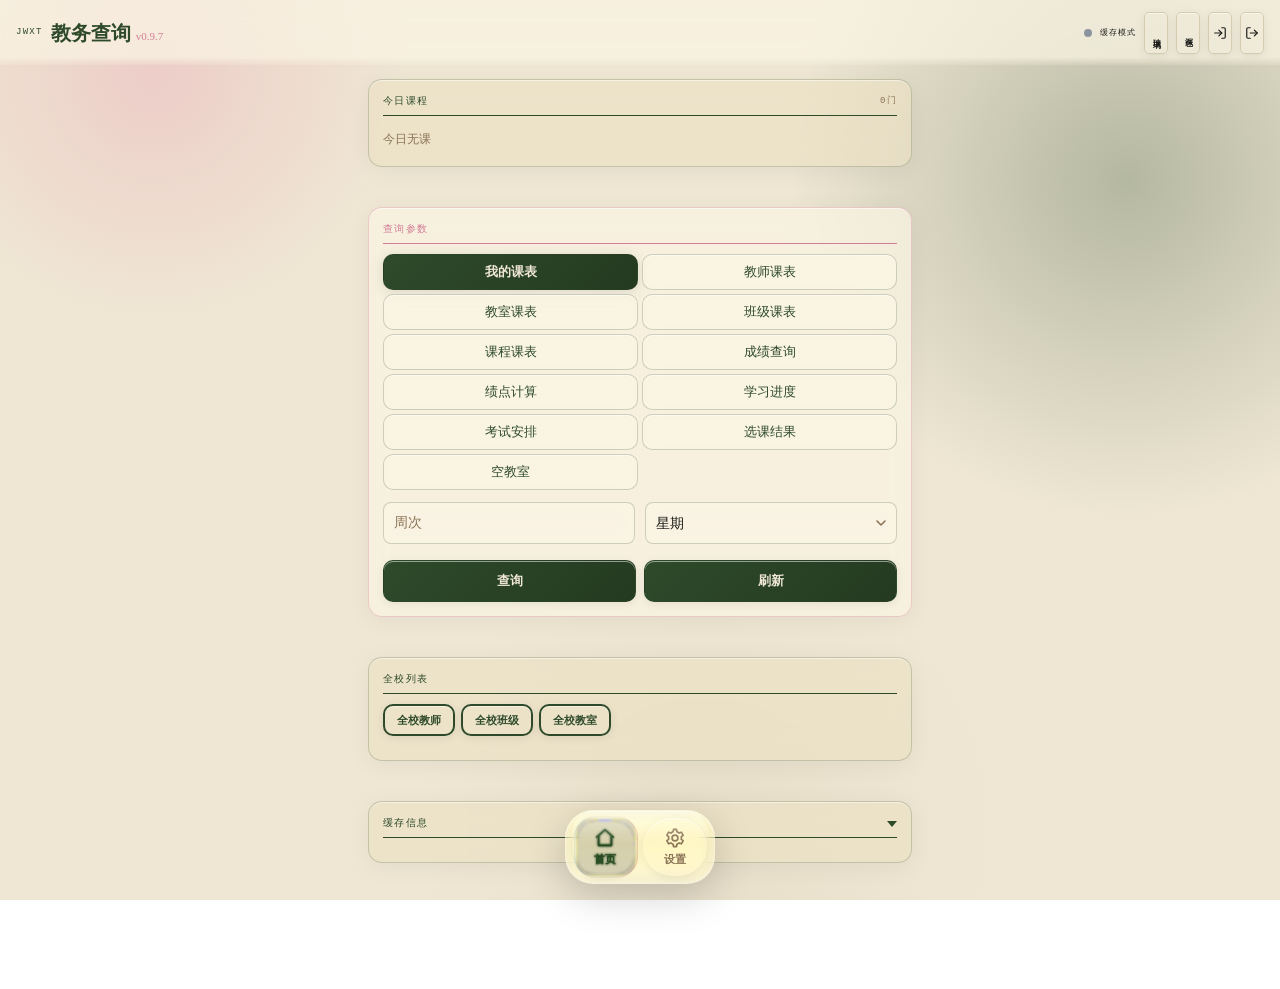
==== jwxt-webapp/index.html @ af698797 "Harden account caches and semester-aware schedule handling" ====
<!DOCTYPE html>
<html lang="zh-CN">
<head>
<meta charset="UTF-8" />
<meta name="viewport" content="width=device-width, initial-scale=1.0, maximum-scale=1.0, user-scalable=no" />
<title>教务查询</title>
<style>
:root {
  --cream: #efe7d4; --cream-2: #e6dcc4;
  --green: #2e4a2a; --green-lite: #3a5a36; --green-deep: #243a21;
  --pink: #e89cb1; --pink-deep: #d27e96;
  --ink: #1a1a17; --ink-light: #8b7355;
  --line: #d4cbb0; --row: #f5efdf;
  --serif: Georgia, 'Songti SC', 'SimSun', serif;
  --mono: 'Courier New', monospace;
  /* 液态玻璃 */
  --glass: rgba(250,244,228,0.72);
  --glass-2: rgba(236,225,196,0.66);
  --glass-border: rgba(46,74,42,0.22);
  --glass-hi: rgba(255,255,255,0.5);
  --blur: 14px;
  --grad-a: rgba(232,156,177,0.35);
  --grad-b: rgba(46,74,42,0.30);
  --grad-c: rgba(214,203,176,0.30);
  --sheet-bg: rgba(250,244,228,0.97);
}
html[data-theme="dark"] {
  --cream: #161b17; --cream-2: #1d231e;
  --green: #8fae6e; --green-lite: #7a9960; --green-deep: #8fae6e;
  --pink: #b0758a; --pink-deep: #c8869c;
  --ink: #e6e0cf; --ink-light: #c4baa2;
  --line: #2e352c; --row: #1b211b;
  --glass: rgba(26,32,27,0.82);
  --glass-2: rgba(24,29,25,0.8);
  --glass-border: rgba(143,174,110,0.35);
  --glass-hi: rgba(255,255,255,0.07);
  --grad-a: rgba(176,117,138,0.28);
  --grad-b: rgba(143,174,110,0.26);
  --grad-c: rgba(164,154,130,0.18);
  --sheet-bg: rgba(23,28,24,0.97);
}
/* 经典主题：关闭玻璃效果，恢复不透明白底 + 绿边框 */
html[data-style="classic"] {
  --glass: var(--cream);
  --glass-2: var(--cream-2);
  --glass-border: var(--green);
  --glass-hi: transparent;
  --blur: 0px;
  --grad-a: transparent; --grad-b: transparent; --grad-c: transparent;
  --sheet-bg: var(--cream);
}
html[data-style="classic"] html::before { background: var(--cream); animation: none; }
html[data-style="classic"] body { background: var(--cream); }
html[data-style="classic"] .topbar { -webkit-mask-image: none; box-shadow: none; }
html[data-style="classic"] .sheet { background: var(--cream); }
html[data-style="classic"] .card { border-width: 2px; border-radius: 8px; box-shadow: none; }
html[data-style="classic"] .type-btn { border-width: 2px; border-radius: 8px; box-shadow: none; }
html[data-style="classic"] input[type="text"], html[data-style="classic"] input[type="password"], html[data-style="classic"] select { border-width: 2px; border-radius: 6px; }
html[data-style="classic"] button { border-width: 2px; border-radius: 6px; box-shadow: none; }
html[data-style="classic"] button.outline { background: transparent; }
html[data-style="classic"] .sheet { box-shadow: none; }
/* 固定彩色光斑背景，供毛玻璃模糊透出 */
html::before {
  content: ''; position: fixed; inset: 0; z-index: -1; pointer-events: none;
  background:
    radial-gradient(420px 420px at 12% 8%, var(--grad-a), transparent 60%),
    radial-gradient(520px 520px at 88% 20%, var(--grad-b), transparent 65%),
    radial-gradient(480px 480px at 55% 92%, var(--grad-c), transparent 60%),
    var(--cream);
  animation: glassDrift 18s ease-in-out infinite alternate;
}
@keyframes glassDrift {
  0% { background-position: 0% 0%, 100% 0%, 50% 100%, 0 0; }
  100% { background-position: 20% 10%, 70% 25%, 35% 80%, 0 0; }
}
html[data-theme="dark"] body { background: transparent; }
html[data-theme="dark"] html::before {
  background:
    radial-gradient(420px 420px at 12% 8%, var(--grad-a), transparent 60%),
    radial-gradient(520px 520px at 88% 20%, var(--grad-b), transparent 65%),
    radial-gradient(480px 480px at 55% 92%, var(--grad-c), transparent 60%),
    #11140f;
}
* { box-sizing: border-box; margin: 0; padding: 0; -webkit-tap-highlight-color: transparent; }
html, body { width: 100%; min-height: 100%; }
body { background: transparent; color: var(--ink); font-family: var(--serif); font-size: 15px; line-height: 1.5; }
.mono { font-family: var(--mono); font-size: 10px; letter-spacing: 0.14em; text-transform: uppercase; }

.topbar { display: flex; align-items: center; justify-content: space-between; padding: calc(12px + var(--sb, 0px)) 16px 12px; position: sticky; top: 0; z-index: 100;
  background: var(--glass); -webkit-backdrop-filter: blur(var(--blur)); backdrop-filter: blur(var(--blur));
  border-bottom: 1px solid var(--glass-border);
  box-shadow: 0 1px 20px rgba(0,0,0,0.06);
  -webkit-mask-image: linear-gradient(#000 85%, transparent);
}
.topbar-left { display: flex; align-items: center; gap: 8px; }
.topbar-title { font-size: 20px; color: var(--green); font-weight: 600; }
.back-btn { background: none; border: none; color: var(--green); font-size: 20px; padding: 0 8px; cursor: pointer; display: none; line-height: 1; }
.back-btn.show { display: block; }
.status-dot { width: 8px; height: 8px; border-radius: 50%; background: #8b949e; display: inline-block; }
.status-dot.ok { background: var(--green); }
.status-dot.cached { background: #b5544f; }

/* 周次/星期框对称统一：grid 两列严格等分，绝对等宽居中 */
#weekRow { display: grid; grid-template-columns: 1fr 1fr; gap: 10px; align-items: center; }
#weekRow input, #weekRow select {
  height: 40px; box-sizing: border-box; padding: 0 10px; width: 100%;
  border: 1px solid var(--glass-border); border-radius: 8px;
  background: var(--sheet-bg); color: var(--ink); font-size: 14px;
  margin-bottom: 0;
}
#weekRow select { appearance: none; -webkit-appearance: none; -moz-appearance: none; padding-right: 26px;
  background-image: url("data:image/svg+xml;charset=utf-8,%3Csvg xmlns='http://www.w3.org/2000/svg' width='10' height='6'%3E%3Cpath d='M1 1l4 4 4-4' stroke='%238b7355' stroke-width='1.6' fill='none' stroke-linecap='round' stroke-linejoin='round'/%3E%3C/svg%3E");
  background-repeat: no-repeat; background-position: right 10px center;
}
#weekRow input::placeholder { color: var(--ink-light); }

main { max-width: 600px; margin: 0 auto; padding: 12px 28px; }

.card { border: 1px solid var(--glass-border); border-radius: 14px; padding: 14px; margin-bottom: 14px;
  background: var(--glass); -webkit-backdrop-filter: blur(var(--blur)); backdrop-filter: blur(var(--blur));
  box-shadow: 0 4px 24px rgba(0,0,0,0.05), inset 0 1px 0 var(--glass-hi);
  transition: transform .15s ease, box-shadow .2s ease; }
.card-green { background: var(--glass-2); }
.card-pink { border-color: rgba(210,126,150,0.35); }
.card-header { display: flex; align-items: center; justify-content: space-between; border-bottom: 1px solid var(--green); padding-bottom: 6px; margin-bottom: 10px; }
.card-header .mono { color: var(--green); font-size: 10px; }
.card-pink .card-header { border-color: var(--pink-deep); }
.card-pink .card-header .mono { color: var(--pink-deep); }

.login-collapse { cursor: pointer; user-select: none; }
.login-collapse::after { content: '▼'; float: right; font-size: 9px; transition: transform 0.2s; }
.login-collapse.collapsed::after { transform: rotate(-90deg); }
.login-body { display: block; }
.login-body.hidden { display: none; }

input, select, button { font-family: var(--serif); font-size: 14px; }
input[type="text"], input[type="password"], select {
  width: 100%; min-height: 42px; padding: 0 12px; margin-bottom: 8px;
  background: var(--glass-2); -webkit-backdrop-filter: blur(8px); backdrop-filter: blur(8px);
  border: 1px solid var(--glass-border); border-radius: 10px;
  color: var(--ink); outline: none; -webkit-appearance: none; appearance: none;
}
select { background-image: url("data:image/svg+xml,%3Csvg xmlns='http://www.w3.org/2000/svg' width='12' height='12'%3E%3Cpath fill='%232e4a2a' d='M6 9L1 4h10z'/%3E%3C/svg%3E"); background-repeat: no-repeat; background-position: right 10px center; padding-right: 30px; }

button {
  min-height: 42px; padding: 0 16px; border: 1px solid var(--glass-border); border-radius: 10px;
  background: linear-gradient(135deg, var(--green), var(--green-deep)); color: var(--cream); font-weight: 600; cursor: pointer; font-size: 13px;
  box-shadow: 0 2px 10px rgba(0,0,0,0.08), inset 0 1px 0 var(--glass-hi);
  transition: transform .1s ease, opacity .2s, box-shadow .2s; }
button:active { transform: scale(0.96); }
button:disabled { opacity: 0.5; }
button.outline { background: var(--glass); -webkit-backdrop-filter: blur(8px); backdrop-filter: blur(8px); color: var(--green); }
button.small { min-height: 34px; padding: 0 10px; font-size: 11px; }
.btn-group { display: flex; flex-wrap: wrap; gap: 6px; margin-bottom: 10px; }
.btn-chip { min-height: 32px; padding: 0 12px; background: transparent; color: var(--green); border: 2px solid var(--green); font-size: 11px; }

/* 课表卡片 - 林间刊页风格 */
.schedule-day { margin-bottom: 14px; }
.schedule-day-header { display: flex; justify-content: space-between; align-items: baseline; border-bottom: 2px solid var(--green); padding-bottom: 4px; margin-bottom: 8px; }
.schedule-day-title { font-size: 17px; font-weight: 600; color: var(--green); }

/* 课表表格（易校园风格） */
.sched-table { width: 100%; border-collapse: separate; border-spacing: 4px; font-size: 11px; min-width: 620px; }
.sched-table thead th { padding: 6px 2px; background: transparent; color: var(--ink); font-weight: 600; border-radius: 8px; text-align: center; white-space: nowrap; vertical-align: bottom; }
.sched-table thead th .wd { font-size: 11px; color: var(--ink-light); display: block; }
.sched-table thead th .dt { font-size: 14px; display: block; margin-top: 2px; }
.sched-table thead th.today .dt { display: inline-block; width: 26px; height: 26px; line-height: 26px; border-radius: 50%; background: var(--green); color: var(--cream); }
.sched-table thead th.today .wd { color: var(--green); }
.sched-table td { border: none; border-radius: 10px; padding: 3px; vertical-align: top; text-align: center; background: transparent; }
.sched-table td.today-col { background: color-mix(in srgb, var(--green) 7%, transparent); }
.sched-table td.seg { color: var(--ink-light); background: transparent; font-size: 11px; font-weight: 600; vertical-align: middle; }
.sched-table td .e { color: var(--ink-light); opacity: 0.25; }
.sched-course { border-radius: 8px; padding: 6px 6px; margin-bottom: 3px; line-height: 1.3; cursor: pointer; position: relative; overflow: hidden; }
.sched-course::before { content: ""; position: absolute; left: 0; top: 0; bottom: 0; width: 3px; background: rgba(255,255,255,0.35); }
.sched-course .cn { font-weight: 700; font-size: 11px; display: block; word-break: break-all; }
.sched-course .cr { font-size: 9px; opacity: 0.9; display: block; word-break: break-all; margin-top: 2px; }
.sched-course { background: linear-gradient(135deg, var(--green), var(--green-deep)); color: var(--cream); }
.sched-course.pink { background: linear-gradient(135deg, var(--pink), var(--pink-deep)); color: var(--green-deep); }
html[data-theme="dark"] .sched-course.pink { color: var(--cream); }
.sched-course:active { transform: scale(0.97); }
/* 经典主题 */
html[data-style="classic"] .sched-table { border-collapse: collapse; border-spacing: 0; min-width: 0; font-size: 11px; }
html[data-style="classic"] .sched-table thead th { background: var(--green); color: var(--cream); border-radius: 0; border: 1px solid var(--green); }
html[data-style="classic"] .sched-table thead th.today .dt { background: transparent; color: var(--cream); }
html[data-style="classic"] .sched-table td { border: 1px solid var(--line); border-radius: 0; background: transparent; }
html[data-style="classic"] .sched-course::before { display: none; }

/* === 易校园风格课表 CSS Grid（圆角课程格 + 分层表头） === */
.xkb-wrap { background:#fff; border-radius:16px; overflow:hidden; box-shadow:0 2px 14px rgba(0,0,0,.06); }
.xkb-head { display:flex; align-items:stretch; border-bottom:1px solid #E8EAEE; }
.xkb-head .xkb-month { width:48px; display:flex; align-items:center; justify-content:center; font-size:15px; font-weight:800; color:#333; background:#F5F6F8; border-right:1px solid #E8EAEE; padding:8px 2px; flex-shrink:0; }
.xkb-head .xkb-days { flex:1; display:flex; }
.xkb-head .xkb-day { flex:1; text-align:center; padding:7px 2px; }
.xkb-head .xkb-day .wd { font-size:13px; font-weight:700; color:#3D4149; }
.xkb-head .xkb-day .dt { font-size:11px; color:#8A8F98; margin-top:1px; }
.xkb-head .xkb-day.today { background:linear-gradient(180deg,var(--green),var(--green-deep)); }
.xkb-head .xkb-day.today .wd { color:#fff; }
.xkb-head .xkb-day.today .dt { color:rgba(255,255,255,.85); }
.xkb-body { display:flex; }
.xkb-lecol { width:48px; background:#FAFBFC; border-right:1px solid #E8EAEE; flex-shrink:0; }
.xkb-lecol .lr { height:78px; display:flex; flex-direction:column; align-items:center; justify-content:center; border-bottom:1px solid #EEF0F3; }
.xkb-lecol .lr .no { font-size:13px; font-weight:800; color:#4A4F57; }
.xkb-lecol .lr .tm { font-size:8.5px; color:#9AA0A8; white-space:nowrap; margin-top:1px; }
.xkb-grid-wrap { flex:1; position:relative; overflow:hidden; }
.xkb-grid { position:relative; height:936px; }
.xkb-dline { position:absolute; left:0; right:0; height:1px; background:#F0F2F5; }
.xkb-course { position:absolute; border-radius:10px; padding:6px 8px; overflow:hidden; cursor:pointer; display:flex; flex-direction:column; }
.xkb-course .cn { font-size:12px; font-weight:800; line-height:1.25; }
.xkb-course .cr { font-size:9px; margin-top:3px; opacity:.85; }

/* === 查询结果全屏模式 === */
body.in-result main { max-width:100%; padding:0; }
body.in-result #resultContent { padding:0; }
body.in-result #resultSection > .card { background:transparent; border:none; box-shadow:none; }
body.in-result #resultSection .card-header,
body.in-result #resultSection .cache-notice { display:none; }

/* 结果页顶栏：更高、三栏布局 */
body.in-result #mainTopbar { padding: calc(8px + var(--sb, 0px)) 10px 8px; min-height: 88px; align-items: flex-start; }
body.in-result .tb-home-only { display:none !important; }
body.in-result #loginBtn, body.in-result #logoutBtn, body.in-result #statusDot, body.in-result #statusText { display:none !important; }
body.in-result .tb-result-wrap { display:flex !important; align-items:flex-start; justify-content:space-between; gap:8px; }
.tb-result-wrap { display:none; width:100%; position:relative; min-height:56px; }
.tb-col { display:flex; align-items:flex-start; gap:8px; }
.tb-col-center { flex:1; justify-content:center; text-align:center; }
.tb-col-right { align-items:center; gap:6px; }
.tb-week-block { display:flex; flex-direction:column; gap:1px; }
.tb-exit-btn { font-size:8px; padding:4px 2px; border:1px solid var(--green); background:transparent; color:var(--green); border-radius:2px; cursor:pointer; line-height:1.2; min-width:0; writing-mode:vertical-rl; text-orientation:upright; letter-spacing:1px; }
.tb-r-week { display:flex; align-items:center; gap:3px; cursor:pointer; font-size:15px; font-weight:800; color:var(--ink); line-height:1.2; }
.tb-r-arrow { font-size:9px; color:var(--ink-light); }
.tb-r-sem { font-size:10px; color:var(--ink-light); line-height:1.2; }
.tb-r-title { font-size:16px; font-weight:800; color:var(--ink); line-height:1.3; }
.tb-r-range { font-size:10px; color:var(--ink-light); margin-top:1px; }
.tb-icon-btn { width:26px; height:24px; border-radius:5px; border:1px solid var(--line); background:transparent; color:var(--ink); display:flex; align-items:center; justify-content:center; cursor:pointer; padding:0; }
.back-btn { display:block; padding:0; width:26px; height:24px; font-size:14px; line-height:24px; text-align:center; border-radius:5px; border:1px solid var(--line); background:transparent; color:var(--ink); cursor:pointer; }

/* === 查询参数面板 + 浏览列表：结果页变成可拖动浮窗 === */
body.in-result #querySection, body.in-result #browseNav {
  position: fixed; z-index: 160; right: -6px; width: 28px; height: 70px; overflow: hidden;
  border-radius: 8px;
  box-shadow: -1px 1px 8px rgba(0,0,0,.1);
  transition: width .25s ease, right .2s ease, left .2s ease;
  touch-action: none;
}
body.in-result #querySection > .card, body.in-result #browseNav > .card { display: none; }
body.in-result #querySection > .fd-tab, body.in-result #browseNav > .fd-tab {
  display: flex; align-items: center; justify-content: center;
  width: 100%; height: 100%;
  writing-mode: vertical-rl; padding: 8px 5px 8px 3px; box-sizing: border-box;
  font-size: 10px; font-weight: 700; letter-spacing: 1px;
  cursor: pointer; user-select: none;
}
body.in-result #querySection > .fd-tab { background: var(--pink-deep); color: #fff; }
body.in-result #browseNav > .fd-tab { background: var(--green-deep); color: #fff; }
body.in-result #querySection.dock-left, body.in-result #browseNav.dock-left {
  right: auto; left: -6px;
  border-radius: 8px;
  box-shadow: 1px 1px 8px rgba(0,0,0,.1);
}
body.in-result #querySection.open, body.in-result #browseNav.open { width: 240px; }
body.in-result #querySection.open > .fd-tab, body.in-result #browseNav.open > .fd-tab { display: none; }
body.in-result #querySection.open > .card, body.in-result #browseNav.open > .card { display: block; padding: 8px; margin-bottom: 0; }

/* === 今日课程 / 缓存信息：首页=正常卡片，结果页=可左右停靠浮窗 === */
#todaySection .fd-tab, #cacheInfoSection .fd-tab,
#querySection .fd-tab, #browseNav .fd-tab { display:none; }
/* 首页四个面板间距拉开 */
#todaySection, #querySection, #browseNav, #cacheInfoSection { margin-bottom: 40px; }

body.in-result #todaySection,
body.in-result #cacheInfoSection {
  position: fixed; right: -6px; left: auto; z-index: 160;
  width: 28px; height: 70px; overflow: hidden;
  border-radius: 8px;
  box-shadow: -1px 1px 8px rgba(0,0,0,.1);
  transition: width .25s ease, left .2s ease, right .2s ease;
  touch-action: none;
}
body.in-result #todaySection.dock-left,
body.in-result #cacheInfoSection.dock-left {
  right: auto; left: -6px;
  border-radius: 8px;
  box-shadow: 1px 1px 8px rgba(0,0,0,.1);
}
body.in-result #todaySection { top: 100px; }
body.in-result #browseNav { top: 180px; }
body.in-result #querySection { top: 260px; }
body.in-result #cacheInfoSection { top: 340px; }
body.in-result #todaySection > .card,
body.in-result #cacheInfoSection > .card { display: none; }
body.in-result #todaySection > .fd-tab,
body.in-result #cacheInfoSection > .fd-tab {
  display: flex; align-items: center; justify-content: center;
  width: 100%; height: 100%;
  writing-mode: vertical-rl; padding: 8px 5px 8px 3px; box-sizing: border-box;
  font-size: 10px; font-weight: 700; letter-spacing: 1px;
  cursor: pointer; user-select: none;
}
body.in-result #todaySection > .fd-tab { background: var(--green); color: var(--cream); }
body.in-result #cacheInfoSection > .fd-tab { background: var(--pink); color: var(--green-deep); }

body.in-result #todaySection.open,
body.in-result #cacheInfoSection.open,
body.in-result #querySection.open,
body.in-result #browseNav.open { width: 240px; height: auto; max-height: 80vh; overflow-y: auto; }
body.in-result #todaySection.open > .card,
body.in-result #cacheInfoSection.open > .card { display: block; padding: 8px; margin-bottom: 0; }
body.in-result #todaySection.open > .fd-tab,
body.in-result #cacheInfoSection.open > .fd-tab { display: none; }

.course-card { border-radius: 12px; border: 1px solid var(--glass-border); padding: 12px; margin-bottom: 8px;
  -webkit-backdrop-filter: blur(8px); backdrop-filter: blur(8px);
  box-shadow: 0 2px 14px rgba(0,0,0,0.04), inset 0 1px 0 var(--glass-hi);
  transition: transform .15s ease, box-shadow .2s ease; }
.course-card.green { background: rgba(46,74,42,0.80); border-color: rgba(46,74,42,0.5); color: var(--cream); }
.course-card.pink { background: rgba(232,156,177,0.75); border-color: rgba(210,126,150,0.4); color: var(--green-deep); }
html[data-theme="dark"] .course-card.green { background: rgba(143,174,110,0.82); border-color: rgba(143,174,110,0.5); color: var(--green-deep); }
html[data-theme="dark"] .course-card.pink { background: rgba(176,117,138,0.8); border-color: rgba(200,134,156,0.4); color: var(--cream); }
.course-card:active { transform: scale(0.98); }

/* 展开浮窗的四角拖拽标记 */
body.in-result #todaySection.open,
body.in-result #cacheInfoSection.open,
body.in-result #querySection.open,
body.in-result #browseNav.open { position: fixed; }
body.in-result #todaySection.open::before,
body.in-result #cacheInfoSection.open::before,
body.in-result #querySection.open::before,
body.in-result #browseNav.open::before {
  content: ''; position: absolute;
  top: 0; left: 0; width: 0; height: 0;
  border-style: solid; border-width: 10px 10px 0 0;
  border-color: var(--accent, #3a5f3a) transparent transparent transparent;
  z-index: 10;
}
body.in-result #todaySection.open::after,
body.in-result #cacheInfoSection.open::after,
body.in-result #querySection.open::after,
body.in-result #browseNav.open::after {
  content: ''; position: absolute;
  bottom: 0; right: 0; width: 0; height: 0;
  border-style: solid; border-width: 0 0 10px 10px;
  border-color: transparent transparent var(--accent, #3a5f3a) transparent;
  z-index: 10;
}
.course-card .name { font-size: 15px; font-weight: 600; line-height: 1.3; margin-bottom: 6px; }
.course-card .period { font-size: 10px; letter-spacing: 0.12em; font-family: var(--mono); margin-bottom: 6px; }
.course-card.green .period { color: var(--pink); }
.course-card.pink .period { color: var(--green-deep); }
.course-card .info { font-size: 12px; line-height: 1.7; }
/* 课表列表行 */
.course-row { display: flex; gap: 12px; align-items: stretch; border-radius: 12px; border: 1px solid var(--glass-border); padding: 10px 12px; margin-bottom: 8px;
  -webkit-backdrop-filter: blur(8px); backdrop-filter: blur(8px);
  box-shadow: 0 2px 12px rgba(0,0,0,0.04), inset 0 1px 0 var(--glass-hi);
  transition: transform .15s ease, box-shadow .2s ease; }
.course-row:active { transform: scale(0.98); }
.course-row.green { background: linear-gradient(135deg, rgba(46,74,42,0.9), rgba(36,58,33,0.9)); }
.course-row.pink { background: linear-gradient(135deg, rgba(232,156,177,0.85), rgba(210,126,150,0.85)); }
html[data-theme="dark"] .course-row.green { background: linear-gradient(135deg, rgba(143,174,110,0.9), rgba(122,153,96,0.9)); }
html[data-theme="dark"] .course-row.pink { background: linear-gradient(135deg, rgba(176,117,138,0.85), rgba(200,134,156,0.85)); }
.course-row.green { color: var(--cream); }
.course-row.pink { color: var(--green-deep); }
html[data-theme="dark"] .course-row.green { color: var(--green-deep); }
html[data-theme="dark"] .course-row.pink { color: var(--cream); }
.course-row .time-col { flex-shrink: 0; width: 70px; display: flex; flex-direction: column; justify-content: center; border-right: 1px solid var(--glass-border); padding-right: 10px; }
.course-row .time-col .period { font-family: var(--mono); font-size: 10px; letter-spacing: 0.1em; font-weight: 600; }
.course-row .time-col .room-line { font-size: 10px; margin-top: 4px; opacity: 0.85; word-break: break-all; }
.course-row .body { flex: 1; min-width: 0; }
.course-row .body .name { font-size: 15px; font-weight: 600; line-height: 1.3; }
.course-row .body .meta { font-size: 11px; line-height: 1.6; margin-top: 3px; opacity: 0.9; word-break: break-all; }
.course-row.green .time-col .period { color: var(--pink); }
.course-row.pink .time-col .period { color: var(--green-deep); }
html[data-theme="dark"] .course-row.green .time-col .period { color: var(--pink); }
html[data-theme="dark"] .course-row.pink .time-col .period { color: var(--cream); }
.empty-day { padding: 6px 0; color: var(--ink-light); font-style: italic; font-size: 12px; }

/* 表格 */
.table-wrap { overflow-x: auto; -webkit-overflow-scrolling: touch; }
table { width: 100%; border-collapse: collapse; font-size: 12px; }
th { text-align: left; padding: 8px 6px; background: var(--cream-2); border-bottom: 2px solid var(--green); font-family: var(--mono); font-size: 9px; letter-spacing: 0.1em; color: var(--green); white-space: nowrap; }
td { padding: 8px 6px; border-bottom: 1px solid var(--line); }
tr:nth-child(even) td { background: var(--row); }
.failed { color: var(--pink-deep); font-weight: 600; }

/* GPA */
.gpa-hero { background: linear-gradient(135deg, var(--green-lite), var(--green-deep)); border-radius: 14px; padding: 20px; text-align: center; margin-bottom: 14px;
  box-shadow: 0 4px 24px rgba(0,0,0,0.12), inset 0 1px 0 var(--glass-hi); }
.gpa-hero .label { color: var(--pink); font-size: 9px; letter-spacing: 0.16em; font-family: var(--mono); }
.gpa-hero .value { font-size: 48px; font-weight: 700; color: var(--cream); line-height: 1; margin: 6px 0; }
.gpa-hero .sub { color: var(--cream); font-size: 12px; }
.stats-row { display: flex; gap: 6px; margin-bottom: 14px; }
.stat-box { flex: 1; border-radius: 6px; border: 2px solid; padding: 10px; text-align: center; }
.stat-box .label { font-size: 8px; letter-spacing: 0.1em; font-family: var(--mono); }
.stat-box .value { font-size: 20px; font-weight: 700; margin-top: 2px; }
.stat-box.pink { background: var(--pink); border-color: var(--pink-deep); color: var(--green-deep); }
.stat-box.green { background: var(--green-lite); border-color: var(--green); color: var(--cream); }
.stat-box.cream { background: var(--cream-2); border-color: var(--green); color: var(--green); }

/* 教师列表 */
.letter-nav { display: flex; flex-wrap: nowrap; gap: 4px; margin-bottom: 10px; padding: 6px; background: var(--glass); -webkit-backdrop-filter: blur(10px); backdrop-filter: blur(10px); border-radius: 12px; position: sticky; top: 88px; z-index: 100; overflow-x: auto; -webkit-overflow-scrolling: touch; scrollbar-width: none; }
.letter-nav::-webkit-scrollbar { display: none; }
.letter-nav span { display: inline-flex; align-items: center; justify-content: center; flex-shrink: 0; width: 28px; height: 28px; font-size: 11px; font-family: monospace; font-weight: 600; border-radius: 8px; cursor: pointer; transition: transform .1s, background .15s; }
.letter-nav span:active { transform: scale(0.9); }
.letter-nav span.active { background: linear-gradient(135deg, var(--green), var(--green-deep)); color: var(--cream); border: none; box-shadow: 0 2px 8px rgba(0,0,0,0.12); }
.letter-nav span.inactive { background: var(--glass-2); color: var(--ink-light); border: 1px solid var(--line); opacity: 0.5; cursor: default; }
.teacher-group { margin-bottom: 14px; }
.teacher-group-title { font-size: 13px; font-weight: 700; color: var(--pink-deep); border-bottom: 2px solid var(--green); padding: 4px 0; margin-bottom: 6px; background: transparent; }
.teacher-grid { display: grid; grid-template-columns: repeat(2, 1fr); gap: 6px; }
.teacher-item { background: linear-gradient(135deg, var(--green), var(--green-deep)); color: var(--cream); border-radius: 10px; padding: 8px; text-align: center; cursor: pointer; font-size: 13px; box-shadow: 0 2px 8px rgba(0,0,0,0.08); transition: transform .1s; }
.teacher-item:active { transform: scale(0.95); }

/* 班级列表 */
.class-chips { display: flex; flex-wrap: wrap; gap: 5px; }
.class-chip { background: linear-gradient(135deg, var(--green), var(--green-deep)); color: var(--cream); border-radius: 10px; padding: 6px 10px; cursor: pointer; font-size: 12px; box-shadow: 0 2px 6px rgba(0,0,0,0.08); transition: transform .1s; }
.class-chip:active { transform: scale(0.95); }
.grade-group { margin-bottom: 14px; }
/* 今日课程横向滚动 */
.today-course-scroll { display: flex; overflow-x: auto; gap: 8px; padding: 2px 0 6px; -webkit-overflow-scrolling: touch; }
.today-course-chip { flex: 0 0 auto; min-width: 150px; max-width: 220px; background: linear-gradient(135deg, var(--green), var(--green-deep)); color: var(--cream); border-radius: 10px; padding: 8px 10px; box-shadow: 0 2px 6px rgba(0,0,0,0.10); }
.today-course-chip.pink { background: linear-gradient(135deg, var(--pink), var(--pink-deep)); color: var(--green-deep); }
html[data-theme="dark"] .today-course-chip.pink { color: var(--cream); }
.today-course-chip .tc-name { font-size: 12px; font-weight: 600; white-space: nowrap; overflow: hidden; text-overflow: ellipsis; }
.today-course-chip .tc-meta { font-size: 10px; opacity: 0.9; margin-top: 3px; }
.today-course-empty { color: var(--ink-light); font-size: 12px; padding: 4px 0; }
/* 折叠三角形 */
.caret { display: inline-block; width: 0; height: 0; border-left: 5px solid transparent; border-right: 5px solid transparent; border-top: 6px solid currentColor; transition: transform .6s; }
.open .caret, .caret.open { transform: rotate(180deg); }
.grade-title { font-size: 13px; font-weight: 700; color: var(--green); border-bottom: 1px solid var(--green); padding-bottom: 3px; margin-bottom: 6px; display: flex; align-items: center; justify-content: space-between; cursor: pointer; user-select: none; }

/* 教室列表 */
.building-item { border: 1px solid var(--glass-border); border-radius: 12px; margin-bottom: 6px; overflow: hidden; background: var(--glass); }
.building-head { width: 100%; display: flex; justify-content: space-between; align-items: center; padding: 8px 12px; background: linear-gradient(135deg, var(--green), var(--green-deep)); color: var(--cream); border: none; cursor: pointer; min-height: auto; font-size: 12px; }
.building-body { display: none; padding: 6px; background: transparent; }
.building-body.open { display: block; }
.room-grid { display: grid; grid-template-columns: repeat(3, 1fr); gap: 5px; }
.room-item { background: linear-gradient(135deg, var(--green-lite), var(--green)); color: var(--cream); border-radius: 8px; padding: 6px 4px; text-align: center; font-size: 11px; cursor: pointer; box-shadow: 0 2px 5px rgba(0,0,0,0.08); transition: transform .1s; }
.room-item:active { transform: scale(0.93); }

/* 学籍卡片 - 单列卡片式 */
.profile-list { display: flex; flex-direction: column; gap: 6px; }
.profile-item {
  background: var(--cream-2); border-left: 3px solid var(--green);
  padding: 8px 12px; border-radius: 0 6px 6px 0;
}
.profile-item .k { font-size: 10px; color: var(--ink-light); font-family: var(--mono); letter-spacing: 0.1em; }
.profile-item .v { font-size: 14px; font-weight: 500; margin-top: 2px; word-break: break-all; }

/* 查询类型卡片按钮组 */
.type-grid { display: grid; grid-template-columns: repeat(2, 1fr); gap: 4px; margin-bottom: 6px; }
.type-btn {
  min-height: 36px; padding: 6px 8px; border: 1px solid var(--glass-border); border-radius: 10px;
  background: var(--glass); -webkit-backdrop-filter: blur(8px); backdrop-filter: blur(8px);
  color: var(--green); font-size: 13px; text-align: center;
  display: flex; align-items: center; justify-content: center; cursor: pointer;
  box-shadow: inset 0 1px 0 var(--glass-hi);
  transition: transform .12s ease, background .2s ease, box-shadow .2s ease; }
.type-btn:active { transform: scale(0.96); }
.type-btn.active { background: linear-gradient(135deg, var(--green), var(--green-deep)); color: var(--cream); font-weight: 600; box-shadow: 0 2px 14px rgba(0,0,0,0.12); }

/* 进度条 */
.progress-bar-wrap { background: var(--cream-2); border-radius: 4px; height: 20px; overflow: hidden; margin: 4px 0; }
.progress-bar { background: var(--green); height: 100%; display: flex; align-items: center; justify-content: flex-end; padding-right: 6px; font-size: 10px; color: var(--cream); font-family: var(--mono); min-width: 30px; }

.error-box { background: var(--cream); border: 2px solid var(--pink-deep); border-radius: 6px; padding: 10px; color: var(--pink-deep); margin: 10px 0; font-size: 13px; }
.cache-notice { background: var(--cream-2); border: 1px solid var(--pink); border-radius: 6px; padding: 6px 10px; margin-bottom: 10px; font-size: 11px; color: var(--green-deep); }
.loading { text-align: center; padding: 20px; color: var(--green); }
.spinner { display: inline-block; width: 18px; height: 18px; border: 2px solid var(--green); border-top-color: transparent; border-radius: 50%; animation: spin 0.8s linear infinite; }
@keyframes spin { to { transform: rotate(360deg); } }
.empty-text { text-align: center; padding: 20px; color: var(--ink-light); font-style: italic; font-size: 13px; }
.search-box { margin-bottom: 10px; }
.search-box input { margin-bottom: 0; }
.hidden { display: none !important; }
@keyframes sheetUp { from { transform: translateY(34px); opacity: .4; } to { transform: none; opacity: 1; } }
@keyframes fadeIn { from { opacity: 0; } to { opacity: 1; } }
.sheet { background: var(--sheet-bg); -webkit-backdrop-filter: blur(18px); backdrop-filter: blur(18px); box-shadow: 0 -6px 30px rgba(0,0,0,0.12), inset 0 1px 0 var(--glass-hi); animation: sheetUp .22s ease-out; }
.overlay { animation: fadeIn .18s ease-out; }

/* ==== 底部液态玻璃导航栏 ==== */
.bottomnav {
  position: fixed; left: 50%; transform: translateX(-50%); bottom: 16px;
  display: flex; align-items: center; gap: 6px; padding: 7px;
  border-radius: 28px; z-index: 160;
  /* 液态玻璃材质：透明 + 强饱和度增强 + 亮度增强 + 微模糊（折射≠模糊） */
  background: rgba(255,255,255,0.10);
  -webkit-backdrop-filter: blur(10px) saturate(190%) brightness(1.12);
  backdrop-filter: blur(10px) saturate(190%) brightness(1.12);
  border: 1px solid rgba(255,255,255,0.22);
  box-shadow: 0 12px 40px rgba(0,0,0,0.18), inset 0 1px 0 rgba(255,255,255,0.55), inset 0 -1px 2px rgba(255,255,255,0.25);
  isolation: isolate;
  transition: background .3s ease;
}
/* 折射高光 rim：玻璃顶部光反射（specular highlight） */
.bottomnav::before {
  content: ''; position: absolute; top: 0; left: 6px; right: 6px; height: 62%;
  border-radius: 22px 22px 12px 12px;
  background: linear-gradient(180deg, rgba(255,255,255,0.4), rgba(255,255,255,0) 75%);
  pointer-events: none; z-index: 3;
}
.bottomnav .nav-item {
  display: flex; flex-direction: column; align-items: center; justify-content: center; gap: 3px;
  padding: 9px 20px; border: none; background: transparent;
  color: var(--ink-light); font-family: var(--serif); font-size: 11px; cursor: pointer;
  border-radius: 999px; transition: background .25s ease, color .25s ease, transform .2s ease;
  min-width: 64px;
}
.bottomnav .nav-item svg { width: 22px; height: 22px; stroke: currentColor; fill: none; stroke-width: 1.8; stroke-linecap: round; stroke-linejoin: round; }
.bottomnav .nav-item.active { color: var(--green); }
.bottomnav .nav-item.active svg { filter: none; }
html[data-theme="dark"] .bottomnav .nav-item.active { color: #eaf5c8; }
html[data-theme="dark"] .bottomnav .nav-item.active svg { filter: none; }
html[data-style="classic"] .bottomnav { background: var(--cream); -webkit-backdrop-filter: none; backdrop-filter: none; box-shadow: 0 2px 10px rgba(0,0,0,0.08); }
html[data-style="classic"] .bottomnav::before { display: none; }
html[data-style="classic"] .bottomnav .nav-item.active { color: var(--green); transform: translateY(-2px) scale(1.28); z-index: 3; background: none; }
/* 底部导航：液态玻璃——真实折射（bevel位移图）盖住图标，中心清晰、边缘弯曲+色差 */
.bottomnav .glass-slide {
  position: absolute; top: 5px; bottom: 5px; left: 7px; width: 68px;
  background: transparent;
  border-radius: 22px;
  z-index: 2; pointer-events: none;
  -webkit-backdrop-filter: blur(1px) saturate(180%) brightness(1.06);
  backdrop-filter: blur(1px) saturate(180%) brightness(1.06);
  transition: left .3s cubic-bezier(.34,1.56,.64,1);
}
@supports (backdrop-filter: url(#lgGlass)) {
  .bottomnav .glass-slide {
    -webkit-backdrop-filter: url(#lgGlass) blur(1px) saturate(180%) brightness(1.06);
    backdrop-filter: url(#lgGlass) blur(1px) saturate(180%) brightness(1.06);
  }
}
/* 色差棱边：极细红蓝，只出现在玻璃覆盖边缘，随玻璃移动 */
.bottomnav .glass-slide::after {
  content: ''; position: absolute; inset: 0; border-radius: 22px;
  box-shadow: inset 1px 0 2px -1px rgba(90,170,255,0.6), inset -1px 0 2px -1px rgba(255,70,80,0.55);
  pointer-events: none;
}
.bottomnav .nav-item { position: relative; z-index: 1; }
.bottomnav .nav-item.refract { color: var(--green); }
.bottomnav .nav-item.refract svg { filter: none; }
html[data-theme="dark"] .bottomnav .nav-item.refract { color: #eaf5c8; }
html[data-theme="dark"] .bottomnav .nav-item.refract svg { filter: none; }
html[data-style="classic"] .bottomnav .glass-slide { background: rgba(232,220,196,0.95); box-shadow: 0 2px 14px rgba(0,0,0,0.12), inset 0 0 3px rgba(255,255,255,0.6); border-color: rgba(207,190,158,0.9); -webkit-backdrop-filter: none; backdrop-filter: none; filter: none; }
html[data-style="classic"] .bottomnav .glass-slide::before, html[data-style="classic"] .bottomnav .glass-slide::after { display: none; }
html[data-style="classic"] .bottomnav .nav-item.refract { color: var(--green); transform: translateY(-2px) scale(1.4); z-index: 3; }
main { padding-bottom: 86px; }

/* ==== 设置面板 ==== */
.settings-panel {
  position: fixed; top: 0; left: 0; right: 0; bottom: 0; max-width: 600px; margin: 0 auto;
  z-index: 120; overflow-y: auto; padding: 16px; animation: sheetUp .22s ease-out;
}
.settings-panel .set-row { display: flex; align-items: center; justify-content: space-between; padding: 12px 2px; border-bottom: 1px solid var(--line); }
.settings-panel .set-row:last-child { border-bottom: none; }
.settings-panel .set-label { font-size: 14px; color: var(--ink); }
.settings-panel .set-desc { font-size: 11px; color: var(--ink-light); margin-top: 2px; line-height: 1.5; }
.settings-panel .set-hint { font-size: 11px; color: var(--ink-light); background: var(--glass-2); border: 1px dashed var(--glass-border); border-radius: 8px; padding: 10px 12px; margin: 4px 0 14px; line-height: 1.6; }
.seg { display: flex; gap: 6px; }
.seg button { font-size: 12px; padding: 5px 11px; border: 1px solid var(--green); background: transparent; color: var(--green); border-radius: 999px; cursor: pointer; }
.seg button.on { background: var(--green); color: var(--cream); }
html[data-theme="dark"] .seg button.on { color: #0f120c; }
.set-btn { font-size: 12px; padding: 5px 11px; border: 1px solid var(--green); background: transparent; color: var(--green); border-radius: 999px; cursor: pointer; }
.switch { position: relative; width: 44px; height: 24px; min-height: 0; padding: 0; border-radius: 999px; background: rgba(0,0,0,0.22); transition: background .25s ease; cursor: pointer; border: none; flex-shrink: 0; box-shadow: inset 0 1px 2px rgba(0,0,0,0.18); }
.switch::after { content: ''; position: absolute; top: 3px; left: 3px; width: 18px; height: 18px; border-radius: 50%; background: #fff; transition: transform .25s ease; box-shadow: 0 1px 4px rgba(0,0,0,0.35); }
.switch.on { background: var(--green); box-shadow: none; }
.switch.on::after { transform: translateX(20px); }
html[data-style="classic"] .settings-panel { background: var(--cream); }

/* 查询课表：与参考 demo 一致的固定表头、整表滚动与底部周次面板。 */
body.schedule-result { overflow:hidden; font-family:-apple-system,BlinkMacSystemFont,"PingFang SC","Microsoft YaHei",sans-serif; color:#383838; background:#f0eae2; }
body.schedule-result::before { content:''; position:fixed; inset:calc(84px + var(--sb, 0px)) 0 0; background:#f0eae2 url('schedule-assets/tangyun-bg.png') center top/100% 100% no-repeat; pointer-events:none; z-index:0; }
body.schedule-result::after { content:''; position:fixed; bottom:0; left:0; right:0; height:230px; background:url('schedule-assets/tangyun-bottom.gif') center bottom/100% 100% no-repeat; pointer-events:none; z-index:0; }
body.schedule-result #mainTopbar { position:fixed; inset:0 0 auto; height:calc(84px + var(--sb, 0px)); min-height:0; padding:var(--sb, 0px) 15px 0; background:#f5eddf url('schedule-assets/tangyun-top.png') center/100% 100% no-repeat; border:0; box-shadow:none; backdrop-filter:none; -webkit-backdrop-filter:none; -webkit-mask-image:none; }
body.schedule-result .tb-result-wrap { height:84px; min-height:0; display:block !important; }
body.schedule-result .tb-col-left { position:absolute; left:0; top:27px; }
body.schedule-result .tb-col-left .back-btn { display:none; }
body.schedule-result .tb-week-block { gap:8px; }
body.schedule-result .tb-r-week { font-size:18px; color:#383838; gap:6px; padding:4px 0; }
body.schedule-result .tb-r-week.other-week { color:#ff5959; }
body.schedule-result .tb-r-arrow { font-size:0; width:0; height:0; border-left:6px solid transparent; border-right:6px solid transparent; border-top:7px solid currentColor; color:inherit; }
body.schedule-result .tb-r-sem { font-size:13px; line-height:1; color:#3a2c1e; }
body.schedule-result .tb-col-center { position:absolute; left:95px; top:6px; width:70px; height:43px; background:url('schedule-assets/tangyun-top.gif') center/100% 100% no-repeat; pointer-events:none; }
body.schedule-result .tb-r-title, body.schedule-result .tb-r-range, body.schedule-result #statusDotResult { display:none; }
body.schedule-result .tb-col-right { position:absolute; right:0; top:27px; gap:2px; }
body.schedule-result .tb-icon-btn { display:flex; border:0; background:transparent; color:#3a2c1e; width:32px; height:32px; border-radius:8px; }
body.schedule-result .tb-icon-btn svg { width:21px; height:21px; }
body.schedule-result #resultSection { position:fixed; inset:calc(84px + var(--sb, 0px)) 0 0; z-index:1; }
body.schedule-result #resultSection > .card { padding:0; margin:0; height:100%; border-radius:0; backdrop-filter:none; -webkit-backdrop-filter:none; }
body.schedule-result #resultContent { height:100%; min-height:0; touch-action:pan-y; }
body.schedule-result #bottomNav { display:none; }
.demo-pane { height:100%; display:flex; flex-direction:column; min-height:0; }
.demo-head { height:62px; flex:0 0 62px; display:flex; background:rgba(244,236,218,.62) url('schedule-assets/tangyun-head.png') center/100% 100% no-repeat; }
.demo-month { flex:0 0 12.5%; display:flex; align-items:center; justify-content:center; font-size:14px; font-weight:700; }
.demo-days { flex:1; display:flex; min-width:0; }
.demo-day { flex:1; position:relative; display:flex; flex-direction:column; align-items:center; justify-content:center; }
.demo-day .wd { font-size:15px; font-weight:700; }
.demo-day .dt { font-size:12px; color:#a6a6a6; }
.demo-day.today .wd, .demo-day.today .dt { color:#b18c49; }
.demo-day.today::after { content:''; position:absolute; width:26px; height:3px; bottom:1px; border-radius:2px; background:#c4a468; }
.demo-scroll { display:flex; flex:1; min-height:0; overflow-y:auto; overflow-x:hidden; -webkit-overflow-scrolling:touch; scrollbar-width:none; }
.demo-scroll::-webkit-scrollbar { display:none; }
.demo-periods { flex:0 0 12.5%; background:rgba(250,245,236,.72); }
.demo-period { height:78px; display:flex; flex-direction:column; align-items:center; justify-content:center; border-bottom:1px solid rgba(255,255,255,.18); }
.demo-period .no { font-size:18px; font-weight:600; }
.demo-period .tm { color:#8c857a; font-size:11px; line-height:1.3; text-align:center; }
.demo-grid { flex:1; position:relative; min-width:0; }
.demo-line { position:absolute; left:0; right:0; border-top:1px dashed rgba(255,255,255,.5); pointer-events:none; }
body.schedule-result .demo-course { position:absolute; border-radius:8px; border:2px solid; padding:6px 7px 5px; overflow:hidden; cursor:pointer; text-align:left; font-family:inherit; min-height:0; line-height:1.22; box-shadow:none; letter-spacing:normal; }
.demo-course:active { transform:scale(.98); }
.demo-course .cn { font-size:13px; font-weight:700; word-break:break-all; }
.demo-course .cs { font-size:11px; font-weight:500; margin-top:3px; word-break:break-all; }
.demo-unplaced { padding:12px; font-size:12px; background:rgba(255,255,255,.9); }
.demo-empty { padding:40px 16px; text-align:center; color:#706552; }
.demo-list { padding:12px 16px; overflow-y:auto; height:100%; }
.demo-list-day { margin-bottom:20px; }
.demo-list-day h3 { font-size:15px; margin-bottom:8px; }
.demo-list-course { display:block; width:100%; padding:12px; border:2px solid; border-radius:10px; margin-bottom:8px; text-align:left; font-family:inherit; }
.demo-back-week { position:fixed; right:36px; bottom:calc(24px + env(safe-area-inset-bottom, 0px)); z-index:155; border:0; background:#ff5959; color:#fff; font-size:14px; border-radius:99px; padding:8px 14px; box-shadow:0 4px 14px #ff595944; }
#scheduleToast { position:fixed; left:50%; bottom:calc(80px + env(safe-area-inset-bottom, 0px)); transform:translateX(-50%); max-width:85vw; padding:10px 16px; border-radius:10px; background:#333e; color:#fff; z-index:600; font-size:13px; pointer-events:none; }
#weekPicker { left:0 !important; right:0; top:auto !important; bottom:0; transform:none !important; width:100% !important; max-width:600px !important; margin:auto; max-height:75vh !important; border-radius:18px 18px 0 0 !important; padding:18px 18px calc(28px + env(safe-area-inset-bottom, 0px)) !important; background:#fff !important; color:#1a1a1a; font-family:-apple-system,BlinkMacSystemFont,"Microsoft YaHei",sans-serif; }
.demo-week-head { display:flex; align-items:center; margin-bottom:18px; }
.demo-week-head strong { font-size:20px; flex:1; text-align:center; }
.demo-week-close { border:0; background:transparent; color:#666; font-size:14px; padding:8px; }
.demo-weeks { display:grid; grid-template-columns:repeat(5,1fr); gap:12px; }
#weekPicker .demo-week { border:0; border-radius:12px; background:#f1f5fa; color:#1a1a1a; font-size:18px; min-height:44px; padding:10px 0; font-family:inherit; box-shadow:none; }
#weekPicker .demo-week.current { background:#9aa0a8; color:#fff; }
#weekPicker .demo-week.selected { background:#ff4d4f; color:#fff; font-weight:700; }
@media(prefers-reduced-motion:reduce) { #resultContent, #weekGhost { transition:none !important; } }

</style>
</head>
<body>

<!-- 液态玻璃折射滤镜：玻璃边缘弯曲背景（feDisplacementMap），Chromium/Android WebView 支持 -->
<svg width="0" height="0" style="position:absolute;" aria-hidden="true" focusable="false">
  <defs>
        <filter id="lgGlass" x="-100%" y="-100%" width="300%" height="300%" primitiveUnits="objectBoundingBox" color-interpolation-filters="sRGB">
      <feImage href="[data-uri]" preserveAspectRatio="none" x="0" y="0" width="1" height="1" result="map"/>
      <feDisplacementMap in="SourceGraphic" in2="map" scale="0.18" xChannelSelector="R" yChannelSelector="G" result="dispR"/>
      <feColorMatrix in="dispR" type="matrix" values="1 0 0 0 0  0 0 0 0 0  0 0 0 0 0  0 0 0 1 0" result="chR"/>
      <feDisplacementMap in="SourceGraphic" in2="map" scale="0.2" xChannelSelector="R" yChannelSelector="G" result="dispG"/>
      <feColorMatrix in="dispG" type="matrix" values="0 0 0 0 0  0 1 0 0 0  0 0 0 0 0  0 0 0 1 0" result="chG"/>
      <feDisplacementMap in="SourceGraphic" in2="map" scale="0.26" xChannelSelector="R" yChannelSelector="G" result="dispB"/>
      <feColorMatrix in="dispB" type="matrix" values="0 0 0 0 0  0 0 0 0 0  0 0 1 0 0  0 0 0 1 0" result="chB"/>
      <feComposite in="chR" in2="chG" operator="arithmetic" k1="-1" k2="1" k3="1" result="rg"/>
      <feComposite in="rg" in2="chB" operator="arithmetic" k1="-1" k2="1" k3="1"/>
    </filter>
  </defs>
</svg>

<header class="topbar" id="mainTopbar">
  <!-- 首页元素 -->
  <div class="topbar-left tb-home-only" style="gap:8px;">
    <span class="mono" style="color:var(--green); font-size:9px;">JWXT</span>
    <h1 class="topbar-title">教务查询 <span style="font-size:11px; color:var(--pink-deep); font-weight:400;">v0.9.7</span></h1>
  </div>
  <!-- 结果页顶栏：三栏对称布局 -->
  <div class="tb-result-wrap" id="tbResultWrap">
    <div class="tb-col tb-col-left">
      <button class="back-btn" onclick="goBack()">←</button>
      <div class="tb-week-block">
        <div class="tb-r-week" onclick="showWeekPicker()">
          <span id="tbWeekText">第1周</span>
          <span class="tb-r-arrow">▾</span>
        </div>
        <div class="tb-r-sem" id="tbSemText">2026-2027 第1学期</div>
      </div>
    </div>
    <div class="tb-col tb-col-center">
      <div class="tb-r-title" id="tbResultTitle">我的课表</div>
      <div class="tb-r-range" id="tbResultRange"></div>
    </div>
    <div class="tb-col tb-col-right">
      <span class="status-dot" id="statusDotResult"></span>
      <button class="tb-icon-btn" id="tbToggleForm" onclick="toggleScheduleForm()" title="切换网格/列表">
        <svg id="tbIconGrid" width="16" height="16" viewBox="0 0 24 24" fill="none" stroke="currentColor" stroke-width="2" stroke-linecap="round"><rect x="3" y="3" width="7" height="7" rx="1"/><rect x="14" y="3" width="7" height="7" rx="1"/><rect x="14" y="14" width="7" height="7" rx="1"/><rect x="3" y="14" width="7" height="7" rx="1"/></svg>
        <svg id="tbIconList" width="16" height="16" viewBox="0 0 24 24" fill="none" stroke="currentColor" stroke-width="2" stroke-linecap="round" style="display:none;"><line x1="8" y1="6" x2="21" y2="6"/><line x1="8" y1="12" x2="21" y2="12"/><line x1="8" y1="18" x2="21" y2="18"/><circle cx="4" cy="6" r="1.2" fill="currentColor"/><circle cx="4" cy="12" r="1.2" fill="currentColor"/><circle cx="4" cy="18" r="1.2" fill="currentColor"/></svg>
      </button>
      <button class="tb-icon-btn" id="tbRefreshResult" onclick="runQuery(true)" aria-label="刷新课表" title="刷新课表"><svg viewBox="0 0 24 24" fill="none" stroke="currentColor" stroke-width="2"><path d="M20 7v5h-5M4 17v-5h5"/><path d="M6 7a7 7 0 0 1 12-1l2 3M4 15l2 3a7 7 0 0 0 12-1"/></svg></button>
      <button class="tb-icon-btn" id="tbReturnHome" onclick="goBack()" aria-label="返回首页" title="返回首页"><svg viewBox="0 0 24 24" fill="none" stroke="currentColor" stroke-width="2"><path d="m6 6 12 12M18 6 6 18"/></svg></button>
      <button class="tb-icon-btn" id="resultLogoutBtn" onclick="doLogout()" style="display:none" title="退出">
        <svg width="14" height="14" viewBox="0 0 24 24" fill="none" stroke="currentColor" stroke-width="2" stroke-linecap="round" stroke-linejoin="round"><path d="M9 21H5a2 2 0 0 1-2-2V5a2 2 0 0 1 2-2h4"/><polyline points="16 17 21 12 16 7"/><line x1="21" y1="12" x2="9" y2="12"/></svg>
      </button>
    </div>
  </div>
  <div style="display:flex; align-items:center; gap:8px;">
    <span class="status-dot tb-home-only" id="statusDot"></span>
    <span class="mono tb-home-only" id="statusText" style="font-size:8px;">缓存模式</span>
    <button class="tb-home-only" id="styleBtn" onclick="toggleStyle()" style="width:24px;height:24px;border-radius:5px;border:1px solid var(--line);background:transparent;color:var(--ink);display:flex;align-items:center;justify-content:center;cursor:pointer;padding:0;font-size:8px;writing-mode:vertical-rl;letter-spacing:1px;line-height:1;">玻璃</button>
    <button class="tb-home-only" id="themeBtn" onclick="toggleTheme()" style="width:24px;height:24px;border-radius:5px;border:1px solid var(--line);background:transparent;color:var(--ink);display:flex;align-items:center;justify-content:center;cursor:pointer;padding:0;font-size:8px;writing-mode:vertical-rl;letter-spacing:1px;line-height:1;">深色</button>
    <button id="loginBtn" onclick="showLogin()" title="登录" style="width:24px;height:24px;border-radius:5px;border:1px solid var(--line);background:transparent;color:var(--ink);display:flex;align-items:center;justify-content:center;cursor:pointer;padding:0;">
      <svg width="14" height="14" viewBox="0 0 24 24" fill="none" stroke="currentColor" stroke-width="2" stroke-linecap="round" stroke-linejoin="round"><path d="M15 3h4a2 2 0 0 1 2 2v14a2 2 0 0 1-2 2h-4"/><polyline points="10 17 15 12 10 7"/><line x1="15" y1="12" x2="3" y2="12"/></svg>
    </button>
    <button id="logoutBtn" onclick="doLogout()" title="退出" style="display:none;width:24px;height:24px;border-radius:5px;border:1px solid var(--line);background:transparent;color:var(--ink);display:flex;align-items:center;justify-content:center;cursor:pointer;padding:0;">
      <svg width="14" height="14" viewBox="0 0 24 24" fill="none" stroke="currentColor" stroke-width="2" stroke-linecap="round" stroke-linejoin="round"><path d="M9 21H5a2 2 0 0 1-2-2V5a2 2 0 0 1 2-2h4"/><polyline points="16 17 21 12 16 7"/><line x1="21" y1="12" x2="9" y2="12"/></svg>
    </button>
  </div>
</header>

<button id="backCurrentWeek" class="demo-back-week" hidden onclick="pickWeek(currentWeek())">回到本周</button>
<!-- 周次选择弹窗 -->
<div id="weekPickerMask" style="display:none; position:fixed; top:0; left:0; right:0; bottom:0; background:rgba(0,0,0,.4); z-index:500;"></div>
<div id="weekPicker" style="display:none; position:fixed; left:50%; top:50%; transform:translate(-50%,-50%); background:var(--sheet-bg); border-radius:16px; padding:16px; z-index:501; max-width:280px; width:80%; max-height:60vh; overflow-y:auto; box-shadow:0 8px 32px rgba(0,0,0,.2);"></div>

<main id="main">

  <!-- 登录面板（默认隐藏，点顶栏登录按钮展开） -->
  <section id="loginSection" style="display:none;">
    <div class="card card-green">
      <div class="card-header">
        <span class="mono">登录 · 获取最新数据</span>
        <span class="mono" id="loginHint" style="font-size:8px; color:var(--ink-light);">离线缓存中</span>
      </div>
      <div class="login-body">
        <input type="text" id="account" placeholder="学号" autocomplete="off" />
        <input type="password" id="password" placeholder="密码" autocomplete="off" />
        <div style="display:flex; gap:8px;">
          <button class="small" onclick="doLoginNow()">登录并刷新</button>
          <button class="small" style="border-color:var(--ink-light); color:var(--ink-light);" onclick="hideLogin()">取消</button>
        </div>
      </div>
    </div>
  </section>

  <!-- 今日课程（首页卡片 / 结果页浮窗） -->
  <section id="todaySection">
    <div class="card card-green">
      <div class="card-header">
        <span class="mono">今日课程</span>
        <span class="mono" id="todayCount" style="font-size:9px; color:var(--ink-light);"></span>
      </div>
      <div id="todayCourses"></div>
    </div>
    <div class="fd-tab" ontouchend="if(this.parentElement._justDragged){return;}event.preventDefault();toggleFloat('todaySection')">今日课程</div>
  </section>

  <section id="querySection">
    <div class="card card-pink">
      <div class="card-header"><span class="mono">查询参数</span></div>
      <div class="type-grid" id="typeGrid"></div>
      <div id="nameRow" class="hidden" style="margin-top:12px;">
        <div style="display:flex; gap:6px;">
          <input type="text" id="queryName" placeholder="名称" style="flex:1; margin-bottom:0;" />
          <button class="small outline" onclick="openPicker()" style="flex-shrink:0;">选择</button>
        </div>
      </div>
      <div id="weekRow" class="hidden" style="display:grid; grid-template-columns:1fr 1fr; gap:10px; margin-top:12px; margin-bottom:16px;">
        <input type="text" id="queryWeek" placeholder="周次" style="width:100%; margin-bottom:0;" />
        <select id="queryWeekday" style="width:100%; margin-bottom:0;">
          <option value="">星期</option>
          <option value="1">一</option><option value="2">二</option><option value="3">三</option>
          <option value="4">四</option><option value="5">五</option><option value="6">六</option><option value="7">日</option>
        </select>
      </div>
      <div id="semesterRow" class="hidden">
        <select id="querySemester"></select>
      </div>
      <div style="display:flex; gap:8px;">
        <button style="flex:1;" onclick="runQuery()">查询</button>
        <button style="flex:1;" onclick="runQuery(true)">刷新</button>
      </div>
    </div>
    <div class="fd-tab" ontouchend="if(this.parentElement._justDragged){return;}event.preventDefault();toggleResultFloat('querySection')">查询参数</div>
  </section>

  <!-- 浏览入口 -->
  <section id="browseNav">
    <div class="card card-green">
      <div class="card-header"><span class="mono">全校列表</span></div>
      <div class="btn-group">
        <button class="btn-chip" onclick="openBrowse('teacher')">全校教师</button>
        <button class="btn-chip" onclick="openBrowse('class')">全校班级</button>
        <button class="btn-chip" onclick="openBrowse('classroom')">全校教室</button>
      </div>
    </div>
    <div class="fd-tab" ontouchend="if(this.parentElement._justDragged){return;}event.preventDefault();toggleResultFloat('browseNav')">全校列表</div>
  </section>

  <!-- 缓存信息（首页卡片 / 结果页浮窗） -->
  <section id="cacheInfoSection">
    <div class="card card-green">
      <div class="card-header" onclick="toggleCacheInfo()" style="cursor:pointer; user-select:none;">
        <span class="mono">缓存信息</span>
        <span class="caret" id="cacheCaret" style="color:var(--green);"></span>
      </div>
      <div id="cacheBody" style="display:none; font-size:11px; color:var(--ink-light); line-height:1.8;">
        <div>存储类型：WebView localStorage</div>
        <div>存储路径：/data/data/com.cicp.jwxt/app_webview/</div>
        <div style="margin-top:4px;">已缓存数据：</div>
        <div id="cacheList" style="font-size:11px; color:var(--green-deep); padding:4px 0;"></div>
      </div>
    </div>
    <div class="fd-tab" ontouchend="if(this.parentElement._justDragged){return;}event.preventDefault();toggleFloat('cacheInfoSection')">缓存信息</div>
  </section>

  <!-- 浏览结果 -->
  <!-- 底部弹出弹窗遮罩 -->
  <div id="browseOverlay" class="overlay" onclick="closeBrowse()" style="display:none; position:fixed; top:0; left:0; right:0; bottom:0; background:rgba(0,0,0,0.5); z-index:200;"></div>
  <!-- 底部弹出弹窗 -->
  <section id="browseSection" class="hidden sheet" style="position:fixed; bottom:0; left:0; right:0; max-width:600px; margin:0 auto; max-height:80vh; z-index:201; border-radius:18px 18px 0 0; border:1px solid var(--glass-border); border-bottom:none; display:flex; flex-direction:column; overflow:hidden;">
    <div class="card-header" style="border-bottom:2px solid var(--pink); padding:12px 16px; flex-shrink:0;">
      <span class="mono" id="browseTitle" style="color:var(--pink-deep);">列表</span>
      <div style="display:flex; align-items:center; gap:8px;">
        <span class="mono" id="browseCount" style="color:var(--ink-light);"></span>
        <button onclick="openBrowse(S.browseType, true)" style="font-size:12px; padding:4px 12px; border:1px solid var(--green); background:transparent; color:var(--green); border-radius:4px; cursor:pointer;">刷新</button>
        <button onclick="closeBrowse()" style="font-size:12px; padding:4px 12px; border:1px solid var(--green); background:transparent; color:var(--green); border-radius:4px; cursor:pointer;">关闭</button>
      </div>
    </div>
    <div style="padding:8px 16px; flex-shrink:0;"><input type="text" id="browseSearch" placeholder="搜索..." oninput="filterBrowse()" style="width:100%; padding:10px; border:2px solid var(--green); border-radius:6px; background:var(--cream); font-size:14px; color:var(--ink);" /></div>
    <div id="letterNavContainer" style="flex-shrink:0; padding:0 16px 8px;"></div>
    <div id="browseContent" style="overflow-y:auto; padding:0 16px 16px; flex:1;"></div>
  </section>

  <!-- 课程详情弹窗 -->
  <div id="detailOverlay" class="overlay" onclick="closeDetail()" style="display:none; position:fixed; top:0; left:0; right:0; bottom:0; background:rgba(0,0,0,0.5); z-index:300;"></div>
  <section id="detailSection" class="hidden sheet" style="position:fixed; bottom:0; left:0; right:0; max-width:600px; margin:0 auto; max-height:80vh; z-index:301; border-radius:18px 18px 0 0; border:1px solid var(--glass-border); border-bottom:none; display:flex; flex-direction:column; overflow:hidden;">
    <div class="card-header" style="border-bottom:2px solid var(--pink); padding:12px 16px; flex-shrink:0;">
      <span class="mono" id="detailTitle" style="color:var(--pink-deep);">课程详情</span>
      <button onclick="closeDetail()" style="font-size:12px; padding:4px 12px; border:1px solid var(--green); background:transparent; color:var(--green); border-radius:4px; cursor:pointer;">关闭</button>
    </div>
    <div id="detailBody" style="overflow-y:auto; padding:16px; flex:1;"></div>
  </section>

  <!-- 查询结果 -->
  <section id="resultSection" class="hidden">
    <div class="card card-green">
      <div class="card-header">
        <span class="mono">查询结果</span>
        <div style="display:flex; align-items:center; gap:8px;">
          <span class="mono" id="resultLabel"></span>
          <button onclick="runQuery(true)" style="font-size:11px; padding:3px 10px; border:1px solid var(--green); background:transparent; color:var(--green); border-radius:4px; cursor:pointer;">刷新</button>
        </div>
      </div>
      <div class="cache-notice hidden" id="cacheNotice">离线缓存 · 未登录无法刷新</div>
      <div id="resultContent"></div>
    </div>
  </section>

  <div id="errorBox" class="error-box hidden"></div>

</main>

<!-- 设置面板 -->
<section id="settingsSection" class="hidden settings-panel">
  <div class="card">
    <div class="card-header"><span class="mono">设置</span><span class="mono" style="color:var(--ink-light);">v0.9.7</span></div>

    <div class="card-header" style="border-color:var(--pink);"><span class="mono">外观</span></div>
    <div class="set-row"><div class="set-label">主题风格</div>
      <div class="seg">
        <button id="styleBtn2" onclick="toggleStyle()">玻璃</button>
        <button id="styleBtn2c" onclick="toggleStyleClassic()">经典</button>
      </div></div>
    <div class="set-row"><div class="set-label">深色模式</div>
      <div class="seg">
        <button id="themeBtn2" onclick="toggleTheme()">浅色</button>
      </div></div>

    <div class="card-header" style="border-color:var(--pink);"><span class="mono">通知</span></div>
    <div class="set-row"><div class="set-label">常驻今日课程通知</div><button class="switch" id="notifySwitch" onclick="toggleNotify()"></button></div>
    <div class="set-row"><div class="set-label">测试通知</div><button class="set-btn" onclick="testNotify()">发送一条</button></div>
    <div class="set-hint">如果收不到通知：安卓13+/HarmonyOS 需到 <b>系统设置 → 通知 → 应用通知</b> 中手动打开“CICP教务查询”的通知开关，并在“通知管理”里允许横幅/锁屏显示，App 内才可能发出。</div>

    <div class="card-header" style="border-color:var(--pink);"><span class="mono">校历</span></div>
    <div class="set-row"><label class="set-label" for="semesterStartInput">本学期第1周周一</label><input id="semesterStartInput" type="date" onchange="saveSemesterCalendar()" style="max-width:145px;border:1px solid var(--line);border-radius:8px;padding:7px;background:var(--surface);color:var(--ink);"></div>
    <div class="set-row"><label class="set-label" for="semesterWeeksInput">学期周数</label><input id="semesterWeeksInput" type="number" min="1" max="30" value="20" onchange="saveSemesterCalendar()" style="width:72px;border:1px solid var(--line);border-radius:8px;padding:7px;background:var(--surface);color:var(--ink);"></div>
    <div class="set-hint">用于计算当前教学周和今日课程。校历调整时可在这里修改。</div>

    <div class="card-header" style="border-color:var(--pink);"><span class="mono">缓存</span></div>
    <div class="set-row"><div class="set-label">缓存路径</div><div style="font-size:11px; color:var(--ink-light); text-align:right;">/data/data/com.cicp.jwxt/app_webview/</div></div>
    <div class="set-row"><div class="set-label">已缓存数据</div><span class="mono" id="cacheCount2" style="font-size:10px; color:var(--green);"></span></div>
    <div class="set-row"><div class="set-label">清空全部缓存</div><button class="set-btn" onclick="clearAllCache(); refreshSettingsCache()">清空</button></div>

    <div class="card-header" style="border-color:var(--pink);"><span class="mono">关于</span></div>
    <div class="set-row"><div class="set-label">版本号</div><span class="mono" style="font-size:12px; color:var(--ink);">v0.9.7（1.0 为正式版）</span></div>
    <div class="set-row"><div class="set-label">源码仓库</div><button class="set-btn" onclick="openRepo()">GitHub</button></div>
    <div class="set-hint">本项目由 <b>豆包工作</b> 辅助开发。数据来自中央司法警官学院教务系统（CICP），仅供个人学习使用。</div>
  </div>
</section>

<!-- 底部液态玻璃导航栏 -->
<nav id="bottomNav" class="bottomnav">
  <div class="glass-slide"></div>
  <button class="nav-item active" data-tab="home" onclick="showTab('home')">
    <svg viewBox="0 0 24 24"><path d="M3 11l9-8 9 8"/><path d="M5 10v10h14V10"/></svg><span>首页</span>
  </button>
  <button class="nav-item" data-tab="settings" onclick="showTab('settings')">
    <svg viewBox="0 0 24 24"><circle cx="12" cy="12" r="3.2"/><path d="M19 12a7 7 0 0 0-.15-1.42l2.1-1.5-2-3.46-2.46 1a7 7 0 0 0-2.46-1.43L13.6 2.6h-3.2l-.43 2.59a7 7 0 0 0-2.46 1.43l-2.46-1-2 3.46 2.1 1.5A7 7 0 0 0 5 12a7 7 0 0 0 .15 1.42l-2.1 1.5 2 3.46 2.46-1a7 7 0 0 0 2.46 1.43l.43 2.59h3.2l.43-2.59a7 7 0 0 0 2.46-1.43l2.46 1 2-3.46-2.1-1.5A7 7 0 0 0 19 12z"/></svg><span>设置</span>
  </button>
</nav>

<script>
var SURNAMES = {'A':'伌侒俺傲僾儑凒凹卬厫叆哀哎唉唵啀啊啽嗄嗌嗳嗷嗸嘊噯坳垇垵埃埯堓塧墺壒奡奥奧娭娾婩媕媪媼嫒嫯嬡安岇岙岰岸峖嶅嶴庵廒愛慠懊懓懝扷抝拗按挨捱揞摮擙敖敱敳昂昹昻晻暗暧曖枊柪案桉梎欸毐氨洝溰溾滶澳濭熬爊爱犴獒獓玵瑷璈璦痷癌皑皚皧盎盦盫瞹矮砹硋碍磝礙罯翱翶翺聱肮胺腤艾芺荌菴萻葊蓭蔜蔼薆藹螯袄襖誝諳謷謸譪譺谙豻貋躷軪遨醠銨銰錌錒鎄鏊鏖鑀铵锕锿镺閡闇阿隌隘隞隩雸霭靄靉鞌鞍韽餲馣馤騃驁骜骯鮟鰲鱫鳌鴱鵪鶕鷔鹌黯鼇鿫鿷','B':'不丙並丷亳仈仌仒仢伯伴伻佈佊佖佨佰併侼便保俵俻俾倂倍倴偋偝偪偹傍備傡傧傰僃僠僰儐儤儦八兵冫冰別别剝剥办勃勏勹勽包匕北匾半卑博卜卞卟叐变叭吡吥吧呗咇咘哔哱哵哺唄啚啵喸嗶嘣嚗坂坋坌坒坝坢坺垪垹垻埄埗埠埲堛堡堢報塝塴墂墢壁壩备変夶夿奔奙奟奰妣妭妼姅婊婢媬嫑嬖嬶孛孢孹宝宲宾寎寚寳寶屄岅岜峅峇峬崩嵭嶓巴巼币布帗帛帮幇幖幚幣幤幫并幷庇庍庯庰庳廍廦弁弊弝弻弼彃彆彪彬彼徧徶忁必忭怉怑怖怭怲怶悑悖悲惫惼愂愊愎愽憊憋懪扁扒扮扳抃把抜报抦抪抱拌拔拜拝拨挀挬捌捕捗捠捭捹掤掰揙揹揼搏搒搬摆摈摒摽撥撪播擘擯擺攽敗敝斃斌斑斒昁昄昞昪昺晡暴曓本朳朼杓杯板枈枹柀柄柈柏柨柭柲标栟栢栤桮桳梆梐梖梹棅棒棓椑椕楅楍榌榜槟標檗檦檳欂欛步歨歩殡殯比毕毖毙毴氞氷汃汳汴沘泍波泵浜浡淲淿渀渤湢湴溊滗滨滭滮潷濒濞濱濵瀌瀕灞灬炞炦炳焙煏煲煸煿熚熛爂爆爸版牑牓牔牬犇犕犦犮犻狈狛狴狽猈猋猵猼獖獘獙獱玐玢玣玤玻珌珤班珼琣琫琲瑸璧璸瓝瓟瓣瓪瓸瓿甂甏甭畀畁畚畢疕疤疪病痭痹痺瘢瘪瘭癍癟癶癷癹白百皕盃盋眪睤矲砏砭砵碆碑碚碥碧磅磦礡礴祊禀禆禙秉秕秚秡稖稗稟稨穮窆窇窉竝竡笆笓笔笣笨笾筆筚箄箅箆箔箥箯篦篰篳簙簸簿籩粃粄粊粑粨粺糄糒糪紦紴絆絔絣綁綳綼緥編緶縍縪繃繴繽绊绑绷缏编缤缽罢罷罼羓翉耙聛肑胈胉背胞脖脿腷膀膊膑膘臂臏臕舨般舭舶艊艑艕芭苄苝苞苩苪苯苾茇荜荸荹莂菝菠菢菶萆萞萡萹葆葧蒡蓓蓖蓽蔀蔈蔔蔽蕔薄薜薭藊藣藨藵蘗虌虣虨蚆蚌蚫蛂蛃蛽蜌蜯蝂蝙螁螌螕蟞补表袌袐袚被袯袰袹補裨裱褊褒褓褙褩褾襃襅襏襒襞襣襬襮覇覍觱詖詙誁誖誧諘謗謤譒變诐谤豍豝豩豰豳豹貏貝貱貶賁賓賔賲贁贆贔贝败贬贲赑趵跁跋跛跸踄踣蹕蹦蹩蹳躃躄軰軷輩輽轐辈辡辦辧辨辩辫辬辮辯边辺迸逋逩逬逼遍避邉邊邠邦邫邲邴邶郣郥部郶鄁鄙鄨鄪醭釆釛釟鈀鈈鈑鈵鈸鈽鉋鉍鉑鉡鉢鉳鉼鋇鋍鋲錛錶鍽鎊鎛鎞鏎鏢鏰鐴鐾鑌鑣鑤鑮钚钡钣钯钵钸钹铂铇铋锛镈镑镔镖镚镳閇閉閍閞閟闁闆闭阪陂陃陛雹霦霸靌靐靤靶靽鞁鞆鞛鞞鞤鞭鞴鞸韛韠頒顮颁颩颮颰颷飆飇飈飊飑飙飚飶飹飽餅餑餔餠餢餺饆饱饼饽馎馛馝馞駁駂駜駮驃驆驋驫驳骉骠骲骳髀髆髈髉髌髕髟髩髱髲鬂鬓鬢魃魓魞魬鮁鮅鮊鮑鮩鯾鯿鰏鰾鱉鱍鲃鲅鲌鲍鲾鳊鳔鳖鳪鳵鳻鴇鴘鵏鵓鵖鵯鷝鷩鸔鸨鹁鹎鼈鼊鼥鼻齙龅龞鿱鿻','C':'丑丒丛丞串丳乗乘乼亍产仇从仓仦仧仩仯仺伜传伡伥伧伺佌佽侈侘侙侟侧侪侱侴促俥俦俶倀倅倉倕倡倸偁偆偖偛偢偨偲側偿傖傗储傪催傳傸傺僘僜僝僢儃儊儏儔儕償儭儲儳充兏冁冊册冲凑凔凗処出刅刌刍创初刬刱刺刾剉剏剒剗剙創剶剷劖勅勑勦勶匆卶厂厕厝厠厨厰参參叄叅叉叢叱叺吃吋吜吵吹呈呎呲哧唇唓唱啋啐啛啜啴啻喍喘喫喰嗏嗔嗤嘃嘈嘗嘬嘲嘼嘽噄噇噈噌嚋嚐嚓嚫嚵嚽囃囅囆囪囱圌场坻坼垂垐垑垞埀城埕埫埰埱堘堲場堾塍塖塲塵墀墄墋墔壥处夎夦奼妛姹娍娕娖娼婃婇婤婥婵婼媋媨媰媸嫦嬋嬠嬦嬨存孮孱宠宬宸寀察寵寸尘尝尺层層屮岀岑岔岻峸崇崈崔嵖嵢嵯嵳嵼嵾嶆嶉嶒巉巐巑巛川巢巣差帱常幝幢幨幬幮床庛庱廁廚廛廠弛弨彨彩彲彳彻徂徎従徖徜從徸徹忏忖忡忩忰忱怅怆怊怞怱怵恜恥恻悜悤悰悴悵惆惙惝惨惩惭惷惻愁愖愴愺慈慒慗慘慙慚慛憁憃憆憏憕憡憧憯憱憷懆懘懤懲懴懺成戳才扠扯承抄抶抻抽拀拆拵拺持挫挰挿捵捶掁採掣措掺插揣揨揰揷搀搊搋搐搓搥搽摌摏摐摚摛摤摧摲摴摻撐撑撡撤撦撮撺擉操擦攃攙攛攡敇敊敐敕敞斥斮斶斺旵旾昌春昶晁晟晨晿暙暢暰暷曟曹曺曽曾朁朝朾朿杈材村杘杵杶杻杽枞枨柌查柴柷柽栦栨梣梴棇棌棎棖棤棦棰椆椉椎椘椙椽椿楚楮榇榋榱槆槌槎槯槽樄樅樔樗樬樷橁橕橙橱橻檉檙檚檫櫄櫉櫕櫥櫬欃欉欌欑次欩欪欻欼歂歘歜歠此歭歯殂残殘殠殩毚毝毳氅氚汆汊汌池沉沖沧泚泟洆测浐浱浺浾涔涰淐淙淬淳測湁湊湌湹湻溗滀滁滄滣滻漅漎漕漗漘漦漼潀潨潮潹潺澂澄澈澊澯澶濋濢濨濸瀍瀓瀺灇灛灻灿炊炒炽烢烾焠焣焧焯焻煁煘煼熜熶熾燀燦燽爘爜爞爡爨爯牀牊牎牕牚犉犓犨犫犲猖猜猝猭猹獊獑獕玔玚玼珁珫珵珹珿琛琡琤琩琮瑃瑏瑒瑳瑺瑽璀璁璨璴瓷瓺瓻甆甞產産畅畜畟畴畻畼疀疇疢疩疮疵痓痤痴痸瘁瘄瘈瘎瘛瘡瘥瘯瘳癡皉皗皠皴眧眵睈睉睬睶瞅瞋瞛瞝瞠瞮矁矗矬砗础硟硨硩硳硶碀碜碴磁磋磛磢磣磪磭礎礠礤礸祠祡禅禪秅秤称程稠稱穇穪穳穿窓窗窚窜窲窻竀竁竄竌竐竲竴竾笒笞笧筂策筞筬筴筹箎箠箣箺篅篘篡篨篪篵篸簅簇簎簒籌籿粋粗粚粣粲粹糍糙紁純紣紬絀絒絘絺絾綝綢綵綷綽緟緫緽緾縒縗縝縩縬繛繟繱纏纒纔纯绌绰绸缞缠罉罺罿羼翀翄翅翆翠翤翨耖耡耻聅聡聦聪聰肏肔肞肠胣胵脀脃脆脞脣脨脭脺腄腏腟腠腸膓膗膥膪膬膵臅臎臣臭臰臿舂舛舡舩舱船艖艙艚艟艬艸艹芆芻苁苌苍茈茌茐茝茞茦茨茬茶茺荈草荎荝荿莀莐莗莝莡莼莿菖菗菙菜萃萅萇萗萴萶葱蒇蒓蒢蒫蒭蒼蓌蓛蓫蓯蓴蓸蔖蔟蔡蔥蔯蕆蕏薋薒薵薼藂藏藸處虘虫虿蚇蚕蚩蚳蛏蛓蛼蜍蝅蝉蝩蝽螆螥螬螭螴蟌蟐蟬蟲蟵蟶蟾蠀蠆蠢蠶蠺衝衩衬袃袲袳裁裎裧裭裮裯褈褚褫褿襊襙襜襯覘觇觕觘触觸訍訦訬訵詞詧詫誎誗誠誯誴誺諂諃諔諶謓謘謥謲謿譂讇讎讐讒讖词诚诧谄谌谗谶豖豠豺貙財貾賗賜賝賨賩賰賶贂财赐赤赪赬赿趀趁趂超趍趎趗趠趡趩趻跐跮跴踀踆踌踔踟踧踩踳踸踹蹅蹉蹖蹙蹭蹰蹴蹵蹿躇躊躔躕躥躦車軙輟輲輳輴轈车辍辏辝辞辤辭辰辴辵辶辿迟迠迧逞逪逴遄遅遚遟遪遫遲遳邨郕郴鄐鄛鄵鄽酁酂酢酧酫酬酲醇醋醕醜醝醦醻采釧釵鈂鈔鉆鉏鉓鉹銃銐銟銼鋋鋑鋓鋤鋮鋹鋿錘錞錩錯鍖鍤鍯鎚鏙鏛鏟鏦鏪鏳鏿鐣鑔鑡鑱鑶鑹钏钗钞铖铲铳锄锉错锠锤锸镡镩镲镵镸閦閳閶闖闡闯阊阐阷陈陙除陲陳隀雌雏雔雛雠雴霃靗靫韂韔頙頳顀顇顣顫颤飡飭飺餈餐餷饎饓饞饬馇馋馳騁騘騬騲驂驄驓驰骋骖骢骣骴髊鬯魑魗鮆鯎鯙鯧鰆鱨鲳鲿鴜鴟鵄鶉鶒鶞鶨鶬鶵鶿鷀鷐鷘鸀鸧鸱鹑鹚鹺鹾麁麄麎麤麨麶黐黜黪黲鼀鼂鼌鼚齒齓齔齜齝齣齪齭齹齼齿龀龊龡','D':'丁东丟丢丹乧亣亶亸仃代仾伄伅伔佃但低侗侢俤倒倲偙偳傎傣僀働僤儅儋兊兌兑党兜兠典冬冻凋凍凙凟凳凼刀刁刂刐刟到刴剁剟剢剫剬剳动動勯匒匰匵单単厎厧厾叇叠叨叮叼吊吨吺呆呔呧呾咄咑咚哆哋哒哚唗唙唞啇啖啗啲啶啿喋喥單嗒嗲嘀嘚嘟嘾噉噔噠噵噸噹嚁嚉嚪嚲嚸囤地圵坔坘坫垈垌垖垛垜垤垫垯垱埊埞埬埭埵堆堕堞堤堵塅塠墊墑墥墩墪墬墮墯墱墶壂壋壔多夛大夺奃奌奝奠奪奲奵妉妒妬妲姛娣娻婝婰婸媂媅媏嫡嬁嬞嬻宕定对导対對導尮屌岛岱岽峌峒島崜崠崬嵟嵣嵮嵽嵿嶋嶌嶝嶞嶳嶹巅巓巔帄帎帒帝带帯帶帾幉庉底店度廗廸弔弟弤弴弹弾彈当彫彽待得徚徳德忉忊怛怟怠怼恎恫恴悳悼惇惦惪惮惰惵愓慸憚憜憝憞憺懂懛懟戙戜戥戴扂打扚扥扽抌抖抵担拞挅挆挏挕挡捣捯掂掇掉掋掸揲搗搭摕撉撘撢撣撴擋擔擣攧攩敁敌敓敚敟敠敦敪敵斗斣断斷旦旳昳昸曃曡朩朵朶朷杕杜東枓枤柁柋柢柦柮栋桗档梊梑梪棏棟棣椗椟椡椣椯椴楯槇槙槝樀橂橔橝橷檔檤櫈櫝欓歹殆殚殜殦殫殬殰段殿毈毒毭毲氎氐氘氡氭氮氹汈汏沊沌沓泹洞浢涜涤涷淀淂淡渎渡渧湩滇滌滴潒潡澢澱澸澹濎濧瀆瀩瀻灙灯炖炟点焍焘煅燈燉燵燾爹牃牍牒牘牴犊犜犢狄狚独猠獃獤獨玎玓玬玳玷珰珶琔琱琽瑇瑖璒璗璫瓄瓙瓞瓭瓽甋甔甙电甸畓畗畣畳當疂疉疊疍疔疸痘痥痽瘅瘨瘩瘹癉癚癜癫癲登的皾盗盜盪盯盹盾眈眔眣眰眱睇督睹瞊瞗瞪短矴砀砃砘砥硐碇碉碓碘碟碠碡碫碭碲碷磓磴磸磾礅礑祋祶祷禂禘禫禱秺稲稻窎窞窦窵竇竨端竳笃笗笚笛笪第等答筜箌箪箽篤篴篼簓簖簜簞簟簤簦簹籪籴糴紞紿絧絰綐綞緞締緿繨繵纛绐绖缍缎缔羍羝翟翢翿耊耋耑耵耷耼耽聃聜聢聸肚胅胆胨胴脦脰腅腖腚腣腶膽臷舠舵艓艔艜艠艡芏苖苳苵荅荙荡荰荳荻菂菄菧菪菿萏萣董葮蒂蒧蓞蓧蔋蔐蔕蔸蕇蕩蕫薘薡薱藋藡蘯虭虰蚪蚮蛁蛋蜑蜔蜨蜳蝀蝃蝊蝳蝶螙螮蟷蟽蠧蠹衜衟衴袋袛裆裰裻褋褍褝褡褺襌襠襨襶覩覴覿觌觛觝訂訋詄詆詚誕読調諌諜諦譈譡譵讀讜讟订诋诞读调谍谛谠豄豆豋豴貂貸賭贉贕贷赌赕趃趆趓趤趸跌跕跢跥跶跺踮踱踲踶蹀蹈蹎蹛蹢蹬蹲蹾躂躉躖躭躱躲軃軇軑軚軧軩轪达迏迖迚迨迪迭迵逇递逓逗逮逹逿遁道達遞遯遰邓邸郖郸都鄧鄲酊酘醏釖釘釣釱鈄鈍鈟鈬鉪銩銱鋌鋽錖錠鍀鍉鍍鍛鍴鎉鎝鏑鐓鐙鐜鐤鐸鐺鐽鑃鑟钉钓钝钿铎铛铞铤铥铫锝锭锻镀镝镦镫镻閗闍闘闣阇阘队阧阺阽陊陏陡陦陮隄隊隝隥隯雕電雼雿霘霮霴靆靛靪靮靯靼鞑鞮韃韇韣韥頂頓頔頕頧顁顚顛顶顿颠飣飿餖饏饤饳饾馰馾駧駳騳驐驔骀骶髑髢髧鬄鬥鬦鬪鬬鬭魛魡鮉鮗鮘鮵鯛鯟鯳鰈鱽鲷鲽鳭鴏鴠鴭鵰鵽鶇鶫鸐鸫黕黛點黨黩黮黱黷鼎鼑鼕鼦齻龖龘鿕鿴','E':'二佴侕俄偔僫儿児兒刵匎卾厄厼吪呃呝咡咢咹唲噁噩囮垩堊堮奀妸妿姶娥娿婀尒尓尔屙屵岋峉峎峏峨峩崿廅弍弐恩恶悪惡愕戹扼搤搹摁擜枙栭栮樲櫮歞歺毦洏洱涐湂煾爾珥珴琧痾皒睋砈砐砨硆磀礘粫而耳聏胹腭苊荋莪萼蒽蕚薾蚅蛾蝁衈袻覨訛詻誀誐誒諤譌讍讹诶谔豟貮貳贰趰軛軶輀轜轭迗迩遌遏遻邇鄂鈋鈪鉺鋨鍔鑩铒锇锷閼阏阨阸陑隭鞥頋頞頟額顎颚额餌餓餩饵饿駬騀髵魤魥鮞鰐鰪鱷鲕鳄鴯鵈鵝鵞鶚鸸鹅鹗齃齶','F':'丰乀乏乶仏付仮仹份仿伏伐伕佛佱俌俘俛俯俷俸倣偑偩偾傅傠僨僼兝兺冨冯冹凡凢凣凤凨凫凬凮分刜剕副勫匐匚匥匪厞反发吠否吩呋咈咐哛哹唪啡嘸噃坊坟坲坿垘垡垺埅堏堸墦墳夆复夫奉奋奜奮奿妃妇妋妚妢妦妨姂姇娐婏婓婔婦媍嬎嬏嬔孚孵富寷封尃屝岎岪峊峯峰崶巿帆帉幅幞幡幩府废廃廢弅弗弣彂彿復忛忿怤怫悱愤憣憤懯房扉払扶抚拂拊捀捬摓撨撫放敷斐斧方旉旊旙旛昉昐昘昲暃曊朆朌服朏杋杮枋枌枎枫柉柎柫栰栿桴桻梤梵梻棐棥棴棻棼椨椱楓榑榧樊橃橎橨檒櫠殕氛氟氾汎汸汾沣沨沷沸法泛泭洑浌浮浲涪淓淝渄渢湗溄滏滼漨澓濆濷瀪瀵瀿灃灋炃炥烦烰烽焚焤焨煈煩燌燓燔父牥犎犯狒猆猦玞玸珐琈琒琺璠瓬甫甮甶畈畉畐番疯疺疿痡痱瘋癁癈発發盕盙盽眆瞂瞓矾砆砜砝砩碸礬祓祔福禣秎秿稃稪竎竕符笩笰笲笵筏筟箙範篈篚簠籓籵粉粪粰糐糞紑紛紡紨紱紼絥綍綒綘緋緐緮縛縫繁繙纷纺绂绋绯缚缝缶缹缻罘罚罦罰罸羒羳羵翂翇翡翻肤肥肦肪肺胇胐胕腐腑腓腹膚膰膹舤舧舫艀艂艴芙芣芬芳芾苻茀范茯茷荂荴莩菔菲萉萯葍葑蒶蕃蕜蕟蕡蕧薠藅藩蘩蘴虙蚄蚠蚡蚥蚨蚹蛗蜂蜅蜉蜚蜰蝜蝠蝮蟦蠜蠭衭衯袝袱裦裶複褔襆襎襥覂覄覅覆訃訉訜訪詂誹諨諷讣讽访诽豐豧豮豶負販費賦賵賻负贩费赋赗赙赴趺趽跗踾蹯躮軓軬輔輹輻轒轓辅辐返逢邞邡郙郛鄜鄷酆酚酜醱釜釡釩鈁鈇鈖鉘鉜鋒錺鍅鍑鍢鎽鏠鐇鐢鐨鐼钒钫锋镄閥闏阀阜阝防附陚陫隫雬雰霏霻靅靊非靟韍韨頫風颫颿飌风飛飜飝飞飯飰餥餴饙饭馚馡馥馩馮駙騑騛驸髣髪髮髴鬴魴魵鮄鮒鮲鯡鰒鰟鱕鱝鲂鲋鲱鲼鳆鳧鳬鳯鳳鳺鴀鴋鴌鴔鵩鶝鶭鷭麩麬麱麷麸黂黺黻黼鼖鼢鼣','G':'丐丨个丱乖乢乹亀亁亘亙仠仡估伽佝佮佹侅侊供俇個倌倝傀傦僙僱光公共关冈冎冓冠冮凅凎凲刚刮刯刽刿剐剛剮割劀劊劌功勂勾匃匄匌匑匔匦匭匱卦厬厷叏古叧各吿呄告呙呱呷咁咕咣咯咼哏哥哽哿唂唃唝啒啩啯嗝嗰嘎嘏嘓嘠噶囯囶固囻国圀國圪圭坩坬坸垓垙垝垢埂埚堈堌堝堩堽塥塨墎夃够夠夬夰妫姑姟姤姯姽媯媾嫢嫴嬀孤宄官宫宮寡尕尜尬尲尳尴尶尷岗岡岣峐峺峼崓崗崞崮嶡巂工巩帰帼幊幗干幹广広庋庚庪廆廣廾弓彀彁彉彍归忋忓怪恑恠恭悹悺惃惈惯愅感愩愲慐慖慣戅戆戈戓戤戨扞扢拐拱拲挂挌挭掆掛掴掼揯搁搄搆搞搿摑摜摡摫撀撌撗擀擱攰攱改攻攼故敋敢旮旰昋晐晷暅暠更朹杆杚杛杠杲构果枴枸柑柜柧柺栝栱根格桂桄桧桿梏梗棍棝棡棺椁椝椢椩概榖榦榾槀槁槅構槓槔槨槩槪槶槹槻槼樌橄橭橰檊檜檺櫃櫊櫜櫷欟歄歌歸毂毌氿汞汩汵沟沽泒泔泴洸浭涫淈淉淦港湀溉溝滆滒滚滜滾漍漑漧潅澉濄濲瀔灌灨灮炔炗炚炛烡焵焹焿煱煹熕爟牨牫牯牱牿犅犵犷狗猓猤獦獷玍玕玽珖珙珪琯瑰璝璭瓂瓌瓘瓜甘畊畡疘疙疳痯痼瘑瘝癏癐癸皈皋皐皯皷皼盖盥盬盰睔睴睾瞡瞶瞽矔矸矼硅硌碽磙礶祪祮祰祴祻祼禞禬秆稁稈稒稾稿穀窐窤竿笟笱笴筀筦筶筸筻箇箉箍箛管篐篙篝簂簋簳簼粓粿糓糕糼紺絓絚絠給絯綆綱綶緄緪緱緺縆縎縞纥纲绀给绠绲缑缟缸罁罆罐罓罛罟罡罣罫羔羖羙羮羹羾耇耈耉耕耿聒聝肐肛肝股肱胍胱胳胿脵腘膈膏膕膭臌臦臩臯臵舘舸艮芉芶苟苷苽茖茛茥茩茪荄莄莞莻菇菒菓菮菰葛葢蒄蓇蓋蓕蓘蔉蔮薣藁藳虢虼蚣蚼蛄蛊蛌蛒蛫蜾蝈螝蟈蟡蠱衦衮袞袧袼袿裓裹褁褂褠襘覌規覯観觀观规觏觚觡觤觥觵訽詁詌詬詭該詿誥諽謌謴诂诖诟诡该诰谷豥豿貢貫貴賅賌賡購贑贛贡购贯贵赅赓赣赶趏趕跟跪踻躀躬躳軌軱軲輁輄輠輥輨輵轂轕轨轱辊辜迀过逛逧過遘遦邽郂郌郜郠郭酐酤釓釭鈎鈛鈣鈲鈷鉤鉻銧銽鋯鋼錁錧錮錷鍋鎠鎶鏆鐹鑵钆钙钢钩钴铬锅锆锢镉镐関閣閤閨闗關闺阁阣陒陔隑隔雇雊雚革鞈鞏鞲鞷鞼韐韚韝韟顧顾颪颳餜館餶餻馃馆馉馘騔騧騩骨骭骼骾高髙髸鬲鬶鬹鬼魀魐鮌鮕鮭鮯鯀鯁鯝鰔鰥鱖鱞鱤鱥鱹鲑鲠鲧鲴鳏鳜鳡鳤鳱鴐鴚鴣鴰鴿鶊鶻鷎鷱鸛鸪鸹鸽鹄鹒鹘鹳黆鼓鼔鼛龏龔龚龜龟鿍鿔','H':'丆乎乕乥乯互亥亨仜伙会佄何佪佫佷佸侯俒俰俿候倱偟傐傼僡儫儶兤兯冱冴凰函凾划剨劃劐劾化匢匫匯卉华厈厚号叿合后吙含吰吼吽呍呵呼咊和咍咟咴咶哄哈哕哗哠哬哻哼唅唤唬唿啈啝喉喊喖喙喚喛喝喤嗀嗃嗊嗐嗥嗨嗬嘑嘒嘝嘩嘷嘿噅噑噕噷嚄嚆嚎嚖嚛嚝嚡嚯嚾嚿囘回囫囬圂圅圚圜坏垀垎垕垬垳垾埖堚堠堭堼塃塰墴壊壑壕壞壶壷壺夥夯夻奂奐奛奤奯好妅妎姀姡姮娂娢婎婚婟婲婳媈媓媩嫨嫭嫮嫿嬅嬒嬛孈孩宏宖宦害宺寉寏寒寣寭寰屶屷屽岵岾峆峘崋崡崲嵅嵈巟帍帿幌幑幠幻廻廽弖弘弧彋彗彙彚很徊後徨徻徽忶忽怀怘怙怳恆恍恏恒恗恚恛恢恨恵悍悎悔悙患惑惒惚惛惠惶愌愰慁慌慧憓憨憾懐懳懷懽或戯戶户戸戽扈抇护抲拫拻挥捇捍换掍掝揈換揮搰搳摢摦撔撖撝撶撼擐攉攌敆斛斻旤旱昈昊昏昒昦昬晃晄晎晖晗晘晦晧暉暤暭暳暵曂曍曤曶曷會朚杭杹枑枠柇核桁桓桦梒梙梡棔椃椛楁楇楎楛楜楻榥槐槥槬槲槴槵横樺橞橫檅檓檴櫎櫘櫰欢欱歑歓歛歡殙殨毀毁毇毜毫毼氦汇汉汗汯汻沆沍沎沪河泋泓泘洃洄洉洪洹活浍浑浒浛浣浤浩浫海涆涣涥涵涸涽淏淮淴混渙渮渱渹渾湏湖湟湱溷滈滉滑滙滬滸滹漢漶漷潂潓潢潶澅澋澏澒澔澕澣澮澴濊濠濩瀈瀖瀚瀤瀫灏灝火灰灳灴炾烀烆烉烘烠烣烩烸焀焃焊焓焕焝焢煂煇煌煥煳熀熆熇熩熯熿燬燴燺爀爳犼犿狐狟狠狢猂猢猴猾獆獋獔獚獩獲獾玒玜环珩珲琀琥琿瑍瑚瑝璜璤璯環瓛瓠瓳甝画畫畵痐痕痪瘊瘓瘣癀癋癨皇皓皔皜皝皞皡皥皩皬盇盉盍盒眓睅睆睧睯睳睺瞺矆矐矦砉硔硡硴碋磆磺礉祜祸禈禍禾秏秮秳秴秽穒穔穢穫竑竓竤笏笐筕筨箶篁篊篌篕篲簄簧籇籺粐粠粭糀糇糊糫紅紇紘紭絎絗絙絵綄綋綔緩縠縨繉繢繣繪繯红纮绗绘缋缓缳罕羦翃翙翚翝翬翭翮翯翰翵翽耗耠耯耲耾聕肒肓肣胡胲胻脝膴臛舙航艎艧芐芔花芲苀苰苸茠茴荁荒荟荤荭荷莟获菏菡華萀萂萈萑葒葓葔葟葫葷蒊蒦蒿蔊蔛蔧蔰蕐蕙蕻薃薅薈薉薧薨藧藱藿蘅蘤蘫蘳蘹蘾虍虎虖虝號虷虹虺蚘蚝蚢蚵蚶蛔蛕蛤蛿蜖蜬蜭蝗蝴螒螖螛螜蟥蟪蠔蠖蠚衁衚衡袆袔褐褘褢褱覈觟觨觳訇訌訶訸詤詥詪詯話詼誨誮諕諙諢諣諱諻謊謋謞謼譀譁譓譭譮護譹譿讙讧讳诃诙话诨诲谎谹谼谽谾豁豃豗豞豢豪豲貆貈貉貛貥貨賀賄货贺贿赫趪踝軣軤輝輷轋轘轟轰轷辉迒还迴逅逥逭遑還邗邩邯郃郇郈郝鄇鄗鄠酄酣酼醐醢釪釫釬鈜鈥鉌鉮鉷銲銾鋎鋐鋘鋡錵錿鍃鍙鍠鍧鍭鍰鍸鎤鎬鏵鏸鐄鐬鐶鑅鑉鑊钬铧铪锪锽锾镬镮閄閈閎閧閽闀闂闔闠闤闬闳阂阍阓阖阚阛隍隓隳隺雈雐雗雽霍霐霟靃靍靎靏靧鞃鞎鞨韄韓韩韹頀頇頏頜頦頮頶頷顄顥顪顸颃颌颒颔颢餀餛餬餭餯餱饚饸馄馠馯駭駴駻騜騞驊驩骅骇骸骺鬍鬟鬨鬫魂魟魧魱魺魽鮜鮰鯇鯱鯶鯸鰀鰉鰗鰝鰴鱑鱟鱯鲄鲎鲘鲩鳇鳠鳸鴅鴴鴻鵆鵍鵠鶘鶡鶦鶮鶴鶾鷨鷬鸌鸖鸻鸿鹕鹖鹤鹮鹱麧麾黃黄黉黊黌黑黒鼲鼾齁齕龁龢鿰','J':'丌丩丮丯丼举久乆九乣乩乫乬亅井亟交京亰亼亽仅今介件价伋伎伒佳佶佼侥侭侰侷俊俓俭俱俴倃倔倞借倢倦倨倶倹假偈健偮偼傋傑傕傢傹僅僒僟僥僦僪僬僭僵僸價儁儆儉儌儘兓兢具兼兾冀冂冋冏军冣决冿净凈减凚几凥击刉刏刔刦刧刭刼剂剄剑剞剣剤剧剪剱剿劂劇劋劍劎劑劒劔劗加劤劫劲劵劼勁勌勣勥勪勬勮勼匊匓匛匞匠匶匷卙卩卪即卷卺卽厥厩厪及叚叝句叫叽吉君吤呁呌呟咀咎咭哜唊唧唫啹啾喈喞喼嗘嗟嘂嘄嘉嘦嘰噍噘噤噭噱嚌嚍嚼囏囝囧圾圿均坓坕坖坙坚坰垍埈埉埍埐埛埧基埾堅堇堦堺堻堿塈塉境墐墹墼壃壉壗夅夹夾奆奖奨奬奸奺妀妌妓妗姐姖姜姞姢姣姦姧姫姬姰娇娟娵婅婕婙婛婧婮婽媎媘媫嫁嫅嫉嫤嬌嬓嬧孂孑孒孓季宑家寂寄寋寖寠寯将將尐尖就尽局居屆届屐屦屨屩屫岊岌岕岠岬峜峤峧峻崌崛崨嵆嵇嵥嵴嵹嶕嶜嶠嶣嶥嶯嶻巀巈巠巨巪己巹巻巾帣幏幜幯幵幾庎庴廄廏廐廑廭建弆弜弡弪弳弶弿彅彊彏彐彑彶径徑徛徣徤徦徺徼忌忣忦怇怐怚急恔恝悈悸惊惍惎惤惧愱愳慦慻憍憠憬憰憼憿懅懏懻懼戄戋戒戔戛戞戟戢戩截戬扃扴技抅抉抸拁拒拘拠拣拮挍挗挙挢挤挶挸捁捃捄捐捔捡据捲捷掎掘接掬掲掶揀揂揃揤揪揫揭搅搛搢摎摪摷摾撃撅撟撠撧撹撿擊擑據擠擧擮擶攈攟攪攫敎救教敧敫敬敽敿斍斚斝斠斤旌旍旔旡既旣旧昅昛晈晉晋晙景晶暕暞暨暩暻曁曒曔朞机朻杢杦杰极枃枅枧架枷柩柬柾栫桀桊桔桕桝桨桱桷桾梘梜梞梮梷检棘棞椄椇椈椐椒検椵椷椾楐楗楫楬極楶榉榎榗榘榢榤槉槚槣槳槿樛樫樭橘橛橜機橶橸橺橿檋檕檝檞檟檢檵櫅櫤櫭櫵櫸櫼欅欍欔欮歏歫歼殌殛殣殧殭殱殲毄毑毠毩毱毽氒江汣汫汬汮汲決沮泂泃泇泦泬泲泾洁洊洎洚津洰浃浄浆浇济浕浚浸浹浻涇涓涧涺淃淗淨済渐減湒湔湕湝湨湫湬溅溍滐滘滰漃漈漌漖漸漿潐潔潗澃澆澗澽激濅濈濜濟濬濺瀐瀞瀱瀳瀸瀽灍灚灸炅炬炯烄烥烬烱焆焌焏焗焦焳煍煎煚煛煡煯熞熦熲熸燇燋燛燝燞燼爑爝爠爴爵牋牞牮犄犋犌犍犑犗犟犱狊狙狡狤狷猄猏猳獍獎獗獥獧玃玑玖玠玦玨玪玾珈珏珒珓珔珺琎琚琻琾瑊瑐瑨瑴瑾璄璟璡璣璥璬璶瓹甲界畍畕畯畸畺畿疅疆疌疖疚疥疦疽疾痀痂痉痎痙痵瘕瘚瘠癠癤癪皀皆皍皎皦皭皲皸皹监盡監眗眷睊睑睛睠睫睷瞷瞼矍矜矝矡矩矫矯矶砄砎砛砠硷碅碊碣碱磯磵礀礁礆礍礓礛祭祲禁禝禨秔秬积秸稉稘稩稭稷稼稽穄穊積穖穚穧究穽窌窖窘窭窶竞竟竣竧竫竭競竸笄笅笈笕笳笺筋筓筥筧简箋箕箘箟箭箿節篯簊簡簥簴籍籛粔粳粷精糋糘糡糨糺糾紀紒級紟紤紧絅経結絕絜絞絭絳絶絸絹經綗継緊緘緝縉縑縳績繋繝繭繮繳繼纐纠级纪经结绛绝绞绢继绩缄缉缙缣缰缴罝罥罽羁羂羇羈羯翞翦耞耟耤耩耭聙聚聥肌肩肼胛胫胶脊脚脛脧脻腈腒腱腳腵膌膙膠膲臄臇臫臮臶臼舅舉舊舏舰艍艥艦艰艱艽芁节芥芨芰芵苣苴茄茍茎茤茧茭茮茳荆荊荐荕荚荠荩莒莖莙莢莭菁菅菊菌菤菨菫菹菺萛葁葌葏葥葪葭蒋蒟蒹蒺蓟蓳蓵蔇蔣蔨蔪蕀蕉蕑蕝蕨蕳蕺薊薑薦薺藆藉藎藠蘎蘏蘔蘜蘮蘻虀虃虠虡虮虳蚐蚗蚧蚷蛟蛱蛶蛺蜐蜛蜠蝍蝔螀螏螹螿蟜蟣蟨蟩蟭蟼蠒蠘蠞蠲蠽街衱衸衿袀袈袓袶袷袸袺裌裐裚裥裾褧褯襀襇襉襋襟襷襺覉覊見覐覚覠覬覲覵覸覺见觉觊觐角觔觖觙解觧觭觼訆計訐記訣詃詎詰誋誡誩誱諅諊諓諫謇講謭謯謹謽譎譏譑譤譥警譼譾计讥讦记讲讵诀诘诫谏谨谫谲谻豇豜豣豦豭貑貗貜賈賋賎賤賫賮賷贐贱贾赆赍赳赽趄趉趌趜趝趭趹趼跏跔跙距跡跤跲践跻跼跽踁踋踐踕踖踘踞踺踽蹇蹐蹟蹫蹶蹷蹻躆躋躤躩躸躹軍輂較輯轇轎轚轞轿较辑近进迥迦迳迹迼逈逕逫進遽邭郆郊郏郟郡郹鄄鄿酒酱酵醤醬醮醵釂金釒釼釿鈌鈞鉀鉅鉣鉫鉴鉸鉿銁銈銞銡鋏鋦鋸鋻錈錤錦鍓鍕鍳鍵鍻鎅鎵鎸鏡鏩鏶鐍鐎鐖鐗鐝鐧鐫鐱鐻鑇鑑鑒鑙鑬鑯鑳钁钅钜钧钾铗铰锏锔锦锩键锯镌镓镜镢镹間閰间阄阱阶际降陖陱階際隦隮隽集雋雎雞雦雧霁霵霽靓靖静靚靜靳鞂鞊鞠鞫鞬鞯鞿韀韁韉韭韮韲頚頬頰頸顜颈颉颊颎颶飓飢飬飷餃餄餋餕餞餰饉饑饥饯饺馂馑馢駃駉駏駒駕駫駶駿驕驚驥驧驹驾骄骏骥骱髻鬋鬏鬮鬾魕魝魢魪鮈鮔鮚鮫鮶鯚鯦鯨鰎鰶鰹鰿鱀鱂鱎鱭鱾鲒鲚鲛鲣鲪鲫鲸鳉鳒鳩鳮鳽鴂鴃鴡鴶鵁鵊鵋鵑鵔鵕鵘鵙鵛鵤鵳鵴鶁鶄鶋鶌鶏鶛鶪鶺鶼鷄鷑鷢鷦鷮鷲鸄鸠鸡鹃鹡鹣鹪鹫鹶鹸鹻鹼麂麇麉麏麔麕麖麚麠黅鼰鼱鼳齌齎齏齑齟齨齽龃龣鿼','K':'丂亏亢伉佧侃侉侩俈倥偘儈儣克冚冦况凯凱凷刊刲刳刻剀剋剴剾劥劶劻勀勊勓勘匟匡匩匮匼卝卡口叩可吭咔咖咳咵哐哙哭啃喀喟喹喾嗑嘅嘳噲嚳囥困圐圦圹坎坑块坤坷垦垮垰垲埪埳堀堁堃堒堪塊塏塪墈墤墾壙壳壸壼夔夸夼奎奒妔姱娔婫媿嫝嬇孔客宼宽寇寛寬尅尡尯尻岢岲岿崁崆崐崑崫嵁嵑嵙嵦嵻嶱巋巙巜库庫康廓廤廥开彄快忹忼忾恇恐恪恳恺悃悝悾惂愒愙愦愧愷愾慨慷憒懇懖懬懭戡戣扛扝扣扩抂抗抠拡括拷挄挎挳捆控掯揆揢揩搕摃摳摼擓擖擴攷敂敤旝旷昆昿晆晜暌暟曠枯柯栞栲框桍桰梱棵楏楑楷榼槛槺樖樻檻櫆欬欳欵款欿歀歁殼氪況洘洭涃涳渇渴溃溘滱漮潉潰濶炌炏炕炣烗烤焅焜煃熴爌牁牼犐犒犪犺狂狅狜狯猑獪珂琨瑻疴瘔盔看眍眖眶睏睽瞆瞉瞌瞘瞰矌矙矻矿砊砍砢砿硁硄硜硱硻硿碦磕磡礊礚礦祵科秙稇稛稞穅穬空窛窟窠窥窺窽窾竷筈筐筘筷筺箜篑簆簣籄粇糠糩絋絖絝綑緙纊纩绔缂翗考聧聩聭聵肎肯肻胢胩胯脍腃膾臗舿艐芤苛苦莰菎萪萿葀葵蒈蒉蒯蔲蔻蕢薖藈蘬蘷虁虧蛞蜫蝌蝰衉衎袴裃裈裉裍裤裩褃褌褲誆誇誑誙課謉诓诳课豤貇貺贶趶趷跍跨跬蹞躨躻躿軖軠軦軭軻輆輡轗轲逵邝邟邼郀郐鄈鄶鄺酷醌醘釦鈧鈳鉱鉲銙銬銵鋛錓錕錹鍇鍞鍨鍷鎎鎧鏗鏮鐀鐦鑎鑛鑧钪钶铐铠铿锎锞锟锴開閌閫閸闊闓闚闞闶闿阃阔阬隗霩靠鞚鞟鞹韕頄頍頢頯顆顑顝颏颗颽餽饋馈馗騉騍騤骒骙骷骻髁髋髖髛髠髡髨髺鬠魁鮬鮳鯌鯤鱇鱠鲓鲙鲲鵟鵼鵾鶤鷇鹍黋齦龈龕龛','L':'両两临丽乐乱亂亃了亮亷仂仑令伦伶佬來例侓侖侣侶俍俐俚俩俪俫倆倈倫倮倰偻傈傫僂僆僇僗僚僯儖儠儡儢儮儱儷儸儽兣兩六兰冧冷冽凉凌凓凛凜刕列刘刢利剅剆剌剓剹剺劆劉劙力劣励劳労劽勆勎勒勞勠勴勵匲匳卢卤卵历厉厘厤厯厱厲厸厽另叻叾吏吕吝呂呖呤咙咧咾哢哩哰哴哷唎唠唡唥唳唻啉啢啦啰啷喇喨喱喽嗠嗹嘍嘞嘮嘹噒噜嚂嚕嚟嚠嚦嚧嚨嚹囄囇囉囒囕囖囵囹圇圙圝圞圥坜坴坽垃垄垅垆垏垒埌埒埓埨堎堜塁塄塛塯塱塶塷塿墚壈壘壚壟壠壢壣壨夌奁奩奱姈姥姴娄娈娌娳娽婁婈婡婨婪婯媡媹嫏嫘嫠嫪嫽嫾嬚嬼嬾孁孄孋孌孏孪孷孿寥寮寽尞尥尦屚屡屢履屪屴屸岚岦岭岺峈峍峛峢峦峲崀崂崃崊崍崘崙崚嵂嵐嵝嵧嵺嶁嶐嶗嶙嶚嶛嶺巁巃巄巒巤帘幱庐庲廇廉廊廔廖廘廩廪廫廬廲彔录彾律徕徠徿忇怜恅恋恡悋悡悢悧悷惀惏愣慄慩慮慺憀憐憥憦憭懍懒懔懢懰懶戀戮戾扐抡拉拎拢拦挒挔挘挛捋捛捞捩掄掕掚掠掳揦揧揽搂搚搮摙摝摞摟撂撈撛撩撸擂擄擥擸擼擽攂攊攋攎攏攔攞攣攦攬攭敛敹斂斄斏斓斕料斴旅旈旒旯昤昽晽晾暦暸暽曆曞曢曥曨曪曫朎朖朗朤朥朧朸李杝来林枥枦柃柆柳栁栃栊栌栎栏栗栛栳栵栾桞桹桺梁梇梠梨梩梸梾梿棂棃棆棙棱棶椂椋椤楋楝楞楼楽榄榈榔榴槞槤樂樃樆樏樐樑樓樚橉橊橑橮橯橹檁檑檩檪櫐櫑櫓櫔櫖櫚櫟櫣櫨櫪櫳櫴櫺欄欏欐欒欖欗欙欚欞欴歴歷殓殮毟氀氇氌氯氻沠沥沦沴泐泠泪泷泸泺洌洛洜洡流浏浖浨浪浬浰浶涖涙涝涞涟涼淋淕淚淥淩淪淶渌湅湰湸溂溇溓溜溣溧滝滤滥滦滷漉漊漋漏漓漣漤漯漻潋潞潦潾澇澑澛澜澟澧澪澰濂濑濓濫濼濾濿瀂瀏瀘瀝瀧瀨瀬瀮瀲瀶瀾灅灆灓灕灠灡灤灵炉炓炩炼烂烈烙烮烺焒焛煉煭煷熑熘熝熡熮燎燐燗燣燫燯燷爁爄爈爉爎爏爐爒爖爛爤爦爧牢犁犂犖犡犣狑狫狸狼猁猍猎猟猡獜獠獵獹玀率玈玏玲珋珑珕珞珯琅理琉琌琍琏琜琭琳瑓瑠瑬瑮瑯璃璉璐璘璙璢璷璼瓃瓅瓈瓎瓏瓐瓑瓓瓥瓴甊甐甪畂畄留略畧畱畾疁疄疗疠疬痢痨痳瘌瘘瘤瘰瘺瘻療癃癅癆癗癘癛癝癞癧癩癳癴癵皊皪盝盠盧盭眬睐睖睙睝睞睩瞜瞭瞵矋矑矓砅砬砱砳砺砻砾硉硓硠硦硫硵碄碌碐碖磂磊磏磖磟磠磥磮磱磷磿礌礧礨礪礫礰礱礲礷礼祣祾祿禄禮禲禷离秝秢稂稆稐稑稜稤穋穞穭穲窂窷窿竂竉立竛竜竰竻笠笭笼笿筙筣筤箂箓箖箩箻篓篢篥篭篮篱簍簏簕簝簩簬簵簶簾籁籃籙籚籟籠籢籣籨籬籮类粒粝粦粩粮粱粴粶粼糎糧糲糷累紷絡絫絽綟綠綡綸綹綾緉緑練縭縲縷縺繂繗繚繿纇纍纑纙纚纜纝纞纶练络绫绺绿缆缕缡缧缭罍罏罖罗罱罶罹羀羅羉羚羷羸翋翎翏翴翷老耂耒耢耣耧耬耮聆聊聋联聗聨聫聮聯聾肋胧胪脔脟脶脷脸脼腀腂腊腡膂膋膐膔膟膢膦膫臁臈臉臘臚臝臠臨舮舲舻艃艆艛艣艪艫良艻芦苈苓苙茏茘茢荔荖荦荲莅莉莨莱莲菈菉菕菞菱菻萊萝萰落葎葻蒌蒗蒚蒞蒥蓅蓈蓏蓝蓠蓢蓤蓮蓼蓾蔂蔆蔍蔞蔹蔺蔾蕌蕗蕯蕶蕾薐薕藍藔藘藜藞藟藰藶藺藾蘆蘝蘞蘢蘦蘭蘱蘲蘺蘽蘿虂虆虊虏虑虜蚸蛉蛎蛚蛠蛯蜊蜋蜡蜦蜧蜽蝋蝲蝷蝼螂螊螰螺螻蟉蟍蟟蟧蟸蠃蠇蠊蠝蠟蠡蠣蠦蠪蠫蠬衑袊裂裏裗裡裢裣裬裲裸褛褳褴褵褸襕襝襤襰襱襴襽覙覝覧覶覼覽览觮觻詅詈誄誏諒論謢謧謰謱譋讄讈讕论诔谅谰豂豅豊貍賂賃賚賴賿贚赁赂赉赖赲趔趢跉跞路踉踚踛踜蹓蹗蹘蹥蹸蹽躏躐躒躘躙躝躪躴躶躼軁軂軨輅輌輘輛輪輬轆轑轔轠轢轣轤轥轮轳轹辂辆辌辘辚辢辣辽连迾連逦逨逯逻遛遱遴遼邋邌邏邐邻郎郒郘郞郦郲鄝鄰鄻酃酈酪酹醁醂醨醪醴醽里量釐釕釠鈩鈴鉝銇銠銮鋁鋃鋝鋢鋫鋰鋶錀錂錄錅錑錬録錴錸鍄鍊鎌鎏鎘鎦鎯鏀鏈鏍鏐鏕鏤鏧鏫鏴鏻鐂鐐鐒鐪鐮鐳鑗鑘鑞鑢鑥鑨鑪鑭鑸鑼鑾钄钌铃铑铝铹铼链锂锊锍锒锣镂镏镙镠镣镥镧镭镰镴镽閝閬閭閵闌闾阆阑阞阾陆陇陋陯陵陸隆隣隴隶隷隸雒雡離雳零雷霊霖霗霛霝霤露霳靁靂靇靈靋鞡鞻韊韷領頛頪頱頼顂類顟顱顲颅领颣颲飀飂飅飉飗餎餾饠饹馏馿駖駠駱駵駺騄騋騮騼騾驎驑驘驡驢驪驴骆骊骝骡髅髎髏髗髝鬁鬎鬑鬛鬣鬸魉魎魯魲魿鮤鮥鮱鯉鯏鯠鯥鯩鯪鯬鯻鰊鰡鰱鰳鱗鱧鱩鱱鱲鱳鱸鱺鲁鲈鲡鲢鲤鲮鳓鳞鳢鳨鴒鴗鴷鴼鵅鵉鵣鵦鵱鵹鶆鶹鷅鷚鷜鷯鷺鸁鸓鸕鸗鸝鸞鸬鸰鸾鹂鹠鹨鹩鹭鹵鹷鹿麍麐麓麗麜麟麢麳黎黧黸鼺齡齢龄龍龒龓龗龙龻鿄鿌鿲鿶鿾','M':'丏么乜乮买亇亩仫们佅佲侎侔們偭傌僈僶儚免兞冃冇冐冒冕冖冞冡冥冪冺凂凕凩刡劘劢劰劺勄勉勐勔募勱卖卯吀吂名吗呅呣命咩咪哞哤哶唛唜喕喵嗎嗼嘛嘜嘧嘪嚒嚜嚤嚩嚰圽坆坶垊埋堥堳塓塺塻墁墓墨墲売壾夘夢夣妈妙妹妺姄姆姏姳娏娒娩婂媄媌媒媔媚媢媺媽嫇嫚嫫嫲嫹嫼嬍嬤嬵嬷孊孖孟孭宀宓宻密寐寞尛尨屘岷峁峔峚崏嵄嵋帓帞帽幂幎幔幕幙幦幪幭庅庙庬庿廟弥弭彌徾忙忞怋怽恈恾悗悯悶惽愍愐愗慏慔慕慜慢慲憫懋懑懜懞懡懣懱懵戂戼扪抹抺抿拇挴捪捫掵掹描搣摩摱摸摹擝擟擵攗攠敃敉敏敯旀旄旻旼明昧昩昴暋暓暝暪暮暯曚曼朙朦木末朰杗杣杧杩杪枆枚枺某柕栂梅梦棉椚椧楘楙楣楳榓榠榪槑槾樒樠模橅橗檬檰櫁櫋櫗歾歿殁母毎每毛毣毪毷氁氂氋民氓汅汒汨沐沒沔沕没沫沬沵泌泖泯洠洣洺浝浼淧淼渑渳渵渺渼湄湈湎湐湣満溕溟溤滅满滵滿漞漠漫漭潣澠澷濔濗濛濹瀎瀰灖灭炑烕焖煝煤熐熳燘燜爅爢牟牡牤牦牧牳牻犘犛犸狇狵猕猛猫猸猽獁獌獏獴獼玅玛玧玫珉珻琘琝瑁瑂瑉瑪璊瓕瓾甍甿畆畒畝畞畮痗痝痲痻瘼癦皃皌皿盟目盲盿眀眄眇眉眊眛眜眠眫眯眳眸眽眿睂睌睦睰睸瞀瞄瞇瞐瞑瞒瞙瞞瞢瞴矀矇矈矊矏矒矕矛码砇砞砪硥硭碈碼磨礞礣礳祃祕祙祢禖禡禰秒秘秣穆穈竗笀笢笷笽篃篎篾簚簢米粎粖糆糜糢糸絈絻綿緍緜緡緢緬緲縵縸縻繆纆绵缅缈缗缦缪罞罠罵羃羋美耄耱胟脄脈脉脒脢腜腼膜臱艋艒艨芇芈芒芼苗苜苠苺茂茅茆茉茗茫茻荬莈莓莔莫莯莽莾菛萌萺葂葞葿蒙蒾蓂蓦蓩蔄蔑蔓蔝蔤蔴蕄蕒薎薶藌藐藦蘉蘑蘪蘰蘼虋虻蚂蚞蛑蛖蛨蛮蜜蜢蝐蝒蝞蝥蝱螞螟螨蟆蟇蟊蟎蟒蟔蠎蠓蠛蠠蠻衇衊袂袤袮襔覒覓覔覕覛覭觅詸詺謀謎謐謨謩謬謾谋谜谟谧谩谬貃貊貌貓貘買貿賣贸跊踇踎躾軞迈迷遤邁邈邙郿鄍鄚鄤鄮鄳鄸酕酩酶醚醾醿釄釯鈱鉚鉧鉬鉾銆銘銤鋂鋩錉錨錳鍆鍪鍲鎂鎇鎷鏋鏌鏝鑖钔钼铆铓铭锚锰镁镅镆镘镾門閁閅閔閩门闵闷闽陌雮霂霉霡霢霥霾霿靀靡面靣靺鞔鞪韎顢顭颟饃饅饛饝馍馒馬駡駹驀马骂髍髦髳鬕鬗鬘鬽魅魔魩魹鮸鯍鯭鰢鰵鰻鱙鱴鳗鳘鳴鴓鴖鴾鶓鶜鶥鷌鷶鸍鸏鸣鹋鹛鹲麊麋麛麥麦麪麫麰麵麺麻麼麽麿默黙黣黴黽黾鼆鼏鿏鿹鿺','N':'乃乪乸伮伱伲佞你侫侬侽倪倷倿傉傩儂儗儜儞儺儾內内农凝努匘匿卄南吶呐呢呶咛哖哝哪唸啂啮喃喏喦嗫嗯嗱噛噥嚀嚙嚢囁囊囓囔囜囡圼坭垴埝埿堄堖夒奈女奴奶奻妞妠妮妳姩娘娚娜娞婗婻嫋嫐嫟嫩嫰嬝嬢嬣嬭嬲嬺孃孥孬孴孻孼孽宁寍寕寗寜寧尼尿屔屰峱嵲嶩嶭巎巕帇年廼廿弄弩念忸怒怓怩恁恧恼您悩惄惗惱愞愵憹懦懧戁扭抐抩抳拈拏拟拧拰拿挊挐挠挪挵捏捺捻掿揇揑搙搦搻摨摰撓撚撵擃擬擰攆攮敜旎昵晲暔暖暱曩朒枏枿柅柟柠柰梛棿楠榒槈槷樢橠橣檂檷檸檽櫱欁欜氖氝氼汼沑泞泥浓涅涊淖淣淰渜渿湳湼溺澝濃濘灢炄焾煖煗煵熋燶牛牜狃狔狞猊猱獰獳獶獿瑙甯男畘疒疓疟痆瘧癑眤眲睨矃砮硇硸碙碯碾禯秊秜秥秾稬穠穤笝笯篞簐籋籹籾糑糥糯糱糵納紐縌繷纳纽羺耏耐耨聂聍聣聶聹聻肭胒胬能脌脑脓脮脲脳腇腉腝腦腩腻膩膿臑臡臬臲艌艿苧苨苶茑莥莮菍萘萳蒳蔦蔫蕽薴薿蘖虐蚭蛲蜺蝻螚蟯蠥蠰衂衄衲袅袦裊褦褭襛觬訥詉誽諵諾譊譨譳讘讷诺豽貀貎赧跈跜踂踗踙蹃蹍蹑蹨躎躡軜輗輦辇辗農辳迡迺逆逽遖那郍郳酿醲醸釀釢釹鈉鈕鈮錗錜錼鎒鎳鎿鐃鐞鑈鑏鑷钀钕钠钮铌铙锘镊镍镎閙闑闹陧隉隬难難雫霓靵靹顳颞餒餪饢馁馕馜駑驽鬞鬡鬧魶鮎鮾鯘鯢鯰鲇鲵鲶鳥鵇鸋鸟麑黁黏鼐齈齉齧齯鿭','O':'偶吘呕哦喔嘔噢塸怄慪櫙欧歐殴毆沤漚熰瓯甌筽耦腢膒蕅藕藲謳讴鏂鴎鷗鸥齵','P':'丕丿乒乓仆仳伂伓伾佩俖俜俳倗偏僄僕僻冸凭凴判刨剖剻剽劈勡匉匍匏匹厐厖叛叵呠呯呸咅咆品哌哣啤啪喯喷嗙嘌嘙嘭噗噴噼噽嚊嚬嚭囨圃圑圤圮坡坪坯垉埔埤培堋塀塳墣壀奅妑姘姵娉娝娦婄婆媥媲媻嫎嫓嫔嫖嫳嬪尀屁屏屛岥岯岶岼崥嶏巬巭帊帔帕帡帲幈幋平庀庖庞廹弸彭彯彷徘徬徱怌怕怦恲悂慓慿憉憑憵扑批抔抙抛抨披抷拋拍拚拼挷捊捧掊排掱掽揊搫撆撇撲擈擗攀攴攵敀斾旁旆旇旚昢普暜暼曝朇朋朴杷枇枰柸桲梈棑棚椖椪楄楩榀槃槰樥樸檏檘櫇歕殍毗毘毞毰氆氕汖沗沛沜泊泙泡泮泼洀洦洴派浦浿涄淎淜淠渒湃湓溌溥溿滂漂漰潎潑潖潘潽澎澼濮瀊瀑炇炋炍炐炮炰烞烳烹焩焷熢爬爮爿片牉牌牝犃犏犤犥狉狍狓猅獛玭玶珀珮琕琵琶璞瓢瓫瓶甁甓甹畔畨疈疋疱疲痞癖皅皏皤皫皮皰盆盘盤盼眅睥瞟瞥瞨矉砒砯砰砲破砶硑硼碰磇磐磞磻礔礕礗礟礮票秛秠稝稫穙穦竮竼笸筢箁箳篇篣篷篺篻簈簰簲粕紕縏縹纀纄纰缥缾罴羆翍翩翲翸耚耪聁聘聠肧肨肶胓胖胚胮胼脬脯脴脾腁腗膍膖膨舖舗舥舽艵芃芘苉苤苹荓莆莑菐菩萍萠萢葐葡葩蒎蒪蒰蒱蒲蓜蓬蓱蔢薲薸蘋蘕蚍蚲蚽蚾蛢蜱螃螵螷蟚蟛蟠蠙蠯衃袍袙袢裒裴裵褜襻覑覫詊評諀諚諞諩謈譜譬评谝谱豼豾貔貧貵賆賠贌贫赔趴跑跘跰踫蹁蹒蹣蹼軯軳軿輣輧輫轡辔辟迫逄邳郫郱鄱配酦酺醅醗醥釙釽鈚鈹鉕鉟銔銢鋪鋬錃錇錋錍鍂鎃鎜鏷鏺鐅鐠鑝鑻钋钷铍铺锫镤镨閛闝闢阫阰陠陪陴雱霈霶霹鞄鞶韸韼頖頗頩頻顠顰颇频颦飃飄飘馪馷駊駍駓駢騈騗騙騯驞骈骗骿髬髼鬅鬔魄魒魮魸魾鮃鮍鯆鲆鲏鳑鴄鵥鵧鵬鶣鷿鸊鹏麃麅麭鼙龎龐','Q':'七且丘丠丬乔乞乾亓亝亲仟仱企伣伹佉佢佥佺侨侵俅俏俔俟倛倩倾偂傔傾僉僑僛僺儙儝儬兛全其冾凄凊凵切刋刞券前剘剠劁劝劬勍勤勧勸匤匧区區千卭却卻卿厒厺去取叴吢吣启呇呛呮呿咠唒唘唚唟唭唴啓啔啟啳喬嗆嗛嗪嗴嘁嘺噐噙器囚囷圈圊圏圱圲圶圻坅坥坵埁埆埢埥埼堑塙塹墏墘墙墝墧墻墽壍夋夝夡奇奍契奷妻妾姾娶娸婍婘婜媇媊媝嫀嫱嫶嬙嬱孅孉孯宆宭寈寑寝寢寴屈屺岂岍岐岒岓岖岨岴峑峠峭峮崅崎崷嵌嵚嵜嵪嵰嶇嶈嶔巏巧巯巰帢帩帬帺幧庆庈庼廎廧弃弮強强忂忔忯忴怯恘恮恰悄悏悓悛悫悭悽情惓惬惸愀愆愘愜愨愭慊慤慬慳慶慼慽憇憈憌憔憩懃懄懠戕戗戚戧戵扏扦扲抋抢抾拑拤拪拳挈捦捿掅掐掑掔掮揵揿搇搉搝搴搶搼摖撁撬撳撽擎擏擒攐攑攓攲敲敺斉斊斨斪斳旂旗昑晴晵暒暣曲朅朐期权杄杞枪柒栔栖桏桤桥桼梂梫棄棈棊棋棨棬棲棾椌椠椦楸楾榩榷榿槍槏槗槧槭樈権樯樵橇橋橩橬檎檠檣檱檶檾櫀櫏櫦權欋欠欦欫欺欽歉歧歬殎殏殑殸殻毃毬氍气気氢氣氫氰求汓汔汘汧汱汽沁沏泅泉泣洤洯洽浀浅浗淁淇淒淭淸淺清渞渠湆湇湭湶溬溱漀漆漒潛潜澿濝濪濳瀙灈灊炁炝烇焪焭煢煪熍熗燆燩牄牆牵牶牷牽犈犞犬犭犰猉猐獇玂玌玘玱珡球琦琪琴琷琹琼瑔瑲璂璆璖璚璩瓊瓗瓩甈甠畎畦疧痊瘸瘽癄癯癿皘皳皵盀盚盵睘瞏瞧瞿矵砌硂硈硗硘硚硞确碁碃碏碕碛碶確碻磜磧磩磬磲磽礄礐礭祁祇祈祛祺禥禽秋秌秦穐穕穷穹窃窍窮竅竆竊竏竒竘竬笉笡笻筁筇筌签箐箝箞箧篋篍篏篟篬簯簱簽籏籖籡籤籧粁粬粸糗紌紪紶絇絟絿綅綣綥綦綨綪綮綺緀緁緕緧縓縴繈繑繦繾纃绮绻缱缲缺缼罄罊羌羗羟羣群羥羫羬羻翑翘翹耆耝耹聺肍肵肷胊胠脐脥腔膁臍臞臤舼艢艩芊芎芑芞芡芩芪芹苆苘茕茜茾荃荍荞莍菃菣菦菬菳萁萋萕萩葋葜葝葲葺蒛蒨蓲蔃蔳蔷蕁蕎蕖蕲薔藄藑藒藭藮藽蘄蘒蘠蘧虇虔虬虯蚈蚑蚔蚙蚚蚯蛆蛐蛣蛩蛪蛬蛴蛷蜝蜞蜣蜷蜸蜻蝤蝵蝺螓螧螶螼蟗蟝蟿蠄蠐蠤蠷蠸蠼衐衢衾袪裘裙裠褀褄褰襁親覰覷覻觑觓觠觩訄訅訖詓詘詮誚誛誳諆請諐諬諿謒謙謦譙譴讫诎诠诮请谦谯谴谸豈賕赇起赹赾趋趞趣趥趨趫趬跂跄跒跧跫跷踍踑踡踥蹊蹌蹡蹺躈躣躯軀軝軡軥輇輕輤轻辁迁迄迉迲逎逑逡遒遣遷邔邛邱郄郪郬郻鄡鄥酋酠醔醛釚釥釮釺釻鈆鈐鈙鈫鉗鉛銎銓銭銶鋟錆錡錢鍥鍫鍬鎆鎗鏘鏚鏲鏹鐈鐉鐑鐰鑋鑓鑺钎钤钦钱钳铅铨锓锖锜锲锵锹镪镼閴闃闋闎闕闙阒阕阙阡阹陗雀雂雃霋靑青靘靬靲鞐鞒鞘鞦鞧鞩鞽韆韏韒頃頎頝顅顉顦顴顷颀颧駆駈駩駸騎騏騚騝騡騫騹驅驱骎骐骑骞骹髂髚髜髷鬈鬐鬜鬝鬵鬿魌魼鮂鮼鯄鯕鯜鰁鰌鰍鰜鰬鰭鰸鰽鱋鲭鲯鳅鳈鳍鳹鴝鵭鵮鵲鵸鶀鶈鶖鸜鸲鹊鹐鹙麒麡麮麯麴麹黔黚黢黥鼁鼜鼩鼽齊齐齤齲龋龝','R':'乳人亻仁仍仞仭任侞偄偌傇儒儴入冄冉冗刃刄勷厹叒叡呥嗕嘫嚅嚷囸坈堧壌壖壡壤壬如妊姌姙娆婑媃媆媣媶媷嫆嬈嬫嬬孺宂宍容屻岃峵嵘嵤嵶嶸嶿巆帤弱忈忍忎惹懹戎扔扖扨扰挼捼揉搈搑撋擩擾攘日曘曧朊朲杁杒枘染柔栄栠栣桇桡桵梕棯楉楺榕榮榵橈橍橤橪毧氄汝汭洳润渃渘渪溶溽潤濡瀜瀼热烿焫然煣熔熱燃燸爃爇爙牣狨獽珃瑈瑌瑞瑢瓀瓇瓤甤睿瞤碝礝礽祍禳禸秂秹稔穁穃穣穰筎箬篛粈糅紉紝絍絨綛緌緛縙縟繎繞繠纕纫纴绒绕缛羢耎肉肕肗肜肰腍腬膶芢芮芿苒若茙茸茹荏荛荣荵葇葚蒅蒘蒻蓉蓐蕊蕋蕘蕠蕤薷蘂蘃蘘蚋蚦蚺蜹蝚蝡蝾融螎蠑蠕衻衽袇袡袵袽褣褥襓襦訒認譲讓认让讱蹂躟躵軔軟軵輭輮轫软辱辸遶邚鄀鄏醹釰鈓鈤銋銣銳鋭鍒鎔铷锐镕閏閠闰阮陾隢靭靱鞣韌韖韧顬颥飪餁饒饪饶馹駥騥驲髥髯髶鬤魜鰇鰙鰯鱬鳰鴑鴽鵀鶔鶸','S':'丄三上世丗丝丧书乨乭乷乺亊事亖亗什仐仕仨伞伤伸似佀佘佦使侁侍価侸侺俕俗俬倏倐倠倯倽偗傁傃傓傘傞傱傷傻僐僧僳僿儍儩儵兕兘兟兽冟凁凇凘删刪刷刹剎剡剩剰剼劭势勝勢勺匙匴十卅升卋卛卲厁厍厙厦厮厶叁双収叓叔受叜叟史司吮呏呞呩呻咝咰哂哨哸哾唆唢唦售唰唼商啑啥啬善喢喪嗇嗉嗍嗓嗖嗜嗣嗦嗩嗮嗽嗾嘇嘥嘶噝噬噻囌四圣圸垧垨埏埘埣埽堔塐塑塒塞塽塾墅墒墠墡墭士壭声壽夀夊夙失奢奭妁妽始姍姒姗姝姺姼娀娋娑娠娰婌婶媞媤嫂嫊嬕嬗嬘嬸孀孇孙孠孫孰守宋实実审室宩宷宿寔實審寺寿射尌少尗尙尚尸屍屎属屬山屾岁峕峷崧崼嵊嵗嵩嵵嵷巳市帅师帥帨師帴帹幓庶庺庻廀廈廋廝弎式弑弒弞弰弽彡徥忕忪怂思怷恀恃恕恖恦悚惢愢愫愬愯愼慅慎慑慡慫慯慴憟憴憽懎懾戍戺所扄扇手扌扟扫抒拭拴拾挱挲挻捎捒捜损捨掃授掓掞掻揌揓損搎搔搜搠搡搧摂摄摅摉摋摍摔摗摵撒撕擅擌擞擻攄攝收敒散数數敾斘斯施旓旞时旹昇昚是昰時晌晒晠晱暏暑暛曋曑曙曬書曻朔朮术杀杉束杫杸松枀枡枢枩枾柖柗柛柵柶柹柿栍树栓栜栻桑桒桫桬梀梢梥梭梳森棽椫椮椹楒楤榁榊榝榡榫榯榹榺槂槊槡槮樉樎樕樞樧樹樿橓橚橳橵橾檆檖檧檨櫒櫢櫯欆欇欶歃歙歚歮歰歲歳死殅殇殊殐殤殳殺毢毮毵毶毸毹毺毿氉氏氠水氵氺汕汜沈沙沭泀泗泝泤泧泩洍洒洓洬浉浽涁涉涑涗涘涚涩涭涮涻淑淞深渉渋渖渗渻湜湤湦湿溑溞溡溮溯溲溸溹溼滖滠滲滳漡漱漺潄潚潥潬潲潵潸潻澀澁澌澍澘澨澻濇濉濍濏濕濖瀃瀋瀒瀡瀭灀灄灑灗炶炻烁烒烧焂焺焼煔煞煫煶煽熌熟熣熵燊燍燒燧爍爽牭牲犙狌狦狩狮狲狻猀猞猻獀獅獡獣獸玊玿珄珅珊珟琐琑琗琞瑟瑡瑣瑹璅璛璱璲璹瓍甚生甡甥甦甧甩申畬畲疎疏疝痁痠痧痩瘆瘙瘦瘮瘶瘷癙盛省眂眎眒眘眚眡眭睃睄睒睗睟睡睢瞍瞚瞫瞬矂矟矢矤矧石砂砕砷硕硰硹碎碩碿磃磉磰礵示礻社祀祏祘神祟祱祳禗禠禩禭私秫稅稍税稣穂穌穑穗穟穡穯穼窣竍竔竖竢竦竪笇笋笘笙笥笶筍筛筭筮筲箑算箰箾篒篩簁簌簑簔簛簨簭簺籂籔籭籶籸粆粛粟糁糂糝糣糤糬糹紓紗素索紳紹絁絉絲綀綏綤綬緔緦縄縔縤縮縿繀繅繌繐繕繖繩繬繸繺纟纱纾绅绍绥绱绳绶缌缩缫缮罙罧署罳羧羴羶翜翣耍耜耸聖聲聳肂肃肅肆肾胂胜脎脠脤脽腎腧腨腮膄膆膳膸膻臊舌舍舎舐舒舓舜舢艄艏艘艭色芍芕芟苏苕苫苼荗荪荽荾莎莏莘莤莦莳菘菽萐萨葠葰葹蒁蒐蒒蒔蒜蒴蓀蓃蓍蓑蓡蔌蔎蔏蔘蔬蔱蕂蕣蕬蕱蕵蕼薓薞薥薩薮薯藗藪藷蘇蘓虄虒虪虱虵虽蚀蛇蛥蛳蛸蜀蜃蜄蜙蜤蜶蝕蝨螄螋螦螪螫蟀蟖蟮蟴蟺蠂蠴術衫衰袑裋裑裞裟裳褨褬褷襂襚襡襩襫襹視覗覢覾视觞觢觫觴訕訟訠設訯訴訷試詩詵誓誜誦說説誰誶諗諟諡謆謖謚謪譅識譝譢譱讅讪讼设识诉试诗诜说诵谁谂谇谉谡谥豉豎豕貄貰貹賒賖賞賥賸賽贍贖贘贳赊赎赏赛赡赦赸趖趚跚跾踈蹜躠身軕軗軾輋輎輸轖轼输辻述送适逝速逤遀遂遈遡適遬遾邃邖邥邵邿鄃鄋鄯酥酸酾醙釃釈释釋釤釲釶鈒鈰鈶鈻鉂鉃鉇鉈鉎鉐鉥鉰鉽銏銫銯銴鋉鋖鋠錰鍟鍦鍶鎈鎍鎖鎙鎟鎨鎩鎪鎹鎻鏁鏉鏒鏣鏯鏼鏾鐁鐆鐥鐩鑜鑠钐钑铄铈铩铯锁锶锼閂閃閊閐閖閪閯閷闩闪阩陎陕陝陞陹隃隋随隡隧隨隼雖雙雭霎霜靸鞖鞝韘韢韶順頌頣顋顙顺颂颡颯颵颸颼颾飋飒飔飕食飠飤飧飱飼飾餗餙餝餸餿饊饍饣饰饲馊馓首馺駛駟駪駷騇騒騦騪騷騸騻驌驦驶驷骕骚骟骦髄髓髞髾髿鬆鬊鬖鬙鬺魦魫鮖鮛鮹鮻鯂鯅鯊鯋鯓鯴鯵鰓鰘鰠鰣鰤鰰鰺鱐鱓鱔鱢鱪鱰鲥鲨鲹鲺鳃鳋鳝鳲鳾鵢鵨鵿鶐鶳鶽鷞鷥鷫鸘鸤鸶鹔鹴麝黍鼠鼡鼪鼫鼭鼶龵鿃','T':'乇亠亭他仛仝伖体佗佟佻侂侤侹侻俀倎倓倘倜偍偒停偷偸傏傝傥僋僓僣僮儓儯儻兎兔兲冭凃凸剃剔剸劏勭匋厅厗厛台叹同吐吞听呑呫咃咜咷哃唋唐唺唾啍啕啺啼嗁嗵嗿嘆嘡噋嚃嚏嚔嚺团団囲図囼图圕圖圗團土圡圢坉坍坛坣坦坨坮埮堂堍堗堶塌塔塗塘塡填墖墰墵壇壜天太夲夳头套她妥妵娗娧婒婖婷婾媠媮嫍嫷嬥嬯孡它宊宨尵屇屉屜屠屯岧岮岹峂峝峹崉崹嵉嵞嶀帑帖幍幐庁庝庣庩庭庹廜廰廳廷弚弢彖彤彵徒徲忐忑忒忝忲忳态怗怢怹恌恬恸悇悌悐悿惔惕惖惿慆態慝慟慱憅憛憳憻戃戻托扡投抟抬拓拕拖挑挞挩挮挺捅捈捝捸掏探掦推掭提揥揬搨搪搯搷摊摥摶撻擡擹擿攤敨斢旫旲旽昙晀晍晪暺暾曇曈曭替朑朓朜朣杔条枱柝桃桐桯桶梃梌條梯梼棠椭楕楟楴榃榙榳榶榻槄槖槫樋樘樤橐橖橢橦橽檀檮檯檲歎歒殄殢毤毯毻毾氃氽汀汑汢汤汰沰沱沲沺泰洟洮浵涂涋涏涒涕涛涶涾淌淘淟添渟湉湍湠湥湪湯溏溙溚溻滔滕滩漙漛漟漽潭潳潼澾濌濤灘炭炱炲炵烃烔烫烴烶焞煓煺煻熥燂燑燙燤爣牠特犝狏狧狪猯獞獭獺珽琠瑅瑫瑭璮璳瓋甛甜田町甼畋畑畠畽疃疼痋痌痑痛痜痰痶瘏瘫癱盷眮眺睓睼瞳矘砣砤砼碢碮碳碵磄磌磹祂祒祧祹禟禢禵禿秃秱稊稌穨突窕窱窴童笤笹筒筡筩筳箈箨篖篿籉籊籐籘籜粏粜粡糃糖糛糰糶紏紽絛絩統綂綈綉綎綯緂緰緹縚縢縧统绦绨绹缇罈罎罤羰耓耥聎聑聤聴聼聽肽胋胎脁脡脫脱腆腯腾腿膅膛膧膯臀臋臺舑舔舕舚舦艇艼芀芚苐苔茼荑荼莌莛莵菟菭菼菾萄萔萚萜葖葶蒤蓎蓚蓨蓪蓷蕛薙薚薹藤藫藬蘀蘈蘣虅蚒蛈蛻蜓蜕蜩蜪蝏蝪蝭螗螣螩螳蟘衕袉袒袥裪裼褅褆褖褟褪襢覃覜覥觍討託詜詷誂誊誔誻談諪謄謕謟譚譠譶讨讬谈谭豘豚貒貚貣貪貼賟賧贪贴赨赯趒趟趧趯趿跅跆跎跳跿踏踢踼蹄蹆蹋蹏蹚蹪蹹躢躰躺軆軘轁迌迢迯迱退逃透途逖通逷遆遝遢邆邒邰郯鄌酞酟酡酮酴醄醈醍醓醣醰釷鈦鈯鈿鉖鉭鉵銅銕銻鋀鋚鋱鋵鋾錔錟錪錭鍎鍗鍩鍮鎕鎥鎲鏄鏜鐋鐡鐵钂钍钛钭钽铁铊铜铴铽锑锬镋镗閮闐闒闛闥闧闼阗陀陁陶隚隤霆霕霯靔靝靦鞀鞉鞓鞗鞜鞱鞳鞺韜韬頭頲頹頺頽顃題颋颓题颱飥飩飳飸飻餂餇餤餮餳餹饀饄饕饦饧饨馟馱駄駘駝駞駣駦駼駾騊騠騨騰驒驖驝驣驮驼骰骵骽體髫髰鬀鬌魋魠魨鮀鮐鮙鮦鮧鮷鯈鯷鰖鰧鰨鰷鲀鲐鲖鲦鳀鳎鴕鴩鴫鴺鵌鵎鵚鵜鵵鶗鶙鶟鶶鷆鷈鷉鷋鷏鷒鷤鷵鷻鸵鹈黇黈黗鼉鼍鼗鼞鼟鼧鼮鼵齠龆鿎鿬鿳鿸','W':'万丸为乄乌五亡亹亾仴仵仼伆伍伟伪位佤侮俉倇倭倵偉偎偓偽僞儛儰兀兦刎刓剜剭务劸務勜勿匁午卍卐卧卫危卼厃叞吳吴吻吾呉呒呚呜呡味咓哇唍唔唩唯啎問喂喎喡喴嗗嗚嗡嗢囗围圍圩圬坞埦塆塕塢塭墛壝壪外夞奣奦妄妏妧妩委威娃娓娪娬娲婉婐婠婺媁媉媙媦媧嫵完宛寤寪尉尣尩尪尫尾屋屗屲屼岉岏峗峞崣崴嵍嵔嵡嵨嵬嶶巍巫帏帵帷幃幄庑廡弙弯彎彣彺往徃徍徫微忘忟忢忤忨怃悞悟悮惋惘惟愄愇慰憮懀戊我扤抆抏挖挝挽捂捖捤捥捰捾揋握揻揾搲搵摀撱撾擭攚攨敄文斖斡无旺旿昷晚晤晥晩晼暀暐暡望朢未杇杌杤枂枉桅桽梚梧梶棢椀椲椳楃楲榅榲橆欈歍武歪殟毋汍汙汚污汪汶沃沩洈洖洧洼洿浘浯涠涡涴涹渂渥渦渨温渭湋湾溈溛溦溩溫滃漥潍潕潙潫潿澫濣濰濻瀇瀢灣炆炜為烏烓烷焐無焥煀煒煟煨熃熓熭燰爲物牾犚犩猥猧猬王玝玟玩玮珳珷珸琓琟琬瑋瑥瑦璏璑璺瓁瓦瓮瓲甒甕畏畖畹痏痦痿瘒瘟癓皖盌盳睕瞃瞈瞣矹砙硊硙硪碔碗碨磈磑祦禑稳穏穩穵窊窏窝窩窪窹竵笂箼粅紈紊紋綩維綰網緭緯縅纨纬纹维绾罋网罒罔罻翁翫聉聞聬肟肳胃脕脗脘腕腛腲腽膃臒臥舞艉芄芛芜芠芴苇苿茣荱莁莣莬莴菀菋菵萎萖萬萵葦葨葳蒍蓊蓶蔚蔿蕪蕰蕹薇薍薳藯蘁蘶蚉蚊蚟蛙蛧蜈蜗蜲蜼蜿蝄蝛蝟蝸螉螐螡螱蟁蟃蟱衛衞袜褽襪覣覹詴誈誣誤誷諉謂譕讆讏诬误诿谓豌豱貦贃贎踒踓踠躌躗躛軎輐輓輞輼轀轊辋辒迋迕违逜逶違邬邷郚鄔鄬醀鋄鋈鋔錻錽鍏鍡鎓鎢鎫鎾鏏钨铻閺閿闅闈闦问闱闻阌阢隇隈隖雘雯雺雾霚霧霨霺靰鞰韈韋韑韙韡韤韦韪頑頠顐顡顽颹餧餵饂饖馼駇騖骛骩骪骫魍魏魰鮇鮠鮪鯃鰃鰄鰛鰞鰮鲔鳁鳂鳚鳼鴍鴮鵐鵡鶩鶲鷡鹀鹉鹜鹟鼃鼤鼯鼿齀齆齷龌龬','X':'丅下习乡乤乴些享亯亵仙仚伈休伨伩伭伳伵佡佭侀侐侚侠侾係俆俙俠信俢修俲俽倖偕偞偦偰偱傄傒傚僁僊像僖僩僲僴儇兄兇先兮兴冔写冩冼凞凶刑削劦効勋勖勗勛勨勰勲勳匂匈匣匸卂卌协協卥卨卸卹厀厢县叙吁吅向吓吷吸呬呴呺咞咥咲咸咺咻哅响哓哘哮哯唌唏唽啌啣啸喜喣喧喺嗅嗋嘋嘐嘕嘘嘨嘯嘵嘻噀噏噓噚噧噺嚇嚑嚣嚮嚱嚻囂囍囟圷坃坹型垥垶垷垿埙塂塇塤塮墍墟壆壎壏壐壦壻夏夐夑夓夕奊奚奞奾妡妶姁姓姠姭娊娎娙娨娴娹婋婞婱婿媗媟媭媳嫌嫙嫺嫻嬃嬆嬉嬐嬜嬹孝孞学學宣宪宯宵寫寻尋小尟尠屃屑屓屖屟屣屧屭屳岘岤岫峀峃峋峡峫峴峽崄崤嵠嶍嶑嶨嶮嶰嶲巇巡巷巺巽希席幁幰幸序庠庥庨廂廞廨廯廵弦弲彇形徆徇徐徙徢循徯忀心忄忚忥忷忺忻性怬怰怴怸恂恄恊恓恟恤息恷悉悕悬悻惁惜惞想惺愃愋愶愻慀慉憘憙憢憪憲憸懁懈懗懸戌戏戱戲扱扸拹挟挦挾掀揎揗揟揱揳搟携撊撏撷擕擤擷攇攕攜攳效敍敘敩敮敻斅斆斈斜新旋旪旬旭旴昍昔昕星昡昫显晅晇晑晓晛晞晰晳暁暄暇暊暬暶暹暿曉曏曐曛曦朂朽杊杏杴杺析枔枭枮枲枵柙栒栙校栩桖桪桸梋梟械梺椞椺楈楔楥楦楿榍榭榽槒槢樇樨樰樳橀橌橡橲檄檈櫶櫹欀欣欨欯欰欷歆歇歊歔歖歗殈殉殽殾毊毥毨氙氥汐汛汹汿沀泄泫泶泻洐洗洨洩洫洵洶浔浠涀消涍涎涬淅淆渓渫渲湑湘湺溆溪溴滊滎滫漇漝漩漵潃潇潊潝潟潠潯澖澙澥澩瀉瀗瀟瀣瀥灥灦灱灲灺炘炠炧炨炫烅烋烌烍烚烜烯烲烼焁焄焇焈焎焟焬焮焸焽煆煊煋煕煦熁熂熄熈熊熏熙熹熺熻熽燅燖燢燨燮燲燹燻爋爔爕牺犀犔犠犧狎狘狝狥狭狶狹猃猇猩献猲獝獢獫獬獮獯獻玁玄现玹玺珗珛珝珣珦珨珬現琁琄琇琋瑄瑆瑎瑕璇璓璕璽璿瓖瓨甉畃疜疞疨疶痃痚痟痫瘜癇癎癣癬皙皛皢皨盢盨盱相盺盻県眩眴睍睎睱睲睻瞁瞎瞦瞯瞲矄矎矖矽硍硎硒硖硝硣硤碬碹磍磎磶礂礥祄祆祥祫禊禒禤禧禼秀秈稀稄稥稧稰稴稸穘穴穸窙窢窨窸笑筅筊筪筱筿箫箮箱箲箵篂篠簘簫籼粞粯糈糏糔糦糮系紃細紲絃絏絢絤絬絮絴綃綇綊綌続綫緆緈緒緖緗線緤緳縀縃縇縖縘縣縰縼繊繍繏繡繥繫繲繻纁纈續纎纖纤线绁细绚绡绣绤绪续缃缐缬缷缿罅羞羡羨羲翈習翓翔翕翖翛翧翾聓聟肖肸肹胁胘胥胷胸脅脇脋脙脩脪腥腺膎膝膤膮膷臐臔臖臹臽舃舄興舋舝舷舺舾艝芗芧芯苋苬苮茓荀荇荥荨莃莕莧莶菥萧萫萱萲萷葈葙葸蒆蒠蒣蒵蓄蓆蓒蓰蓿蔒蔙蕈蕦蕭蕮蕸蕿薂薌薛薟薢薤薪薫薰藃藇藓藖藚藛藼蘍蘐蘚虈虓虗虚虛虩虲虾蚃蚬蚿蛝蛵蜁蜆蜥蝎蝑蝖蝢蝦螅螇螑蟂蟋蟏蟓蟢蟰蟳蟹蠁蠉蠍蠏蠨蠵血衅衋行衒衔衖衘衺袕袖袨袭裄裇褉褎褏褻褼襄襐襑襭襲襳西覀覡覤觋觪觲觷觹觽觿訊訏訓訙訢訤訩訫許訹詗詡詢詨詳詾誟誢誵誸諝諠諧諰諴諼謃謏謑謔謝謵譃譆譞譣讂讗训讯许讻诇询详诩谐谑谖谞谢谺谿豀豏象豨豯貅貕賉賐賢賯贒贙贤赥赩赮赻趇趐趘跣跭跹踃踅蹝蹮躚躞躧軐軒輱轄轌轩辖辛辥辪迅迿选逊逍遐遜選邂邜邢邤邪郉郋郗郤郩郷鄉鄊鄎鄕鄦鄩酅酗酰醎醑醒醯醺釁釳釸鈃鈊鈢鉉鉨鉩鉶銄銊銑銒銗銛銜銝銷銹鋅鋗鋞鋧錎錫鍁鍌鍜鍹鎀鎋鎴鎼鏅鏇鏥鏬鏭鏽鐌鐔鑂鑐鑦鑫鑲鑴钘铉铏铣铦销锈锌锡锨镟镶閑閒閕閜闟闲阋阠陉限陘陜陥险陷険陿隙隟險隰隵雄雟雤雪需霄霞霫霰霼靴鞋鞙鞢鞵鞾韅韯韰韱響項須頊頡顈顕顖顨顯项须顼颬颴飁飍飨餉餏餡餼饈饗饟饩饷饻馅馐香馦馨馫馴馸駨駽騂騢騱騽驉驍驤驨驯骁骍骧髇髐髤髹鬚鬩魆魈魖魣魻鮏鮝鮮鮴鯑鯗鯹鰕鰚鰼鱃鱈鱌鱏鱘鱚鱜鱮鱶鱻鲜鲞鲟鳕鳛鴞鴵鵂鵗鶱鶷鷍鷳鷴鷼鷽鸂鸮鸴鸺鹇鹹麘麙麲黖黠鼷鼸齂齅齘齛齥龤鿿','Y':'一与业丣严丫乁乂义乊乑乙乚乛也乵乻亄予于亐云亚亜亞亦亪亱亴亿以仪仰仸伃伇伊优伛伝伢伿佁佑佒余佚佣佯佾侇侌侑依俁俋俑俞俣俨俹俼倄倚倻偀偃偊偐偠偣偤偯傆傊傛傜傟傭傴傿僌僷儀億儥優儼允元兖兗兪养兿円冘冝冤冶凐刈刖剈剦劓劜劮劷勇勈勚勩勻匀匇匜匬医匽卣印厊压厌厑厓原厡厣厭厳厴厵又友右叶吆吔吖吚吟吲呀呓员呦呭呹咉咏咦咬咽咿哊哑哟員唀唁唈唖唷唹啘啞啨啱喁喅喐喑喓喗喩喭喲営喻嗂嗈嘢嘤噊噎噖噞噟噦噫噮噰噳噾嚈嚘嚚嚥嚴嚶囈囙因囦囩园囿圁圄圆圉圎園圓圔圛圠圧圫圯坄坱垔垚垟垠垣垭垸垼垽埇埜域埡埶埸堉堐堙堣堨堬堯堰堷塋塎塩塬墉墕墷墿壄壅壓壛壧壱壹夁夗夜夤夭央夵夷夽奄奕奫妍妖妘妜妟妤妪妴姎姚姨姲姷姸姻娅娛娫娮娯娱婣婬婭婴婹媀媐媖媛媱媴媵嫄嫈嫕嫗嫛嫞嫣嬄嬊嬑嬟嬩嬮嬰嬳嬴嬽嬿孆孍孕孧孲孾宇宎宐宜宥宧宴寃寅寓寙寱寲尢尤尧尭尹屹屿岄岆岈岟岩岳峄峓峟峣峪峳峾峿崕崖崟崦崯崳崵崸崺崾嵃嵎嵒嵓嵛嵱嶎嶖嶢嶤嶧嶪嶫嶬嶷嶼嶽嶾巊巌巖巗巘巚已巸帟帠幆幺幼幽庌应庘庡庮庸庽庾廕廙廮廱廴延异弇弈弋弌引弬彛彜彝彞彟彠彥彦彧彮影役徉御徭忆応忧忬怈怏怡怣怨怮怺怿恙恞恱恹恽恿悀悁悅悆悒悘悠悥悦惌惐惥惲愈愉意愑愔愚愝愠愥愪愮愹愿慂慃慇慍慭慵慾憂憖憗憶應懌懕懙懚懨懩懮懿戉戫戭扅扆扊扜扬扵抁抈抎抑抣抭抰抴押拥拸挜挧挹捓捙捳掖掗掜掩掾揄揅揖揘揚揜揠援揶揺搖摇摬摿撄撎擁擛擨擪擫攁攍攖攸攺敔敡敥敭敼斁斔斞斦於斿旑旕旖旟旸昀易昖昜映昱晏晔晕晹暆暈暍暎暘暚暥曀曄曅曎曕曗曜曣曮曰曱曳曵朄月有朠杅杙杨杬杳枍枒枖枟枻枼枽柂柍柚柡柼栐栘栧栯栶样栺桋桙桜桠梄梬棛棜棩棪棫棭椅椏椬椰椸椻椼楀楆楊楌楡楢楧楪業楰楹榆榏榚榞榣榬様槦槱槸樣樮樱樾橒橼檃檍檐檥檭檹檼檿櫌櫞櫩櫲櫻櫽櫾櫿欎欕欝欤欥欭欲欹歅歈歋歝歟歶殀殃殒殔殗殞殥殪殷殹毅毉毓氜氤氧氩氬氱氲氳永沂沄沅沇沋沶油沿泆泑泱泳泿洂洇洋洕洢浂浟浥浧浳浴涌涢涯液淊淢淤淫淯淵淹淾渁渆渊渏渔渕渝渰渶渷游湙湚湡湧湮湲湵溁溋溎源溒溔溢溳溵滛滟滢滧滪滺滽漁漄演漜漪漹漾潁潆潏潩潱澐澚澞澦澭澲澺濙濚濥濦濴瀀瀁瀅瀛瀠瀯瀴瀷瀹灁灉灎灐灔灜灧灩灪炀炈炎炴烊烎烑烟烨烻焉焑焔焰焱焲焴煐煙煜煬煴熅熉熎熒熖熠熤熨熪熼燁燄燏燕燚營燠燡燱燿爓爗爚爩爰爷爺爻牅牏牖牗牙牪牰犹犽犾狁狋狕狖狱狳狺狿猌猒猗猚猨猰猶猷猺猿獂獄獈獟玉玗玙玡玥玴珆珚珜珢珧珱琂琊琙琰瑀瑗瑘瑛瑜瑤瑩瑶瑿璌璍璎璵瓔瓵甇甖甗用甬由畇畩畭異疑疡疣疫痈痍痒痖痬瘀瘂瘉瘍瘐瘖瘗瘞瘱瘾瘿癊癒癔癕癢癭癮癰皣盁盂盈益盐盓盶眃眏眑眙眢眻眼睚睪睮瞖瞱瞸矅矞矣矨矱砑研砚砡砽硏硛硢硧硬硯硲硽碒碞碤磒磘磤礇礏礒礖礜礢礯礹礿祅祎祐祤禉禋禐禓禕禜禦禴禹禺秇秐秗秞秧秵移稏稢稦稶穎穓穥穻穾窅窈窑窔窫窬窯窰窳竩竽笌笎笖筃筄筠筵筼箊箢箷箹篔篗篶篽簃簷籅籆籎籝籞籥籯籰籲粌粤粵糿約紆紜紻絪綖緎緓緣緷緸緼縁縈縊縕縜縯繄繇繘繧繶繹纅纋纓纡约纭绎绬缊缘缢缨罂罃罌罨罭羊羏羐羑羕羛羠義羪羭羱羽羿翊翌翳翼耀耘耛耰耴耶耺聈聐聿肀肄肊肙肬育肴胤胦胭胰脜腋腌腪腰腴膉膡膺臃臆臙臾舀舁舆與舣艅艈艗艞艤艳艶艷艺芅芋芌芫芸芽苂苃苅苑苚苡苢苭英茒茔茚茟茰茵荧荫药荶荺莚莜莠莸莹莺菸萒萓萟萤营萦萭萮萸萾葉葕葯葽葾蒀蒏蒑蒕蒝蒬蒮蒷蓔蓣蓥蓹蓺蔅蔩蔭蕍蕓蕕蕥蕴蕷薀薁薏薗薬藀藙藝藥藴蘊蘌蘙蘛蘟蘡蘥蘨虉虞虤虶蚁蚎蚏蚓蚖蚜蚰蚴蛍蛘蛜蛡蛦蛹蜎蜏蜒蜟蜮蜴蜵蝆蝇蝓蝘蝝蝣蝧蝯蝹蝿螈螔螘螠螢螸螾蟫蟻蠅蠮蠳衍衏衙衣衤衧衪衵袁袎袘袣袬裀裔裕裛裫裷裺裿褑褕褗褞褤褮褹襼襾要覎覞覦覮觃觎觺觾言訁訑訔訚訝訞訡訧訮訲訳詇詍詏詑詒詠詣詽誃誉誘語誼誾諛諭諲諹諺謁謍謜謠謡謣謻譍譩譯議譻譽讉讌讑讔讛讞讠议讶译诒诣语诱谀谊谒谕谚谣谳豓豔豙豛豫豷貁貐貖貟貤貽賏賱賹贀贇贋贏贗贠贻赝赟赢赺越趛跀跃跇跠踊踦踰踴躍躽軅軈軉軋軏軮軺軼輍輏輑輢輰輶輿轅轙轝轧轶轺辕辷込迂迃迆迎运迓远迤迶迻逌逘逰逳逸逺逾遃遇遊運遗遙遠遥遹遺邀邍邎邑邕邘邧邮邺郁郓郔郢郧郵郺郼郾鄅鄆鄓鄖鄘鄞鄢鄴鄾酀酉酏酑酓酛酝酭酳酽醃醖醞醟醧醫醳醶醷醼釅釉野釔釴釾鈅鈏鈗鈘鈝鈠鈨鈺鈾鉞鉠鉯銀銉銚銥銦銪鋆鋊鋙鋣鋺錏錥鍈鍚鍝鍱鎁鎐鎑鎣鎰鎱鏔鏞鐊鐚鐛鐭鐷鐿鑍鑰钇钖钥钰钺铀铔铕铘铟铱银锳镒镛镱閆閱閲閹閻閾闄闉闫阅阈阉阎阥阦阭阳阴陓院陨陭陰陻陽隁隂隅隐隒隕隠隱隿雁雅雍雓雝雨雩雲雵霒霙霠霣霪霬霱霷靥靨靷靾靿鞅鞇鞕韗韞韫音韵韺韻韾頁頉預頤頥頨頴頵顊顏顒顔顗願顤顩页预颍颐颕颖颙颜颺颻飏飖飫飮飲飴餆養餍餘餚餣餫饁饇饐饔饜饫饮饴馀馌馧馭馻駀駅駌駚駰騐験騕騟騴騵驈驗驛驜驠驭驿骃验骬骮髃鬰鬱鬳鬻魇魊魘魚魭魷鮋鮣鮨鮽鯒鯣鯲鰅鰋鰑鰩鰫鱅鱊鱦鱼鱿鲉鲬鳐鳙鳦鳫鳶鳿鴁鴈鴉鴛鴢鴥鴦鴧鴨鴪鴬鴳鴹鵒鵶鵷鵺鶂鶃鶍鶑鶠鶢鶧鶯鶰鷁鷂鷃鷊鷕鷖鷛鷠鷣鷧鷪鷰鷸鷹鷾鸃鸆鸈鸉鸎鸑鸒鸙鸚鸢鸦鸭鸯鸳鹆鹓鹝鹞鹢鹥鹦鹬鹰鹽麀麌麣黓黝黟黡黤黦黫黬黭黳黶黿鼋鼘鼝鼬鼴鼹鼼齖齗齞齩齫齬齮齳齴齸齾龂龉龑龠龥','Z':'丈专中丵丶主之乍乲乽乿争仄仉仔仗仲伀众伫伬伷佂佇佋住佐佔作侄侏侜侦侲侳俎俧倁倊値倧倬倳债值偅做偡偧偫偬偵偺傂傤傮傯債傶傽僎僔僽儎儧儨儹兂兆兹再冑冢准凖凧凪凿则刣制則剚劄劅劕劚劧助劯匝匨卆卒卓占卮厇厏厔厜叀叕只召吇吒吱周呪呰咂咋咒咗咤咨咫咮咱哉哫哲哳唑唕唣唨唶啁啄啅啙啠啧啫啭喆喌喒喠喳喿嗞嗭嗺嗻嘖嘱嘴噂噆噡噣噪噿嚞囀囋囎囐囑在圳圴址坁坐坠坧坾垁垗埑埩埴執埻堟堫堹塚塜塟塣塦塼墆墇墌増墜增墫墸壮壯壴壵壿夂夈夨奏奓奘妆妐妕妝妯妰妱妷姃姉姊姕姪姿娡娤娷娺媑媜嫃嫜嫥嫧嫬嫸嬂孎子字孜孨孳孶宅宒宔宗宙宰宱寁寊寘寨専專尊尰屒展岝岞峙峥崒崝崢崪崭崰崱崻崽嵀嵏嵕嵫嵸嶂嶃嶄嶊嶘嶟嶦嶵州左巵巶帀帋帐帙帚帜帧帪帳帻幀幒幘幛幟幥庂庄庒庢庤座廌弉张弫張彘彰彴彸征徏徔徝徟徰徴徵志忠忮怍怎怔总怾恉恣悊惉惣惴惾愡愸慞慥慹憄憎懥懫戇战戝戠戦戰扎扗扙执扺扻找抍抓折択抧抮抯拃拄拙招择拯拶拽挃指挋挓挚挣振捉捑捘捚捴捽掌掙掟掫掷揁揍揔揕揝揸搃搌搘搩搱搸搾摘摠摣摭摯摺撍撙撜撞撯撰擆擇擢擲擳攅攒攢攥支政整敶斀斋斎斟斩斫斬斱斲斵斸旃族旐旘旜旨早昃昗昝昣昨昭昮昼晊晝晢晣晫晬晭晸智暂暫暲曌曯最朕朘朡札朱杂杍杖杼枕枛枝枣枬枳柊柘柞柣柤柱査栀栅栆栈栉栕栚栥株栬栴栽桌桎桘桚桟桢桩桭梉梍梓梔梲梽棁棕棗棧棳棷棸棹椊植椓椔椥椶楂楖楨楱榐榛榟榨榰榸槕槜槠樁樍樜樝樟樦樴樶樼樽橏橥橧橴檇檌檛檡櫂櫍櫛櫡櫧櫫欘止正歱歵歽殖殝殶毡氈氊氶汁汄汋汥汦汷沚沝沞沢沯治沼沾泈泎泏泜注泽洅洔洙洲洷浈浊浙浞涨涱涿淄淍淔淛淽渍渚渣渽湛湞湷湽準溠溨溭滋滍滓滞滯漐漬漲漳漴潈潌潧潪潴澡澤澬澵濁濐濯濽瀄瀦灂灒灟灶灷灹灼災灾炂炙炡炢炤炪炷炸炿烐烖烛烝烵焋煄煑煠照煮煰熧熫熷燥燪燭燳爥爪爫爭爼牂牐牸犆犳状狀狆狣狰狾猔猘猙猣猪獉獐玆珇珍珎珘珠琖琢琸瑑瑧瑱瑵瑼璋璔璪璻璾瓆瓉瓒瓚瓡甀甃甄甎甑甴甽甾畛畤畷疐疛疭疰疷疹疻痄症痔痣痮瘃瘇瘬瘲瘴瘵癥皁皂皟皱皶皺皻皽盄盅盏盞盩直眐眕眝眞真眥眦眨眹眾着睁睜睭睵瞔瞕瞩瞻瞾矚矠知矪矰矷矺砋砓砖砟砦砧砫砸硃硺硾碂碪磔磗磚磫磳磼礃礈礋礩祉祌祑祖祗祚祝祩祬祯祽禃禇禌禎禔禚禛禶秄种秓秖租秨秩秪秭秲秶秷秼稓稕稙稚稡種稯稵稹稺穉穛穜穝穱窀窄窋窒窡窧窼竃竈站竚章竱竹竺笁笊笍笜笫笮筑筗筝筫筯筰箃箏箒箚箤箦箴箸篆築篜篧篫篹簀簉簗簪簮簻籀籈籑籒籕籗籦籫籱籷籽粀粂粍粘粙粢粥粧粻粽糉糌糚糟糭糳糽紂紎紖紙紥紩紫紮紵紸紾終組絊絑絷絼綕綜綧綴綻緃緅緇総緵緻縂縋縐縡縥縦縱縶總繒繓織繜繤繰纂纉纗纘纣纵纸纻纼组织终绉综绽缀缁缒缜缯缵罀罇罜罩罪罬置罾羄羘羜翐翥翪者耔耫聀聄聇职職肁肇肈肘肢肫肿胀胄胏胑胔胗胙胝胾脂脏脹腙腞腫膇膞膣膱膼臓臜臟臢臧自至致臸臻舟舯舳舴艁芓芖芝芷苎苲茁茊茋茡茱茲茽茿荘荢荮莇莊莋菆菑菚菷萙葃葄葅著葘葤葬葴葼蒃蒖蒩蒸蓁蓗蓙蓻蔁蔗蔠蔵蔶蕞薝薻薽藢藻蘵蘸虥虦虴虸蚛蚤蚱蚻蛀蛅蛛蛭蛰蜇蜘蝫蝬螤螲螽蟄蟅蟑蟕蟙蟤蠈蠋蠌蠗蠩蠾蠿衆衠衳衶衷衹衼袏袗袟袠袩袾装裖裝製褶襈襍襗襧襵襸覟覱觗觜觯觰觶訨訰診註証訾訿詀詋詐詔詛詝詟詶詹誅誌誫諁諄諈諍諎諏諑諥諮諯諸謅謫謮謶謺譄譇證譐譔譖譗譛譟譧譫譸讁讃讋讚讝证诅诈诊诌诏诛诤诪诸诹诼谆谘谪谮谵豑豒豬豵豸貞責貭貯貲資賊賍賑賘賙賛質賬賳賺賾贄贅贈贊贓贜贞责账质贮贼贽赀赃资赈赒赘赚赜赞赠赭走赱赵赼趈趑趙趦趮趱趲足趾跓跖跦跩跱踤踨踪踬踭踯踵踷踿蹔蹠蹤蹧蹱躁躅躑躓躜軄転軫軴軸軹軽輈載輊輒輖輙輚輜輺輾轃轉轍轏轛转轴轵轸载轾辀辄辎辙辠迊迍这迣迬迮追逐這造週遉遧遭遮遵邅邹邾郅郑郮郰鄑鄒鄟鄣鄫鄭鄹鄼酇酌酎酔酖酙酨酯酻醆醉醊醡醩重釗針釞釨鈡鈭鈼鉁鉄鉊鉒鉔鉙鉦銂銌銍銖銸銺銿鋕鋜鋥鋳鋴鋷錊錐錙錚錝錣錱錾鍐鍘鍣鍺鍼鍾鍿鎡鎭鎮鎺鏃鏓鏨鏱鐏鐕鐘鐟鐯鐲鑁鑄鑆鑕鑚鑽鑿钃针钊钟钲钻铚铡铢铮铸锃锗锥锧锱锺镃镇镞镯長长閘閚闸阤阯阵阻阼陟陣陬陼障隲隹隻雉雑雜雥霅震霌霑霔靕靻韴頾頿顓颛颭飐飦飵餟餦饌饘饡馔馲馵馶馽駋駎駐駔駗駤駯駲騅騆騌騣騭騶騺騿驇驏驙驟驵驺驻骓骔骘骤髒髭髽鬃鬇鬉鬒鬷魙魳鮓鮡鮢鮺鮿鯐鯔鯖鯞鯫鯮鯯鯺鯼鯽鰂鰦鱁鱄鱆鱒鱛鱡鱣鱵鲊鲗鲝鲰鲻鳟鳣鳷鴆鴊鴙鴤鴲鴸鵃鵫鵻鶅鶎鷓鷙鷟鷷鸅鸇鸩鸷鸼鹧鹯麆麈麞黀黰黵黹鼄鼅鼒鼨齄齇齋齍齚齰齱齺龇龪龰鿇鿵'};

// 全局错误捕获
window.onerror = function(msg, url, line, col, err) {
  var box = document.getElementById('errorBox');
  if (box) {
    box.innerHTML = 'JS错误: ' + msg + ' (行 ' + line + ')';
    box.classList.remove('hidden');
  }
  return false;
};
const BASE = 'https://jwxt.cicp.edu.cn';
const KBJCMSID = '65C2A7B09C5742189505942AA120C0D7';
const SEM_START = '2026-08-31';

const TYPES = [
  {v:'self', l:'我的课表'}, {v:'teacher', l:'教师课表'},
  {v:'classroom', l:'教室课表'}, {v:'class', l:'班级课表'},
  {v:'course', l:'课程课表'}, {v:'score', l:'成绩查询'},
  {v:'gpa', l:'绩点计算'}, {v:'progress', l:'学习进度'},
  {v:'exam', l:'考试安排'},
  {v:'electives', l:'选课结果'},
  {v:'empty', l:'空教室'},
];
const NEEDS_NAME = ['teacher','classroom','class','course'];
const NEEDS_WEEK = ['teacher','classroom','self','class','course','empty'];
const NEEDS_SEM = ['score','electives','exam'];
const WEEKDAYS = ['周一','周二','周三','周四','周五','周六','周日'];
const PERIODS = [
  {n:'0102', l:'第1-2节'}, {n:'0304', l:'第3-4节'}, {n:'0506', l:'第5-6节'},
  {n:'0708', l:'第7-8节'}, {n:'0910', l:'第9-10节'}, {n:'11', l:'第11节'}, {n:'12', l:'第12节'},
];

let S = {
  loggedIn: false,
  queryType: 'self',
  browseType: null,
  browseData: null,
  browseFiltered: null,
  view: 'main',
  scheduleView: 'week',  // 'week' | 'today'
  scheduleForm: 'grid', // 'table' | 'list'
};

function toggleCacheInfo() {
  const body = document.getElementById('cacheBody');
  const caret = document.getElementById('cacheCaret');
  if (body.style.display === 'none') { body.style.display = 'block'; caret.classList.add('open'); }
  else { body.style.display = 'none'; caret.classList.remove('open'); }
}

// 边缘浮窗展开/收起
function toggleFloat(id) {
  var el = document.getElementById(id);
  if (el) el.classList.toggle('open');
}
// 收起所有浮窗（进入查询结果时调用）
function collapseFloats() {
  ['todaySection','cacheInfoSection','querySection','browseNav'].forEach(function(id) {
    var el = document.getElementById(id);
    if (el) el.classList.remove('open');
  });
}
// 浮窗拖动：展开后只从四角拖，收起时点标签只展开/收起
function initFloatDrag() {
  ['todaySection','cacheInfoSection','querySection','browseNav'].forEach(function(id) {
    var el = document.getElementById(id);
    if (!el) return;
    var sx=0, sy=0, ox=0, oy=0, dragging=false, moved=false;
    function start(x,y,e) {
      var isResult = document.body.classList.contains('in-result');
      var r = el.getBoundingClientRect();
      if (!isResult) {
        // 首页：从卡片标题区域拖
        var onHeader = e && e.target && e.target.closest && e.target.closest('.card-header');
        if (!onHeader) return;
      } else {
        if (!el.classList.contains('open')) {
          // 收起状态：整个浮窗都可以拖（轻点还是会触发 toggle）
          dragging=true; moved=false; sx=x; sy=y;
          el.style.transition='none';
          return;
        }
        // 展开状态：从四角拖 或 从卡片标题区域拖
        var corner = 14;
        var inCorner = (
          (x - r.left < corner && y - r.top < corner) ||
          (r.right - x < corner && y - r.top < corner) ||
          (x - r.left < corner && r.bottom - y < corner) ||
          (r.right - x < corner && r.bottom - y < corner)
        );
        var onHeader2 = e && e.target && e.target.closest && e.target.closest('.card-header');
        if (!inCorner && !onHeader2) return;
      }
      dragging=true; moved=false; sx=x; sy=y;
      el.style.transition='none';
      var tr = el.style.transform || '';
      var m = tr.match(/translate\(([-\d.]+)px,\s*([-\d.]+)px\)/);
      ox = m ? parseFloat(m[1]) : 0;
      oy = m ? parseFloat(m[2]) : 0;
    }
    function move(x,y,e) {
      if (!dragging) return;
      var dx = x-sx, dy = y-sy;
      if (Math.abs(dx)>3 || Math.abs(dy)>3) { moved=true; el._justDragged = true; }
      if (!moved) return;
      el.style.transform = 'translate('+(ox+dx)+'px,'+(oy+dy)+'px)';
      if (e && e.cancelable) e.preventDefault();
    }
    function end() {
      if (!dragging) return;
      dragging=false;
      if (!moved) return;
      // 拖动后延迟清除标志，防止本次 touchend 触发 toggle
      setTimeout(function(){ el._justDragged = false; }, 50);
      el.style.transition='transform .3s ease';
      var isResult = document.body.classList.contains('in-result');
      var w = window.innerWidth || 375;
      var rect = el.getBoundingClientRect();
      var cx = rect.left + rect.width/2;
      if (isResult) {
        // 结果页：停靠左右边，收起，弹回边缘位置
        if (cx < w/2) el.classList.add('dock-left');
        else el.classList.remove('dock-left');
        el.classList.remove('open');
        el.style.transform = '';
      } else {
        // 首页：弹回原位
        el.style.transform = '';
      }
    }
    el.addEventListener('touchstart', function(e){ start(e.touches[0].clientX, e.touches[0].clientY, e); }, {passive:true});
    el.addEventListener('touchmove', function(e){ move(e.touches[0].clientX, e.touches[0].clientY, e); }, {passive:false});
    el.addEventListener('touchend', end);
    el.addEventListener('mousedown', function(e){ start(e.clientX, e.clientY, e); });
    window.addEventListener('mousemove', function(e){ move(e.clientX, e.clientY); });
    window.addEventListener('mouseup', end);
    // 双击收起
    el.addEventListener('dblclick', function(){
      el.classList.remove('open');
      el.style.transition='transform .3s ease';
      el.style.transform='';
    });
  });
}

function setThemeMode(v) {
  const dark = v === 'dark';
  document.documentElement.setAttribute('data-theme', dark ? 'dark' : '');
  try { localStorage.setItem('jwxt_theme', dark ? 'dark' : 'light'); } catch(e) {}
  const b = document.getElementById('themeBtn'); if (b) b.textContent = dark ? '浅色' : '深色';
  const b2 = document.getElementById('themeBtn2'); if (b2) { b2.textContent = dark ? '浅色' : '深色'; b2.classList.toggle('on', dark); }
  // 同步原生状态栏配色，使状态栏与 App 一致（不显示灰色）
  if (window.Android && Android.setStatusTheme) { try { Android.setStatusTheme(dark); } catch(e){} }
}
function toggleTheme() {
  const dark = document.documentElement.getAttribute('data-theme') === 'dark';
  setThemeMode(dark ? 'light' : 'dark');
}
function setStyleMode(v) {
  const classic = v === 'classic';
  document.documentElement.setAttribute('data-style', classic ? 'classic' : '');
  try { localStorage.setItem('jwxt_style', classic ? 'classic' : 'glass'); } catch(e) {}
  const sb = document.getElementById('styleBtn'); if (sb) sb.textContent = classic ? '经典' : '玻璃';
  const g = document.getElementById('styleBtn2'); if (g) g.classList.toggle('on', !classic);
  const c = document.getElementById('styleBtn2c'); if (c) c.classList.toggle('on', classic);
}
function toggleStyle() {
  const glass = document.documentElement.getAttribute('data-style') === 'classic';
  setStyleMode(glass ? 'glass' : 'classic');
}
function toggleStyleClassic() {
  setStyleMode(document.documentElement.getAttribute('data-style') === 'classic' ? 'glass' : 'classic');
}

function restoreTheme() {
  var t = 'light';
  try { t = localStorage.getItem('jwxt_theme') || 'light'; } catch(e) {}
  setThemeMode(t);
  var s = 'glass';
  try { s = localStorage.getItem('jwxt_style') || 'glass'; } catch(e) {}
  setStyleMode(s);
}

// ==== 底部导航 & 设置面板 ====
function showTab(which) {
  const set = document.getElementById('settingsSection');
  if (set) set.classList.toggle('hidden', which !== 'settings');
  const nav = document.getElementById('bottomNav');
  if (nav) nav.querySelectorAll('.nav-item').forEach(n => n.classList.toggle('active', n.dataset.tab === which));
}
// 底部导航：手指拖动玻璃层滑动，划过图标时图标折射扭曲，松手落定
(function initNavDrag() {
  var nav = document.getElementById('bottomNav');
  if (!nav) return;
  var slide = nav.querySelector('.glass-slide');
  var items = Array.prototype.slice.call(nav.querySelectorAll('.nav-item'));
  if (!slide || !items.length) return;
  var W = 70;
  function positionSlideTo(el, instant) {
    var b = el.getBoundingClientRect();
    var r = nav.getBoundingClientRect();
    W = b.width;
    if (instant) slide.style.transition = 'none';
    slide.style.left = (b.left - r.left) + 'px';
    slide.style.width = W + 'px';
    if (instant) { void slide.offsetWidth; slide.style.transition = ''; }
  }
  function snapToActive() {
    var a = nav.querySelector('.nav-item.active') || items[0];
    positionSlideTo(a, false);
  }
  snapToActive();
  function hit(x) {
    for (var i = 0; i < items.length; i++) {
      var b = items[i].getBoundingClientRect();
      if (x >= b.left && x <= b.right) return items[i];
    }
    return null;
  }
  function refractAll(x) {
    var cur = hit(x);
    items.forEach(function(n){ n.classList.toggle('refract', n === cur); });
  }
  var dragging = false;
  nav.addEventListener('touchstart', function(){ dragging = true; }, {passive:true});
  nav.addEventListener('touchmove', function(e){
    if (!dragging || !e.touches[0]) return;
    var r = nav.getBoundingClientRect();
    var x = e.touches[0].clientX;
    var half = nav.querySelector('.nav-item').getBoundingClientRect().width / 2;
    slide.style.transition = 'none';
    slide.style.left = (x - r.left - half) + 'px';
    slide.style.width = W + 'px';
    refractAll(x);
  }, {passive:true});
  nav.addEventListener('touchend', function(e){
    if (!dragging) return; dragging = false;
    var x = e.changedTouches[0].clientX;
    var it = hit(x);
    if (!it) {
      // 超出导航栏时弹到最近的图标（而不是弹回原图标）
      var bestD = 1e9;
      for (var i = 0; i < items.length; i++) {
        var b = items[i].getBoundingClientRect();
        var cx = b.left + b.width / 2;
        var d = Math.abs(cx - x);
        if (d < bestD) { bestD = d; it = items[i]; }
      }
    }
    items.forEach(function(n){ n.classList.remove('refract'); });
    slide.style.transition = '';
    if (it) { showTab(it.dataset.tab); snapToActive(); }
    else snapToActive();
  }, {passive:true});
  nav.addEventListener('touchcancel', function(){
    dragging = false; items.forEach(function(n){ n.classList.remove('refract'); });
    slide.style.transition = ''; snapToActive();
  }, {passive:true});
})();
function toggleNotify() {
  const sw = document.getElementById('notifySwitch');
  if (!sw) return;
  const on = !sw.classList.contains('on');
  sw.classList.toggle('on', on);
  try { localStorage.setItem('jwxt_notify_on', on ? '1' : '0'); } catch(e) {}
}
function testNotify() {
  try {
    if (!(window.Android && Android.showNotification)) { alert('当前环境不支持系统通知（非WebView）'); return; }
    const ok = Android.showNotification('CICP教务提醒', '这是测试常驻通知。若能看到说明通知正常；若看不到，请在系统设置中手动开启通知。', true);
    if (ok) alert('已发送常驻通知，请看通知栏。若仍未显示，请在系统设置→通知→应用通知 手动开启。');
    else alert('通知未发出。请在 系统设置→通知→应用通知 手动开启后重试。');
  } catch(e) { alert('通知异常: ' + e.message); }
}
function openRepo() { try { if (window.Android && Android.openBrowser) Android.openBrowser('https://github.com/changzheng7001/jwxt-query'); } catch(e) {} }
function refreshSettingsCache() {
  const c = document.getElementById('cacheCount2');
  if (!c) return;
  let n = 0;
  for (let i = 0; i < localStorage.length; i++) { const k = localStorage.key(i); if (k && k.indexOf('jwxt_cache_') === 0) n++; }
  c.textContent = n + ' 项';
}

function checkedHttpRequest(method, p, body) {
  if (!window.Android || !Android.httpRequest) throw new Error('当前环境不支持教务系统网络请求');
  var result = Android.httpRequest(method, BASE + p, body || '');
  if (typeof result !== 'string') throw new Error('教务系统返回了无效响应');
  if (result.indexOf('ERROR:') === 0) throw new Error(result.substring(6) || '网络请求失败');
  return result;
}
function httpGet(p) { return checkedHttpRequest('GET', p, ''); }
function httpPost(p, body) { return checkedHttpRequest('POST', p, body); }

function encodePwd(acc, pwd, scode, sxh) {
  const code = acc + '%%%' + pwd;
  let out = '', rem = scode;
  for (let i = 0; i < code.length; i++) {
    if (i < 20 && i < sxh.length) {
      let n = parseInt(sxh[i]) || 0;
      out += code[i] + rem.substring(0, n);
      rem = rem.substring(n);
    } else { out += code.substring(i); break; }
  }
  return out;
}

async function doLogin() {
  const acc = document.getElementById('account').value.trim();
  const pwd = document.getElementById('password').value;
  if (!acc || !pwd) throw new Error('请输入学号和密码');
  const data = httpGet('/Logon.do?method=logon&flag=sess');
  if (data.indexOf('#') < 0) throw new Error('获取密钥失败');
  const parts = data.trim().split('#');
  const enc = encodePwd(acc, pwd, parts[0], parts[1]);
  const html = httpPost('/Logon.do?method=logon',
    'userAccount=' + encodeURIComponent(acc) + '&userPassword=&encoded=' + encodeURIComponent(enc));
  if (typeof html === 'string' && html.indexOf('ERROR:') !== 0 && html.length > 0 && !looksLikeLoginPage(html)) {
    S.loggedIn = true;
    document.getElementById('loginHint').textContent = '已登录';
    var sd0 = document.getElementById('statusDot');
    sd0.className = 'status-dot ok';
    sd0.style.background = '';
    document.getElementById('statusText').textContent = '已登录';
    document.getElementById('logoutBtn').style.display = 'flex';
    document.getElementById('logoutBtn').innerHTML = ICO_LOGOUT;
    document.getElementById('loginBtn').style.display = 'none';
    var sdr = document.getElementById('statusDotResult');
    if (sdr) sdr.style.background = 'var(--green)';
    var rlb = document.getElementById('resultLogoutBtn');
    if (rlb) { rlb.innerHTML = ICO_LOGOUT; rlb.onclick = doLogout; rlb.title = '退出'; }
    // 只存账号方便下次回填，绝不保存明文密码；会话由原生 CookieManager 保持
    localStorage.setItem('jwxt_creds', JSON.stringify({account: acc}));
    localStorage.setItem('jwxt_login', '1');
    localStorage.setItem('jwxt_active_account', accountScope(acc));
    return true;
  }
  throw new Error('登录失败');
}

function looksLikeLoginPage(html) {
  var doc = parseHTML(html);
  var text = (doc.body && doc.body.textContent || '').replace(/\s+/g, '');
  var hasLoginFields = !!(doc.querySelector('input[name="userAccount"],input[name="userPassword"],input[type="password"]'));
  return hasLoginFields || /用户名或密码错误|密码错误|请登录|登录超时|重新登录/.test(text);
}

function showLogin() {
  document.getElementById('loginSection').style.display = '';
  document.getElementById('loginBtn').style.display = 'none';
  document.getElementById('account').focus();
}
function hideLogin() {
  document.getElementById('loginSection').style.display = 'none';
  if (!S.loggedIn) document.getElementById('loginBtn').style.display = '';
}

async function doLoginNow() {
  try {
    document.getElementById('loginHint').textContent = '登录中...';
    await doLogin();
    // 登录成功，隐藏登录面板
    document.getElementById('loginSection').style.display = 'none';
    document.getElementById('loginBtn').style.display = 'none';
    alert('登录成功，现在可以查询最新数据了');
  } catch(e) {
    document.getElementById('loginHint').textContent = '登录失败';
    alert(e.message);
  }
}

var ICO_LOGIN = '<svg width="14" height="14" viewBox="0 0 24 24" fill="none" stroke="currentColor" stroke-width="2" stroke-linecap="round" stroke-linejoin="round"><path d="M15 3h4a2 2 0 0 1 2 2v14a2 2 0 0 1-2 2h-4"/><polyline points="10 17 15 12 10 7"/><line x1="15" y1="12" x2="3" y2="12"/></svg>';
var ICO_LOGOUT = '<svg width="14" height="14" viewBox="0 0 24 24" fill="none" stroke="currentColor" stroke-width="2" stroke-linecap="round" stroke-linejoin="round"><path d="M9 21H5a2 2 0 0 1-2-2V5a2 2 0 0 1 2-2h4"/><polyline points="16 17 21 12 16 7"/><line x1="21" y1="12" x2="9" y2="12"/></svg>';

function doLogout() {
  S.loggedIn = false;
  document.getElementById('statusText').textContent = '缓存模式';
  document.getElementById('statusDot').style.background = '#b5544f';
  document.getElementById('logoutBtn').style.display = 'none';
  document.getElementById('loginBtn').style.display = 'flex';
  document.getElementById('loginBtn').innerHTML = ICO_LOGIN;
  document.getElementById('loginHint').textContent = '已退出登录';
  var sdr = document.getElementById('statusDotResult');
  if (sdr) sdr.style.background = '#b5544f';
  var rb = document.getElementById('resultLogoutBtn');
  if (rb) { rb.innerHTML = ICO_LOGIN; rb.onclick = showLogin; rb.title = '登录'; }
  document.getElementById('loginSection').style.display = 'none';
  // 退出登录：清除本地凭证（无明文密码）并通知原生清除会话 cookie
  try { localStorage.removeItem('jwxt_creds'); } catch(e) {}
  try { localStorage.removeItem('jwxt_login'); } catch(e) {}
  if (window.Android && Android.clearSession) { try { Android.clearSession(); } catch(e){} }
}

function accountScope(account) {
  var h = 2166136261, s = String(account || '');
  for (var i = 0; i < s.length; i++) { h ^= s.charCodeAt(i); h = Math.imul(h, 16777619); }
  return (h >>> 0).toString(36);
}
function activeAccountScope() {
  try { return localStorage.getItem('jwxt_active_account') || ''; } catch(e) { return ''; }
}
function semesterStartDate() {
  var saved = '';
  try { saved = localStorage.getItem('jwxt_semester_start') || ''; } catch(e) {}
  var value = saved || SEM_START;
  return /^\d{4}-\d{2}-\d{2}$/.test(value) ? value : SEM_START;
}
function semesterWeekCount() {
  var n = parseInt(localStorage.getItem('jwxt_semester_weeks') || '20', 10);
  return Math.max(1, Math.min(30, isFinite(n) ? n : 20));
}
function currentSemester() {
  var now = new Date(), y = now.getMonth() >= 7 ? now.getFullYear() : now.getFullYear() - 1;
  return y + '-' + (y + 1) + '-' + (now.getMonth() >= 7 && now.getMonth() <= 11 ? '1' : '2');
}
function saveSemesterCalendar() {
  var date = document.getElementById('semesterStartInput').value;
  var weeks = parseInt(document.getElementById('semesterWeeksInput').value, 10);
  if (!/^\d{4}-\d{2}-\d{2}$/.test(date) || !isFinite(weeks) || weeks < 1 || weeks > 30) { alert('请填写有效的开学周一日期和 1–30 周的学期周数'); return; }
  localStorage.setItem('jwxt_semester_start', date);
  localStorage.setItem('jwxt_semester_weeks', String(weeks));
  SEMESTER_START = new Date(date + 'T00:00:00');
  renderTodayCourses(); refreshOngoing();
}

function weekMonday(week) {
  const w = parseInt(week) || 1;
  const d = new Date(semesterStartDate() + 'T00:00:00');
  d.setDate(d.getDate() + (w - 1) * 7);
  return d.getFullYear() + '-' + String(d.getMonth()+1).padStart(2,'0') + '-' + String(d.getDate()).padStart(2,'0');
}

function parseHTML(html) { return new DOMParser().parseFromString(html, 'text/html'); }
function firstTable(doc) { return doc.querySelector('table'); }
function esc(s) { return String(s==null?'':s).replace(/[&<>"']/g, c => ({'&':'&amp;','<':'&lt;','>':'&gt;','"':'&quot;',"'":'&#39;'}[c])); }

// ============ 课表解析 ============
function parseSchedule(html, type) {
  const doc = parseHTML(html);
  const table = firstTable(doc);
  if (!table) return {courses: [], error: '未找到课表'};
  const rows = table.querySelectorAll('tr');
  if (rows.length < 2) return {courses: [], error: '课表为空'};
  let start = 1;
  if (rows.length > 1) {
    const c2 = rows[1].querySelectorAll('td, th');
    let allP = true;
    for (let i = 1; i < c2.length; i++) { if (!/^\d{2,4}$/.test(c2[i].textContent.trim())) { allP = false; break; } }
    if (allP) start = 2;
  }
  const courses = [];
  // 百家姓（用于拆出误并入课程名的教师名；不用 SURNAMES，因其含大量非姓常用字会误拆）
  const SUR_ALL = '赵钱孙李周吴郑王冯陈褚卫蒋沈韩杨朱秦尤许何吕施张孔曹严华金魏陶姜戚谢邹喻柏水窦章云苏潘葛奚范彭郎鲁韦昌马苗凤花方俞任袁柳酆鲍史唐费廉岑薛雷贺倪汤滕殷罗毕郝邬安常乐于时傅皮卞齐康伍余元卜顾孟平黄和穆萧尹姚邵湛汪祁毛禹狄米贝明臧计伏成戴谈宋茅庞熊纪舒屈项祝董梁杜阮蓝闵席季麻强贾路娄危江童颜郭梅盛林刁钟徐邱骆高夏蔡田樊胡凌霍虞万支柯昝管卢莫经房裘缪干解应宗丁宣贲邓郁单杭洪包诸左石崔吉钮龚程嵇邢滑裴陆荣翁荀羊於惠甄曲家封芮羿储靳汲邴糜松井段富巫乌焦巴弓牧隗山谷车侯宓蓬全郗班仰秋仲伊宫宁仇栾暴甘厉戎祖武符刘景詹束龙叶幸司韶郜黎蓟薄印宿白怀蒲邰从鄂索咸籍赖卓蔺屠蒙池乔阴郁胥能苍双闻莘党翟谭贡劳逄姬申扶堵冉宰郦雍卻璩桑桂濮牛寿通边扈燕冀郏浦尚农温别庄晏柴瞿阎充慕连茹习宦艾鱼容向古易慎戈廖庾终暨居衡步都耿满弘匡国文寇广禄阙东欧殳沃利蔚越夔隆师巩厍聂晁勾敖融冷訾辛阚那简饶空曾毋沙乜养鞠须丰巢关蒯相查后荆红游竺权逯盖益桓';
  // 真实全校教师名单（有缓存时用于精确匹配教师名，比百家姓更准）
  var TEACHER_SET = null;
  try {
    var tc = getCache('browse_teacher');
    if (tc && tc.data && Array.isArray(tc.data.teachers) && tc.data.teachers.length) TEACHER_SET = new Set(tc.data.teachers);
  } catch(e) {}
  // 从课程名尾部匹配教师名：优先真实教师名单（最长优先），否则百家姓兜底
  function matchTeacherFromName(name) {
    if (TEACHER_SET) {
      for (var ln = Math.min(4, name.length); ln >= 2; ln--) {
        var tail = name.slice(-ln);
        if (TEACHER_SET.has(tail) && name.length - ln >= 2) return tail;
      }
    }
    for (var tn = 3; tn >= 2; tn--) {
      var tail2 = name.slice(-tn);
      if (/^[\u4e00-\u9fa5]{2,3}$/.test(tail2) && SUR_ALL.indexOf(tail2.charAt(0)) >= 0 && name.length - tn >= 2) return tail2;
    }
    return '';
  }
  for (let ri = start; ri < rows.length; ri++) {
    const cells = rows[ri].querySelectorAll('td');
    if (!cells.length) continue;
    const rowName = cells[0].textContent.trim();
    if (!rowName || rowName === '\u00a0') continue;
    for (let ci = 1; ci < cells.length; ci++) {
      const txt = cells[ci].textContent.trim();
      if (!txt || txt === '\u00a0') continue;
      const dayIdx = Math.floor((ci-1)/7);
      const perIdx = (ci-1)%7;
      if (dayIdx >= 7) continue;
      const lines = txt.split('\n').map(l => l.trim()).filter(l => l);
      let i = 0;
      while (i < lines.length) {
        var pd = PERIODS[perIdx] || {n:'', l:''};
        const c = {name: lines[i]||'', teacher:'', classroom:'', classes:'', week:'', weekday: dayIdx+1, weekdayName: WEEKDAYS[dayIdx], period: pd.n, periodLabel: pd.l};
        i++;
        if (i < lines.length && /^[\(（].*[\)）]$/.test(lines[i]) && !lines[i].includes('周')) { c.name += '(' + lines[i].replace(/^[\(（]|[\)）]$/g,'') + ')'; i++; }
        if (i < lines.length && !/^[\(（]/.test(lines[i]) && !/^[\u4e00-\u9fa5]{2,4}$/.test(lines[i])) { c.classes = lines[i]; i++; }
        if (i < lines.length && /^[\u4e00-\u9fa5]{2,4}$/.test(lines[i])) { c.teacher = lines[i]; i++; }
        if (i < lines.length && /^[\(（].*周.*[\)）]$/.test(lines[i])) { c.week = lines[i].replace(/^[\(（]|[\)）]$/g,''); i++; }
        if (i < lines.length && !c.classroom) {
          const isRm = /\d/.test(lines[i]) || /教|室|馆|楼/.test(lines[i]);
          if (isRm) { c.classroom = lines[i]; i++; }
        }
        if (type === 'teacher') c.teacher = rowName;
        else if (type === 'class') c.classes = rowName;
        else if (type === 'course') c.name = rowName;
        else c.classroom = rowName;
        // 课表格子偶发把课程名与教师名连在一起（无换行分隔），尝试拆出教师名
        if (!c.teacher && c.name && c.name.length >= 4) {
          var tn2 = matchTeacherFromName(c.name);
          if (tn2) { c.teacher = tn2; c.name = c.name.slice(0, c.name.length - tn2.length); }
        }
        if (c.name) courses.push(c);
      }
    }
  }
  // 过滤伪条目：课表格子偶发把"教室名"当作独立课程重复渲染（name===classroom），并按 星期+时段+课程 去重
  const uniq = [];
  const seenK = new Set();
  for (const c of courses) {
    if (c.name && c.classroom && c.name === c.classroom) continue;
    const k = c.weekday + '|' + (c.period || c.periodLabel || '') + '|' + c.name;
    if (seenK.has(k)) continue;
    seenK.add(k); uniq.push(c);
  }
  return {courses: uniq, count: uniq.length};
}

// 个人课表
function parseSelfSchedule(html, weekday, week) {
  const doc = parseHTML(html);
  const table = firstTable(doc);
  if (!table) return {courses: [], error: '未找到课表'};
  const rows = table.querySelectorAll('tr');
  const courses = [];
  for (const row of rows) {
    const cells = row.querySelectorAll('td');
    if (!cells.length) continue;
    const label = cells[0].textContent.trim();
    if (label.includes('备注') || label.includes('说明')) continue;
    for (let ci = 1; ci < cells.length && ci <= 7; ci++) {
      const items = cells[ci].querySelectorAll('div.item-box');
      for (const item of items) {
        const p = item.querySelector('p');
        if (!p) continue;
        const c = {
          name: p.textContent.trim(), weekday: ci, weekdayName: WEEKDAYS[ci-1],
          teacher: '', classroom: '', week: week ? '第'+week+'周' : '', periodLabel: label,
        };
        item.querySelectorAll('p').forEach(pp => {
          const t = pp.textContent.trim();
          if (t.startsWith('教师')) c.teacher = t.replace(/^教师\s*[:：]\s*/,'').replace(/[.,，。]$/,'').trim();
        });
        // 节次提取：优先 .tch-name span（含"节"文本，如 "01~02~03节"）；其次 span.text；否则回退行label
        let nums = [];
        item.querySelectorAll('.tch-name span').forEach(s => {
          const t = s.textContent.trim();
          if (t.indexOf('节') >= 0) nums = t.match(/\d{2}/g) || [];
        });
        if (!nums.length) {
          const sp = item.querySelector('span.text');
          if (sp) nums = sp.textContent.trim().match(/\d{2}/g) || [];
        }
        if (nums.length >= 2) {
          const s = parseInt(nums[0], 10), e = parseInt(nums[nums.length - 1], 10);
          c.period = (s < 10 ? '0' + s : '' + s) + (e < 10 ? '0' + e : '' + e);
          c.periodLabel = '第' + s + '-' + e + '节';
        }
        const img1 = item.querySelector('img[src*="item1"]');
        if (img1 && img1.parentElement) c.classroom = img1.parentElement.textContent.trim();
        // 周次：详情中 img[item3] 所在 span 的 "第X周"（课程实际授课周次，非查询参数）
        const img3 = item.querySelector('img[src*="item3"]');
        if (img3 && img3.parentElement) {
          const m = img3.parentElement.textContent.match(/第\s*(\d+)\s*周/);
          if (m) c.week = '第' + m[1] + '周';
        }
        // 教师：item-box 未取到时，从前置 span.box 短名视图取
        if (!c.teacher) {
          const box = item.previousElementSibling;
          if (box) box.querySelectorAll('p').forEach(pp => {
            const t = pp.textContent.trim();
            if (t.indexOf('教师') >= 0) c.teacher = t.replace(/^教师\s*[:：]\s*/, '').replace(/[.,，。]+$/, '').trim();
          });
        }
        courses.push(c);
      }
    }
  }
  const seen = new Set();
  const uniq = courses.filter(c => {
    const k = c.weekday + '|' + c.name + '|' + c.teacher + '|' + c.classroom + '|' + (c.period || c.periodLabel || '');
    if (seen.has(k)) return false; seen.add(k); return true;
  });
  const wd = parseInt(weekday);
  return {courses: wd ? uniq.filter(c => c.weekday === wd) : uniq, count: uniq.length};
}

// 成绩
function parseScore(html) {
  const doc = parseHTML(html);
  const table = firstTable(doc);
  if (!table) return {courses: [], error: '未找到成绩'};
  const rows = table.querySelectorAll('tr');
  if (rows.length < 2) return {courses: [], error: '无成绩数据'};
  const headers = [];
  rows[0].querySelectorAll('th, td').forEach(h => headers.push(h.textContent.trim()));
  const courses = [];
  for (let ri = 1; ri < rows.length; ri++) {
    const cells = rows[ri].querySelectorAll('td');
    if (!cells.length || !cells[0].textContent.trim()) continue;
    const row = {};
    headers.forEach((h, i) => { if (cells[i]) row[h] = cells[i].textContent.trim(); });
    if (row['序号'] === '未查询到数据') continue;
    courses.push({
      semester: row['开课学期']||'', name: row['课程名称']||'', grade: row['成绩']||'',
      credit: parseFloat(row['学分'])||0, gpa: row['绩点']?parseFloat(row['绩点']):null,
      examType: row['考核方式']||'', courseNature: row['课程性质']||'',
    });
  }
  return {courses, count: courses.length};
}

// GPA
const GP = {'优秀':4.5,'优':4.5,'良好':3.5,'良':3.5,'中等':2.5,'中':2.5,'及格':1.5,'合格':1.5,'通过':1.5,'不及格':0,'不合格':0,'未通过':0};
function grade2pt(g) {
  if (!g) return 0; g = String(g).trim();
  if (g in GP) return GP[g];
  const s = parseFloat(g); if (isNaN(s)) return 0;
  if (s>=90) return 4.0; if (s>=85) return 3.7; if (s>=82) return 3.3;
  if (s>=78) return 3.0; if (s>=75) return 2.7; if (s>=72) return 2.3;
  if (s>=68) return 2.0; if (s>=64) return 1.5; if (s>=60) return 1.0;
  return 0;
}
function isPass(g) {
  g = String(g).trim();
  if (g in {'不及格':1,'不合格':1,'未通过':1}) return false;
  const s = parseFloat(g); return isNaN(s) ? true : s >= 60;
}
function calcGPA(scoreData) {
  let tc=0, tp=0, ts=0, sc=0, pc=0, failed=[];
  for (const c of scoreData.courses) {
    const cr = c.credit||0, pt = grade2pt(c.grade);
    tc += cr; tp += pt*cr;
    if (isPass(c.grade)) pc += cr;
    const s = parseFloat(c.grade);
    if (!isNaN(s)) { ts += s*cr; sc += cr; }
    if (!isPass(c.grade)) failed.push(c);
  }
  return {
    gpa: tc ? Math.round(tp/tc*100)/100 : 0,
    weightedAvg: sc ? Math.round(ts/sc*10)/10 : null,
    totalCredits: Math.round(tc*10)/10, passedCredits: Math.round(pc*10)/10,
    failedCount: failed.length, failedCourses: failed,
  };
}

// 列表
function parseList(html, type) {
  const doc = parseHTML(html);
  const table = firstTable(doc);
  if (!table) return {error: '未找到表格'};
  const rows = table.querySelectorAll('tr');
  if (rows.length < 2) return {error: '数据为空'};
  let start = 1;
  if (rows.length > 1) {
    const c2 = rows[1].querySelectorAll('td, th');
    let allP = true;
    for (let i = 1; i < c2.length; i++) { if (!/^\d{2,4}$/.test(c2[i].textContent.trim())) { allP = false; break; } }
    if (allP) start = 2;
  }
  const names = new Set();
  for (let ri = start; ri < rows.length; ri++) {
    const cell = rows[ri].querySelector('td');
    if (!cell) continue;
    const n = cell.textContent.trim();
    if (!n || n === '\u00a0') continue;
    if (type === 'teacher') {
      if (n.length>=2 && n.length<=15 && /^[\u4e00-\u9fa5·\s]+$/.test(n)) names.add(n);
    } else if (type === 'class') {
      if (n.length>=2 && n.length<=40 && n.includes('班')) names.add(n);
    } else {
      if (n.length>=2 && n.length<=30 && /[\d楼馆室教\-]/.test(n)) names.add(n);
    }
  }
  const arr = Array.from(names).sort((a,b) => a.localeCompare(b,'zh-CN'));
  if (type === 'teacher') return {teachers: arr};
  if (type === 'class') return {classes: arr.map(n => ({name: n, grade: (n.match(/(\d{2})/)||['',''])[1]}))};
  return {classrooms: arr};
}

// ============ 查询执行 ============
async function doQuery(type, params) {
  const sem = params.semester || currentSemester();
  switch(type) {
    case 'self': {
      const rq = weekMonday(params.week||'1');
      const html = httpGet('/jsxsd/framework/mainV_index_loadkb.htmlx?rq='+rq+'&sjmsValue='+KBJCMSID+'&xnxqid='+sem+'&xswk=false');
      return parseSelfSchedule(html, params.weekday, params.week);
    }
    case 'teacher': {
      const body = 'xnxqh='+sem+'&kbjcmsid='+KBJCMSID+'&skyx=&jszc=&skjsid=&skjs='+encodeURIComponent(params.name||'')+'&zc1='+(params.week||'1')+'&zc2='+(params.week||'20')+'&jc1=&jc2=';
      return parseSchedule(httpPost('/jsxsd/kbcx/kbxx_teacher_ifr', body), 'teacher');
    }
    case 'classroom': {
      const body = 'xnxqh='+sem+'&kbjcmsid='+KBJCMSID+'&skyx=&xqid=1&jzwid=&jxlvalue=&skjsid=&skjs='+encodeURIComponent(params.name||'')+'&jsid=&zc1='+(params.week||'1')+'&zc2='+(params.week||'20')+'&jc1=&jc2=';
      return parseSchedule(httpPost('/jsxsd/kbcx/kbxx_classroom_ifr', body), 'classroom');
    }
    case 'class': {
      const body = 'xnxqh='+sem+'&kbjcmsid='+KBJCMSID+'&skyx=&sknj=&skzy=&skbjid=&skbj='+encodeURIComponent(params.name||'')+'&zc1='+(params.week||'1')+'&zc2='+(params.week||'20')+'&jc1=&jc2=';
      return parseSchedule(httpPost('/jsxsd/kbcx/kbxx_xzb_ifr', body), 'class');
    }
    case 'course': {
      const body = 'xnxqh='+sem+'&kbjcmsid='+KBJCMSID+'&skyx=&zzdKcSX=&kcid=&kcmc='+encodeURIComponent(params.name||'')+'&zc1='+(params.week||'1')+'&zc2='+(params.week||'20')+'&jc1=&jc2=';
      return parseSchedule(httpPost('/jsxsd/kbcx/kbxx_kc_ifr', body), 'course');
    }
    case 'score': {
      const body = 'kksj='+(params.semester||'')+'&kcxz=&kcsx=&kcmc='+encodeURIComponent(params.name||'')+'&xsfs=max&zylx=0&pageIndex=1';
      return parseScore(httpPost('/jsxsd/kscj/cjcx_list', body));
    }
    case 'gpa': {
      const body = 'kksj=&kcxz=&kcsx=&kcmc=&xsfs=max&zylx=0&pageIndex=1';
      return calcGPA(parseScore(httpPost('/jsxsd/kscj/cjcx_list', body)));
    }
    case 'progress': {
      // 学习进度 - 两步查询（对齐 Python 脚本）
      // 第一步：获取 ndzydm
      var idxHtml = httpGet('/jsxsd/xxwcqk/xxwcqk_idxOntx.do');
      var idxDoc = parseHTML(idxHtml);
      var ndzydmInput = idxDoc.querySelector('input[name="ndzydm"]');
      var ndzydm = ndzydmInput ? ndzydmInput.getAttribute('value') : '';
      var debug = 'ndzydm: ' + ndzydm + '<br>';
      if (!ndzydm) return {error: '未找到培养方案ID', debug: debug + 'idx页长度: ' + idxHtml.length, raw: idxHtml.substring(0, 1000), rows: []};
      // 第二步：查询进度
      var html = httpGet('/jsxsd/xxwcqk/xxwcqkOnkctx.do?ndzydm=' + encodeURIComponent(ndzydm));
      var doc = parseHTML(html);
      debug += '返回长度: ' + html.length + ' 字符<br>表格数: ' + doc.querySelectorAll('table').length;
      // 找包含"课程体系"和"要求学分"的表格
      var tables = doc.querySelectorAll('table');
      var targetTable = null;
      for (var ti = 0; ti < tables.length; ti++) {
        var text = tables[ti].textContent;
        if (text.indexOf('课程体系') >= 0 && text.indexOf('要求学分') >= 0) {
          targetTable = tables[ti];
          break;
        }
      }
      if (!targetTable) return {error: '未找到进度表', debug: debug, raw: html.substring(0, 1000), rows: []};
      var rows = targetTable.querySelectorAll('tr');
      debug += '<br>表格行数: ' + rows.length;
      var data = [];
      rows.forEach(function(row) {
        var cells = row.querySelectorAll('td, th');
        if (cells.length >= 5 && cells[0].textContent.trim() && cells[0].textContent.trim() !== '课程体系') {
          var systemText = cells[0].textContent.trim();
          var system = systemText;
          var attr = '';
          var m = systemText.match(/^(.*?)\(([^)]*)\)$/);
          if (m) { system = m[1]; attr = m[2]; }
          data.push({
            system: system,
            attr: attr,
            required: cells[1].textContent.trim(),
            done: cells[2].textContent.trim(),
            studying: cells[3].textContent.trim(),
            remaining: cells[4].textContent.trim()
          });
        }
      });
      debug += '<br>有效数据行: ' + data.length;
      if (data.length === 0) return {error: '没有有效数据', debug: debug, raw: html.substring(0, 1000), rows: []};
      return {rows: data, count: data.length, debug: debug};
    }
    case 'exam': {
      const html = httpPost('/jsxsd/xsks/xsksap_list', 'kksj='+(params.semester||'')+'&pageIndex=1');
      const doc = parseHTML(html);
      const table = firstTable(doc);
      if (!table) return {exams: [], error: '未找到考试安排'};
      const rows = table.querySelectorAll('tr');
      const headers = [];
      if (rows[0]) rows[0].querySelectorAll('th,td').forEach(h => headers.push(h.textContent.trim()));
      const exams = [];
      for (let ri = 1; ri < rows.length; ri++) {
        const cells = rows[ri].querySelectorAll('td');
        if (!cells.length || !cells[0].textContent.trim()) continue;
        const row = {};
        headers.forEach((h,i) => { if (cells[i]) row[h] = cells[i].textContent.trim(); });
        exams.push(row);
      }
      return {exams, count: exams.length};
    }
    case 'profile': {
      // 学籍卡片 - 两种解析方式结合
      var html = httpGet('/jsxsd/grxx/xsxx');
      var doc = parseHTML(html);
      var info = {};
      var allTds = [];
      doc.querySelectorAll('td').forEach(function(td) {
        var txt = td.textContent.trim();
        if (txt && txt !== '\u00a0') allTds.push(txt);
      });
      // 方式1：匹配 "key：value" 格式的单个 td
      allTds.forEach(function(txt) {
        var m = txt.match(/^([^：:]{2,15})[：:]\s*(.+)$/);
        if (m) {
          var k = m[1].trim();
          var v = m[2].trim();
          if (v && v !== '\u00a0') {
            if (!info[k]) info[k] = v;
          }
        }
      });
      // 方式2：两两配对（跳过已经是 "key：value" 的）
      var pending = [];
      allTds.forEach(function(txt) {
        // 如果已经是 key：value 格式，跳过
        if (/^[^：:]{2,15}[：:]/.test(txt)) return;
        pending.push(txt);
      });
      for (var i = 0; i < pending.length - 1; i += 2) {
        var k = pending[i];
        var v = pending[i+1];
        // key 是短文本（2-6字），v 不是 key
        if (k.length >= 2 && k.length <= 6 && v.length > 0 && v !== k) {
          // 排除明显不是 key 的（纯数字太长、包含"信息"等）
          if (!/^\d{6,}$/.test(k) && k.indexOf('信息') < 0 && k.indexOf('情况') < 0) {
            if (!info[k]) info[k] = v;
          }
        }
      }
      return info;
    }
    case 'electives': {
      // 选课结果 - 带学期参数（对齐 Python 脚本）
      var semVal = params.semester || '';
      var postData = 'pageIndex=1&pageSize=50';
      if (semVal) postData += '&xnxqid=' + encodeURIComponent(semVal);
      var html = httpPost('/jsxsd/xkgl/loadXsxkjgList', postData);
      var doc = parseHTML(html);
      var debug = '返回长度: ' + html.length + ' 字符<br>表格数: ' + doc.querySelectorAll('table').length;
      // 找第一个表格
      var table = doc.querySelector('table');
      if (!table) return {electives: [], error: '未找到选课结果表格', debug: debug, raw: html.substring(0, 1000)};
      var rows = table.querySelectorAll('tr');
      debug += '<br>表格行数: ' + rows.length;
      if (rows.length < 2) return {electives: [], error: '未查询到选课结果', debug: debug, raw: html.substring(0, 1000)};
      var headers = [];
      rows[0].querySelectorAll('th,td').forEach(function(h) { headers.push(h.textContent.trim()); });
      debug += '<br>列名: ' + headers.join(', ');
      var list = [];
      for (var ri = 1; ri < rows.length; ri++) {
        var cells = rows[ri].querySelectorAll('td');
        if (!cells.length || !cells[0].textContent.trim()) continue;
        var row = {};
        headers.forEach(function(h, i) { if (cells[i]) row[h] = cells[i].textContent.trim(); });
        list.push(row);
      }
      debug += '<br>有效数据行: ' + list.length;
      return {electives: list, count: list.length, debug: debug};
    }
    case 'empty': {
      // 空教室：一次拉全校教室该周课表矩阵，直接读格子有无内容判断占用
      const sem = params.semester || currentSemester();
      const wk = params.week || currentWeek();
      const body = 'xnxqh='+sem+'&kbjcmsid='+KBJCMSID+'&skyx=&xqid=1&jzwid=&jxlvalue=&skjsid=&skjs=&jsid=&zc1='+wk+'&zc2='+wk+'&jc1=&jc2=';
      const html = httpPost('/jsxsd/kbcx/kbxx_classroom_ifr', body);
      const matrix = parseEmptyMatrix(html);
      if (matrix.error) return {error: matrix.error};
      // 教室全集：优先用缓存的全校教室名单
      let allRooms = [];
      try { const bc = getCache('browse_classroom'); if (bc && bc.data && bc.data.classrooms) allRooms = bc.data.classrooms.slice(); } catch(e) {}
      (matrix.rooms||[]).forEach(r => { if (allRooms.indexOf(r.name)<0) allRooms.push(r.name); });
      return buildEmptyRooms(matrix.rooms||[], allRooms, wk);
    }
    default: throw new Error('未知查询类型');
  }
}

// 直接读全校教室课表矩阵：行=教室名，列=星期×节次，格子有内容=有课
function parseEmptyMatrix(html) {
  const doc = parseHTML(html);
  const table = firstTable(doc);
  if (!table) return {rooms: [], error: '未找到课表矩阵'};
  const rows = table.querySelectorAll('tr');
  if (rows.length < 2) return {rooms: [], error: '课表为空'};
  // 检测表头行数：第二行全是节次编号(0102/0304...)则跳过
  let dataStart = 1;
  if (rows.length > 1) {
    const c2 = rows[1].querySelectorAll('td, th');
    let allNum = true;
    for (let i = 1; i < c2.length; i++) { if (!/^\d{2,4}$/.test(c2[i].textContent.trim())) { allNum = false; break; } }
    if (allNum) dataStart = 2;
  }
  const rooms = [];
  for (let ri = dataStart; ri < rows.length; ri++) {
    const cells = rows[ri].querySelectorAll('td');
    if (!cells.length) continue;
    const roomName = cells[0].textContent.trim();
    if (!roomName || roomName === '\u00a0') continue;
    const occupied = {}; // occupied[dayIdx0based][perIdx0based] = true
    for (let ci = 1; ci < cells.length; ci++) {
      const txt = cells[ci].textContent.trim();
      const dayIdx = Math.floor((ci-1)/7);
      const perIdx = (ci-1)%7;
      if (dayIdx >= 7) continue;
      if (txt && txt !== '\u00a0') {
        if (!occupied[dayIdx]) occupied[dayIdx] = {};
        occupied[dayIdx][perIdx] = true;
      }
    }
    rooms.push({name: roomName, occupied: occupied});
  }
  return {rooms: rooms};
}

// 空教室计算：rooms=矩阵直接读取的占用信息；allRooms=全校教室全集；week=当前周次
function buildEmptyRooms(rooms, allRooms, week) {
  var w = parseInt(week, 10) || currentWeek();
  function buildingOf(room) { var m = (room||'').match(/^\s*(\d+)/); return m ? m[1] : '其他'; }
  function shortName(room) { return (room||'').split(/[(（]/)[0].trim(); }
  // perIdx(0-6) → 大节(1-6)：0102→1, 0304→2, 0506→3, 0708→4, 0910→5, 11/12→6
  function perToSlot(perIdx) { return perIdx < 5 ? perIdx+1 : 6; }
  // 全集按楼分组（只保留数字开头的教学楼，过滤"其他"）
  var byBuilding = {};
  allRooms.forEach(function(r) {
    var b = buildingOf(r), sn = shortName(r);
    if (b === '其他') return;
    if (!byBuilding[b]) byBuilding[b] = {};
    byBuilding[b][sn] = true;
  });
  // 从矩阵占用构建 occ[building][day1based][slot1based] = {shortRoom:true}
  var occ = {};
  rooms.forEach(function(rm) {
    var b = buildingOf(rm.name), sn = shortName(rm.name);
    if (b === '其他') return;
    Object.keys(rm.occupied).forEach(function(dayIdx) {
      Object.keys(rm.occupied[dayIdx]).forEach(function(perIdx) {
        var day = parseInt(dayIdx,10)+1;
        var slot = perToSlot(parseInt(perIdx,10));
        if (!occ[b]) occ[b] = {};
        if (!occ[b][day]) occ[b][day] = {};
        if (!occ[b][day][slot]) occ[b][day][slot] = {};
        occ[b][day][slot][sn] = true;
      });
    });
  });
  var buildings = [];
  Object.keys(byBuilding).sort(function(a,b){
    return parseInt(a,10)-parseInt(b,10);
  }).forEach(function(b) {
    var all = Object.keys(byBuilding[b]).sort();
    var grid = [];
    for (var sl=1; sl<=6; sl++) {
      var row = [];
      for (var day=1; day<=5; day++) {
        var busy = (occ[b] && occ[b][day] && occ[b][day][sl]) ? occ[b][day][sl] : {};
        row.push(all.filter(function(sn){ return !busy[sn]; }).sort());
      }
      grid.push(row);
    }
    buildings.push({building: b, label: b+'教', rooms: all, grid: grid});
  });
  return {buildings: buildings, week: w};
}

// ============ 缓存 ============
const CK = 'jwxt_cache_';
function activePersonalCachePrefix() { return CK + 'self_u' + (activeAccountScope() || 'guest') + '_' + currentSemester() + '_'; }
function hasCachePrefix(prefix) {
  for (var i = 0; i < localStorage.length; i++) { var k = localStorage.key(i); if (k && k.indexOf(prefix) === 0) return true; }
  return false;
}
function cacheKey(type, params) {
  var k = type;
  if (['self','score','gpa','progress','exam','electives'].indexOf(type) >= 0 && typeof activeAccountScope === 'function') k += '_u' + (activeAccountScope() || 'guest');
  if (params && params.name) k += '_' + params.name;
  if (params && params.semester) k += '_' + params.semester;
  if (params && params.week) k += '_w' + params.week;
  if (params && params.weekday) k += '_d' + params.weekday;
  return k;
}
function getCache(k) {
  try { const r = localStorage.getItem(CK+k); return r ? JSON.parse(r) : null; } catch { return null; }
}
function setCache(k, v) {
  try { localStorage.setItem(CK+k, JSON.stringify({data: v, t: Date.now()})); } catch {}
}

// ============ 页面切换 ============
function showView(v, pushHistory) {
  var prevView = S.view;
  S.view = v;
  // 结果页时查询/浏览面板变成浮窗，不隐藏
  document.getElementById('querySection').style.display = v === 'result' ? '' : (v === 'main' ? '' : 'none');
  document.getElementById('browseNav').style.display = v === 'result' ? '' : (v === 'main' ? '' : 'none');
  document.getElementById('resultSection').classList.toggle('hidden', v !== 'result');
  var bb = document.getElementById('backBtn');
  if (bb) bb.classList.toggle('show', v !== 'main');
  document.body.classList.toggle('in-result', v === 'result');
  if (v !== 'result') { document.body.classList.remove('schedule-result'); document.getElementById('backCurrentWeek').hidden = true; }
  // 进结果页时收起所有浮窗
  if (v === 'result') {
    collapseFloats();
    // 强制隐藏查询/浏览的卡片内容
    var qs = document.getElementById('querySection');
    var bn = document.getElementById('browseNav');
    if (qs) { qs.classList.remove('open'); }
    if (bn) { bn.classList.remove('open'); }
  }
  window.scrollTo(0, 0);
  // 记录历史：从主页面进入结果页时 push
  if (pushHistory !== false && v !== prevView && v === 'result') {
    try {
      if (prevView === 'main') {
        history.pushState({view: v}, '');
      } else {
        history.replaceState({view: v}, '');
      }
    } catch(e) {}
  }
}
function closeBrowse() {
  document.getElementById('browseSection').classList.add('hidden');
  document.getElementById('browseOverlay').style.display = 'none';
}
function goBack() {
  // 如果弹窗开着，先关弹窗
  if (!document.getElementById('browseSection').classList.contains('hidden')) {
    closeBrowse();
    return;
  }
  if (S.view !== 'main') {
    history.back();
  }
}
// 监听返回键
window.addEventListener('popstate', function(e) {
  if (e.state && e.state.view) {
    showView(e.state.view, false);
  } else {
    showView('main', false);
  }
});

// ============ 初始化 ============
function init() {
  try {
    // 沉浸式状态栏：读取状态栏高度(物理px)，除以density换算为CSS px(dp)，给顶部topbar预留padding
    if (window.Android && Android.getStatusBarHeight) {
      const sbPx = parseInt(Android.getStatusBarHeight(), 10) || 0;
      const dpr = window.devicePixelRatio || 1;
      const sbDp = Math.round(sbPx / dpr);
      if (sbDp > 0) document.documentElement.style.setProperty('--sb', sbDp + 'px');
    }
  } catch (e) {}

  try {
    const c = JSON.parse(localStorage.getItem('jwxt_creds') || '{}');
    // 只回填账号；密码从不落盘，需重新登录时手动输入
    if (c.account) document.getElementById('account').value = c.account;
  } catch {}

  // 登录标记不能证明原生 Cookie 仍有效；每次启动都要求重新登录验证。
  try {
    localStorage.removeItem('jwxt_login');
  } catch (e) {}

  // 根据登录状态设置结果页按钮
  var initRlb = document.getElementById('resultLogoutBtn');
  var initSdr = document.getElementById('statusDotResult');
  if (S.loggedIn) {
    if (initRlb) { initRlb.innerHTML = ICO_LOGOUT; initRlb.onclick = doLogout; initRlb.title='退出'; }
    if (initSdr) initSdr.style.background = 'var(--green)';
  } else {
    if (initRlb) { initRlb.innerHTML = ICO_LOGIN; initRlb.onclick = showLogin; initRlb.title='登录'; }
    if (initSdr) initSdr.style.background = '#b5544f';
  }

  restoreTheme();

  // 查询类型：卡片式按钮组
  const typeGrid = document.getElementById('typeGrid');
  TYPES.forEach(t => {
    const btn = document.createElement('div');
    btn.className = 'type-btn' + (t.v === 'self' ? ' active' : '');
    btn.dataset.v = t.v;
    btn.textContent = t.l;
    btn.onclick = function() { selectType(t.v); };
    typeGrid.appendChild(btn);
  });

  const semSel = document.getElementById('querySemester');
  const now = new Date();
  const currentSchoolYear = now.getMonth() >= 7 ? now.getFullYear() : now.getFullYear() - 1;
  const semesterOptions = [];
  for (let y = currentSchoolYear - 2; y <= currentSchoolYear + 1; y++) semesterOptions.push(y+'-'+(y+1)+'-1', y+'-'+(y+1)+'-2');
  semesterOptions.forEach(s => {
    const o = document.createElement('option');
    o.value = s; o.textContent = s;
    semSel.appendChild(o);
  });
  semSel.value = currentSemester();

  // 检查缓存
  checkCacheStatus();

  // 设置面板初始化
  document.getElementById('semesterStartInput').value = semesterStartDate();
  document.getElementById('semesterWeeksInput').value = semesterWeekCount();
  const nsw = document.getElementById('notifySwitch');
  if (nsw) nsw.classList.toggle('on', (localStorage.getItem('jwxt_notify_on') || '1') !== '0');
  refreshSettingsCache();
  showTab('home');

  // 今日课程
  renderTodayCourses();
  refreshOngoing();
  initFloatDrag();
  initWeekSwipe();
  // 查询/浏览浮窗点击切换
  ['querySection','browseNav'].forEach(function(id) {
    var el = document.getElementById(id);
    if (!el) return;
    el.addEventListener('click', function(e) {
      if (!document.body.classList.contains('in-result')) return;
      // 展开状态下点击卡片内部不收起
      if (el.classList.contains('open') && e.target.closest('.card')) return;
      el.classList.toggle('open');
    });
  });
}

// 每次打开 App 刷新"今日课程"常驻通知（ongoing，一直显示在通知栏，点击跳本周课表）
// 校历第1周周一（用于计算当前教学周）；新学期开学需更新此日期
var SEMESTER_START = new Date(semesterStartDate() + 'T00:00:00');
function currentWeek() {
  var diff = Math.floor((new Date() - SEMESTER_START) / 86400000);
  return Math.min(semesterWeekCount(), Math.max(1, Math.floor(diff / 7) + 1));
}
// 支持范围、列表、多段范围以及单/双周标记。
function weekInRange(expr, cw) {
  if (!expr) return true;
  var s = String(expr).replace(/[，、；;]/g, ',').replace(/第/g, '');
  var both = /单双/.test(s), odd = !both && /单周?|奇数周?/.test(s), even = !both && /双周?|偶数周?/.test(s);
  if (odd && cw % 2 === 0 || even && cw % 2 === 1) return false;
  var ranges = [], re = /(\d+)\s*(?:-|~|至|到)\s*(\d+)/g, m;
  while ((m = re.exec(s))) ranges.push([parseInt(m[1],10), parseInt(m[2],10)]);
  var remainder = s.replace(re, ' ').replace(/单周?|双周?|奇数周?|偶数周?|周/g, ' ');
  var nums = (remainder.match(/\d+/g) || []).map(function(n){return parseInt(n,10);});
  if (ranges.length) return ranges.some(function(r){return cw >= Math.min(r[0],r[1]) && cw <= Math.max(r[0],r[1]);}) || nums.indexOf(cw) >= 0;
  if (nums.length) return nums.indexOf(cw) >= 0;
  return true;
}
function refreshOngoing() {
  try {
    if (!(window.Android && Android.showNotification)) return;
    if ((localStorage.getItem('jwxt_notify_on') || '1') === '0') return;
    const today = new Date().getDay(); const wd = today === 0 ? 7 : today;
    const cw = currentWeek();
    const items = [];
    const seen = new Set();
    for (let i = 0; i < localStorage.length; i++) {
      const k = localStorage.key(i);
      if (!k || k.indexOf(activePersonalCachePrefix()) !== 0) continue;
      const obj = JSON.parse(localStorage.getItem(k) || 'null');
      const data = obj && obj.data;
      if (!data || !data.courses) continue;
      data.courses.forEach(c => {
        if (c.weekday !== wd || !c.name) return;
        // 周过滤：课程实际周次应含当前周（支持范围"1-15周"/列表/单周）；无周次信息则视为本周课
        if (c.week && !weekInRange(c.week, cw)) return;
        const key = c.name + '|' + (c.period || c.periodLabel || '') + '|' + (c.teacher || '') + '|' + (c.classroom || '');
        if (seen.has(key)) return; seen.add(key);
        const label = c.name + (c.teacher ? ' ' + c.teacher : '') + (c.classroom ? '·' + c.classroom : '');
        items.push(label);
      });
    }
    const uniq = items.slice(0, 3);
    let text;
    if (items.length) text = '今日(第' + cw + '周) ' + items.length + '门课：' + uniq.join('、');
    else text = '今日(第' + cw + '周)无课';
    Android.showNotification('今日课程', text, true);
  } catch (e) {}
}

// 通知权限授予后补发常驻通知
window.__retryNotif = function() { refreshOngoing(); };

// 通知点击跳转：进入本人课表本周表格
window.__gotoSchedule = function() {
  try {
    let best = null, bestT = -1;
    for (let i = 0; i < localStorage.length; i++) {
      const k = localStorage.key(i);
      if (!k || k.indexOf(activePersonalCachePrefix()) !== 0) continue;
      const raw = localStorage.getItem(k);
      const obj = raw ? JSON.parse(raw) : null;
      if (obj && obj.data && obj.t > bestT) { bestT = obj.t; best = obj.data; }
    }
    if (!best) { S.queryType = 'self'; const qw = document.getElementById('queryWeek'); if (qw) qw.value = ''; const qwd = document.getElementById('queryWeekday'); if (qwd) qwd.value = ''; runQuery(); return; }
    S.queryType = 'self'; S.scheduleForm = 'grid'; S.scheduleView = 'week';
    const qw = document.getElementById('queryWeek'); if (qw) qw.value = '';
    const qwd = document.getElementById('queryWeekday'); if (qwd) qwd.value = '';
    document.getElementById('cacheNotice').classList.remove('hidden');
    showView('result', true);
    document.getElementById('resultLabel').textContent = '我的课表 (本周)';
    renderResult('self', best);
  } catch (e) {}
};

// 首页"今日课程"横向滚动（读本人课表各周缓存中今天(weekday)的课）
function todaySpan(c) {
  let n = (c.period || '').match(/\d{2}/g); if (!n) n = (c.periodLabel || '').match(/\d+/g);
  if (n && n.length) return parseInt(n[0], 10); return 99;
}
function renderTodayCourses() {
  const el = document.getElementById('todayCourses');
  const sec = document.getElementById('todaySection');
  if (!el || !sec) return;
  const today = new Date().getDay(); const wd = today === 0 ? 7 : today;
  const list = [];
  try {
    for (let i = 0; i < localStorage.length; i++) {
      const k = localStorage.key(i);
      if (!k || k.indexOf(activePersonalCachePrefix()) !== 0) continue;
      const obj = JSON.parse(localStorage.getItem(k) || 'null');
      const data = obj && obj.data;
      if (!data || !data.courses) continue;
      data.courses.forEach(c => {
        if (c.weekday !== wd) return;
        if (c.week && !weekInRange(c.week, currentWeek())) return;
        const key = c.name + '|' + (c.period || c.periodLabel || '') + '|' + (c.classroom || '');
        if (!list.some(x => x._k === key)) { c._k = key; list.push(c); }
      });
    }
  } catch (e) {}
  if (!list.length) {
    el.innerHTML = '<div class="today-course-empty">今日无课</div>';
    const cnt0 = document.getElementById('todayCount');
    if (cnt0) cnt0.textContent = '0门';
    sec.classList.remove('hidden');
    return;
  }
  list.sort((a, b) => todaySpan(a) - todaySpan(b));
  let h = '<div class="today-course-scroll">';
  list.forEach(c => {
    const sp = todaySpan(c);
    h += '<div class="today-course-chip' + (sp % 2 === 0 ? ' pink' : '') + '"><div class="tc-name">' + esc(c.name || '') + '</div><div class="tc-meta">第' + sp + '节 · ' + esc(c.classroom || '') + '</div></div>';
  });
  h += '</div>';
  el.innerHTML = h;
  const cnt = document.getElementById('todayCount');
  if (cnt) cnt.textContent = list.length + '门';
  sec.classList.remove('hidden');
}

function selectType(v) {
  S.queryType = v;
  var btns = document.querySelectorAll('.type-btn');
  for (var i = 0; i < btns.length; i++) {
    if (btns[i].dataset.v === v) btns[i].classList.add('active');
    else btns[i].classList.remove('active');
  }
  onTypeChange();
}

function checkCacheStatus() {
  refreshCacheList();
  const scope = activeAccountScope() || 'guest';
  const hasCache = hasCachePrefix(CK+'self_u'+scope+'_'+currentSemester()+'_') || hasCachePrefix(CK+'score_u'+scope+'_');
  var sdr = document.getElementById('statusDotResult');
  var sd = document.getElementById('statusDot');
  if (S.loggedIn) {
    if (sd) { sd.className = 'status-dot ok'; sd.style.background = ''; }
    if (sdr) sdr.style.background = 'var(--green)';
    return;
  }
  if (hasCache) {
    if (sd) { sd.className = 'status-dot cached'; sd.style.background = ''; }
    document.getElementById('statusText').textContent = '缓存模式';
    if (sdr) sdr.style.background = '#b5544f';
  }
}

function refreshCacheList() {
  var el = document.getElementById('cacheList');
  if (!el) return;
  var keys = [];
  for (var i = 0; i < localStorage.length; i++) {
    var k = localStorage.key(i);
    if (k && k.indexOf(CK) === 0) {
      var name = k.substring(CK.length);
      keys.push(name);
    }
  }
  if (keys.length === 0) {
    el.innerHTML = '<span style="color:var(--ink-light);">暂无缓存数据</span>';
  } else {
    el.innerHTML = keys.map(function(k) { return '• ' + esc(k); }).join('<br>');
  }
}

function clearAllCache() {
  if (!confirm('确定清空所有缓存数据吗？')) return;
  var keys = [];
  for (var i = 0; i < localStorage.length; i++) {
    var k = localStorage.key(i);
    if (k && k.indexOf(CK) === 0) keys.push(k);
  }
  keys.forEach(function(k) { localStorage.removeItem(k); });
  refreshCacheList();
  alert('已清空全部缓存');
}

function onTypeChange() {
  var t = S.queryType;
  document.getElementById('nameRow').classList.toggle('hidden', !NEEDS_NAME.includes(t));
  document.getElementById('weekRow').classList.toggle('hidden', !NEEDS_WEEK.includes(t));
  document.getElementById('semesterRow').classList.toggle('hidden', !NEEDS_SEM.includes(t));
}

// ============ 查询 ============
async function runQuery(forceRefresh) {
  var type = S.queryType;
  var params = {};
  if (NEEDS_NAME.indexOf(type) >= 0) params.name = document.getElementById('queryName').value.trim();
  if (NEEDS_WEEK.indexOf(type) >= 0) {
    const wkEl = document.getElementById('queryWeek');
    let wk = wkEl.value.trim();
    if (!wk) wk = String(currentWeek());   // 默认查询本周
    params.week = wk;
    params.weekday = document.getElementById('queryWeekday').value;
  }
  if (NEEDS_SEM.indexOf(type) >= 0) params.semester = document.getElementById('querySemester').value;
  else if (type === 'self') params.semester = currentSemester();

  var ck = cacheKey(type, params);
  var cached = getCache(ck);

  var debug = '调试: type='+type+' ck='+ck+' 缓存='+(cached?'有':'无')+' 登录='+(S.loggedIn?'是':'否');

  // 有缓存：直接显示缓存，不要后台拉新
  if (cached && !forceRefresh) {
    showView('result', true);
    document.getElementById('cacheNotice').classList.remove('hidden');
    var typeName = '';
    for (var i = 0; i < TYPES.length; i++) { if (TYPES[i].v === type) { typeName = TYPES[i].l; break; } }
    document.getElementById('resultLabel').textContent = typeName + ' (缓存)';
    try {
      renderResult(type, cached.data);
    } catch(err) {
      document.getElementById('resultContent').innerHTML = '<div class="error-box">渲染错误: '+esc(err.message)+'<br><br>'+debug+'<br>数据类型: '+typeof cached.data+'<br>数据内容预览: '+esc(JSON.stringify(cached.data).substring(0,200))+'</div>';
    }
    return;
  }

  // 需要拉新数据
  showView('result', true);
  document.getElementById('resultContent').innerHTML = '<div style="padding:20px; text-align:center;">查询中... 类型: '+type+'</div>';

  if (!S.loggedIn) {
    if (cached) { renderResult(type, cached.data); scheduleTip('请先登录后刷新，当前显示离线缓存'); }
    if (!cached) {
      document.getElementById('resultContent').innerHTML = '<div class="error-box" style="padding:20px;">未登录且无缓存数据<br><br>'+debug+'<br><br>请展开上方登录面板，输入学号密码后点"登录并刷新"</div>';
    }
    return;
  }

  try {
    const data = await doQuery(type, params);
    setCache(ck, data);
    document.getElementById('cacheNotice').classList.add('hidden');
    var typeName2 = '';
    for (var ti = 0; ti < TYPES.length; ti++) { if (TYPES[ti].v === type) { typeName2 = TYPES[ti].l; break; } }
    document.getElementById('resultLabel').textContent = typeName2;
    renderResult(type, data);
  } catch(e) {
    // 出错时，先显示错误信息，不管有没有缓存
    document.getElementById('cacheNotice').classList.remove('hidden');
    document.getElementById('resultContent').innerHTML = '<div class="error-box" style="padding:20px;">查询出错: '+esc(e.message)+'<br><br>类型: '+type+'<br>参数: '+esc(JSON.stringify(params))+'</div>';
  }
}

// ============ 渲染结果 ============
function selectEmptyBuilding(b) {
  S.emptyBuilding = b;
  if (S.lastType && S.lastData) renderResult(S.lastType, S.lastData);
}
function showEmptyDetail(building, dayIdx, slotIdx) {
  if (!S.lastData || !S.lastData.buildings) return;
  var bd = S.lastData.buildings.find(function(b){return b.building===building;});
  if (!bd) return;
  var free = (bd.grid[slotIdx] && bd.grid[slotIdx][dayIdx]) || [];
  var DAY_LABELS = ['周一','周二','周三','周四','周五'];
  var SLOT_LABEL = ['第1-2节','第3-4节','第5-6节','第7-8节','第9-10节','第11-12节'];
  // 按楼层分组：教室名如 "2-101" → 短横线后第一个数字=楼层
  var byFloor = {};
  free.forEach(function(r) {
    var m = r.match(/-\s*(\d)/);
    var fl = m ? parseInt(m[1],10) : 0;
    if (!byFloor[fl]) byFloor[fl] = [];
    byFloor[fl].push(r);
  });
  var floors = Object.keys(byFloor).sort(function(a,b){return parseInt(a,10)-parseInt(b,10);});
  var body = '<div style="display:flex; justify-content:space-between; align-items:center; margin-bottom:10px;">'
    + '<b style="font-size:16px;">'+bd.label+' · '+DAY_LABELS[dayIdx]+' · '+SLOT_LABEL[slotIdx]+'</b>'
    + '<span style="cursor:pointer; font-size:18px; color:var(--ink-light);" onclick="document.getElementById(\'emptyModal\').style.display=\'none\';">✕</span></div>';
  body += '<div style="font-size:12px; color:var(--ink-light); margin-bottom:12px;">共 '+free.length+' 间空教室</div>';
  floors.forEach(function(fl) {
    body += '<div style="margin-bottom:12px;"><div style="font-weight:700; font-size:13px; color:var(--accent); margin-bottom:4px;">'+fl+'楼</div>';
    body += '<div style="font-size:14px; line-height:1.8; word-break:keep-all;">'+esc(byFloor[fl].join('、'))+'</div></div>';
  });
  var modal = document.getElementById('emptyModal');
  if (modal) { modal.firstElementChild.innerHTML = body; modal.style.display = 'block'; }
}
function renderResult(type, data) {
  const el = document.getElementById('resultContent');
  S.lastType = type; S.lastData = data;
  document.body.classList.add('in-result');
  const isSchedule = ['self','teacher','classroom','class','course'].indexOf(type) >= 0;
  document.body.classList.toggle('schedule-result', isSchedule);
  document.getElementById('resultLogoutBtn').style.display = '';
  document.getElementById('backCurrentWeek').hidden = !isSchedule;
  ['tbToggleForm','tbRefreshResult','tbReturnHome'].forEach(id => document.getElementById(id).style.display = isSchedule ? '' : 'none');
  collapseFloats();

  // 统一更新顶栏标题
  var TYPE_NAMES = {self:'我的课表', teacher:'教师课表', classroom:'教室课表', class:'班级课表', course:'课程课表',
    score:'成绩查询', gpa:'绩点计算', progress:'学习进度', exam:'考试安排', profile:'学籍卡片',
    elective:'选课轮次', electives:'选课结果', calendar:'教学周历', empty:'空教室'};
  var tbT = document.getElementById('tbResultTitle');
  if (tbT) tbT.textContent = TYPE_NAMES[type] || '查询结果';

  if (type === 'score') {
    if (!data.courses || !data.courses.length) { el.innerHTML = '<div class="empty-text">无成绩</div>'; return; }
    let h = '<div class="table-wrap"><table><thead><tr><th>课程</th><th>成绩</th><th>学分</th><th>绩点</th><th>性质</th><th>学期</th></tr></thead><tbody>';
    data.courses.forEach(c => {
      const fail = !isPass(c.grade);
      h += '<tr><td style="'+(fail?'color:var(--pink-deep);':'')+'">'+esc(c.name)+'</td>';
      h += '<td class="'+(fail?'failed':'')+'">'+esc(c.grade)+'</td>';
      h += '<td>'+c.credit+'</td><td>'+(c.gpa||'—')+'</td>';
      h += '<td style="font-size:11px;">'+esc(c.courseNature||'')+'</td>';
      h += '<td style="font-size:11px; color:var(--ink-light);">'+esc(c.semester)+'</td></tr>';
    });
    el.innerHTML = h + '</tbody></table></div>';

  } else if (type === 'gpa') {
    const f = data.failedCourses || [];
    let h = '<div class="gpa-hero"><div class="label">GPA</div><div class="value">'+data.gpa.toFixed(2)+'</div><div class="sub">加权均分 '+(data.weightedAvg||'—')+'</div></div>';
    h += '<div class="stats-row">';
    h += '<div class="stat-box pink"><div class="label">已修学分</div><div class="value">'+data.passedCredits+'</div></div>';
    h += '<div class="stat-box green"><div class="label">总学分</div><div class="value">'+data.totalCredits+'</div></div>';
    h += '<div class="stat-box cream"><div class="label">挂科</div><div class="value" style="color:'+(data.failedCount?'var(--pink-deep)':'var(--green)')+'">'+data.failedCount+'</div></div>';
    h += '</div>';
    if (f.length) {
      h += '<div class="card card-pink" style="padding:10px;"><div class="card-header"><span class="mono">不及格</span></div>';
      f.forEach(c => { h += '<p style="color:var(--pink-deep); font-size:12px; padding:3px 0;">⚠ '+esc(c.name)+' ('+esc(c.grade)+')</p>'; });
      h += '</div>';
    }
    el.innerHTML = h;

  } else if (type === 'progress') {
    if (!data.rows || !data.rows.length) {
      var errMsg = data.error || '无进度数据';
      if (data.debug) errMsg += '<br><br>调试信息：<br>' + data.debug;
      if (data.raw) errMsg += '<br><br>原始返回：<pre style="font-size:10px; text-align:left; white-space:pre-wrap;">' + esc(data.raw) + '</pre>';
      el.innerHTML = '<div class="empty-text">' + errMsg + '</div>';
      return;
    }
    // 先显示表格形式，确保能看到数据
    var headers = Object.keys(data.rows[0]);
    var h = '<div class="table-wrap"><table><thead><tr>';
    headers.forEach(function(hd) { h += '<th>'+esc(hd)+'</th>'; });
    h += '</tr></thead><tbody>';
    data.rows.forEach(function(r) {
      h += '<tr>';
      headers.forEach(function(hd) { h += '<td>'+esc(r[hd])+'</td>'; });
      h += '</tr>';
    });
    el.innerHTML = h + '</tbody></table></div>';

  } else if (type === 'exam') {
    if (!data.exams || !data.exams.length) { el.innerHTML = '<div class="empty-text">'+esc(data.error||'无考试安排')+'</div>'; return; }
    const headers = Object.keys(data.exams[0]);
    let h = '<div class="table-wrap"><table><thead><tr>';
    headers.forEach(hd => h += '<th>'+esc(hd)+'</th>');
    h += '</tr></thead><tbody>';
    data.exams.forEach(e => {
      h += '<tr>';
      headers.forEach(hd => h += '<td>'+esc(e[hd])+'</td>');
      h += '</tr>';
    });
    el.innerHTML = h + '</tbody></table></div>';

  } else if (type === 'profile') {
    var keys = Object.keys(data);
    if (!keys.length) { el.innerHTML = '<div class="empty-text">无学籍信息</div>'; return; }
    var highlightKeys = ['姓名', '学号', '班级'];
    var h = '<div style="display:grid; grid-template-columns:1fr 1fr; gap:8px;">';
    keys.forEach(function(k) {
      var isHighlight = false;
      for (var hi = 0; hi < highlightKeys.length; hi++) {
        if (k.indexOf(highlightKeys[hi]) >= 0 || highlightKeys[hi].indexOf(k) >= 0) {
          isHighlight = true; break;
        }
      }
      if (isHighlight) {
        h += '<div style="background:var(--green); border:2px solid var(--green); border-radius:6px; padding:12px;">';
        h += '<div style="font-size:11px; color:var(--pink); font-family:monospace;">' + esc(k) + '</div>';
        h += '<div style="font-size:15px; color:var(--cream); margin-top:4px;">' + esc(data[k] || '—') + '</div>';
        h += '</div>';
      } else {
        h += '<div style="background:var(--cream-2); border:2px solid var(--green); border-radius:6px; padding:12px;">';
        h += '<div style="font-size:11px; color:var(--green); font-family:monospace;">' + esc(k) + '</div>';
        h += '<div style="font-size:15px; color:var(--ink); margin-top:4px;">' + esc(data[k] || '—') + '</div>';
        h += '</div>';
      }
    });
    el.innerHTML = h + '</div>';

  } else if (type === 'electives') {
    if (!data.electives || !data.electives.length) {
      var errMsg = data.error || '无选课结果';
      if (data.debug) errMsg += '<br><br>调试信息：<br>' + data.debug;
      if (data.raw) errMsg += '<br><br>原始返回：<pre style="font-size:10px; text-align:left; white-space:pre-wrap;">' + esc(data.raw) + '</pre>';
      el.innerHTML = '<div class="empty-text">' + errMsg + '</div>';
      return;
    }
    // 先显示表格形式，确保能看到数据
    var headers = Object.keys(data.electives[0]);
    var h = '<div class="table-wrap"><table><thead><tr>';
    headers.forEach(function(hd) { h += '<th>'+esc(hd)+'</th>'; });
    h += '</tr></thead><tbody>';
    data.electives.forEach(function(row) {
      h += '<tr>';
      headers.forEach(function(hd) { h += '<td>'+esc(row[hd])+'</td>'; });
      h += '</tr>';
    });
    el.innerHTML = h + '</tbody></table></div>';

  } else if (type === 'empty') {
    if (!data.buildings || !data.buildings.length) {
      el.innerHTML = '<div class="empty-text">无空教室数据<br><br>请先登录并查询一次「全校教室」，让 App 拿到教室名单后再看空教室</div>';
      return;
    }
    var SLOT_LABEL = ['第1-2节','第3-4节','第5-6节','第7-8节','第9-10节','第11-12节'];
    var DAY_LABELS = ['周一','周二','周三','周四','周五'];
    if (S.emptyBuilding === undefined || !data.buildings.find(function(b){return b.building===S.emptyBuilding;})) {
      S.emptyBuilding = data.buildings[0].building;
    }
    var h = '<div style="padding:4px 2px 8px; font-size:12px; color:var(--ink-light);">第'+data.week+'周 · 周一至周五 · 点击格子查看具体空教室</div>';
    // 教学楼选择器（横向标签）
    h += '<div style="display:flex; gap:6px; overflow-x:auto; padding:4px 0 12px; -webkit-overflow-scrolling:touch;">';
    data.buildings.forEach(function(bd) {
      var active = bd.building === S.emptyBuilding;
      h += '<button onclick="selectEmptyBuilding(\''+bd.building+'\')" style="flex-shrink:0; padding:6px 14px; border-radius:16px; border:1px solid '+(active?'var(--accent)':'var(--border)')+'; background:'+(active?'var(--accent)':'transparent')+'; color:'+(active?'#fff':'var(--ink)')+'; font-size:13px; font-weight:600;">'+esc(bd.label)+'</button>';
    });
    h += '</div>';
    // 只显示选中教学楼的矩阵：复刻易校园真实课表样式
    var bd = data.buildings.find(function(b){return b.building===S.emptyBuilding;});
    if (bd) {
      var todayDow = new Date().getDay(); todayDow = todayDow===0?7:todayDow;
      // 计算本周一~周五的日期
      var now = new Date();
      var dow = (now.getDay()+6)%7; // 周一=0
      var monday = new Date(now); monday.setDate(now.getDate()-dow);
      h += '<div style="margin:4px 0 16px;">';
      h += '<div style="font-weight:700; font-size:16px; margin:4px 0 2px;">'+esc(bd.label)+'</div>';
      h += '<div style="font-size:11px; color:var(--ink-light); margin-bottom:12px;">共 '+bd.rooms.length+' 间 · 点击格子查看</div>';
      // Grid 容器：1 节次列(40px) + 5 天列，格子间有间距
      h += '<div style="display:grid; grid-template-columns:40px repeat(5,1fr); gap:4px; padding:4px;">';
      // 左上角角格（月份）
      h += '<div style="display:flex; align-items:flex-end; justify-content:center; padding-bottom:8px; font-size:11px; color:var(--ink-light); font-weight:600;">'+(monday.getMonth()+1)+'月</div>';
      // 表头：星期几 + 日期，今天用胶囊高亮
      for (var di=0; di<5; di++) {
        var ddate = new Date(monday); ddate.setDate(monday.getDate()+di);
        var isToday = (di+1)===todayDow;
        var DAY_CH = ['一','二','三','四','五'];
        h += '<div style="text-align:center; padding:4px 0 8px;">';
        h += '<div style="font-size:12px; color:var(--ink-light); font-weight:600; margin-bottom:2px;">周'+DAY_CH[di]+'</div>';
        if (isToday) {
          h += '<div style="display:inline-block; width:26px; height:26px; line-height:26px; border-radius:50%; background:var(--accent); color:#fff; font-size:13px; font-weight:700;">'+ddate.getDate()+'</div>';
        } else {
          h += '<div style="font-size:13px; color:var(--ink); font-weight:600;">'+ddate.getDate()+'</div>';
        }
        h += '</div>';
      }
      // 6 大节 × 5 天
      var EMPTY_TIMES = [
        ['08:00','09:40'],['10:00','11:40'],['14:30','16:10'],
        ['16:20','18:00'],['19:00','20:40'],['21:00','22:40']
      ];
      bd.grid.forEach(function(row, si) {
        // 节次列：节次号 + 上下课时间
        h += '<div style="display:flex; flex-direction:column; align-items:center; justify-content:center; font-size:13px; font-weight:700; color:var(--ink-light); line-height:1.2;">';
        h += '<span>'+(si+1)+'</span>';
        h += '<span style="font-size:8px; font-weight:400; color:var(--ink-light); margin-top:2px;">'+EMPTY_TIMES[si][0]+'<br>'+EMPTY_TIMES[si][1]+'</span>';
        h += '</div>';
        row.forEach(function(free, di) {
          var n = free.length;
          var isToday = (di+1)===todayDow;
          if (n > 0) {
            h += '<div onclick="showEmptyDetail(\''+bd.building+'\','+di+','+si+')" style="border-radius:10px; padding:10px 4px; text-align:center; cursor:pointer; min-height:48px; display:flex; flex-direction:column; align-items:center; justify-content:center; background:'+(isToday?'color-mix(in srgb, var(--accent) 15%, transparent)':'color-mix(in srgb, var(--accent) 7%, transparent)')+';">';
            h += '<b style="font-size:17px; color:var(--accent); line-height:1.1;">'+n+'</b>';
            h += '<div style="font-size:9px; color:var(--ink-light); margin-top:2px;">间空</div>';
            h += '</div>';
          } else {
            h += '<div style="border-radius:10px; min-height:48px; background:transparent;"></div>';
          }
        });
      });
      h += '</div></div>';
    }
    el.innerHTML = h;
    // 弹窗容器
    if (!document.getElementById('emptyModal')) {
      var m = document.createElement('div');
      m.id = 'emptyModal';
      m.style.cssText = 'display:none; position:fixed; top:0; left:0; right:0; bottom:0; z-index:9999; background:rgba(0,0,0,.4);';
      m.onclick = function(e){ if(e.target===m) m.style.display='none'; };
      m.innerHTML = '<div style="position:absolute; bottom:0; left:0; right:0; max-height:70vh; overflow-y:auto; background:var(--sheet-bg); border-radius:16px 16px 0 0; padding:16px; box-sizing:border-box; border-top:1px solid var(--line);;"></div>';
      document.body.appendChild(m);
    }

  } else {
    renderScheduleResult(type, data);
  }
}

function setScheduleView(v) {
  S.scheduleView = v;
  const type = S.queryType;
  const params = {};
  if (NEEDS_NAME.indexOf(type) >= 0) params.name = document.getElementById('queryName').value.trim();
  if (NEEDS_WEEK.indexOf(type) >= 0) {
    const wkEl = document.getElementById('queryWeek');
    let wk = wkEl.value.trim();
    if (!wk) wk = String(currentWeek());   // 默认查询本周
    params.week = wk;
    params.weekday = document.getElementById('queryWeekday').value;
  }
  if (NEEDS_SEM.indexOf(type) >= 0) params.semester = document.getElementById('querySemester').value;
  const ck = cacheKey(type, params);
  const cached = getCache(ck);
  if (cached) renderResult(type, cached.data);
  else alert('无缓存数据，请先查询');
}

function setScheduleForm(v) {
  S.scheduleForm = v;
  var ig = document.getElementById('tbIconGrid');
  var il = document.getElementById('tbIconList');
  if (ig) ig.style.display = v === 'grid' ? '' : 'none';
  if (il) il.style.display = v === 'list' ? '' : 'none';
  renderResult(S.queryType, S.lastData);
}

// 切换网格/列表（图标按钮）
function toggleScheduleForm() {
  setScheduleForm(S.scheduleForm === 'grid' ? 'list' : 'grid');
}

// 查询/浏览浮窗点击展开收起
function toggleResultFloat(id) {
  var el = document.getElementById(id);
  if (el) el.classList.toggle('open');
}

// 水平滑动切周（带相邻周预览）
function initWeekSwipe() {
  const el = document.getElementById('resultContent');
  if (!el || el._swipeInited) return;
  el._swipeInited = true;
  const ghost = document.createElement('div'); ghost.id = 'weekGhost';
  ghost.style.cssText = 'position:absolute;inset:0;display:none;pointer-events:none;overflow:hidden;z-index:2';
  el.parentElement.style.position = 'relative'; el.parentElement.appendChild(ghost);
  let sx = 0, sy = 0, dx = 0, axis = null, active = false, adjacent = null, moved = false;
  function reset() { el.style.transform = ''; ghost.style.display = 'none'; ghost.innerHTML = ''; active = false; axis = null; adjacent = null; }
  function start(x, y) {
    if (!document.body.classList.contains('schedule-result') || S.scheduleForm === 'list') return;
    sx = x; sy = y; dx = 0; axis = null; active = true; moved = false;
  }
  function move(x, y, e) {
    if (!active) return;
    dx = x - sx; const dy = y - sy;
    if (!axis && Math.max(Math.abs(dx), Math.abs(dy)) < 8) return;
    if (!axis) axis = Math.abs(dx) > Math.abs(dy) ? 'h' : 'v';
    if (axis !== 'h') return;
    moved = true; const w = scheduleWeek() + (dx < 0 ? 1 : -1);
    const width = el.clientWidth || window.innerWidth;
    if (!adjacent || adjacent.week !== w) {
      adjacent = { week:w, cached:w >= 1 ? scheduleCache(w) : null };
      ghost.innerHTML = w < 1 ? '<div class="demo-empty">已经是第1周</div>' : buildSchedulePane(adjacent.cached ? adjacent.cached.data : {courses:[]}, w, true, !adjacent.cached);
      ghost.style.display = 'block';
    }
    const drag = w < 1 ? dx * .2 : dx;
    el.style.transform = 'translateX('+drag+'px)';
    ghost.style.transform = 'translateX('+(drag + (dx < 0 ? width : -width))+'px)';
    if (e.cancelable) e.preventDefault();
  }
  function end() {
    if (!active) return;
    const w = adjacent && adjacent.week;
    const shouldSwitch = axis === 'h' && Math.abs(dx) > (el.clientWidth || window.innerWidth) * .18;
    reset(); if (shouldSwitch && w >= 1) switchScheduleWeek(w);
  }
  el.addEventListener('touchstart', e => start(e.touches[0].clientX, e.touches[0].clientY), {passive:true});
  el.addEventListener('touchmove', e => move(e.touches[0].clientX, e.touches[0].clientY, e), {passive:false});
  el.addEventListener('touchend', end, {passive:true});
  el.addEventListener('touchcancel', reset, {passive:true});
  el.addEventListener('mousedown', e => { if (e.button === 0) start(e.clientX, e.clientY); });
  window.addEventListener('mousemove', e => move(e.clientX, e.clientY, e));
  window.addEventListener('mouseup', end);
  el.addEventListener('click', e => { if (moved) { e.preventDefault(); e.stopPropagation(); moved = false; } }, true);
}

// 周次选择弹窗
function showWeekPicker() {
  if (!document.body.classList.contains('schedule-result')) return;
  const pop = document.getElementById('weekPicker');
  const selected = scheduleWeek(), now = currentWeek();
  let h = '<div class="demo-week-head"><strong>查看周课表</strong><button class="demo-week-close" onclick="closeWeekPicker()">关闭</button></div><div class="demo-weeks">';
  for (let w = 1; w <= Math.max(20, selected, now); w++) {
    const cls = w === selected ? ' selected' : (w === now ? ' current' : '');
    h += '<button class="demo-week'+cls+'" onclick="pickWeek('+w+')" aria-pressed="'+(w === selected)+'">'+(w === now && w !== selected ? '本周' : w)+'</button>';
  }
  pop.innerHTML = h + '</div>';
  pop.style.display = 'block'; document.getElementById('weekPickerMask').style.display = 'block';
  document.getElementById('weekPickerMask').onclick = closeWeekPicker;
}
function pickWeek(w) {
  closeWeekPicker();
  return switchScheduleWeek(w);
}

// 结果区"查询"按钮：读 resWeek/resWeekday，写回主表单，读缓存重渲染
function applyResParam() {
  const type = S.queryType;
  const params = {};
  if (NEEDS_NAME.indexOf(type) >= 0) params.name = document.getElementById('queryName').value.trim();
  if (NEEDS_WEEK.indexOf(type) >= 0) {
    const rw = document.getElementById('resWeek');
    const rwd = document.getElementById('resWeekday');
    let wk = rw ? rw.value.trim() : '';
    if (!wk) wk = String(currentWeek());
    params.week = wk;
    params.weekday = rwd ? rwd.value : '';
    const qw = document.getElementById('queryWeek'); if (qw) qw.value = wk;
    const qwd = document.getElementById('queryWeekday'); if (qwd) qwd.value = params.weekday;
  }
  if (NEEDS_SEM.indexOf(type) >= 0) params.semester = document.getElementById('querySemester').value;
  const ck = cacheKey(type, params);
  const cached = getCache(ck);
  if (cached) renderResult(type, cached.data);
  else alert('该周次/星期无缓存，请先登录后查询一次');
}

// 周导航：±1 周（不依赖结果区输入框，直接读写主查询表单）
function resWeekNav(delta) {
  if (!document.body.classList.contains('schedule-result')) return false;
  return switchScheduleWeek(scheduleWeek() + delta);
}

// 用外部浏览器打开教务系统课表官网
function openWebSchedule() {
  try {
    if (window.Android && Android.openBrowser) { Android.openBrowser(BASE); }
    else { window.open(BASE, '_blank'); }
  } catch (e) {}
}

function courseCard(idx, cls) {
  var c = (S.lastCourses || [])[idx] || {};
  let h = '<div class="course-card '+cls+'"';
  h += ' onclick="showCourseByIndex('+idx+')"';
  h += ' ontouchstart="detailPressStart(event)" ontouchend="detailPressEnd(event)" ontouchmove="detailPressMove()"';
  h += '>';
  h += '<div class="period">'+esc(c.periodLabel||'')+'</div>';
  h += '<div class="name">'+esc(c.name||'')+'</div>';
  h += '<div class="info">';
  if (c.teacher) h += '教师: '+esc(c.teacher)+'<br>';
  if (c.classroom) h += '教室: '+esc(c.classroom)+'<br>';
  if (c.classes) h += '班级: '+esc(c.classes)+'<br>';
  if (c.week) h += '周次: '+esc(c.week);
  h += '</div></div>';
  return h;
}

// 全局：解析课程节次范围
function courseSpan(c) {
  var p = (c.period || '').toString();
  if (p) {
    var nums = p.match(/\d{2}/g);
    if (nums && nums.length >= 2) {
      var v = nums.map(function(x){return parseInt(x,10);});
      return {s:v[0], e:v[v.length-1]};
    }
    var single = parseInt(p, 10);
    if (single >= 1 && single <= 6) {
      return {s: (single-1)*2+1, e: single*2};
    }
  }
  if (c.periodLabel) {
    var m = c.periodLabel.match(/[（(]\s*(\d{1,2})\s*[,，]\s*(\d{1,2})\s*小节/);
    if (m) return {s: parseInt(m[1],10), e: parseInt(m[2],10)};
    var m2 = c.periodLabel.match(/第\s*(\d+)\s*[-–]\s*(\d+)\s*节/);
    if (m2) return {s: parseInt(m2[1],10), e: parseInt(m2[2],10)};
  }
  return null;
}

function showCourseByIndex(idx) {
  var c = (S.lastCourses || [])[idx];
  if (!c) return;
  S.detailIdx = idx;
  var h = '<div style="text-align:center; margin-bottom:14px;"><div style="font-size:20px; font-weight:700; color:var(--green); line-height:1.3;">'+esc(c.name||'')+'</div>';
  if (c.periodLabel) h += '<div class="mono" style="color:var(--pink-deep); margin-top:6px; font-size:12px; white-space:pre-line;">'+esc(c.periodLabel)+'</div>';
  h += '</div>';
  h += '<div style="display:flex; gap:8px; margin-bottom:14px;">';
  h += '<button class="small" style="flex:1;" onclick="copyCourseInfo(false)">复制教室</button>';
  h += '<button class="small outline" style="flex:1;" onclick="copyCourseInfo(true)">复制全部</button>';
  h += '</div>';
  h += '<div style="display:grid; grid-template-columns:1fr 1fr; gap:8px;">';
  // 解析节次信息
  var sp = courseSpan(c);
  var fields = [
    ['教师', c.teacher],
    ['教室', c.classroom],
    ['班级', c.classes],
    ['周次', c.week],
    ['星期', c.weekdayName || c.weekday_name],
    ['节次', sp ? ('第'+sp.s+'-'+sp.e+'节') : (c.period||'')],
  ];
  fields.forEach(function(f) {
    var v = f[1];
    if (v) {
      h += '<div style="background:var(--cream-2); border-left:3px solid var(--green); padding:8px 10px; border-radius:0 6px 6px 0;">';
      h += '<div style="font-size:10px; color:var(--ink-light); font-family:var(--mono); letter-spacing:0.1em;">'+esc(f[0])+'</div>';
      h += '<div style="font-size:14px; font-weight:500; margin-top:2px;">'+esc(v)+'</div></div>';
    }
  });
  h += '</div>';
  document.getElementById('detailBody').innerHTML = h;
  document.getElementById('detailOverlay').style.display = 'block';
  document.getElementById('detailSection').classList.remove('hidden');
  document.getElementById('detailSection').style.display = 'flex';
}

function copyCourseInfo(all) {
  var c = (S.lastCourses || [])[S.detailIdx];
  if (!c) return;
  var parts = [];
  if (c.name) parts.push(c.name);
  if (c.periodLabel) parts.push(c.periodLabel);
  if (c.teacher) parts.push('教师: ' + c.teacher);
  if (c.classroom) parts.push('教室: ' + c.classroom);
  if (c.classes) parts.push('班级: ' + c.classes);
  if (c.week) parts.push('周次: ' + c.week);
  var text = all ? parts.join('\n') : (c.classroom || (c.name || ''));
  var ok = doCopy(text);
  alert(ok ? ('已复制：' + text) : '复制失败');
}

function doCopy(text) {
  try {
    if (window.Android && typeof Android.copy === 'function') {
      Android.copy(text); return true;
    }
  } catch(e) {}
  try {
    var ta = document.createElement('textarea');
    ta.value = text;
    ta.style.position = 'fixed'; ta.style.top = '0'; ta.style.left = '0';
    ta.style.width = '1px'; ta.style.height = '1px'; ta.style.opacity = '0';
    document.body.appendChild(ta);
    ta.focus(); ta.select(); ta.setSelectionRange(0, text.length);
    var ok = document.execCommand('copy');
    document.body.removeChild(ta);
    return ok;
  } catch(e2) { return false; }
}

// 长按复制（辅助；WebView 系统长按可能拦截，主要复制入口在详情弹窗）
var _pressTimer = null, _pressMoved = false;
function detailPressStart(e) {
  _pressMoved = false;
  _pressTimer = setTimeout(function() {
    if (_pressMoved) return;
    var el = e.currentTarget;
    var name = el.querySelector('.name') ? el.querySelector('.name').textContent : '';
    var roomEl = el.querySelector('.room-line');
    var room = roomEl ? roomEl.textContent.trim() : '';
    var text = room ? (name + ' · ' + room) : name;
    var ok = doCopy(text);
    alert(ok ? ('已复制：' + text) : '复制失败');
  }, 500);
}
function detailPressEnd(e) { clearTimeout(_pressTimer); }
function detailPressMove() { _pressMoved = true; clearTimeout(_pressTimer); }

function closeDetail() {
  document.getElementById('detailOverlay').style.display = 'none';
  document.getElementById('detailSection').classList.add('hidden');
  document.getElementById('detailSection').style.display = 'none';
}

// ============ 浏览列表 ============
async function openPicker() {
  const map = {teacher: 'teacher', class: 'class', classroom: 'classroom'};
  const b = map[S.queryType];
  if (b) openBrowse(b);
}

async function openBrowse(type, forceRefresh) {
  S.browseType = type;
  document.getElementById('browseSection').classList.remove('hidden');
  document.getElementById('browseOverlay').style.display = 'block';
  document.getElementById('browseTitle').textContent = {teacher:'全校教师', class:'全校班级', classroom:'全校教室'}[type];

  // 先读缓存（仅当缓存里确有内容才直接用，空/失败缓存不拦截刷新）
  const browseCacheKey = 'browse_'+type+'_'+currentSemester();
  const cached = getCache(browseCacheKey);
  const cacheList = cached && (cached.data.teachers || cached.data.classes || cached.data.classrooms);
  if (cacheList && cacheList.length && !forceRefresh) {
    S.browseData = cached.data;
    S.browseFiltered = cached.data;
    renderBrowse();
    return;
  }

  if (!S.loggedIn) {
    document.getElementById('browseContent').innerHTML = '<div class="error-box">未登录且无缓存数据<br><br>点右上角「登录」查询一次后，即可离线查看全校列表</div>';
    return;
  }

  document.getElementById('browseContent').innerHTML = '<div class="loading"><span class="spinner"></span></div>';

  try {
    let data;
    if (type === 'teacher') {
      const body = 'xnxqh='+currentSemester()+'&kbjcmsid='+KBJCMSID+'&skyx=&jszc=&skjsid=&skjs=&zc1=1&zc2='+semesterWeekCount()+'&jc1=&jc2=';
      data = parseList(httpPost('/jsxsd/kbcx/kbxx_teacher_ifr', body), 'teacher');
    } else if (type === 'class') {
      const body = 'xnxqh='+currentSemester()+'&kbjcmsid='+KBJCMSID+'&skyx=&sknj=&skzy=&skbjid=&skbj=&zc1=1&zc2='+semesterWeekCount()+'&jc1=&jc2=';
      data = parseList(httpPost('/jsxsd/kbcx/kbxx_xzb_ifr', body), 'class');
    } else {
      const body = 'xnxqh='+currentSemester()+'&kbjcmsid='+KBJCMSID+'&skyx=&xqid=1&jzwid=&jxlvalue=&skjsid=&skjs=&jsid=&zc1=1&zc2='+semesterWeekCount()+'&jc1=&jc2=';
      data = parseList(httpPost('/jsxsd/kbcx/kbxx_classroom_ifr', body), 'classroom');
    }
    // 只在实际解析到内容时才写入缓存，避免把空/失败结果污染缓存
    const list = data && (data.teachers || data.classes || data.classrooms);
    if (list && list.length) {
      setCache(browseCacheKey, data);
      S.browseData = data;
      S.browseFiltered = data;
      renderBrowse();
    } else {
      // 查询失败或未解析到内容
      const msg = (data && data.error) ? esc(data.error) : '未解析到数据';
      document.getElementById('browseContent').innerHTML = '<div class="error-box">查询返回空或教务会话可能失效<br>' + msg + '<br><br>请先点顶栏「退出」再重新「登录」后，点本弹窗「刷新」重试</div>';
    }
  } catch(e) {
    if (cached && !forceRefresh) {
      S.browseData = cached.data;
      S.browseFiltered = cached.data;
      renderBrowse();
    } else {
      document.getElementById('browseContent').innerHTML = '<div class="error-box">'+esc(e.message)+'</div>';
    }
  }
}

function renderBrowse() {
  try {
  var data = S.browseFiltered;
  if (!data) return;
  // 清空字母导航栏
  document.getElementById('letterNavContainer').innerHTML = '';
  // 兼容旧版本缓存：如果是数组，根据类型转成对象格式
  if (Array.isArray(data)) {
    if (S.browseType === 'teacher') data = {teachers: data};
    else if (S.browseType === 'class') data = {classes: data};
    else data = {classrooms: data};
  }
  S.browseFiltered = data;
  var el = document.getElementById('browseContent');

  if (S.browseType === 'teacher') {
    const teachers = data.teachers || [];
    document.getElementById('browseCount').textContent = teachers.length + ' 人';
    const groups = {};
    teachers.forEach(t => {
      const py = pinyinFirst(t);
      (groups[py] = groups[py] || []).push(t);
    });
    const ALPHABET = 'ABCDEFGHIJKLMNOPQRSTUVWXYZ'.split('');
    // 字母导航栏放到固定位置
    var navH = '';
    ALPHABET.forEach(l => {
      const has = groups[l] !== undefined;
      if (has) {
        navH += '<span class="active" onclick="scrollToGroup(\''+l+'\')">'+l+'</span>';
      } else {
        navH += '<span class="inactive">'+l+'</span>';
      }
    });
    document.getElementById('letterNavContainer').innerHTML = '<div class="letter-nav">' + navH + '</div>';
    // 内容区只放分组
    let h = '';
    ALPHABET.forEach(l => {
      if (!groups[l]) return;
      h += '<div class="teacher-group" id="group_'+l+'"><div class="teacher-group-title">'+l+' <span style="font-size:11px; color:var(--pink-deep); margin-left:8px;">'+groups[l].length+' 人</span></div><div class="teacher-grid">';
      groups[l].forEach(t => {
        h += '<div class="teacher-item" onclick="pickValue(\''+esc(t)+'\')">'+esc(t)+'</div>';
      });
      h += '</div></div>';
    });
    el.innerHTML = h;

  } else if (S.browseType === 'class') {
    const classes = data.classes || [];
    document.getElementById('browseCount').textContent = classes.length + ' 个';
    const grades = {};
    classes.forEach(c => { (grades[c.grade || '其他'] = grades[c.grade || '其他'] || []).push(c); });
    const keys = Object.keys(grades).sort((a,b) => b.localeCompare(a));
    let h = '';
    keys.forEach(g => {
      h += '<div class="grade-group"><div class="grade-title" onclick="this.classList.toggle(\'open\'); this.nextElementSibling.classList.toggle(\'hidden\')"><span>'+(g==='其他'?'其他':g+'级')+'</span><span class="caret"></span></div><div class="class-chips">';
      grades[g].forEach(c => {
        h += '<div class="class-chip" onclick="pickValue(\''+esc(c.name)+'\')">'+esc(c.name)+'</div>';
      });
      h += '</div></div>';
    });
    el.innerHTML = h;

  } else {
    const rooms = data.classrooms || [];
    document.getElementById('browseCount').textContent = rooms.length + ' 间';
    const buildings = {};
    rooms.forEach(r => { const b = getBuilding(r); (buildings[b] = buildings[b] || []).push(r); });
    const order = ['一教','二教','三教','四教','五教','警体馆','射击馆','图书馆','实验楼','其他'];
    const keys = Object.keys(buildings).sort((a,b) => {
      const ai = order.indexOf(a), bi = order.indexOf(b);
      if (ai === -1 && bi === -1) return a.localeCompare(b);
      if (ai === -1) return 1; if (bi === -1) return -1;
      return ai - bi;
    });
    let h = '';
    keys.forEach((b, i) => {
      h += '<div class="building-item"><button class="building-head'+(i===0?' open':'')+'" onclick="this.classList.toggle(\'open\'); this.nextElementSibling.classList.toggle(\'open\')">';
      h += '<span>'+b+'</span><span style="display:flex; align-items:center; gap:6px;"><span class="caret"></span>'+buildings[b].length+' 间</span></button>';
      h += '<div class="building-body'+(i===0?' open':'')+'"><div class="room-grid">';
      buildings[b].forEach(r => {
        h += '<div class="room-item" onclick="pickValue(\''+esc(r)+'\')">'+esc(r)+'</div>';
      });
      h += '</div></div></div>';
    });
    el.innerHTML = h;
  }
  } catch(e) {
    try { document.getElementById('browseContent').innerHTML = '<div class="error-box">列表渲染出错：'+esc(e.message||'未知错误')+'</div>'; } catch(e2) {}
  }
}

function filterBrowse() {
  const kw = document.getElementById('browseSearch').value.trim().toLowerCase();
  var data = S.browseData || {};
  if (!kw) { S.browseFiltered = data; renderBrowse(); return; }
  if (S.browseType === 'teacher') {
    var teachers = data.teachers || (Array.isArray(data) ? data : []);
    S.browseFiltered = {teachers: teachers.filter(function(t) { return t.toLowerCase().includes(kw); })};
  } else if (S.browseType === 'class') {
    var classes = data.classes || [];
    S.browseFiltered = {classes: classes.filter(function(c) { return c.name.toLowerCase().includes(kw); })};
  } else {
    var classrooms = data.classrooms || (Array.isArray(data) ? data : []);
    S.browseFiltered = {classrooms: classrooms.filter(function(r) { return r.toLowerCase().includes(kw); })};
  }
  renderBrowse();
}

function pickValue(v) {
  document.getElementById('queryName').value = v;
  goBack();
}
function scrollToGroup(l) {
  var el = document.getElementById('group_'+l);
  if (!el) return;
  var content = document.getElementById('browseContent');
  // 计算元素相对于 content 的位置
  var contentRect = content.getBoundingClientRect();
  var elRect = el.getBoundingClientRect();
  var y = content.scrollTop + (elRect.top - contentRect.top);
  content.scrollTo({top: y, behavior: 'smooth'});
}

function getBuilding(name) {
  if (!name) return '其他';
  var n = name.trim();
  // 先看括号里的内容
  var parenMatch = n.match(/[（(]([^)）]*)[)）]/);
  if (parenMatch) {
    var paren = parenMatch[1];
    // 括号里有 "一教/二教..." 关键词
    if (paren.indexOf('一教') >= 0 || paren.indexOf('1教') >= 0) return '一教';
    if (paren.indexOf('二教') >= 0 || paren.indexOf('2教') >= 0) return '二教';
    if (paren.indexOf('三教') >= 0 || paren.indexOf('3教') >= 0) return '三教';
    if (paren.indexOf('四教') >= 0 || paren.indexOf('4教') >= 0) return '四教';
    if (paren.indexOf('五教') >= 0 || paren.indexOf('5教') >= 0) return '五教';
    if (paren.indexOf('警体') >= 0 || paren.indexOf('体育馆') >= 0) return '警体馆';
    if (paren.indexOf('射击') >= 0 || paren.indexOf('靶场') >= 0) return '射击馆';
    if (paren.indexOf('图书') >= 0) return '图书馆';
    if (paren.indexOf('实验') >= 0 || paren.indexOf('实训') >= 0) return '实验楼';
    // 括号里是 "4-503"、"3C1"、"1-106" 这种格式
    var pm = paren.match(/^([1-9])[\-\－]/);
    if (pm) {
      var pnames = {1:'一教',2:'二教',3:'三教',4:'四教',5:'五教'};
      if (pnames[parseInt(pm[1])]) return pnames[parseInt(pm[1])];
    }
    var pm2 = paren.match(/^([1-9])[A-Za-z]/);
    if (pm2) {
      var pnames2 = {1:'一教',2:'二教',3:'三教',4:'四教',5:'五教'};
      if (pnames2[parseInt(pm2[1])]) return pnames2[parseInt(pm2[1])];
    }
  }
  if (n.indexOf('警体') >= 0 || n.indexOf('体育馆') >= 0) return '警体馆';
  if (n.indexOf('射击') >= 0 || n.indexOf('靶场') >= 0) return '射击馆';
  if (n.indexOf('图书') >= 0) return '图书馆';
  if (n.indexOf('实验') >= 0 || n.indexOf('实训') >= 0) return '实验楼';
  if (n.indexOf('一教') >= 0 || n.indexOf('1教') >= 0) return '一教';
  if (n.indexOf('二教') >= 0 || n.indexOf('2教') >= 0) return '二教';
  if (n.indexOf('三教') >= 0 || n.indexOf('3教') >= 0) return '三教';
  if (n.indexOf('四教') >= 0 || n.indexOf('4教') >= 0) return '四教';
  if (n.indexOf('五教') >= 0 || n.indexOf('5教') >= 0) return '五教';
  // 匹配 1-xxx, 2-xxx, 3-xxx, 3Cx, 4-xxx 等格式
  var m = n.match(/^([1-9])[\-\－]/);
  if (m) {
    var names = {1:'一教',2:'二教',3:'三教',4:'四教',5:'五教'};
    if (names[parseInt(m[1])]) return names[parseInt(m[1])];
  }
  var m2 = n.match(/^([1-9])[A-Za-z]/);
  if (m2) {
    var names2 = {1:'一教',2:'二教',3:'三教',4:'四教',5:'五教'};
    if (names2[parseInt(m2[1])]) return names2[parseInt(m2[1])];
  }
  // 匹配 "教学楼X" 格式
  var m3 = n.match(/^教学楼([一二三四五12345])/);
  if (m3) {
    var cn = m3[1];
    if (cn === '一' || cn === '1') return '一教';
    if (cn === '二' || cn === '2') return '二教';
    if (cn === '三' || cn === '3') return '三教';
    if (cn === '四' || cn === '4') return '四教';
    if (cn === '五' || cn === '5') return '五教';
  }
  return '其他';
}

// 常见姓氏首字母映射
function pinyinFirst(name) {
  if (name === null || name === undefined) return '#';
  if (typeof name !== 'string') name = String(name);
  name = name.trim();
  if (!name) return '#';
  var first = name.charAt(0);
  // 查映射表
  for (var letter in SURNAMES) {
    if (SURNAMES[letter].indexOf(first) >= 0) return letter;
  }
  return '#';
}

// Shared by the visible week and its swipe preview; no demo courses enter query storage.
const SCHEDULE_COLORS = ['#D65642','#67CC29','#D17743','#36D6C3','#D6426A','#705ED6','#7DB51D','#AD7E2D','#25B0CC','#BD31BD'];
const SCHEDULE_TIMES = [
  ['08:00','08:45'],['08:55','09:40'],['10:00','10:45'],['10:55','11:40'],
  ['14:30','15:15'],['15:25','16:10'],['16:20','17:05'],['17:15','18:00'],
  ['19:00','19:45'],['19:55','20:40'],['21:00','21:35'],['21:55','22:40']
];
function scheduleWeek() {
  const w = parseInt(document.getElementById('queryWeek').value, 10);
  return w >= 1 ? w : currentWeek();
}
function scheduleCache(w) {
  const params = {week:String(w), weekday:document.getElementById('queryWeekday').value};
  if (NEEDS_NAME.indexOf(S.queryType) >= 0) params.name = document.getElementById('queryName').value.trim();
  if (NEEDS_SEM.indexOf(S.queryType) >= 0) params.semester = document.getElementById('querySemester').value;
  return getCache(cacheKey(S.queryType, params));
}
function switchScheduleWeek(w) {
  if (!Number.isInteger(w) || w < 1) return false;
  const cached = scheduleCache(w);
  if (!cached || !cached.data || !Array.isArray(cached.data.courses) || cached.data.error) {
    scheduleTip('第'+w+'周暂无缓存，请在查询参数中选择该周并查询');
    return false;
  }
  document.getElementById('queryWeek').value = String(w);
  renderResult(S.queryType, cached.data);
  return true;
}
function closeWeekPicker() {
  document.getElementById('weekPicker').style.display = 'none';
  document.getElementById('weekPickerMask').style.display = 'none';
}
function scheduleTip(message) {
  let el = document.getElementById('scheduleToast');
  if (!el) { el = document.createElement('div'); el.id = 'scheduleToast'; el.setAttribute('role','status'); document.body.appendChild(el); }
  el.textContent = message; el.hidden = false;
  clearTimeout(scheduleTip.timer); scheduleTip.timer = setTimeout(() => { el.hidden = true; }, 3000);
}
function scheduleColor(name) {
  let h = 0; for (const c of (name || '')) h = (h * 31 + c.charCodeAt(0)) % 997;
  return SCHEDULE_COLORS[h % SCHEDULE_COLORS.length];
}
function scheduleFill(hex) {
  const n = parseInt(hex.slice(1),16);
  return 'rgb('+[n >> 16 & 255,n >> 8 & 255,n & 255].map(v => Math.round(v+(255-v)*.86)).join(',')+')';
}
function buildSchedulePane(data, w, preview, missing) {
  const courses = data.courses || [];
  const monday = new Date(SEMESTER_START); monday.setDate(monday.getDate() + (w-1)*7);
  const now = new Date();
  let h = '<div class="demo-pane"><div class="demo-head"><div class="demo-month">'+(monday.getMonth()+1)+'月</div><div class="demo-days">';
  for (let d=1; d<=7; d++) {
    const date = new Date(monday); date.setDate(date.getDate()+d-1);
    const today = date.getFullYear()===now.getFullYear() && date.getMonth()===now.getMonth() && date.getDate()===now.getDate();
    h += '<div class="demo-day'+(today?' today':'')+'"><div class="wd">'+['一','二','三','四','五','六','日'][d-1]+'</div><div class="dt">'+date.getDate()+'</div></div>';
  }
  h += '</div></div><div class="demo-scroll"><div class="demo-periods">';
  SCHEDULE_TIMES.forEach((t,i) => { h += '<div class="demo-period"><div class="no">'+(i+1)+'</div><div class="tm">'+t[0]+'<br>'+t[1]+'</div></div>'; });
  h += '</div><div class="demo-grid" style="height:'+SCHEDULE_TIMES.length*78+'px">';
  for (let i=1;i<SCHEDULE_TIMES.length;i++) h += '<div class="demo-line" style="top:'+i*78+'px"></div>';
  if (missing || !courses.length) h += '<div class="demo-empty">'+(missing?'第'+w+'周暂无缓存':esc(data.error || '本周暂无课程'))+'</div>';
  courses.forEach((c,i) => {
    const sp = courseSpan(c); if (!sp || sp.s < 1 || sp.e < sp.s || sp.e > SCHEDULE_TIMES.length || c.weekday < 1 || c.weekday > 7 || !c.weekday) return;
    const color = scheduleColor(c.name);
    h += '<button class="demo-course" '+(preview?'tabindex="-1"':'onclick="showCourseByIndex('+i+')"')+' aria-label="'+esc((c.name||'')+' 第'+sp.s+'-'+sp.e+'节')+'" style="top:'+(sp.s-1)*78+'px;height:'+((sp.e-sp.s+1)*78-4)+'px;left:calc('+((c.weekday-1)*100/7)+'% + 2px);width:calc('+(100/7)+'% - 4px);background:'+scheduleFill(color)+';border-color:'+color+';color:'+color+'"><div class="cn">'+esc(c.name||'')+'</div>';
    if (c.classroom) h += '<div class="cs">@'+esc(c.classroom)+'</div>';
    h += '</button>';
  });
  return h + '</div></div></div>';
}
function renderScheduleResult(type, data) {
  const courses = data.courses || []; S.lastCourses = courses;
  const w = scheduleWeek();
  document.getElementById('tbWeekText').textContent = '第 '+w+' 周';
  document.getElementById('tbWeekText').parentElement.classList.toggle('other-week',w !== currentWeek());
  document.getElementById('backCurrentWeek').hidden = w === currentWeek();
  const sem = document.getElementById('querySemester').value || currentSemester();
  document.getElementById('tbSemText').textContent = sem.replace(/-(\d+)$/, ' 第$1学期');
  document.getElementById('tbIconGrid').style.display = S.scheduleForm === 'list' ? 'none' : '';
  document.getElementById('tbIconList').style.display = S.scheduleForm === 'list' ? '' : 'none';
  const el = document.getElementById('resultContent');
  if (S.scheduleForm !== 'list') {
    el.innerHTML = buildSchedulePane(data,w,false,false);
    const unplaced = courses.filter(c => !courseSpan(c));
    if (unplaced.length) {
      const notice = document.createElement('div'); notice.className = 'demo-unplaced';
      notice.textContent = unplaced.length+'门课程缺少节次信息，可切换列表查看';
      el.querySelector('.demo-head').after(notice);
    }
    return;
  }
  let h = '<div class="demo-list">';
  for (let d=1; d<=7; d++) {
    h += '<section class="demo-list-day"><h3>星期'+['一','二','三','四','五','六','日'][d-1]+'</h3>';
    const day = courses.map((c,i)=>({c,i})).filter(x=>x.c.weekday===d).sort((a,b)=>(courseSpan(a.c)||{s:99}).s-(courseSpan(b.c)||{s:99}).s);
    if (!day.length) h += '<div>无课</div>';
    day.forEach(({c,i})=> { const color=scheduleColor(c.name), sp=courseSpan(c); h += '<button class="demo-list-course" onclick="showCourseByIndex('+i+')" style="background:'+scheduleFill(color)+';border-color:'+color+';color:'+color+'"><strong>'+esc(c.name||'')+'</strong><div>'+esc(sp?'第'+sp.s+'-'+sp.e+'节':c.periodLabel||'节次待确认')+' · '+esc(c.classroom||'')+'</div></button>'; });
    h += '</section>';
  }
  el.innerHTML = h+'</div>';
}

init();
onTypeChange();
</script>
</body>
</html>
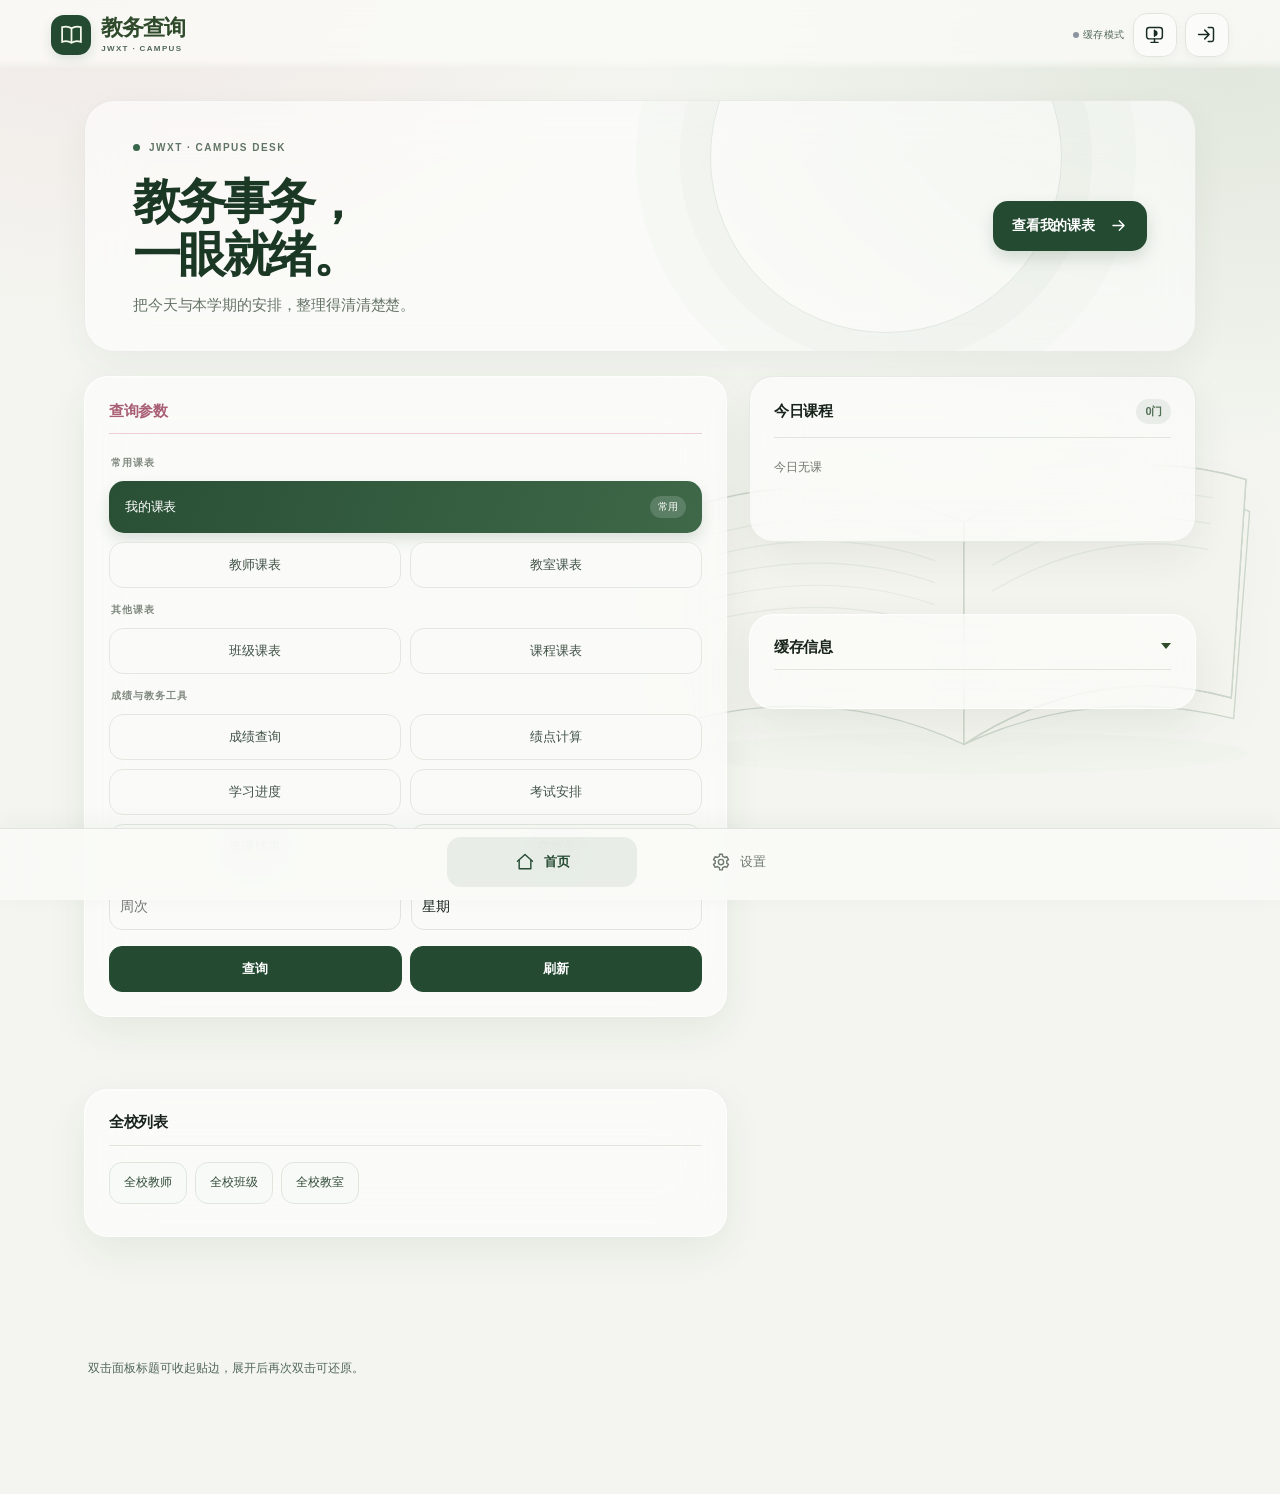
==== commit 327ddfde: "Ship acrylic dashboard, system appearance and today-only schedule" ====
--- a/jwxt-webapp/index.html
+++ b/jwxt-webapp/index.html
@@ -2,8 +2,12 @@
 <html lang="zh-CN">
 <head>
 <meta charset="UTF-8" />
-<meta name="viewport" content="width=device-width, initial-scale=1.0, maximum-scale=1.0, user-scalable=no" />
-<title>教务查询</title>
+<meta name="viewport" content="width=device-width, initial-scale=1.0, viewport-fit=cover" />
+<title>CICP 教务查询</title>
+<script>
+// Set the first paint to the saved preference, including older Android WebViews.
+(function(){var mode='system';try{mode=localStorage.getItem('jwxt_theme')||'system';}catch(e){}var system=false;try{system=window.Android&&Android.getSystemDarkMode?Android.getSystemDarkMode():window.matchMedia&&window.matchMedia('(prefers-color-scheme: dark)').matches;}catch(e){}document.documentElement.setAttribute('data-theme',(mode==='dark'||mode==='system'&&system)?'dark':'');})();
+</script>
 <style>
 :root {
   --cream: #efe7d4; --cream-2: #e6dcc4;
@@ -236,28 +240,34 @@
 
 /* === 查询参数面板 + 浏览列表：结果页变成可拖动浮窗 === */
 body.in-result #querySection, body.in-result #browseNav {
-  position: fixed; z-index: 160; right: -6px; width: 28px; height: 70px; overflow: hidden;
-  border-radius: 8px;
-  box-shadow: -1px 1px 8px rgba(0,0,0,.1);
-  transition: width .25s ease, right .2s ease, left .2s ease;
+  position: fixed; z-index: 160; right: 0; width: 22px; height: 70px; overflow: hidden;
+  border:1px solid rgba(255,255,255,.68); border-right:0; border-radius:8px 0 0 8px;
+  background:linear-gradient(145deg,rgba(255,255,255,.63),rgba(245,239,224,.38));
+  -webkit-backdrop-filter:blur(18px) saturate(155%); backdrop-filter:blur(18px) saturate(155%);
+  box-shadow:0 7px 22px rgba(36,47,34,.15),inset 0 1px 0 rgba(255,255,255,.75);
+  transition:width .3s cubic-bezier(.2,.8,.2,1),left .3s ease,right .3s ease,box-shadow .25s ease;
   touch-action: none;
 }
 body.in-result #querySection > .card, body.in-result #browseNav > .card { display: none; }
 body.in-result #querySection > .fd-tab, body.in-result #browseNav > .fd-tab {
   display: flex; align-items: center; justify-content: center;
   width: 100%; height: 100%;
-  writing-mode: vertical-rl; padding: 8px 5px 8px 3px; box-sizing: border-box;
-  font-size: 10px; font-weight: 700; letter-spacing: 1px;
+  writing-mode: vertical-rl; padding: 8px 2px; box-sizing: border-box;
+  font-size: 10px; font-weight: 650; letter-spacing: 1.5px;
   cursor: pointer; user-select: none;
 }
-body.in-result #querySection > .fd-tab { background: var(--pink-deep); color: #fff; }
-body.in-result #browseNav > .fd-tab { background: var(--green-deep); color: #fff; }
+body.in-result #querySection > .fd-tab { background:linear-gradient(180deg,rgba(231,161,178,.44),rgba(231,161,178,.12)); color:var(--green-deep); }
+body.in-result #browseNav > .fd-tab { background:linear-gradient(180deg,rgba(112,145,101,.38),rgba(112,145,101,.12)); color:var(--green-deep); }
 body.in-result #querySection.dock-left, body.in-result #browseNav.dock-left {
-  right: auto; left: -6px;
-  border-radius: 8px;
-  box-shadow: 1px 1px 8px rgba(0,0,0,.1);
-}
-body.in-result #querySection.open, body.in-result #browseNav.open { width: 240px; }
+  right:auto; left:0; border-right:1px solid rgba(255,255,255,.68); border-left:0; border-radius:0 8px 8px 0;
+}
+body.in-result #querySection.avoid-left, body.in-result #browseNav.avoid-left,
+body.in-result #todaySection.avoid-left, body.in-result #cacheInfoSection.avoid-left { left:0!important; right:auto!important; border-right:1px solid rgba(255,255,255,.68); border-left:0; border-radius:0 8px 8px 0; }
+body.in-result #querySection.avoid-right, body.in-result #browseNav.avoid-right,
+body.in-result #todaySection.avoid-right, body.in-result #cacheInfoSection.avoid-right { right:0!important; left:auto!important; border-left:1px solid rgba(255,255,255,.68); border-right:0; border-radius:8px 0 0 8px; }
+body.in-result #querySection.open, body.in-result #browseNav.open { width:min(248px,calc(100vw - 52px)); max-height:calc(100vh - 108px - env(safe-area-inset-top,0px)); overflow-y:auto; z-index:180; border:1px solid rgba(255,255,255,.74); border-radius:10px; touch-action:pan-y; overscroll-behavior:contain; background:rgba(249,246,235,.86); -webkit-backdrop-filter:blur(24px) saturate(160%); backdrop-filter:blur(24px) saturate(160%); box-shadow:0 18px 48px rgba(31,42,31,.24),inset 0 1px 0 rgba(255,255,255,.9); }
+body.in-result #querySection.open:not(.dock-left), body.in-result #browseNav.open:not(.dock-left) { left:auto; right:0; }
+body.in-result #querySection.open.dock-left, body.in-result #browseNav.open.dock-left { left:0; right:auto; }
 body.in-result #querySection.open > .fd-tab, body.in-result #browseNav.open > .fd-tab { display: none; }
 body.in-result #querySection.open > .card, body.in-result #browseNav.open > .card { display: block; padding: 8px; margin-bottom: 0; }
 
@@ -269,45 +279,51 @@
 
 body.in-result #todaySection,
 body.in-result #cacheInfoSection {
-  position: fixed; right: -6px; left: auto; z-index: 160;
-  width: 28px; height: 70px; overflow: hidden;
-  border-radius: 8px;
-  box-shadow: -1px 1px 8px rgba(0,0,0,.1);
-  transition: width .25s ease, left .2s ease, right .2s ease;
+  position: fixed; right: 0; left:auto; z-index:160;
+  width:22px; height:70px; overflow:hidden;
+  border:1px solid rgba(255,255,255,.68); border-right:0; border-radius:8px 0 0 8px;
+  background:linear-gradient(145deg,rgba(255,255,255,.63),rgba(245,239,224,.38));
+  -webkit-backdrop-filter:blur(18px) saturate(155%); backdrop-filter:blur(18px) saturate(155%);
+  box-shadow:0 7px 22px rgba(36,47,34,.15),inset 0 1px 0 rgba(255,255,255,.75);
+  transition:width .3s cubic-bezier(.2,.8,.2,1),left .3s ease,right .3s ease,box-shadow .25s ease;
   touch-action: none;
 }
 body.in-result #todaySection.dock-left,
 body.in-result #cacheInfoSection.dock-left {
-  right: auto; left: -6px;
-  border-radius: 8px;
-  box-shadow: 1px 1px 8px rgba(0,0,0,.1);
-}
-body.in-result #todaySection { top: 100px; }
-body.in-result #browseNav { top: 180px; }
-body.in-result #querySection { top: 260px; }
-body.in-result #cacheInfoSection { top: 340px; }
+  right:auto; left:0; border-right:1px solid rgba(255,255,255,.68); border-left:0; border-radius:0 8px 8px 0;
+}
+body.in-result #todaySection { top:calc(104px + env(safe-area-inset-top,0px)); }
+body.in-result #browseNav { top:calc(184px + env(safe-area-inset-top,0px)); }
+body.in-result #querySection { top:calc(264px + env(safe-area-inset-top,0px)); }
+body.in-result #cacheInfoSection { top:calc(344px + env(safe-area-inset-top,0px)); }
 body.in-result #todaySection > .card,
 body.in-result #cacheInfoSection > .card { display: none; }
 body.in-result #todaySection > .fd-tab,
 body.in-result #cacheInfoSection > .fd-tab {
   display: flex; align-items: center; justify-content: center;
   width: 100%; height: 100%;
-  writing-mode: vertical-rl; padding: 8px 5px 8px 3px; box-sizing: border-box;
+  writing-mode: vertical-rl; padding: 8px 2px; box-sizing: border-box;
   font-size: 10px; font-weight: 700; letter-spacing: 1px;
   cursor: pointer; user-select: none;
 }
-body.in-result #todaySection > .fd-tab { background: var(--green); color: var(--cream); }
-body.in-result #cacheInfoSection > .fd-tab { background: var(--pink); color: var(--green-deep); }
+body.in-result #todaySection > .fd-tab { background:linear-gradient(180deg,rgba(112,145,101,.38),rgba(112,145,101,.12)); color:var(--green-deep); }
+body.in-result #cacheInfoSection > .fd-tab { background:linear-gradient(180deg,rgba(231,161,178,.44),rgba(231,161,178,.12)); color:var(--green-deep); }
 
 body.in-result #todaySection.open,
 body.in-result #cacheInfoSection.open,
 body.in-result #querySection.open,
-body.in-result #browseNav.open { width: 240px; height: auto; max-height: 80vh; overflow-y: auto; }
+body.in-result #browseNav.open { width:min(248px,calc(100vw - 52px)); height:auto; max-height:calc(100vh - 108px - env(safe-area-inset-top,0px)); overflow-y:auto; z-index:180; border:1px solid rgba(255,255,255,.74); border-radius:10px; touch-action:pan-y; overscroll-behavior:contain; background:rgba(249,246,235,.86); -webkit-backdrop-filter:blur(24px) saturate(160%); backdrop-filter:blur(24px) saturate(160%); box-shadow:0 18px 48px rgba(31,42,31,.24),inset 0 1px 0 rgba(255,255,255,.9); }
+body.in-result #todaySection.open:not(.dock-left), body.in-result #cacheInfoSection.open:not(.dock-left) { left:auto; right:0; }
+body.in-result #todaySection.open.dock-left, body.in-result #cacheInfoSection.open.dock-left { left:0; right:auto; }
 body.in-result #todaySection.open > .card,
 body.in-result #cacheInfoSection.open > .card { display: block; padding: 8px; margin-bottom: 0; }
 body.in-result #todaySection.open > .fd-tab,
 body.in-result #cacheInfoSection.open > .fd-tab { display: none; }
 
+body.in-result #todaySection.open .card-header,
+body.in-result #cacheInfoSection.open .card-header,
+body.in-result #querySection.open .card-header,
+body.in-result #browseNav.open .card-header { min-height:30px; cursor:pointer; }
 .course-card { border-radius: 12px; border: 1px solid var(--glass-border); padding: 12px; margin-bottom: 8px;
   -webkit-backdrop-filter: blur(8px); backdrop-filter: blur(8px);
   box-shadow: 0 2px 14px rgba(0,0,0,0.04), inset 0 1px 0 var(--glass-hi);
@@ -318,31 +334,14 @@
 html[data-theme="dark"] .course-card.pink { background: rgba(176,117,138,0.8); border-color: rgba(200,134,156,0.4); color: var(--cream); }
 .course-card:active { transform: scale(0.98); }
 
-/* 展开浮窗的四角拖拽标记 */
-body.in-result #todaySection.open,
-body.in-result #cacheInfoSection.open,
-body.in-result #querySection.open,
-body.in-result #browseNav.open { position: fixed; }
-body.in-result #todaySection.open::before,
-body.in-result #cacheInfoSection.open::before,
-body.in-result #querySection.open::before,
-body.in-result #browseNav.open::before {
-  content: ''; position: absolute;
-  top: 0; left: 0; width: 0; height: 0;
-  border-style: solid; border-width: 10px 10px 0 0;
-  border-color: var(--accent, #3a5f3a) transparent transparent transparent;
-  z-index: 10;
-}
-body.in-result #todaySection.open::after,
-body.in-result #cacheInfoSection.open::after,
-body.in-result #querySection.open::after,
-body.in-result #browseNav.open::after {
-  content: ''; position: absolute;
-  bottom: 0; right: 0; width: 0; height: 0;
-  border-style: solid; border-width: 0 0 10px 10px;
-  border-color: transparent transparent var(--accent, #3a5f3a) transparent;
-  z-index: 10;
-}
+body.in-result #todaySection.open > .card,
+body.in-result #cacheInfoSection.open > .card,
+body.in-result #querySection.open > .card,
+body.in-result #browseNav.open > .card { background:transparent; -webkit-backdrop-filter:none; backdrop-filter:none; border:0; box-shadow:none; }
+html[data-theme="dark"] body.in-result #todaySection.open,
+html[data-theme="dark"] body.in-result #cacheInfoSection.open,
+html[data-theme="dark"] body.in-result #querySection.open,
+html[data-theme="dark"] body.in-result #browseNav.open { background:rgba(28,34,29,.82); border-color:rgba(255,255,255,.22); }
 .course-card .name { font-size: 15px; font-weight: 600; line-height: 1.3; margin-bottom: 6px; }
 .course-card .period { font-size: 10px; letter-spacing: 0.12em; font-family: var(--mono); margin-bottom: 6px; }
 .course-card.green .period { color: var(--pink); }
@@ -477,82 +476,94 @@
 
 /* ==== 底部液态玻璃导航栏 ==== */
 .bottomnav {
-  position: fixed; left: 50%; transform: translateX(-50%); bottom: 16px;
-  display: flex; align-items: center; gap: 6px; padding: 7px;
-  border-radius: 28px; z-index: 160;
-  /* 液态玻璃材质：透明 + 强饱和度增强 + 亮度增强 + 微模糊（折射≠模糊） */
-  background: rgba(255,255,255,0.10);
-  -webkit-backdrop-filter: blur(10px) saturate(190%) brightness(1.12);
-  backdrop-filter: blur(10px) saturate(190%) brightness(1.12);
-  border: 1px solid rgba(255,255,255,0.22);
-  box-shadow: 0 12px 40px rgba(0,0,0,0.18), inset 0 1px 0 rgba(255,255,255,0.55), inset 0 -1px 2px rgba(255,255,255,0.25);
-  isolation: isolate;
-  transition: background .3s ease;
-}
-/* 折射高光 rim：玻璃顶部光反射（specular highlight） */
+  position: fixed; left: 50%; transform: translateX(-50%);
+  bottom: calc(14px + env(safe-area-inset-bottom, 0px));
+  display: flex; align-items: center; gap: 5px; width: min(236px, calc(100vw - 40px));
+  padding: 6px; border-radius: 30px; z-index: 160; isolation: isolate;
+  background: linear-gradient(145deg, rgba(255,255,255,.42), rgba(241,239,232,.16) 48%, rgba(255,255,255,.28));
+  -webkit-backdrop-filter: blur(26px) saturate(185%);
+  backdrop-filter: blur(26px) saturate(185%);
+  border: 1px solid rgba(255,255,255,.68);
+  box-shadow: 0 16px 42px rgba(25,37,28,.20), 0 3px 9px rgba(25,37,28,.10), inset 0 1px 0 rgba(255,255,255,.92), inset 0 -1px 0 rgba(80,91,77,.13);
+  transition: background .3s ease, box-shadow .3s ease;
+}
 .bottomnav::before {
-  content: ''; position: absolute; top: 0; left: 6px; right: 6px; height: 62%;
-  border-radius: 22px 22px 12px 12px;
-  background: linear-gradient(180deg, rgba(255,255,255,0.4), rgba(255,255,255,0) 75%);
-  pointer-events: none; z-index: 3;
-}
+  content: ''; position: absolute; inset: 1px 9px auto; height: 48%; border-radius: 24px 24px 50% 50%;
+  background: linear-gradient(180deg, rgba(255,255,255,.72), rgba(255,255,255,.10) 72%, transparent);
+  filter: blur(1px); pointer-events: none; z-index: 4;
+}
+.bottomnav::after { content:''; position:absolute; inset:0; border-radius:inherit; pointer-events:none; z-index:4; box-shadow:inset 0 0 0 1px rgba(255,255,255,.22); }
 .bottomnav .nav-item {
-  display: flex; flex-direction: column; align-items: center; justify-content: center; gap: 3px;
-  padding: 9px 20px; border: none; background: transparent;
-  color: var(--ink-light); font-family: var(--serif); font-size: 11px; cursor: pointer;
-  border-radius: 999px; transition: background .25s ease, color .25s ease, transform .2s ease;
-  min-width: 64px;
-}
-.bottomnav .nav-item svg { width: 22px; height: 22px; stroke: currentColor; fill: none; stroke-width: 1.8; stroke-linecap: round; stroke-linejoin: round; }
-.bottomnav .nav-item.active { color: var(--green); }
+  position: relative; z-index: 3; display: flex; flex:1; flex-direction: column; align-items: center; justify-content: center; gap: 3px;
+  min-width: 0; min-height: 58px; padding: 6px 12px; border: 0; background: transparent;
+  color: rgba(35,48,37,.68); font-family: var(--serif); font-size: 11px; font-weight: 600; cursor: pointer;
+  border-radius: 24px; transition: color .2s ease, transform .35s cubic-bezier(.2,.8,.2,1);
+}
+.bottomnav .nav-item svg { width: 21px; height: 21px; stroke: currentColor; fill: none; stroke-width: 1.7; stroke-linecap: round; stroke-linejoin: round; transition: transform .3s cubic-bezier(.2,.8,.2,1); }
+.bottomnav .nav-item.active { color: var(--green-deep); transform: translateY(-1px); }
+.bottomnav .nav-item.active svg { transform: translateY(-1px) scale(1.04); }
 .bottomnav .nav-item.active svg { filter: none; }
+html[data-theme="dark"] .bottomnav { background:linear-gradient(145deg,rgba(247,250,240,.20),rgba(216,225,202,.08) 50%,rgba(255,255,255,.16)); border-color:rgba(255,255,255,.24); box-shadow:0 16px 42px rgba(0,0,0,.48),inset 0 1px 0 rgba(255,255,255,.36),inset 0 -1px 0 rgba(255,255,255,.08); }
+html[data-theme="dark"] .bottomnav .nav-item { color:rgba(235,239,225,.68); }
 html[data-theme="dark"] .bottomnav .nav-item.active { color: #eaf5c8; }
 html[data-theme="dark"] .bottomnav .nav-item.active svg { filter: none; }
 html[data-style="classic"] .bottomnav { background: var(--cream); -webkit-backdrop-filter: none; backdrop-filter: none; box-shadow: 0 2px 10px rgba(0,0,0,0.08); }
 html[data-style="classic"] .bottomnav::before { display: none; }
-html[data-style="classic"] .bottomnav .nav-item.active { color: var(--green); transform: translateY(-2px) scale(1.28); z-index: 3; background: none; }
-/* 底部导航：液态玻璃——真实折射（bevel位移图）盖住图标，中心清晰、边缘弯曲+色差 */
+html[data-style="classic"] .bottomnav .nav-item.active { color: var(--green); transform: none; z-index: 3; background: none; }
 .bottomnav .glass-slide {
-  position: absolute; top: 5px; bottom: 5px; left: 7px; width: 68px;
-  background: transparent;
-  border-radius: 22px;
-  z-index: 2; pointer-events: none;
-  -webkit-backdrop-filter: blur(1px) saturate(180%) brightness(1.06);
-  backdrop-filter: blur(1px) saturate(180%) brightness(1.06);
-  transition: left .3s cubic-bezier(.34,1.56,.64,1);
-}
-@supports (backdrop-filter: url(#lgGlass)) {
-  .bottomnav .glass-slide {
-    -webkit-backdrop-filter: url(#lgGlass) blur(1px) saturate(180%) brightness(1.06);
-    backdrop-filter: url(#lgGlass) blur(1px) saturate(180%) brightness(1.06);
-  }
-}
-/* 色差棱边：极细红蓝，只出现在玻璃覆盖边缘，随玻璃移动 */
+  position: absolute; top: 6px; bottom: 6px; left: 6px; width: 68px; z-index: 2; pointer-events: none;
+  overflow: hidden; border-radius: 24px;
+  background:linear-gradient(145deg,rgba(255,255,255,.80),rgba(255,255,255,.42) 40%,rgba(246,249,236,.29) 72%,rgba(255,255,255,.54));
+  border:1px solid rgba(255,255,255,.90);
+  -webkit-backdrop-filter:blur(22px) saturate(210%) brightness(1.12);
+  backdrop-filter:blur(22px) saturate(210%) brightness(1.12);
+  box-shadow:0 5px 16px rgba(39,54,40,.18),0 1px 3px rgba(39,54,40,.12),inset 0 1px 0 rgba(255,255,255,.98),inset 0 -1px 0 rgba(255,255,255,.44);
+  transition:left .48s cubic-bezier(.22,1,.36,1),width .42s cubic-bezier(.22,1,.36,1),transform .28s ease;
+}
+.bottomnav .glass-slide::before { content:''; position:absolute; top:-40%; left:-20%; width:140%; height:75%; border-radius:50%; background:linear-gradient(180deg,rgba(255,255,255,.96),rgba(255,255,255,.20) 70%,transparent); filter:blur(2px); }
 .bottomnav .glass-slide::after {
-  content: ''; position: absolute; inset: 0; border-radius: 22px;
-  box-shadow: inset 1px 0 2px -1px rgba(90,170,255,0.6), inset -1px 0 2px -1px rgba(255,70,80,0.55);
-  pointer-events: none;
-}
-.bottomnav .nav-item { position: relative; z-index: 1; }
-.bottomnav .nav-item.refract { color: var(--green); }
+  content: ''; position: absolute; inset: 0; border-radius: inherit; pointer-events: none;
+  box-shadow:inset 1px 0 1px rgba(104,180,255,.54),inset -1px 0 1px rgba(255,126,155,.48),inset 0 0 0 1px rgba(255,255,255,.38);
+  background:linear-gradient(115deg,rgba(255,255,255,.16),transparent 34%,rgba(255,255,255,.10) 74%,transparent);
+}
+.bottomnav .nav-item.refract { color: var(--green-deep); }
 .bottomnav .nav-item.refract svg { filter: none; }
+html[data-theme="dark"] .bottomnav .glass-slide { background:linear-gradient(145deg,rgba(245,252,230,.34),rgba(222,238,203,.18) 48%,rgba(255,255,255,.22)); border-color:rgba(255,255,255,.58); box-shadow:0 5px 18px rgba(0,0,0,.28),inset 0 1px 0 rgba(255,255,255,.70),inset 0 -1px 0 rgba(255,255,255,.18); }
 html[data-theme="dark"] .bottomnav .nav-item.refract { color: #eaf5c8; }
 html[data-theme="dark"] .bottomnav .nav-item.refract svg { filter: none; }
 html[data-style="classic"] .bottomnav .glass-slide { background: rgba(232,220,196,0.95); box-shadow: 0 2px 14px rgba(0,0,0,0.12), inset 0 0 3px rgba(255,255,255,0.6); border-color: rgba(207,190,158,0.9); -webkit-backdrop-filter: none; backdrop-filter: none; filter: none; }
 html[data-style="classic"] .bottomnav .glass-slide::before, html[data-style="classic"] .bottomnav .glass-slide::after { display: none; }
-html[data-style="classic"] .bottomnav .nav-item.refract { color: var(--green); transform: translateY(-2px) scale(1.4); z-index: 3; }
-main { padding-bottom: 86px; }
+html[data-style="classic"] .bottomnav .nav-item.refract { color: var(--green); transform: none; z-index: 3; }
+main { padding-bottom: calc(104px + env(safe-area-inset-bottom, 0px)); }
+@media (max-width:420px) { main { padding-left:18px; padding-right:18px; } }
 
 /* ==== 设置面板 ==== */
 .settings-panel {
   position: fixed; top: 0; left: 0; right: 0; bottom: 0; max-width: 600px; margin: 0 auto;
-  z-index: 120; overflow-y: auto; padding: 16px; animation: sheetUp .22s ease-out;
-}
-.settings-panel .set-row { display: flex; align-items: center; justify-content: space-between; padding: 12px 2px; border-bottom: 1px solid var(--line); }
+  z-index: 120; overflow-y: auto; overscroll-behavior:contain;
+  padding:calc(18px + var(--sb, 0px)) 18px calc(116px + env(safe-area-inset-bottom, 0px)); animation: sheetUp .22s ease-out;
+}
+.settings-hero { position:relative; overflow:hidden; padding:23px 20px 21px; margin-bottom:14px; border:1px solid rgba(255,255,255,.66); border-radius:24px; color:#fff; background:linear-gradient(135deg,#304c36 0%,#58734e 58%,#82916c 100%); box-shadow:0 14px 30px rgba(40,62,43,.20),inset 0 1px 0 rgba(255,255,255,.35); }
+.settings-hero::after { content:''; position:absolute; width:180px; height:180px; right:-58px; top:-85px; border:1px solid rgba(255,255,255,.18); border-radius:50%; box-shadow:0 0 0 18px rgba(255,255,255,.045),0 0 0 38px rgba(255,255,255,.035); }
+.settings-kicker { font:10px var(--mono); letter-spacing:.18em; text-transform:uppercase; color:rgba(255,255,255,.72); }
+.settings-hero h2 { margin-top:5px; font-size:25px; font-weight:600; letter-spacing:.04em; }
+.settings-hero p { margin-top:3px; font-size:12px; color:rgba(255,255,255,.76); }
+.settings-version { position:absolute; right:16px; bottom:16px; z-index:1; padding:5px 9px; border:1px solid rgba(255,255,255,.32); border-radius:999px; background:rgba(255,255,255,.13); font:10px var(--mono); color:#fff; }
+.settings-panel .settings-group { padding:15px 17px 12px; margin-bottom:12px; border-radius:19px; }
+.settings-section-head { display:flex; align-items:center; gap:11px; padding:0 0 10px; margin-bottom:3px; border-bottom:1px solid var(--glass-border); }
+.settings-icon { display:grid; place-items:center; width:34px; height:34px; flex:0 0 34px; border-radius:12px; color:var(--green); background:linear-gradient(145deg,rgba(255,255,255,.72),var(--glass-2)); box-shadow:inset 0 1px 0 rgba(255,255,255,.8),0 2px 8px rgba(30,50,31,.08); font-size:16px; }
+.settings-section-head h3 { color:var(--ink); font-size:14px; font-weight:650; }
+.settings-section-head p { margin-top:1px; color:var(--ink-light); font-size:10px; }
+.settings-panel .set-row { display: flex; align-items: center; justify-content: space-between; gap:14px; min-height:52px; padding: 10px 1px; border-bottom: 1px solid var(--line); }
 .settings-panel .set-row:last-child { border-bottom: none; }
 .settings-panel .set-label { font-size: 14px; color: var(--ink); }
 .settings-panel .set-desc { font-size: 11px; color: var(--ink-light); margin-top: 2px; line-height: 1.5; }
-.settings-panel .set-hint { font-size: 11px; color: var(--ink-light); background: var(--glass-2); border: 1px dashed var(--glass-border); border-radius: 8px; padding: 10px 12px; margin: 4px 0 14px; line-height: 1.6; }
+.settings-panel .set-hint { font-size: 11px; color: var(--ink-light); background:rgba(255,255,255,.24); border:1px solid rgba(255,255,255,.38); border-radius:12px; padding:10px 12px; margin:8px 0 4px; line-height:1.65; }
+.settings-panel .set-btn { min-height:34px; padding:6px 13px; border-color:var(--glass-border); background:rgba(255,255,255,.28); transition:transform .18s ease,background .18s ease; }
+.settings-panel .set-btn:active { transform:scale(.96); }
+.settings-panel .setting-input { width:auto; min-height:36px; margin:0; padding:0 10px; border-radius:10px; background:rgba(255,255,255,.34); }
+.settings-panel input[type="number"].setting-input { width:76px; }
+.settings-panel .cache-path { max-width:58%; overflow-wrap:anywhere; text-align:right; color:var(--ink-light); font:10px var(--mono); }
 .seg { display: flex; gap: 6px; }
 .seg button { font-size: 12px; padding: 5px 11px; border: 1px solid var(--green); background: transparent; color: var(--green); border-radius: 999px; cursor: pointer; }
 .seg button.on { background: var(--green); color: var(--cream); }
@@ -563,6 +574,9 @@
 .switch.on { background: var(--green); box-shadow: none; }
 .switch.on::after { transform: translateX(20px); }
 html[data-style="classic"] .settings-panel { background: var(--cream); }
+html[data-style="classic"] .settings-panel .settings-group { border-width:2px; border-radius:10px; }
+html[data-style="classic"] .settings-hero { border-radius:10px; box-shadow:none; }
+html[data-style="classic"] .settings-icon { box-shadow:none; border:1px solid var(--green); border-radius:8px; }
 
 /* 查询课表：与参考 demo 一致的固定表头、整表滚动与底部周次面板。 */
 body.schedule-result { overflow:hidden; font-family:-apple-system,BlinkMacSystemFont,"PingFang SC","Microsoft YaHei",sans-serif; color:#383838; background:#f0eae2; }
@@ -626,6 +640,7 @@
 @media(prefers-reduced-motion:reduce) { #resultContent, #weekGhost { transition:none !important; } }
 
 </style>
+<link rel="stylesheet" href="ui/app.css">
 </head>
 <body>
 
@@ -648,10 +663,7 @@
 
 <header class="topbar" id="mainTopbar">
   <!-- 首页元素 -->
-  <div class="topbar-left tb-home-only" style="gap:8px;">
-    <span class="mono" style="color:var(--green); font-size:9px;">JWXT</span>
-    <h1 class="topbar-title">教务查询 <span style="font-size:11px; color:var(--pink-deep); font-weight:400;">v0.9.7</span></h1>
-  </div>
+  <div class="topbar-left tb-home-only app-brand"><span class="brand-symbol" aria-hidden="true"><svg viewBox="0 0 24 24" fill="none" stroke="currentColor" stroke-width="1.7"><path d="M12 6c-3-2-6-2-9-1v14c3-1 6-1 9 1 3-2 6-2 9-1V5c-3-1-6-1-9 1Z"/><path d="M12 6v14"/></svg></span><div><h1 class="topbar-title">教务查询</h1><span class="brand-caption">JWXT · CAMPUS</span></div></div>
   <!-- 结果页顶栏：三栏对称布局 -->
   <div class="tb-result-wrap" id="tbResultWrap">
     <div class="tb-col tb-col-left">
@@ -681,17 +693,13 @@
       </button>
     </div>
   </div>
-  <div style="display:flex; align-items:center; gap:8px;">
+  <div class="topbar-tools">
     <span class="status-dot tb-home-only" id="statusDot"></span>
     <span class="mono tb-home-only" id="statusText" style="font-size:8px;">缓存模式</span>
-    <button class="tb-home-only" id="styleBtn" onclick="toggleStyle()" style="width:24px;height:24px;border-radius:5px;border:1px solid var(--line);background:transparent;color:var(--ink);display:flex;align-items:center;justify-content:center;cursor:pointer;padding:0;font-size:8px;writing-mode:vertical-rl;letter-spacing:1px;line-height:1;">玻璃</button>
-    <button class="tb-home-only" id="themeBtn" onclick="toggleTheme()" style="width:24px;height:24px;border-radius:5px;border:1px solid var(--line);background:transparent;color:var(--ink);display:flex;align-items:center;justify-content:center;cursor:pointer;padding:0;font-size:8px;writing-mode:vertical-rl;letter-spacing:1px;line-height:1;">深色</button>
-    <button id="loginBtn" onclick="showLogin()" title="登录" style="width:24px;height:24px;border-radius:5px;border:1px solid var(--line);background:transparent;color:var(--ink);display:flex;align-items:center;justify-content:center;cursor:pointer;padding:0;">
-      <svg width="14" height="14" viewBox="0 0 24 24" fill="none" stroke="currentColor" stroke-width="2" stroke-linecap="round" stroke-linejoin="round"><path d="M15 3h4a2 2 0 0 1 2 2v14a2 2 0 0 1-2 2h-4"/><polyline points="10 17 15 12 10 7"/><line x1="15" y1="12" x2="3" y2="12"/></svg>
-    </button>
-    <button id="logoutBtn" onclick="doLogout()" title="退出" style="display:none;width:24px;height:24px;border-radius:5px;border:1px solid var(--line);background:transparent;color:var(--ink);display:flex;align-items:center;justify-content:center;cursor:pointer;padding:0;">
-      <svg width="14" height="14" viewBox="0 0 24 24" fill="none" stroke="currentColor" stroke-width="2" stroke-linecap="round" stroke-linejoin="round"><path d="M9 21H5a2 2 0 0 1-2-2V5a2 2 0 0 1 2-2h4"/><polyline points="16 17 21 12 16 7"/><line x1="21" y1="12" x2="9" y2="12"/></svg>
-    </button>
+
+    <button type="button" class="tb-home-only toolbar-action" id="themeBtn" onclick="toggleTheme()" aria-label="切换外观"></button>
+    <button type="button" class="toolbar-action" id="loginBtn" onclick="showLogin()" title="登录" aria-label="登录"></button>
+    <button type="button" class="toolbar-action" id="logoutBtn" onclick="doLogout()" title="退出登录" aria-label="退出登录" style="display:none"></button>
   </div>
 </header>
 
@@ -725,11 +733,11 @@
     <div class="card card-green">
       <div class="card-header">
         <span class="mono">今日课程</span>
-        <span class="mono" id="todayCount" style="font-size:9px; color:var(--ink-light);"></span>
+        <div style="display:flex;align-items:center;gap:8px;"><span class="mono" id="todayCount" style="font-size:9px; color:var(--ink-light);"></span></div>
       </div>
       <div id="todayCourses"></div>
     </div>
-    <div class="fd-tab" ontouchend="if(this.parentElement._justDragged){return;}event.preventDefault();toggleFloat('todaySection')">今日课程</div>
+    <div class="fd-tab" onclick="if(this.parentElement._justDragged)return;toggleFloat('todaySection')">今日课程</div>
   </section>
 
   <section id="querySection">
@@ -758,7 +766,7 @@
         <button style="flex:1;" onclick="runQuery(true)">刷新</button>
       </div>
     </div>
-    <div class="fd-tab" ontouchend="if(this.parentElement._justDragged){return;}event.preventDefault();toggleResultFloat('querySection')">查询参数</div>
+    <div class="fd-tab" onclick="if(this.parentElement._justDragged)return;toggleResultFloat('querySection')">查询参数</div>
   </section>
 
   <!-- 浏览入口 -->
@@ -771,7 +779,7 @@
         <button class="btn-chip" onclick="openBrowse('classroom')">全校教室</button>
       </div>
     </div>
-    <div class="fd-tab" ontouchend="if(this.parentElement._justDragged){return;}event.preventDefault();toggleResultFloat('browseNav')">全校列表</div>
+    <div class="fd-tab" onclick="if(this.parentElement._justDragged)return;toggleResultFloat('browseNav')">全校列表</div>
   </section>
 
   <!-- 缓存信息（首页卡片 / 结果页浮窗） -->
@@ -779,16 +787,13 @@
     <div class="card card-green">
       <div class="card-header" onclick="toggleCacheInfo()" style="cursor:pointer; user-select:none;">
         <span class="mono">缓存信息</span>
-        <span class="caret" id="cacheCaret" style="color:var(--green);"></span>
+        <div style="display:flex;align-items:center;gap:8px;"><span class="caret" id="cacheCaret" style="color:var(--green);"></span></div>
       </div>
       <div id="cacheBody" style="display:none; font-size:11px; color:var(--ink-light); line-height:1.8;">
-        <div>存储类型：WebView localStorage</div>
-        <div>存储路径：/data/data/com.cicp.jwxt/app_webview/</div>
-        <div style="margin-top:4px;">已缓存数据：</div>
         <div id="cacheList" style="font-size:11px; color:var(--green-deep); padding:4px 0;"></div>
       </div>
     </div>
-    <div class="fd-tab" ontouchend="if(this.parentElement._justDragged){return;}event.preventDefault();toggleFloat('cacheInfoSection')">缓存信息</div>
+    <div class="fd-tab" onclick="if(this.parentElement._justDragged)return;toggleFloat('cacheInfoSection')">缓存信息</div>
   </section>
 
   <!-- 浏览结果 -->
@@ -840,40 +845,45 @@
 
 <!-- 设置面板 -->
 <section id="settingsSection" class="hidden settings-panel">
-  <div class="card">
-    <div class="card-header"><span class="mono">设置</span><span class="mono" style="color:var(--ink-light);">v0.9.7</span></div>
-
-    <div class="card-header" style="border-color:var(--pink);"><span class="mono">外观</span></div>
-    <div class="set-row"><div class="set-label">主题风格</div>
-      <div class="seg">
-        <button id="styleBtn2" onclick="toggleStyle()">玻璃</button>
-        <button id="styleBtn2c" onclick="toggleStyleClassic()">经典</button>
-      </div></div>
-    <div class="set-row"><div class="set-label">深色模式</div>
-      <div class="seg">
-        <button id="themeBtn2" onclick="toggleTheme()">浅色</button>
-      </div></div>
-
-    <div class="card-header" style="border-color:var(--pink);"><span class="mono">通知</span></div>
+  <div class="settings-hero">
+    <div class="settings-kicker">JWXT · PERSONAL SPACE</div>
+    <h2>设置与偏好</h2>
+    <p>把课表和应用调整成你习惯的样子</p>
+    <span class="settings-version">VERSION 0.9.8</span>
+  </div>
+
+  <section class="settings-group card">
+    <div class="settings-section-head"><span class="settings-icon">◈</span><div><h3>外观</h3><p>主题与显示方式</p></div></div>
+    <div class="set-row appearance-row"><div class="set-label">外观模式<small class="set-desc">自动随安卓系统切换</small></div><div class="seg appearance-seg" role="group" aria-label="外观模式"><button type="button" id="theme-system" onclick="setThemeMode('system')">自动</button><button type="button" id="theme-light" onclick="setThemeMode('light')">浅色</button><button type="button" id="theme-dark" onclick="setThemeMode('dark')">深色</button></div></div>
+  </section>
+
+  <section class="settings-group card">
+    <div class="settings-section-head"><span class="settings-icon">◉</span><div><h3>通知</h3><p>上课提醒与系统权限</p></div></div>
     <div class="set-row"><div class="set-label">常驻今日课程通知</div><button class="switch" id="notifySwitch" onclick="toggleNotify()"></button></div>
     <div class="set-row"><div class="set-label">测试通知</div><button class="set-btn" onclick="testNotify()">发送一条</button></div>
     <div class="set-hint">如果收不到通知：安卓13+/HarmonyOS 需到 <b>系统设置 → 通知 → 应用通知</b> 中手动打开“CICP教务查询”的通知开关，并在“通知管理”里允许横幅/锁屏显示，App 内才可能发出。</div>
-
-    <div class="card-header" style="border-color:var(--pink);"><span class="mono">校历</span></div>
-    <div class="set-row"><label class="set-label" for="semesterStartInput">本学期第1周周一</label><input id="semesterStartInput" type="date" onchange="saveSemesterCalendar()" style="max-width:145px;border:1px solid var(--line);border-radius:8px;padding:7px;background:var(--surface);color:var(--ink);"></div>
-    <div class="set-row"><label class="set-label" for="semesterWeeksInput">学期周数</label><input id="semesterWeeksInput" type="number" min="1" max="30" value="20" onchange="saveSemesterCalendar()" style="width:72px;border:1px solid var(--line);border-radius:8px;padding:7px;background:var(--surface);color:var(--ink);"></div>
+  </section>
+
+  <section class="settings-group card">
+    <div class="settings-section-head"><span class="settings-icon">▦</span><div><h3>校历</h3><p>教学周自动计算依据</p></div></div>
+    <div class="set-row"><label class="set-label" for="semesterStartInput">本学期第1周周一</label><input class="setting-input" id="semesterStartInput" type="date" onchange="saveSemesterCalendar()"></div>
+    <div class="set-row"><label class="set-label" for="semesterWeeksInput">学期周数</label><input class="setting-input" id="semesterWeeksInput" type="number" min="1" max="30" value="20" onchange="saveSemesterCalendar()"></div>
     <div class="set-hint">用于计算当前教学周和今日课程。校历调整时可在这里修改。</div>
-
-    <div class="card-header" style="border-color:var(--pink);"><span class="mono">缓存</span></div>
-    <div class="set-row"><div class="set-label">缓存路径</div><div style="font-size:11px; color:var(--ink-light); text-align:right;">/data/data/com.cicp.jwxt/app_webview/</div></div>
+  </section>
+
+  <section class="settings-group card">
+    <div class="settings-section-head"><span class="settings-icon">◇</span><div><h3>缓存</h3><p>离线数据管理</p></div></div>
+    <div id="settingsCacheSummary"></div><div class="set-row"><div class="set-label">缓存路径</div><div class="cache-path">/data/data/com.cicp.jwxt/app_webview/</div></div>
     <div class="set-row"><div class="set-label">已缓存数据</div><span class="mono" id="cacheCount2" style="font-size:10px; color:var(--green);"></span></div>
     <div class="set-row"><div class="set-label">清空全部缓存</div><button class="set-btn" onclick="clearAllCache(); refreshSettingsCache()">清空</button></div>
-
-    <div class="card-header" style="border-color:var(--pink);"><span class="mono">关于</span></div>
-    <div class="set-row"><div class="set-label">版本号</div><span class="mono" style="font-size:12px; color:var(--ink);">v0.9.7（1.0 为正式版）</span></div>
-    <div class="set-row"><div class="set-label">源码仓库</div><button class="set-btn" onclick="openRepo()">GitHub</button></div>
-    <div class="set-hint">本项目由 <b>豆包工作</b> 辅助开发。数据来自中央司法警官学院教务系统（CICP），仅供个人学习使用。</div>
-  </div>
+  </section>
+
+  <section class="settings-group card about-card">
+    <div class="about-brand"><span class="about-symbol">C</span><div><span class="settings-kicker">CAMPUS COMPANION</span><h3>CICP 教务查询</h3><p>课程与教务，随时查看。</p></div><span class="about-version">v0.9.8</span></div>
+    <div class="about-features"><div><strong>离线可用</strong><span>查过的信息，随时查看</span></div><div><strong>账户隔离</strong><span>个人缓存分开保存</span></div></div>
+    <p class="about-copy">独立学习项目，数据来自中央司法警官学院教务系统。应用查询结果以学校教务系统为准。</p>
+    <div class="about-footer"><span>由豆包与 Codex 协作开发<br><small>开源许可 · MIT</small></span><button type="button" class="set-btn" onclick="openRepo()">查看源码 ↗</button></div>
+  </section>
 </section>
 
 <!-- 底部液态玻璃导航栏 -->
@@ -887,6 +897,7 @@
   </button>
 </nav>
 
+<script src="ui/experience.js"></script>
 <script>
 var SURNAMES = {'A':'伌侒俺傲僾儑凒凹卬厫叆哀哎唉唵啀啊啽嗄嗌嗳嗷嗸嘊噯坳垇垵埃埯堓塧墺壒奡奥奧娭娾婩媕媪媼嫒嫯嬡安岇岙岰岸峖嶅嶴庵廒愛慠懊懓懝扷抝拗按挨捱揞摮擙敖敱敳昂昹昻晻暗暧曖枊柪案桉梎欸毐氨洝溰溾滶澳濭熬爊爱犴獒獓玵瑷璈璦痷癌皑皚皧盎盦盫瞹矮砹硋碍磝礙罯翱翶翺聱肮胺腤艾芺荌菴萻葊蓭蔜蔼薆藹螯袄襖誝諳謷謸譪譺谙豻貋躷軪遨醠銨銰錌錒鎄鏊鏖鑀铵锕锿镺閡闇阿隌隘隞隩雸霭靄靉鞌鞍韽餲馣馤騃驁骜骯鮟鰲鱫鳌鴱鵪鶕鷔鹌黯鼇鿫鿷','B':'不丙並丷亳仈仌仒仢伯伴伻佈佊佖佨佰併侼便保俵俻俾倂倍倴偋偝偪偹傍備傡傧傰僃僠僰儐儤儦八兵冫冰別别剝剥办勃勏勹勽包匕北匾半卑博卜卞卟叐变叭吡吥吧呗咇咘哔哱哵哺唄啚啵喸嗶嘣嚗坂坋坌坒坝坢坺垪垹垻埄埗埠埲堛堡堢報塝塴墂墢壁壩备変夶夿奔奙奟奰妣妭妼姅婊婢媬嫑嬖嬶孛孢孹宝宲宾寎寚寳寶屄岅岜峅峇峬崩嵭嶓巴巼币布帗帛帮幇幖幚幣幤幫并幷庇庍庯庰庳廍廦弁弊弝弻弼彃彆彪彬彼徧徶忁必忭怉怑怖怭怲怶悑悖悲惫惼愂愊愎愽憊憋懪扁扒扮扳抃把抜报抦抪抱拌拔拜拝拨挀挬捌捕捗捠捭捹掤掰揙揹揼搏搒搬摆摈摒摽撥撪播擘擯擺攽敗敝斃斌斑斒昁昄昞昪昺晡暴曓本朳朼杓杯板枈枹柀柄柈柏柨柭柲标栟栢栤桮桳梆梐梖梹棅棒棓椑椕楅楍榌榜槟標檗檦檳欂欛步歨歩殡殯比毕毖毙毴氞氷汃汳汴沘泍波泵浜浡淲淿渀渤湢湴溊滗滨滭滮潷濒濞濱濵瀌瀕灞灬炞炦炳焙煏煲煸煿熚熛爂爆爸版牑牓牔牬犇犕犦犮犻狈狛狴狽猈猋猵猼獖獘獙獱玐玢玣玤玻珌珤班珼琣琫琲瑸璧璸瓝瓟瓣瓪瓸瓿甂甏甭畀畁畚畢疕疤疪病痭痹痺瘢瘪瘭癍癟癶癷癹白百皕盃盋眪睤矲砏砭砵碆碑碚碥碧磅磦礡礴祊禀禆禙秉秕秚秡稖稗稟稨穮窆窇窉竝竡笆笓笔笣笨笾筆筚箄箅箆箔箥箯篦篰篳簙簸簿籩粃粄粊粑粨粺糄糒糪紦紴絆絔絣綁綳綼緥編緶縍縪繃繴繽绊绑绷缏编缤缽罢罷罼羓翉耙聛肑胈胉背胞脖脿腷膀膊膑膘臂臏臕舨般舭舶艊艑艕芭苄苝苞苩苪苯苾茇荜荸荹莂菝菠菢菶萆萞萡萹葆葧蒡蓓蓖蓽蔀蔈蔔蔽蕔薄薜薭藊藣藨藵蘗虌虣虨蚆蚌蚫蛂蛃蛽蜌蜯蝂蝙螁螌螕蟞补表袌袐袚被袯袰袹補裨裱褊褒褓褙褩褾襃襅襏襒襞襣襬襮覇覍觱詖詙誁誖誧諘謗謤譒變诐谤豍豝豩豰豳豹貏貝貱貶賁賓賔賲贁贆贔贝败贬贲赑趵跁跋跛跸踄踣蹕蹦蹩蹳躃躄軰軷輩輽轐辈辡辦辧辨辩辫辬辮辯边辺迸逋逩逬逼遍避邉邊邠邦邫邲邴邶郣郥部郶鄁鄙鄨鄪醭釆釛釟鈀鈈鈑鈵鈸鈽鉋鉍鉑鉡鉢鉳鉼鋇鋍鋲錛錶鍽鎊鎛鎞鏎鏢鏰鐴鐾鑌鑣鑤鑮钚钡钣钯钵钸钹铂铇铋锛镈镑镔镖镚镳閇閉閍閞閟闁闆闭阪陂陃陛雹霦霸靌靐靤靶靽鞁鞆鞛鞞鞤鞭鞴鞸韛韠頒顮颁颩颮颰颷飆飇飈飊飑飙飚飶飹飽餅餑餔餠餢餺饆饱饼饽馎馛馝馞駁駂駜駮驃驆驋驫驳骉骠骲骳髀髆髈髉髌髕髟髩髱髲鬂鬓鬢魃魓魞魬鮁鮅鮊鮑鮩鯾鯿鰏鰾鱉鱍鲃鲅鲌鲍鲾鳊鳔鳖鳪鳵鳻鴇鴘鵏鵓鵖鵯鷝鷩鸔鸨鹁鹎鼈鼊鼥鼻齙龅龞鿱鿻','C':'丑丒丛丞串丳乗乘乼亍产仇从仓仦仧仩仯仺伜传伡伥伧伺佌佽侈侘侙侟侧侪侱侴促俥俦俶倀倅倉倕倡倸偁偆偖偛偢偨偲側偿傖傗储傪催傳傸傺僘僜僝僢儃儊儏儔儕償儭儲儳充兏冁冊册冲凑凔凗処出刅刌刍创初刬刱刺刾剉剏剒剗剙創剶剷劖勅勑勦勶匆卶厂厕厝厠厨厰参參叄叅叉叢叱叺吃吋吜吵吹呈呎呲哧唇唓唱啋啐啛啜啴啻喍喘喫喰嗏嗔嗤嘃嘈嘗嘬嘲嘼嘽噄噇噈噌嚋嚐嚓嚫嚵嚽囃囅囆囪囱圌场坻坼垂垐垑垞埀城埕埫埰埱堘堲場堾塍塖塲塵墀墄墋墔壥处夎夦奼妛姹娍娕娖娼婃婇婤婥婵婼媋媨媰媸嫦嬋嬠嬦嬨存孮孱宠宬宸寀察寵寸尘尝尺层層屮岀岑岔岻峸崇崈崔嵖嵢嵯嵳嵼嵾嶆嶉嶒巉巐巑巛川巢巣差帱常幝幢幨幬幮床庛庱廁廚廛廠弛弨彨彩彲彳彻徂徎従徖徜從徸徹忏忖忡忩忰忱怅怆怊怞怱怵恜恥恻悜悤悰悴悵惆惙惝惨惩惭惷惻愁愖愴愺慈慒慗慘慙慚慛憁憃憆憏憕憡憧憯憱憷懆懘懤懲懴懺成戳才扠扯承抄抶抻抽拀拆拵拺持挫挰挿捵捶掁採掣措掺插揣揨揰揷搀搊搋搐搓搥搽摌摏摐摚摛摤摧摲摴摻撐撑撡撤撦撮撺擉操擦攃攙攛攡敇敊敐敕敞斥斮斶斺旵旾昌春昶晁晟晨晿暙暢暰暷曟曹曺曽曾朁朝朾朿杈材村杘杵杶杻杽枞枨柌查柴柷柽栦栨梣梴棇棌棎棖棤棦棰椆椉椎椘椙椽椿楚楮榇榋榱槆槌槎槯槽樄樅樔樗樬樷橁橕橙橱橻檉檙檚檫櫄櫉櫕櫥櫬欃欉欌欑次欩欪欻欼歂歘歜歠此歭歯殂残殘殠殩毚毝毳氅氚汆汊汌池沉沖沧泚泟洆测浐浱浺浾涔涰淐淙淬淳測湁湊湌湹湻溗滀滁滄滣滻漅漎漕漗漘漦漼潀潨潮潹潺澂澄澈澊澯澶濋濢濨濸瀍瀓瀺灇灛灻灿炊炒炽烢烾焠焣焧焯焻煁煘煼熜熶熾燀燦燽爘爜爞爡爨爯牀牊牎牕牚犉犓犨犫犲猖猜猝猭猹獊獑獕玔玚玼珁珫珵珹珿琛琡琤琩琮瑃瑏瑒瑳瑺瑽璀璁璨璴瓷瓺瓻甆甞產産畅畜畟畴畻畼疀疇疢疩疮疵痓痤痴痸瘁瘄瘈瘎瘛瘡瘥瘯瘳癡皉皗皠皴眧眵睈睉睬睶瞅瞋瞛瞝瞠瞮矁矗矬砗础硟硨硩硳硶碀碜碴磁磋磛磢磣磪磭礎礠礤礸祠祡禅禪秅秤称程稠稱穇穪穳穿窓窗窚窜窲窻竀竁竄竌竐竲竴竾笒笞笧筂策筞筬筴筹箎箠箣箺篅篘篡篨篪篵篸簅簇簎簒籌籿粋粗粚粣粲粹糍糙紁純紣紬絀絒絘絺絾綝綢綵綷綽緟緫緽緾縒縗縝縩縬繛繟繱纏纒纔纯绌绰绸缞缠罉罺罿羼翀翄翅翆翠翤翨耖耡耻聅聡聦聪聰肏肔肞肠胣胵脀脃脆脞脣脨脭脺腄腏腟腠腸膓膗膥膪膬膵臅臎臣臭臰臿舂舛舡舩舱船艖艙艚艟艬艸艹芆芻苁苌苍茈茌茐茝茞茦茨茬茶茺荈草荎荝荿莀莐莗莝莡莼莿菖菗菙菜萃萅萇萗萴萶葱蒇蒓蒢蒫蒭蒼蓌蓛蓫蓯蓴蓸蔖蔟蔡蔥蔯蕆蕏薋薒薵薼藂藏藸處虘虫虿蚇蚕蚩蚳蛏蛓蛼蜍蝅蝉蝩蝽螆螥螬螭螴蟌蟐蟬蟲蟵蟶蟾蠀蠆蠢蠶蠺衝衩衬袃袲袳裁裎裧裭裮裯褈褚褫褿襊襙襜襯覘觇觕觘触觸訍訦訬訵詞詧詫誎誗誠誯誴誺諂諃諔諶謓謘謥謲謿譂讇讎讐讒讖词诚诧谄谌谗谶豖豠豺貙財貾賗賜賝賨賩賰賶贂财赐赤赪赬赿趀趁趂超趍趎趗趠趡趩趻跐跮跴踀踆踌踔踟踧踩踳踸踹蹅蹉蹖蹙蹭蹰蹴蹵蹿躇躊躔躕躥躦車軙輟輲輳輴轈车辍辏辝辞辤辭辰辴辵辶辿迟迠迧逞逪逴遄遅遚遟遪遫遲遳邨郕郴鄐鄛鄵鄽酁酂酢酧酫酬酲醇醋醕醜醝醦醻采釧釵鈂鈔鉆鉏鉓鉹銃銐銟銼鋋鋑鋓鋤鋮鋹鋿錘錞錩錯鍖鍤鍯鎚鏙鏛鏟鏦鏪鏳鏿鐣鑔鑡鑱鑶鑹钏钗钞铖铲铳锄锉错锠锤锸镡镩镲镵镸閦閳閶闖闡闯阊阐阷陈陙除陲陳隀雌雏雔雛雠雴霃靗靫韂韔頙頳顀顇顣顫颤飡飭飺餈餐餷饎饓饞饬馇馋馳騁騘騬騲驂驄驓驰骋骖骢骣骴髊鬯魑魗鮆鯎鯙鯧鰆鱨鲳鲿鴜鴟鵄鶉鶒鶞鶨鶬鶵鶿鷀鷐鷘鸀鸧鸱鹑鹚鹺鹾麁麄麎麤麨麶黐黜黪黲鼀鼂鼌鼚齒齓齔齜齝齣齪齭齹齼齿龀龊龡','D':'丁东丟丢丹乧亣亶亸仃代仾伄伅伔佃但低侗侢俤倒倲偙偳傎傣僀働僤儅儋兊兌兑党兜兠典冬冻凋凍凙凟凳凼刀刁刂刐刟到刴剁剟剢剫剬剳动動勯匒匰匵单単厎厧厾叇叠叨叮叼吊吨吺呆呔呧呾咄咑咚哆哋哒哚唗唙唞啇啖啗啲啶啿喋喥單嗒嗲嘀嘚嘟嘾噉噔噠噵噸噹嚁嚉嚪嚲嚸囤地圵坔坘坫垈垌垖垛垜垤垫垯垱埊埞埬埭埵堆堕堞堤堵塅塠墊墑墥墩墪墬墮墯墱墶壂壋壔多夛大夺奃奌奝奠奪奲奵妉妒妬妲姛娣娻婝婰婸媂媅媏嫡嬁嬞嬻宕定对导対對導尮屌岛岱岽峌峒島崜崠崬嵟嵣嵮嵽嵿嶋嶌嶝嶞嶳嶹巅巓巔帄帎帒帝带帯帶帾幉庉底店度廗廸弔弟弤弴弹弾彈当彫彽待得徚徳德忉忊怛怟怠怼恎恫恴悳悼惇惦惪惮惰惵愓慸憚憜憝憞憺懂懛懟戙戜戥戴扂打扚扥扽抌抖抵担拞挅挆挏挕挡捣捯掂掇掉掋掸揲搗搭摕撉撘撢撣撴擋擔擣攧攩敁敌敓敚敟敠敦敪敵斗斣断斷旦旳昳昸曃曡朩朵朶朷杕杜東枓枤柁柋柢柦柮栋桗档梊梑梪棏棟棣椗椟椡椣椯椴楯槇槙槝樀橂橔橝橷檔檤櫈櫝欓歹殆殚殜殦殫殬殰段殿毈毒毭毲氎氐氘氡氭氮氹汈汏沊沌沓泹洞浢涜涤涷淀淂淡渎渡渧湩滇滌滴潒潡澢澱澸澹濎濧瀆瀩瀻灙灯炖炟点焍焘煅燈燉燵燾爹牃牍牒牘牴犊犜犢狄狚独猠獃獤獨玎玓玬玳玷珰珶琔琱琽瑇瑖璒璗璫瓄瓙瓞瓭瓽甋甔甙电甸畓畗畣畳當疂疉疊疍疔疸痘痥痽瘅瘨瘩瘹癉癚癜癫癲登的皾盗盜盪盯盹盾眈眔眣眰眱睇督睹瞊瞗瞪短矴砀砃砘砥硐碇碉碓碘碟碠碡碫碭碲碷磓磴磸磾礅礑祋祶祷禂禘禫禱秺稲稻窎窞窦窵竇竨端竳笃笗笚笛笪第等答筜箌箪箽篤篴篼簓簖簜簞簟簤簦簹籪籴糴紞紿絧絰綐綞緞締緿繨繵纛绐绖缍缎缔羍羝翟翢翿耊耋耑耵耷耼耽聃聜聢聸肚胅胆胨胴脦脰腅腖腚腣腶膽臷舠舵艓艔艜艠艡芏苖苳苵荅荙荡荰荳荻菂菄菧菪菿萏萣董葮蒂蒧蓞蓧蔋蔐蔕蔸蕇蕩蕫薘薡薱藋藡蘯虭虰蚪蚮蛁蛋蜑蜔蜨蜳蝀蝃蝊蝳蝶螙螮蟷蟽蠧蠹衜衟衴袋袛裆裰裻褋褍褝褡褺襌襠襨襶覩覴覿觌觛觝訂訋詄詆詚誕読調諌諜諦譈譡譵讀讜讟订诋诞读调谍谛谠豄豆豋豴貂貸賭贉贕贷赌赕趃趆趓趤趸跌跕跢跥跶跺踮踱踲踶蹀蹈蹎蹛蹢蹬蹲蹾躂躉躖躭躱躲軃軇軑軚軧軩轪达迏迖迚迨迪迭迵逇递逓逗逮逹逿遁道達遞遯遰邓邸郖郸都鄧鄲酊酘醏釖釘釣釱鈄鈍鈟鈬鉪銩銱鋌鋽錖錠鍀鍉鍍鍛鍴鎉鎝鏑鐓鐙鐜鐤鐸鐺鐽鑃鑟钉钓钝钿铎铛铞铤铥铫锝锭锻镀镝镦镫镻閗闍闘闣阇阘队阧阺阽陊陏陡陦陮隄隊隝隥隯雕電雼雿霘霮霴靆靛靪靮靯靼鞑鞮韃韇韣韥頂頓頔頕頧顁顚顛顶顿颠飣飿餖饏饤饳饾馰馾駧駳騳驐驔骀骶髑髢髧鬄鬥鬦鬪鬬鬭魛魡鮉鮗鮘鮵鯛鯟鯳鰈鱽鲷鲽鳭鴏鴠鴭鵰鵽鶇鶫鸐鸫黕黛點黨黩黮黱黷鼎鼑鼕鼦齻龖龘鿕鿴','E':'二佴侕俄偔僫儿児兒刵匎卾厄厼吪呃呝咡咢咹唲噁噩囮垩堊堮奀妸妿姶娥娿婀尒尓尔屙屵岋峉峎峏峨峩崿廅弍弐恩恶悪惡愕戹扼搤搹摁擜枙栭栮樲櫮歞歺毦洏洱涐湂煾爾珥珴琧痾皒睋砈砐砨硆磀礘粫而耳聏胹腭苊荋莪萼蒽蕚薾蚅蛾蝁衈袻覨訛詻誀誐誒諤譌讍讹诶谔豟貮貳贰趰軛軶輀轜轭迗迩遌遏遻邇鄂鈋鈪鉺鋨鍔鑩铒锇锷閼阏阨阸陑隭鞥頋頞頟額顎颚额餌餓餩饵饿駬騀髵魤魥鮞鰐鰪鱷鲕鳄鴯鵈鵝鵞鶚鸸鹅鹗齃齶','F':'丰乀乏乶仏付仮仹份仿伏伐伕佛佱俌俘俛俯俷俸倣偑偩偾傅傠僨僼兝兺冨冯冹凡凢凣凤凨凫凬凮分刜剕副勫匐匚匥匪厞反发吠否吩呋咈咐哛哹唪啡嘸噃坊坟坲坿垘垡垺埅堏堸墦墳夆复夫奉奋奜奮奿妃妇妋妚妢妦妨姂姇娐婏婓婔婦媍嬎嬏嬔孚孵富寷封尃屝岎岪峊峯峰崶巿帆帉幅幞幡幩府废廃廢弅弗弣彂彿復忛忿怤怫悱愤憣憤懯房扉払扶抚拂拊捀捬摓撨撫放敷斐斧方旉旊旙旛昉昐昘昲暃曊朆朌服朏杋杮枋枌枎枫柉柎柫栰栿桴桻梤梵梻棐棥棴棻棼椨椱楓榑榧樊橃橎橨檒櫠殕氛氟氾汎汸汾沣沨沷沸法泛泭洑浌浮浲涪淓淝渄渢湗溄滏滼漨澓濆濷瀪瀵瀿灃灋炃炥烦烰烽焚焤焨煈煩燌燓燔父牥犎犯狒猆猦玞玸珐琈琒琺璠瓬甫甮甶畈畉畐番疯疺疿痡痱瘋癁癈発發盕盙盽眆瞂瞓矾砆砜砝砩碸礬祓祔福禣秎秿稃稪竎竕符笩笰笲笵筏筟箙範篈篚簠籓籵粉粪粰糐糞紑紛紡紨紱紼絥綍綒綘緋緐緮縛縫繁繙纷纺绂绋绯缚缝缶缹缻罘罚罦罰罸羒羳羵翂翇翡翻肤肥肦肪肺胇胐胕腐腑腓腹膚膰膹舤舧舫艀艂艴芙芣芬芳芾苻茀范茯茷荂荴莩菔菲萉萯葍葑蒶蕃蕜蕟蕡蕧薠藅藩蘩蘴虙蚄蚠蚡蚥蚨蚹蛗蜂蜅蜉蜚蜰蝜蝠蝮蟦蠜蠭衭衯袝袱裦裶複褔襆襎襥覂覄覅覆訃訉訜訪詂誹諨諷讣讽访诽豐豧豮豶負販費賦賵賻负贩费赋赗赙赴趺趽跗踾蹯躮軓軬輔輹輻轒轓辅辐返逢邞邡郙郛鄜鄷酆酚酜醱釜釡釩鈁鈇鈖鉘鉜鋒錺鍅鍑鍢鎽鏠鐇鐢鐨鐼钒钫锋镄閥闏阀阜阝防附陚陫隫雬雰霏霻靅靊非靟韍韨頫風颫颿飌风飛飜飝飞飯飰餥餴饙饭馚馡馥馩馮駙騑騛驸髣髪髮髴鬴魴魵鮄鮒鮲鯡鰒鰟鱕鱝鲂鲋鲱鲼鳆鳧鳬鳯鳳鳺鴀鴋鴌鴔鵩鶝鶭鷭麩麬麱麷麸黂黺黻黼鼖鼢鼣','G':'丐丨个丱乖乢乹亀亁亘亙仠仡估伽佝佮佹侅侊供俇個倌倝傀傦僙僱光公共关冈冎冓冠冮凅凎凲刚刮刯刽刿剐剛剮割劀劊劌功勂勾匃匄匌匑匔匦匭匱卦厬厷叏古叧各吿呄告呙呱呷咁咕咣咯咼哏哥哽哿唂唃唝啒啩啯嗝嗰嘎嘏嘓嘠噶囯囶固囻国圀國圪圭坩坬坸垓垙垝垢埂埚堈堌堝堩堽塥塨墎夃够夠夬夰妫姑姟姤姯姽媯媾嫢嫴嬀孤宄官宫宮寡尕尜尬尲尳尴尶尷岗岡岣峐峺峼崓崗崞崮嶡巂工巩帰帼幊幗干幹广広庋庚庪廆廣廾弓彀彁彉彍归忋忓怪恑恠恭悹悺惃惈惯愅感愩愲慐慖慣戅戆戈戓戤戨扞扢拐拱拲挂挌挭掆掛掴掼揯搁搄搆搞搿摑摜摡摫撀撌撗擀擱攰攱改攻攼故敋敢旮旰昋晐晷暅暠更朹杆杚杛杠杲构果枴枸柑柜柧柺栝栱根格桂桄桧桿梏梗棍棝棡棺椁椝椢椩概榖榦榾槀槁槅構槓槔槨槩槪槶槹槻槼樌橄橭橰檊檜檺櫃櫊櫜櫷欟歄歌歸毂毌氿汞汩汵沟沽泒泔泴洸浭涫淈淉淦港湀溉溝滆滒滚滜滾漍漑漧潅澉濄濲瀔灌灨灮炔炗炚炛烡焵焹焿煱煹熕爟牨牫牯牱牿犅犵犷狗猓猤獦獷玍玕玽珖珙珪琯瑰璝璭瓂瓌瓘瓜甘畊畡疘疙疳痯痼瘑瘝癏癐癸皈皋皐皯皷皼盖盥盬盰睔睴睾瞡瞶瞽矔矸矼硅硌碽磙礶祪祮祰祴祻祼禞禬秆稁稈稒稾稿穀窐窤竿笟笱笴筀筦筶筸筻箇箉箍箛管篐篙篝簂簋簳簼粓粿糓糕糼紺絓絚絠給絯綆綱綶緄緪緱緺縆縎縞纥纲绀给绠绲缑缟缸罁罆罐罓罛罟罡罣罫羔羖羙羮羹羾耇耈耉耕耿聒聝肐肛肝股肱胍胱胳胿脵腘膈膏膕膭臌臦臩臯臵舘舸艮芉芶苟苷苽茖茛茥茩茪荄莄莞莻菇菒菓菮菰葛葢蒄蓇蓋蓕蓘蔉蔮薣藁藳虢虼蚣蚼蛄蛊蛌蛒蛫蜾蝈螝蟈蟡蠱衦衮袞袧袼袿裓裹褁褂褠襘覌規覯観觀观规觏觚觡觤觥觵訽詁詌詬詭該詿誥諽謌謴诂诖诟诡该诰谷豥豿貢貫貴賅賌賡購贑贛贡购贯贵赅赓赣赶趏趕跟跪踻躀躬躳軌軱軲輁輄輠輥輨輵轂轕轨轱辊辜迀过逛逧過遘遦邽郂郌郜郠郭酐酤釓釭鈎鈛鈣鈲鈷鉤鉻銧銽鋯鋼錁錧錮錷鍋鎠鎶鏆鐹鑵钆钙钢钩钴铬锅锆锢镉镐関閣閤閨闗關闺阁阣陒陔隑隔雇雊雚革鞈鞏鞲鞷鞼韐韚韝韟顧顾颪颳餜館餶餻馃馆馉馘騔騧騩骨骭骼骾高髙髸鬲鬶鬹鬼魀魐鮌鮕鮭鮯鯀鯁鯝鰔鰥鱖鱞鱤鱥鱹鲑鲠鲧鲴鳏鳜鳡鳤鳱鴐鴚鴣鴰鴿鶊鶻鷎鷱鸛鸪鸹鸽鹄鹒鹘鹳黆鼓鼔鼛龏龔龚龜龟鿍鿔','H':'丆乎乕乥乯互亥亨仜伙会佄何佪佫佷佸侯俒俰俿候倱偟傐傼僡儫儶兤兯冱冴凰函凾划剨劃劐劾化匢匫匯卉华厈厚号叿合后吙含吰吼吽呍呵呼咊和咍咟咴咶哄哈哕哗哠哬哻哼唅唤唬唿啈啝喉喊喖喙喚喛喝喤嗀嗃嗊嗐嗥嗨嗬嘑嘒嘝嘩嘷嘿噅噑噕噷嚄嚆嚎嚖嚛嚝嚡嚯嚾嚿囘回囫囬圂圅圚圜坏垀垎垕垬垳垾埖堚堠堭堼塃塰墴壊壑壕壞壶壷壺夥夯夻奂奐奛奤奯好妅妎姀姡姮娂娢婎婚婟婲婳媈媓媩嫨嫭嫮嫿嬅嬒嬛孈孩宏宖宦害宺寉寏寒寣寭寰屶屷屽岵岾峆峘崋崡崲嵅嵈巟帍帿幌幑幠幻廻廽弖弘弧彋彗彙彚很徊後徨徻徽忶忽怀怘怙怳恆恍恏恒恗恚恛恢恨恵悍悎悔悙患惑惒惚惛惠惶愌愰慁慌慧憓憨憾懐懳懷懽或戯戶户戸戽扈抇护抲拫拻挥捇捍换掍掝揈換揮搰搳摢摦撔撖撝撶撼擐攉攌敆斛斻旤旱昈昊昏昒昦昬晃晄晎晖晗晘晦晧暉暤暭暳暵曂曍曤曶曷會朚杭杹枑枠柇核桁桓桦梒梙梡棔椃椛楁楇楎楛楜楻榥槐槥槬槲槴槵横樺橞橫檅檓檴櫎櫘櫰欢欱歑歓歛歡殙殨毀毁毇毜毫毼氦汇汉汗汯汻沆沍沎沪河泋泓泘洃洄洉洪洹活浍浑浒浛浣浤浩浫海涆涣涥涵涸涽淏淮淴混渙渮渱渹渾湏湖湟湱溷滈滉滑滙滬滸滹漢漶漷潂潓潢潶澅澋澏澒澔澕澣澮澴濊濠濩瀈瀖瀚瀤瀫灏灝火灰灳灴炾烀烆烉烘烠烣烩烸焀焃焊焓焕焝焢煂煇煌煥煳熀熆熇熩熯熿燬燴燺爀爳犼犿狐狟狠狢猂猢猴猾獆獋獔獚獩獲獾玒玜环珩珲琀琥琿瑍瑚瑝璜璤璯環瓛瓠瓳甝画畫畵痐痕痪瘊瘓瘣癀癋癨皇皓皔皜皝皞皡皥皩皬盇盉盍盒眓睅睆睧睯睳睺瞺矆矐矦砉硔硡硴碋磆磺礉祜祸禈禍禾秏秮秳秴秽穒穔穢穫竑竓竤笏笐筕筨箶篁篊篌篕篲簄簧籇籺粐粠粭糀糇糊糫紅紇紘紭絎絗絙絵綄綋綔緩縠縨繉繢繣繪繯红纮绗绘缋缓缳罕羦翃翙翚翝翬翭翮翯翰翵翽耗耠耯耲耾聕肒肓肣胡胲胻脝膴臛舙航艎艧芐芔花芲苀苰苸茠茴荁荒荟荤荭荷莟获菏菡華萀萂萈萑葒葓葔葟葫葷蒊蒦蒿蔊蔛蔧蔰蕐蕙蕻薃薅薈薉薧薨藧藱藿蘅蘤蘫蘳蘹蘾虍虎虖虝號虷虹虺蚘蚝蚢蚵蚶蛔蛕蛤蛿蜖蜬蜭蝗蝴螒螖螛螜蟥蟪蠔蠖蠚衁衚衡袆袔褐褘褢褱覈觟觨觳訇訌訶訸詤詥詪詯話詼誨誮諕諙諢諣諱諻謊謋謞謼譀譁譓譭譮護譹譿讙讧讳诃诙话诨诲谎谹谼谽谾豁豃豗豞豢豪豲貆貈貉貛貥貨賀賄货贺贿赫趪踝軣軤輝輷轋轘轟轰轷辉迒还迴逅逥逭遑還邗邩邯郃郇郈郝鄇鄗鄠酄酣酼醐醢釪釫釬鈜鈥鉌鉮鉷銲銾鋎鋐鋘鋡錵錿鍃鍙鍠鍧鍭鍰鍸鎤鎬鏵鏸鐄鐬鐶鑅鑉鑊钬铧铪锪锽锾镬镮閄閈閎閧閽闀闂闔闠闤闬闳阂阍阓阖阚阛隍隓隳隺雈雐雗雽霍霐霟靃靍靎靏靧鞃鞎鞨韄韓韩韹頀頇頏頜頦頮頶頷顄顥顪顸颃颌颒颔颢餀餛餬餭餯餱饚饸馄馠馯駭駴駻騜騞驊驩骅骇骸骺鬍鬟鬨鬫魂魟魧魱魺魽鮜鮰鯇鯱鯶鯸鰀鰉鰗鰝鰴鱑鱟鱯鲄鲎鲘鲩鳇鳠鳸鴅鴴鴻鵆鵍鵠鶘鶡鶦鶮鶴鶾鷨鷬鸌鸖鸻鸿鹕鹖鹤鹮鹱麧麾黃黄黉黊黌黑黒鼲鼾齁齕龁龢鿰','J':'丌丩丮丯丼举久乆九乣乩乫乬亅井亟交京亰亼亽仅今介件价伋伎伒佳佶佼侥侭侰侷俊俓俭俱俴倃倔倞借倢倦倨倶倹假偈健偮偼傋傑傕傢傹僅僒僟僥僦僪僬僭僵僸價儁儆儉儌儘兓兢具兼兾冀冂冋冏军冣决冿净凈减凚几凥击刉刏刔刦刧刭刼剂剄剑剞剣剤剧剪剱剿劂劇劋劍劎劑劒劔劗加劤劫劲劵劼勁勌勣勥勪勬勮勼匊匓匛匞匠匶匷卙卩卪即卷卺卽厥厩厪及叚叝句叫叽吉君吤呁呌呟咀咎咭哜唊唧唫啹啾喈喞喼嗘嗟嘂嘄嘉嘦嘰噍噘噤噭噱嚌嚍嚼囏囝囧圾圿均坓坕坖坙坚坰垍埈埉埍埐埛埧基埾堅堇堦堺堻堿塈塉境墐墹墼壃壉壗夅夹夾奆奖奨奬奸奺妀妌妓妗姐姖姜姞姢姣姦姧姫姬姰娇娟娵婅婕婙婛婧婮婽媎媘媫嫁嫅嫉嫤嬌嬓嬧孂孑孒孓季宑家寂寄寋寖寠寯将將尐尖就尽局居屆届屐屦屨屩屫岊岌岕岠岬峜峤峧峻崌崛崨嵆嵇嵥嵴嵹嶕嶜嶠嶣嶥嶯嶻巀巈巠巨巪己巹巻巾帣幏幜幯幵幾庎庴廄廏廐廑廭建弆弜弡弪弳弶弿彅彊彏彐彑彶径徑徛徣徤徦徺徼忌忣忦怇怐怚急恔恝悈悸惊惍惎惤惧愱愳慦慻憍憠憬憰憼憿懅懏懻懼戄戋戒戔戛戞戟戢戩截戬扃扴技抅抉抸拁拒拘拠拣拮挍挗挙挢挤挶挸捁捃捄捐捔捡据捲捷掎掘接掬掲掶揀揂揃揤揪揫揭搅搛搢摎摪摷摾撃撅撟撠撧撹撿擊擑據擠擧擮擶攈攟攪攫敎救教敧敫敬敽敿斍斚斝斠斤旌旍旔旡既旣旧昅昛晈晉晋晙景晶暕暞暨暩暻曁曒曔朞机朻杢杦杰极枃枅枧架枷柩柬柾栫桀桊桔桕桝桨桱桷桾梘梜梞梮梷检棘棞椄椇椈椐椒検椵椷椾楐楗楫楬極楶榉榎榗榘榢榤槉槚槣槳槿樛樫樭橘橛橜機橶橸橺橿檋檕檝檞檟檢檵櫅櫤櫭櫵櫸櫼欅欍欔欮歏歫歼殌殛殣殧殭殱殲毄毑毠毩毱毽氒江汣汫汬汮汲決沮泂泃泇泦泬泲泾洁洊洎洚津洰浃浄浆浇济浕浚浸浹浻涇涓涧涺淃淗淨済渐減湒湔湕湝湨湫湬溅溍滐滘滰漃漈漌漖漸漿潐潔潗澃澆澗澽激濅濈濜濟濬濺瀐瀞瀱瀳瀸瀽灍灚灸炅炬炯烄烥烬烱焆焌焏焗焦焳煍煎煚煛煡煯熞熦熲熸燇燋燛燝燞燼爑爝爠爴爵牋牞牮犄犋犌犍犑犗犟犱狊狙狡狤狷猄猏猳獍獎獗獥獧玃玑玖玠玦玨玪玾珈珏珒珓珔珺琎琚琻琾瑊瑐瑨瑴瑾璄璟璡璣璥璬璶瓹甲界畍畕畯畸畺畿疅疆疌疖疚疥疦疽疾痀痂痉痎痙痵瘕瘚瘠癠癤癪皀皆皍皎皦皭皲皸皹监盡監眗眷睊睑睛睠睫睷瞷瞼矍矜矝矡矩矫矯矶砄砎砛砠硷碅碊碣碱磯磵礀礁礆礍礓礛祭祲禁禝禨秔秬积秸稉稘稩稭稷稼稽穄穊積穖穚穧究穽窌窖窘窭窶竞竟竣竧竫竭競竸笄笅笈笕笳笺筋筓筥筧简箋箕箘箟箭箿節篯簊簡簥簴籍籛粔粳粷精糋糘糡糨糺糾紀紒級紟紤紧絅経結絕絜絞絭絳絶絸絹經綗継緊緘緝縉縑縳績繋繝繭繮繳繼纐纠级纪经结绛绝绞绢继绩缄缉缙缣缰缴罝罥罽羁羂羇羈羯翞翦耞耟耤耩耭聙聚聥肌肩肼胛胫胶脊脚脛脧脻腈腒腱腳腵膌膙膠膲臄臇臫臮臶臼舅舉舊舏舰艍艥艦艰艱艽芁节芥芨芰芵苣苴茄茍茎茤茧茭茮茳荆荊荐荕荚荠荩莒莖莙莢莭菁菅菊菌菤菨菫菹菺萛葁葌葏葥葪葭蒋蒟蒹蒺蓟蓳蓵蔇蔣蔨蔪蕀蕉蕑蕝蕨蕳蕺薊薑薦薺藆藉藎藠蘎蘏蘔蘜蘮蘻虀虃虠虡虮虳蚐蚗蚧蚷蛟蛱蛶蛺蜐蜛蜠蝍蝔螀螏螹螿蟜蟣蟨蟩蟭蟼蠒蠘蠞蠲蠽街衱衸衿袀袈袓袶袷袸袺裌裐裚裥裾褧褯襀襇襉襋襟襷襺覉覊見覐覚覠覬覲覵覸覺见觉觊觐角觔觖觙解觧觭觼訆計訐記訣詃詎詰誋誡誩誱諅諊諓諫謇講謭謯謹謽譎譏譑譤譥警譼譾计讥讦记讲讵诀诘诫谏谨谫谲谻豇豜豣豦豭貑貗貜賈賋賎賤賫賮賷贐贱贾赆赍赳赽趄趉趌趜趝趭趹趼跏跔跙距跡跤跲践跻跼跽踁踋踐踕踖踘踞踺踽蹇蹐蹟蹫蹶蹷蹻躆躋躤躩躸躹軍輂較輯轇轎轚轞轿较辑近进迥迦迳迹迼逈逕逫進遽邭郆郊郏郟郡郹鄄鄿酒酱酵醤醬醮醵釂金釒釼釿鈌鈞鉀鉅鉣鉫鉴鉸鉿銁銈銞銡鋏鋦鋸鋻錈錤錦鍓鍕鍳鍵鍻鎅鎵鎸鏡鏩鏶鐍鐎鐖鐗鐝鐧鐫鐱鐻鑇鑑鑒鑙鑬鑯鑳钁钅钜钧钾铗铰锏锔锦锩键锯镌镓镜镢镹間閰间阄阱阶际降陖陱階際隦隮隽集雋雎雞雦雧霁霵霽靓靖静靚靜靳鞂鞊鞠鞫鞬鞯鞿韀韁韉韭韮韲頚頬頰頸顜颈颉颊颎颶飓飢飬飷餃餄餋餕餞餰饉饑饥饯饺馂馑馢駃駉駏駒駕駫駶駿驕驚驥驧驹驾骄骏骥骱髻鬋鬏鬮鬾魕魝魢魪鮈鮔鮚鮫鮶鯚鯦鯨鰎鰶鰹鰿鱀鱂鱎鱭鱾鲒鲚鲛鲣鲪鲫鲸鳉鳒鳩鳮鳽鴂鴃鴡鴶鵁鵊鵋鵑鵔鵕鵘鵙鵛鵤鵳鵴鶁鶄鶋鶌鶏鶛鶪鶺鶼鷄鷑鷢鷦鷮鷲鸄鸠鸡鹃鹡鹣鹪鹫鹶鹸鹻鹼麂麇麉麏麔麕麖麚麠黅鼰鼱鼳齌齎齏齑齟齨齽龃龣鿼','K':'丂亏亢伉佧侃侉侩俈倥偘儈儣克冚冦况凯凱凷刊刲刳刻剀剋剴剾劥劶劻勀勊勓勘匟匡匩匮匼卝卡口叩可吭咔咖咳咵哐哙哭啃喀喟喹喾嗑嘅嘳噲嚳囥困圐圦圹坎坑块坤坷垦垮垰垲埪埳堀堁堃堒堪塊塏塪墈墤墾壙壳壸壼夔夸夼奎奒妔姱娔婫媿嫝嬇孔客宼宽寇寛寬尅尡尯尻岢岲岿崁崆崐崑崫嵁嵑嵙嵦嵻嶱巋巙巜库庫康廓廤廥开彄快忹忼忾恇恐恪恳恺悃悝悾惂愒愙愦愧愷愾慨慷憒懇懖懬懭戡戣扛扝扣扩抂抗抠拡括拷挄挎挳捆控掯揆揢揩搕摃摳摼擓擖擴攷敂敤旝旷昆昿晆晜暌暟曠枯柯栞栲框桍桰梱棵楏楑楷榼槛槺樖樻檻櫆欬欳欵款欿歀歁殼氪況洘洭涃涳渇渴溃溘滱漮潉潰濶炌炏炕炣烗烤焅焜煃熴爌牁牼犐犒犪犺狂狅狜狯猑獪珂琨瑻疴瘔盔看眍眖眶睏睽瞆瞉瞌瞘瞰矌矙矻矿砊砍砢砿硁硄硜硱硻硿碦磕磡礊礚礦祵科秙稇稛稞穅穬空窛窟窠窥窺窽窾竷筈筐筘筷筺箜篑簆簣籄粇糠糩絋絖絝綑緙纊纩绔缂翗考聧聩聭聵肎肯肻胢胩胯脍腃膾臗舿艐芤苛苦莰菎萪萿葀葵蒈蒉蒯蔲蔻蕢薖藈蘬蘷虁虧蛞蜫蝌蝰衉衎袴裃裈裉裍裤裩褃褌褲誆誇誑誙課謉诓诳课豤貇貺贶趶趷跍跨跬蹞躨躻躿軖軠軦軭軻輆輡轗轲逵邝邟邼郀郐鄈鄶鄺酷醌醘釦鈧鈳鉱鉲銙銬銵鋛錓錕錹鍇鍞鍨鍷鎎鎧鏗鏮鐀鐦鑎鑛鑧钪钶铐铠铿锎锞锟锴開閌閫閸闊闓闚闞闶闿阃阔阬隗霩靠鞚鞟鞹韕頄頍頢頯顆顑顝颏颗颽餽饋馈馗騉騍騤骒骙骷骻髁髋髖髛髠髡髨髺鬠魁鮬鮳鯌鯤鱇鱠鲓鲙鲲鵟鵼鵾鶤鷇鹍黋齦龈龕龛','L':'両两临丽乐乱亂亃了亮亷仂仑令伦伶佬來例侓侖侣侶俍俐俚俩俪俫倆倈倫倮倰偻傈傫僂僆僇僗僚僯儖儠儡儢儮儱儷儸儽兣兩六兰冧冷冽凉凌凓凛凜刕列刘刢利剅剆剌剓剹剺劆劉劙力劣励劳労劽勆勎勒勞勠勴勵匲匳卢卤卵历厉厘厤厯厱厲厸厽另叻叾吏吕吝呂呖呤咙咧咾哢哩哰哴哷唎唠唡唥唳唻啉啢啦啰啷喇喨喱喽嗠嗹嘍嘞嘮嘹噒噜嚂嚕嚟嚠嚦嚧嚨嚹囄囇囉囒囕囖囵囹圇圙圝圞圥坜坴坽垃垄垅垆垏垒埌埒埓埨堎堜塁塄塛塯塱塶塷塿墚壈壘壚壟壠壢壣壨夌奁奩奱姈姥姴娄娈娌娳娽婁婈婡婨婪婯媡媹嫏嫘嫠嫪嫽嫾嬚嬼嬾孁孄孋孌孏孪孷孿寥寮寽尞尥尦屚屡屢履屪屴屸岚岦岭岺峈峍峛峢峦峲崀崂崃崊崍崘崙崚嵂嵐嵝嵧嵺嶁嶐嶗嶙嶚嶛嶺巁巃巄巒巤帘幱庐庲廇廉廊廔廖廘廩廪廫廬廲彔录彾律徕徠徿忇怜恅恋恡悋悡悢悧悷惀惏愣慄慩慮慺憀憐憥憦憭懍懒懔懢懰懶戀戮戾扐抡拉拎拢拦挒挔挘挛捋捛捞捩掄掕掚掠掳揦揧揽搂搚搮摙摝摞摟撂撈撛撩撸擂擄擥擸擼擽攂攊攋攎攏攔攞攣攦攬攭敛敹斂斄斏斓斕料斴旅旈旒旯昤昽晽晾暦暸暽曆曞曢曥曨曪曫朎朖朗朤朥朧朸李杝来林枥枦柃柆柳栁栃栊栌栎栏栗栛栳栵栾桞桹桺梁梇梠梨梩梸梾梿棂棃棆棙棱棶椂椋椤楋楝楞楼楽榄榈榔榴槞槤樂樃樆樏樐樑樓樚橉橊橑橮橯橹檁檑檩檪櫐櫑櫓櫔櫖櫚櫟櫣櫨櫪櫳櫴櫺欄欏欐欒欖欗欙欚欞欴歴歷殓殮毟氀氇氌氯氻沠沥沦沴泐泠泪泷泸泺洌洛洜洡流浏浖浨浪浬浰浶涖涙涝涞涟涼淋淕淚淥淩淪淶渌湅湰湸溂溇溓溜溣溧滝滤滥滦滷漉漊漋漏漓漣漤漯漻潋潞潦潾澇澑澛澜澟澧澪澰濂濑濓濫濼濾濿瀂瀏瀘瀝瀧瀨瀬瀮瀲瀶瀾灅灆灓灕灠灡灤灵炉炓炩炼烂烈烙烮烺焒焛煉煭煷熑熘熝熡熮燎燐燗燣燫燯燷爁爄爈爉爎爏爐爒爖爛爤爦爧牢犁犂犖犡犣狑狫狸狼猁猍猎猟猡獜獠獵獹玀率玈玏玲珋珑珕珞珯琅理琉琌琍琏琜琭琳瑓瑠瑬瑮瑯璃璉璐璘璙璢璷璼瓃瓅瓈瓎瓏瓐瓑瓓瓥瓴甊甐甪畂畄留略畧畱畾疁疄疗疠疬痢痨痳瘌瘘瘤瘰瘺瘻療癃癅癆癗癘癛癝癞癧癩癳癴癵皊皪盝盠盧盭眬睐睖睙睝睞睩瞜瞭瞵矋矑矓砅砬砱砳砺砻砾硉硓硠硦硫硵碄碌碐碖磂磊磏磖磟磠磥磮磱磷磿礌礧礨礪礫礰礱礲礷礼祣祾祿禄禮禲禷离秝秢稂稆稐稑稜稤穋穞穭穲窂窷窿竂竉立竛竜竰竻笠笭笼笿筙筣筤箂箓箖箩箻篓篢篥篭篮篱簍簏簕簝簩簬簵簶簾籁籃籙籚籟籠籢籣籨籬籮类粒粝粦粩粮粱粴粶粼糎糧糲糷累紷絡絫絽綟綠綡綸綹綾緉緑練縭縲縷縺繂繗繚繿纇纍纑纙纚纜纝纞纶练络绫绺绿缆缕缡缧缭罍罏罖罗罱罶罹羀羅羉羚羷羸翋翎翏翴翷老耂耒耢耣耧耬耮聆聊聋联聗聨聫聮聯聾肋胧胪脔脟脶脷脸脼腀腂腊腡膂膋膐膔膟膢膦膫臁臈臉臘臚臝臠臨舮舲舻艃艆艛艣艪艫良艻芦苈苓苙茏茘茢荔荖荦荲莅莉莨莱莲菈菉菕菞菱菻萊萝萰落葎葻蒌蒗蒚蒞蒥蓅蓈蓏蓝蓠蓢蓤蓮蓼蓾蔂蔆蔍蔞蔹蔺蔾蕌蕗蕯蕶蕾薐薕藍藔藘藜藞藟藰藶藺藾蘆蘝蘞蘢蘦蘭蘱蘲蘺蘽蘿虂虆虊虏虑虜蚸蛉蛎蛚蛠蛯蜊蜋蜡蜦蜧蜽蝋蝲蝷蝼螂螊螰螺螻蟉蟍蟟蟧蟸蠃蠇蠊蠝蠟蠡蠣蠦蠪蠫蠬衑袊裂裏裗裡裢裣裬裲裸褛褳褴褵褸襕襝襤襰襱襴襽覙覝覧覶覼覽览觮觻詅詈誄誏諒論謢謧謰謱譋讄讈讕论诔谅谰豂豅豊貍賂賃賚賴賿贚赁赂赉赖赲趔趢跉跞路踉踚踛踜蹓蹗蹘蹥蹸蹽躏躐躒躘躙躝躪躴躶躼軁軂軨輅輌輘輛輪輬轆轑轔轠轢轣轤轥轮轳轹辂辆辌辘辚辢辣辽连迾連逦逨逯逻遛遱遴遼邋邌邏邐邻郎郒郘郞郦郲鄝鄰鄻酃酈酪酹醁醂醨醪醴醽里量釐釕釠鈩鈴鉝銇銠銮鋁鋃鋝鋢鋫鋰鋶錀錂錄錅錑錬録錴錸鍄鍊鎌鎏鎘鎦鎯鏀鏈鏍鏐鏕鏤鏧鏫鏴鏻鐂鐐鐒鐪鐮鐳鑗鑘鑞鑢鑥鑨鑪鑭鑸鑼鑾钄钌铃铑铝铹铼链锂锊锍锒锣镂镏镙镠镣镥镧镭镰镴镽閝閬閭閵闌闾阆阑阞阾陆陇陋陯陵陸隆隣隴隶隷隸雒雡離雳零雷霊霖霗霛霝霤露霳靁靂靇靈靋鞡鞻韊韷領頛頪頱頼顂類顟顱顲颅领颣颲飀飂飅飉飗餎餾饠饹馏馿駖駠駱駵駺騄騋騮騼騾驎驑驘驡驢驪驴骆骊骝骡髅髎髏髗髝鬁鬎鬑鬛鬣鬸魉魎魯魲魿鮤鮥鮱鯉鯏鯠鯥鯩鯪鯬鯻鰊鰡鰱鰳鱗鱧鱩鱱鱲鱳鱸鱺鲁鲈鲡鲢鲤鲮鳓鳞鳢鳨鴒鴗鴷鴼鵅鵉鵣鵦鵱鵹鶆鶹鷅鷚鷜鷯鷺鸁鸓鸕鸗鸝鸞鸬鸰鸾鹂鹠鹨鹩鹭鹵鹷鹿麍麐麓麗麜麟麢麳黎黧黸鼺齡齢龄龍龒龓龗龙龻鿄鿌鿲鿶鿾','M':'丏么乜乮买亇亩仫们佅佲侎侔們偭傌僈僶儚免兞冃冇冐冒冕冖冞冡冥冪冺凂凕凩刡劘劢劰劺勄勉勐勔募勱卖卯吀吂名吗呅呣命咩咪哞哤哶唛唜喕喵嗎嗼嘛嘜嘧嘪嚒嚜嚤嚩嚰圽坆坶垊埋堥堳塓塺塻墁墓墨墲売壾夘夢夣妈妙妹妺姄姆姏姳娏娒娩婂媄媌媒媔媚媢媺媽嫇嫚嫫嫲嫹嫼嬍嬤嬵嬷孊孖孟孭宀宓宻密寐寞尛尨屘岷峁峔峚崏嵄嵋帓帞帽幂幎幔幕幙幦幪幭庅庙庬庿廟弥弭彌徾忙忞怋怽恈恾悗悯悶惽愍愐愗慏慔慕慜慢慲憫懋懑懜懞懡懣懱懵戂戼扪抹抺抿拇挴捪捫掵掹描搣摩摱摸摹擝擟擵攗攠敃敉敏敯旀旄旻旼明昧昩昴暋暓暝暪暮暯曚曼朙朦木末朰杗杣杧杩杪枆枚枺某柕栂梅梦棉椚椧楘楙楣楳榓榠榪槑槾樒樠模橅橗檬檰櫁櫋櫗歾歿殁母毎每毛毣毪毷氁氂氋民氓汅汒汨沐沒沔沕没沫沬沵泌泖泯洠洣洺浝浼淧淼渑渳渵渺渼湄湈湎湐湣満溕溟溤滅满滵滿漞漠漫漭潣澠澷濔濗濛濹瀎瀰灖灭炑烕焖煝煤熐熳燘燜爅爢牟牡牤牦牧牳牻犘犛犸狇狵猕猛猫猸猽獁獌獏獴獼玅玛玧玫珉珻琘琝瑁瑂瑉瑪璊瓕瓾甍甿畆畒畝畞畮痗痝痲痻瘼癦皃皌皿盟目盲盿眀眄眇眉眊眛眜眠眫眯眳眸眽眿睂睌睦睰睸瞀瞄瞇瞐瞑瞒瞙瞞瞢瞴矀矇矈矊矏矒矕矛码砇砞砪硥硭碈碼磨礞礣礳祃祕祙祢禖禡禰秒秘秣穆穈竗笀笢笷笽篃篎篾簚簢米粎粖糆糜糢糸絈絻綿緍緜緡緢緬緲縵縸縻繆纆绵缅缈缗缦缪罞罠罵羃羋美耄耱胟脄脈脉脒脢腜腼膜臱艋艒艨芇芈芒芼苗苜苠苺茂茅茆茉茗茫茻荬莈莓莔莫莯莽莾菛萌萺葂葞葿蒙蒾蓂蓦蓩蔄蔑蔓蔝蔤蔴蕄蕒薎薶藌藐藦蘉蘑蘪蘰蘼虋虻蚂蚞蛑蛖蛨蛮蜜蜢蝐蝒蝞蝥蝱螞螟螨蟆蟇蟊蟎蟒蟔蠎蠓蠛蠠蠻衇衊袂袤袮襔覒覓覔覕覛覭觅詸詺謀謎謐謨謩謬謾谋谜谟谧谩谬貃貊貌貓貘買貿賣贸跊踇踎躾軞迈迷遤邁邈邙郿鄍鄚鄤鄮鄳鄸酕酩酶醚醾醿釄釯鈱鉚鉧鉬鉾銆銘銤鋂鋩錉錨錳鍆鍪鍲鎂鎇鎷鏋鏌鏝鑖钔钼铆铓铭锚锰镁镅镆镘镾門閁閅閔閩门闵闷闽陌雮霂霉霡霢霥霾霿靀靡面靣靺鞔鞪韎顢顭颟饃饅饛饝馍馒馬駡駹驀马骂髍髦髳鬕鬗鬘鬽魅魔魩魹鮸鯍鯭鰢鰵鰻鱙鱴鳗鳘鳴鴓鴖鴾鶓鶜鶥鷌鷶鸍鸏鸣鹋鹛鹲麊麋麛麥麦麪麫麰麵麺麻麼麽麿默黙黣黴黽黾鼆鼏鿏鿹鿺','N':'乃乪乸伮伱伲佞你侫侬侽倪倷倿傉傩儂儗儜儞儺儾內内农凝努匘匿卄南吶呐呢呶咛哖哝哪唸啂啮喃喏喦嗫嗯嗱噛噥嚀嚙嚢囁囊囓囔囜囡圼坭垴埝埿堄堖夒奈女奴奶奻妞妠妮妳姩娘娚娜娞婗婻嫋嫐嫟嫩嫰嬝嬢嬣嬭嬲嬺孃孥孬孴孻孼孽宁寍寕寗寜寧尼尿屔屰峱嵲嶩嶭巎巕帇年廼廿弄弩念忸怒怓怩恁恧恼您悩惄惗惱愞愵憹懦懧戁扭抐抩抳拈拏拟拧拰拿挊挐挠挪挵捏捺捻掿揇揑搙搦搻摨摰撓撚撵擃擬擰攆攮敜旎昵晲暔暖暱曩朒枏枿柅柟柠柰梛棿楠榒槈槷樢橠橣檂檷檸檽櫱欁欜氖氝氼汼沑泞泥浓涅涊淖淣淰渜渿湳湼溺澝濃濘灢炄焾煖煗煵熋燶牛牜狃狔狞猊猱獰獳獶獿瑙甯男畘疒疓疟痆瘧癑眤眲睨矃砮硇硸碙碯碾禯秊秜秥秾稬穠穤笝笯篞簐籋籹籾糑糥糯糱糵納紐縌繷纳纽羺耏耐耨聂聍聣聶聹聻肭胒胬能脌脑脓脮脲脳腇腉腝腦腩腻膩膿臑臡臬臲艌艿苧苨苶茑莥莮菍萘萳蒳蔦蔫蕽薴薿蘖虐蚭蛲蜺蝻螚蟯蠥蠰衂衄衲袅袦裊褦褭襛觬訥詉誽諵諾譊譨譳讘讷诺豽貀貎赧跈跜踂踗踙蹃蹍蹑蹨躎躡軜輗輦辇辗農辳迡迺逆逽遖那郍郳酿醲醸釀釢釹鈉鈕鈮錗錜錼鎒鎳鎿鐃鐞鑈鑏鑷钀钕钠钮铌铙锘镊镍镎閙闑闹陧隉隬难難雫霓靵靹顳颞餒餪饢馁馕馜駑驽鬞鬡鬧魶鮎鮾鯘鯢鯰鲇鲵鲶鳥鵇鸋鸟麑黁黏鼐齈齉齧齯鿭','O':'偶吘呕哦喔嘔噢塸怄慪櫙欧歐殴毆沤漚熰瓯甌筽耦腢膒蕅藕藲謳讴鏂鴎鷗鸥齵','P':'丕丿乒乓仆仳伂伓伾佩俖俜俳倗偏僄僕僻冸凭凴判刨剖剻剽劈勡匉匍匏匹厐厖叛叵呠呯呸咅咆品哌哣啤啪喯喷嗙嘌嘙嘭噗噴噼噽嚊嚬嚭囨圃圑圤圮坡坪坯垉埔埤培堋塀塳墣壀奅妑姘姵娉娝娦婄婆媥媲媻嫎嫓嫔嫖嫳嬪尀屁屏屛岥岯岶岼崥嶏巬巭帊帔帕帡帲幈幋平庀庖庞廹弸彭彯彷徘徬徱怌怕怦恲悂慓慿憉憑憵扑批抔抙抛抨披抷拋拍拚拼挷捊捧掊排掱掽揊搫撆撇撲擈擗攀攴攵敀斾旁旆旇旚昢普暜暼曝朇朋朴杷枇枰柸桲梈棑棚椖椪楄楩榀槃槰樥樸檏檘櫇歕殍毗毘毞毰氆氕汖沗沛沜泊泙泡泮泼洀洦洴派浦浿涄淎淜淠渒湃湓溌溥溿滂漂漰潎潑潖潘潽澎澼濮瀊瀑炇炋炍炐炮炰烞烳烹焩焷熢爬爮爿片牉牌牝犃犏犤犥狉狍狓猅獛玭玶珀珮琕琵琶璞瓢瓫瓶甁甓甹畔畨疈疋疱疲痞癖皅皏皤皫皮皰盆盘盤盼眅睥瞟瞥瞨矉砒砯砰砲破砶硑硼碰磇磐磞磻礔礕礗礟礮票秛秠稝稫穙穦竮竼笸筢箁箳篇篣篷篺篻簈簰簲粕紕縏縹纀纄纰缥缾罴羆翍翩翲翸耚耪聁聘聠肧肨肶胓胖胚胮胼脬脯脴脾腁腗膍膖膨舖舗舥舽艵芃芘苉苤苹荓莆莑菐菩萍萠萢葐葡葩蒎蒪蒰蒱蒲蓜蓬蓱蔢薲薸蘋蘕蚍蚲蚽蚾蛢蜱螃螵螷蟚蟛蟠蠙蠯衃袍袙袢裒裴裵褜襻覑覫詊評諀諚諞諩謈譜譬评谝谱豼豾貔貧貵賆賠贌贫赔趴跑跘跰踫蹁蹒蹣蹼軯軳軿輣輧輫轡辔辟迫逄邳郫郱鄱配酦酺醅醗醥釙釽鈚鈹鉕鉟銔銢鋪鋬錃錇錋錍鍂鎃鎜鏷鏺鐅鐠鑝鑻钋钷铍铺锫镤镨閛闝闢阫阰陠陪陴雱霈霶霹鞄鞶韸韼頖頗頩頻顠顰颇频颦飃飄飘馪馷駊駍駓駢騈騗騙騯驞骈骗骿髬髼鬅鬔魄魒魮魸魾鮃鮍鯆鲆鲏鳑鴄鵥鵧鵬鶣鷿鸊鹏麃麅麭鼙龎龐','Q':'七且丘丠丬乔乞乾亓亝亲仟仱企伣伹佉佢佥佺侨侵俅俏俔俟倛倩倾偂傔傾僉僑僛僺儙儝儬兛全其冾凄凊凵切刋刞券前剘剠劁劝劬勍勤勧勸匤匧区區千卭却卻卿厒厺去取叴吢吣启呇呛呮呿咠唒唘唚唟唭唴啓啔啟啳喬嗆嗛嗪嗴嘁嘺噐噙器囚囷圈圊圏圱圲圶圻坅坥坵埁埆埢埥埼堑塙塹墏墘墙墝墧墻墽壍夋夝夡奇奍契奷妻妾姾娶娸婍婘婜媇媊媝嫀嫱嫶嬙嬱孅孉孯宆宭寈寑寝寢寴屈屺岂岍岐岒岓岖岨岴峑峠峭峮崅崎崷嵌嵚嵜嵪嵰嶇嶈嶔巏巧巯巰帢帩帬帺幧庆庈庼廎廧弃弮強强忂忔忯忴怯恘恮恰悄悏悓悛悫悭悽情惓惬惸愀愆愘愜愨愭慊慤慬慳慶慼慽憇憈憌憔憩懃懄懠戕戗戚戧戵扏扦扲抋抢抾拑拤拪拳挈捦捿掅掐掑掔掮揵揿搇搉搝搴搶搼摖撁撬撳撽擎擏擒攐攑攓攲敲敺斉斊斨斪斳旂旗昑晴晵暒暣曲朅朐期权杄杞枪柒栔栖桏桤桥桼梂梫棄棈棊棋棨棬棲棾椌椠椦楸楾榩榷榿槍槏槗槧槭樈権樯樵橇橋橩橬檎檠檣檱檶檾櫀櫏櫦權欋欠欦欫欺欽歉歧歬殎殏殑殸殻毃毬氍气気氢氣氫氰求汓汔汘汧汱汽沁沏泅泉泣洤洯洽浀浅浗淁淇淒淭淸淺清渞渠湆湇湭湶溬溱漀漆漒潛潜澿濝濪濳瀙灈灊炁炝烇焪焭煢煪熍熗燆燩牄牆牵牶牷牽犈犞犬犭犰猉猐獇玂玌玘玱珡球琦琪琴琷琹琼瑔瑲璂璆璖璚璩瓊瓗瓩甈甠畎畦疧痊瘸瘽癄癯癿皘皳皵盀盚盵睘瞏瞧瞿矵砌硂硈硗硘硚硞确碁碃碏碕碛碶確碻磜磧磩磬磲磽礄礐礭祁祇祈祛祺禥禽秋秌秦穐穕穷穹窃窍窮竅竆竊竏竒竘竬笉笡笻筁筇筌签箐箝箞箧篋篍篏篟篬簯簱簽籏籖籡籤籧粁粬粸糗紌紪紶絇絟絿綅綣綥綦綨綪綮綺緀緁緕緧縓縴繈繑繦繾纃绮绻缱缲缺缼罄罊羌羗羟羣群羥羫羬羻翑翘翹耆耝耹聺肍肵肷胊胠脐脥腔膁臍臞臤舼艢艩芊芎芑芞芡芩芪芹苆苘茕茜茾荃荍荞莍菃菣菦菬菳萁萋萕萩葋葜葝葲葺蒛蒨蓲蔃蔳蔷蕁蕎蕖蕲薔藄藑藒藭藮藽蘄蘒蘠蘧虇虔虬虯蚈蚑蚔蚙蚚蚯蛆蛐蛣蛩蛪蛬蛴蛷蜝蜞蜣蜷蜸蜻蝤蝵蝺螓螧螶螼蟗蟝蟿蠄蠐蠤蠷蠸蠼衐衢衾袪裘裙裠褀褄褰襁親覰覷覻觑觓觠觩訄訅訖詓詘詮誚誛誳諆請諐諬諿謒謙謦譙譴讫诎诠诮请谦谯谴谸豈賕赇起赹赾趋趞趣趥趨趫趬跂跄跒跧跫跷踍踑踡踥蹊蹌蹡蹺躈躣躯軀軝軡軥輇輕輤轻辁迁迄迉迲逎逑逡遒遣遷邔邛邱郄郪郬郻鄡鄥酋酠醔醛釚釥釮釺釻鈆鈐鈙鈫鉗鉛銎銓銭銶鋟錆錡錢鍥鍫鍬鎆鎗鏘鏚鏲鏹鐈鐉鐑鐰鑋鑓鑺钎钤钦钱钳铅铨锓锖锜锲锵锹镪镼閴闃闋闎闕闙阒阕阙阡阹陗雀雂雃霋靑青靘靬靲鞐鞒鞘鞦鞧鞩鞽韆韏韒頃頎頝顅顉顦顴顷颀颧駆駈駩駸騎騏騚騝騡騫騹驅驱骎骐骑骞骹髂髚髜髷鬈鬐鬜鬝鬵鬿魌魼鮂鮼鯄鯕鯜鰁鰌鰍鰜鰬鰭鰸鰽鱋鲭鲯鳅鳈鳍鳹鴝鵭鵮鵲鵸鶀鶈鶖鸜鸲鹊鹐鹙麒麡麮麯麴麹黔黚黢黥鼁鼜鼩鼽齊齐齤齲龋龝','R':'乳人亻仁仍仞仭任侞偄偌傇儒儴入冄冉冗刃刄勷厹叒叡呥嗕嘫嚅嚷囸坈堧壌壖壡壤壬如妊姌姙娆婑媃媆媣媶媷嫆嬈嬫嬬孺宂宍容屻岃峵嵘嵤嵶嶸嶿巆帤弱忈忍忎惹懹戎扔扖扨扰挼捼揉搈搑撋擩擾攘日曘曧朊朲杁杒枘染柔栄栠栣桇桡桵梕棯楉楺榕榮榵橈橍橤橪毧氄汝汭洳润渃渘渪溶溽潤濡瀜瀼热烿焫然煣熔熱燃燸爃爇爙牣狨獽珃瑈瑌瑞瑢瓀瓇瓤甤睿瞤碝礝礽祍禳禸秂秹稔穁穃穣穰筎箬篛粈糅紉紝絍絨綛緌緛縙縟繎繞繠纕纫纴绒绕缛羢耎肉肕肗肜肰腍腬膶芢芮芿苒若茙茸茹荏荛荣荵葇葚蒅蒘蒻蓉蓐蕊蕋蕘蕠蕤薷蘂蘃蘘蚋蚦蚺蜹蝚蝡蝾融螎蠑蠕衻衽袇袡袵袽褣褥襓襦訒認譲讓认让讱蹂躟躵軔軟軵輭輮轫软辱辸遶邚鄀鄏醹釰鈓鈤銋銣銳鋭鍒鎔铷锐镕閏閠闰阮陾隢靭靱鞣韌韖韧顬颥飪餁饒饪饶馹駥騥驲髥髯髶鬤魜鰇鰙鰯鱬鳰鴑鴽鵀鶔鶸','S':'丄三上世丗丝丧书乨乭乷乺亊事亖亗什仐仕仨伞伤伸似佀佘佦使侁侍価侸侺俕俗俬倏倐倠倯倽偗傁傃傓傘傞傱傷傻僐僧僳僿儍儩儵兕兘兟兽冟凁凇凘删刪刷刹剎剡剩剰剼劭势勝勢勺匙匴十卅升卋卛卲厁厍厙厦厮厶叁双収叓叔受叜叟史司吮呏呞呩呻咝咰哂哨哸哾唆唢唦售唰唼商啑啥啬善喢喪嗇嗉嗍嗓嗖嗜嗣嗦嗩嗮嗽嗾嘇嘥嘶噝噬噻囌四圣圸垧垨埏埘埣埽堔塐塑塒塞塽塾墅墒墠墡墭士壭声壽夀夊夙失奢奭妁妽始姍姒姗姝姺姼娀娋娑娠娰婌婶媞媤嫂嫊嬕嬗嬘嬸孀孇孙孠孫孰守宋实実审室宩宷宿寔實審寺寿射尌少尗尙尚尸屍屎属屬山屾岁峕峷崧崼嵊嵗嵩嵵嵷巳市帅师帥帨師帴帹幓庶庺庻廀廈廋廝弎式弑弒弞弰弽彡徥忕忪怂思怷恀恃恕恖恦悚惢愢愫愬愯愼慅慎慑慡慫慯慴憟憴憽懎懾戍戺所扄扇手扌扟扫抒拭拴拾挱挲挻捎捒捜损捨掃授掓掞掻揌揓損搎搔搜搠搡搧摂摄摅摉摋摍摔摗摵撒撕擅擌擞擻攄攝收敒散数數敾斘斯施旓旞时旹昇昚是昰時晌晒晠晱暏暑暛曋曑曙曬書曻朔朮术杀杉束杫杸松枀枡枢枩枾柖柗柛柵柶柹柿栍树栓栜栻桑桒桫桬梀梢梥梭梳森棽椫椮椹楒楤榁榊榝榡榫榯榹榺槂槊槡槮樉樎樕樞樧樹樿橓橚橳橵橾檆檖檧檨櫒櫢櫯欆欇欶歃歙歚歮歰歲歳死殅殇殊殐殤殳殺毢毮毵毶毸毹毺毿氉氏氠水氵氺汕汜沈沙沭泀泗泝泤泧泩洍洒洓洬浉浽涁涉涑涗涘涚涩涭涮涻淑淞深渉渋渖渗渻湜湤湦湿溑溞溡溮溯溲溸溹溼滖滠滲滳漡漱漺潄潚潥潬潲潵潸潻澀澁澌澍澘澨澻濇濉濍濏濕濖瀃瀋瀒瀡瀭灀灄灑灗炶炻烁烒烧焂焺焼煔煞煫煶煽熌熟熣熵燊燍燒燧爍爽牭牲犙狌狦狩狮狲狻猀猞猻獀獅獡獣獸玊玿珄珅珊珟琐琑琗琞瑟瑡瑣瑹璅璛璱璲璹瓍甚生甡甥甦甧甩申畬畲疎疏疝痁痠痧痩瘆瘙瘦瘮瘶瘷癙盛省眂眎眒眘眚眡眭睃睄睒睗睟睡睢瞍瞚瞫瞬矂矟矢矤矧石砂砕砷硕硰硹碎碩碿磃磉磰礵示礻社祀祏祘神祟祱祳禗禠禩禭私秫稅稍税稣穂穌穑穗穟穡穯穼窣竍竔竖竢竦竪笇笋笘笙笥笶筍筛筭筮筲箑算箰箾篒篩簁簌簑簔簛簨簭簺籂籔籭籶籸粆粛粟糁糂糝糣糤糬糹紓紗素索紳紹絁絉絲綀綏綤綬緔緦縄縔縤縮縿繀繅繌繐繕繖繩繬繸繺纟纱纾绅绍绥绱绳绶缌缩缫缮罙罧署罳羧羴羶翜翣耍耜耸聖聲聳肂肃肅肆肾胂胜脎脠脤脽腎腧腨腮膄膆膳膸膻臊舌舍舎舐舒舓舜舢艄艏艘艭色芍芕芟苏苕苫苼荗荪荽荾莎莏莘莤莦莳菘菽萐萨葠葰葹蒁蒐蒒蒔蒜蒴蓀蓃蓍蓑蓡蔌蔎蔏蔘蔬蔱蕂蕣蕬蕱蕵蕼薓薞薥薩薮薯藗藪藷蘇蘓虄虒虪虱虵虽蚀蛇蛥蛳蛸蜀蜃蜄蜙蜤蜶蝕蝨螄螋螦螪螫蟀蟖蟮蟴蟺蠂蠴術衫衰袑裋裑裞裟裳褨褬褷襂襚襡襩襫襹視覗覢覾视觞觢觫觴訕訟訠設訯訴訷試詩詵誓誜誦說説誰誶諗諟諡謆謖謚謪譅識譝譢譱讅讪讼设识诉试诗诜说诵谁谂谇谉谡谥豉豎豕貄貰貹賒賖賞賥賸賽贍贖贘贳赊赎赏赛赡赦赸趖趚跚跾踈蹜躠身軕軗軾輋輎輸轖轼输辻述送适逝速逤遀遂遈遡適遬遾邃邖邥邵邿鄃鄋鄯酥酸酾醙釃釈释釋釤釲釶鈒鈰鈶鈻鉂鉃鉇鉈鉎鉐鉥鉰鉽銏銫銯銴鋉鋖鋠錰鍟鍦鍶鎈鎍鎖鎙鎟鎨鎩鎪鎹鎻鏁鏉鏒鏣鏯鏼鏾鐁鐆鐥鐩鑜鑠钐钑铄铈铩铯锁锶锼閂閃閊閐閖閪閯閷闩闪阩陎陕陝陞陹隃隋随隡隧隨隼雖雙雭霎霜靸鞖鞝韘韢韶順頌頣顋顙顺颂颡颯颵颸颼颾飋飒飔飕食飠飤飧飱飼飾餗餙餝餸餿饊饍饣饰饲馊馓首馺駛駟駪駷騇騒騦騪騷騸騻驌驦驶驷骕骚骟骦髄髓髞髾髿鬆鬊鬖鬙鬺魦魫鮖鮛鮹鮻鯂鯅鯊鯋鯓鯴鯵鰓鰘鰠鰣鰤鰰鰺鱐鱓鱔鱢鱪鱰鲥鲨鲹鲺鳃鳋鳝鳲鳾鵢鵨鵿鶐鶳鶽鷞鷥鷫鸘鸤鸶鹔鹴麝黍鼠鼡鼪鼫鼭鼶龵鿃','T':'乇亠亭他仛仝伖体佗佟佻侂侤侹侻俀倎倓倘倜偍偒停偷偸傏傝傥僋僓僣僮儓儯儻兎兔兲冭凃凸剃剔剸劏勭匋厅厗厛台叹同吐吞听呑呫咃咜咷哃唋唐唺唾啍啕啺啼嗁嗵嗿嘆嘡噋嚃嚏嚔嚺团団囲図囼图圕圖圗團土圡圢坉坍坛坣坦坨坮埮堂堍堗堶塌塔塗塘塡填墖墰墵壇壜天太夲夳头套她妥妵娗娧婒婖婷婾媠媮嫍嫷嬥嬯孡它宊宨尵屇屉屜屠屯岧岮岹峂峝峹崉崹嵉嵞嶀帑帖幍幐庁庝庣庩庭庹廜廰廳廷弚弢彖彤彵徒徲忐忑忒忝忲忳态怗怢怹恌恬恸悇悌悐悿惔惕惖惿慆態慝慟慱憅憛憳憻戃戻托扡投抟抬拓拕拖挑挞挩挮挺捅捈捝捸掏探掦推掭提揥揬搨搪搯搷摊摥摶撻擡擹擿攤敨斢旫旲旽昙晀晍晪暺暾曇曈曭替朑朓朜朣杔条枱柝桃桐桯桶梃梌條梯梼棠椭楕楟楴榃榙榳榶榻槄槖槫樋樘樤橐橖橢橦橽檀檮檯檲歎歒殄殢毤毯毻毾氃氽汀汑汢汤汰沰沱沲沺泰洟洮浵涂涋涏涒涕涛涶涾淌淘淟添渟湉湍湠湥湪湯溏溙溚溻滔滕滩漙漛漟漽潭潳潼澾濌濤灘炭炱炲炵烃烔烫烴烶焞煓煺煻熥燂燑燙燤爣牠特犝狏狧狪猯獞獭獺珽琠瑅瑫瑭璮璳瓋甛甜田町甼畋畑畠畽疃疼痋痌痑痛痜痰痶瘏瘫癱盷眮眺睓睼瞳矘砣砤砼碢碮碳碵磄磌磹祂祒祧祹禟禢禵禿秃秱稊稌穨突窕窱窴童笤笹筒筡筩筳箈箨篖篿籉籊籐籘籜粏粜粡糃糖糛糰糶紏紽絛絩統綂綈綉綎綯緂緰緹縚縢縧统绦绨绹缇罈罎罤羰耓耥聎聑聤聴聼聽肽胋胎脁脡脫脱腆腯腾腿膅膛膧膯臀臋臺舑舔舕舚舦艇艼芀芚苐苔茼荑荼莌莛莵菟菭菼菾萄萔萚萜葖葶蒤蓎蓚蓨蓪蓷蕛薙薚薹藤藫藬蘀蘈蘣虅蚒蛈蛻蜓蜕蜩蜪蝏蝪蝭螗螣螩螳蟘衕袉袒袥裪裼褅褆褖褟褪襢覃覜覥觍討託詜詷誂誊誔誻談諪謄謕謟譚譠譶讨讬谈谭豘豚貒貚貣貪貼賟賧贪贴赨赯趒趟趧趯趿跅跆跎跳跿踏踢踼蹄蹆蹋蹏蹚蹪蹹躢躰躺軆軘轁迌迢迯迱退逃透途逖通逷遆遝遢邆邒邰郯鄌酞酟酡酮酴醄醈醍醓醣醰釷鈦鈯鈿鉖鉭鉵銅銕銻鋀鋚鋱鋵鋾錔錟錪錭鍎鍗鍩鍮鎕鎥鎲鏄鏜鐋鐡鐵钂钍钛钭钽铁铊铜铴铽锑锬镋镗閮闐闒闛闥闧闼阗陀陁陶隚隤霆霕霯靔靝靦鞀鞉鞓鞗鞜鞱鞳鞺韜韬頭頲頹頺頽顃題颋颓题颱飥飩飳飸飻餂餇餤餮餳餹饀饄饕饦饧饨馟馱駄駘駝駞駣駦駼駾騊騠騨騰驒驖驝驣驮驼骰骵骽體髫髰鬀鬌魋魠魨鮀鮐鮙鮦鮧鮷鯈鯷鰖鰧鰨鰷鲀鲐鲖鲦鳀鳎鴕鴩鴫鴺鵌鵎鵚鵜鵵鶗鶙鶟鶶鷆鷈鷉鷋鷏鷒鷤鷵鷻鸵鹈黇黈黗鼉鼍鼗鼞鼟鼧鼮鼵齠龆鿎鿬鿳鿸','W':'万丸为乄乌五亡亹亾仴仵仼伆伍伟伪位佤侮俉倇倭倵偉偎偓偽僞儛儰兀兦刎刓剜剭务劸務勜勿匁午卍卐卧卫危卼厃叞吳吴吻吾呉呒呚呜呡味咓哇唍唔唩唯啎問喂喎喡喴嗗嗚嗡嗢囗围圍圩圬坞埦塆塕塢塭墛壝壪外夞奣奦妄妏妧妩委威娃娓娪娬娲婉婐婠婺媁媉媙媦媧嫵完宛寤寪尉尣尩尪尫尾屋屗屲屼岉岏峗峞崣崴嵍嵔嵡嵨嵬嶶巍巫帏帵帷幃幄庑廡弙弯彎彣彺往徃徍徫微忘忟忢忤忨怃悞悟悮惋惘惟愄愇慰憮懀戊我扤抆抏挖挝挽捂捖捤捥捰捾揋握揻揾搲搵摀撱撾擭攚攨敄文斖斡无旺旿昷晚晤晥晩晼暀暐暡望朢未杇杌杤枂枉桅桽梚梧梶棢椀椲椳楃楲榅榲橆欈歍武歪殟毋汍汙汚污汪汶沃沩洈洖洧洼洿浘浯涠涡涴涹渂渥渦渨温渭湋湾溈溛溦溩溫滃漥潍潕潙潫潿澫濣濰濻瀇瀢灣炆炜為烏烓烷焐無焥煀煒煟煨熃熓熭燰爲物牾犚犩猥猧猬王玝玟玩玮珳珷珸琓琟琬瑋瑥瑦璏璑璺瓁瓦瓮瓲甒甕畏畖畹痏痦痿瘒瘟癓皖盌盳睕瞃瞈瞣矹砙硊硙硪碔碗碨磈磑祦禑稳穏穩穵窊窏窝窩窪窹竵笂箼粅紈紊紋綩維綰網緭緯縅纨纬纹维绾罋网罒罔罻翁翫聉聞聬肟肳胃脕脗脘腕腛腲腽膃臒臥舞艉芄芛芜芠芴苇苿茣荱莁莣莬莴菀菋菵萎萖萬萵葦葨葳蒍蓊蓶蔚蔿蕪蕰蕹薇薍薳藯蘁蘶蚉蚊蚟蛙蛧蜈蜗蜲蜼蜿蝄蝛蝟蝸螉螐螡螱蟁蟃蟱衛衞袜褽襪覣覹詴誈誣誤誷諉謂譕讆讏诬误诿谓豌豱貦贃贎踒踓踠躌躗躛軎輐輓輞輼轀轊辋辒迋迕违逜逶違邬邷郚鄔鄬醀鋄鋈鋔錻錽鍏鍡鎓鎢鎫鎾鏏钨铻閺閿闅闈闦问闱闻阌阢隇隈隖雘雯雺雾霚霧霨霺靰鞰韈韋韑韙韡韤韦韪頑頠顐顡顽颹餧餵饂饖馼駇騖骛骩骪骫魍魏魰鮇鮠鮪鯃鰃鰄鰛鰞鰮鲔鳁鳂鳚鳼鴍鴮鵐鵡鶩鶲鷡鹀鹉鹜鹟鼃鼤鼯鼿齀齆齷龌龬','X':'丅下习乡乤乴些享亯亵仙仚伈休伨伩伭伳伵佡佭侀侐侚侠侾係俆俙俠信俢修俲俽倖偕偞偦偰偱傄傒傚僁僊像僖僩僲僴儇兄兇先兮兴冔写冩冼凞凶刑削劦効勋勖勗勛勨勰勲勳匂匈匣匸卂卌协協卥卨卸卹厀厢县叙吁吅向吓吷吸呬呴呺咞咥咲咸咺咻哅响哓哘哮哯唌唏唽啌啣啸喜喣喧喺嗅嗋嘋嘐嘕嘘嘨嘯嘵嘻噀噏噓噚噧噺嚇嚑嚣嚮嚱嚻囂囍囟圷坃坹型垥垶垷垿埙塂塇塤塮墍墟壆壎壏壐壦壻夏夐夑夓夕奊奚奞奾妡妶姁姓姠姭娊娎娙娨娴娹婋婞婱婿媗媟媭媳嫌嫙嫺嫻嬃嬆嬉嬐嬜嬹孝孞学學宣宪宯宵寫寻尋小尟尠屃屑屓屖屟屣屧屭屳岘岤岫峀峃峋峡峫峴峽崄崤嵠嶍嶑嶨嶮嶰嶲巇巡巷巺巽希席幁幰幸序庠庥庨廂廞廨廯廵弦弲彇形徆徇徐徙徢循徯忀心忄忚忥忷忺忻性怬怰怴怸恂恄恊恓恟恤息恷悉悕悬悻惁惜惞想惺愃愋愶愻慀慉憘憙憢憪憲憸懁懈懗懸戌戏戱戲扱扸拹挟挦挾掀揎揗揟揱揳搟携撊撏撷擕擤擷攇攕攜攳效敍敘敩敮敻斅斆斈斜新旋旪旬旭旴昍昔昕星昡昫显晅晇晑晓晛晞晰晳暁暄暇暊暬暶暹暿曉曏曐曛曦朂朽杊杏杴杺析枔枭枮枲枵柙栒栙校栩桖桪桸梋梟械梺椞椺楈楔楥楦楿榍榭榽槒槢樇樨樰樳橀橌橡橲檄檈櫶櫹欀欣欨欯欰欷歆歇歊歔歖歗殈殉殽殾毊毥毨氙氥汐汛汹汿沀泄泫泶泻洐洗洨洩洫洵洶浔浠涀消涍涎涬淅淆渓渫渲湑湘湺溆溪溴滊滎滫漇漝漩漵潃潇潊潝潟潠潯澖澙澥澩瀉瀗瀟瀣瀥灥灦灱灲灺炘炠炧炨炫烅烋烌烍烚烜烯烲烼焁焄焇焈焎焟焬焮焸焽煆煊煋煕煦熁熂熄熈熊熏熙熹熺熻熽燅燖燢燨燮燲燹燻爋爔爕牺犀犔犠犧狎狘狝狥狭狶狹猃猇猩献猲獝獢獫獬獮獯獻玁玄现玹玺珗珛珝珣珦珨珬現琁琄琇琋瑄瑆瑎瑕璇璓璕璽璿瓖瓨甉畃疜疞疨疶痃痚痟痫瘜癇癎癣癬皙皛皢皨盢盨盱相盺盻県眩眴睍睎睱睲睻瞁瞎瞦瞯瞲矄矎矖矽硍硎硒硖硝硣硤碬碹磍磎磶礂礥祄祆祥祫禊禒禤禧禼秀秈稀稄稥稧稰稴稸穘穴穸窙窢窨窸笑筅筊筪筱筿箫箮箱箲箵篂篠簘簫籼粞粯糈糏糔糦糮系紃細紲絃絏絢絤絬絮絴綃綇綊綌続綫緆緈緒緖緗線緤緳縀縃縇縖縘縣縰縼繊繍繏繡繥繫繲繻纁纈續纎纖纤线绁细绚绡绣绤绪续缃缐缬缷缿罅羞羡羨羲翈習翓翔翕翖翛翧翾聓聟肖肸肹胁胘胥胷胸脅脇脋脙脩脪腥腺膎膝膤膮膷臐臔臖臹臽舃舄興舋舝舷舺舾艝芗芧芯苋苬苮茓荀荇荥荨莃莕莧莶菥萧萫萱萲萷葈葙葸蒆蒠蒣蒵蓄蓆蓒蓰蓿蔒蔙蕈蕦蕭蕮蕸蕿薂薌薛薟薢薤薪薫薰藃藇藓藖藚藛藼蘍蘐蘚虈虓虗虚虛虩虲虾蚃蚬蚿蛝蛵蜁蜆蜥蝎蝑蝖蝢蝦螅螇螑蟂蟋蟏蟓蟢蟰蟳蟹蠁蠉蠍蠏蠨蠵血衅衋行衒衔衖衘衺袕袖袨袭裄裇褉褎褏褻褼襄襐襑襭襲襳西覀覡覤觋觪觲觷觹觽觿訊訏訓訙訢訤訩訫許訹詗詡詢詨詳詾誟誢誵誸諝諠諧諰諴諼謃謏謑謔謝謵譃譆譞譣讂讗训讯许讻诇询详诩谐谑谖谞谢谺谿豀豏象豨豯貅貕賉賐賢賯贒贙贤赥赩赮赻趇趐趘跣跭跹踃踅蹝蹮躚躞躧軐軒輱轄轌轩辖辛辥辪迅迿选逊逍遐遜選邂邜邢邤邪郉郋郗郤郩郷鄉鄊鄎鄕鄦鄩酅酗酰醎醑醒醯醺釁釳釸鈃鈊鈢鉉鉨鉩鉶銄銊銑銒銗銛銜銝銷銹鋅鋗鋞鋧錎錫鍁鍌鍜鍹鎀鎋鎴鎼鏅鏇鏥鏬鏭鏽鐌鐔鑂鑐鑦鑫鑲鑴钘铉铏铣铦销锈锌锡锨镟镶閑閒閕閜闟闲阋阠陉限陘陜陥险陷険陿隙隟險隰隵雄雟雤雪需霄霞霫霰霼靴鞋鞙鞢鞵鞾韅韯韰韱響項須頊頡顈顕顖顨顯项须顼颬颴飁飍飨餉餏餡餼饈饗饟饩饷饻馅馐香馦馨馫馴馸駨駽騂騢騱騽驉驍驤驨驯骁骍骧髇髐髤髹鬚鬩魆魈魖魣魻鮏鮝鮮鮴鯑鯗鯹鰕鰚鰼鱃鱈鱌鱏鱘鱚鱜鱮鱶鱻鲜鲞鲟鳕鳛鴞鴵鵂鵗鶱鶷鷍鷳鷴鷼鷽鸂鸮鸴鸺鹇鹹麘麙麲黖黠鼷鼸齂齅齘齛齥龤鿿','Y':'一与业丣严丫乁乂义乊乑乙乚乛也乵乻亄予于亐云亚亜亞亦亪亱亴亿以仪仰仸伃伇伊优伛伝伢伿佁佑佒余佚佣佯佾侇侌侑依俁俋俑俞俣俨俹俼倄倚倻偀偃偊偐偠偣偤偯傆傊傛傜傟傭傴傿僌僷儀億儥優儼允元兖兗兪养兿円冘冝冤冶凐刈刖剈剦劓劜劮劷勇勈勚勩勻匀匇匜匬医匽卣印厊压厌厑厓原厡厣厭厳厴厵又友右叶吆吔吖吚吟吲呀呓员呦呭呹咉咏咦咬咽咿哊哑哟員唀唁唈唖唷唹啘啞啨啱喁喅喐喑喓喗喩喭喲営喻嗂嗈嘢嘤噊噎噖噞噟噦噫噮噰噳噾嚈嚘嚚嚥嚴嚶囈囙因囦囩园囿圁圄圆圉圎園圓圔圛圠圧圫圯坄坱垔垚垟垠垣垭垸垼垽埇埜域埡埶埸堉堐堙堣堨堬堯堰堷塋塎塩塬墉墕墷墿壄壅壓壛壧壱壹夁夗夜夤夭央夵夷夽奄奕奫妍妖妘妜妟妤妪妴姎姚姨姲姷姸姻娅娛娫娮娯娱婣婬婭婴婹媀媐媖媛媱媴媵嫄嫈嫕嫗嫛嫞嫣嬄嬊嬑嬟嬩嬮嬰嬳嬴嬽嬿孆孍孕孧孲孾宇宎宐宜宥宧宴寃寅寓寙寱寲尢尤尧尭尹屹屿岄岆岈岟岩岳峄峓峟峣峪峳峾峿崕崖崟崦崯崳崵崸崺崾嵃嵎嵒嵓嵛嵱嶎嶖嶢嶤嶧嶪嶫嶬嶷嶼嶽嶾巊巌巖巗巘巚已巸帟帠幆幺幼幽庌应庘庡庮庸庽庾廕廙廮廱廴延异弇弈弋弌引弬彛彜彝彞彟彠彥彦彧彮影役徉御徭忆応忧忬怈怏怡怣怨怮怺怿恙恞恱恹恽恿悀悁悅悆悒悘悠悥悦惌惐惥惲愈愉意愑愔愚愝愠愥愪愮愹愿慂慃慇慍慭慵慾憂憖憗憶應懌懕懙懚懨懩懮懿戉戫戭扅扆扊扜扬扵抁抈抎抑抣抭抰抴押拥拸挜挧挹捓捙捳掖掗掜掩掾揄揅揖揘揚揜揠援揶揺搖摇摬摿撄撎擁擛擨擪擫攁攍攖攸攺敔敡敥敭敼斁斔斞斦於斿旑旕旖旟旸昀易昖昜映昱晏晔晕晹暆暈暍暎暘暚暥曀曄曅曎曕曗曜曣曮曰曱曳曵朄月有朠杅杙杨杬杳枍枒枖枟枻枼枽柂柍柚柡柼栐栘栧栯栶样栺桋桙桜桠梄梬棛棜棩棪棫棭椅椏椬椰椸椻椼楀楆楊楌楡楢楧楪業楰楹榆榏榚榞榣榬様槦槱槸樣樮樱樾橒橼檃檍檐檥檭檹檼檿櫌櫞櫩櫲櫻櫽櫾櫿欎欕欝欤欥欭欲欹歅歈歋歝歟歶殀殃殒殔殗殞殥殪殷殹毅毉毓氜氤氧氩氬氱氲氳永沂沄沅沇沋沶油沿泆泑泱泳泿洂洇洋洕洢浂浟浥浧浳浴涌涢涯液淊淢淤淫淯淵淹淾渁渆渊渏渔渕渝渰渶渷游湙湚湡湧湮湲湵溁溋溎源溒溔溢溳溵滛滟滢滧滪滺滽漁漄演漜漪漹漾潁潆潏潩潱澐澚澞澦澭澲澺濙濚濥濦濴瀀瀁瀅瀛瀠瀯瀴瀷瀹灁灉灎灐灔灜灧灩灪炀炈炎炴烊烎烑烟烨烻焉焑焔焰焱焲焴煐煙煜煬煴熅熉熎熒熖熠熤熨熪熼燁燄燏燕燚營燠燡燱燿爓爗爚爩爰爷爺爻牅牏牖牗牙牪牰犹犽犾狁狋狕狖狱狳狺狿猌猒猗猚猨猰猶猷猺猿獂獄獈獟玉玗玙玡玥玴珆珚珜珢珧珱琂琊琙琰瑀瑗瑘瑛瑜瑤瑩瑶瑿璌璍璎璵瓔瓵甇甖甗用甬由畇畩畭異疑疡疣疫痈痍痒痖痬瘀瘂瘉瘍瘐瘖瘗瘞瘱瘾瘿癊癒癔癕癢癭癮癰皣盁盂盈益盐盓盶眃眏眑眙眢眻眼睚睪睮瞖瞱瞸矅矞矣矨矱砑研砚砡砽硏硛硢硧硬硯硲硽碒碞碤磒磘磤礇礏礒礖礜礢礯礹礿祅祎祐祤禉禋禐禓禕禜禦禴禹禺秇秐秗秞秧秵移稏稢稦稶穎穓穥穻穾窅窈窑窔窫窬窯窰窳竩竽笌笎笖筃筄筠筵筼箊箢箷箹篔篗篶篽簃簷籅籆籎籝籞籥籯籰籲粌粤粵糿約紆紜紻絪綖緎緓緣緷緸緼縁縈縊縕縜縯繄繇繘繧繶繹纅纋纓纡约纭绎绬缊缘缢缨罂罃罌罨罭羊羏羐羑羕羛羠義羪羭羱羽羿翊翌翳翼耀耘耛耰耴耶耺聈聐聿肀肄肊肙肬育肴胤胦胭胰脜腋腌腪腰腴膉膡膺臃臆臙臾舀舁舆與舣艅艈艗艞艤艳艶艷艺芅芋芌芫芸芽苂苃苅苑苚苡苢苭英茒茔茚茟茰茵荧荫药荶荺莚莜莠莸莹莺菸萒萓萟萤营萦萭萮萸萾葉葕葯葽葾蒀蒏蒑蒕蒝蒬蒮蒷蓔蓣蓥蓹蓺蔅蔩蔭蕍蕓蕕蕥蕴蕷薀薁薏薗薬藀藙藝藥藴蘊蘌蘙蘛蘟蘡蘥蘨虉虞虤虶蚁蚎蚏蚓蚖蚜蚰蚴蛍蛘蛜蛡蛦蛹蜎蜏蜒蜟蜮蜴蜵蝆蝇蝓蝘蝝蝣蝧蝯蝹蝿螈螔螘螠螢螸螾蟫蟻蠅蠮蠳衍衏衙衣衤衧衪衵袁袎袘袣袬裀裔裕裛裫裷裺裿褑褕褗褞褤褮褹襼襾要覎覞覦覮觃觎觺觾言訁訑訔訚訝訞訡訧訮訲訳詇詍詏詑詒詠詣詽誃誉誘語誼誾諛諭諲諹諺謁謍謜謠謡謣謻譍譩譯議譻譽讉讌讑讔讛讞讠议讶译诒诣语诱谀谊谒谕谚谣谳豓豔豙豛豫豷貁貐貖貟貤貽賏賱賹贀贇贋贏贗贠贻赝赟赢赺越趛跀跃跇跠踊踦踰踴躍躽軅軈軉軋軏軮軺軼輍輏輑輢輰輶輿轅轙轝轧轶轺辕辷込迂迃迆迎运迓远迤迶迻逌逘逰逳逸逺逾遃遇遊運遗遙遠遥遹遺邀邍邎邑邕邘邧邮邺郁郓郔郢郧郵郺郼郾鄅鄆鄓鄖鄘鄞鄢鄴鄾酀酉酏酑酓酛酝酭酳酽醃醖醞醟醧醫醳醶醷醼釅釉野釔釴釾鈅鈏鈗鈘鈝鈠鈨鈺鈾鉞鉠鉯銀銉銚銥銦銪鋆鋊鋙鋣鋺錏錥鍈鍚鍝鍱鎁鎐鎑鎣鎰鎱鏔鏞鐊鐚鐛鐭鐷鐿鑍鑰钇钖钥钰钺铀铔铕铘铟铱银锳镒镛镱閆閱閲閹閻閾闄闉闫阅阈阉阎阥阦阭阳阴陓院陨陭陰陻陽隁隂隅隐隒隕隠隱隿雁雅雍雓雝雨雩雲雵霒霙霠霣霪霬霱霷靥靨靷靾靿鞅鞇鞕韗韞韫音韵韺韻韾頁頉預頤頥頨頴頵顊顏顒顔顗願顤顩页预颍颐颕颖颙颜颺颻飏飖飫飮飲飴餆養餍餘餚餣餫饁饇饐饔饜饫饮饴馀馌馧馭馻駀駅駌駚駰騐験騕騟騴騵驈驗驛驜驠驭驿骃验骬骮髃鬰鬱鬳鬻魇魊魘魚魭魷鮋鮣鮨鮽鯒鯣鯲鰅鰋鰑鰩鰫鱅鱊鱦鱼鱿鲉鲬鳐鳙鳦鳫鳶鳿鴁鴈鴉鴛鴢鴥鴦鴧鴨鴪鴬鴳鴹鵒鵶鵷鵺鶂鶃鶍鶑鶠鶢鶧鶯鶰鷁鷂鷃鷊鷕鷖鷛鷠鷣鷧鷪鷰鷸鷹鷾鸃鸆鸈鸉鸎鸑鸒鸙鸚鸢鸦鸭鸯鸳鹆鹓鹝鹞鹢鹥鹦鹬鹰鹽麀麌麣黓黝黟黡黤黦黫黬黭黳黶黿鼋鼘鼝鼬鼴鼹鼼齖齗齞齩齫齬齮齳齴齸齾龂龉龑龠龥','Z':'丈专中丵丶主之乍乲乽乿争仄仉仔仗仲伀众伫伬伷佂佇佋住佐佔作侄侏侜侦侲侳俎俧倁倊値倧倬倳债值偅做偡偧偫偬偵偺傂傤傮傯債傶傽僎僔僽儎儧儨儹兂兆兹再冑冢准凖凧凪凿则刣制則剚劄劅劕劚劧助劯匝匨卆卒卓占卮厇厏厔厜叀叕只召吇吒吱周呪呰咂咋咒咗咤咨咫咮咱哉哫哲哳唑唕唣唨唶啁啄啅啙啠啧啫啭喆喌喒喠喳喿嗞嗭嗺嗻嘖嘱嘴噂噆噡噣噪噿嚞囀囋囎囐囑在圳圴址坁坐坠坧坾垁垗埑埩埴執埻堟堫堹塚塜塟塣塦塼墆墇墌増墜增墫墸壮壯壴壵壿夂夈夨奏奓奘妆妐妕妝妯妰妱妷姃姉姊姕姪姿娡娤娷娺媑媜嫃嫜嫥嫧嫬嫸嬂孎子字孜孨孳孶宅宒宔宗宙宰宱寁寊寘寨専專尊尰屒展岝岞峙峥崒崝崢崪崭崰崱崻崽嵀嵏嵕嵫嵸嶂嶃嶄嶊嶘嶟嶦嶵州左巵巶帀帋帐帙帚帜帧帪帳帻幀幒幘幛幟幥庂庄庒庢庤座廌弉张弫張彘彰彴彸征徏徔徝徟徰徴徵志忠忮怍怎怔总怾恉恣悊惉惣惴惾愡愸慞慥慹憄憎懥懫戇战戝戠戦戰扎扗扙执扺扻找抍抓折択抧抮抯拃拄拙招择拯拶拽挃指挋挓挚挣振捉捑捘捚捴捽掌掙掟掫掷揁揍揔揕揝揸搃搌搘搩搱搸搾摘摠摣摭摯摺撍撙撜撞撯撰擆擇擢擲擳攅攒攢攥支政整敶斀斋斎斟斩斫斬斱斲斵斸旃族旐旘旜旨早昃昗昝昣昨昭昮昼晊晝晢晣晫晬晭晸智暂暫暲曌曯最朕朘朡札朱杂杍杖杼枕枛枝枣枬枳柊柘柞柣柤柱査栀栅栆栈栉栕栚栥株栬栴栽桌桎桘桚桟桢桩桭梉梍梓梔梲梽棁棕棗棧棳棷棸棹椊植椓椔椥椶楂楖楨楱榐榛榟榨榰榸槕槜槠樁樍樜樝樟樦樴樶樼樽橏橥橧橴檇檌檛檡櫂櫍櫛櫡櫧櫫欘止正歱歵歽殖殝殶毡氈氊氶汁汄汋汥汦汷沚沝沞沢沯治沼沾泈泎泏泜注泽洅洔洙洲洷浈浊浙浞涨涱涿淄淍淔淛淽渍渚渣渽湛湞湷湽準溠溨溭滋滍滓滞滯漐漬漲漳漴潈潌潧潪潴澡澤澬澵濁濐濯濽瀄瀦灂灒灟灶灷灹灼災灾炂炙炡炢炤炪炷炸炿烐烖烛烝烵焋煄煑煠照煮煰熧熫熷燥燪燭燳爥爪爫爭爼牂牐牸犆犳状狀狆狣狰狾猔猘猙猣猪獉獐玆珇珍珎珘珠琖琢琸瑑瑧瑱瑵瑼璋璔璪璻璾瓆瓉瓒瓚瓡甀甃甄甎甑甴甽甾畛畤畷疐疛疭疰疷疹疻痄症痔痣痮瘃瘇瘬瘲瘴瘵癥皁皂皟皱皶皺皻皽盄盅盏盞盩直眐眕眝眞真眥眦眨眹眾着睁睜睭睵瞔瞕瞩瞻瞾矚矠知矪矰矷矺砋砓砖砟砦砧砫砸硃硺硾碂碪磔磗磚磫磳磼礃礈礋礩祉祌祑祖祗祚祝祩祬祯祽禃禇禌禎禔禚禛禶秄种秓秖租秨秩秪秭秲秶秷秼稓稕稙稚稡種稯稵稹稺穉穛穜穝穱窀窄窋窒窡窧窼竃竈站竚章竱竹竺笁笊笍笜笫笮筑筗筝筫筯筰箃箏箒箚箤箦箴箸篆築篜篧篫篹簀簉簗簪簮簻籀籈籑籒籕籗籦籫籱籷籽粀粂粍粘粙粢粥粧粻粽糉糌糚糟糭糳糽紂紎紖紙紥紩紫紮紵紸紾終組絊絑絷絼綕綜綧綴綻緃緅緇総緵緻縂縋縐縡縥縦縱縶總繒繓織繜繤繰纂纉纗纘纣纵纸纻纼组织终绉综绽缀缁缒缜缯缵罀罇罜罩罪罬置罾羄羘羜翐翥翪者耔耫聀聄聇职職肁肇肈肘肢肫肿胀胄胏胑胔胗胙胝胾脂脏脹腙腞腫膇膞膣膱膼臓臜臟臢臧自至致臸臻舟舯舳舴艁芓芖芝芷苎苲茁茊茋茡茱茲茽茿荘荢荮莇莊莋菆菑菚菷萙葃葄葅著葘葤葬葴葼蒃蒖蒩蒸蓁蓗蓙蓻蔁蔗蔠蔵蔶蕞薝薻薽藢藻蘵蘸虥虦虴虸蚛蚤蚱蚻蛀蛅蛛蛭蛰蜇蜘蝫蝬螤螲螽蟄蟅蟑蟕蟙蟤蠈蠋蠌蠗蠩蠾蠿衆衠衳衶衷衹衼袏袗袟袠袩袾装裖裝製褶襈襍襗襧襵襸覟覱觗觜觯觰觶訨訰診註証訾訿詀詋詐詔詛詝詟詶詹誅誌誫諁諄諈諍諎諏諑諥諮諯諸謅謫謮謶謺譄譇證譐譔譖譗譛譟譧譫譸讁讃讋讚讝证诅诈诊诌诏诛诤诪诸诹诼谆谘谪谮谵豑豒豬豵豸貞責貭貯貲資賊賍賑賘賙賛質賬賳賺賾贄贅贈贊贓贜贞责账质贮贼贽赀赃资赈赒赘赚赜赞赠赭走赱赵赼趈趑趙趦趮趱趲足趾跓跖跦跩跱踤踨踪踬踭踯踵踷踿蹔蹠蹤蹧蹱躁躅躑躓躜軄転軫軴軸軹軽輈載輊輒輖輙輚輜輺輾轃轉轍轏轛转轴轵轸载轾辀辄辎辙辠迊迍这迣迬迮追逐這造週遉遧遭遮遵邅邹邾郅郑郮郰鄑鄒鄟鄣鄫鄭鄹鄼酇酌酎酔酖酙酨酯酻醆醉醊醡醩重釗針釞釨鈡鈭鈼鉁鉄鉊鉒鉔鉙鉦銂銌銍銖銸銺銿鋕鋜鋥鋳鋴鋷錊錐錙錚錝錣錱錾鍐鍘鍣鍺鍼鍾鍿鎡鎭鎮鎺鏃鏓鏨鏱鐏鐕鐘鐟鐯鐲鑁鑄鑆鑕鑚鑽鑿钃针钊钟钲钻铚铡铢铮铸锃锗锥锧锱锺镃镇镞镯長长閘閚闸阤阯阵阻阼陟陣陬陼障隲隹隻雉雑雜雥霅震霌霑霔靕靻韴頾頿顓颛颭飐飦飵餟餦饌饘饡馔馲馵馶馽駋駎駐駔駗駤駯駲騅騆騌騣騭騶騺騿驇驏驙驟驵驺驻骓骔骘骤髒髭髽鬃鬇鬉鬒鬷魙魳鮓鮡鮢鮺鮿鯐鯔鯖鯞鯫鯮鯯鯺鯼鯽鰂鰦鱁鱄鱆鱒鱛鱡鱣鱵鲊鲗鲝鲰鲻鳟鳣鳷鴆鴊鴙鴤鴲鴸鵃鵫鵻鶅鶎鷓鷙鷟鷷鸅鸇鸩鸷鸼鹧鹯麆麈麞黀黰黵黹鼄鼅鼒鼨齄齇齋齍齚齰齱齺龇龪龰鿇鿵'};
 
@@ -939,26 +950,58 @@
   else { body.style.display = 'none'; caret.classList.remove('open'); }
 }
 
-// 边缘浮窗展开/收起
-function toggleFloat(id) {
-  var el = document.getElementById(id);
-  if (el) el.classList.toggle('open');
-}
-// 收起所有浮窗（进入查询结果时调用）
-function collapseFloats() {
-  ['todaySection','cacheInfoSection','querySection','browseNav'].forEach(function(id) {
+// 展开面板和收起标签共同排布，每次从内容重新测量，清除旧尺寸。
+const FLOAT_PANEL_IDS = ['todaySection','browseNav','querySection','cacheInfoSection'];
+function resetFloatLayout() {
+  FLOAT_PANEL_IDS.forEach(function(id){var el=document.getElementById(id);if(!el)return;el.classList.remove('open','avoid-left','avoid-right');['top','height','maxHeight','transform','transition'].forEach(function(k){el.style[k]='';});});
+  syncFloatingPanels();layoutOpenFloats();
+}
+function layoutOpenFloats() {
+  syncFloatingPanels();
+  if(document.body.classList.contains('show-settings'))return;
+  var panels=FLOAT_PANEL_IDS.map(function(id){return document.getElementById(id);}).filter(function(el){return el&&el.classList.contains('panel-floating')&&getComputedStyle(el).display!=='none';});
+  if(!panels.length)return;
+  var header=document.getElementById('mainTopbar'),top=Math.max(8,header?header.getBoundingClientRect().bottom+8:88),bottom=window.innerHeight-10;
+  var nav=document.getElementById('bottomNav');if(nav&&getComputedStyle(nav).display!=='none'){var rect=nav.getBoundingClientRect();if(rect.height&&rect.top>top)bottom=Math.min(bottom,rect.top-8);}
+  if(window.visualViewport)bottom=Math.min(bottom,window.visualViewport.height-8);
+  var gap=7,available=Math.max(1,bottom-top-gap*(panels.length-1));
+  var desired=panels.map(function(el){el.style.height='';el.style.maxHeight='';var card=el.querySelector('.card');return el.classList.contains('open')?Math.max(68,(card?card.scrollHeight:100)+2):68;});
+  var heights=allocatePanelHeights(desired,available);
+  panels.forEach(function(el,i){el.style.height=heights[i]+'px';el.style.maxHeight=heights[i]+'px';el.style.top=top+'px';top+=heights[i]+gap;});
+}
+function toggleDockFloat(id) {
+  var target=document.getElementById(id);if(!target||target._justDragged||!target.classList.contains('panel-floating'))return;
+  target.classList.toggle('open');
+  if(id==='cacheInfoSection'&&target.classList.contains('open'))document.getElementById('cacheBody').style.display='block';
+  layoutOpenFloats();
+}
+function toggleFloat(id) { toggleDockFloat(id); }
+function collapseFloats() { resetFloatLayout(); }
+window.addEventListener('resize', layoutOpenFloats);
+window.addEventListener('DOMContentLoaded', function() {
+  FLOAT_PANEL_IDS.forEach(function(id) {
     var el = document.getElementById(id);
-    if (el) el.classList.remove('open');
+    if (!el) return;
+    var card = el.querySelector('.card');
+    var heading = card && card.querySelector('.card-header');
+    if (heading) heading.addEventListener('click', function(event) {
+      if (!el.classList.contains('panel-floating')) return;
+      event.stopImmediatePropagation();
+      if(document.body.classList.contains('in-result'))toggleDockFloat(id);else{clearTimeout(el._headerClickTimer);el._headerClickTimer=setTimeout(function(){toggleDockFloat(id);},350);}
+    }, true);
+    if (card) new MutationObserver(queueFloatLayout).observe(card, {childList:true,subtree:true,characterData:true,attributes:true});
   });
-}
-// 浮窗拖动：展开后只从四角拖，收起时点标签只展开/收起
+  new MutationObserver(queueFloatLayout).observe(document.body, {attributes:true,attributeFilter:['class']});
+  layoutOpenFloats();
+});
+// 浮窗拖动：展开后从标题拖动，收起时拖动标签可调整停靠边
 function initFloatDrag() {
   ['todaySection','cacheInfoSection','querySection','browseNav'].forEach(function(id) {
     var el = document.getElementById(id);
     if (!el) return;
     var sx=0, sy=0, ox=0, oy=0, dragging=false, moved=false;
     function start(x,y,e) {
-      var isResult = document.body.classList.contains('in-result');
+      var isResult = el.classList.contains('panel-floating');
       var r = el.getBoundingClientRect();
       if (!isResult) {
         // 首页：从卡片标题区域拖
@@ -967,7 +1010,7 @@
       } else {
         if (!el.classList.contains('open')) {
           // 收起状态：整个浮窗都可以拖（轻点还是会触发 toggle）
-          dragging=true; moved=false; sx=x; sy=y;
+          dragging=true; moved=false; sx=x; sy=y; ox=0; oy=0;
           el.style.transition='none';
           return;
         }
@@ -1000,11 +1043,11 @@
     function end() {
       if (!dragging) return;
       dragging=false;
-      if (!moved) return;
+      if (!moved) { el.style.transition = ''; return; }
       // 拖动后延迟清除标志，防止本次 touchend 触发 toggle
       setTimeout(function(){ el._justDragged = false; }, 50);
       el.style.transition='transform .3s ease';
-      var isResult = document.body.classList.contains('in-result');
+      var isResult = el.classList.contains('panel-floating');
       var w = window.innerWidth || 375;
       var rect = el.getBoundingClientRect();
       var cx = rect.left + rect.width/2;
@@ -1013,6 +1056,8 @@
         if (cx < w/2) el.classList.add('dock-left');
         else el.classList.remove('dock-left');
         el.classList.remove('open');
+        el.style.top = '';
+        requestAnimationFrame(layoutOpenFloats);
         el.style.transform = '';
       } else {
         // 首页：弹回原位
@@ -1026,34 +1071,27 @@
     window.addEventListener('mousemove', function(e){ move(e.clientX, e.clientY); });
     window.addEventListener('mouseup', end);
     // 双击收起
-    el.addEventListener('dblclick', function(){
-      el.classList.remove('open');
-      el.style.transition='transform .3s ease';
+    el.addEventListener('dblclick', function(e){
+      if(!e.target.closest('.card-header')||e.target.closest('button,input,select,a')||Date.now()-(el._lastTouchDouble||0)<500)return;
+      e.preventDefault();clearTimeout(el._headerClickTimer);
+      if(!document.body.classList.contains('in-result'))dockHomePanel(id);
+      else {el.classList.remove('open');layoutOpenFloats();}
       el.style.transform='';
     });
   });
 }
 
 function setThemeMode(v) {
-  const dark = v === 'dark';
-  document.documentElement.setAttribute('data-theme', dark ? 'dark' : '');
-  try { localStorage.setItem('jwxt_theme', dark ? 'dark' : 'light'); } catch(e) {}
-  const b = document.getElementById('themeBtn'); if (b) b.textContent = dark ? '浅色' : '深色';
-  const b2 = document.getElementById('themeBtn2'); if (b2) { b2.textContent = dark ? '浅色' : '深色'; b2.classList.toggle('on', dark); }
-  // 同步原生状态栏配色，使状态栏与 App 一致（不显示灰色）
-  if (window.Android && Android.setStatusTheme) { try { Android.setStatusTheme(dark); } catch(e){} }
+  themePreference=['system','light','dark'].includes(v)?v:'system';
+  try {localStorage.setItem('jwxt_theme',themePreference);} catch(e) {}
+  applyThemePreference();
 }
 function toggleTheme() {
-  const dark = document.documentElement.getAttribute('data-theme') === 'dark';
-  setThemeMode(dark ? 'light' : 'dark');
-}
-function setStyleMode(v) {
-  const classic = v === 'classic';
-  document.documentElement.setAttribute('data-style', classic ? 'classic' : '');
-  try { localStorage.setItem('jwxt_style', classic ? 'classic' : 'glass'); } catch(e) {}
-  const sb = document.getElementById('styleBtn'); if (sb) sb.textContent = classic ? '经典' : '玻璃';
-  const g = document.getElementById('styleBtn2'); if (g) g.classList.toggle('on', !classic);
-  const c = document.getElementById('styleBtn2c'); if (c) c.classList.toggle('on', classic);
+  var modes=['system','light','dark'];setThemeMode(modes[(modes.indexOf(themePreference)+1)%modes.length]);
+}
+function setStyleMode() {
+  document.documentElement.removeAttribute('data-style');
+  try {localStorage.removeItem('jwxt_style');}catch(e){}
 }
 function toggleStyle() {
   const glass = document.documentElement.getAttribute('data-style') === 'classic';
@@ -1064,20 +1102,18 @@
 }
 
 function restoreTheme() {
-  var t = 'light';
-  try { t = localStorage.getItem('jwxt_theme') || 'light'; } catch(e) {}
-  setThemeMode(t);
-  var s = 'glass';
-  try { s = localStorage.getItem('jwxt_style') || 'glass'; } catch(e) {}
-  setStyleMode(s);
+  var preference='system';try {preference=localStorage.getItem('jwxt_theme')||'system';}catch(e){}
+  setThemeMode(preference);setStyleMode('glass');
 }
 
 // ==== 底部导航 & 设置面板 ====
 function showTab(which) {
-  const set = document.getElementById('settingsSection');
-  if (set) set.classList.toggle('hidden', which !== 'settings');
-  const nav = document.getElementById('bottomNav');
-  if (nav) nav.querySelectorAll('.nav-item').forEach(n => n.classList.toggle('active', n.dataset.tab === which));
+  var settings=which==='settings';document.getElementById('settingsSection').classList.toggle('hidden',!settings);
+  document.body.classList.toggle('show-settings',settings);
+  document.getElementById('main').inert=settings;
+  document.getElementById('mainTopbar').inert=settings;
+  document.querySelectorAll('#bottomNav .nav-item').forEach(function(n){n.classList.toggle('active',n.dataset.tab===which);n.setAttribute('aria-current',n.dataset.tab===which?'page':'false');});
+  if(settings)refreshSettingsCache();else layoutOpenFloats();
 }
 // 底部导航：手指拖动玻璃层滑动，划过图标时图标折射扭曲，松手落定
 (function initNavDrag() {
@@ -1148,6 +1184,18 @@
     slide.style.transition = ''; snapToActive();
   }, {passive:true});
 })();
+function positionBottomNavGlass(instant) {
+  var nav = document.getElementById('bottomNav');
+  if (!nav) return;
+  var slide = nav.querySelector('.glass-slide'), active = nav.querySelector('.nav-item.active');
+  if (!slide || !active) return;
+  var button = active.getBoundingClientRect(), dock = nav.getBoundingClientRect();
+  if (instant) slide.style.transition = 'none';
+  slide.style.left = (button.left - dock.left) + 'px';
+  slide.style.width = button.width + 'px';
+  if (instant) { void slide.offsetWidth; slide.style.transition = ''; }
+}
+window.addEventListener('resize', function(){ positionBottomNavGlass(true); });
 function toggleNotify() {
   const sw = document.getElementById('notifySwitch');
   if (!sw) return;
@@ -1167,9 +1215,9 @@
 function refreshSettingsCache() {
   const c = document.getElementById('cacheCount2');
   if (!c) return;
-  let n = 0;
-  for (let i = 0; i < localStorage.length; i++) { const k = localStorage.key(i); if (k && k.indexOf('jwxt_cache_') === 0) n++; }
-  c.textContent = n + ' 项';
+  var info=cacheInventory(localStorage,activeAccountScope());
+  c.textContent = info.total + ' 份';
+  var summary=document.getElementById('settingsCacheSummary');if(summary)summary.innerHTML=renderCacheInventory(info);
 }
 
 function checkedHttpRequest(method, p, body) {
@@ -1259,8 +1307,8 @@
   }
 }
 
-var ICO_LOGIN = '<svg width="14" height="14" viewBox="0 0 24 24" fill="none" stroke="currentColor" stroke-width="2" stroke-linecap="round" stroke-linejoin="round"><path d="M15 3h4a2 2 0 0 1 2 2v14a2 2 0 0 1-2 2h-4"/><polyline points="10 17 15 12 10 7"/><line x1="15" y1="12" x2="3" y2="12"/></svg>';
-var ICO_LOGOUT = '<svg width="14" height="14" viewBox="0 0 24 24" fill="none" stroke="currentColor" stroke-width="2" stroke-linecap="round" stroke-linejoin="round"><path d="M9 21H5a2 2 0 0 1-2-2V5a2 2 0 0 1 2-2h4"/><polyline points="16 17 21 12 16 7"/><line x1="21" y1="12" x2="9" y2="12"/></svg>';
+var ICO_LOGIN = experienceIcon('login');
+var ICO_LOGOUT = experienceIcon('logout');
 
 function doLogout() {
   S.loggedIn = false;
@@ -1882,6 +1930,8 @@
   if (bb) bb.classList.toggle('show', v !== 'main');
   document.body.classList.toggle('in-result', v === 'result');
   if (v !== 'result') { document.body.classList.remove('schedule-result'); document.getElementById('backCurrentWeek').hidden = true; }
+  // 结果页计算过的内联高度与坐标必须在返回首页时清除。
+  if (v !== 'result' && prevView === 'result') resetFloatLayout();
   // 进结果页时收起所有浮窗
   if (v === 'result') {
     collapseFloats();
@@ -1965,7 +2015,8 @@
   // 查询类型：卡片式按钮组
   const typeGrid = document.getElementById('typeGrid');
   TYPES.forEach(t => {
-    const btn = document.createElement('div');
+    const btn = document.createElement('button');
+    btn.type='button';
     btn.className = 'type-btn' + (t.v === 'self' ? ' active' : '');
     btn.dataset.v = t.v;
     btn.textContent = t.l;
@@ -2001,17 +2052,6 @@
   refreshOngoing();
   initFloatDrag();
   initWeekSwipe();
-  // 查询/浏览浮窗点击切换
-  ['querySection','browseNav'].forEach(function(id) {
-    var el = document.getElementById(id);
-    if (!el) return;
-    el.addEventListener('click', function(e) {
-      if (!document.body.classList.contains('in-result')) return;
-      // 展开状态下点击卡片内部不收起
-      if (el.classList.contains('open') && e.target.closest('.card')) return;
-      el.classList.toggle('open');
-    });
-  });
 }
 
 // 每次打开 App 刷新"今日课程"常驻通知（ongoing，一直显示在通知栏，点击跳本周课表）
@@ -2167,21 +2207,9 @@
 }
 
 function refreshCacheList() {
-  var el = document.getElementById('cacheList');
-  if (!el) return;
-  var keys = [];
-  for (var i = 0; i < localStorage.length; i++) {
-    var k = localStorage.key(i);
-    if (k && k.indexOf(CK) === 0) {
-      var name = k.substring(CK.length);
-      keys.push(name);
-    }
-  }
-  if (keys.length === 0) {
-    el.innerHTML = '<span style="color:var(--ink-light);">暂无缓存数据</span>';
-  } else {
-    el.innerHTML = keys.map(function(k) { return '• ' + esc(k); }).join('<br>');
-  }
+  var el=document.getElementById('cacheList');if(!el)return;
+  var info=cacheInventory(localStorage,activeAccountScope());el.innerHTML=renderCacheInventory(info);
+  var settings=document.getElementById('settingsCacheSummary');if(settings)settings.innerHTML=renderCacheInventory(info);
 }
 
 function clearAllCache() {
@@ -2531,12 +2559,12 @@
 }
 
 function setScheduleForm(v) {
-  S.scheduleForm = v;
-  var ig = document.getElementById('tbIconGrid');
-  var il = document.getElementById('tbIconList');
-  if (ig) ig.style.display = v === 'grid' ? '' : 'none';
-  if (il) il.style.display = v === 'list' ? '' : 'none';
-  renderResult(S.queryType, S.lastData);
+  S.scheduleForm=v;
+  var button=document.getElementById('tbToggleForm');if(button){button.title=v==='list'?'切换周课表':'只看今天';button.setAttribute('aria-label',button.title);}
+  if(v==='list'&&(scheduleWeek()!==currentWeek()||document.getElementById('querySemester').value!==currentSemester()||(document.getElementById('queryWeekday').value&&Number(document.getElementById('queryWeekday').value)!==(new Date().getDay()||7)))){
+    document.getElementById('queryWeek').value=String(currentWeek());document.getElementById('querySemester').value=currentSemester();document.getElementById('queryWeekday').value='';runQuery();return;
+  }
+  renderResult(S.queryType,S.lastData);
 }
 
 // 切换网格/列表（图标按钮）
@@ -2546,8 +2574,7 @@
 
 // 查询/浏览浮窗点击展开收起
 function toggleResultFloat(id) {
-  var el = document.getElementById(id);
-  if (el) el.classList.toggle('open');
+  toggleDockFloat(id);
 }
 
 // 水平滑动切周（带相邻周预览）
@@ -2600,6 +2627,7 @@
 
 // 周次选择弹窗
 function showWeekPicker() {
+  if(S.scheduleForm==='list'){scheduleTip('单列模式只显示今天，查看其他日期请切换周课表');return;}
   if (!document.body.classList.contains('schedule-result')) return;
   const pop = document.getElementById('weekPicker');
   const selected = scheduleWeek(), now = currentWeek();
@@ -3094,11 +3122,31 @@
 }
 function scheduleColor(name) {
   let h = 0; for (const c of (name || '')) h = (h * 31 + c.charCodeAt(0)) % 997;
-  return SCHEDULE_COLORS[h % SCHEDULE_COLORS.length];
+  var color=SCHEDULE_COLORS[h % SCHEDULE_COLORS.length];
+  if(document.documentElement&&document.documentElement.getAttribute('data-theme')==='dark'){
+    var n=parseInt(color.slice(1),16);return '#'+[n>>16&255,n>>8&255,n&255].map(function(v){return Math.round(v+(255-v)*.38).toString(16).padStart(2,'0');}).join('');
+  }return color;
 }
 function scheduleFill(hex) {
   const n = parseInt(hex.slice(1),16);
+  if(document.documentElement&&document.documentElement.getAttribute('data-theme')==='dark')return 'rgb('+[n>>16&255,n>>8&255,n&255].map(function(v){return Math.round(24+(v-24)*.15);}).join(',')+')';
   return 'rgb('+[n >> 16 & 255,n >> 8 & 255,n & 255].map(v => Math.round(v+(255-v)*.86)).join(',')+')';
+}
+function formatGridCourseName(name) {
+  var chars=Array.from(name||''),rows=[];for(var i=0;i<chars.length;i+=3)rows.push('<span>'+esc(chars.slice(i,i+3).join(''))+'</span>');return rows.join('');
+}
+function todayScheduleEntries(data,w,now) {
+  var wd=now.getDay()||7;
+  if(w!==currentWeek())return [];
+  return (data.courses||[]).map(function(c,i){return {c:c,i:i};}).filter(function(x){return Number(x.c.weekday)===wd&&(!x.c.week||weekInRange(x.c.week,w));}).sort(function(a,b){return (courseSpan(a.c)||{s:99}).s-(courseSpan(b.c)||{s:99}).s;});
+}
+function renderTodayScheduleList(data,w) {
+  var now=new Date(),entries=todayScheduleEntries(data,w,now),date=now.toLocaleDateString('zh-CN',{month:'long',day:'numeric',weekday:'long'});
+  var html='<div class="today-schedule-list"><header class="today-list-head"><div><span class="eyebrow">TODAY</span><h2>今天的课程</h2><p>'+esc(date)+' · 第'+currentWeek()+'周</p></div><span class="today-list-count">'+entries.length+' 门</span></header>';
+  if(!entries.length)html+='<div class="today-list-empty">'+esc(data.error||'今天没有课程安排')+'<p>单列模式只展示今天，其他日期请切换周课表。</p></div>';
+  entries.forEach(function(item){var c=item.c,span=courseSpan(c),color=scheduleColor(c.name),start=span&&SCHEDULE_TIMES[span.s-1],end=span&&SCHEDULE_TIMES[span.e-1];
+    html+='<button type="button" class="today-list-course" onclick="showCourseByIndex('+item.i+')" style="--course-accent:'+color+'"><div class="today-list-time"><strong>'+esc(start?start[0]:'待定')+'</strong><span>'+esc(end?end[1]:'')+'</span><small>'+esc(span?'第'+span.s+'–'+span.e+'节':c.periodLabel||'节次待确认')+'</small></div><div class="today-list-detail"><h3>'+esc(c.name||'未命名课程')+'</h3><dl><div><dt>教室</dt><dd>'+esc(c.classroom||'待确认')+'</dd></div><div><dt>教师</dt><dd>'+esc(c.teacher||'待确认')+'</dd></div><div><dt>班级</dt><dd>'+esc(c.classes||'待确认')+'</dd></div></dl><span class="today-list-week">'+esc(c.week||'本周')+'</span></div></button>';
+  });return html+'</div>';
 }
 function buildSchedulePane(data, w, preview, missing) {
   const courses = data.courses || [];
@@ -3118,7 +3166,7 @@
   courses.forEach((c,i) => {
     const sp = courseSpan(c); if (!sp || sp.s < 1 || sp.e < sp.s || sp.e > SCHEDULE_TIMES.length || c.weekday < 1 || c.weekday > 7 || !c.weekday) return;
     const color = scheduleColor(c.name);
-    h += '<button class="demo-course" '+(preview?'tabindex="-1"':'onclick="showCourseByIndex('+i+')"')+' aria-label="'+esc((c.name||'')+' 第'+sp.s+'-'+sp.e+'节')+'" style="top:'+(sp.s-1)*78+'px;height:'+((sp.e-sp.s+1)*78-4)+'px;left:calc('+((c.weekday-1)*100/7)+'% + 2px);width:calc('+(100/7)+'% - 4px);background:'+scheduleFill(color)+';border-color:'+color+';color:'+color+'"><div class="cn">'+esc(c.name||'')+'</div>';
+    h += '<button class="demo-course" '+(preview?'tabindex="-1"':'onclick="showCourseByIndex('+i+')"')+' aria-label="'+esc((c.name||'')+' 第'+sp.s+'-'+sp.e+'节')+'" style="top:'+(sp.s-1)*78+'px;height:'+((sp.e-sp.s+1)*78-4)+'px;left:calc('+((c.weekday-1)*100/7)+'% + 2px);width:calc('+(100/7)+'% - 4px);background:'+scheduleFill(color)+';border-color:'+color+';color:'+color+'"><div class="cn">'+formatGridCourseName(c.name||'')+'</div>';
     if (c.classroom) h += '<div class="cs">@'+esc(c.classroom)+'</div>';
     h += '</button>';
   });
@@ -3145,19 +3193,13 @@
     }
     return;
   }
-  let h = '<div class="demo-list">';
-  for (let d=1; d<=7; d++) {
-    h += '<section class="demo-list-day"><h3>星期'+['一','二','三','四','五','六','日'][d-1]+'</h3>';
-    const day = courses.map((c,i)=>({c,i})).filter(x=>x.c.weekday===d).sort((a,b)=>(courseSpan(a.c)||{s:99}).s-(courseSpan(b.c)||{s:99}).s);
-    if (!day.length) h += '<div>无课</div>';
-    day.forEach(({c,i})=> { const color=scheduleColor(c.name), sp=courseSpan(c); h += '<button class="demo-list-course" onclick="showCourseByIndex('+i+')" style="background:'+scheduleFill(color)+';border-color:'+color+';color:'+color+'"><strong>'+esc(c.name||'')+'</strong><div>'+esc(sp?'第'+sp.s+'-'+sp.e+'节':c.periodLabel||'节次待确认')+' · '+esc(c.classroom||'')+'</div></button>'; });
-    h += '</section>';
-  }
-  el.innerHTML = h+'</div>';
+  el.innerHTML = renderTodayScheduleList(data,w);
 }
 
 init();
 onTypeChange();
+document.getElementById('loginBtn').innerHTML=ICO_LOGIN;document.getElementById('logoutBtn').innerHTML=ICO_LOGOUT;
+initExperience();
 </script>
 </body>
 </html>
--- a/jwxt-webapp/ui/app.css
+++ b/jwxt-webapp/ui/app.css
@@ -0,0 +1,246 @@
+
+:root { --sans:-apple-system,BlinkMacSystemFont,'SF Pro Text','SF Pro Display','Helvetica Neue',Arial,'PingFang SC','Microsoft YaHei',sans-serif; --cream:#f5f5f0; --cream-2:#ecece6; --glass:rgba(255,255,252,.90); --glass-2:rgba(248,248,243,.88); --glass-border:rgba(60,65,58,.14); --glass-hi:rgba(255,255,255,.62); --line:rgba(60,65,58,.14); --ink:#20231f; --ink-light:#73776f; --sheet-bg:rgba(250,250,246,.97); --grad-a:rgba(232,156,177,.12); --grad-b:rgba(74,111,79,.10); --grad-c:rgba(214,203,176,.10); --apple-accent:#3e6946; --apple-focus:0 0 0 3px rgba(62,105,70,.22); }
+body { font-family:var(--sans); color:var(--ink); line-height:1.52; }
+.topbar { background:rgba(248,248,244,.90); border-bottom-color:var(--line); box-shadow:0 2px 10px rgba(24,32,24,.035); }
+.topbar-title,.tb-r-title { font-family:var(--sans); letter-spacing:-.025em; }
+.topbar .mono,.card-header .mono,.settings-kicker { font-family:var(--sans); letter-spacing:.05em; text-transform:none; }
+main { max-width:620px; padding-top:16px; }
+.card { border-color:var(--line); border-radius:16px; background:rgba(255,255,252,.84); box-shadow:0 2px 10px rgba(24,32,24,.04); backdrop-filter:none; -webkit-backdrop-filter:none; }
+.card-green { background:rgba(255,255,252,.80); }
+.card-pink { background:rgba(255,253,250,.86); border-color:rgba(190,113,132,.18); }
+.card-header { border-bottom-color:var(--line); padding-bottom:9px; }
+.card-header .mono { color:var(--ink-light); font-size:12px; font-weight:600; }
+.card-pink .card-header .mono { color:#a55e71; }
+input,select,button { font-family:var(--sans); }
+input[type=text],input[type=password],select { min-height:44px; border-radius:10px; border-color:var(--line); background:rgba(255,255,255,.80); }
+button { min-height:44px; border-radius:10px; background:linear-gradient(180deg,#4a7350,#3a6142); box-shadow:0 2px 5px rgba(34,67,41,.10); }
+button.outline { background:rgba(255,255,255,.62); border-color:var(--line); box-shadow:none; }
+button:focus-visible,.type-btn:focus-visible,input:focus-visible,select:focus-visible,.nav-item:focus-visible { outline:none; box-shadow:var(--apple-focus); }
+.type-grid { gap:8px; }
+.type-btn { min-height:44px; border-radius:10px; border-color:var(--line); background:rgba(255,255,255,.55); box-shadow:none; }
+.type-btn.active { background:#426a49; box-shadow:0 3px 8px rgba(46,74,42,.13); }
+.btn-group { gap:8px; }
+.btn-chip { min-height:40px; border:1px solid rgba(60,65,58,.18); border-radius:9px; background:rgba(255,255,255,.5); box-shadow:none; }
+.sched-course:not(.pink),.course-card.green,.course-row.green { background:#e4ecdf; color:#304a34; border:1px solid rgba(62,105,70,.12); }
+.sched-course.pink,.course-card.pink,.course-row.pink { background:#f4e5e8; color:#62444a; border:1px solid rgba(175,102,124,.13); }
+.sched-course { min-height:44px; border-radius:8px; box-shadow:none; }
+.course-card,.course-row { border-radius:12px; box-shadow:0 1px 6px rgba(24,32,24,.045); }
+.schedule-day-title { font-family:var(--sans); }
+th { font-family:var(--sans); border-bottom:1px solid var(--line); }
+td { border-bottom-color:var(--line); }
+.settings-panel { background:rgba(246,246,241,.97); }
+.settings-hero { background:linear-gradient(145deg,#46694b,#65816a); border-radius:18px; box-shadow:0 5px 16px rgba(39,65,43,.12); }
+.settings-hero h2 { font-family:var(--sans); }
+.settings-panel .settings-group { border-radius:15px; background:rgba(255,255,252,.88); border:1px solid var(--line); box-shadow:none; }
+.settings-section-head h3 { font-family:var(--sans); }
+.settings-panel .set-row { border-bottom-color:var(--line); }
+.bottomnav { bottom:calc(14px + env(safe-area-inset-bottom,0px)); border:1px solid rgba(255,255,255,.78); background:rgba(246,246,241,.76); }
+.bottomnav .nav-item { font-family:var(--sans); min-height:60px; }
+body.in-result #todaySection.open,body.in-result #cacheInfoSection.open,body.in-result #querySection.open,body.in-result #browseNav.open { box-shadow:0 8px 22px rgba(36,47,34,.13),inset 0 1px 0 rgba(255,255,255,.78); }
+html[data-theme=dark] { --cream:#171a17; --cream-2:#222622; --glass:rgba(35,39,35,.92); --glass-2:rgba(38,43,38,.92); --glass-border:rgba(225,232,218,.15); --glass-hi:rgba(255,255,255,.07); --line:rgba(235,235,225,.14); --ink:#f0f1eb; --ink-light:#b4b8af; --sheet-bg:rgba(29,33,29,.98); --grad-a:rgba(176,117,138,.10); --grad-b:rgba(143,174,110,.10); --grad-c:rgba(164,154,130,.06); }
+html[data-theme=dark] .topbar { background:rgba(24,27,24,.92); }
+html[data-theme=dark] .card,html[data-theme=dark] .card-green,html[data-theme=dark] .card-pink,html[data-theme=dark] .settings-panel .settings-group { background:rgba(36,40,36,.94); }
+html[data-theme=dark] input[type=text],html[data-theme=dark] input[type=password],html[data-theme=dark] select { background:#292e29; border-color:var(--line); }
+html[data-theme=dark] .sched-course:not(.pink),html[data-theme=dark] .course-card.green,html[data-theme=dark] .course-row.green { background:#2b392d; color:#e5efe2; }
+html[data-theme=dark] .sched-course.pink,html[data-theme=dark] .course-card.pink,html[data-theme=dark] .course-row.pink { background:#402f34; color:#f3e2e5; }
+html[data-theme=dark] .settings-panel { background:rgba(22,25,22,.98); }
+@media(prefers-reduced-motion:reduce) { *,*::before,*::after { animation-duration:.01ms!important; animation-iteration-count:1!important; transition-duration:.01ms!important; scroll-behavior:auto!important; } }
+@media(prefers-reduced-transparency:reduce) { .topbar,.bottomnav,.card { backdrop-filter:none!important; -webkit-backdrop-filter:none!important; background:#f5f5f0!important; } }
+@media(max-width:420px) { main { padding-left:16px; padding-right:16px; } }
+
+
+.apple-entry-heading{grid-column:1/-1;padding:10px 2px 1px;color:var(--ink-light);font:600 11px -apple-system,BlinkMacSystemFont,"Segoe UI",sans-serif}.apple-entry-heading:first-child{padding-top:2px}#typeGrid .type-btn[data-v=self]{grid-column:1/-1;min-height:52px;justify-content:flex-start;padding:0 16px;text-align:left;font-size:15px;font-weight:650;background:linear-gradient(110deg,rgba(62,105,70,.09),rgba(255,255,255,.75));box-shadow:inset 3px 0 0 var(--apple-accent),0 3px 10px rgba(46,74,42,.06)}#typeGrid .type-btn[data-v=self]::after{content:"常用";margin-left:auto;padding:4px 8px;border-radius:999px;background:rgba(62,105,70,.09);font-size:10px}#typeGrid .type-btn[data-v=self].active{background:linear-gradient(110deg,#416849,#35563b);color:#fff}
+
+
+/* Apple HIG layout pass: dashboard columns and a conventional two-tab bar */
+body.in-result #main { max-width:100%; padding:0 0 calc(112px + env(safe-area-inset-bottom,0px)); }
+body.in-result .apple-welcome { display:none; }
+#main { max-width:1120px; padding:22px 28px calc(112px + env(safe-area-inset-bottom,0px)); }
+.apple-dashboard { display:grid; gap:16px; }
+.apple-welcome { display:flex; align-items:center; justify-content:space-between; gap:16px; min-height:132px; padding:22px 24px; border:1px solid var(--glass-border); border-radius:20px; background:linear-gradient(125deg,rgba(255,255,255,.92),rgba(239,244,233,.9)); box-shadow:0 7px 22px rgba(39,57,40,.07); }
+.apple-welcome .eyebrow { color:var(--ink-light); font:600 11px var(--sans); letter-spacing:.08em; }
+.apple-welcome h2 { margin-top:5px; color:var(--green-deep); font:650 clamp(22px,3vw,30px)/1.2 var(--sans); letter-spacing:-.035em; }
+.apple-welcome p { margin-top:6px; color:var(--ink-light); font:13px var(--sans); }
+.apple-welcome .welcome-action { flex:0 0 auto; min-height:46px; padding:0 17px; border:0; border-radius:12px; background:#3e6946; color:#fff; font:600 13px var(--sans); box-shadow:0 3px 9px rgba(40,76,47,.16); }
+.apple-dashboard-grid { display:grid; grid-template-areas:'welcome today' 'query today' 'browse cache'; grid-template-columns:minmax(0,1.18fr) minmax(280px,.82fr); align-items:start; gap:16px; }
+#todaySection { grid-area:today; }
+#querySection { grid-area:query; }
+#browseNav { grid-area:browse; }
+#cacheInfoSection { grid-area:cache; }
+.apple-dashboard-grid > section { min-width:0; margin:0; }
+.apple-dashboard-grid > #todaySection .card { min-height:180px; }
+#todaySection .card-header { color:var(--green); }
+#cacheInfoSection .card-header { cursor:pointer; }
+.apple-dashboard-grid .card { border-radius:17px; }
+/* 首页底栏改为标准等宽标签，取消旧的变形滑块动画 */
+#bottomNav { width:min(360px,calc(100vw - 32px)); min-height:70px; gap:4px; padding:5px; border-radius:22px; bottom:calc(12px + env(safe-area-inset-bottom,0px)); background:rgba(248,248,244,.94); border:1px solid rgba(60,65,58,.12); box-shadow:0 7px 24px rgba(20,26,20,.15); }
+#bottomNav::before,#bottomNav::after { display:none; }
+#bottomNav .glass-slide { display:none; }
+#bottomNav .nav-item { min-height:58px; flex:1 1 50%; gap:4px; border-radius:16px; color:#666d65; font:500 11px var(--sans); transform:none; box-shadow:none; }
+#bottomNav .nav-item svg { width:22px; height:22px; transform:none; }
+#bottomNav .nav-item.active { color:#315b39; background:rgba(62,105,70,.11); font-weight:650; }
+#bottomNav .nav-item.active svg { transform:none; }
+/* System dark appearance: keep text, selected controls, fields, tables and glass surfaces legible */
+html[data-theme=dark] { --cream:#171a17; --cream-2:#222622; --green:#a6c795; --green-lite:#91b47f; --green-deep:#a6c795; --pink:#d58da0; --pink-deep:#dc9aab; --ink:#f1f2ed; --ink-light:#b3b8af; --line:rgba(236,239,231,.14); --row:#222722; --glass:rgba(38,42,38,.94); --glass-2:rgba(43,48,43,.94); --glass-border:rgba(230,236,224,.15); --glass-hi:rgba(255,255,255,.07); --sheet-bg:rgba(30,34,30,.98); --grad-a:rgba(176,117,138,.10); --grad-b:rgba(143,174,110,.10); --grad-c:rgba(164,154,130,.06); }
+html[data-theme=dark] body,html[data-theme=dark] .card-header .mono,html[data-theme=dark] .settings-panel .set-label { color:var(--ink); }
+html[data-theme=dark] html::before { background:radial-gradient(420px 420px at 12% 8%,var(--grad-a),transparent 60%),radial-gradient(520px 520px at 88% 20%,var(--grad-b),transparent 65%),#111410; }
+html[data-theme=dark] .apple-welcome { background:linear-gradient(130deg,#252c26,#202820); border-color:rgba(236,239,231,.12); box-shadow:0 8px 24px rgba(0,0,0,.22); }
+html[data-theme=dark] .apple-welcome h2 { color:#e8f0e3; }
+html[data-theme=dark] .apple-welcome .welcome-action { background:#71916b; color:#111710; }
+html[data-theme=dark] .card,html[data-theme=dark] .card-green,html[data-theme=dark] .card-pink,html[data-theme=dark] .settings-panel .settings-group { background:#242924; border-color:var(--line); color:var(--ink); }
+html[data-theme=dark] .card-pink .card-header .mono { color:#e4a4b3; }
+html[data-theme=dark] input[type=text],html[data-theme=dark] input[type=password],html[data-theme=dark] select { background:#1d221e; color:var(--ink); border-color:var(--line); color-scheme:dark; }
+html[data-theme=dark] #typeGrid .type-btn { background:#303630; color:#dce5d8; border-color:rgba(230,236,224,.14); }
+html[data-theme=dark] #typeGrid .type-btn.active { background:#557451; color:#fff; }
+html[data-theme=dark] #typeGrid .type-btn[data-v=self] { background:linear-gradient(110deg,#29382b,#253127); color:#e8f0e3; }
+html[data-theme=dark] #typeGrid .type-btn[data-v=self].active { background:linear-gradient(110deg,#4e714e,#405f42); color:#fff; }
+html[data-theme=dark] .btn-chip,html[data-theme=dark] button.outline { background:#2c322c; color:#d8e5d3; border-color:rgba(230,236,224,.18); }
+html[data-theme=dark] .sched-course:not(.pink),html[data-theme=dark] .course-card.green,html[data-theme=dark] .course-row.green { background:#2b392d; border-color:#405143; color:#e3eee0; }
+html[data-theme=dark] .sched-course.pink,html[data-theme=dark] .course-card.pink,html[data-theme=dark] .course-row.pink { background:#402f34; border-color:#59404a; color:#f3e2e5; }
+html[data-theme=dark] th { background:#292f29; color:#cbdcc4; border-color:var(--line); }
+html[data-theme=dark] td,html[data-theme=dark] tr:nth-child(even) td { background:transparent; color:var(--ink); border-color:var(--line); }
+html[data-theme=dark] .settings-panel { background:rgba(20,24,20,.98); }
+html[data-theme=dark] .settings-hero { background:linear-gradient(135deg,#293b2c,#344a35); border-color:rgba(255,255,255,.12); }
+html[data-theme=dark] .settings-icon { color:#d2e2cb; background:#303a30; }
+html[data-theme=dark] #bottomNav { background:rgba(35,40,35,.96); border-color:rgba(255,255,255,.12); box-shadow:0 8px 26px rgba(0,0,0,.48); }
+html[data-theme=dark] #bottomNav .nav-item { color:#c1c7bd; }
+html[data-theme=dark] #bottomNav .nav-item.active { color:#e4f1de; background:rgba(132,171,119,.24); }
+html[data-theme=dark] body.in-result #todaySection.open,html[data-theme=dark] body.in-result #cacheInfoSection.open,html[data-theme=dark] body.in-result #querySection.open,html[data-theme=dark] body.in-result #browseNav.open { background:rgba(31,36,31,.97); border-color:rgba(235,240,231,.18); }
+@media(max-width:820px) { #main { max-width:640px; padding:16px 18px calc(108px + env(safe-area-inset-bottom,0px)); } .apple-dashboard-grid { grid-template-areas:'welcome' 'today' 'query' 'browse' 'cache'; grid-template-columns:minmax(0,1fr); gap:12px; } .apple-welcome { min-height:116px; padding:19px; } .apple-welcome .welcome-action { min-height:44px; padding:0 12px; } }
+@media(max-width:380px) { .apple-welcome { align-items:flex-start; flex-direction:column; } .apple-welcome .welcome-action { width:100%; } }
+
+
+
+:root{--ap-bg:#f4f5f0;--ap-surface:#fff;--ap-surface-2:#edf1e9;--ap-ink:#18231b;--ap-muted:#707b70;--ap-line:#e1e6dd;--ap-green:#244b32;--ap-green-2:#38664a;--ap-accent:#d8879a;--ap-shadow:0 12px 36px rgba(30,48,34,.055);--ap-radius:24px;--ap-font:-apple-system,BlinkMacSystemFont,"SF Pro Text","SF Pro Display","Helvetica Neue",Arial,sans-serif}
+html,body{font-family:var(--ap-font)!important;color:var(--ap-ink)}
+body{background:var(--ap-bg)!important}
+html::before{background:radial-gradient(780px 480px at 8% 0%,rgba(216,135,154,.10),transparent 70%),radial-gradient(850px 560px at 96% 8%,rgba(94,137,92,.12),transparent 70%),var(--ap-bg)!important;animation:none!important}
+.topbar{min-height:70px;padding-inline:clamp(20px,4vw,56px);background:rgba(250,251,247,.82)!important;border-bottom:1px solid rgba(49,68,51,.08);box-shadow:0 2px 16px rgba(28,43,30,.035)!important;backdrop-filter:blur(22px);-webkit-backdrop-filter:blur(22px)}
+.topbar .brand,.topbar h1{font-family:var(--ap-font)!important;letter-spacing:-.045em}
+#main{max-width:1180px!important;padding:30px 34px calc(116px + env(safe-area-inset-bottom,0px))!important}
+.apple-dashboard{display:flex;flex-direction:column;gap:24px}
+.apple-welcome{position:relative;isolation:isolate;overflow:hidden;display:flex;align-items:center;justify-content:space-between;gap:24px;min-height:214px;padding:34px clamp(26px,4vw,48px);border:1px solid rgba(64,94,65,.09);border-radius:30px;background:linear-gradient(115deg,#eaf0e6 0%,#f0f2e9 62%,#f7eee9 100%);box-shadow:0 12px 34px rgba(47,71,49,.055)}
+.apple-welcome:after{content:"";position:absolute;z-index:-1;right:12%;top:-120px;width:350px;height:350px;border:1px solid rgba(61,98,65,.12);border-radius:50%;box-shadow:0 0 0 30px rgba(61,98,65,.025),0 0 0 74px rgba(61,98,65,.02)}
+.apple-welcome .eyebrow{display:inline-flex;align-items:center;gap:9px;color:#607565;font:650 10px/1 var(--ap-font);letter-spacing:.15em;text-transform:uppercase}
+.apple-welcome .eyebrow:before{content:"";width:7px;height:7px;border-radius:50%;background:var(--ap-green-2)}
+.apple-welcome h2{max-width:620px;margin:18px 0 0;color:#1b3825;font:650 clamp(32px,4vw,48px)/1.1 var(--ap-font);letter-spacing:-.065em}
+.apple-welcome p{margin:12px 0 0;color:#657366;font:15px/1.55 var(--ap-font);letter-spacing:-.01em}
+.apple-welcome .welcome-action{position:relative;z-index:1;display:inline-flex;align-items:center;justify-content:center;gap:14px;min-height:50px;padding:0 19px;border:0;border-radius:15px;background:var(--ap-green);color:white;font:600 14px var(--ap-font);letter-spacing:-.01em;box-shadow:0 7px 16px rgba(36,75,50,.17);transition:transform .2s,background .2s}
+.apple-welcome .welcome-action:hover{background:#183b25;transform:translateY(-1px)}
+.apple-dashboard-grid{display:grid;grid-template-columns:minmax(0,1.18fr) minmax(300px,.82fr);align-items:start;gap:22px}
+.apple-primary-column,.apple-support-column{display:flex;min-width:0;flex-direction:column;gap:18px}
+.apple-dashboard-grid>section{min-width:0;margin:0!important}
+.apple-dashboard-grid .card{overflow:hidden;border:1px solid rgba(42,64,44,.075)!important;border-radius:var(--ap-radius)!important;background:var(--ap-surface)!important;box-shadow:var(--ap-shadow)!important;padding:22px 24px!important}
+.apple-dashboard-grid .card-header{min-height:30px;margin-bottom:16px;padding:0 0 13px!important;border-bottom:1px solid var(--ap-line)!important;color:var(--ap-ink)!important}
+.apple-dashboard-grid .card-header .mono{color:var(--ap-ink)!important;font:650 15px/1.3 var(--ap-font)!important;letter-spacing:-.025em}
+.apple-dashboard-grid #todaySection .card{min-height:166px;background:linear-gradient(145deg,#eaf1e6,#f1f4ed)!important;border-color:rgba(69,104,68,.1)!important}
+.apple-dashboard-grid #todaySection .card-header{border-color:rgba(55,86,56,.13)!important}
+#todayCount{padding:5px 9px;border-radius:999px;background:rgba(45,83,53,.08);color:#537057!important;font:600 11px var(--ap-font)!important}
+#todayCourses{font-family:var(--ap-font)}
+.apple-dashboard-grid #querySection .card{padding:24px!important}
+.apple-dashboard-grid #querySection .card-header{border-color:rgba(216,135,154,.38)!important}
+.apple-dashboard-grid #querySection .card-header .mono{color:#a85e73!important}
+.apple-entry-heading{padding:7px 2px 3px!important;color:#818a80!important;font:650 10px/1.2 var(--ap-font)!important;letter-spacing:.1em;text-transform:uppercase}
+#typeGrid{gap:9px!important}
+#typeGrid .type-btn{min-height:46px!important;padding:0 13px!important;border:1px solid #e2e7df!important;border-radius:14px!important;background:#fafbf8!important;color:#425347!important;font:550 13px var(--ap-font)!important;letter-spacing:-.015em;box-shadow:none!important;transition:background .18s,border .18s,transform .18s}
+#typeGrid .type-btn:hover{transform:translateY(-1px);border-color:#b9c8b8!important;background:#f3f6f0!important}
+#typeGrid .type-btn[data-v=self]{min-height:52px!important;padding-inline:16px!important;border:0!important;border-radius:15px!important;background:linear-gradient(110deg,#294f35,#3e6848)!important;color:#fff!important;box-shadow:0 7px 14px rgba(41,79,53,.15)!important}
+#typeGrid .type-btn[data-v=self]::after{background:rgba(255,255,255,.16)!important;color:#fff!important}
+#typeGrid .type-btn.active:not([data-v=self]){border-color:#52745a!important;background:#edf3eb!important;color:#26482f!important}
+#querySection input,#querySection select{min-height:48px!important;border:1px solid #dfe5dc!important;border-radius:13px!important;background:#fafbf9!important;color:var(--ap-ink)!important;font:14px var(--ap-font)!important;box-shadow:none!important}
+#querySection input:focus,#querySection select:focus{outline:3px solid rgba(56,102,74,.17)!important;border-color:#64836a!important}
+#querySection button:not(.type-btn){min-height:46px!important;border:1px solid var(--ap-green)!important;border-radius:13px!important;background:var(--ap-green)!important;color:#fff!important;font:600 13px var(--ap-font)!important;box-shadow:none!important}
+#querySection button.outline{background:transparent!important;color:var(--ap-green)!important}
+#browseNav .btn-group{display:flex;flex-wrap:wrap;gap:8px}
+#browseNav .btn-chip{min-height:42px!important;padding:0 14px!important;border:1px solid #e0e6dc!important;border-radius:13px!important;background:#f8faf7!important;color:#334c39!important;font:550 12px var(--ap-font)!important;box-shadow:none!important}
+#cacheInfoSection #cacheBody{font:12px/1.8 var(--ap-font)!important;color:var(--ap-muted)!important}
+#cacheList{color:var(--ap-green)!important}
+#bottomNav{position:fixed!important;z-index:800!important;left:0!important;right:0!important;bottom:0!important;transform:none!important;width:100%!important;max-width:none!important;min-height:calc(72px + env(safe-area-inset-bottom,0px))!important;display:flex!important;justify-content:center!important;align-items:flex-start!important;gap:6px!important;padding:8px 16px calc(8px + env(safe-area-inset-bottom,0px))!important;border:0!important;border-top:1px solid rgba(45,62,47,.11)!important;border-radius:0!important;background:rgba(250,251,248,.88)!important;box-shadow:0 -5px 24px rgba(31,45,32,.045)!important;backdrop-filter:blur(24px) saturate(1.45)!important;-webkit-backdrop-filter:blur(24px) saturate(1.45)!important}
+#bottomNav:before,#bottomNav:after,#bottomNav .glass-slide{display:none!important}
+#bottomNav .nav-item{width:min(190px,40vw)!important;min-height:50px!important;flex:0 1 190px!important;display:flex!important;flex-direction:row!important;justify-content:center!important;gap:9px!important;padding:0 15px!important;border:0!important;border-radius:14px!important;background:transparent!important;color:#707a70!important;font:550 13px var(--ap-font)!important;box-shadow:none!important;transform:none!important}
+#bottomNav .nav-item svg{width:20px!important;height:20px!important;stroke:currentColor!important}
+#bottomNav .nav-item.active{background:rgba(54,99,66,.09)!important;color:#264b32!important;font-weight:650!important}
+#bottomNav .nav-item:focus-visible,.apple-welcome button:focus-visible,#typeGrid button:focus-visible{outline:3px solid rgba(0,122,255,.42)!important;outline-offset:2px}
+#settingsSection{max-width:850px!important;margin:26px auto 0!important;padding:0 24px calc(120px + env(safe-area-inset-bottom,0px))!important;background:transparent!important}
+#settingsSection .settings-hero{padding:34px!important;border:1px solid rgba(42,64,44,.08)!important;border-radius:28px!important;background:linear-gradient(120deg,#e9f0e5,#f2f3ed)!important;box-shadow:none!important}
+#settingsSection .settings-hero h2{font:650 34px/1.15 var(--ap-font)!important;letter-spacing:-.05em}
+#settingsSection .settings-group{margin-top:16px!important;border:1px solid rgba(42,64,44,.075)!important;border-radius:22px!important;background:#fff!important;box-shadow:var(--ap-shadow)!important}
+#settingsSection .settings-icon{border-radius:12px!important;background:#edf2ea!important;color:#365c3d!important}
+#demoCompare{border:1px solid rgba(49,71,51,.14)!important;border-radius:999px!important;background:#fff!important;color:#425547!important;font:600 11px var(--ap-font)!important}
+body>div[style*="position:fixed"][style*="left:10px"]{border:1px solid rgba(49,71,51,.12)!important;border-radius:999px!important;background:rgba(250,251,248,.88)!important;color:#56685a!important;box-shadow:0 4px 18px rgba(30,48,34,.08)!important;font:600 10px var(--ap-font)!important;backdrop-filter:blur(16px)}
+body.in-result #main{max-width:100%!important;padding:0 0 calc(112px + env(safe-area-inset-bottom,0px))!important}
+body.in-result .apple-welcome{display:none}
+html[data-theme=dark]{--ap-bg:#141815;--ap-surface:#202621;--ap-surface-2:#252d26;--ap-ink:#eff2ec;--ap-muted:#aab4aa;--ap-line:rgba(226,236,226,.12);--ap-green:#9cc49f;--ap-green-2:#83ad87;--ap-accent:#d693a5;--ap-shadow:0 14px 38px rgba(0,0,0,.18)}
+html[data-theme=dark] body{background:var(--ap-bg)!important;color:var(--ap-ink)!important}
+html[data-theme=dark]::before{background:radial-gradient(800px 500px at 8% 0%,rgba(179,105,128,.09),transparent 70%),radial-gradient(850px 560px at 96% 8%,rgba(99,143,100,.11),transparent 70%),var(--ap-bg)!important}
+html[data-theme=dark] .topbar{background:rgba(24,30,25,.88)!important;border-color:rgba(232,240,231,.08)!important}
+html[data-theme=dark] .apple-welcome{border-color:rgba(230,240,228,.08);background:linear-gradient(115deg,#202b22,#242b24 64%,#30272a);box-shadow:0 14px 36px rgba(0,0,0,.14)}
+html[data-theme=dark] .apple-welcome:after{border-color:rgba(192,220,190,.12);box-shadow:0 0 0 30px rgba(192,220,190,.025),0 0 0 74px rgba(192,220,190,.02)}
+html[data-theme=dark] .apple-welcome .eyebrow,html[data-theme=dark] .apple-welcome p{color:#b2c0b2}
+html[data-theme=dark] .apple-welcome h2{color:#f1f4ed}
+html[data-theme=dark] .apple-welcome .welcome-action{background:#9bc29a;color:#142016}
+html[data-theme=dark] .apple-dashboard-grid .card,html[data-theme=dark] #settingsSection .settings-group{background:#202621!important;border-color:rgba(230,240,228,.09)!important;color:var(--ap-ink)!important}
+html[data-theme=dark] .apple-dashboard-grid #todaySection .card{background:linear-gradient(145deg,#26372a,#222c24)!important;border-color:rgba(164,202,162,.1)!important}
+html[data-theme=dark] .apple-dashboard-grid .card-header .mono{color:var(--ap-ink)!important}
+html[data-theme=dark] .apple-dashboard-grid #querySection .card-header .mono{color:#e0a6b4!important}
+html[data-theme=dark] .apple-entry-heading{color:#aab4aa!important}
+html[data-theme=dark] #typeGrid .type-btn{border-color:#374139!important;background:#282f29!important;color:#e0e8de!important}
+html[data-theme=dark] #typeGrid .type-btn[data-v=self]{border:0!important;background:linear-gradient(110deg,#355c3d,#426b49)!important;color:#fff!important}
+html[data-theme=dark] #typeGrid .type-btn.active:not([data-v=self]){border-color:#739477!important;background:#304432!important;color:#ecf5e9!important}
+html[data-theme=dark] #querySection input,html[data-theme=dark] #querySection select{border-color:#3c463d!important;background:#171d18!important;color:var(--ap-ink)!important;color-scheme:dark}
+html[data-theme=dark] #querySection button:not(.type-btn){border-color:#82ad86!important;background:#82ad86!important;color:#152017!important}
+html[data-theme=dark] #querySection button.outline{background:transparent!important;color:#b2d3b2!important}
+html[data-theme=dark] #browseNav .btn-chip{border-color:#3b463c!important;background:#252d26!important;color:#d9e7d8!important}
+html[data-theme=dark] #todayCount{background:rgba(167,207,165,.12);color:#b9d7b8!important}
+html[data-theme=dark] #bottomNav{border-color:rgba(230,240,228,.1)!important;background:rgba(25,31,26,.91)!important;box-shadow:0 -5px 24px rgba(0,0,0,.18)!important}
+html[data-theme=dark] #bottomNav .nav-item{color:#aab5aa!important}
+html[data-theme=dark] #bottomNav .nav-item.active{background:rgba(140,185,140,.13)!important;color:#b9d9b8!important}
+html[data-theme=dark] #settingsSection .settings-hero{border-color:rgba(230,240,228,.08)!important;background:linear-gradient(120deg,#202b22,#282e29)!important}
+html[data-theme=dark] #settingsSection .settings-icon{background:#2d382f!important;color:#b3d0b3!important}
+html[data-theme=dark] #demoCompare{border-color:rgba(230,240,228,.13)!important;background:#273029!important;color:#dce7da!important}
+html[data-theme=dark] body>div[style*="position:fixed"][style*="left:10px"]{border-color:rgba(230,240,228,.13)!important;background:rgba(31,38,32,.88)!important;color:#b5c5b5!important}
+@media(max-width:820px){#main{max-width:680px!important;padding:20px 18px calc(104px + env(safe-area-inset-bottom,0px))!important}.apple-dashboard{gap:18px}.apple-welcome{min-height:190px;padding:27px 25px;border-radius:25px}.apple-welcome h2{font-size:36px}.apple-dashboard-grid{grid-template-columns:minmax(0,1fr);gap:14px}.apple-primary-column,.apple-support-column{gap:14px}.apple-primary-column{display:contents}.apple-support-column{display:contents}#querySection{order:1}#todaySection{order:2}#browseNav{order:3}#cacheInfoSection{order:4}#querySection .card{padding:20px!important}.apple-dashboard-grid .card{border-radius:21px!important;padding:19px 20px!important}#settingsSection{padding-inline:18px}}
+@media(max-width:520px){.topbar{min-height:60px;padding-inline:16px}.apple-welcome{align-items:flex-start;flex-direction:column;gap:18px;min-height:0;padding:25px 22px}.apple-welcome h2{margin-top:15px;font-size:32px}.apple-welcome p{font-size:13px}.apple-welcome .welcome-action{min-height:46px;width:100%;justify-content:space-between;padding-inline:15px}.apple-welcome:after{right:-180px;top:-120px;width:300px;height:300px}#main{padding-inline:14px!important}.apple-dashboard-grid .card{padding:18px!important}#typeGrid{gap:7px!important}#typeGrid .type-btn{min-height:44px!important;padding:0 9px!important;font-size:12px!important}#bottomNav{min-height:calc(66px + env(safe-area-inset-bottom,0px))!important;padding-top:6px!important}#bottomNav .nav-item{min-height:48px!important;font-size:12px!important}}
+@media(prefers-reduced-motion:reduce){.apple-welcome .welcome-action,#typeGrid .type-btn{transition:none!important}}
+@media(prefers-reduced-transparency:reduce){#bottomNav{backdrop-filter:none!important;-webkit-backdrop-filter:none!important;background:var(--ap-bg)!important}}
+
+/* Release refinements: semantic colors and acrylic surfaces. */
+body{isolation:isolate;min-height:100vh}
+:root{--label-primary:#182c21;--label-secondary:#526759;--acrylic:rgba(255,255,255,.57);--acrylic-raised:rgba(253,255,249,.69);--acrylic-border:rgba(255,255,255,.72);--book-stroke:#577d5b;--book-page:#edf3e6}
+html[data-theme=dark]{--label-primary:#f0f4ed;--label-secondary:#b9c8b8;--acrylic:rgba(31,42,33,.59);--acrylic-raised:rgba(31,42,33,.75);--acrylic-border:rgba(218,241,215,.18);--book-stroke:#99c09b;--book-page:#354637}
+html body .apple-dashboard-grid .card,html[data-theme=dark] body .apple-dashboard-grid .card,html body #settingsSection .settings-group,html[data-theme=dark] body #settingsSection .settings-group{background:var(--acrylic)!important;border:1px solid var(--acrylic-border)!important;backdrop-filter:blur(30px) saturate(155%);-webkit-backdrop-filter:blur(30px) saturate(155%);box-shadow:0 14px 40px rgba(24,50,29,.07),inset 0 1px 0 rgba(255,255,255,.3)!important}
+html body .apple-dashboard-grid #todaySection .card,html[data-theme=dark] body .apple-dashboard-grid #todaySection .card{background:var(--acrylic)!important}
+html body .apple-welcome,html[data-theme=dark] body .apple-welcome{background:var(--acrylic)!important;backdrop-filter:blur(24px) saturate(135%);-webkit-backdrop-filter:blur(24px) saturate(135%)}
+html body #settingsSection{background:var(--ap-bg)!important;margin:0 auto!important;padding-top:calc(24px + var(--sb,0px))!important}
+html body #settingsSection .settings-hero,html[data-theme=dark] body #settingsSection .settings-hero{background:var(--acrylic)!important;color:var(--label-primary)!important;backdrop-filter:blur(24px);-webkit-backdrop-filter:blur(24px)}
+html body #settingsSection .settings-hero h2,html[data-theme=dark] body #settingsSection .settings-hero h2{color:var(--label-primary)!important}
+html body #settingsSection .settings-hero p,html body #settingsSection .settings-kicker,html body #settingsSection .settings-version{color:var(--label-secondary)!important;opacity:1}
+.settings-hero p{font-size:14px!important;line-height:1.6}.settings-kicker{font-weight:650}.set-desc{display:block}
+.appearance-seg{display:flex;gap:3px;min-width:171px;padding:4px;background:rgba(100,125,103,.12);border-radius:12px}
+.appearance-seg button{min-height:44px;flex:1;padding:6px 10px;border:0;border-radius:9px;background:transparent;color:var(--label-secondary);font:600 12px var(--ap-font);box-shadow:none}
+.appearance-seg button.on{background:var(--ap-surface)!important;color:var(--label-primary)!important;box-shadow:0 2px 7px rgba(15,40,21,.12)}
+html[data-theme=dark] #settingsSection .setting-input{background:#1b261e!important;color:var(--label-primary)!important;border-color:var(--ap-line)!important;color-scheme:dark}
+.topbar-left.app-brand{gap:10px!important;align-items:center}.brand-symbol{display:grid;place-items:center;width:40px;height:40px;border-radius:13px;background:#244b32;color:#f4f8ed;box-shadow:0 5px 12px rgba(36,75,50,.12);flex-shrink:0}.brand-symbol svg{width:25px;height:25px}.app-brand .topbar-title{font:680 22px/1.2 var(--ap-font)!important;letter-spacing:-.055em}.brand-caption{display:block;margin-top:3px;color:var(--label-secondary);font:650 8px/1.2 var(--ap-font);letter-spacing:.17em}.topbar-tools{display:flex;align-items:center;gap:8px}
+html body .toolbar-action,html[data-theme=dark] body .toolbar-action{display:flex;align-items:center;justify-content:center;width:44px;height:44px;min-height:44px;padding:0;border:1px solid var(--ap-line);border-radius:14px;background:var(--acrylic);color:var(--label-primary);box-shadow:0 3px 9px rgba(22,45,27,.04)}
+.toolbar-action svg{width:21px;height:21px}.topbar-tools #statusText{font:500 10px var(--ap-font)!important;color:var(--label-secondary)}.topbar-tools #statusDot{width:6px;height:6px;margin-right:-4px}
+.welcome-action svg{width:19px;height:19px}.panel-hint{display:flex;align-items:center;justify-content:space-between;flex-wrap:wrap;gap:8px;padding:0 4px;color:var(--label-secondary);font:12px/1.6 var(--ap-font)}.panel-hint button{min-height:44px;padding:0 12px;border:1px solid var(--ap-line);border-radius:12px;background:var(--acrylic);color:var(--label-primary);font:600 12px var(--ap-font)}.panel-hint button[hidden]{display:none}
+body.in-result .panel-hint{display:none}.show-settings .panel-floating{display:none!important}
+html body .panel-floating{position:fixed!important;z-index:180!important;right:0!important;left:auto!important;width:23px!important;min-width:0!important;margin:0!important;padding:0!important;overflow:hidden!important;border:1px solid var(--acrylic-border)!important;border-right:0!important;border-radius:9px 0 0 9px!important;background:var(--acrylic-raised)!important;backdrop-filter:blur(32px) saturate(160%)!important;-webkit-backdrop-filter:blur(32px) saturate(160%)!important;box-shadow:0 8px 28px rgba(23,44,29,.15)!important;touch-action:none}
+html body .panel-floating.dock-left{left:0!important;right:auto!important;border-right:1px solid var(--acrylic-border)!important;border-left:0!important;border-radius:0 9px 9px 0!important}
+html body .panel-floating>.card{display:none!important}.panel-floating>.fd-tab{display:flex!important;align-items:center!important;justify-content:center!important;width:100%!important;height:100%!important;writing-mode:vertical-rl;padding:6px 1px!important;letter-spacing:1.5px;font:650 10px/1.2 var(--ap-font)!important;color:var(--label-primary)!important;background:transparent!important;cursor:pointer}
+html body .panel-floating.open{width:min(272px,calc(100vw - 44px))!important;overflow:auto!important;overscroll-behavior:contain;touch-action:pan-y;border-radius:16px 0 0 16px!important}
+html body .panel-floating.open.dock-left{border-radius:0 16px 16px 0!important}
+html body .panel-floating.open>.card,html[data-theme=dark] body .panel-floating.open>.card{display:block!important;margin:0!important;padding:13px!important;border:0!important;border-radius:0!important;background:transparent!important;box-shadow:none!important;backdrop-filter:none!important;-webkit-backdrop-filter:none!important;min-height:0!important}
+html body .panel-floating.open>.fd-tab{display:none!important}.panel-floating .card-header{cursor:pointer;user-select:none;touch-action:none}.panel-floating #typeGrid .type-btn{font-size:11px!important;min-height:42px!important}.panel-floating .card-header .mono{font-size:13px!important}
+body.in-result .apple-dashboard-grid{display:contents!important}body.in-result .apple-primary-column,body.in-result .apple-support-column{display:contents!important}
+.cache-stats{display:grid;grid-template-columns:1fr 1fr;gap:8px;margin:0 0 14px}.cache-stats>div{padding:13px 12px;border-radius:13px;background:rgba(90,125,83,.08)}.cache-stats strong{display:block;color:var(--label-primary);font:650 18px var(--ap-font);letter-spacing:-.04em}.cache-stats span{display:block;margin-top:4px;color:var(--label-secondary);font-size:10px}.cache-category{border-top:1px solid var(--ap-line)}.cache-category summary{display:flex;align-items:center;justify-content:space-between;gap:8px;min-height:44px;cursor:pointer;list-style:none;color:var(--label-primary);font:600 12px var(--ap-font)}.cache-category summary::-webkit-details-marker{display:none}.cache-category summary>span:last-child{font-size:10px;color:var(--label-secondary)}.cache-category summary:after{content:'+';font-size:16px;color:var(--label-secondary)}.cache-category[open] summary:after{content:'−'}.cache-entry{display:flex;align-items:flex-start;justify-content:space-between;gap:10px;padding:11px 0;border-top:1px dashed var(--ap-line);font:11px/1.45 var(--ap-font)}.cache-entry b{display:block;color:var(--label-primary);font-weight:600}.cache-entry small{display:block;margin-top:3px;color:var(--label-secondary);font-size:10px;overflow-wrap:anywhere}.cache-entry-meta{text-align:right;flex-shrink:0;color:var(--label-secondary);font-size:9px}.cache-entry time{display:block;margin-top:3px}.cache-local-note{margin:12px 0 0;color:var(--label-secondary);font:10px/1.6 var(--ap-font)}.cache-empty{padding:10px 0;color:var(--label-primary);font:13px/1.6 var(--ap-font)}.cache-empty small{color:var(--label-secondary);font-size:11px}
+.about-brand{display:flex;align-items:center;gap:13px;flex-wrap:wrap}.about-symbol{display:grid;place-items:center;flex-shrink:0;width:54px;height:54px;border-radius:17px;background:linear-gradient(145deg,#234e33,#51815a);color:#f8fff0;font:600 30px var(--ap-font);box-shadow:0 8px 16px rgba(35,78,51,.13)}.about-brand h3{margin:5px 0;color:var(--label-primary);font:650 21px var(--ap-font);letter-spacing:-.04em}.about-brand p{color:var(--label-secondary);font:12px var(--ap-font)}.about-version{margin-left:auto;padding:5px 8px;border:1px solid var(--ap-line);border-radius:9px;color:var(--label-secondary);font:600 10px var(--ap-font)}.about-features{display:grid;grid-template-columns:1fr 1fr;gap:12px;margin-top:24px;padding:17px 0;border-top:1px solid var(--ap-line);border-bottom:1px solid var(--ap-line)}.about-features strong{display:block;color:var(--label-primary);font:600 13px var(--ap-font)}.about-features span{display:block;margin-top:6px;color:var(--label-secondary);font:11px/1.5 var(--ap-font)}.about-copy{margin:18px 0;color:var(--label-secondary);font:12px/1.8 var(--ap-font)}.about-footer{display:flex;align-items:center;justify-content:space-between;gap:12px;color:var(--label-secondary);font:11px/1.7 var(--ap-font)}.about-footer small{font-size:10px}
+body.schedule-result .demo-course{padding:5px 2px!important;display:flex;flex-direction:column;align-items:center;text-align:center!important}.demo-course .cn{display:flex;flex-direction:column;align-items:center;max-width:100%;font-size:clamp(9px,2.75vw,13px)!important;line-height:1.3!important;letter-spacing:0!important;word-break:normal!important}.demo-course .cn>span{display:block;white-space:nowrap;max-width:100%}.demo-course .cs{font-size:10px!important;line-height:1.25!important;max-width:100%;overflow-wrap:anywhere}
+.today-schedule-list{max-width:780px;margin:0 auto;padding:24px 20px 60px}.today-list-head{display:flex;align-items:center;justify-content:space-between;gap:15px;margin-bottom:22px;color:var(--label-primary)}.today-list-head .eyebrow{font:650 10px var(--ap-font);letter-spacing:.13em;color:var(--label-secondary)}.today-list-head h2{margin:7px 0;font:650 28px var(--ap-font);letter-spacing:-.05em}.today-list-head p{font:12px/1.5 var(--ap-font);color:var(--label-secondary)}.today-list-count{padding:8px 12px;border:1px solid var(--ap-line);border-radius:12px;font:650 13px var(--ap-font)}
+body.schedule-result .today-list-course{display:flex;align-items:stretch;width:100%;gap:19px;margin:0 0 14px;padding:21px 20px;border:1px solid var(--acrylic-border);border-left:4px solid var(--course-accent);border-radius:19px;background:var(--acrylic-raised);color:var(--label-primary);text-align:left;font-family:var(--ap-font);box-shadow:0 8px 22px rgba(28,47,30,.06);backdrop-filter:blur(24px);-webkit-backdrop-filter:blur(24px)}.today-list-time{flex:0 0 65px;padding-right:12px;border-right:1px solid var(--ap-line)}.today-list-time strong{display:block;font-size:21px;letter-spacing:-.04em}.today-list-time span{display:block;margin-top:6px;font-size:12px;color:var(--label-secondary)}.today-list-time small{display:block;margin-top:13px;font-size:10px;color:var(--label-secondary)}.today-list-detail{flex:1;min-width:0}.today-list-detail h3{margin:0 0 14px;font:650 17px/1.4 var(--ap-font);overflow-wrap:anywhere}.today-list-detail dl{margin:0}.today-list-detail dl>div{display:flex;align-items:baseline;gap:9px;margin:6px 0;font-size:12px;line-height:1.5}.today-list-detail dt{flex-shrink:0;color:var(--label-secondary)}.today-list-detail dd{margin:0;overflow-wrap:anywhere}.today-list-week{display:inline-block;margin-top:10px;padding:4px 7px;border-radius:7px;background:rgba(95,128,88,.1);color:var(--label-secondary);font-size:10px}.today-list-empty{padding:34px 20px;border-radius:20px;background:var(--acrylic);color:var(--label-primary);font:15px/1.6 var(--ap-font);text-align:center}.today-list-empty p{margin-top:9px;font-size:12px;color:var(--label-secondary)}
+#bookBackdrop{position:fixed;z-index:-1;pointer-events:none;right:-5vw;bottom:6vh;width:min(760px,95vw);height:auto;opacity:.25;color:var(--book-stroke);filter:drop-shadow(0 14px 30px rgba(50,83,48,.08));transition:opacity .3s}body.in-result #bookBackdrop,body.show-settings #bookBackdrop{opacity:0}.book-page{fill:var(--book-page);stroke:currentColor;stroke-width:1.1}.book-lines{fill:none;stroke:currentColor;stroke-width:1;opacity:.36}.book-turn{transform-box:fill-box;transform-origin:left center;animation:bookTurn 6s linear infinite}.book-turn.page-two{animation-delay:-2s}.book-turn.page-three{animation-delay:-4s}@keyframes bookTurn{0%{transform:scaleX(1);opacity:0}8%{opacity:.9}47%{transform:scaleX(.02);opacity:1}84%{transform:scaleX(-1);opacity:.9}100%{transform:scaleX(-1);opacity:0}}
+body.in-result .book-turn,body.show-settings .book-turn,body.app-hidden .book-turn{animation-play-state:paused}
+@media(max-width:520px){.topbar-tools{gap:6px}.app-brand .topbar-title{font-size:19px!important}.brand-symbol{width:35px;height:35px;border-radius:11px}.brand-caption{font-size:7px}.topbar-tools #statusText{display:none}.topbar-tools #statusDot{margin:0 3px}.appearance-row{flex-wrap:wrap}.today-schedule-list{padding:20px 13px 40px}body.schedule-result .today-list-course{padding:18px 14px;gap:13px}.today-list-detail h3{font-size:16px}.panel-hint{font-size:11px}.about-version{margin-left:0}}
+@media(prefers-reduced-transparency:reduce){html body .apple-dashboard-grid .card,html body #settingsSection .settings-group,html body .panel-floating,html body .apple-welcome,html body .today-list-course{background:var(--ap-surface)!important;backdrop-filter:none!important;-webkit-backdrop-filter:none!important}}
+@media(prefers-reduced-motion:reduce){.book-turn{animation:none!important}#bookBackdrop{display:none}}
+@media(prefers-contrast:more){:root{--acrylic:var(--ap-surface);--acrylic-raised:var(--ap-surface)}.card{border-color:var(--label-secondary)!important}}
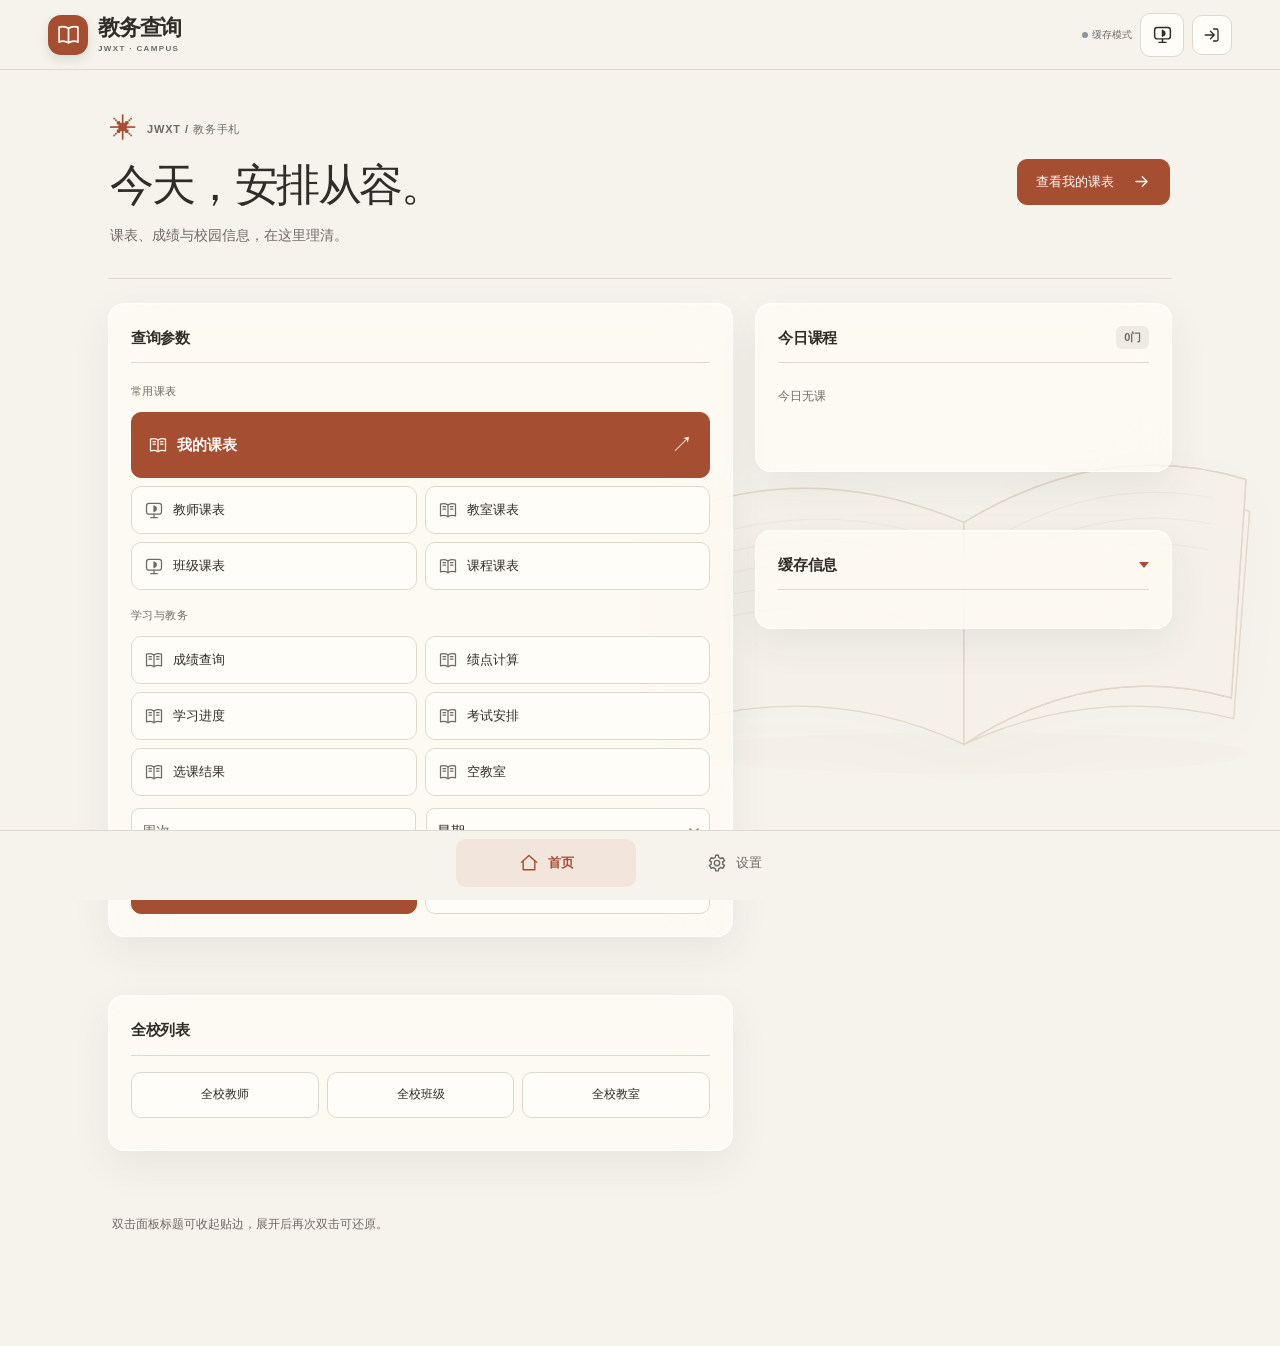
==== commit a8e363de: "Use the approved Claude paper interface for the release" ====
--- a/jwxt-webapp/index.html
+++ b/jwxt-webapp/index.html
@@ -3,7 +3,7 @@
 <head>
 <meta charset="UTF-8" />
 <meta name="viewport" content="width=device-width, initial-scale=1.0, viewport-fit=cover" />
-<title>CICP 教务查询</title>
+<title>Claude 风格 · 教务查询</title>
 <script>
 // Set the first paint to the saved preference, including older Android WebViews.
 (function(){var mode='system';try{mode=localStorage.getItem('jwxt_theme')||'system';}catch(e){}var system=false;try{system=window.Android&&Android.getSystemDarkMode?Android.getSystemDarkMode():window.matchMedia&&window.matchMedia('(prefers-color-scheme: dark)').matches;}catch(e){}document.documentElement.setAttribute('data-theme',(mode==='dark'||mode==='system'&&system)?'dark':'');})();
@@ -879,7 +879,7 @@
   </section>
 
   <section class="settings-group card about-card">
-    <div class="about-brand"><span class="about-symbol">C</span><div><span class="settings-kicker">CAMPUS COMPANION</span><h3>CICP 教务查询</h3><p>课程与教务，随时查看。</p></div><span class="about-version">v0.9.8</span></div>
+    <div class="about-brand"><span class="about-symbol">C</span><div><span class="settings-kicker">CAMPUS COMPANION</span><h3>CICP 教务查询</h3><p>课程与教务，随时查看。</p></div><span class="about-version">v0.9.8 · Claude</span></div>
     <div class="about-features"><div><strong>离线可用</strong><span>查过的信息，随时查看</span></div><div><strong>账户隔离</strong><span>个人缓存分开保存</span></div></div>
     <p class="about-copy">独立学习项目，数据来自中央司法警官学院教务系统。应用查询结果以学校教务系统为准。</p>
     <div class="about-footer"><span>由豆包与 Codex 协作开发<br><small>开源许可 · MIT</small></span><button type="button" class="set-btn" onclick="openRepo()">查看源码 ↗</button></div>
--- a/jwxt-webapp/ui/app.css
+++ b/jwxt-webapp/ui/app.css
@@ -1,216 +1,133 @@
 
-:root { --sans:-apple-system,BlinkMacSystemFont,'SF Pro Text','SF Pro Display','Helvetica Neue',Arial,'PingFang SC','Microsoft YaHei',sans-serif; --cream:#f5f5f0; --cream-2:#ecece6; --glass:rgba(255,255,252,.90); --glass-2:rgba(248,248,243,.88); --glass-border:rgba(60,65,58,.14); --glass-hi:rgba(255,255,255,.62); --line:rgba(60,65,58,.14); --ink:#20231f; --ink-light:#73776f; --sheet-bg:rgba(250,250,246,.97); --grad-a:rgba(232,156,177,.12); --grad-b:rgba(74,111,79,.10); --grad-c:rgba(214,203,176,.10); --apple-accent:#3e6946; --apple-focus:0 0 0 3px rgba(62,105,70,.22); }
-body { font-family:var(--sans); color:var(--ink); line-height:1.52; }
-.topbar { background:rgba(248,248,244,.90); border-bottom-color:var(--line); box-shadow:0 2px 10px rgba(24,32,24,.035); }
-.topbar-title,.tb-r-title { font-family:var(--sans); letter-spacing:-.025em; }
-.topbar .mono,.card-header .mono,.settings-kicker { font-family:var(--sans); letter-spacing:.05em; text-transform:none; }
-main { max-width:620px; padding-top:16px; }
-.card { border-color:var(--line); border-radius:16px; background:rgba(255,255,252,.84); box-shadow:0 2px 10px rgba(24,32,24,.04); backdrop-filter:none; -webkit-backdrop-filter:none; }
-.card-green { background:rgba(255,255,252,.80); }
-.card-pink { background:rgba(255,253,250,.86); border-color:rgba(190,113,132,.18); }
-.card-header { border-bottom-color:var(--line); padding-bottom:9px; }
-.card-header .mono { color:var(--ink-light); font-size:12px; font-weight:600; }
-.card-pink .card-header .mono { color:#a55e71; }
-input,select,button { font-family:var(--sans); }
-input[type=text],input[type=password],select { min-height:44px; border-radius:10px; border-color:var(--line); background:rgba(255,255,255,.80); }
-button { min-height:44px; border-radius:10px; background:linear-gradient(180deg,#4a7350,#3a6142); box-shadow:0 2px 5px rgba(34,67,41,.10); }
-button.outline { background:rgba(255,255,255,.62); border-color:var(--line); box-shadow:none; }
-button:focus-visible,.type-btn:focus-visible,input:focus-visible,select:focus-visible,.nav-item:focus-visible { outline:none; box-shadow:var(--apple-focus); }
-.type-grid { gap:8px; }
-.type-btn { min-height:44px; border-radius:10px; border-color:var(--line); background:rgba(255,255,255,.55); box-shadow:none; }
-.type-btn.active { background:#426a49; box-shadow:0 3px 8px rgba(46,74,42,.13); }
-.btn-group { gap:8px; }
-.btn-chip { min-height:40px; border:1px solid rgba(60,65,58,.18); border-radius:9px; background:rgba(255,255,255,.5); box-shadow:none; }
-.sched-course:not(.pink),.course-card.green,.course-row.green { background:#e4ecdf; color:#304a34; border:1px solid rgba(62,105,70,.12); }
-.sched-course.pink,.course-card.pink,.course-row.pink { background:#f4e5e8; color:#62444a; border:1px solid rgba(175,102,124,.13); }
-.sched-course { min-height:44px; border-radius:8px; box-shadow:none; }
-.course-card,.course-row { border-radius:12px; box-shadow:0 1px 6px rgba(24,32,24,.045); }
-.schedule-day-title { font-family:var(--sans); }
-th { font-family:var(--sans); border-bottom:1px solid var(--line); }
-td { border-bottom-color:var(--line); }
-.settings-panel { background:rgba(246,246,241,.97); }
-.settings-hero { background:linear-gradient(145deg,#46694b,#65816a); border-radius:18px; box-shadow:0 5px 16px rgba(39,65,43,.12); }
-.settings-hero h2 { font-family:var(--sans); }
-.settings-panel .settings-group { border-radius:15px; background:rgba(255,255,252,.88); border:1px solid var(--line); box-shadow:none; }
-.settings-section-head h3 { font-family:var(--sans); }
-.settings-panel .set-row { border-bottom-color:var(--line); }
-.bottomnav { bottom:calc(14px + env(safe-area-inset-bottom,0px)); border:1px solid rgba(255,255,255,.78); background:rgba(246,246,241,.76); }
-.bottomnav .nav-item { font-family:var(--sans); min-height:60px; }
-body.in-result #todaySection.open,body.in-result #cacheInfoSection.open,body.in-result #querySection.open,body.in-result #browseNav.open { box-shadow:0 8px 22px rgba(36,47,34,.13),inset 0 1px 0 rgba(255,255,255,.78); }
-html[data-theme=dark] { --cream:#171a17; --cream-2:#222622; --glass:rgba(35,39,35,.92); --glass-2:rgba(38,43,38,.92); --glass-border:rgba(225,232,218,.15); --glass-hi:rgba(255,255,255,.07); --line:rgba(235,235,225,.14); --ink:#f0f1eb; --ink-light:#b4b8af; --sheet-bg:rgba(29,33,29,.98); --grad-a:rgba(176,117,138,.10); --grad-b:rgba(143,174,110,.10); --grad-c:rgba(164,154,130,.06); }
-html[data-theme=dark] .topbar { background:rgba(24,27,24,.92); }
-html[data-theme=dark] .card,html[data-theme=dark] .card-green,html[data-theme=dark] .card-pink,html[data-theme=dark] .settings-panel .settings-group { background:rgba(36,40,36,.94); }
-html[data-theme=dark] input[type=text],html[data-theme=dark] input[type=password],html[data-theme=dark] select { background:#292e29; border-color:var(--line); }
-html[data-theme=dark] .sched-course:not(.pink),html[data-theme=dark] .course-card.green,html[data-theme=dark] .course-row.green { background:#2b392d; color:#e5efe2; }
-html[data-theme=dark] .sched-course.pink,html[data-theme=dark] .course-card.pink,html[data-theme=dark] .course-row.pink { background:#402f34; color:#f3e2e5; }
-html[data-theme=dark] .settings-panel { background:rgba(22,25,22,.98); }
-@media(prefers-reduced-motion:reduce) { *,*::before,*::after { animation-duration:.01ms!important; animation-iteration-count:1!important; transition-duration:.01ms!important; scroll-behavior:auto!important; } }
-@media(prefers-reduced-transparency:reduce) { .topbar,.bottomnav,.card { backdrop-filter:none!important; -webkit-backdrop-filter:none!important; background:#f5f5f0!important; } }
-@media(max-width:420px) { main { padding-left:16px; padding-right:16px; } }
-
-
-.apple-entry-heading{grid-column:1/-1;padding:10px 2px 1px;color:var(--ink-light);font:600 11px -apple-system,BlinkMacSystemFont,"Segoe UI",sans-serif}.apple-entry-heading:first-child{padding-top:2px}#typeGrid .type-btn[data-v=self]{grid-column:1/-1;min-height:52px;justify-content:flex-start;padding:0 16px;text-align:left;font-size:15px;font-weight:650;background:linear-gradient(110deg,rgba(62,105,70,.09),rgba(255,255,255,.75));box-shadow:inset 3px 0 0 var(--apple-accent),0 3px 10px rgba(46,74,42,.06)}#typeGrid .type-btn[data-v=self]::after{content:"常用";margin-left:auto;padding:4px 8px;border-radius:999px;background:rgba(62,105,70,.09);font-size:10px}#typeGrid .type-btn[data-v=self].active{background:linear-gradient(110deg,#416849,#35563b);color:#fff}
-
-
-/* Apple HIG layout pass: dashboard columns and a conventional two-tab bar */
-body.in-result #main { max-width:100%; padding:0 0 calc(112px + env(safe-area-inset-bottom,0px)); }
-body.in-result .apple-welcome { display:none; }
-#main { max-width:1120px; padding:22px 28px calc(112px + env(safe-area-inset-bottom,0px)); }
-.apple-dashboard { display:grid; gap:16px; }
-.apple-welcome { display:flex; align-items:center; justify-content:space-between; gap:16px; min-height:132px; padding:22px 24px; border:1px solid var(--glass-border); border-radius:20px; background:linear-gradient(125deg,rgba(255,255,255,.92),rgba(239,244,233,.9)); box-shadow:0 7px 22px rgba(39,57,40,.07); }
-.apple-welcome .eyebrow { color:var(--ink-light); font:600 11px var(--sans); letter-spacing:.08em; }
-.apple-welcome h2 { margin-top:5px; color:var(--green-deep); font:650 clamp(22px,3vw,30px)/1.2 var(--sans); letter-spacing:-.035em; }
-.apple-welcome p { margin-top:6px; color:var(--ink-light); font:13px var(--sans); }
-.apple-welcome .welcome-action { flex:0 0 auto; min-height:46px; padding:0 17px; border:0; border-radius:12px; background:#3e6946; color:#fff; font:600 13px var(--sans); box-shadow:0 3px 9px rgba(40,76,47,.16); }
-.apple-dashboard-grid { display:grid; grid-template-areas:'welcome today' 'query today' 'browse cache'; grid-template-columns:minmax(0,1.18fr) minmax(280px,.82fr); align-items:start; gap:16px; }
-#todaySection { grid-area:today; }
-#querySection { grid-area:query; }
-#browseNav { grid-area:browse; }
-#cacheInfoSection { grid-area:cache; }
-.apple-dashboard-grid > section { min-width:0; margin:0; }
-.apple-dashboard-grid > #todaySection .card { min-height:180px; }
-#todaySection .card-header { color:var(--green); }
-#cacheInfoSection .card-header { cursor:pointer; }
-.apple-dashboard-grid .card { border-radius:17px; }
-/* 首页底栏改为标准等宽标签，取消旧的变形滑块动画 */
-#bottomNav { width:min(360px,calc(100vw - 32px)); min-height:70px; gap:4px; padding:5px; border-radius:22px; bottom:calc(12px + env(safe-area-inset-bottom,0px)); background:rgba(248,248,244,.94); border:1px solid rgba(60,65,58,.12); box-shadow:0 7px 24px rgba(20,26,20,.15); }
-#bottomNav::before,#bottomNav::after { display:none; }
-#bottomNav .glass-slide { display:none; }
-#bottomNav .nav-item { min-height:58px; flex:1 1 50%; gap:4px; border-radius:16px; color:#666d65; font:500 11px var(--sans); transform:none; box-shadow:none; }
-#bottomNav .nav-item svg { width:22px; height:22px; transform:none; }
-#bottomNav .nav-item.active { color:#315b39; background:rgba(62,105,70,.11); font-weight:650; }
-#bottomNav .nav-item.active svg { transform:none; }
-/* System dark appearance: keep text, selected controls, fields, tables and glass surfaces legible */
-html[data-theme=dark] { --cream:#171a17; --cream-2:#222622; --green:#a6c795; --green-lite:#91b47f; --green-deep:#a6c795; --pink:#d58da0; --pink-deep:#dc9aab; --ink:#f1f2ed; --ink-light:#b3b8af; --line:rgba(236,239,231,.14); --row:#222722; --glass:rgba(38,42,38,.94); --glass-2:rgba(43,48,43,.94); --glass-border:rgba(230,236,224,.15); --glass-hi:rgba(255,255,255,.07); --sheet-bg:rgba(30,34,30,.98); --grad-a:rgba(176,117,138,.10); --grad-b:rgba(143,174,110,.10); --grad-c:rgba(164,154,130,.06); }
-html[data-theme=dark] body,html[data-theme=dark] .card-header .mono,html[data-theme=dark] .settings-panel .set-label { color:var(--ink); }
-html[data-theme=dark] html::before { background:radial-gradient(420px 420px at 12% 8%,var(--grad-a),transparent 60%),radial-gradient(520px 520px at 88% 20%,var(--grad-b),transparent 65%),#111410; }
-html[data-theme=dark] .apple-welcome { background:linear-gradient(130deg,#252c26,#202820); border-color:rgba(236,239,231,.12); box-shadow:0 8px 24px rgba(0,0,0,.22); }
-html[data-theme=dark] .apple-welcome h2 { color:#e8f0e3; }
-html[data-theme=dark] .apple-welcome .welcome-action { background:#71916b; color:#111710; }
-html[data-theme=dark] .card,html[data-theme=dark] .card-green,html[data-theme=dark] .card-pink,html[data-theme=dark] .settings-panel .settings-group { background:#242924; border-color:var(--line); color:var(--ink); }
-html[data-theme=dark] .card-pink .card-header .mono { color:#e4a4b3; }
-html[data-theme=dark] input[type=text],html[data-theme=dark] input[type=password],html[data-theme=dark] select { background:#1d221e; color:var(--ink); border-color:var(--line); color-scheme:dark; }
-html[data-theme=dark] #typeGrid .type-btn { background:#303630; color:#dce5d8; border-color:rgba(230,236,224,.14); }
-html[data-theme=dark] #typeGrid .type-btn.active { background:#557451; color:#fff; }
-html[data-theme=dark] #typeGrid .type-btn[data-v=self] { background:linear-gradient(110deg,#29382b,#253127); color:#e8f0e3; }
-html[data-theme=dark] #typeGrid .type-btn[data-v=self].active { background:linear-gradient(110deg,#4e714e,#405f42); color:#fff; }
-html[data-theme=dark] .btn-chip,html[data-theme=dark] button.outline { background:#2c322c; color:#d8e5d3; border-color:rgba(230,236,224,.18); }
-html[data-theme=dark] .sched-course:not(.pink),html[data-theme=dark] .course-card.green,html[data-theme=dark] .course-row.green { background:#2b392d; border-color:#405143; color:#e3eee0; }
-html[data-theme=dark] .sched-course.pink,html[data-theme=dark] .course-card.pink,html[data-theme=dark] .course-row.pink { background:#402f34; border-color:#59404a; color:#f3e2e5; }
-html[data-theme=dark] th { background:#292f29; color:#cbdcc4; border-color:var(--line); }
-html[data-theme=dark] td,html[data-theme=dark] tr:nth-child(even) td { background:transparent; color:var(--ink); border-color:var(--line); }
-html[data-theme=dark] .settings-panel { background:rgba(20,24,20,.98); }
-html[data-theme=dark] .settings-hero { background:linear-gradient(135deg,#293b2c,#344a35); border-color:rgba(255,255,255,.12); }
-html[data-theme=dark] .settings-icon { color:#d2e2cb; background:#303a30; }
-html[data-theme=dark] #bottomNav { background:rgba(35,40,35,.96); border-color:rgba(255,255,255,.12); box-shadow:0 8px 26px rgba(0,0,0,.48); }
-html[data-theme=dark] #bottomNav .nav-item { color:#c1c7bd; }
-html[data-theme=dark] #bottomNav .nav-item.active { color:#e4f1de; background:rgba(132,171,119,.24); }
-html[data-theme=dark] body.in-result #todaySection.open,html[data-theme=dark] body.in-result #cacheInfoSection.open,html[data-theme=dark] body.in-result #querySection.open,html[data-theme=dark] body.in-result #browseNav.open { background:rgba(31,36,31,.97); border-color:rgba(235,240,231,.18); }
-@media(max-width:820px) { #main { max-width:640px; padding:16px 18px calc(108px + env(safe-area-inset-bottom,0px)); } .apple-dashboard-grid { grid-template-areas:'welcome' 'today' 'query' 'browse' 'cache'; grid-template-columns:minmax(0,1fr); gap:12px; } .apple-welcome { min-height:116px; padding:19px; } .apple-welcome .welcome-action { min-height:44px; padding:0 12px; } }
-@media(max-width:380px) { .apple-welcome { align-items:flex-start; flex-direction:column; } .apple-welcome .welcome-action { width:100%; } }
-
-
-
-:root{--ap-bg:#f4f5f0;--ap-surface:#fff;--ap-surface-2:#edf1e9;--ap-ink:#18231b;--ap-muted:#707b70;--ap-line:#e1e6dd;--ap-green:#244b32;--ap-green-2:#38664a;--ap-accent:#d8879a;--ap-shadow:0 12px 36px rgba(30,48,34,.055);--ap-radius:24px;--ap-font:-apple-system,BlinkMacSystemFont,"SF Pro Text","SF Pro Display","Helvetica Neue",Arial,sans-serif}
-html,body{font-family:var(--ap-font)!important;color:var(--ap-ink)}
-body{background:var(--ap-bg)!important}
-html::before{background:radial-gradient(780px 480px at 8% 0%,rgba(216,135,154,.10),transparent 70%),radial-gradient(850px 560px at 96% 8%,rgba(94,137,92,.12),transparent 70%),var(--ap-bg)!important;animation:none!important}
-.topbar{min-height:70px;padding-inline:clamp(20px,4vw,56px);background:rgba(250,251,247,.82)!important;border-bottom:1px solid rgba(49,68,51,.08);box-shadow:0 2px 16px rgba(28,43,30,.035)!important;backdrop-filter:blur(22px);-webkit-backdrop-filter:blur(22px)}
-.topbar .brand,.topbar h1{font-family:var(--ap-font)!important;letter-spacing:-.045em}
-#main{max-width:1180px!important;padding:30px 34px calc(116px + env(safe-area-inset-bottom,0px))!important}
-.apple-dashboard{display:flex;flex-direction:column;gap:24px}
-.apple-welcome{position:relative;isolation:isolate;overflow:hidden;display:flex;align-items:center;justify-content:space-between;gap:24px;min-height:214px;padding:34px clamp(26px,4vw,48px);border:1px solid rgba(64,94,65,.09);border-radius:30px;background:linear-gradient(115deg,#eaf0e6 0%,#f0f2e9 62%,#f7eee9 100%);box-shadow:0 12px 34px rgba(47,71,49,.055)}
-.apple-welcome:after{content:"";position:absolute;z-index:-1;right:12%;top:-120px;width:350px;height:350px;border:1px solid rgba(61,98,65,.12);border-radius:50%;box-shadow:0 0 0 30px rgba(61,98,65,.025),0 0 0 74px rgba(61,98,65,.02)}
-.apple-welcome .eyebrow{display:inline-flex;align-items:center;gap:9px;color:#607565;font:650 10px/1 var(--ap-font);letter-spacing:.15em;text-transform:uppercase}
-.apple-welcome .eyebrow:before{content:"";width:7px;height:7px;border-radius:50%;background:var(--ap-green-2)}
-.apple-welcome h2{max-width:620px;margin:18px 0 0;color:#1b3825;font:650 clamp(32px,4vw,48px)/1.1 var(--ap-font);letter-spacing:-.065em}
-.apple-welcome p{margin:12px 0 0;color:#657366;font:15px/1.55 var(--ap-font);letter-spacing:-.01em}
-.apple-welcome .welcome-action{position:relative;z-index:1;display:inline-flex;align-items:center;justify-content:center;gap:14px;min-height:50px;padding:0 19px;border:0;border-radius:15px;background:var(--ap-green);color:white;font:600 14px var(--ap-font);letter-spacing:-.01em;box-shadow:0 7px 16px rgba(36,75,50,.17);transition:transform .2s,background .2s}
-.apple-welcome .welcome-action:hover{background:#183b25;transform:translateY(-1px)}
-.apple-dashboard-grid{display:grid;grid-template-columns:minmax(0,1.18fr) minmax(300px,.82fr);align-items:start;gap:22px}
-.apple-primary-column,.apple-support-column{display:flex;min-width:0;flex-direction:column;gap:18px}
-.apple-dashboard-grid>section{min-width:0;margin:0!important}
-.apple-dashboard-grid .card{overflow:hidden;border:1px solid rgba(42,64,44,.075)!important;border-radius:var(--ap-radius)!important;background:var(--ap-surface)!important;box-shadow:var(--ap-shadow)!important;padding:22px 24px!important}
-.apple-dashboard-grid .card-header{min-height:30px;margin-bottom:16px;padding:0 0 13px!important;border-bottom:1px solid var(--ap-line)!important;color:var(--ap-ink)!important}
-.apple-dashboard-grid .card-header .mono{color:var(--ap-ink)!important;font:650 15px/1.3 var(--ap-font)!important;letter-spacing:-.025em}
-.apple-dashboard-grid #todaySection .card{min-height:166px;background:linear-gradient(145deg,#eaf1e6,#f1f4ed)!important;border-color:rgba(69,104,68,.1)!important}
-.apple-dashboard-grid #todaySection .card-header{border-color:rgba(55,86,56,.13)!important}
-#todayCount{padding:5px 9px;border-radius:999px;background:rgba(45,83,53,.08);color:#537057!important;font:600 11px var(--ap-font)!important}
-#todayCourses{font-family:var(--ap-font)}
-.apple-dashboard-grid #querySection .card{padding:24px!important}
-.apple-dashboard-grid #querySection .card-header{border-color:rgba(216,135,154,.38)!important}
-.apple-dashboard-grid #querySection .card-header .mono{color:#a85e73!important}
-.apple-entry-heading{padding:7px 2px 3px!important;color:#818a80!important;font:650 10px/1.2 var(--ap-font)!important;letter-spacing:.1em;text-transform:uppercase}
-#typeGrid{gap:9px!important}
-#typeGrid .type-btn{min-height:46px!important;padding:0 13px!important;border:1px solid #e2e7df!important;border-radius:14px!important;background:#fafbf8!important;color:#425347!important;font:550 13px var(--ap-font)!important;letter-spacing:-.015em;box-shadow:none!important;transition:background .18s,border .18s,transform .18s}
-#typeGrid .type-btn:hover{transform:translateY(-1px);border-color:#b9c8b8!important;background:#f3f6f0!important}
-#typeGrid .type-btn[data-v=self]{min-height:52px!important;padding-inline:16px!important;border:0!important;border-radius:15px!important;background:linear-gradient(110deg,#294f35,#3e6848)!important;color:#fff!important;box-shadow:0 7px 14px rgba(41,79,53,.15)!important}
-#typeGrid .type-btn[data-v=self]::after{background:rgba(255,255,255,.16)!important;color:#fff!important}
-#typeGrid .type-btn.active:not([data-v=self]){border-color:#52745a!important;background:#edf3eb!important;color:#26482f!important}
-#querySection input,#querySection select{min-height:48px!important;border:1px solid #dfe5dc!important;border-radius:13px!important;background:#fafbf9!important;color:var(--ap-ink)!important;font:14px var(--ap-font)!important;box-shadow:none!important}
-#querySection input:focus,#querySection select:focus{outline:3px solid rgba(56,102,74,.17)!important;border-color:#64836a!important}
-#querySection button:not(.type-btn){min-height:46px!important;border:1px solid var(--ap-green)!important;border-radius:13px!important;background:var(--ap-green)!important;color:#fff!important;font:600 13px var(--ap-font)!important;box-shadow:none!important}
-#querySection button.outline{background:transparent!important;color:var(--ap-green)!important}
-#browseNav .btn-group{display:flex;flex-wrap:wrap;gap:8px}
-#browseNav .btn-chip{min-height:42px!important;padding:0 14px!important;border:1px solid #e0e6dc!important;border-radius:13px!important;background:#f8faf7!important;color:#334c39!important;font:550 12px var(--ap-font)!important;box-shadow:none!important}
-#cacheInfoSection #cacheBody{font:12px/1.8 var(--ap-font)!important;color:var(--ap-muted)!important}
-#cacheList{color:var(--ap-green)!important}
-#bottomNav{position:fixed!important;z-index:800!important;left:0!important;right:0!important;bottom:0!important;transform:none!important;width:100%!important;max-width:none!important;min-height:calc(72px + env(safe-area-inset-bottom,0px))!important;display:flex!important;justify-content:center!important;align-items:flex-start!important;gap:6px!important;padding:8px 16px calc(8px + env(safe-area-inset-bottom,0px))!important;border:0!important;border-top:1px solid rgba(45,62,47,.11)!important;border-radius:0!important;background:rgba(250,251,248,.88)!important;box-shadow:0 -5px 24px rgba(31,45,32,.045)!important;backdrop-filter:blur(24px) saturate(1.45)!important;-webkit-backdrop-filter:blur(24px) saturate(1.45)!important}
-#bottomNav:before,#bottomNav:after,#bottomNav .glass-slide{display:none!important}
-#bottomNav .nav-item{width:min(190px,40vw)!important;min-height:50px!important;flex:0 1 190px!important;display:flex!important;flex-direction:row!important;justify-content:center!important;gap:9px!important;padding:0 15px!important;border:0!important;border-radius:14px!important;background:transparent!important;color:#707a70!important;font:550 13px var(--ap-font)!important;box-shadow:none!important;transform:none!important}
-#bottomNav .nav-item svg{width:20px!important;height:20px!important;stroke:currentColor!important}
-#bottomNav .nav-item.active{background:rgba(54,99,66,.09)!important;color:#264b32!important;font-weight:650!important}
-#bottomNav .nav-item:focus-visible,.apple-welcome button:focus-visible,#typeGrid button:focus-visible{outline:3px solid rgba(0,122,255,.42)!important;outline-offset:2px}
-#settingsSection{max-width:850px!important;margin:26px auto 0!important;padding:0 24px calc(120px + env(safe-area-inset-bottom,0px))!important;background:transparent!important}
-#settingsSection .settings-hero{padding:34px!important;border:1px solid rgba(42,64,44,.08)!important;border-radius:28px!important;background:linear-gradient(120deg,#e9f0e5,#f2f3ed)!important;box-shadow:none!important}
-#settingsSection .settings-hero h2{font:650 34px/1.15 var(--ap-font)!important;letter-spacing:-.05em}
-#settingsSection .settings-group{margin-top:16px!important;border:1px solid rgba(42,64,44,.075)!important;border-radius:22px!important;background:#fff!important;box-shadow:var(--ap-shadow)!important}
-#settingsSection .settings-icon{border-radius:12px!important;background:#edf2ea!important;color:#365c3d!important}
-#demoCompare{border:1px solid rgba(49,71,51,.14)!important;border-radius:999px!important;background:#fff!important;color:#425547!important;font:600 11px var(--ap-font)!important}
-body>div[style*="position:fixed"][style*="left:10px"]{border:1px solid rgba(49,71,51,.12)!important;border-radius:999px!important;background:rgba(250,251,248,.88)!important;color:#56685a!important;box-shadow:0 4px 18px rgba(30,48,34,.08)!important;font:600 10px var(--ap-font)!important;backdrop-filter:blur(16px)}
-body.in-result #main{max-width:100%!important;padding:0 0 calc(112px + env(safe-area-inset-bottom,0px))!important}
-body.in-result .apple-welcome{display:none}
-html[data-theme=dark]{--ap-bg:#141815;--ap-surface:#202621;--ap-surface-2:#252d26;--ap-ink:#eff2ec;--ap-muted:#aab4aa;--ap-line:rgba(226,236,226,.12);--ap-green:#9cc49f;--ap-green-2:#83ad87;--ap-accent:#d693a5;--ap-shadow:0 14px 38px rgba(0,0,0,.18)}
-html[data-theme=dark] body{background:var(--ap-bg)!important;color:var(--ap-ink)!important}
-html[data-theme=dark]::before{background:radial-gradient(800px 500px at 8% 0%,rgba(179,105,128,.09),transparent 70%),radial-gradient(850px 560px at 96% 8%,rgba(99,143,100,.11),transparent 70%),var(--ap-bg)!important}
-html[data-theme=dark] .topbar{background:rgba(24,30,25,.88)!important;border-color:rgba(232,240,231,.08)!important}
-html[data-theme=dark] .apple-welcome{border-color:rgba(230,240,228,.08);background:linear-gradient(115deg,#202b22,#242b24 64%,#30272a);box-shadow:0 14px 36px rgba(0,0,0,.14)}
-html[data-theme=dark] .apple-welcome:after{border-color:rgba(192,220,190,.12);box-shadow:0 0 0 30px rgba(192,220,190,.025),0 0 0 74px rgba(192,220,190,.02)}
-html[data-theme=dark] .apple-welcome .eyebrow,html[data-theme=dark] .apple-welcome p{color:#b2c0b2}
-html[data-theme=dark] .apple-welcome h2{color:#f1f4ed}
-html[data-theme=dark] .apple-welcome .welcome-action{background:#9bc29a;color:#142016}
-html[data-theme=dark] .apple-dashboard-grid .card,html[data-theme=dark] #settingsSection .settings-group{background:#202621!important;border-color:rgba(230,240,228,.09)!important;color:var(--ap-ink)!important}
-html[data-theme=dark] .apple-dashboard-grid #todaySection .card{background:linear-gradient(145deg,#26372a,#222c24)!important;border-color:rgba(164,202,162,.1)!important}
-html[data-theme=dark] .apple-dashboard-grid .card-header .mono{color:var(--ap-ink)!important}
-html[data-theme=dark] .apple-dashboard-grid #querySection .card-header .mono{color:#e0a6b4!important}
-html[data-theme=dark] .apple-entry-heading{color:#aab4aa!important}
-html[data-theme=dark] #typeGrid .type-btn{border-color:#374139!important;background:#282f29!important;color:#e0e8de!important}
-html[data-theme=dark] #typeGrid .type-btn[data-v=self]{border:0!important;background:linear-gradient(110deg,#355c3d,#426b49)!important;color:#fff!important}
-html[data-theme=dark] #typeGrid .type-btn.active:not([data-v=self]){border-color:#739477!important;background:#304432!important;color:#ecf5e9!important}
-html[data-theme=dark] #querySection input,html[data-theme=dark] #querySection select{border-color:#3c463d!important;background:#171d18!important;color:var(--ap-ink)!important;color-scheme:dark}
-html[data-theme=dark] #querySection button:not(.type-btn){border-color:#82ad86!important;background:#82ad86!important;color:#152017!important}
-html[data-theme=dark] #querySection button.outline{background:transparent!important;color:#b2d3b2!important}
-html[data-theme=dark] #browseNav .btn-chip{border-color:#3b463c!important;background:#252d26!important;color:#d9e7d8!important}
-html[data-theme=dark] #todayCount{background:rgba(167,207,165,.12);color:#b9d7b8!important}
-html[data-theme=dark] #bottomNav{border-color:rgba(230,240,228,.1)!important;background:rgba(25,31,26,.91)!important;box-shadow:0 -5px 24px rgba(0,0,0,.18)!important}
-html[data-theme=dark] #bottomNav .nav-item{color:#aab5aa!important}
-html[data-theme=dark] #bottomNav .nav-item.active{background:rgba(140,185,140,.13)!important;color:#b9d9b8!important}
-html[data-theme=dark] #settingsSection .settings-hero{border-color:rgba(230,240,228,.08)!important;background:linear-gradient(120deg,#202b22,#282e29)!important}
-html[data-theme=dark] #settingsSection .settings-icon{background:#2d382f!important;color:#b3d0b3!important}
-html[data-theme=dark] #demoCompare{border-color:rgba(230,240,228,.13)!important;background:#273029!important;color:#dce7da!important}
-html[data-theme=dark] body>div[style*="position:fixed"][style*="left:10px"]{border-color:rgba(230,240,228,.13)!important;background:rgba(31,38,32,.88)!important;color:#b5c5b5!important}
-@media(max-width:820px){#main{max-width:680px!important;padding:20px 18px calc(104px + env(safe-area-inset-bottom,0px))!important}.apple-dashboard{gap:18px}.apple-welcome{min-height:190px;padding:27px 25px;border-radius:25px}.apple-welcome h2{font-size:36px}.apple-dashboard-grid{grid-template-columns:minmax(0,1fr);gap:14px}.apple-primary-column,.apple-support-column{gap:14px}.apple-primary-column{display:contents}.apple-support-column{display:contents}#querySection{order:1}#todaySection{order:2}#browseNav{order:3}#cacheInfoSection{order:4}#querySection .card{padding:20px!important}.apple-dashboard-grid .card{border-radius:21px!important;padding:19px 20px!important}#settingsSection{padding-inline:18px}}
-@media(max-width:520px){.topbar{min-height:60px;padding-inline:16px}.apple-welcome{align-items:flex-start;flex-direction:column;gap:18px;min-height:0;padding:25px 22px}.apple-welcome h2{margin-top:15px;font-size:32px}.apple-welcome p{font-size:13px}.apple-welcome .welcome-action{min-height:46px;width:100%;justify-content:space-between;padding-inline:15px}.apple-welcome:after{right:-180px;top:-120px;width:300px;height:300px}#main{padding-inline:14px!important}.apple-dashboard-grid .card{padding:18px!important}#typeGrid{gap:7px!important}#typeGrid .type-btn{min-height:44px!important;padding:0 9px!important;font-size:12px!important}#bottomNav{min-height:calc(66px + env(safe-area-inset-bottom,0px))!important;padding-top:6px!important}#bottomNav .nav-item{min-height:48px!important;font-size:12px!important}}
-@media(prefers-reduced-motion:reduce){.apple-welcome .welcome-action,#typeGrid .type-btn{transition:none!important}}
-@media(prefers-reduced-transparency:reduce){#bottomNav{backdrop-filter:none!important;-webkit-backdrop-filter:none!important;background:var(--ap-bg)!important}}
+:root{
+ --paper:#f6f3ec;--surface:#fffdf8;--surface-muted:#eeebe3;--text:#302c27;--muted:#716a62;--rule:#ded8ce;
+ --accent:#a64e32;--accent-hover:#8e3f28;--accent-soft:#f2e5dc;--on-accent:#fffaf5;--course-surface:#f0eae0;--course-alt:#f0e7e5;
+ --cream:var(--paper);--cream-2:var(--surface-muted);--green:var(--accent);--green-lite:var(--accent-hover);--green-deep:var(--text);--pink:#ad7165;--pink-deep:var(--accent);
+ --ink:var(--text);--ink-light:var(--muted);--line:var(--rule);--row:var(--surface-muted);--glass:var(--surface);--glass-2:var(--surface);--glass-border:var(--rule);--glass-hi:transparent;--sheet-bg:var(--surface);--blur:0px;--grad-a:transparent;--grad-b:transparent;--grad-c:transparent;
+ --font-ui:-apple-system,BlinkMacSystemFont,"Segoe UI","PingFang SC","Microsoft YaHei",sans-serif;
+ --font-heading:Georgia,"Noto Serif SC","Source Han Serif SC","Songti SC",SimSun,serif;--serif:var(--font-ui);--mono:ui-monospace,"SFMono-Regular",Consolas,monospace;
+ color-scheme:light;
+}
+html[data-theme="dark"]{
+ --paper:#211f1c;--surface:#2b2824;--surface-muted:#34302a;--text:#ece7de;--muted:#b4aca1;--rule:#494239;
+ --accent:#dfaa8f;--accent-hover:#e8bda5;--accent-soft:#403027;--on-accent:#2b2019;--course-surface:#342e27;--course-alt:#382d2c;
+ --cream:var(--paper);--cream-2:var(--surface-muted);--green:var(--accent);--green-lite:var(--accent-hover);--green-deep:var(--text);--pink:#ce9c91;--pink-deep:var(--accent);--ink:var(--text);--ink-light:var(--muted);--line:var(--rule);--row:var(--surface-muted);--glass:var(--surface);--glass-2:var(--surface);--glass-border:var(--rule);--glass-hi:transparent;--sheet-bg:var(--surface);color-scheme:dark;
+}
+html::before,html[data-theme="dark"]::before{background:var(--paper);animation:none}
+body,html[data-theme="dark"] body{background:var(--paper);color:var(--text);font-family:var(--font-ui);font-size:15px;line-height:1.55}
+button,input,select{font-family:var(--font-ui)}
+button{min-height:44px;border:1px solid var(--accent);border-radius:10px;background:var(--accent);color:var(--on-accent);font-weight:550;box-shadow:none;transition:background .16s,border-color .16s}
+button:hover{filter:none}
+button.outline,button.small.outline,.btn-chip,.seg button,.set-btn{background:var(--surface);color:var(--text);border:1px solid var(--rule);box-shadow:none}
+button:focus-visible,input:focus-visible,select:focus-visible{outline:3px solid var(--accent);outline-offset:3px;box-shadow:none}
+input[type=text],input[type=password],select,.setting-input{min-height:46px;border:1px solid var(--rule);border-radius:10px;background-color:var(--surface);color:var(--text);backdrop-filter:none;-webkit-backdrop-filter:none}
+input::placeholder{color:var(--muted)}
+.mono{font-family:var(--font-ui);letter-spacing:0;text-transform:none}
+.topbar{min-height:70px;padding-inline:clamp(16px,4vw,48px);background:var(--paper);border-bottom:1px solid var(--rule);box-shadow:none;-webkit-mask-image:none;backdrop-filter:none;-webkit-backdrop-filter:none}
+.topbar-title{font-family:var(--font-heading);font-size:23px;font-weight:600;color:var(--text);letter-spacing:-.045em}
+.topbar-left>.mono{color:var(--muted);font-size:10px;letter-spacing:.05em}
+#statusText{font-size:11px!important;color:var(--muted)}
+#themeBtn,#loginBtn,#logoutBtn{min-height:40px!important;height:40px!important;border-radius:10px!important;border:1px solid var(--rule)!important;background:var(--surface)!important;color:var(--text)!important;box-shadow:none}
+#themeBtn{width:auto!important;writing-mode:horizontal-tb!important;font-size:12px!important;letter-spacing:0!important;padding:0 10px!important}
+#loginBtn,#logoutBtn{width:40px!important}
+#loginBtn svg,#logoutBtn svg{width:18px;height:18px}
+#main{max-width:1120px;padding:28px 28px calc(112px + env(safe-area-inset-bottom,0px))}
+.claude-dashboard{display:flex;flex-direction:column;gap:24px}
+.claude-hero{display:flex;align-items:center;justify-content:space-between;gap:24px;padding:18px 2px 30px;border-bottom:1px solid var(--rule)}
+.claude-eyebrow{display:flex;align-items:center;gap:9px;color:var(--muted);font-size:11px;font-weight:550;letter-spacing:.08em}
+.claude-mark{font-size:27px;line-height:1;color:var(--accent);font-family:Georgia,serif}
+.claude-hero h2{margin:14px 0 10px;color:var(--text);font-family:var(--font-heading);font-size:clamp(30px,4vw,44px);font-weight:500;line-height:1.3;letter-spacing:-.055em}
+.claude-hero p{margin:0;color:var(--muted);font-size:14px;line-height:1.7}
+.claude-hero-action{flex-shrink:0;display:flex;align-items:center;justify-content:center;gap:18px;min-height:46px;padding:0 18px;border-radius:10px}
+.claude-grid{display:grid;grid-template-columns:minmax(0,1.2fr) minmax(285px,.8fr);gap:22px;align-items:start}
+.claude-primary,.claude-support{display:flex;flex-direction:column;gap:18px;min-width:0}
+.claude-grid section{min-width:0}
+.card{border:1px solid var(--rule);border-radius:16px;background:var(--surface);box-shadow:0 2px 5px rgba(44,36,26,.025);backdrop-filter:none;-webkit-backdrop-filter:none}
+body:not(.in-result) .claude-grid .card{padding:22px;margin:0;background:var(--surface);border-color:var(--rule)}
+.card-header{padding-bottom:13px;margin-bottom:16px;border-bottom:1px solid var(--rule);color:var(--text);background:transparent}
+.card-header .mono,.card-pink .card-header .mono{font-size:15px;font-weight:600;color:var(--text);letter-spacing:-.02em}
+.card-pink,.card-pink .card-header{border-color:var(--rule)}
+#todayCount{font-size:11px!important;color:var(--muted)!important;background:var(--surface-muted);border-radius:6px;padding:3px 8px}
+#todayCourses{min-height:70px}
+body:not(.in-result) #todayCourses{padding-block:4px 8px}
+.claude-entry-heading{grid-column:1/-1;margin-top:5px;padding:4px 0;color:var(--muted);font-size:11px;font-weight:500;letter-spacing:.04em}
+.claude-entry-heading:first-child{margin-top:0}
+#typeGrid{grid-template-columns:repeat(2,minmax(0,1fr));gap:8px}
+#typeGrid .type-btn{display:flex;align-items:center;justify-content:flex-start;gap:9px;min-height:48px;padding:10px 12px;border:1px solid var(--rule);border-radius:10px;background:var(--surface);color:var(--text);font-size:13px;font-weight:500;text-align:left;box-shadow:none}
+#typeGrid .type-btn:hover{background:var(--surface-muted)}
+#typeGrid .type-btn.active{border-color:var(--accent);background:var(--accent-soft);color:var(--accent)}
+#typeGrid .type-btn[data-v=self]{grid-column:1/-1;min-height:66px;padding:12px 16px;font-size:15px;font-weight:600}
+#typeGrid .type-btn[data-v=self].active{background:var(--accent);color:var(--on-accent)}
+#typeGrid .type-btn[data-v=self]::after{content:'↗';margin-left:auto;font-size:22px;font-weight:400}
+.entry-icon{display:inline-flex;flex:none;width:20px;height:20px;color:var(--muted)}
+.entry-icon svg{width:100%;height:100%;fill:none;stroke:currentColor;stroke-width:1.5;stroke-linecap:round;stroke-linejoin:round}
+.type-btn.active .entry-icon{color:inherit}
+#querySection .card>div:last-child>button:nth-child(2){background:var(--surface);color:var(--text);border-color:var(--rule)}
+#browseNav .btn-group{display:grid;grid-template-columns:repeat(3,minmax(0,1fr));gap:8px}
+#browseNav .btn-chip{min-height:46px;padding:8px;font-size:12px;border-radius:10px}
+#cacheBody,#cacheList{font-family:var(--font-ui)!important;font-size:12px!important;line-height:1.8!important;overflow-wrap:anywhere;color:var(--muted)!important}
+.course-card,.course-row,.sched-course,.today-course-chip{border-radius:12px;box-shadow:none;backdrop-filter:none;-webkit-backdrop-filter:none}
+.course-card.green,.course-row.green,.sched-course:not(.pink),.today-course-chip:not(.pink),html[data-theme="dark"] .course-card.green,html[data-theme="dark"] .course-row.green{background:var(--course-surface);border:1px solid var(--rule);border-left:3px solid var(--accent);color:var(--text)}
+.course-card.pink,.course-row.pink,.sched-course.pink,.today-course-chip.pink,html[data-theme="dark"] .course-card.pink,html[data-theme="dark"] .course-row.pink{background:var(--course-alt);border:1px solid var(--rule);border-left:3px solid var(--pink);color:var(--text)}
+.course-card{padding:16px;margin-bottom:12px}
+.course-card .name{font-size:16px;font-weight:600;line-height:1.5;margin-bottom:8px}
+.course-card .period,.course-card.green .period,.course-card.pink .period,.course-row .time-col .period,.course-row.green .time-col .period,.course-row.pink .time-col .period{font-family:var(--font-ui);font-size:12px;letter-spacing:0;color:var(--accent)}
+.course-card .info,.course-row .info{font-size:13px;line-height:1.8;color:var(--muted)}
+.course-row .time-col,.course-row.green .time-col,.course-row.pink .time-col{border-color:var(--rule);color:var(--text)}
+.course-row .course-name{color:var(--text)}
+html[data-theme="dark"] .sched-course.pink,html[data-theme="dark"] .today-course-chip.pink{color:var(--text)}
+html[data-theme="dark"] .course-row.green .time-col .period,html[data-theme="dark"] .course-row.pink .time-col .period{color:var(--accent)}
+.course-row .body .name{font-size:15px;line-height:1.5}
+.course-row .body .meta,.today-course-chip .tc-meta{font-size:12px;line-height:1.7;color:var(--muted);opacity:1}
+.today-course-chip .tc-name{font-size:13px;line-height:1.5}
+.teacher-item,.class-chip,.letter-nav span.active{background:var(--accent-soft);color:var(--text);border:1px solid var(--rule);box-shadow:none}
+.gpa-hero{background:var(--surface-muted);border:1px solid var(--rule);box-shadow:none}
+.gpa-hero .value{color:var(--accent)}
+.gpa-hero .label,.gpa-hero .sub{color:var(--muted)}
+.stat-box.green,.stat-box.pink,.stat-box.cream{background:var(--surface);color:var(--text);border:1px solid var(--rule);border-radius:12px}
+.demo-course,.demo-list-course{background:var(--course-surface)!important;color:var(--text)!important;border-color:var(--rule)!important;border-left:3px solid var(--course-accent,var(--accent))!important;box-shadow:none!important}
+.demo-course .cs,.demo-list-course>div{color:var(--muted)}
+.demo-pane,.demo-list,.demo-head,.demo-grid{background:var(--paper);color:var(--text)}
+.demo-head,.demo-period,.demo-line{border-color:var(--rule)}
+th{background:var(--surface-muted);color:var(--text);font-family:var(--font-ui)}
+td,tr:nth-child(even) td{border-color:var(--rule);color:var(--text)}
+body.in-result #main{max-width:100%;padding:0 0 calc(90px + env(safe-area-inset-bottom,0px))}
+body.in-result .claude-hero{display:none}
+body.in-result .claude-dashboard,body.in-result .claude-grid,body.in-result .claude-primary,body.in-result .claude-support{display:contents}
+body.in-result #todaySection.open,body.in-result #querySection.open,body.in-result #browseNav.open,body.in-result #cacheInfoSection.open,
+html[data-theme="dark"] body.in-result #todaySection.open,html[data-theme="dark"] body.in-result #querySection.open,html[data-theme="dark"] body.in-result #browseNav.open,html[data-theme="dark"] body.in-result #cacheInfoSection.open{background:var(--surface);border-color:var(--rule);box-shadow:0 8px 30px rgba(0,0,0,.13);backdrop-filter:none;-webkit-backdrop-filter:none}
+.fd-tab{background:var(--surface)!important;color:var(--text)!important;border-color:var(--rule)!important;box-shadow:0 3px 10px rgba(0,0,0,.06)!important}
+#bottomNav{left:0;right:0;bottom:0;transform:none;width:100%;min-height:calc(70px + env(safe-area-inset-bottom,0px));display:flex;justify-content:center;align-items:flex-start;gap:8px;padding:8px 16px calc(8px + env(safe-area-inset-bottom,0px));border:0;border-top:1px solid var(--rule);border-radius:0;background:var(--paper);box-shadow:none;backdrop-filter:none;-webkit-backdrop-filter:none}
+#bottomNav::before,#bottomNav::after,#bottomNav .glass-slide{display:none}
+#bottomNav .nav-item{flex:0 1 180px;min-height:48px;display:flex;flex-direction:row;align-items:center;justify-content:center;gap:9px;padding:0 18px;border:0;border-radius:10px;background:transparent;color:var(--muted);font:550 13px var(--font-ui);box-shadow:none;transform:none}
+#bottomNav .nav-item svg{width:20px;height:20px;stroke:currentColor;transform:none;filter:none}
+#bottomNav .nav-item.active,html[data-theme="dark"] #bottomNav .nav-item.active{color:var(--accent);background:var(--accent-soft);font-weight:600}
+#settingsSection{max-width:800px;padding:24px 24px calc(110px + env(safe-area-inset-bottom,0px));background:var(--paper)}
+.settings-hero{padding:20px 2px 28px;border:0;border-bottom:1px solid var(--rule);border-radius:0;background:transparent;box-shadow:none;color:var(--text)}
+.settings-hero:after{display:none}
+.settings-kicker{font:500 10px var(--font-ui);letter-spacing:.1em;color:var(--muted)}
+.settings-hero h2{font:500 32px/1.5 var(--font-heading);letter-spacing:-.04em;color:var(--text)}
+.settings-hero p{font-size:13px;color:var(--muted)}
+.settings-version{background:var(--surface-muted);border:0;color:var(--muted);font-size:10px;bottom:auto;top:20px}
+.settings-panel .settings-group{border-radius:16px;background:var(--surface);box-shadow:none}
+.settings-icon{width:32px;height:32px;border-radius:8px;background:var(--accent-soft);color:var(--accent);box-shadow:none}
+.settings-panel .set-hint{font-size:12px;background:var(--surface-muted);border:0;border-radius:9px;color:var(--muted)}
+.settings-panel .set-btn,.settings-panel .setting-input{min-height:40px;background:var(--surface);border:1px solid var(--rule);color:var(--text)}
+.seg button.on{background:var(--accent-soft);border-color:var(--accent);color:var(--accent)}
+html[data-theme="dark"] .seg button.on{color:var(--accent)}
+.switch.on{background:var(--accent)}
+@media(max-width:820px){#main{max-width:640px;padding:20px 18px calc(100px + env(safe-area-inset-bottom,0px))}.claude-grid{grid-template-columns:minmax(0,1fr);gap:14px}.claude-primary,.claude-support{display:contents}.claude-grid>#todaySection,#todaySection{order:1}#querySection{order:2}#browseNav{order:3}#cacheInfoSection{order:4}.claude-dashboard{gap:18px}.claude-hero{padding:8px 2px 24px}.claude-hero h2{font-size:34px}.claude-grid .card{padding:20px}.topbar{min-height:64px}}
+@media(max-width:520px){#main{padding-inline:16px}.topbar{gap:8px;padding-inline:14px}.topbar-left{gap:5px}.topbar-title{font-size:20px}.topbar-left>.mono{font-size:9px}#statusText{display:none}.claude-hero{align-items:flex-start;flex-direction:column;gap:18px}.claude-hero h2{font-size:30px;margin-top:11px}.claude-hero p{font-size:13px}.claude-hero-action{width:100%;justify-content:space-between}.claude-grid .card{padding:18px!important}.settings-version{position:static;display:inline-block;margin-top:12px}.course-card .name{font-size:15px}.course-card .info{font-size:13px}#bottomNav .nav-item{flex:1;max-width:180px}}
+@media(prefers-reduced-motion:reduce){*,*::before,*::after{animation-duration:.01ms!important;animation-iteration-count:1!important;transition-duration:.01ms!important;scroll-behavior:auto!important}}
+@media(prefers-contrast:more){:root{--rule:#9c9488;--muted:#5d554b}html[data-theme="dark"]{--rule:#8c8073;--muted:#d5c9b9}}
 
 /* Release refinements: semantic colors and acrylic surfaces. */
+
 body{isolation:isolate;min-height:100vh}
-:root{--label-primary:#182c21;--label-secondary:#526759;--acrylic:rgba(255,255,255,.57);--acrylic-raised:rgba(253,255,249,.69);--acrylic-border:rgba(255,255,255,.72);--book-stroke:#577d5b;--book-page:#edf3e6}
-html[data-theme=dark]{--label-primary:#f0f4ed;--label-secondary:#b9c8b8;--acrylic:rgba(31,42,33,.59);--acrylic-raised:rgba(31,42,33,.75);--acrylic-border:rgba(218,241,215,.18);--book-stroke:#99c09b;--book-page:#354637}
-html body .apple-dashboard-grid .card,html[data-theme=dark] body .apple-dashboard-grid .card,html body #settingsSection .settings-group,html[data-theme=dark] body #settingsSection .settings-group{background:var(--acrylic)!important;border:1px solid var(--acrylic-border)!important;backdrop-filter:blur(30px) saturate(155%);-webkit-backdrop-filter:blur(30px) saturate(155%);box-shadow:0 14px 40px rgba(24,50,29,.07),inset 0 1px 0 rgba(255,255,255,.3)!important}
-html body .apple-dashboard-grid #todaySection .card,html[data-theme=dark] body .apple-dashboard-grid #todaySection .card{background:var(--acrylic)!important}
-html body .apple-welcome,html[data-theme=dark] body .apple-welcome{background:var(--acrylic)!important;backdrop-filter:blur(24px) saturate(135%);-webkit-backdrop-filter:blur(24px) saturate(135%)}
+:root{--label-primary:#302c27;--label-secondary:#716a62;--acrylic:rgba(255,253,248,.64);--acrylic-raised:rgba(255,252,244,.79);--acrylic-border:rgba(255,255,255,.72);--book-stroke:#ab8263;--book-page:#f3ecdf}
+html[data-theme=dark]{--label-primary:#ece7de;--label-secondary:#b4aca1;--acrylic:rgba(43,40,36,.64);--acrylic-raised:rgba(43,40,36,.8);--acrylic-border:rgba(218,241,215,.18);--book-stroke:#c6a38a;--book-page:#3b322a}
+html body .claude-grid .card,html[data-theme=dark] body .claude-grid .card,html body #settingsSection .settings-group,html[data-theme=dark] body #settingsSection .settings-group{background:var(--acrylic)!important;border:1px solid var(--acrylic-border)!important;backdrop-filter:blur(30px) saturate(155%);-webkit-backdrop-filter:blur(30px) saturate(155%);box-shadow:0 14px 40px rgba(24,50,29,.07),inset 0 1px 0 rgba(255,255,255,.3)!important}
+html body .claude-grid #todaySection .card,html[data-theme=dark] body .claude-grid #todaySection .card{background:var(--acrylic)!important}
 html body #settingsSection{background:var(--ap-bg)!important;margin:0 auto!important;padding-top:calc(24px + var(--sb,0px))!important}
 html body #settingsSection .settings-hero,html[data-theme=dark] body #settingsSection .settings-hero{background:var(--acrylic)!important;color:var(--label-primary)!important;backdrop-filter:blur(24px);-webkit-backdrop-filter:blur(24px)}
 html body #settingsSection .settings-hero h2,html[data-theme=dark] body #settingsSection .settings-hero h2{color:var(--label-primary)!important}
@@ -219,11 +136,11 @@
 .appearance-seg{display:flex;gap:3px;min-width:171px;padding:4px;background:rgba(100,125,103,.12);border-radius:12px}
 .appearance-seg button{min-height:44px;flex:1;padding:6px 10px;border:0;border-radius:9px;background:transparent;color:var(--label-secondary);font:600 12px var(--ap-font);box-shadow:none}
 .appearance-seg button.on{background:var(--ap-surface)!important;color:var(--label-primary)!important;box-shadow:0 2px 7px rgba(15,40,21,.12)}
-html[data-theme=dark] #settingsSection .setting-input{background:#1b261e!important;color:var(--label-primary)!important;border-color:var(--ap-line)!important;color-scheme:dark}
-.topbar-left.app-brand{gap:10px!important;align-items:center}.brand-symbol{display:grid;place-items:center;width:40px;height:40px;border-radius:13px;background:#244b32;color:#f4f8ed;box-shadow:0 5px 12px rgba(36,75,50,.12);flex-shrink:0}.brand-symbol svg{width:25px;height:25px}.app-brand .topbar-title{font:680 22px/1.2 var(--ap-font)!important;letter-spacing:-.055em}.brand-caption{display:block;margin-top:3px;color:var(--label-secondary);font:650 8px/1.2 var(--ap-font);letter-spacing:.17em}.topbar-tools{display:flex;align-items:center;gap:8px}
+html[data-theme=dark] #settingsSection .setting-input{background:#211f1c!important;color:var(--label-primary)!important;border-color:var(--ap-line)!important;color-scheme:dark}
+.topbar-left.app-brand{gap:10px!important;align-items:center}.brand-symbol{display:grid;place-items:center;width:40px;height:40px;border-radius:13px;background:var(--accent);color:var(--on-accent);box-shadow:0 5px 12px rgba(36,75,50,.12);flex-shrink:0}.brand-symbol svg{width:25px;height:25px}.app-brand .topbar-title{font:680 22px/1.2 var(--ap-font)!important;letter-spacing:-.055em}.brand-caption{display:block;margin-top:3px;color:var(--label-secondary);font:650 8px/1.2 var(--ap-font);letter-spacing:.17em}.topbar-tools{display:flex;align-items:center;gap:8px}
 html body .toolbar-action,html[data-theme=dark] body .toolbar-action{display:flex;align-items:center;justify-content:center;width:44px;height:44px;min-height:44px;padding:0;border:1px solid var(--ap-line);border-radius:14px;background:var(--acrylic);color:var(--label-primary);box-shadow:0 3px 9px rgba(22,45,27,.04)}
 .toolbar-action svg{width:21px;height:21px}.topbar-tools #statusText{font:500 10px var(--ap-font)!important;color:var(--label-secondary)}.topbar-tools #statusDot{width:6px;height:6px;margin-right:-4px}
-.welcome-action svg{width:19px;height:19px}.panel-hint{display:flex;align-items:center;justify-content:space-between;flex-wrap:wrap;gap:8px;padding:0 4px;color:var(--label-secondary);font:12px/1.6 var(--ap-font)}.panel-hint button{min-height:44px;padding:0 12px;border:1px solid var(--ap-line);border-radius:12px;background:var(--acrylic);color:var(--label-primary);font:600 12px var(--ap-font)}.panel-hint button[hidden]{display:none}
+.claude-hero-action svg{width:19px;height:19px}.panel-hint{display:flex;align-items:center;justify-content:space-between;flex-wrap:wrap;gap:8px;padding:0 4px;color:var(--label-secondary);font:12px/1.6 var(--ap-font)}.panel-hint button{min-height:44px;padding:0 12px;border:1px solid var(--ap-line);border-radius:12px;background:var(--acrylic);color:var(--label-primary);font:600 12px var(--ap-font)}.panel-hint button[hidden]{display:none}
 body.in-result .panel-hint{display:none}.show-settings .panel-floating{display:none!important}
 html body .panel-floating{position:fixed!important;z-index:180!important;right:0!important;left:auto!important;width:23px!important;min-width:0!important;margin:0!important;padding:0!important;overflow:hidden!important;border:1px solid var(--acrylic-border)!important;border-right:0!important;border-radius:9px 0 0 9px!important;background:var(--acrylic-raised)!important;backdrop-filter:blur(32px) saturate(160%)!important;-webkit-backdrop-filter:blur(32px) saturate(160%)!important;box-shadow:0 8px 28px rgba(23,44,29,.15)!important;touch-action:none}
 html body .panel-floating.dock-left{left:0!important;right:auto!important;border-right:1px solid var(--acrylic-border)!important;border-left:0!important;border-radius:0 9px 9px 0!important}
@@ -232,15 +149,23 @@
 html body .panel-floating.open.dock-left{border-radius:0 16px 16px 0!important}
 html body .panel-floating.open>.card,html[data-theme=dark] body .panel-floating.open>.card{display:block!important;margin:0!important;padding:13px!important;border:0!important;border-radius:0!important;background:transparent!important;box-shadow:none!important;backdrop-filter:none!important;-webkit-backdrop-filter:none!important;min-height:0!important}
 html body .panel-floating.open>.fd-tab{display:none!important}.panel-floating .card-header{cursor:pointer;user-select:none;touch-action:none}.panel-floating #typeGrid .type-btn{font-size:11px!important;min-height:42px!important}.panel-floating .card-header .mono{font-size:13px!important}
-body.in-result .apple-dashboard-grid{display:contents!important}body.in-result .apple-primary-column,body.in-result .apple-support-column{display:contents!important}
+body.in-result .claude-grid{display:contents!important}body.in-result .apple-primary-column,body.in-result .apple-support-column{display:contents!important}
 .cache-stats{display:grid;grid-template-columns:1fr 1fr;gap:8px;margin:0 0 14px}.cache-stats>div{padding:13px 12px;border-radius:13px;background:rgba(90,125,83,.08)}.cache-stats strong{display:block;color:var(--label-primary);font:650 18px var(--ap-font);letter-spacing:-.04em}.cache-stats span{display:block;margin-top:4px;color:var(--label-secondary);font-size:10px}.cache-category{border-top:1px solid var(--ap-line)}.cache-category summary{display:flex;align-items:center;justify-content:space-between;gap:8px;min-height:44px;cursor:pointer;list-style:none;color:var(--label-primary);font:600 12px var(--ap-font)}.cache-category summary::-webkit-details-marker{display:none}.cache-category summary>span:last-child{font-size:10px;color:var(--label-secondary)}.cache-category summary:after{content:'+';font-size:16px;color:var(--label-secondary)}.cache-category[open] summary:after{content:'−'}.cache-entry{display:flex;align-items:flex-start;justify-content:space-between;gap:10px;padding:11px 0;border-top:1px dashed var(--ap-line);font:11px/1.45 var(--ap-font)}.cache-entry b{display:block;color:var(--label-primary);font-weight:600}.cache-entry small{display:block;margin-top:3px;color:var(--label-secondary);font-size:10px;overflow-wrap:anywhere}.cache-entry-meta{text-align:right;flex-shrink:0;color:var(--label-secondary);font-size:9px}.cache-entry time{display:block;margin-top:3px}.cache-local-note{margin:12px 0 0;color:var(--label-secondary);font:10px/1.6 var(--ap-font)}.cache-empty{padding:10px 0;color:var(--label-primary);font:13px/1.6 var(--ap-font)}.cache-empty small{color:var(--label-secondary);font-size:11px}
-.about-brand{display:flex;align-items:center;gap:13px;flex-wrap:wrap}.about-symbol{display:grid;place-items:center;flex-shrink:0;width:54px;height:54px;border-radius:17px;background:linear-gradient(145deg,#234e33,#51815a);color:#f8fff0;font:600 30px var(--ap-font);box-shadow:0 8px 16px rgba(35,78,51,.13)}.about-brand h3{margin:5px 0;color:var(--label-primary);font:650 21px var(--ap-font);letter-spacing:-.04em}.about-brand p{color:var(--label-secondary);font:12px var(--ap-font)}.about-version{margin-left:auto;padding:5px 8px;border:1px solid var(--ap-line);border-radius:9px;color:var(--label-secondary);font:600 10px var(--ap-font)}.about-features{display:grid;grid-template-columns:1fr 1fr;gap:12px;margin-top:24px;padding:17px 0;border-top:1px solid var(--ap-line);border-bottom:1px solid var(--ap-line)}.about-features strong{display:block;color:var(--label-primary);font:600 13px var(--ap-font)}.about-features span{display:block;margin-top:6px;color:var(--label-secondary);font:11px/1.5 var(--ap-font)}.about-copy{margin:18px 0;color:var(--label-secondary);font:12px/1.8 var(--ap-font)}.about-footer{display:flex;align-items:center;justify-content:space-between;gap:12px;color:var(--label-secondary);font:11px/1.7 var(--ap-font)}.about-footer small{font-size:10px}
+.about-brand{display:flex;align-items:center;gap:13px;flex-wrap:wrap}.about-symbol{display:grid;place-items:center;flex-shrink:0;width:54px;height:54px;border-radius:17px;background:linear-gradient(145deg,#9e5036,#c27f5d);color:#fffaf5;font:600 30px var(--ap-font);box-shadow:0 8px 16px rgba(35,78,51,.13)}.about-brand h3{margin:5px 0;color:var(--label-primary);font:650 21px var(--ap-font);letter-spacing:-.04em}.about-brand p{color:var(--label-secondary);font:12px var(--ap-font)}.about-version{margin-left:auto;padding:5px 8px;border:1px solid var(--ap-line);border-radius:9px;color:var(--label-secondary);font:600 10px var(--ap-font)}.about-features{display:grid;grid-template-columns:1fr 1fr;gap:12px;margin-top:24px;padding:17px 0;border-top:1px solid var(--ap-line);border-bottom:1px solid var(--ap-line)}.about-features strong{display:block;color:var(--label-primary);font:600 13px var(--ap-font)}.about-features span{display:block;margin-top:6px;color:var(--label-secondary);font:11px/1.5 var(--ap-font)}.about-copy{margin:18px 0;color:var(--label-secondary);font:12px/1.8 var(--ap-font)}.about-footer{display:flex;align-items:center;justify-content:space-between;gap:12px;color:var(--label-secondary);font:11px/1.7 var(--ap-font)}.about-footer small{font-size:10px}
 body.schedule-result .demo-course{padding:5px 2px!important;display:flex;flex-direction:column;align-items:center;text-align:center!important}.demo-course .cn{display:flex;flex-direction:column;align-items:center;max-width:100%;font-size:clamp(9px,2.75vw,13px)!important;line-height:1.3!important;letter-spacing:0!important;word-break:normal!important}.demo-course .cn>span{display:block;white-space:nowrap;max-width:100%}.demo-course .cs{font-size:10px!important;line-height:1.25!important;max-width:100%;overflow-wrap:anywhere}
 .today-schedule-list{max-width:780px;margin:0 auto;padding:24px 20px 60px}.today-list-head{display:flex;align-items:center;justify-content:space-between;gap:15px;margin-bottom:22px;color:var(--label-primary)}.today-list-head .eyebrow{font:650 10px var(--ap-font);letter-spacing:.13em;color:var(--label-secondary)}.today-list-head h2{margin:7px 0;font:650 28px var(--ap-font);letter-spacing:-.05em}.today-list-head p{font:12px/1.5 var(--ap-font);color:var(--label-secondary)}.today-list-count{padding:8px 12px;border:1px solid var(--ap-line);border-radius:12px;font:650 13px var(--ap-font)}
 body.schedule-result .today-list-course{display:flex;align-items:stretch;width:100%;gap:19px;margin:0 0 14px;padding:21px 20px;border:1px solid var(--acrylic-border);border-left:4px solid var(--course-accent);border-radius:19px;background:var(--acrylic-raised);color:var(--label-primary);text-align:left;font-family:var(--ap-font);box-shadow:0 8px 22px rgba(28,47,30,.06);backdrop-filter:blur(24px);-webkit-backdrop-filter:blur(24px)}.today-list-time{flex:0 0 65px;padding-right:12px;border-right:1px solid var(--ap-line)}.today-list-time strong{display:block;font-size:21px;letter-spacing:-.04em}.today-list-time span{display:block;margin-top:6px;font-size:12px;color:var(--label-secondary)}.today-list-time small{display:block;margin-top:13px;font-size:10px;color:var(--label-secondary)}.today-list-detail{flex:1;min-width:0}.today-list-detail h3{margin:0 0 14px;font:650 17px/1.4 var(--ap-font);overflow-wrap:anywhere}.today-list-detail dl{margin:0}.today-list-detail dl>div{display:flex;align-items:baseline;gap:9px;margin:6px 0;font-size:12px;line-height:1.5}.today-list-detail dt{flex-shrink:0;color:var(--label-secondary)}.today-list-detail dd{margin:0;overflow-wrap:anywhere}.today-list-week{display:inline-block;margin-top:10px;padding:4px 7px;border-radius:7px;background:rgba(95,128,88,.1);color:var(--label-secondary);font-size:10px}.today-list-empty{padding:34px 20px;border-radius:20px;background:var(--acrylic);color:var(--label-primary);font:15px/1.6 var(--ap-font);text-align:center}.today-list-empty p{margin-top:9px;font-size:12px;color:var(--label-secondary)}
 #bookBackdrop{position:fixed;z-index:-1;pointer-events:none;right:-5vw;bottom:6vh;width:min(760px,95vw);height:auto;opacity:.25;color:var(--book-stroke);filter:drop-shadow(0 14px 30px rgba(50,83,48,.08));transition:opacity .3s}body.in-result #bookBackdrop,body.show-settings #bookBackdrop{opacity:0}.book-page{fill:var(--book-page);stroke:currentColor;stroke-width:1.1}.book-lines{fill:none;stroke:currentColor;stroke-width:1;opacity:.36}.book-turn{transform-box:fill-box;transform-origin:left center;animation:bookTurn 6s linear infinite}.book-turn.page-two{animation-delay:-2s}.book-turn.page-three{animation-delay:-4s}@keyframes bookTurn{0%{transform:scaleX(1);opacity:0}8%{opacity:.9}47%{transform:scaleX(.02);opacity:1}84%{transform:scaleX(-1);opacity:.9}100%{transform:scaleX(-1);opacity:0}}
 body.in-result .book-turn,body.show-settings .book-turn,body.app-hidden .book-turn{animation-play-state:paused}
 @media(max-width:520px){.topbar-tools{gap:6px}.app-brand .topbar-title{font-size:19px!important}.brand-symbol{width:35px;height:35px;border-radius:11px}.brand-caption{font-size:7px}.topbar-tools #statusText{display:none}.topbar-tools #statusDot{margin:0 3px}.appearance-row{flex-wrap:wrap}.today-schedule-list{padding:20px 13px 40px}body.schedule-result .today-list-course{padding:18px 14px;gap:13px}.today-list-detail h3{font-size:16px}.panel-hint{font-size:11px}.about-version{margin-left:0}}
-@media(prefers-reduced-transparency:reduce){html body .apple-dashboard-grid .card,html body #settingsSection .settings-group,html body .panel-floating,html body .apple-welcome,html body .today-list-course{background:var(--ap-surface)!important;backdrop-filter:none!important;-webkit-backdrop-filter:none!important}}
+@media(prefers-reduced-transparency:reduce){html body .claude-grid .card,html body #settingsSection .settings-group,html body .panel-floating,html body .apple-welcome,html body .today-list-course{background:var(--ap-surface)!important;backdrop-filter:none!important;-webkit-backdrop-filter:none!important}}
 @media(prefers-reduced-motion:reduce){.book-turn{animation:none!important}#bookBackdrop{display:none}}
 @media(prefers-contrast:more){:root{--acrylic:var(--ap-surface);--acrylic-raised:var(--ap-surface)}.card{border-color:var(--label-secondary)!important}}
+
+/* Claude palette is the single appearance source for all shared components. */
+:root{--ap-bg:var(--paper);--ap-surface:var(--surface);--ap-surface-2:var(--surface-muted);--ap-ink:var(--text);--ap-muted:var(--muted);--ap-line:var(--rule);--ap-green:var(--accent);--ap-green-2:var(--accent-hover);--ap-accent:var(--accent);--ap-font:var(--font-ui);--ap-shadow:0 4px 18px rgba(55,43,30,.04)}
+html body .app-brand .topbar-title{font-family:var(--font-heading)!important;font-weight:600!important}
+html body #themeBtn{width:44px!important;height:44px!important;min-height:44px!important;padding:0!important}
+html body #settingsSection .settings-hero,html[data-theme=dark] body #settingsSection .settings-hero{background:transparent!important;backdrop-filter:none!important;-webkit-backdrop-filter:none!important}
+html body #settingsSection .settings-hero h2{font-family:var(--font-heading)!important;font-weight:500!important}
+.claude-hero-action svg{width:19px;height:19px}.claude-hero-action{color:var(--on-accent)}
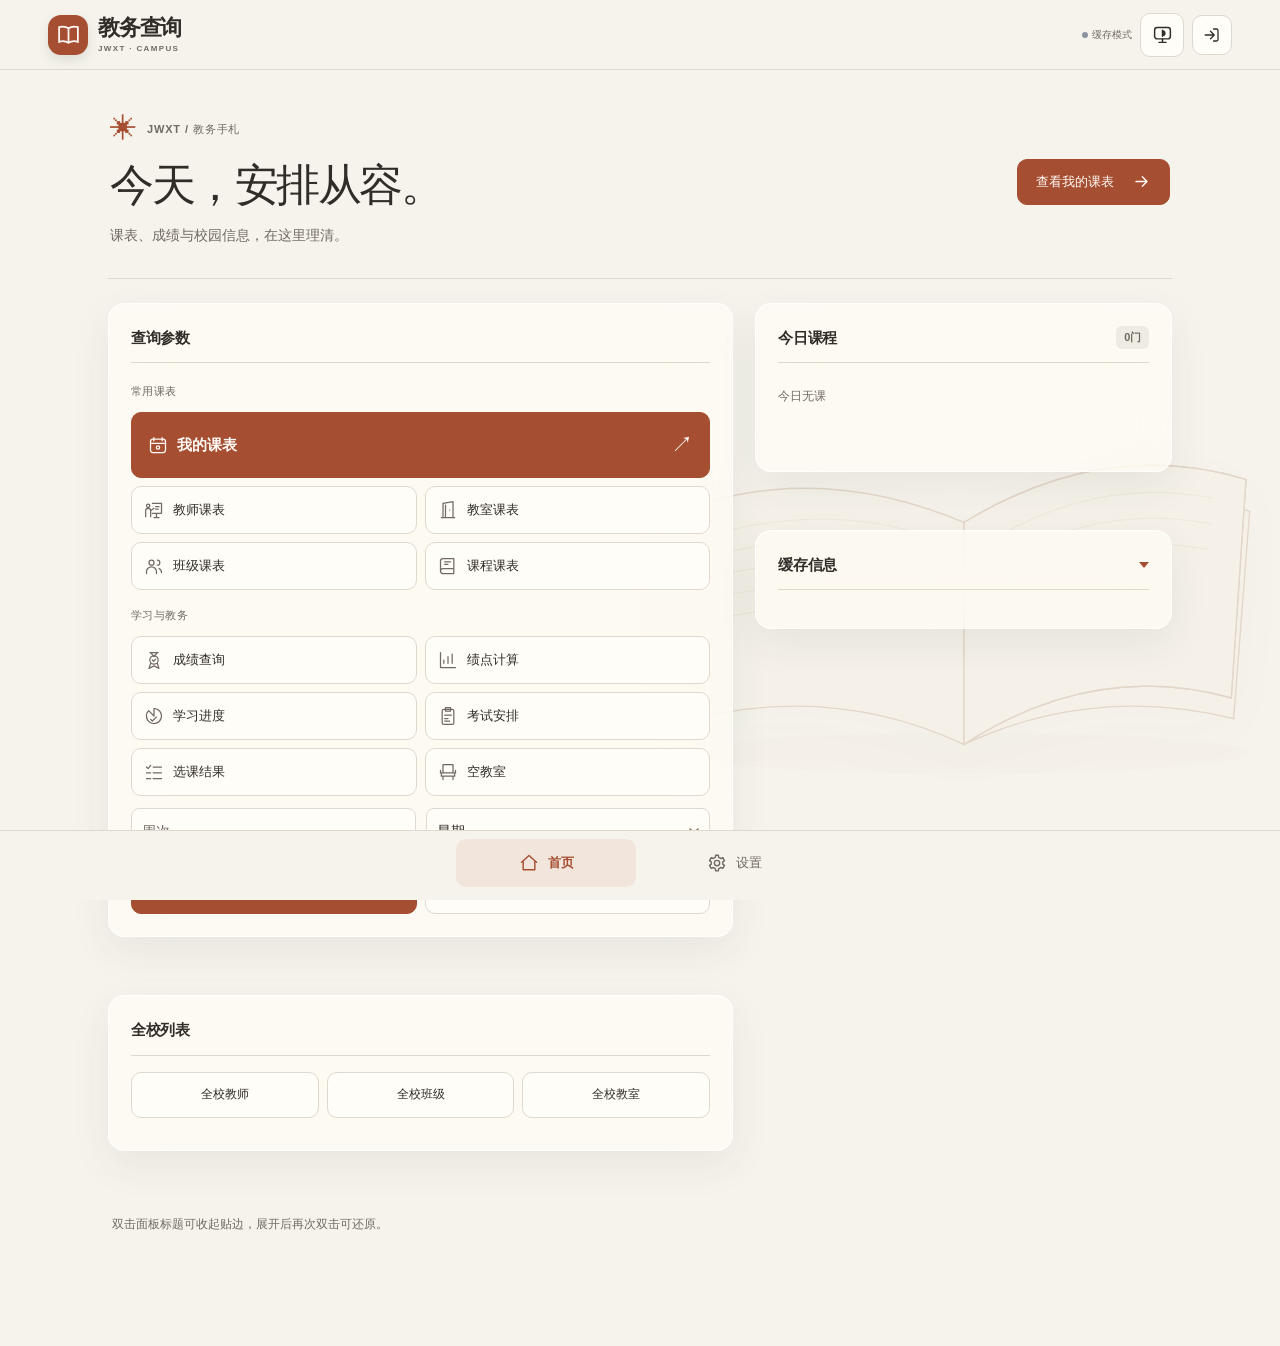
==== commit befb9275: "Fix offline cache keys, exact-host HTTP policy and original signing checks" ====
--- a/jwxt-webapp/index.html
+++ b/jwxt-webapp/index.html
@@ -1335,7 +1335,11 @@
   return (h >>> 0).toString(36);
 }
 function activeAccountScope() {
-  try { return localStorage.getItem('jwxt_active_account') || ''; } catch(e) { return ''; }
+  try {
+    var scope=localStorage.getItem('jwxt_active_account');if(scope)return scope;
+    var saved=JSON.parse(localStorage.getItem('jwxt_creds')||'{}');
+    if(saved.account){scope=accountScope(saved.account);localStorage.setItem('jwxt_active_account',scope);return scope;}
+  }catch(e){}return '';
 }
 function semesterStartDate() {
   var saved = '';
@@ -1898,11 +1902,21 @@
 // ============ 缓存 ============
 const CK = 'jwxt_cache_';
 function activePersonalCachePrefix() { return CK + 'self_u' + (activeAccountScope() || 'guest') + '_' + currentSemester() + '_'; }
+function isActivePersonalCacheKey(key) {
+  if(!key)return false;if(key.indexOf(activePersonalCachePrefix())===0)return true;
+  var prefix=CK+'self_u'+(activeAccountScope()||'guest')+'_';
+  if(key.indexOf(prefix)!==0||!/^w\d+(?:_d[1-7])?$/.test(key.slice(prefix.length)))return false;
+  try{var item=JSON.parse(localStorage.getItem(key)||'null');return !!(item&&item.t&&semesterForDate(new Date(item.t))===currentSemester());}catch(e){return false;}
+}
 function hasCachePrefix(prefix) {
   for (var i = 0; i < localStorage.length; i++) { var k = localStorage.key(i); if (k && k.indexOf(prefix) === 0) return true; }
   return false;
 }
 function cacheKey(type, params) {
+  params=Object.assign({},params||{});
+  // The same normalization applies to query, reload, week swipe and day view.
+  if(type==='self'&&!params.semester&&typeof currentSemester==='function')params.semester=currentSemester();
+  if(params.week)params.week=String(parseInt(params.week,10)||params.week);
   var k = type;
   if (['self','score','gpa','progress','exam','electives'].indexOf(type) >= 0 && typeof activeAccountScope === 'function') k += '_u' + (activeAccountScope() || 'guest');
   if (params && params.name) k += '_' + params.name;
@@ -1912,10 +1926,24 @@
   return k;
 }
 function getCache(k) {
-  try { const r = localStorage.getItem(CK+k); return r ? JSON.parse(r) : null; } catch { return null; }
-}
+  function read(key){try{var item=JSON.parse(localStorage.getItem(CK+key)||'null');return item&&item.data!=null&&!item.data.error?item:null;}catch(e){return null;}}
+  var cached=read(k);if(cached)return cached;
+  // Whole-week caches can satisfy a day filter without a new network request.
+  var day=k.match(/_d([1-7])$/);
+  if(day){cached=getCache(k.replace(/_d[1-7]$/,''));if(cached&&Array.isArray(cached.data.courses))return Object.assign({},cached,{data:Object.assign({},cached.data,{courses:cached.data.courses.filter(function(c){return Number(c.weekday)===Number(day[1]);})})});}
+  // Recover only account-scoped, current-semester caches from the old key format.
+  var old=k.match(/^self_u([^_]+)_(\d{4}-\d{4}-[12])(_w\d+(?:_d\d)?)$/);
+  if(old&&old[1]===(activeAccountScope()||'guest')&&old[2]===currentSemester()){
+    cached=read('self_u'+old[1]+old[3]);
+    if(cached&&cached.t&&semesterForDate(new Date(cached.t))===old[2])return cached;
+  }
+  return null;
+}
+function semesterForDate(date){var y=date.getMonth()>=7?date.getFullYear():date.getFullYear()-1;return y+'-'+(y+1)+'-'+(date.getMonth()>=7?'1':'2');}
 function setCache(k, v) {
-  try { localStorage.setItem(CK+k, JSON.stringify({data: v, t: Date.now()})); } catch {}
+  if(v==null||v.error)return false;
+  try {localStorage.setItem(CK+k,JSON.stringify({data:v,t:Date.now()}));return true;}
+  catch(e){scheduleTip('查询成功，但离线缓存保存失败。请检查存储空间或清理不需要的缓存。');return false;}
 }
 
 // ============ 页面切换 ============
@@ -2085,7 +2113,7 @@
     const seen = new Set();
     for (let i = 0; i < localStorage.length; i++) {
       const k = localStorage.key(i);
-      if (!k || k.indexOf(activePersonalCachePrefix()) !== 0) continue;
+      if (!isActivePersonalCacheKey(k)) continue;
       const obj = JSON.parse(localStorage.getItem(k) || 'null');
       const data = obj && obj.data;
       if (!data || !data.courses) continue;
@@ -2116,7 +2144,7 @@
     let best = null, bestT = -1;
     for (let i = 0; i < localStorage.length; i++) {
       const k = localStorage.key(i);
-      if (!k || k.indexOf(activePersonalCachePrefix()) !== 0) continue;
+      if (!isActivePersonalCacheKey(k)) continue;
       const raw = localStorage.getItem(k);
       const obj = raw ? JSON.parse(raw) : null;
       if (obj && obj.data && obj.t > bestT) { bestT = obj.t; best = obj.data; }
@@ -2146,7 +2174,7 @@
   try {
     for (let i = 0; i < localStorage.length; i++) {
       const k = localStorage.key(i);
-      if (!k || k.indexOf(activePersonalCachePrefix()) !== 0) continue;
+      if (!isActivePersonalCacheKey(k)) continue;
       const obj = JSON.parse(localStorage.getItem(k) || 'null');
       const data = obj && obj.data;
       if (!data || !data.courses) continue;
@@ -2233,6 +2261,7 @@
 
 // ============ 查询 ============
 async function runQuery(forceRefresh) {
+  document.getElementById('cacheNotice').textContent='离线缓存 · 刷新可获取最新数据';
   var type = S.queryType;
   var params = {};
   if (NEEDS_NAME.indexOf(type) >= 0) params.name = document.getElementById('queryName').value.trim();
@@ -2280,13 +2309,17 @@
 
   try {
     const data = await doQuery(type, params);
-    setCache(ck, data);
+    if(data&&data.error)throw new Error(data.error);
+    const saved=setCache(ck, data);
     document.getElementById('cacheNotice').classList.add('hidden');
     var typeName2 = '';
     for (var ti = 0; ti < TYPES.length; ti++) { if (TYPES[ti].v === type) { typeName2 = TYPES[ti].l; break; } }
     document.getElementById('resultLabel').textContent = typeName2;
     renderResult(type, data);
+    if(!saved){document.getElementById('cacheNotice').textContent='本次查询未能保存离线缓存';document.getElementById('cacheNotice').classList.remove('hidden');}
+    checkCacheStatus();renderTodayCourses();
   } catch(e) {
+    if(cached){document.getElementById('cacheNotice').classList.remove('hidden');renderResult(type,cached.data);scheduleTip('刷新失败，已保留并显示离线缓存');return;}
     // 出错时，先显示错误信息，不管有没有缓存
     document.getElementById('cacheNotice').classList.remove('hidden');
     document.getElementById('resultContent').innerHTML = '<div class="error-box" style="padding:20px;">查询出错: '+esc(e.message)+'<br><br>类型: '+type+'<br>参数: '+esc(JSON.stringify(params))+'</div>';
--- a/jwxt-webapp/ui/app.css
+++ b/jwxt-webapp/ui/app.css
@@ -169,3 +169,10 @@
 html body #settingsSection .settings-hero,html[data-theme=dark] body #settingsSection .settings-hero{background:transparent!important;backdrop-filter:none!important;-webkit-backdrop-filter:none!important}
 html body #settingsSection .settings-hero h2{font-family:var(--font-heading)!important;font-weight:500!important}
 .claude-hero-action svg{width:19px;height:19px}.claude-hero-action{color:var(--on-accent)}
+/* Result artwork sits beneath transparent content instead of opaque paper layers. */
+body.schedule-result #resultSection>.card{background:transparent!important}
+body.schedule-result .demo-pane,body.schedule-result .demo-grid,body.schedule-result .demo-scroll,body.schedule-result .demo-list,body.schedule-result .today-schedule-list{background:transparent!important}
+body.schedule-result .demo-head{background:rgba(244,236,218,.62) url('../schedule-assets/tangyun-head.png') center/100% 100% no-repeat!important}
+html[data-theme=dark] body.schedule-result::before,html[data-theme=dark] body.schedule-result::after{filter:brightness(.48) saturate(.65)}
+html[data-theme=dark] body.schedule-result .demo-head{background-color:rgba(33,31,28,.76)!important;background-blend-mode:multiply}
+html[data-theme=dark] body.schedule-result .demo-periods{background:rgba(33,31,28,.65)}
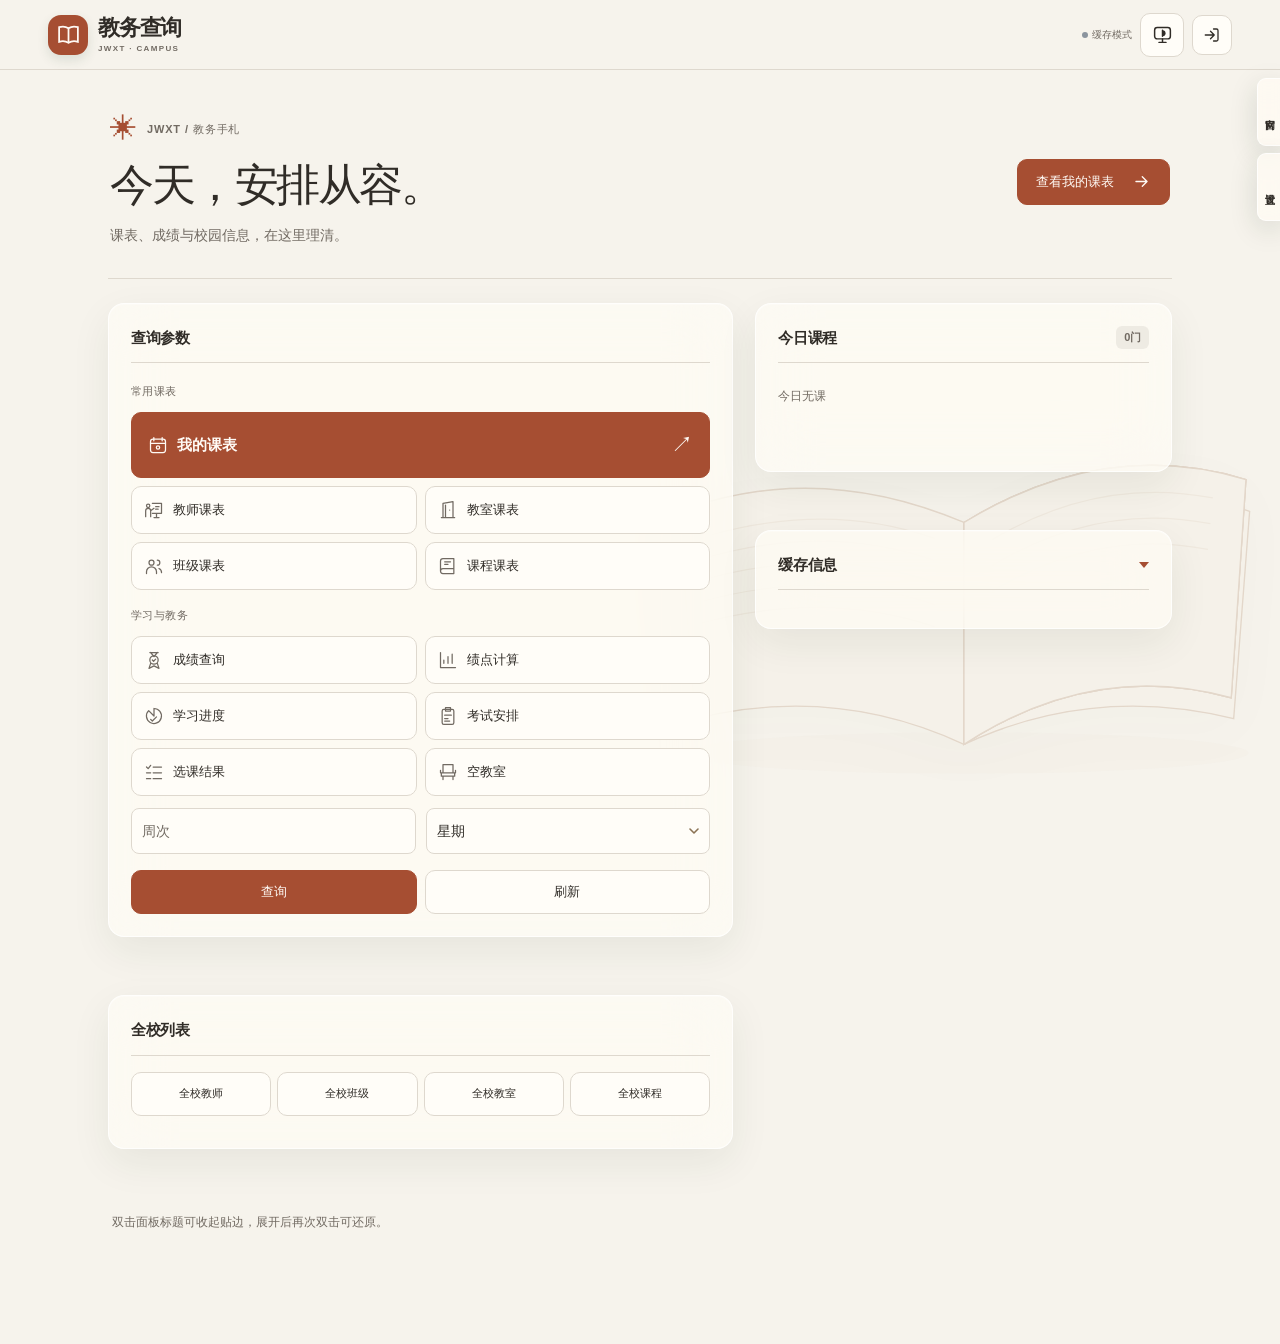
==== commit b26cd0d7: "feat: 官网免登录跳转与手机适配（V187），补齐 README 时间线与开发说明" ====
--- a/jwxt-webapp/index.html
+++ b/jwxt-webapp/index.html
@@ -8,8 +8,8 @@
 // Set the first paint to the saved preference, including older Android WebViews.
 (function(){var mode='system';try{mode=localStorage.getItem('jwxt_theme')||'system';}catch(e){}var system=false;try{system=window.Android&&Android.getSystemDarkMode?Android.getSystemDarkMode():window.matchMedia&&window.matchMedia('(prefers-color-scheme: dark)').matches;}catch(e){}document.documentElement.setAttribute('data-theme',(mode==='dark'||mode==='system'&&system)?'dark':'');})();
 </script>
-<style>
-:root {
+<style>:root{
+  --sab: env(safe-area-inset-bottom, 0px);
   --cream: #efe7d4; --cream-2: #e6dcc4;
   --green: #2e4a2a; --green-lite: #3a5a36; --green-deep: #243a21;
   --pink: #e89cb1; --pink-deep: #d27e96;
@@ -27,8 +27,8 @@
   --grad-b: rgba(46,74,42,0.30);
   --grad-c: rgba(214,203,176,0.30);
   --sheet-bg: rgba(250,244,228,0.97);
-}
-html[data-theme="dark"] {
+  --timemask: rgba(250,245,236,0.88);
+}html[data-theme="dark"]{
   --cream: #161b17; --cream-2: #1d231e;
   --green: #8fae6e; --green-lite: #7a9960; --green-deep: #8fae6e;
   --pink: #b0758a; --pink-deep: #c8869c;
@@ -42,9 +42,9 @@
   --grad-b: rgba(143,174,110,0.26);
   --grad-c: rgba(164,154,130,0.18);
   --sheet-bg: rgba(23,28,24,0.97);
-}
-/* 经典主题：关闭玻璃效果，恢复不透明白底 + 绿边框 */
-html[data-style="classic"] {
+  --timemask: rgba(28,34,29,0.82);
+}/* 经典主题：关闭玻璃效果，恢复不透明白底 + 绿边框 */
+html[data-style="classic"]{
   --glass: var(--cream);
   --glass-2: var(--cream-2);
   --glass-border: var(--green);
@@ -52,19 +52,8 @@
   --blur: 0px;
   --grad-a: transparent; --grad-b: transparent; --grad-c: transparent;
   --sheet-bg: var(--cream);
-}
-html[data-style="classic"] html::before { background: var(--cream); animation: none; }
-html[data-style="classic"] body { background: var(--cream); }
-html[data-style="classic"] .topbar { -webkit-mask-image: none; box-shadow: none; }
-html[data-style="classic"] .sheet { background: var(--cream); }
-html[data-style="classic"] .card { border-width: 2px; border-radius: 8px; box-shadow: none; }
-html[data-style="classic"] .type-btn { border-width: 2px; border-radius: 8px; box-shadow: none; }
-html[data-style="classic"] input[type="text"], html[data-style="classic"] input[type="password"], html[data-style="classic"] select { border-width: 2px; border-radius: 6px; }
-html[data-style="classic"] button { border-width: 2px; border-radius: 6px; box-shadow: none; }
-html[data-style="classic"] button.outline { background: transparent; }
-html[data-style="classic"] .sheet { box-shadow: none; }
-/* 固定彩色光斑背景，供毛玻璃模糊透出 */
-html::before {
+}html[data-style="classic"] html::before{ background: var(--cream); animation: none; }html[data-style="classic"] body{ background: var(--cream); }html[data-style="classic"] .topbar{ -webkit-mask-image: none; box-shadow: none; }html[data-style="classic"] .sheet{ background: var(--cream); }html[data-style="classic"] .card{ border-width: 2px; border-radius: 8px; box-shadow: none; }html[data-style="classic"] .type-btn{ border-width: 2px; border-radius: 8px; box-shadow: none; }html[data-style="classic"] input[type="text"],html[data-style="classic"] input[type="password"],html[data-style="classic"] select{ border-width: 2px; border-radius: 6px; }html[data-style="classic"] button{ border-width: 2px; border-radius: 6px; box-shadow: none; }html[data-style="classic"] button.outline{ background: transparent; }html[data-style="classic"] .sheet{ box-shadow: none; }/* 固定彩色光斑背景，供毛玻璃模糊透出 */
+html::before{
   content: ''; position: fixed; inset: 0; z-index: -1; pointer-events: none;
   background:
     radial-gradient(420px 420px at 12% 8%, var(--grad-a), transparent 60%),
@@ -73,173 +62,43 @@
     var(--cream);
   animation: glassDrift 18s ease-in-out infinite alternate;
 }
-@keyframes glassDrift {
-  0% { background-position: 0% 0%, 100% 0%, 50% 100%, 0 0; }
-  100% { background-position: 20% 10%, 70% 25%, 35% 80%, 0 0; }
-}
-html[data-theme="dark"] body { background: transparent; }
-html[data-theme="dark"] html::before {
+@keyframes glassDrift {0%{ background-position: 0% 0%, 100% 0%, 50% 100%, 0 0; }100%{ background-position: 20% 10%, 70% 25%, 35% 80%, 0 0; }
+}html[data-theme="dark"] body{ background: transparent; }html[data-theme="dark"] html::before{
   background:
     radial-gradient(420px 420px at 12% 8%, var(--grad-a), transparent 60%),
     radial-gradient(520px 520px at 88% 20%, var(--grad-b), transparent 65%),
     radial-gradient(480px 480px at 55% 92%, var(--grad-c), transparent 60%),
     #11140f;
-}
-* { box-sizing: border-box; margin: 0; padding: 0; -webkit-tap-highlight-color: transparent; }
-html, body { width: 100%; min-height: 100%; }
-body { background: transparent; color: var(--ink); font-family: var(--serif); font-size: 15px; line-height: 1.5; }
-.mono { font-family: var(--mono); font-size: 10px; letter-spacing: 0.14em; text-transform: uppercase; }
-
-.topbar { display: flex; align-items: center; justify-content: space-between; padding: calc(12px + var(--sb, 0px)) 16px 12px; position: sticky; top: 0; z-index: 100;
+}*{ box-sizing: border-box; margin: 0; padding: 0; -webkit-tap-highlight-color: transparent; }html,body{ width: 100%; min-height: 100%; }body{ background: transparent; color: var(--ink); font-family: var(--serif); font-size: 15px; line-height: 1.5; }.mono{ font-family: var(--mono); font-size: 10px; letter-spacing: 0.14em; text-transform: uppercase; }.topbar{ display: flex; align-items: center; justify-content: space-between; padding: calc(12px + var(--sb, 0px)) 16px 12px; position: sticky; top: 0; z-index: 100;
   background: var(--glass); -webkit-backdrop-filter: blur(var(--blur)); backdrop-filter: blur(var(--blur));
   border-bottom: 1px solid var(--glass-border);
   box-shadow: 0 1px 20px rgba(0,0,0,0.06);
   -webkit-mask-image: linear-gradient(#000 85%, transparent);
-}
-.topbar-left { display: flex; align-items: center; gap: 8px; }
-.topbar-title { font-size: 20px; color: var(--green); font-weight: 600; }
-.back-btn { background: none; border: none; color: var(--green); font-size: 20px; padding: 0 8px; cursor: pointer; display: none; line-height: 1; }
-.back-btn.show { display: block; }
-.status-dot { width: 8px; height: 8px; border-radius: 50%; background: #8b949e; display: inline-block; }
-.status-dot.ok { background: var(--green); }
-.status-dot.cached { background: #b5544f; }
-
-/* 周次/星期框对称统一：grid 两列严格等分，绝对等宽居中 */
-#weekRow { display: grid; grid-template-columns: 1fr 1fr; gap: 10px; align-items: center; }
-#weekRow input, #weekRow select {
+}.topbar-left{ display: flex; align-items: center; gap: 8px; }.topbar-title{ font-size: 20px; color: var(--green); font-weight: 600; }.back-btn{ background: none; border: none; color: var(--green); font-size: 20px; padding: 0 8px; cursor: pointer; display: none; line-height: 1; }.back-btn.show{ display: block; }.status-dot{ width: 8px; height: 8px; border-radius: 50%; background: #8b949e; display: inline-block; }.status-dot.ok{ background: var(--green); }.status-dot.cached{ background: #b5544f; }/* 周次/星期框对称统一：grid 两列严格等分，绝对等宽居中 */
+#weekRow{ display: grid; grid-template-columns: 1fr 1fr; gap: 10px; align-items: center; }#weekRow input,#weekRow select{
   height: 40px; box-sizing: border-box; padding: 0 10px; width: 100%;
   border: 1px solid var(--glass-border); border-radius: 8px;
   background: var(--sheet-bg); color: var(--ink); font-size: 14px;
   margin-bottom: 0;
-}
-#weekRow select { appearance: none; -webkit-appearance: none; -moz-appearance: none; padding-right: 26px;
+}#weekRow select{ appearance: none; -webkit-appearance: none; -moz-appearance: none; padding-right: 26px;
   background-image: url("data:image/svg+xml;charset=utf-8,%3Csvg xmlns='http://www.w3.org/2000/svg' width='10' height='6'%3E%3Cpath d='M1 1l4 4 4-4' stroke='%238b7355' stroke-width='1.6' fill='none' stroke-linecap='round' stroke-linejoin='round'/%3E%3C/svg%3E");
   background-repeat: no-repeat; background-position: right 10px center;
-}
-#weekRow input::placeholder { color: var(--ink-light); }
-
-main { max-width: 600px; margin: 0 auto; padding: 12px 28px; }
-
-.card { border: 1px solid var(--glass-border); border-radius: 14px; padding: 14px; margin-bottom: 14px;
+}#weekRow input::placeholder{ color: var(--ink-light); }main{ max-width: 600px; margin: 0 auto; padding: 12px 28px; }.card{ border: 1px solid var(--glass-border); border-radius: 14px; padding: 14px; margin-bottom: 14px;
   background: var(--glass); -webkit-backdrop-filter: blur(var(--blur)); backdrop-filter: blur(var(--blur));
   box-shadow: 0 4px 24px rgba(0,0,0,0.05), inset 0 1px 0 var(--glass-hi);
-  transition: transform .15s ease, box-shadow .2s ease; }
-.card-green { background: var(--glass-2); }
-.card-pink { border-color: rgba(210,126,150,0.35); }
-.card-header { display: flex; align-items: center; justify-content: space-between; border-bottom: 1px solid var(--green); padding-bottom: 6px; margin-bottom: 10px; }
-.card-header .mono { color: var(--green); font-size: 10px; }
-.card-pink .card-header { border-color: var(--pink-deep); }
-.card-pink .card-header .mono { color: var(--pink-deep); }
-
-.login-collapse { cursor: pointer; user-select: none; }
-.login-collapse::after { content: '▼'; float: right; font-size: 9px; transition: transform 0.2s; }
-.login-collapse.collapsed::after { transform: rotate(-90deg); }
-.login-body { display: block; }
-.login-body.hidden { display: none; }
-
-input, select, button { font-family: var(--serif); font-size: 14px; }
-input[type="text"], input[type="password"], select {
+  transition: transform .15s ease, box-shadow .2s ease; }.card-green{ background: var(--glass-2); }.card-pink{ border-color: rgba(210,126,150,0.35); }.card-header{ display: flex; align-items: center; justify-content: space-between; border-bottom: 1px solid var(--green); padding-bottom: 6px; margin-bottom: 10px; }.card-header .mono{ color: var(--green); font-size: 10px; }.card-pink .card-header{ border-color: var(--pink-deep); }.card-pink .card-header .mono{ color: var(--pink-deep); }.login-body{ display: block; }#loginMask{ display:none; position:fixed; inset:0; background:rgba(0,0,0,.42); z-index:410; }body.in-result #loginSection.popup-login{ display:block !important; position:fixed; left:50%; top:50%; transform:translate(-50%,-50%); width:min(92vw,420px); margin:0; z-index:420; }body.in-result #loginSection.popup-login .card{ margin:0; box-shadow:0 24px 60px rgba(20,28,22,.34); }.login-body.hidden{ display: none; }input,select,button{ font-family: var(--serif); font-size: 14px; }input[type="text"],input[type="password"],select{
   width: 100%; min-height: 42px; padding: 0 12px; margin-bottom: 8px;
   background: var(--glass-2); -webkit-backdrop-filter: blur(8px); backdrop-filter: blur(8px);
   border: 1px solid var(--glass-border); border-radius: 10px;
   color: var(--ink); outline: none; -webkit-appearance: none; appearance: none;
-}
-select { background-image: url("data:image/svg+xml,%3Csvg xmlns='http://www.w3.org/2000/svg' width='12' height='12'%3E%3Cpath fill='%232e4a2a' d='M6 9L1 4h10z'/%3E%3C/svg%3E"); background-repeat: no-repeat; background-position: right 10px center; padding-right: 30px; }
-
-button {
+}select{ background-image: url("data:image/svg+xml,%3Csvg xmlns='http://www.w3.org/2000/svg' width='12' height='12'%3E%3Cpath fill='%232e4a2a' d='M6 9L1 4h10z'/%3E%3C/svg%3E"); background-repeat: no-repeat; background-position: right 10px center; padding-right: 30px; }button{
   min-height: 42px; padding: 0 16px; border: 1px solid var(--glass-border); border-radius: 10px;
   background: linear-gradient(135deg, var(--green), var(--green-deep)); color: var(--cream); font-weight: 600; cursor: pointer; font-size: 13px;
   box-shadow: 0 2px 10px rgba(0,0,0,0.08), inset 0 1px 0 var(--glass-hi);
-  transition: transform .1s ease, opacity .2s, box-shadow .2s; }
-button:active { transform: scale(0.96); }
-button:disabled { opacity: 0.5; }
-button.outline { background: var(--glass); -webkit-backdrop-filter: blur(8px); backdrop-filter: blur(8px); color: var(--green); }
-button.small { min-height: 34px; padding: 0 10px; font-size: 11px; }
-.btn-group { display: flex; flex-wrap: wrap; gap: 6px; margin-bottom: 10px; }
-.btn-chip { min-height: 32px; padding: 0 12px; background: transparent; color: var(--green); border: 2px solid var(--green); font-size: 11px; }
-
-/* 课表卡片 - 林间刊页风格 */
-.schedule-day { margin-bottom: 14px; }
-.schedule-day-header { display: flex; justify-content: space-between; align-items: baseline; border-bottom: 2px solid var(--green); padding-bottom: 4px; margin-bottom: 8px; }
-.schedule-day-title { font-size: 17px; font-weight: 600; color: var(--green); }
-
-/* 课表表格（易校园风格） */
-.sched-table { width: 100%; border-collapse: separate; border-spacing: 4px; font-size: 11px; min-width: 620px; }
-.sched-table thead th { padding: 6px 2px; background: transparent; color: var(--ink); font-weight: 600; border-radius: 8px; text-align: center; white-space: nowrap; vertical-align: bottom; }
-.sched-table thead th .wd { font-size: 11px; color: var(--ink-light); display: block; }
-.sched-table thead th .dt { font-size: 14px; display: block; margin-top: 2px; }
-.sched-table thead th.today .dt { display: inline-block; width: 26px; height: 26px; line-height: 26px; border-radius: 50%; background: var(--green); color: var(--cream); }
-.sched-table thead th.today .wd { color: var(--green); }
-.sched-table td { border: none; border-radius: 10px; padding: 3px; vertical-align: top; text-align: center; background: transparent; }
-.sched-table td.today-col { background: color-mix(in srgb, var(--green) 7%, transparent); }
-.sched-table td.seg { color: var(--ink-light); background: transparent; font-size: 11px; font-weight: 600; vertical-align: middle; }
-.sched-table td .e { color: var(--ink-light); opacity: 0.25; }
-.sched-course { border-radius: 8px; padding: 6px 6px; margin-bottom: 3px; line-height: 1.3; cursor: pointer; position: relative; overflow: hidden; }
-.sched-course::before { content: ""; position: absolute; left: 0; top: 0; bottom: 0; width: 3px; background: rgba(255,255,255,0.35); }
-.sched-course .cn { font-weight: 700; font-size: 11px; display: block; word-break: break-all; }
-.sched-course .cr { font-size: 9px; opacity: 0.9; display: block; word-break: break-all; margin-top: 2px; }
-.sched-course { background: linear-gradient(135deg, var(--green), var(--green-deep)); color: var(--cream); }
-.sched-course.pink { background: linear-gradient(135deg, var(--pink), var(--pink-deep)); color: var(--green-deep); }
-html[data-theme="dark"] .sched-course.pink { color: var(--cream); }
-.sched-course:active { transform: scale(0.97); }
-/* 经典主题 */
-html[data-style="classic"] .sched-table { border-collapse: collapse; border-spacing: 0; min-width: 0; font-size: 11px; }
-html[data-style="classic"] .sched-table thead th { background: var(--green); color: var(--cream); border-radius: 0; border: 1px solid var(--green); }
-html[data-style="classic"] .sched-table thead th.today .dt { background: transparent; color: var(--cream); }
-html[data-style="classic"] .sched-table td { border: 1px solid var(--line); border-radius: 0; background: transparent; }
-html[data-style="classic"] .sched-course::before { display: none; }
-
-/* === 易校园风格课表 CSS Grid（圆角课程格 + 分层表头） === */
-.xkb-wrap { background:#fff; border-radius:16px; overflow:hidden; box-shadow:0 2px 14px rgba(0,0,0,.06); }
-.xkb-head { display:flex; align-items:stretch; border-bottom:1px solid #E8EAEE; }
-.xkb-head .xkb-month { width:48px; display:flex; align-items:center; justify-content:center; font-size:15px; font-weight:800; color:#333; background:#F5F6F8; border-right:1px solid #E8EAEE; padding:8px 2px; flex-shrink:0; }
-.xkb-head .xkb-days { flex:1; display:flex; }
-.xkb-head .xkb-day { flex:1; text-align:center; padding:7px 2px; }
-.xkb-head .xkb-day .wd { font-size:13px; font-weight:700; color:#3D4149; }
-.xkb-head .xkb-day .dt { font-size:11px; color:#8A8F98; margin-top:1px; }
-.xkb-head .xkb-day.today { background:linear-gradient(180deg,var(--green),var(--green-deep)); }
-.xkb-head .xkb-day.today .wd { color:#fff; }
-.xkb-head .xkb-day.today .dt { color:rgba(255,255,255,.85); }
-.xkb-body { display:flex; }
-.xkb-lecol { width:48px; background:#FAFBFC; border-right:1px solid #E8EAEE; flex-shrink:0; }
-.xkb-lecol .lr { height:78px; display:flex; flex-direction:column; align-items:center; justify-content:center; border-bottom:1px solid #EEF0F3; }
-.xkb-lecol .lr .no { font-size:13px; font-weight:800; color:#4A4F57; }
-.xkb-lecol .lr .tm { font-size:8.5px; color:#9AA0A8; white-space:nowrap; margin-top:1px; }
-.xkb-grid-wrap { flex:1; position:relative; overflow:hidden; }
-.xkb-grid { position:relative; height:936px; }
-.xkb-dline { position:absolute; left:0; right:0; height:1px; background:#F0F2F5; }
-.xkb-course { position:absolute; border-radius:10px; padding:6px 8px; overflow:hidden; cursor:pointer; display:flex; flex-direction:column; }
-.xkb-course .cn { font-size:12px; font-weight:800; line-height:1.25; }
-.xkb-course .cr { font-size:9px; margin-top:3px; opacity:.85; }
-
-/* === 查询结果全屏模式 === */
-body.in-result main { max-width:100%; padding:0; }
-body.in-result #resultContent { padding:0; }
-body.in-result #resultSection > .card { background:transparent; border:none; box-shadow:none; }
-body.in-result #resultSection .card-header,
-body.in-result #resultSection .cache-notice { display:none; }
-
-/* 结果页顶栏：更高、三栏布局 */
-body.in-result #mainTopbar { padding: calc(8px + var(--sb, 0px)) 10px 8px; min-height: 88px; align-items: flex-start; }
-body.in-result .tb-home-only { display:none !important; }
-body.in-result #loginBtn, body.in-result #logoutBtn, body.in-result #statusDot, body.in-result #statusText { display:none !important; }
-body.in-result .tb-result-wrap { display:flex !important; align-items:flex-start; justify-content:space-between; gap:8px; }
-.tb-result-wrap { display:none; width:100%; position:relative; min-height:56px; }
-.tb-col { display:flex; align-items:flex-start; gap:8px; }
-.tb-col-center { flex:1; justify-content:center; text-align:center; }
-.tb-col-right { align-items:center; gap:6px; }
-.tb-week-block { display:flex; flex-direction:column; gap:1px; }
-.tb-exit-btn { font-size:8px; padding:4px 2px; border:1px solid var(--green); background:transparent; color:var(--green); border-radius:2px; cursor:pointer; line-height:1.2; min-width:0; writing-mode:vertical-rl; text-orientation:upright; letter-spacing:1px; }
-.tb-r-week { display:flex; align-items:center; gap:3px; cursor:pointer; font-size:15px; font-weight:800; color:var(--ink); line-height:1.2; }
-.tb-r-arrow { font-size:9px; color:var(--ink-light); }
-.tb-r-sem { font-size:10px; color:var(--ink-light); line-height:1.2; }
-.tb-r-title { font-size:16px; font-weight:800; color:var(--ink); line-height:1.3; }
-.tb-r-range { font-size:10px; color:var(--ink-light); margin-top:1px; }
-.tb-icon-btn { width:26px; height:24px; border-radius:5px; border:1px solid var(--line); background:transparent; color:var(--ink); display:flex; align-items:center; justify-content:center; cursor:pointer; padding:0; }
-.back-btn { display:block; padding:0; width:26px; height:24px; font-size:14px; line-height:24px; text-align:center; border-radius:5px; border:1px solid var(--line); background:transparent; color:var(--ink); cursor:pointer; }
-
-/* === 查询参数面板 + 浏览列表：结果页变成可拖动浮窗 === */
-body.in-result #querySection, body.in-result #browseNav {
+  transition: transform .1s ease, opacity .2s, box-shadow .2s; }button:active{ transform: scale(0.96); }button:disabled{ opacity: 0.5; }button.outline{ background: var(--glass); -webkit-backdrop-filter: blur(8px); backdrop-filter: blur(8px); color: var(--green); }button.small{ min-height: 34px; padding: 0 10px; font-size: 11px; }.btn-group{ display: grid; grid-template-columns: repeat(4, 1fr); gap: 6px; margin-bottom: 10px; }.btn-chip{ min-height: 32px; padding: 0 4px; background: transparent; color: var(--green); border: 2px solid var(--green); font-size: 11px; white-space: nowrap; }/* === 查询结果全屏模式 === */
+body.in-result main{ max-width:100%; padding:0; }body.in-result #resultContent{ padding:0; }body.in-result #resultSection > .card{ background:transparent; border:none; box-shadow:none; }body.in-result #resultSection .card-header,body.in-result #resultSection .cache-notice{ display:none; }/* 结果页顶栏：更高、三栏布局 */
+body.in-result #mainTopbar{ padding: calc(8px + var(--sb, 0px)) 10px 8px; min-height: 88px; align-items: flex-start; }body.in-result .tb-home-only{ display:none !important; }body.in-result #loginBtn,body.in-result #logoutBtn,body.in-result #statusDot,body.in-result #statusText{ display:none !important; }body.in-result .tb-result-wrap{ display:flex !important; align-items:flex-start; justify-content:space-between; gap:8px; }.tb-result-wrap{ display:none; width:100%; position:relative; min-height:56px; }.tb-col{ display:flex; align-items:flex-start; gap:8px; }.tb-col-center{ flex:1; justify-content:center; text-align:center; }.tb-col-right{ align-items:center; gap:6px; }.tb-week-block{ display:flex; flex-direction:column; gap:1px; }.tb-r-week{ display:flex; align-items:center; gap:3px; cursor:pointer; font-size:15px; font-weight:800; color:var(--ink); line-height:1.2; }.tb-r-arrow{ font-size:9px; color:var(--ink-light); }.tb-r-sem{ font-size:10px; color:var(--ink-light); line-height:1.2; }.tb-r-title{ font-size:16px; font-weight:800; color:var(--ink); line-height:1.3; }.tb-r-range{ font-size:10px; color:var(--ink-light); margin-top:1px; }.tb-icon-btn{ width:26px; height:24px; border-radius:5px; border:1px solid var(--line); background:transparent; color:var(--ink); display:flex; align-items:center; justify-content:center; cursor:pointer; padding:0; }.back-btn{ display:block; padding:0; width:26px; height:24px; font-size:14px; line-height:24px; text-align:center; border-radius:5px; border:1px solid var(--line); background:transparent; color:var(--ink); cursor:pointer; }/* === 查询参数面板 + 浏览列表：结果页变成可拖动浮窗 === */
+body.in-result #querySection,body.in-result #browseNav{
   position: fixed; z-index: 160; right: 0; width: 22px; height: 70px; overflow: hidden;
   border:1px solid rgba(255,255,255,.68); border-right:0; border-radius:8px 0 0 8px;
   background:linear-gradient(145deg,rgba(255,255,255,.63),rgba(245,239,224,.38));
@@ -247,38 +106,17 @@
   box-shadow:0 7px 22px rgba(36,47,34,.15),inset 0 1px 0 rgba(255,255,255,.75);
   transition:width .3s cubic-bezier(.2,.8,.2,1),left .3s ease,right .3s ease,box-shadow .25s ease;
   touch-action: none;
-}
-body.in-result #querySection > .card, body.in-result #browseNav > .card { display: none; }
-body.in-result #querySection > .fd-tab, body.in-result #browseNav > .fd-tab {
+}body.in-result #querySection > .card,body.in-result #browseNav > .card{ display: none; }body.in-result #querySection > .fd-tab,body.in-result #browseNav > .fd-tab{
   display: flex; align-items: center; justify-content: center;
   width: 100%; height: 100%;
   writing-mode: vertical-rl; padding: 8px 2px; box-sizing: border-box;
   font-size: 10px; font-weight: 650; letter-spacing: 1.5px;
   cursor: pointer; user-select: none;
-}
-body.in-result #querySection > .fd-tab { background:linear-gradient(180deg,rgba(231,161,178,.44),rgba(231,161,178,.12)); color:var(--green-deep); }
-body.in-result #browseNav > .fd-tab { background:linear-gradient(180deg,rgba(112,145,101,.38),rgba(112,145,101,.12)); color:var(--green-deep); }
-body.in-result #querySection.dock-left, body.in-result #browseNav.dock-left {
+}body.in-result #querySection > .fd-tab{ background:linear-gradient(180deg,rgba(231,161,178,.44),rgba(231,161,178,.12)); color:var(--green-deep); }body.in-result #browseNav > .fd-tab{ background:linear-gradient(180deg,rgba(112,145,101,.38),rgba(112,145,101,.12)); color:var(--green-deep); }body.in-result #querySection.dock-left,body.in-result #browseNav.dock-left{
   right:auto; left:0; border-right:1px solid rgba(255,255,255,.68); border-left:0; border-radius:0 8px 8px 0;
-}
-body.in-result #querySection.avoid-left, body.in-result #browseNav.avoid-left,
-body.in-result #todaySection.avoid-left, body.in-result #cacheInfoSection.avoid-left { left:0!important; right:auto!important; border-right:1px solid rgba(255,255,255,.68); border-left:0; border-radius:0 8px 8px 0; }
-body.in-result #querySection.avoid-right, body.in-result #browseNav.avoid-right,
-body.in-result #todaySection.avoid-right, body.in-result #cacheInfoSection.avoid-right { right:0!important; left:auto!important; border-left:1px solid rgba(255,255,255,.68); border-right:0; border-radius:8px 0 0 8px; }
-body.in-result #querySection.open, body.in-result #browseNav.open { width:min(248px,calc(100vw - 52px)); max-height:calc(100vh - 108px - env(safe-area-inset-top,0px)); overflow-y:auto; z-index:180; border:1px solid rgba(255,255,255,.74); border-radius:10px; touch-action:pan-y; overscroll-behavior:contain; background:rgba(249,246,235,.86); -webkit-backdrop-filter:blur(24px) saturate(160%); backdrop-filter:blur(24px) saturate(160%); box-shadow:0 18px 48px rgba(31,42,31,.24),inset 0 1px 0 rgba(255,255,255,.9); }
-body.in-result #querySection.open:not(.dock-left), body.in-result #browseNav.open:not(.dock-left) { left:auto; right:0; }
-body.in-result #querySection.open.dock-left, body.in-result #browseNav.open.dock-left { left:0; right:auto; }
-body.in-result #querySection.open > .fd-tab, body.in-result #browseNav.open > .fd-tab { display: none; }
-body.in-result #querySection.open > .card, body.in-result #browseNav.open > .card { display: block; padding: 8px; margin-bottom: 0; }
-
-/* === 今日课程 / 缓存信息：首页=正常卡片，结果页=可左右停靠浮窗 === */
-#todaySection .fd-tab, #cacheInfoSection .fd-tab,
-#querySection .fd-tab, #browseNav .fd-tab { display:none; }
-/* 首页四个面板间距拉开 */
-#todaySection, #querySection, #browseNav, #cacheInfoSection { margin-bottom: 40px; }
-
-body.in-result #todaySection,
-body.in-result #cacheInfoSection {
+}body.in-result #querySection.avoid-left,body.in-result #browseNav.avoid-left,body.in-result #todaySection.avoid-left,body.in-result #cacheInfoSection.avoid-left{ left:0!important; right:auto!important; border-right:1px solid rgba(255,255,255,.68); border-left:0; border-radius:0 8px 8px 0; }body.in-result #querySection.avoid-right,body.in-result #browseNav.avoid-right,body.in-result #todaySection.avoid-right,body.in-result #cacheInfoSection.avoid-right{ right:0!important; left:auto!important; border-left:1px solid rgba(255,255,255,.68); border-right:0; border-radius:8px 0 0 8px; }body.in-result #querySection.open,body.in-result #browseNav.open{ width:min(248px,calc(100vw - 52px)); max-height:calc(100vh - 108px - env(safe-area-inset-top,0px)); overflow-y:auto; z-index:180; border:1px solid rgba(255,255,255,.74); border-radius:10px; touch-action:pan-y; overscroll-behavior:contain; background:rgba(249,246,235,.86); -webkit-backdrop-filter:blur(24px) saturate(160%); backdrop-filter:blur(24px) saturate(160%); box-shadow:0 18px 48px rgba(31,42,31,.24),inset 0 1px 0 rgba(255,255,255,.9); }body.in-result #querySection.open:not(.dock-left),body.in-result #browseNav.open:not(.dock-left){ left:auto; right:0; }body.in-result #querySection.open.dock-left,body.in-result #browseNav.open.dock-left{ left:0; right:auto; }body.in-result #querySection.open > .fd-tab,body.in-result #browseNav.open > .fd-tab{ display: none; }body.in-result #querySection.open > .card,body.in-result #browseNav.open > .card{ display: block; padding: 8px; margin-bottom: 0; }/* === 今日课程 / 缓存信息：首页=正常卡片，结果页=可左右停靠浮窗 === */
+#todaySection .fd-tab,#cacheInfoSection .fd-tab,#querySection .fd-tab,#browseNav .fd-tab{ display:none; }/* 首页四个面板间距拉开 */
+#todaySection,#querySection,#browseNav,#cacheInfoSection{ margin-bottom: 40px; }body.in-result #todaySection,body.in-result #cacheInfoSection{
   position: fixed; right: 0; left:auto; z-index:160;
   width:22px; height:70px; overflow:hidden;
   border:1px solid rgba(255,255,255,.68); border-right:0; border-radius:8px 0 0 8px;
@@ -287,197 +125,79 @@
   box-shadow:0 7px 22px rgba(36,47,34,.15),inset 0 1px 0 rgba(255,255,255,.75);
   transition:width .3s cubic-bezier(.2,.8,.2,1),left .3s ease,right .3s ease,box-shadow .25s ease;
   touch-action: none;
-}
-body.in-result #todaySection.dock-left,
-body.in-result #cacheInfoSection.dock-left {
+}body.in-result #todaySection.dock-left,body.in-result #cacheInfoSection.dock-left{
   right:auto; left:0; border-right:1px solid rgba(255,255,255,.68); border-left:0; border-radius:0 8px 8px 0;
-}
-body.in-result #todaySection { top:calc(104px + env(safe-area-inset-top,0px)); }
-body.in-result #browseNav { top:calc(184px + env(safe-area-inset-top,0px)); }
-body.in-result #querySection { top:calc(264px + env(safe-area-inset-top,0px)); }
-body.in-result #cacheInfoSection { top:calc(344px + env(safe-area-inset-top,0px)); }
-body.in-result #todaySection > .card,
-body.in-result #cacheInfoSection > .card { display: none; }
-body.in-result #todaySection > .fd-tab,
-body.in-result #cacheInfoSection > .fd-tab {
+}body.in-result #todaySection{ top:calc(104px + env(safe-area-inset-top,0px)); }body.in-result #browseNav{ top:calc(184px + env(safe-area-inset-top,0px)); }body.in-result #querySection{ top:calc(264px + env(safe-area-inset-top,0px)); }body.in-result #cacheInfoSection{ top:calc(344px + env(safe-area-inset-top,0px)); }body.in-result #todaySection > .card,body.in-result #cacheInfoSection > .card{ display: none; }body.in-result #todaySection > .fd-tab,body.in-result #cacheInfoSection > .fd-tab{
   display: flex; align-items: center; justify-content: center;
   width: 100%; height: 100%;
   writing-mode: vertical-rl; padding: 8px 2px; box-sizing: border-box;
   font-size: 10px; font-weight: 700; letter-spacing: 1px;
   cursor: pointer; user-select: none;
-}
-body.in-result #todaySection > .fd-tab { background:linear-gradient(180deg,rgba(112,145,101,.38),rgba(112,145,101,.12)); color:var(--green-deep); }
-body.in-result #cacheInfoSection > .fd-tab { background:linear-gradient(180deg,rgba(231,161,178,.44),rgba(231,161,178,.12)); color:var(--green-deep); }
-
-body.in-result #todaySection.open,
-body.in-result #cacheInfoSection.open,
-body.in-result #querySection.open,
-body.in-result #browseNav.open { width:min(248px,calc(100vw - 52px)); height:auto; max-height:calc(100vh - 108px - env(safe-area-inset-top,0px)); overflow-y:auto; z-index:180; border:1px solid rgba(255,255,255,.74); border-radius:10px; touch-action:pan-y; overscroll-behavior:contain; background:rgba(249,246,235,.86); -webkit-backdrop-filter:blur(24px) saturate(160%); backdrop-filter:blur(24px) saturate(160%); box-shadow:0 18px 48px rgba(31,42,31,.24),inset 0 1px 0 rgba(255,255,255,.9); }
-body.in-result #todaySection.open:not(.dock-left), body.in-result #cacheInfoSection.open:not(.dock-left) { left:auto; right:0; }
-body.in-result #todaySection.open.dock-left, body.in-result #cacheInfoSection.open.dock-left { left:0; right:auto; }
-body.in-result #todaySection.open > .card,
-body.in-result #cacheInfoSection.open > .card { display: block; padding: 8px; margin-bottom: 0; }
-body.in-result #todaySection.open > .fd-tab,
-body.in-result #cacheInfoSection.open > .fd-tab { display: none; }
-
-body.in-result #todaySection.open .card-header,
-body.in-result #cacheInfoSection.open .card-header,
-body.in-result #querySection.open .card-header,
-body.in-result #browseNav.open .card-header { min-height:30px; cursor:pointer; }
-.course-card { border-radius: 12px; border: 1px solid var(--glass-border); padding: 12px; margin-bottom: 8px;
-  -webkit-backdrop-filter: blur(8px); backdrop-filter: blur(8px);
-  box-shadow: 0 2px 14px rgba(0,0,0,0.04), inset 0 1px 0 var(--glass-hi);
-  transition: transform .15s ease, box-shadow .2s ease; }
-.course-card.green { background: rgba(46,74,42,0.80); border-color: rgba(46,74,42,0.5); color: var(--cream); }
-.course-card.pink { background: rgba(232,156,177,0.75); border-color: rgba(210,126,150,0.4); color: var(--green-deep); }
-html[data-theme="dark"] .course-card.green { background: rgba(143,174,110,0.82); border-color: rgba(143,174,110,0.5); color: var(--green-deep); }
-html[data-theme="dark"] .course-card.pink { background: rgba(176,117,138,0.8); border-color: rgba(200,134,156,0.4); color: var(--cream); }
-.course-card:active { transform: scale(0.98); }
-
-body.in-result #todaySection.open > .card,
-body.in-result #cacheInfoSection.open > .card,
-body.in-result #querySection.open > .card,
-body.in-result #browseNav.open > .card { background:transparent; -webkit-backdrop-filter:none; backdrop-filter:none; border:0; box-shadow:none; }
-html[data-theme="dark"] body.in-result #todaySection.open,
-html[data-theme="dark"] body.in-result #cacheInfoSection.open,
-html[data-theme="dark"] body.in-result #querySection.open,
-html[data-theme="dark"] body.in-result #browseNav.open { background:rgba(28,34,29,.82); border-color:rgba(255,255,255,.22); }
-.course-card .name { font-size: 15px; font-weight: 600; line-height: 1.3; margin-bottom: 6px; }
-.course-card .period { font-size: 10px; letter-spacing: 0.12em; font-family: var(--mono); margin-bottom: 6px; }
-.course-card.green .period { color: var(--pink); }
-.course-card.pink .period { color: var(--green-deep); }
-.course-card .info { font-size: 12px; line-height: 1.7; }
-/* 课表列表行 */
-.course-row { display: flex; gap: 12px; align-items: stretch; border-radius: 12px; border: 1px solid var(--glass-border); padding: 10px 12px; margin-bottom: 8px;
-  -webkit-backdrop-filter: blur(8px); backdrop-filter: blur(8px);
-  box-shadow: 0 2px 12px rgba(0,0,0,0.04), inset 0 1px 0 var(--glass-hi);
-  transition: transform .15s ease, box-shadow .2s ease; }
-.course-row:active { transform: scale(0.98); }
-.course-row.green { background: linear-gradient(135deg, rgba(46,74,42,0.9), rgba(36,58,33,0.9)); }
-.course-row.pink { background: linear-gradient(135deg, rgba(232,156,177,0.85), rgba(210,126,150,0.85)); }
-html[data-theme="dark"] .course-row.green { background: linear-gradient(135deg, rgba(143,174,110,0.9), rgba(122,153,96,0.9)); }
-html[data-theme="dark"] .course-row.pink { background: linear-gradient(135deg, rgba(176,117,138,0.85), rgba(200,134,156,0.85)); }
-.course-row.green { color: var(--cream); }
-.course-row.pink { color: var(--green-deep); }
-html[data-theme="dark"] .course-row.green { color: var(--green-deep); }
-html[data-theme="dark"] .course-row.pink { color: var(--cream); }
-.course-row .time-col { flex-shrink: 0; width: 70px; display: flex; flex-direction: column; justify-content: center; border-right: 1px solid var(--glass-border); padding-right: 10px; }
-.course-row .time-col .period { font-family: var(--mono); font-size: 10px; letter-spacing: 0.1em; font-weight: 600; }
-.course-row .time-col .room-line { font-size: 10px; margin-top: 4px; opacity: 0.85; word-break: break-all; }
-.course-row .body { flex: 1; min-width: 0; }
-.course-row .body .name { font-size: 15px; font-weight: 600; line-height: 1.3; }
-.course-row .body .meta { font-size: 11px; line-height: 1.6; margin-top: 3px; opacity: 0.9; word-break: break-all; }
-.course-row.green .time-col .period { color: var(--pink); }
-.course-row.pink .time-col .period { color: var(--green-deep); }
-html[data-theme="dark"] .course-row.green .time-col .period { color: var(--pink); }
-html[data-theme="dark"] .course-row.pink .time-col .period { color: var(--cream); }
-.empty-day { padding: 6px 0; color: var(--ink-light); font-style: italic; font-size: 12px; }
-
-/* 表格 */
-.table-wrap { overflow-x: auto; -webkit-overflow-scrolling: touch; }
-table { width: 100%; border-collapse: collapse; font-size: 12px; }
-th { text-align: left; padding: 8px 6px; background: var(--cream-2); border-bottom: 2px solid var(--green); font-family: var(--mono); font-size: 9px; letter-spacing: 0.1em; color: var(--green); white-space: nowrap; }
-td { padding: 8px 6px; border-bottom: 1px solid var(--line); }
-tr:nth-child(even) td { background: var(--row); }
-.failed { color: var(--pink-deep); font-weight: 600; }
-
-/* GPA */
-.gpa-hero { background: linear-gradient(135deg, var(--green-lite), var(--green-deep)); border-radius: 14px; padding: 20px; text-align: center; margin-bottom: 14px;
-  box-shadow: 0 4px 24px rgba(0,0,0,0.12), inset 0 1px 0 var(--glass-hi); }
-.gpa-hero .label { color: var(--pink); font-size: 9px; letter-spacing: 0.16em; font-family: var(--mono); }
-.gpa-hero .value { font-size: 48px; font-weight: 700; color: var(--cream); line-height: 1; margin: 6px 0; }
-.gpa-hero .sub { color: var(--cream); font-size: 12px; }
-.stats-row { display: flex; gap: 6px; margin-bottom: 14px; }
-.stat-box { flex: 1; border-radius: 6px; border: 2px solid; padding: 10px; text-align: center; }
-.stat-box .label { font-size: 8px; letter-spacing: 0.1em; font-family: var(--mono); }
-.stat-box .value { font-size: 20px; font-weight: 700; margin-top: 2px; }
-.stat-box.pink { background: var(--pink); border-color: var(--pink-deep); color: var(--green-deep); }
-.stat-box.green { background: var(--green-lite); border-color: var(--green); color: var(--cream); }
-.stat-box.cream { background: var(--cream-2); border-color: var(--green); color: var(--green); }
-
-/* 教师列表 */
-.letter-nav { display: flex; flex-wrap: nowrap; gap: 4px; margin-bottom: 10px; padding: 6px; background: var(--glass); -webkit-backdrop-filter: blur(10px); backdrop-filter: blur(10px); border-radius: 12px; position: sticky; top: 88px; z-index: 100; overflow-x: auto; -webkit-overflow-scrolling: touch; scrollbar-width: none; }
-.letter-nav::-webkit-scrollbar { display: none; }
-.letter-nav span { display: inline-flex; align-items: center; justify-content: center; flex-shrink: 0; width: 28px; height: 28px; font-size: 11px; font-family: monospace; font-weight: 600; border-radius: 8px; cursor: pointer; transition: transform .1s, background .15s; }
-.letter-nav span:active { transform: scale(0.9); }
-.letter-nav span.active { background: linear-gradient(135deg, var(--green), var(--green-deep)); color: var(--cream); border: none; box-shadow: 0 2px 8px rgba(0,0,0,0.12); }
-.letter-nav span.inactive { background: var(--glass-2); color: var(--ink-light); border: 1px solid var(--line); opacity: 0.5; cursor: default; }
-.teacher-group { margin-bottom: 14px; }
-.teacher-group-title { font-size: 13px; font-weight: 700; color: var(--pink-deep); border-bottom: 2px solid var(--green); padding: 4px 0; margin-bottom: 6px; background: transparent; }
-.teacher-grid { display: grid; grid-template-columns: repeat(2, 1fr); gap: 6px; }
-.teacher-item { background: linear-gradient(135deg, var(--green), var(--green-deep)); color: var(--cream); border-radius: 10px; padding: 8px; text-align: center; cursor: pointer; font-size: 13px; box-shadow: 0 2px 8px rgba(0,0,0,0.08); transition: transform .1s; }
-.teacher-item:active { transform: scale(0.95); }
-
-/* 班级列表 */
-.class-chips { display: flex; flex-wrap: wrap; gap: 5px; }
-.class-chip { background: linear-gradient(135deg, var(--green), var(--green-deep)); color: var(--cream); border-radius: 10px; padding: 6px 10px; cursor: pointer; font-size: 12px; box-shadow: 0 2px 6px rgba(0,0,0,0.08); transition: transform .1s; }
-.class-chip:active { transform: scale(0.95); }
-.grade-group { margin-bottom: 14px; }
-/* 今日课程横向滚动 */
-.today-course-scroll { display: flex; overflow-x: auto; gap: 8px; padding: 2px 0 6px; -webkit-overflow-scrolling: touch; }
-.today-course-chip { flex: 0 0 auto; min-width: 150px; max-width: 220px; background: linear-gradient(135deg, var(--green), var(--green-deep)); color: var(--cream); border-radius: 10px; padding: 8px 10px; box-shadow: 0 2px 6px rgba(0,0,0,0.10); }
-.today-course-chip.pink { background: linear-gradient(135deg, var(--pink), var(--pink-deep)); color: var(--green-deep); }
-html[data-theme="dark"] .today-course-chip.pink { color: var(--cream); }
-.today-course-chip .tc-name { font-size: 12px; font-weight: 600; white-space: nowrap; overflow: hidden; text-overflow: ellipsis; }
-.today-course-chip .tc-meta { font-size: 10px; opacity: 0.9; margin-top: 3px; }
-.today-course-empty { color: var(--ink-light); font-size: 12px; padding: 4px 0; }
-/* 折叠三角形 */
-.caret { display: inline-block; width: 0; height: 0; border-left: 5px solid transparent; border-right: 5px solid transparent; border-top: 6px solid currentColor; transition: transform .6s; }
-.open .caret, .caret.open { transform: rotate(180deg); }
-.grade-title { font-size: 13px; font-weight: 700; color: var(--green); border-bottom: 1px solid var(--green); padding-bottom: 3px; margin-bottom: 6px; display: flex; align-items: center; justify-content: space-between; cursor: pointer; user-select: none; }
-
-/* 教室列表 */
-.building-item { border: 1px solid var(--glass-border); border-radius: 12px; margin-bottom: 6px; overflow: hidden; background: var(--glass); }
-.building-head { width: 100%; display: flex; justify-content: space-between; align-items: center; padding: 8px 12px; background: linear-gradient(135deg, var(--green), var(--green-deep)); color: var(--cream); border: none; cursor: pointer; min-height: auto; font-size: 12px; }
-.building-body { display: none; padding: 6px; background: transparent; }
-.building-body.open { display: block; }
-.room-grid { display: grid; grid-template-columns: repeat(3, 1fr); gap: 5px; }
-.room-item { background: linear-gradient(135deg, var(--green-lite), var(--green)); color: var(--cream); border-radius: 8px; padding: 6px 4px; text-align: center; font-size: 11px; cursor: pointer; box-shadow: 0 2px 5px rgba(0,0,0,0.08); transition: transform .1s; }
-.room-item:active { transform: scale(0.93); }
-
-/* 学籍卡片 - 单列卡片式 */
-.profile-list { display: flex; flex-direction: column; gap: 6px; }
-.profile-item {
-  background: var(--cream-2); border-left: 3px solid var(--green);
-  padding: 8px 12px; border-radius: 0 6px 6px 0;
-}
-.profile-item .k { font-size: 10px; color: var(--ink-light); font-family: var(--mono); letter-spacing: 0.1em; }
-.profile-item .v { font-size: 14px; font-weight: 500; margin-top: 2px; word-break: break-all; }
+}body.in-result #todaySection > .fd-tab{ background:linear-gradient(180deg,rgba(112,145,101,.38),rgba(112,145,101,.12)); color:var(--green-deep); }body.in-result #cacheInfoSection > .fd-tab{ background:linear-gradient(180deg,rgba(231,161,178,.44),rgba(231,161,178,.12)); color:var(--green-deep); }body.in-result #todaySection.open,body.in-result #cacheInfoSection.open,body.in-result #querySection.open,body.in-result #browseNav.open{ width:min(248px,calc(100vw - 52px)); height:auto; max-height:calc(100vh - 108px - env(safe-area-inset-top,0px)); overflow-y:auto; z-index:180; border:1px solid rgba(255,255,255,.74); border-radius:10px; touch-action:pan-y; overscroll-behavior:contain; background:rgba(249,246,235,.86); -webkit-backdrop-filter:blur(24px) saturate(160%); backdrop-filter:blur(24px) saturate(160%); box-shadow:0 18px 48px rgba(31,42,31,.24),inset 0 1px 0 rgba(255,255,255,.9); }body.in-result #todaySection.open:not(.dock-left),body.in-result #cacheInfoSection.open:not(.dock-left){ left:auto; right:0; }body.in-result #todaySection.open.dock-left,body.in-result #cacheInfoSection.open.dock-left{ left:0; right:auto; }body.in-result #todaySection.open > .card,body.in-result #cacheInfoSection.open > .card{ display: block; padding: 8px; margin-bottom: 0; }body.in-result #todaySection.open > .fd-tab,body.in-result #cacheInfoSection.open > .fd-tab{ display: none; }body.in-result #todaySection.open .card-header,body.in-result #cacheInfoSection.open .card-header,body.in-result #querySection.open .card-header,body.in-result #browseNav.open .card-header{ min-height:30px; cursor:pointer; }/* === 官网跳转磁贴：与其余右侧磁贴同款（首页/结果页都是磁贴） === */
+#siteSection{
+  position: fixed; right:0; left:auto; z-index:160;
+  width:22px; height:70px; overflow:hidden;
+  border:1px solid rgba(255,255,255,.68); border-right:0; border-radius:8px 0 0 8px;
+  background:linear-gradient(145deg,rgba(255,255,255,.63),rgba(245,239,224,.38));
+  -webkit-backdrop-filter:blur(18px) saturate(155%); backdrop-filter:blur(18px) saturate(155%);
+  box-shadow:0 7px 22px rgba(36,47,34,.15),inset 0 1px 0 rgba(255,255,255,.75);
+  transition:transform .3s ease,left .3s ease,right .3s ease,box-shadow .25s ease;
+  touch-action:none; margin:0;
+}#siteSection > .card{ display:none; }#siteSection.open > .card{ display:block; padding:8px; margin-bottom:0; }#siteSection.open > .fd-tab{ display:none !important; }#siteSection > .fd-tab{
+  display:flex !important; align-items:center; justify-content:center;
+  width:100%; height:100%;
+  writing-mode:vertical-rl; padding:8px 2px; box-sizing:border-box;
+  font-size:10px; font-weight:700; letter-spacing:1px;
+  cursor:pointer; user-select:none;
+  background:linear-gradient(180deg,rgba(112,145,101,.38),rgba(112,145,101,.12)); color:var(--green-deep);
+}#siteSection > .fd-tab:active{ transform:scale(.96); }#siteSection.dock-left{ right:auto; left:0; border-right:1px solid rgba(255,255,255,.68); border-left:0; border-radius:0 8px 8px 0; }#siteSection.avoid-left{ left:0!important; right:auto!important; border-right:1px solid rgba(255,255,255,.68); border-left:0; border-radius:0 8px 8px 0; }#siteSection.avoid-right{ right:0!important; left:auto!important; border-left:1px solid rgba(255,255,255,.68); border-right:0; border-radius:8px 0 0 8px; }#siteSection.panel-lift > .fd-tab{ transform:scale(1.06); transition:transform .45s cubic-bezier(.22,.61,.36,1); }body.in-result #todaySection.open > .card,body.in-result #cacheInfoSection.open > .card,body.in-result #querySection.open > .card,body.in-result #browseNav.open > .card{ background:transparent; -webkit-backdrop-filter:none; backdrop-filter:none; border:0; box-shadow:none; }html[data-theme="dark"] body.in-result #todaySection.open,html[data-theme="dark"] body.in-result #cacheInfoSection.open,html[data-theme="dark"] body.in-result #querySection.open,html[data-theme="dark"] body.in-result #browseNav.open{ background:rgba(28,34,29,.82); border-color:rgba(255,255,255,.22); }/* 表格 */
+#settingsTile{
+  position: fixed; right:0; left:auto; z-index:160;
+  width:22px; height:70px; overflow:hidden;
+  border:1px solid rgba(255,255,255,.68); border-right:0; border-radius:8px 0 0 8px;
+  background:linear-gradient(145deg,rgba(255,255,255,.63),rgba(245,239,224,.38));
+  -webkit-backdrop-filter:blur(18px) saturate(155%); backdrop-filter:blur(18px) saturate(155%);
+  box-shadow:0 7px 22px rgba(36,47,34,.15),inset 0 1px 0 rgba(255,255,255,.75);
+  transition:transform .3s ease,left .3s ease,right .3s ease,box-shadow .25s ease;
+  touch-action:none; margin:0;
+}#settingsTile > .card{ display:none; }#settingsTile.open > .card{ display:block; padding:8px; margin-bottom:0; }#settingsTile.open > .fd-tab{ display:none !important; }#settingsTile > .fd-tab{
+  display:flex !important; align-items:center; justify-content:center;
+  width:100%; height:100%;
+  writing-mode:vertical-rl; padding:8px 2px; box-sizing:border-box;
+  font-size:10px; font-weight:700; letter-spacing:1px;
+  cursor:pointer; user-select:none;
+  background:linear-gradient(180deg,rgba(112,145,101,.38),rgba(112,145,101,.12)); color:var(--green-deep);
+}#settingsTile > .fd-tab:active{ transform:scale(.96); }#settingsTile.dock-left{ right:auto; left:0; border-right:1px solid rgba(255,255,255,.68); border-left:0; border-radius:0 8px 8px 0; }#settingsTile.avoid-left{ left:0!important; right:auto!important; border-right:1px solid rgba(255,255,255,.68); border-left:0; border-radius:0 8px 8px 0; }#settingsTile.avoid-right{ right:0!important; left:auto!important; border-left:1px solid rgba(255,255,255,.68); border-right:0; border-radius:8px 0 0 8px; }#settingsTile.panel-lift > .fd-tab{ transform:scale(1.06); transition:transform .45s cubic-bezier(.22,.61,.36,1); }body.in-result #todaySection.open > .card,body.in-result #cacheInfoSection.open > .card,body.in-result #querySection.open > .card,body.in-result #browseNav.open > .card{ background:transparent; -webkit-backdrop-filter:none; backdrop-filter:none; border:0; box-shadow:none; }html[data-theme="dark"] body.in-result #todaySection.open,html[data-theme="dark"] body.in-result #cacheInfoSection.open,html[data-theme="dark"] body.in-result #querySection.open,html[data-theme="dark"] body.in-result #browseNav.open{ background:rgba(28,34,29,.82); border-color:rgba(255,255,255,.22); }/* 表格 */#settingsTile{ animation:none; }body.show-settings #settingsTile,body.show-settings #siteSection{ display:none !important; }
+.settings-hero .settings-version{ position:absolute; right:6px; bottom:10px; left:auto; top:auto; }
+
+@keyframes tileNudge{ 0%{transform:scale(1)} 22%{transform:scale(1.16)} 46%{transform:scale(.94)} 72%{transform:scale(1.09)} 100%{transform:scale(1)} }
+#settingsTile.tile-bounce{ animation:tileNudge .42s ease; }
+
+.table-wrap{ overflow-x: auto; -webkit-overflow-scrolling: touch; }table{ width: 100%; border-collapse: collapse; font-size: 12px; }th{ text-align: left; padding: 8px 6px; background: var(--cream-2); border-bottom: 2px solid var(--green); font-family: var(--mono); font-size: 9px; letter-spacing: 0.1em; color: var(--green); white-space: nowrap; }td{ padding: 8px 6px; border-bottom: 1px solid var(--line); }tr:nth-child(even) td{ background: var(--row); }.failed{ color: var(--pink-deep); font-weight: 600; }/* GPA */
+.gpa-hero{ background: linear-gradient(135deg, var(--green-lite), var(--green-deep)); border-radius: 14px; padding: 20px; text-align: center; margin-bottom: 14px;
+  box-shadow: 0 4px 24px rgba(0,0,0,0.12), inset 0 1px 0 var(--glass-hi); }.gpa-hero .label{ color: var(--pink); font-size: 9px; letter-spacing: 0.16em; font-family: var(--mono); }.gpa-hero .value{ font-size: 48px; font-weight: 700; color: var(--cream); line-height: 1; margin: 6px 0; }.gpa-hero .sub{ color: var(--cream); font-size: 12px; }.stats-row{ display: flex; gap: 6px; margin-bottom: 14px; }.stat-box{ flex: 1; border-radius: 6px; border: 2px solid; padding: 10px; text-align: center; }.stat-box .label{ font-size: 8px; letter-spacing: 0.1em; font-family: var(--mono); }.stat-box .value{ font-size: 20px; font-weight: 700; margin-top: 2px; }.stat-box.pink{ background: var(--pink); border-color: var(--pink-deep); color: var(--green-deep); }.stat-box.green{ background: var(--green-lite); border-color: var(--green); color: var(--cream); }.stat-box.cream{ background: var(--cream-2); border-color: var(--green); color: var(--green); }/* 教师列表 */
+.letter-nav{ display: flex; flex-wrap: nowrap; gap: 4px; margin-bottom: 10px; padding: 6px; background: var(--glass); -webkit-backdrop-filter: blur(10px); backdrop-filter: blur(10px); border-radius: 12px; position: sticky; top: 88px; z-index: 100; overflow-x: auto; -webkit-overflow-scrolling: touch; scrollbar-width: none; }.letter-nav::-webkit-scrollbar{ display: none; }.letter-nav span{ display: inline-flex; align-items: center; justify-content: center; flex-shrink: 0; width: 28px; height: 28px; font-size: 11px; font-family: monospace; font-weight: 600; border-radius: 8px; cursor: pointer; transition: transform .1s, background .15s; }.letter-nav span:active{ transform: scale(0.9); }.letter-nav span.active{ background: linear-gradient(135deg, var(--green), var(--green-deep)); color: var(--cream); border: none; box-shadow: 0 2px 8px rgba(0,0,0,0.12); }.letter-nav span.inactive{ background: var(--glass-2); color: var(--ink-light); border: 1px solid var(--line); opacity: 0.5; cursor: default; }.teacher-group{ margin-bottom: 14px; }.teacher-group-title{ font-size: 13px; font-weight: 700; color: var(--pink-deep); border-bottom: 2px solid var(--green); padding: 4px 0; margin-bottom: 6px; background: transparent; }.teacher-grid{ display: grid; grid-template-columns: repeat(2, 1fr); gap: 6px; }.teacher-item{ background: var(--glass-2); color: var(--ink); border: 1px solid var(--line); border-radius: 10px; padding: 8px; text-align: center; cursor: pointer; font-size: 13px; }.teacher-item:active{ transform: scale(0.95); }/* 班级列表 */
+.class-chips{ display: flex; flex-wrap: wrap; gap: 5px; }.class-chip{ background: var(--glass-2); color: var(--ink); border: 1px solid var(--line); border-radius: 10px; padding: 7px 10px; cursor: pointer; font-size: 12px; }.class-chip:active{ transform: scale(0.95); }.grade-group{ margin-bottom: 14px; }/* 今日课程横向滚动 */
+.today-course-scroll{ display: flex; overflow-x: auto; gap: 8px; padding: 2px 0 6px; -webkit-overflow-scrolling: touch; }.today-course-chip{ flex: 0 0 auto; min-width: 150px; max-width: 220px; background: linear-gradient(135deg, var(--green), var(--green-deep)); color: var(--cream); border-radius: 10px; padding: 8px 10px; box-shadow: 0 2px 6px rgba(0,0,0,0.10); }.today-course-chip.pink{ background: linear-gradient(135deg, var(--pink), var(--pink-deep)); color: var(--green-deep); }html[data-theme="dark"] .today-course-chip.pink{ color: var(--cream); }.today-course-chip .tc-name{ font-size: 12px; font-weight: 600; white-space: nowrap; overflow: hidden; text-overflow: ellipsis; }.today-course-chip .tc-meta{ font-size: 10px; opacity: 0.9; margin-top: 3px; }.today-course-empty{ color: var(--ink-light); font-size: 12px; padding: 4px 0; }/* 折叠三角形 */
+.caret{ display: inline-block; width: 0; height: 0; border-left: 5px solid transparent; border-right: 5px solid transparent; border-top: 6px solid currentColor; transition: transform .6s; }.open .caret,.caret.open{ transform: rotate(180deg); }.grade-title{ font-size: 13px; font-weight: 700; color: var(--green); border-bottom: 1px solid var(--green); padding-bottom: 3px; margin-bottom: 6px; display: flex; align-items: center; justify-content: space-between; cursor: pointer; user-select: none; }/* 教室列表 */
+.building-item{ border: 1px solid var(--glass-border); border-radius: 12px; margin-bottom: 6px; overflow: hidden; background: var(--glass); }.building-head{ width: 100%; display: flex; justify-content: space-between; align-items: center; padding: 8px 12px; background: var(--accent-soft, var(--glass-2)); color: var(--text, var(--ink)); border: none; cursor: pointer; min-height: auto; font-size: 12px; }.building-body{ display: none; padding: 6px; background: transparent; }.building-body.open{ display: block; }.room-grid{ display: grid; grid-template-columns: repeat(3, 1fr); gap: 5px; }.room-item{ background: var(--accent-soft, var(--glass-2)); color: var(--text, var(--ink)); border: 1px solid var(--rule, var(--line)); border-radius: 8px; padding: 7px 4px; text-align: center; font-size: 11px; cursor: pointer; }.room-item:active{ transform: scale(0.93); }/* 学籍卡片 - 单列卡片式 */
 
 /* 查询类型卡片按钮组 */
-.type-grid { display: grid; grid-template-columns: repeat(2, 1fr); gap: 4px; margin-bottom: 6px; }
-.type-btn {
+.type-grid{ display: grid; grid-template-columns: repeat(2, 1fr); gap: 4px; margin-bottom: 6px; }.type-btn{
   min-height: 36px; padding: 6px 8px; border: 1px solid var(--glass-border); border-radius: 10px;
   background: var(--glass); -webkit-backdrop-filter: blur(8px); backdrop-filter: blur(8px);
   color: var(--green); font-size: 13px; text-align: center;
   display: flex; align-items: center; justify-content: center; cursor: pointer;
   box-shadow: inset 0 1px 0 var(--glass-hi);
-  transition: transform .12s ease, background .2s ease, box-shadow .2s ease; }
-.type-btn:active { transform: scale(0.96); }
-.type-btn.active { background: linear-gradient(135deg, var(--green), var(--green-deep)); color: var(--cream); font-weight: 600; box-shadow: 0 2px 14px rgba(0,0,0,0.12); }
-
-/* 进度条 */
-.progress-bar-wrap { background: var(--cream-2); border-radius: 4px; height: 20px; overflow: hidden; margin: 4px 0; }
-.progress-bar { background: var(--green); height: 100%; display: flex; align-items: center; justify-content: flex-end; padding-right: 6px; font-size: 10px; color: var(--cream); font-family: var(--mono); min-width: 30px; }
-
-.error-box { background: var(--cream); border: 2px solid var(--pink-deep); border-radius: 6px; padding: 10px; color: var(--pink-deep); margin: 10px 0; font-size: 13px; }
-.cache-notice { background: var(--cream-2); border: 1px solid var(--pink); border-radius: 6px; padding: 6px 10px; margin-bottom: 10px; font-size: 11px; color: var(--green-deep); }
-.loading { text-align: center; padding: 20px; color: var(--green); }
-.spinner { display: inline-block; width: 18px; height: 18px; border: 2px solid var(--green); border-top-color: transparent; border-radius: 50%; animation: spin 0.8s linear infinite; }
-@keyframes spin { to { transform: rotate(360deg); } }
-.empty-text { text-align: center; padding: 20px; color: var(--ink-light); font-style: italic; font-size: 13px; }
-.search-box { margin-bottom: 10px; }
-.search-box input { margin-bottom: 0; }
-.hidden { display: none !important; }
-@keyframes sheetUp { from { transform: translateY(34px); opacity: .4; } to { transform: none; opacity: 1; } }
-@keyframes fadeIn { from { opacity: 0; } to { opacity: 1; } }
-.sheet { background: var(--sheet-bg); -webkit-backdrop-filter: blur(18px); backdrop-filter: blur(18px); box-shadow: 0 -6px 30px rgba(0,0,0,0.12), inset 0 1px 0 var(--glass-hi); animation: sheetUp .22s ease-out; }
-.overlay { animation: fadeIn .18s ease-out; }
-
-/* ==== 底部液态玻璃导航栏 ==== */
-.bottomnav {
+  transition: transform .12s ease, background .2s ease, box-shadow .2s ease; }.type-btn:active{ transform: scale(0.96); }.type-btn.active{ background: linear-gradient(135deg, var(--green), var(--green-deep)); color: var(--cream); font-weight: 600; box-shadow: 0 2px 14px rgba(0,0,0,0.12); }/* 进度条 */
+
+.error-box{ background: var(--cream); border: 2px solid var(--pink-deep); border-radius: 6px; padding: 10px; color: var(--pink-deep); margin: 10px 0; font-size: 13px; }.cache-notice{ background: var(--cream-2); border: 1px solid var(--pink); border-radius: 6px; padding: 6px 10px; margin-bottom: 10px; font-size: 11px; color: var(--green-deep); }.loading{ text-align: center; padding: 20px; color: var(--green); }.spinner{ display: inline-block; width: 18px; height: 18px; border: 2px solid var(--green); border-top-color: transparent; border-radius: 50%; animation: spin 0.8s linear infinite; }
+@keyframes spin {to{ transform: rotate(360deg); } }.empty-text{ text-align: center; padding: 20px; color: var(--ink-light); font-style: italic; font-size: 13px; }.hidden{ display: none !important; }
+@keyframes sheetUp {from{ transform: translateY(34px); opacity: .4; }to{ transform: none; opacity: 1; } }
+@keyframes fadeIn {from{ opacity: 0; }to{ opacity: 1; } }.sheet{ background: var(--sheet-bg); -webkit-backdrop-filter: blur(18px); backdrop-filter: blur(18px); box-shadow: 0 -6px 30px rgba(0,0,0,0.12), inset 0 1px 0 var(--glass-hi); animation: sheetUp .22s ease-out; }.overlay{ animation: fadeIn .18s ease-out; }/* ==== 底部液态玻璃导航栏 ==== */
+.bottomnav{
   position: fixed; left: 50%; transform: translateX(-50%);
-  bottom: calc(14px + env(safe-area-inset-bottom, 0px));
+  bottom: calc(14px + var(--sab, 0px));
   display: flex; align-items: center; gap: 5px; width: min(236px, calc(100vw - 40px));
   padding: 6px; border-radius: 30px; z-index: 160; isolation: isolate;
   background: linear-gradient(145deg, rgba(255,255,255,.42), rgba(241,239,232,.16) 48%, rgba(255,255,255,.28));
@@ -486,31 +206,16 @@
   border: 1px solid rgba(255,255,255,.68);
   box-shadow: 0 16px 42px rgba(25,37,28,.20), 0 3px 9px rgba(25,37,28,.10), inset 0 1px 0 rgba(255,255,255,.92), inset 0 -1px 0 rgba(80,91,77,.13);
   transition: background .3s ease, box-shadow .3s ease;
-}
-.bottomnav::before {
+}html,body,body *{ -webkit-user-select:none; -moz-user-select:none; -ms-user-select:none; user-select:none; -webkit-touch-callout:none; -webkit-user-drag:none; }input,textarea,[contenteditable="true"]{ -webkit-user-select:text; user-select:text; }.panel-lift{ z-index:200 !important; }.panel-lift > .card{ transform: scale(1.04); box-shadow: 0 16px 40px rgba(25,37,28,.26); border-radius:14px; transition: transform .45s cubic-bezier(.22,.61,.36,1), box-shadow .45s ease; }.bottomnav::before{
   content: ''; position: absolute; inset: 1px 9px auto; height: 48%; border-radius: 24px 24px 50% 50%;
   background: linear-gradient(180deg, rgba(255,255,255,.72), rgba(255,255,255,.10) 72%, transparent);
   filter: blur(1px); pointer-events: none; z-index: 4;
-}
-.bottomnav::after { content:''; position:absolute; inset:0; border-radius:inherit; pointer-events:none; z-index:4; box-shadow:inset 0 0 0 1px rgba(255,255,255,.22); }
-.bottomnav .nav-item {
+}.bottomnav::after{ content:''; position:absolute; inset:0; border-radius:inherit; pointer-events:none; z-index:4; box-shadow:inset 0 0 0 1px rgba(255,255,255,.22); }.bottomnav .nav-item{
   position: relative; z-index: 3; display: flex; flex:1; flex-direction: column; align-items: center; justify-content: center; gap: 3px;
   min-width: 0; min-height: 58px; padding: 6px 12px; border: 0; background: transparent;
   color: rgba(35,48,37,.68); font-family: var(--serif); font-size: 11px; font-weight: 600; cursor: pointer;
   border-radius: 24px; transition: color .2s ease, transform .35s cubic-bezier(.2,.8,.2,1);
-}
-.bottomnav .nav-item svg { width: 21px; height: 21px; stroke: currentColor; fill: none; stroke-width: 1.7; stroke-linecap: round; stroke-linejoin: round; transition: transform .3s cubic-bezier(.2,.8,.2,1); }
-.bottomnav .nav-item.active { color: var(--green-deep); transform: translateY(-1px); }
-.bottomnav .nav-item.active svg { transform: translateY(-1px) scale(1.04); }
-.bottomnav .nav-item.active svg { filter: none; }
-html[data-theme="dark"] .bottomnav { background:linear-gradient(145deg,rgba(247,250,240,.20),rgba(216,225,202,.08) 50%,rgba(255,255,255,.16)); border-color:rgba(255,255,255,.24); box-shadow:0 16px 42px rgba(0,0,0,.48),inset 0 1px 0 rgba(255,255,255,.36),inset 0 -1px 0 rgba(255,255,255,.08); }
-html[data-theme="dark"] .bottomnav .nav-item { color:rgba(235,239,225,.68); }
-html[data-theme="dark"] .bottomnav .nav-item.active { color: #eaf5c8; }
-html[data-theme="dark"] .bottomnav .nav-item.active svg { filter: none; }
-html[data-style="classic"] .bottomnav { background: var(--cream); -webkit-backdrop-filter: none; backdrop-filter: none; box-shadow: 0 2px 10px rgba(0,0,0,0.08); }
-html[data-style="classic"] .bottomnav::before { display: none; }
-html[data-style="classic"] .bottomnav .nav-item.active { color: var(--green); transform: none; z-index: 3; background: none; }
-.bottomnav .glass-slide {
+}.bottomnav .nav-item svg{ width: 21px; height: 21px; stroke: currentColor; fill: none; stroke-width: 1.7; stroke-linecap: round; stroke-linejoin: round; transition: transform .3s cubic-bezier(.2,.8,.2,1); }.bottomnav .nav-item.active{ color: var(--green-deep); transform: translateY(-1px); }.bottomnav .nav-item.active svg{ transform: translateY(-1px) scale(1.04); }.bottomnav .nav-item.active svg{ filter: none; }html[data-theme="dark"] .bottomnav{ background:linear-gradient(145deg,rgba(247,250,240,.20),rgba(216,225,202,.08) 50%,rgba(255,255,255,.16)); border-color:rgba(255,255,255,.24); box-shadow:0 16px 42px rgba(0,0,0,.48),inset 0 1px 0 rgba(255,255,255,.36),inset 0 -1px 0 rgba(255,255,255,.08); }html[data-theme="dark"] .bottomnav .nav-item{ color:rgba(235,239,225,.68); }html[data-theme="dark"] .bottomnav .nav-item.active{ color: #eaf5c8; }html[data-theme="dark"] .bottomnav .nav-item.active svg{ filter: none; }html[data-style="classic"] .bottomnav{ background: var(--cream); -webkit-backdrop-filter: none; backdrop-filter: none; box-shadow: 0 2px 10px rgba(0,0,0,0.08); }html[data-style="classic"] .bottomnav::before{ display: none; }html[data-style="classic"] .bottomnav .nav-item.active{ color: var(--green); transform: none; z-index: 3; background: none; }.bottomnav .glass-slide{
   position: absolute; top: 6px; bottom: 6px; left: 6px; width: 68px; z-index: 2; pointer-events: none;
   overflow: hidden; border-radius: 24px;
   background:linear-gradient(145deg,rgba(255,255,255,.80),rgba(255,255,255,.42) 40%,rgba(246,249,236,.29) 72%,rgba(255,255,255,.54));
@@ -519,130 +224,34 @@
   backdrop-filter:blur(22px) saturate(210%) brightness(1.12);
   box-shadow:0 5px 16px rgba(39,54,40,.18),0 1px 3px rgba(39,54,40,.12),inset 0 1px 0 rgba(255,255,255,.98),inset 0 -1px 0 rgba(255,255,255,.44);
   transition:left .48s cubic-bezier(.22,1,.36,1),width .42s cubic-bezier(.22,1,.36,1),transform .28s ease;
-}
-.bottomnav .glass-slide::before { content:''; position:absolute; top:-40%; left:-20%; width:140%; height:75%; border-radius:50%; background:linear-gradient(180deg,rgba(255,255,255,.96),rgba(255,255,255,.20) 70%,transparent); filter:blur(2px); }
-.bottomnav .glass-slide::after {
+}.bottomnav .glass-slide::before{ content:''; position:absolute; top:-40%; left:-20%; width:140%; height:75%; border-radius:50%; background:linear-gradient(180deg,rgba(255,255,255,.96),rgba(255,255,255,.20) 70%,transparent); filter:blur(2px); }.bottomnav .glass-slide::after{
   content: ''; position: absolute; inset: 0; border-radius: inherit; pointer-events: none;
   box-shadow:inset 1px 0 1px rgba(104,180,255,.54),inset -1px 0 1px rgba(255,126,155,.48),inset 0 0 0 1px rgba(255,255,255,.38);
   background:linear-gradient(115deg,rgba(255,255,255,.16),transparent 34%,rgba(255,255,255,.10) 74%,transparent);
-}
-.bottomnav .nav-item.refract { color: var(--green-deep); }
-.bottomnav .nav-item.refract svg { filter: none; }
-html[data-theme="dark"] .bottomnav .glass-slide { background:linear-gradient(145deg,rgba(245,252,230,.34),rgba(222,238,203,.18) 48%,rgba(255,255,255,.22)); border-color:rgba(255,255,255,.58); box-shadow:0 5px 18px rgba(0,0,0,.28),inset 0 1px 0 rgba(255,255,255,.70),inset 0 -1px 0 rgba(255,255,255,.18); }
-html[data-theme="dark"] .bottomnav .nav-item.refract { color: #eaf5c8; }
-html[data-theme="dark"] .bottomnav .nav-item.refract svg { filter: none; }
-html[data-style="classic"] .bottomnav .glass-slide { background: rgba(232,220,196,0.95); box-shadow: 0 2px 14px rgba(0,0,0,0.12), inset 0 0 3px rgba(255,255,255,0.6); border-color: rgba(207,190,158,0.9); -webkit-backdrop-filter: none; backdrop-filter: none; filter: none; }
-html[data-style="classic"] .bottomnav .glass-slide::before, html[data-style="classic"] .bottomnav .glass-slide::after { display: none; }
-html[data-style="classic"] .bottomnav .nav-item.refract { color: var(--green); transform: none; z-index: 3; }
-main { padding-bottom: calc(104px + env(safe-area-inset-bottom, 0px)); }
-@media (max-width:420px) { main { padding-left:18px; padding-right:18px; } }
-
-/* ==== 设置面板 ==== */
-.settings-panel {
+}.bottomnav .nav-item.refract{ color: var(--green-deep); }.bottomnav .nav-item.refract svg{ filter: none; }html[data-theme="dark"] .bottomnav .glass-slide{ background:linear-gradient(145deg,rgba(245,252,230,.34),rgba(222,238,203,.18) 48%,rgba(255,255,255,.22)); border-color:rgba(255,255,255,.58); box-shadow:0 5px 18px rgba(0,0,0,.28),inset 0 1px 0 rgba(255,255,255,.70),inset 0 -1px 0 rgba(255,255,255,.18); }html[data-theme="dark"] .bottomnav .nav-item.refract{ color: #eaf5c8; }html[data-theme="dark"] .bottomnav .nav-item.refract svg{ filter: none; }html[data-style="classic"] .bottomnav .glass-slide{ background: rgba(232,220,196,0.95); box-shadow: 0 2px 14px rgba(0,0,0,0.12), inset 0 0 3px rgba(255,255,255,0.6); border-color: rgba(207,190,158,0.9); -webkit-backdrop-filter: none; backdrop-filter: none; filter: none; }html[data-style="classic"] .bottomnav .glass-slide::before,html[data-style="classic"] .bottomnav .glass-slide::after{ display: none; }html[data-style="classic"] .bottomnav .nav-item.refract{ color: var(--green); transform: none; z-index: 3; }main{ padding-bottom: calc(104px + var(--sab, 0px)); }
+@media (max-width:420px) {main{ padding-left:18px; padding-right:18px; } }/* ==== 设置面板 ==== */
+body.booting main,body.booting #bottomNav{ visibility:hidden; }
+.cl-head{ font-size:12px; color:var(--ink-light); padding:10px 2px; }
+.cl-item{ padding:11px 13px; margin-bottom:9px; border-radius:14px; background:var(--glass-2); border:1px solid var(--glass-border); }
+.cl-name{ font-size:14px; font-weight:650; color:var(--ink); margin-bottom:3px; }
+.cl-meta{ font-size:11px; color:var(--ink-light); line-height:1.6; }
+
+@keyframes jwxtSpin{ from{transform:rotate(0deg)} to{transform:rotate(360deg)} }
+.tb-icon-btn.spinning svg{ animation:jwxtSpin .9s linear infinite; }
+button.js-refresh.busy{ opacity:.55; pointer-events:none; }
+
+.settings-panel{
   position: fixed; top: 0; left: 0; right: 0; bottom: 0; max-width: 600px; margin: 0 auto;
   z-index: 120; overflow-y: auto; overscroll-behavior:contain;
-  padding:calc(18px + var(--sb, 0px)) 18px calc(116px + env(safe-area-inset-bottom, 0px)); animation: sheetUp .22s ease-out;
-}
-.settings-hero { position:relative; overflow:hidden; padding:23px 20px 21px; margin-bottom:14px; border:1px solid rgba(255,255,255,.66); border-radius:24px; color:#fff; background:linear-gradient(135deg,#304c36 0%,#58734e 58%,#82916c 100%); box-shadow:0 14px 30px rgba(40,62,43,.20),inset 0 1px 0 rgba(255,255,255,.35); }
-.settings-hero::after { content:''; position:absolute; width:180px; height:180px; right:-58px; top:-85px; border:1px solid rgba(255,255,255,.18); border-radius:50%; box-shadow:0 0 0 18px rgba(255,255,255,.045),0 0 0 38px rgba(255,255,255,.035); }
-.settings-kicker { font:10px var(--mono); letter-spacing:.18em; text-transform:uppercase; color:rgba(255,255,255,.72); }
-.settings-hero h2 { margin-top:5px; font-size:25px; font-weight:600; letter-spacing:.04em; }
-.settings-hero p { margin-top:3px; font-size:12px; color:rgba(255,255,255,.76); }
-.settings-version { position:absolute; right:16px; bottom:16px; z-index:1; padding:5px 9px; border:1px solid rgba(255,255,255,.32); border-radius:999px; background:rgba(255,255,255,.13); font:10px var(--mono); color:#fff; }
-.settings-panel .settings-group { padding:15px 17px 12px; margin-bottom:12px; border-radius:19px; }
-.settings-section-head { display:flex; align-items:center; gap:11px; padding:0 0 10px; margin-bottom:3px; border-bottom:1px solid var(--glass-border); }
-.settings-icon { display:grid; place-items:center; width:34px; height:34px; flex:0 0 34px; border-radius:12px; color:var(--green); background:linear-gradient(145deg,rgba(255,255,255,.72),var(--glass-2)); box-shadow:inset 0 1px 0 rgba(255,255,255,.8),0 2px 8px rgba(30,50,31,.08); font-size:16px; }
-.settings-section-head h3 { color:var(--ink); font-size:14px; font-weight:650; }
-.settings-section-head p { margin-top:1px; color:var(--ink-light); font-size:10px; }
-.settings-panel .set-row { display: flex; align-items: center; justify-content: space-between; gap:14px; min-height:52px; padding: 10px 1px; border-bottom: 1px solid var(--line); }
-.settings-panel .set-row:last-child { border-bottom: none; }
-.settings-panel .set-label { font-size: 14px; color: var(--ink); }
-.settings-panel .set-desc { font-size: 11px; color: var(--ink-light); margin-top: 2px; line-height: 1.5; }
-.settings-panel .set-hint { font-size: 11px; color: var(--ink-light); background:rgba(255,255,255,.24); border:1px solid rgba(255,255,255,.38); border-radius:12px; padding:10px 12px; margin:8px 0 4px; line-height:1.65; }
-.settings-panel .set-btn { min-height:34px; padding:6px 13px; border-color:var(--glass-border); background:rgba(255,255,255,.28); transition:transform .18s ease,background .18s ease; }
-.settings-panel .set-btn:active { transform:scale(.96); }
-.settings-panel .setting-input { width:auto; min-height:36px; margin:0; padding:0 10px; border-radius:10px; background:rgba(255,255,255,.34); }
-.settings-panel input[type="number"].setting-input { width:76px; }
-.settings-panel .cache-path { max-width:58%; overflow-wrap:anywhere; text-align:right; color:var(--ink-light); font:10px var(--mono); }
-.seg { display: flex; gap: 6px; }
-.seg button { font-size: 12px; padding: 5px 11px; border: 1px solid var(--green); background: transparent; color: var(--green); border-radius: 999px; cursor: pointer; }
-.seg button.on { background: var(--green); color: var(--cream); }
-html[data-theme="dark"] .seg button.on { color: #0f120c; }
-.set-btn { font-size: 12px; padding: 5px 11px; border: 1px solid var(--green); background: transparent; color: var(--green); border-radius: 999px; cursor: pointer; }
-.switch { position: relative; width: 44px; height: 24px; min-height: 0; padding: 0; border-radius: 999px; background: rgba(0,0,0,0.22); transition: background .25s ease; cursor: pointer; border: none; flex-shrink: 0; box-shadow: inset 0 1px 2px rgba(0,0,0,0.18); }
-.switch::after { content: ''; position: absolute; top: 3px; left: 3px; width: 18px; height: 18px; border-radius: 50%; background: #fff; transition: transform .25s ease; box-shadow: 0 1px 4px rgba(0,0,0,0.35); }
-.switch.on { background: var(--green); box-shadow: none; }
-.switch.on::after { transform: translateX(20px); }
-html[data-style="classic"] .settings-panel { background: var(--cream); }
-html[data-style="classic"] .settings-panel .settings-group { border-width:2px; border-radius:10px; }
-html[data-style="classic"] .settings-hero { border-radius:10px; box-shadow:none; }
-html[data-style="classic"] .settings-icon { box-shadow:none; border:1px solid var(--green); border-radius:8px; }
-
-/* 查询课表：与参考 demo 一致的固定表头、整表滚动与底部周次面板。 */
-body.schedule-result { overflow:hidden; font-family:-apple-system,BlinkMacSystemFont,"PingFang SC","Microsoft YaHei",sans-serif; color:#383838; background:#f0eae2; }
-body.schedule-result::before { content:''; position:fixed; inset:calc(84px + var(--sb, 0px)) 0 0; background:#f0eae2 url('schedule-assets/tangyun-bg.png') center top/100% 100% no-repeat; pointer-events:none; z-index:0; }
-body.schedule-result::after { content:''; position:fixed; bottom:0; left:0; right:0; height:230px; background:url('schedule-assets/tangyun-bottom.gif') center bottom/100% 100% no-repeat; pointer-events:none; z-index:0; }
-body.schedule-result #mainTopbar { position:fixed; inset:0 0 auto; height:calc(84px + var(--sb, 0px)); min-height:0; padding:var(--sb, 0px) 15px 0; background:#f5eddf url('schedule-assets/tangyun-top.png') center/100% 100% no-repeat; border:0; box-shadow:none; backdrop-filter:none; -webkit-backdrop-filter:none; -webkit-mask-image:none; }
-body.schedule-result .tb-result-wrap { height:84px; min-height:0; display:block !important; }
-body.schedule-result .tb-col-left { position:absolute; left:0; top:27px; }
-body.schedule-result .tb-col-left .back-btn { display:none; }
-body.schedule-result .tb-week-block { gap:8px; }
-body.schedule-result .tb-r-week { font-size:18px; color:#383838; gap:6px; padding:4px 0; }
-body.schedule-result .tb-r-week.other-week { color:#ff5959; }
-body.schedule-result .tb-r-arrow { font-size:0; width:0; height:0; border-left:6px solid transparent; border-right:6px solid transparent; border-top:7px solid currentColor; color:inherit; }
-body.schedule-result .tb-r-sem { font-size:13px; line-height:1; color:#3a2c1e; }
-body.schedule-result .tb-col-center { position:absolute; left:95px; top:6px; width:70px; height:43px; background:url('schedule-assets/tangyun-top.gif') center/100% 100% no-repeat; pointer-events:none; }
-body.schedule-result .tb-r-title, body.schedule-result .tb-r-range, body.schedule-result #statusDotResult { display:none; }
-body.schedule-result .tb-col-right { position:absolute; right:0; top:27px; gap:2px; }
-body.schedule-result .tb-icon-btn { display:flex; border:0; background:transparent; color:#3a2c1e; width:32px; height:32px; border-radius:8px; }
-body.schedule-result .tb-icon-btn svg { width:21px; height:21px; }
-body.schedule-result #resultSection { position:fixed; inset:calc(84px + var(--sb, 0px)) 0 0; z-index:1; }
-body.schedule-result #resultSection > .card { padding:0; margin:0; height:100%; border-radius:0; backdrop-filter:none; -webkit-backdrop-filter:none; }
-body.schedule-result #resultContent { height:100%; min-height:0; touch-action:pan-y; }
-body.schedule-result #bottomNav { display:none; }
-.demo-pane { height:100%; display:flex; flex-direction:column; min-height:0; }
-.demo-head { height:62px; flex:0 0 62px; display:flex; background:rgba(244,236,218,.62) url('schedule-assets/tangyun-head.png') center/100% 100% no-repeat; }
-.demo-month { flex:0 0 12.5%; display:flex; align-items:center; justify-content:center; font-size:14px; font-weight:700; }
-.demo-days { flex:1; display:flex; min-width:0; }
-.demo-day { flex:1; position:relative; display:flex; flex-direction:column; align-items:center; justify-content:center; }
-.demo-day .wd { font-size:15px; font-weight:700; }
-.demo-day .dt { font-size:12px; color:#a6a6a6; }
-.demo-day.today .wd, .demo-day.today .dt { color:#b18c49; }
-.demo-day.today::after { content:''; position:absolute; width:26px; height:3px; bottom:1px; border-radius:2px; background:#c4a468; }
-.demo-scroll { display:flex; flex:1; min-height:0; overflow-y:auto; overflow-x:hidden; -webkit-overflow-scrolling:touch; scrollbar-width:none; }
-.demo-scroll::-webkit-scrollbar { display:none; }
-.demo-periods { flex:0 0 12.5%; background:rgba(250,245,236,.72); }
-.demo-period { height:78px; display:flex; flex-direction:column; align-items:center; justify-content:center; border-bottom:1px solid rgba(255,255,255,.18); }
-.demo-period .no { font-size:18px; font-weight:600; }
-.demo-period .tm { color:#8c857a; font-size:11px; line-height:1.3; text-align:center; }
-.demo-grid { flex:1; position:relative; min-width:0; }
-.demo-line { position:absolute; left:0; right:0; border-top:1px dashed rgba(255,255,255,.5); pointer-events:none; }
-body.schedule-result .demo-course { position:absolute; border-radius:8px; border:2px solid; padding:6px 7px 5px; overflow:hidden; cursor:pointer; text-align:left; font-family:inherit; min-height:0; line-height:1.22; box-shadow:none; letter-spacing:normal; }
-.demo-course:active { transform:scale(.98); }
-.demo-course .cn { font-size:13px; font-weight:700; word-break:break-all; }
-.demo-course .cs { font-size:11px; font-weight:500; margin-top:3px; word-break:break-all; }
-.demo-unplaced { padding:12px; font-size:12px; background:rgba(255,255,255,.9); }
-.demo-empty { padding:40px 16px; text-align:center; color:#706552; }
-.demo-list { padding:12px 16px; overflow-y:auto; height:100%; }
-.demo-list-day { margin-bottom:20px; }
-.demo-list-day h3 { font-size:15px; margin-bottom:8px; }
-.demo-list-course { display:block; width:100%; padding:12px; border:2px solid; border-radius:10px; margin-bottom:8px; text-align:left; font-family:inherit; }
-.demo-back-week { position:fixed; right:36px; bottom:calc(24px + env(safe-area-inset-bottom, 0px)); z-index:155; border:0; background:#ff5959; color:#fff; font-size:14px; border-radius:99px; padding:8px 14px; box-shadow:0 4px 14px #ff595944; }
-#scheduleToast { position:fixed; left:50%; bottom:calc(80px + env(safe-area-inset-bottom, 0px)); transform:translateX(-50%); max-width:85vw; padding:10px 16px; border-radius:10px; background:#333e; color:#fff; z-index:600; font-size:13px; pointer-events:none; }
-#weekPicker { left:0 !important; right:0; top:auto !important; bottom:0; transform:none !important; width:100% !important; max-width:600px !important; margin:auto; max-height:75vh !important; border-radius:18px 18px 0 0 !important; padding:18px 18px calc(28px + env(safe-area-inset-bottom, 0px)) !important; background:#fff !important; color:#1a1a1a; font-family:-apple-system,BlinkMacSystemFont,"Microsoft YaHei",sans-serif; }
-.demo-week-head { display:flex; align-items:center; margin-bottom:18px; }
-.demo-week-head strong { font-size:20px; flex:1; text-align:center; }
-.demo-week-close { border:0; background:transparent; color:#666; font-size:14px; padding:8px; }
-.demo-weeks { display:grid; grid-template-columns:repeat(5,1fr); gap:12px; }
-#weekPicker .demo-week { border:0; border-radius:12px; background:#f1f5fa; color:#1a1a1a; font-size:18px; min-height:44px; padding:10px 0; font-family:inherit; box-shadow:none; }
-#weekPicker .demo-week.current { background:#9aa0a8; color:#fff; }
-#weekPicker .demo-week.selected { background:#ff4d4f; color:#fff; font-weight:700; }
-@media(prefers-reduced-motion:reduce) { #resultContent, #weekGhost { transition:none !important; } }
+  padding:calc(18px + var(--sb, 0px)) 18px calc(116px + var(--sab, 0px)); animation: sheetUp .22s ease-out;
+}.settings-hero{ position:relative; overflow:hidden; padding:23px 20px 21px; margin-bottom:14px; border:1px solid rgba(255,255,255,.66); border-radius:24px; color:#fff; background:linear-gradient(135deg,#304c36 0%,#58734e 58%,#82916c 100%); box-shadow:0 14px 30px rgba(40,62,43,.20),inset 0 1px 0 rgba(255,255,255,.35); }.settings-hero::after{ content:''; position:absolute; width:180px; height:180px; right:-58px; top:-85px; border:1px solid rgba(255,255,255,.18); border-radius:50%; box-shadow:0 0 0 18px rgba(255,255,255,.045),0 0 0 38px rgba(255,255,255,.035); }.settings-kicker{ font:10px var(--mono); letter-spacing:.18em; text-transform:uppercase; color:rgba(255,255,255,.72); }.settings-hero h2{ margin-top:5px; font-size:25px; font-weight:600; letter-spacing:.04em; }.settings-hero p{ margin-top:3px; font-size:12px; color:rgba(255,255,255,.76); }.settings-version{ position:absolute; right:16px; bottom:16px; z-index:1; padding:5px 9px; border:1px solid rgba(255,255,255,.32); border-radius:999px; background:rgba(255,255,255,.13); font:10px var(--mono); color:#fff; }.settings-panel .settings-group{ padding:15px 17px 12px; margin-bottom:12px; border-radius:19px; }.settings-section-head{ display:flex; align-items:center; gap:11px; padding:0 0 10px; margin-bottom:3px; border-bottom:1px solid var(--glass-border); }.settings-icon{ display:grid; place-items:center; width:34px; height:34px; flex:0 0 34px; border-radius:12px; color:var(--green); background:linear-gradient(145deg,rgba(255,255,255,.72),var(--glass-2)); box-shadow:inset 0 1px 0 rgba(255,255,255,.8),0 2px 8px rgba(30,50,31,.08); font-size:16px; }.settings-section-head h3{ color:var(--ink); font-size:14px; font-weight:650; }.settings-section-head p{ margin-top:1px; color:var(--ink-light); font-size:10px; }.settings-panel .set-row{ display: flex; align-items: center; justify-content: space-between; gap:14px; min-height:52px; padding: 10px 1px; border-bottom: 1px solid var(--line); }.settings-panel .set-row:last-child{ border-bottom: none; }.settings-panel .set-label{ font-size: 14px; color: var(--ink); }.settings-panel .set-desc{ font-size: 11px; color: var(--ink-light); margin-top: 2px; line-height: 1.5; }.settings-panel .set-hint{ font-size: 11px; color: var(--ink-light); background:rgba(255,255,255,.24); border:1px solid rgba(255,255,255,.38); border-radius:12px; padding:10px 12px; margin:8px 0 4px; line-height:1.65; }.settings-panel .set-btn{ min-height:34px; padding:6px 13px; border-color:var(--glass-border); background:rgba(255,255,255,.28); transition:transform .18s ease,background .18s ease; }.settings-panel .set-btn:active{ transform:scale(.96); }.settings-panel .setting-input{ width:auto; min-height:36px; margin:0; padding:0 10px; border-radius:10px; background:rgba(255,255,255,.34); }.settings-panel input[type="number"].setting-input{ width:76px; }.settings-panel .cache-path{ max-width:58%; overflow-wrap:anywhere; text-align:right; color:var(--ink-light); font:10px var(--mono); }.seg{ display: flex; gap: 6px; }.seg button{ font-size: 12px; padding: 5px 11px; border: 1px solid var(--green); background: transparent; color: var(--green); border-radius: 999px; cursor: pointer; }.seg button.on{ background: var(--green); color: var(--cream); }html[data-theme="dark"] .seg button.on{ color: #0f120c; }.set-btn{ font-size: 12px; padding: 5px 11px; border: 1px solid var(--green); background: transparent; color: var(--green); border-radius: 999px; cursor: pointer; }.switch{ position: relative; width: 44px; height: 24px; min-height: 0; padding: 0; border-radius: 999px; background: rgba(0,0,0,0.22); transition: background .25s ease; cursor: pointer; border: none; flex-shrink: 0; box-shadow: inset 0 1px 2px rgba(0,0,0,0.18); }.switch::after{ content: ''; position: absolute; top: 3px; left: 3px; width: 18px; height: 18px; border-radius: 50%; background: #fff; transition: transform .25s ease; box-shadow: 0 1px 4px rgba(0,0,0,0.35); }.switch.on{ background: var(--green); box-shadow: none; }.switch.on::after{ transform: translateX(20px); }html[data-style="classic"] .settings-panel{ background: var(--cream); }html[data-style="classic"] .settings-panel .settings-group{ border-width:2px; border-radius:10px; }html[data-style="classic"] .settings-hero{ border-radius:10px; box-shadow:none; }html[data-style="classic"] .settings-icon{ box-shadow:none; border:1px solid var(--green); border-radius:8px; }/* 查询课表：与参考 demo 一致的固定表头、整表滚动与底部周次面板。 */
+body.schedule-result{ overflow:hidden; font-family:-apple-system,BlinkMacSystemFont,"PingFang SC","Microsoft YaHei",sans-serif; color:#383838; background:#f0eae2; }body.schedule-result::before{ content:''; position:fixed; inset:calc(84px + var(--sb, 0px)) 0 0; background:#f0eae2 url('schedule-assets/tangyun-bg.png') center top/100% 100% no-repeat; pointer-events:none; z-index:0; }body.schedule-result::after{ content:''; position:fixed; bottom:0; left:0; right:0; height:230px; background:url('schedule-assets/tangyun-bottom.gif') center bottom/100% 100% no-repeat; pointer-events:none; z-index:0; }body.schedule-result #mainTopbar{ position:fixed; inset:0 0 auto; height:calc(84px + var(--sb, 0px)); min-height:0; padding:var(--sb, 0px) 15px 0; background:#f5eddf url('schedule-assets/tangyun-top.png') center/100% 100% no-repeat; border:0; box-shadow:none; backdrop-filter:none; -webkit-backdrop-filter:none; -webkit-mask-image:none; }body.schedule-result .tb-result-wrap{ height:84px; min-height:0; display:block !important; }body.schedule-result .tb-col-left{ position:absolute; left:0; top:27px; }body.schedule-result .tb-col-left .back-btn{ display:none; }body.schedule-result .tb-week-block{ gap:8px; }body.schedule-result .tb-r-week{ font-size:18px; color:#383838; gap:6px; padding:4px 0; }body.schedule-result .tb-r-week.other-week{ color:#ff5959; }body.schedule-result .tb-r-arrow{ font-size:0; width:0; height:0; border-left:6px solid transparent; border-right:6px solid transparent; border-top:7px solid currentColor; color:inherit; }body.schedule-result .tb-r-sem{ font-size:13px; line-height:1; color:#3a2c1e; }body.schedule-result .tb-col-center{ position:absolute; left:95px; top:6px; width:70px; height:43px; background:url('schedule-assets/tangyun-top.gif') center/100% 100% no-repeat; pointer-events:none; }body.schedule-result .tb-r-title,body.schedule-result .tb-r-range,body.schedule-result #statusDotResult{ display:none; }body.schedule-result .tb-col-right{ position:absolute; right:0; top:27px; gap:2px; }body.schedule-result .tb-icon-btn{ display:flex; border:0; background:transparent; color:#3a2c1e; width:32px; height:32px; border-radius:8px; }body.schedule-result .tb-icon-btn svg{ width:21px; height:21px; }body.schedule-result #resultSection{ position:fixed; inset:calc(84px + var(--sb, 0px)) 0 0; z-index:1; }body.schedule-result #resultSection > .card{ padding:0; margin:0; height:100%; border-radius:0; backdrop-filter:none; -webkit-backdrop-filter:none; }body.schedule-result #resultContent{ height:100%; min-height:0; touch-action:pan-y; overflow-y:auto; -webkit-overflow-scrolling:touch; }body.schedule-result #resultContent > .today-schedule-list{ min-height:100%; }body.schedule-result #bottomNav{ display:none; }.demo-pane{ height:100%; display:flex; flex-direction:column; min-height:0; position:relative; }.demo-pane::before{ content:''; position:absolute; left:0; top:62px; bottom:0; width:26px; background:var(--timemask); border-right:1px solid rgba(255,255,255,.28); pointer-events:none; z-index:1; }.demo-head{ height:62px; flex:0 0 62px; display:flex; background:rgba(244,236,218,.62) url('schedule-assets/tangyun-head.png') center/100% 100% no-repeat; }.demo-month{ flex:0 0 26px; display:flex; align-items:center; justify-content:center; font-size:12px; font-weight:700; writing-mode:vertical-rl; letter-spacing:1px; overflow:hidden; }.demo-days{ flex:1; display:flex; min-width:0; }.demo-day{ flex:1; position:relative; display:flex; flex-direction:column; align-items:center; justify-content:center; }.demo-day .wd{ font-size:14px; font-weight:700; }.demo-day .dt{ font-size:11px; color:#a6a6a6; }.demo-day.today .wd,.demo-day.today .dt{ color:#b18c49; }.demo-day.today::after{ content:''; position:absolute; width:26px; height:3px; bottom:1px; border-radius:2px; background:#c4a468; }.demo-scroll{ display:flex; flex:1; min-height:0; overflow-y:auto; overflow-x:hidden; -webkit-overflow-scrolling:touch; scrollbar-width:none; }.demo-scroll::-webkit-scrollbar{ display:none; }.demo-periods{ flex:0 0 26px; background:transparent; position:relative; z-index:2; }.demo-period{ height:78px; display:flex; flex-direction:column; align-items:center; justify-content:center; border-bottom:1px solid rgba(255,255,255,.18); }.demo-period .no{ font-size:13px; font-weight:600; }.demo-period .tm{ color:#8c857a; font-size:8.5px; line-height:1.25; text-align:center; white-space:nowrap; }.demo-grid{ flex:1; position:relative; min-width:0; }.demo-line{ position:absolute; left:0; right:0; border-top:1px dashed rgba(255,255,255,.5); pointer-events:none; }body.schedule-result .demo-course{ position:absolute; border-radius:8px; border:1.5px solid; padding:4px 1px 3px; overflow:hidden; cursor:pointer; text-align:left; font-family:inherit; min-height:0; line-height:1.22; box-shadow:none; letter-spacing:normal; }.demo-course:active{ transform:scale(.98); }.demo-course .cn{ font-size:10px; font-weight:700; line-height:1.2; word-break:break-all; }.demo-course .cs{ font-size:8.5px; font-weight:500; margin-top:2px; word-break:break-all; }.demo-course .ct{ font-size:8.5px; font-weight:600; margin-top:1px; line-height:1.15; word-break:break-all; opacity:.92; }.demo-unplaced{ padding:12px; font-size:12px; background:rgba(255,255,255,.9); position:relative; z-index:3; }.demo-empty{ padding:40px 16px; text-align:center; color:#706552; }.demo-back-week{ position:fixed; right:36px; bottom:calc(24px + var(--sab, 0px)); z-index:155; border:0; background:#ff5959; color:#fff; font-size:14px; border-radius:99px; padding:8px 14px; box-shadow:0 4px 14px #ff595944; }#scheduleToast{ position:fixed; left:50%; bottom:calc(80px + var(--sab, 0px)); transform:translateX(-50%); max-width:85vw; padding:10px 16px; border-radius:10px; background:#333e; color:#fff; z-index:600; font-size:13px; pointer-events:none; }#weekPicker{ left:0 !important; right:0; top:auto !important; bottom:0; transform:none !important; width:100% !important; max-width:600px !important; margin:auto; max-height:75vh !important; border-radius:18px 18px 0 0 !important; padding:18px 18px calc(28px + var(--sab, 0px)) !important; background:#fff !important; color:#1a1a1a; font-family:-apple-system,BlinkMacSystemFont,"Microsoft YaHei",sans-serif; }.demo-week-head{ display:flex; align-items:center; margin-bottom:18px; }.demo-week-head strong{ font-size:20px; flex:1; text-align:center; }.demo-week-close{ border:0; background:transparent; color:#666; font-size:14px; padding:8px; }.demo-weeks{ display:grid; grid-template-columns:repeat(5,1fr); gap:12px; }#weekPicker .demo-week{ border:0; border-radius:12px; background:#f1f5fa; color:#1a1a1a; font-size:18px; min-height:44px; padding:10px 0; font-family:inherit; box-shadow:none; }#weekPicker .demo-week.current{ background:#9aa0a8; color:#fff; }#weekPicker .demo-week.selected{ background:#ff4d4f; color:#fff; font-weight:700; }
+@media(prefers-reduced-motion:reduce) {#resultContent,#weekGhost{ transition:none !important; } }
 
 </style>
 <link rel="stylesheet" href="ui/app.css">
 </head>
-<body>
+<body class="booting">
 
 <!-- 液态玻璃折射滤镜：玻璃边缘弯曲背景（feDisplacementMap），Chromium/Android WebView 支持 -->
 <svg width="0" height="0" style="position:absolute;" aria-hidden="true" focusable="false">
@@ -686,7 +295,7 @@
         <svg id="tbIconGrid" width="16" height="16" viewBox="0 0 24 24" fill="none" stroke="currentColor" stroke-width="2" stroke-linecap="round"><rect x="3" y="3" width="7" height="7" rx="1"/><rect x="14" y="3" width="7" height="7" rx="1"/><rect x="14" y="14" width="7" height="7" rx="1"/><rect x="3" y="14" width="7" height="7" rx="1"/></svg>
         <svg id="tbIconList" width="16" height="16" viewBox="0 0 24 24" fill="none" stroke="currentColor" stroke-width="2" stroke-linecap="round" style="display:none;"><line x1="8" y1="6" x2="21" y2="6"/><line x1="8" y1="12" x2="21" y2="12"/><line x1="8" y1="18" x2="21" y2="18"/><circle cx="4" cy="6" r="1.2" fill="currentColor"/><circle cx="4" cy="12" r="1.2" fill="currentColor"/><circle cx="4" cy="18" r="1.2" fill="currentColor"/></svg>
       </button>
-      <button class="tb-icon-btn" id="tbRefreshResult" onclick="runQuery(true)" aria-label="刷新课表" title="刷新课表"><svg viewBox="0 0 24 24" fill="none" stroke="currentColor" stroke-width="2"><path d="M20 7v5h-5M4 17v-5h5"/><path d="M6 7a7 7 0 0 1 12-1l2 3M4 15l2 3a7 7 0 0 0 12-1"/></svg></button>
+      <button class="tb-icon-btn js-refresh" id="tbRefreshResult" onclick="runQuery(true)" aria-label="刷新课表" title="刷新课表"><svg viewBox="0 0 24 24" fill="none" stroke="currentColor" stroke-width="2"><path d="M20 7v5h-5M4 17v-5h5"/><path d="M6 7a7 7 0 0 1 12-1l2 3M4 15l2 3a7 7 0 0 0 12-1"/></svg></button>
       <button class="tb-icon-btn" id="tbReturnHome" onclick="goBack()" aria-label="返回首页" title="返回首页"><svg viewBox="0 0 24 24" fill="none" stroke="currentColor" stroke-width="2"><path d="m6 6 12 12M18 6 6 18"/></svg></button>
       <button class="tb-icon-btn" id="resultLogoutBtn" onclick="doLogout()" style="display:none" title="退出">
         <svg width="14" height="14" viewBox="0 0 24 24" fill="none" stroke="currentColor" stroke-width="2" stroke-linecap="round" stroke-linejoin="round"><path d="M9 21H5a2 2 0 0 1-2-2V5a2 2 0 0 1 2-2h4"/><polyline points="16 17 21 12 16 7"/><line x1="21" y1="12" x2="9" y2="12"/></svg>
@@ -708,6 +317,8 @@
 <div id="weekPickerMask" style="display:none; position:fixed; top:0; left:0; right:0; bottom:0; background:rgba(0,0,0,.4); z-index:500;"></div>
 <div id="weekPicker" style="display:none; position:fixed; left:50%; top:50%; transform:translate(-50%,-50%); background:var(--sheet-bg); border-radius:16px; padding:16px; z-index:501; max-width:280px; width:80%; max-height:60vh; overflow-y:auto; box-shadow:0 8px 32px rgba(0,0,0,.2);"></div>
 
+<div id="loginMask" onclick="hideLogin()"></div>
+
 <main id="main">
 
   <!-- 登录面板（默认隐藏，点顶栏登录按钮展开） -->
@@ -718,12 +329,14 @@
         <span class="mono" id="loginHint" style="font-size:8px; color:var(--ink-light);">离线缓存中</span>
       </div>
       <div class="login-body">
-        <input type="text" id="account" placeholder="学号" autocomplete="off" />
-        <input type="password" id="password" placeholder="密码" autocomplete="off" />
-        <div style="display:flex; gap:8px;">
-          <button class="small" onclick="doLoginNow()">登录并刷新</button>
-          <button class="small" style="border-color:var(--ink-light); color:var(--ink-light);" onclick="hideLogin()">取消</button>
-        </div>
+        <form id="loginForm" action="#" method="post" autocomplete="on" onsubmit="doLoginNow(); return false;">
+          <input type="text" id="account" name="username" placeholder="学号" autocomplete="username" inputmode="text" autocapitalize="off" autocorrect="off" spellcheck="false" />
+          <input type="password" id="password" name="password" placeholder="密码" autocomplete="current-password" />
+          <div style="display:flex; gap:8px;">
+            <button type="submit" class="small">登录并刷新</button>
+            <button type="button" class="small" style="border-color:var(--ink-light); color:var(--ink-light);" onclick="hideLogin()">取消</button>
+          </div>
+        </form>
       </div>
     </div>
   </section>
@@ -763,7 +376,7 @@
       </div>
       <div style="display:flex; gap:8px;">
         <button style="flex:1;" onclick="runQuery()">查询</button>
-        <button style="flex:1;" onclick="runQuery(true)">刷新</button>
+        <button class="js-refresh" style="flex:1;" onclick="runQuery(true)">刷新</button>
       </div>
     </div>
     <div class="fd-tab" onclick="if(this.parentElement._justDragged)return;toggleResultFloat('querySection')">查询参数</div>
@@ -773,10 +386,11 @@
   <section id="browseNav">
     <div class="card card-green">
       <div class="card-header"><span class="mono">全校列表</span></div>
-      <div class="btn-group">
+      <div class="btn-group" style="display:grid; grid-template-columns:repeat(4,1fr); gap:6px;">
         <button class="btn-chip" onclick="openBrowse('teacher')">全校教师</button>
         <button class="btn-chip" onclick="openBrowse('class')">全校班级</button>
         <button class="btn-chip" onclick="openBrowse('classroom')">全校教室</button>
+        <button class="btn-chip" onclick="openBrowse('course')">全校课程</button>
       </div>
     </div>
     <div class="fd-tab" onclick="if(this.parentElement._justDragged)return;toggleResultFloat('browseNav')">全校列表</div>
@@ -796,6 +410,22 @@
     <div class="fd-tab" onclick="if(this.parentElement._justDragged)return;toggleFloat('cacheInfoSection')">缓存信息</div>
   </section>
 
+  <!-- 官网跳转磁贴 -->
+  <section id="siteSection">
+    <div class="card card-pink">
+      <div class="card-header"><span class="mono">教务官网</span></div>
+      <div style="padding:2px 0 10px; font-size:11px; color:var(--ink-light); line-height:1.7;">打开教务系统官网对应页面</div>
+      <button class="small" style="width:100%;" onclick="openOfficialPage()">前往官网 ↗</button>
+    </div>
+    <div class="fd-tab" onclick="if(this.parentElement._justDragged)return;toggleFloat('siteSection')">官网</div>
+  </section>
+
+  <!-- 设置磁贴（与官网磁贴同款，点击跳动后进设置） -->
+  <section id="settingsTile">
+    <div class="card"><div class="card-header"><span class="mono">设置</span></div></div>
+    <div class="fd-tab" onclick="if(this.parentElement._justDragged)return;openSettingsTile()">设置</div>
+  </section>
+
   <!-- 浏览结果 -->
   <!-- 底部弹出弹窗遮罩 -->
   <div id="browseOverlay" class="overlay" onclick="closeBrowse()" style="display:none; position:fixed; top:0; left:0; right:0; bottom:0; background:rgba(0,0,0,0.5); z-index:200;"></div>
@@ -805,7 +435,7 @@
       <span class="mono" id="browseTitle" style="color:var(--pink-deep);">列表</span>
       <div style="display:flex; align-items:center; gap:8px;">
         <span class="mono" id="browseCount" style="color:var(--ink-light);"></span>
-        <button onclick="openBrowse(S.browseType, true)" style="font-size:12px; padding:4px 12px; border:1px solid var(--green); background:transparent; color:var(--green); border-radius:4px; cursor:pointer;">刷新</button>
+        <button class="js-refresh" onclick="openBrowse(S.browseType, true)" style="font-size:12px; padding:4px 12px; border:1px solid var(--green); background:transparent; color:var(--green); border-radius:4px; cursor:pointer;">刷新</button>
         <button onclick="closeBrowse()" style="font-size:12px; padding:4px 12px; border:1px solid var(--green); background:transparent; color:var(--green); border-radius:4px; cursor:pointer;">关闭</button>
       </div>
     </div>
@@ -831,7 +461,7 @@
         <span class="mono">查询结果</span>
         <div style="display:flex; align-items:center; gap:8px;">
           <span class="mono" id="resultLabel"></span>
-          <button onclick="runQuery(true)" style="font-size:11px; padding:3px 10px; border:1px solid var(--green); background:transparent; color:var(--green); border-radius:4px; cursor:pointer;">刷新</button>
+          <button class="js-refresh" onclick="runQuery(true)" style="font-size:11px; padding:3px 10px; border:1px solid var(--green); background:transparent; color:var(--green); border-radius:4px; cursor:pointer;">刷新</button>
         </div>
       </div>
       <div class="cache-notice hidden" id="cacheNotice">离线缓存 · 未登录无法刷新</div>
@@ -849,12 +479,18 @@
     <div class="settings-kicker">JWXT · PERSONAL SPACE</div>
     <h2>设置与偏好</h2>
     <p>把课表和应用调整成你习惯的样子</p>
-    <span class="settings-version">VERSION 0.9.8</span>
+    <span class="settings-version" id="appVNum">V187</span>
   </div>
 
   <section class="settings-group card">
     <div class="settings-section-head"><span class="settings-icon">◈</span><div><h3>外观</h3><p>主题与显示方式</p></div></div>
     <div class="set-row appearance-row"><div class="set-label">外观模式<small class="set-desc">自动随安卓系统切换</small></div><div class="seg appearance-seg" role="group" aria-label="外观模式"><button type="button" id="theme-system" onclick="setThemeMode('system')">自动</button><button type="button" id="theme-light" onclick="setThemeMode('light')">浅色</button><button type="button" id="theme-dark" onclick="setThemeMode('dark')">深色</button></div></div>
+    <div class="set-row"><div class="set-label">启动页面<small class="set-desc">打开 App 后先看到哪一页</small></div><div class="seg" role="group" aria-label="启动页面"><button type="button" id="startpage-home" onclick="setStartPage('home')">首页</button><button type="button" id="startpage-schedule" onclick="setStartPage('schedule')">课表</button></div></div>
+  </section>
+
+  <section class="settings-group card">
+    <div class="settings-section-head"><span class="settings-icon">↗</span><div><h3>官网跳转</h3><p>「前往官网」按钮的打开方式</p></div></div>
+    <div class="set-row"><div class="set-label">打开方式<small class="set-desc">应用内：带着当前登录态直接看；外部浏览器：交给浏览器打开</small></div><div class="seg" role="group" aria-label="官网跳转方式"><button type="button" id="openmode-inapp" onclick="setOpenMode('inapp')">应用内</button><button type="button" id="openmode-browser" onclick="setOpenMode('browser')">外部浏览器</button></div></div>
   </section>
 
   <section class="settings-group card">
@@ -879,7 +515,7 @@
   </section>
 
   <section class="settings-group card about-card">
-    <div class="about-brand"><span class="about-symbol">C</span><div><span class="settings-kicker">CAMPUS COMPANION</span><h3>CICP 教务查询</h3><p>课程与教务，随时查看。</p></div><span class="about-version">v0.9.8 · Claude</span></div>
+    <div class="about-brand"><span class="about-symbol">C</span><div><span class="settings-kicker">CAMPUS COMPANION</span><h3>CICP 教务查询</h3><p>课程与教务，随时查看。</p></div><span class="about-version">v0.9.8 · V187</span></div>
     <div class="about-features"><div><strong>离线可用</strong><span>查过的信息，随时查看</span></div><div><strong>账户隔离</strong><span>个人缓存分开保存</span></div></div>
     <p class="about-copy">独立学习项目，数据来自中央司法警官学院教务系统。应用查询结果以学校教务系统为准。</p>
     <div class="about-footer"><span>由豆包与 Codex 协作开发<br><small>开源许可 · MIT</small></span><button type="button" class="set-btn" onclick="openRepo()">查看源码 ↗</button></div>
@@ -887,15 +523,7 @@
 </section>
 
 <!-- 底部液态玻璃导航栏 -->
-<nav id="bottomNav" class="bottomnav">
-  <div class="glass-slide"></div>
-  <button class="nav-item active" data-tab="home" onclick="showTab('home')">
-    <svg viewBox="0 0 24 24"><path d="M3 11l9-8 9 8"/><path d="M5 10v10h14V10"/></svg><span>首页</span>
-  </button>
-  <button class="nav-item" data-tab="settings" onclick="showTab('settings')">
-    <svg viewBox="0 0 24 24"><circle cx="12" cy="12" r="3.2"/><path d="M19 12a7 7 0 0 0-.15-1.42l2.1-1.5-2-3.46-2.46 1a7 7 0 0 0-2.46-1.43L13.6 2.6h-3.2l-.43 2.59a7 7 0 0 0-2.46 1.43l-2.46-1-2 3.46 2.1 1.5A7 7 0 0 0 5 12a7 7 0 0 0 .15 1.42l-2.1 1.5 2 3.46 2.46-1a7 7 0 0 0 2.46 1.43l.43 2.59h3.2l.43-2.59a7 7 0 0 0 2.46-1.43l2.46 1 2-3.46-2.1-1.5A7 7 0 0 0 19 12z"/></svg><span>设置</span>
-  </button>
-</nav>
+
 
 <script src="ui/experience.js"></script>
 <script>
@@ -923,7 +551,7 @@
   {v:'electives', l:'选课结果'},
   {v:'empty', l:'空教室'},
 ];
-const NEEDS_NAME = ['teacher','classroom','class','course'];
+const NEEDS_NAME = ['teacher','classroom','class','course','courselist'];
 const NEEDS_WEEK = ['teacher','classroom','self','class','course','empty'];
 const NEEDS_SEM = ['score','electives','exam'];
 const WEEKDAYS = ['周一','周二','周三','周四','周五','周六','周日'];
@@ -951,7 +579,7 @@
 }
 
 // 展开面板和收起标签共同排布，每次从内容重新测量，清除旧尺寸。
-const FLOAT_PANEL_IDS = ['todaySection','browseNav','querySection','cacheInfoSection'];
+const FLOAT_PANEL_IDS = ['todaySection','browseNav','querySection','cacheInfoSection','siteSection','settingsTile'];
 function resetFloatLayout() {
   FLOAT_PANEL_IDS.forEach(function(id){var el=document.getElementById(id);if(!el)return;el.classList.remove('open','avoid-left','avoid-right');['top','height','maxHeight','transform','transition'].forEach(function(k){el.style[k]='';});});
   syncFloatingPanels();layoutOpenFloats();
@@ -976,6 +604,16 @@
   layoutOpenFloats();
 }
 function toggleFloat(id) { toggleDockFloat(id); }
+function openSettingsTile() {
+  var el = document.getElementById('settingsTile');
+  if (el) {
+    el.classList.remove('tile-bounce');
+    void el.offsetWidth;
+    el.classList.add('tile-bounce');
+    setTimeout(function () { el.classList.remove('tile-bounce'); }, 460);
+  }
+  setTimeout(function () { showTab('settings'); }, 380);
+}
 function collapseFloats() { resetFloatLayout(); }
 window.addEventListener('resize', layoutOpenFloats);
 window.addEventListener('DOMContentLoaded', function() {
@@ -987,7 +625,7 @@
     if (heading) heading.addEventListener('click', function(event) {
       if (!el.classList.contains('panel-floating')) return;
       event.stopImmediatePropagation();
-      if(document.body.classList.contains('in-result'))toggleDockFloat(id);else{clearTimeout(el._headerClickTimer);el._headerClickTimer=setTimeout(function(){toggleDockFloat(id);},350);}
+      clearTimeout(el._headerClickTimer);el._headerClickTimer=setTimeout(function(){if(Date.now()-(window._dblGuard||0)<800)return;toggleDockFloat(id);},360);
     }, true);
     if (card) new MutationObserver(queueFloatLayout).observe(card, {childList:true,subtree:true,characterData:true,attributes:true});
   });
@@ -996,10 +634,14 @@
 });
 // 浮窗拖动：展开后从标题拖动，收起时拖动标签可调整停靠边
 function initFloatDrag() {
-  ['todaySection','cacheInfoSection','querySection','browseNav'].forEach(function(id) {
+  ['todaySection','cacheInfoSection','querySection','browseNav','siteSection','settingsTile'].forEach(function(id) {
     var el = document.getElementById(id);
     if (!el) return;
     var sx=0, sy=0, ox=0, oy=0, dragging=false, moved=false;
+    var holdTimer=null, holdOk=false;
+    function clearHold(){if(holdTimer){clearTimeout(holdTimer);holdTimer=null;}}
+    function liftOn(){ el.classList.add('panel-lift'); }
+    function liftOff(){ el.classList.remove('panel-lift'); }
     function start(x,y,e) {
       var isResult = el.classList.contains('panel-floating');
       var r = el.getBoundingClientRect();
@@ -1010,8 +652,13 @@
       } else {
         if (!el.classList.contains('open')) {
           // 收起状态：整个浮窗都可以拖（轻点还是会触发 toggle）
-          dragging=true; moved=false; sx=x; sy=y; ox=0; oy=0;
-          el.style.transition='none';
+          holdOk=false; clearHold(); sx=x; sy=y;
+          var _x2=x,_y2=y;
+          holdTimer=setTimeout(function(){
+            holdOk=true; dragging=true; moved=false; sx=_x2; sy=_y2; ox=0; oy=0;
+            el.style.transition='none'; liftOn();
+            if (navigator.vibrate) try{navigator.vibrate(12);}catch(e){}
+          }, 320);
           return;
         }
         // 展开状态：从四角拖 或 从卡片标题区域拖
@@ -1025,15 +672,25 @@
         var onHeader2 = e && e.target && e.target.closest && e.target.closest('.card-header');
         if (!inCorner && !onHeader2) return;
       }
-      dragging=true; moved=false; sx=x; sy=y;
-      el.style.transition='none';
-      var tr = el.style.transform || '';
-      var m = tr.match(/translate\(([-\d.]+)px,\s*([-\d.]+)px\)/);
-      ox = m ? parseFloat(m[1]) : 0;
-      oy = m ? parseFloat(m[2]) : 0;
+      holdOk=false;
+      clearHold(); sx=x; sy=y;
+      var _sx=x,_sy=y;
+      holdTimer=setTimeout(function(){
+        holdOk=true; dragging=true; moved=false; sx=_sx; sy=_sy;
+        el.style.transition='none';
+        var tr = el.style.transform || '';
+        var m2 = tr.match(/translate\(([-\d.]+)px,\s*([-\d.]+)px\)/);
+        ox = m2 ? parseFloat(m2[1]) : 0;
+        oy = m2 ? parseFloat(m2[2]) : 0;
+        liftOn();
+        if (navigator.vibrate) try{navigator.vibrate(12);}catch(e){}
+      }, 320);
     }
     function move(x,y,e) {
-      if (!dragging) return;
+      if (!dragging) {
+        if (holdTimer && (Math.abs(x-sx)>14 || Math.abs(y-sy)>14)) clearHold();
+        return;
+      }
       var dx = x-sx, dy = y-sy;
       if (Math.abs(dx)>3 || Math.abs(dy)>3) { moved=true; el._justDragged = true; }
       if (!moved) return;
@@ -1041,6 +698,8 @@
       if (e && e.cancelable) e.preventDefault();
     }
     function end() {
+      clearHold();
+      liftOff();
       if (!dragging) return;
       dragging=false;
       if (!moved) { el.style.transition = ''; return; }
@@ -1070,14 +729,7 @@
     el.addEventListener('mousedown', function(e){ start(e.clientX, e.clientY, e); });
     window.addEventListener('mousemove', function(e){ move(e.clientX, e.clientY); });
     window.addEventListener('mouseup', end);
-    // 双击收起
-    el.addEventListener('dblclick', function(e){
-      if(!e.target.closest('.card-header')||e.target.closest('button,input,select,a')||Date.now()-(el._lastTouchDouble||0)<500)return;
-      e.preventDefault();clearTimeout(el._headerClickTimer);
-      if(!document.body.classList.contains('in-result'))dockHomePanel(id);
-      else {el.classList.remove('open');layoutOpenFloats();}
-      el.style.transform='';
-    });
+    // 双击收起统一由 experience.js 的 pointerup 判定处理，这里不再重复绑定
   });
 }
 
@@ -1093,22 +745,15 @@
   document.documentElement.removeAttribute('data-style');
   try {localStorage.removeItem('jwxt_style');}catch(e){}
 }
-function toggleStyle() {
-  const glass = document.documentElement.getAttribute('data-style') === 'classic';
-  setStyleMode(glass ? 'glass' : 'classic');
-}
-function toggleStyleClassic() {
-  setStyleMode(document.documentElement.getAttribute('data-style') === 'classic' ? 'glass' : 'classic');
-}
-
 function restoreTheme() {
   var preference='system';try {preference=localStorage.getItem('jwxt_theme')||'system';}catch(e){}
   setThemeMode(preference);setStyleMode('glass');
 }
 
 // ==== 底部导航 & 设置面板 ====
-function showTab(which) {
-  var settings=which==='settings';document.getElementById('settingsSection').classList.toggle('hidden',!settings);
+function showTab(which, skipHistory) {
+  var settings=which==='settings';
+  if (settings && !skipHistory) { try { if (!history.state || !history.state.jwxtSettings) history.pushState({ jwxtSettings: 1 }, '', '#settings'); } catch (e) {} }document.getElementById('settingsSection').classList.toggle('hidden',!settings);
   document.body.classList.toggle('show-settings',settings);
   document.getElementById('main').inert=settings;
   document.getElementById('mainTopbar').inert=settings;
@@ -1271,9 +916,44 @@
     localStorage.setItem('jwxt_creds', JSON.stringify({account: acc}));
     localStorage.setItem('jwxt_login', '1');
     localStorage.setItem('jwxt_active_account', accountScope(acc));
+    // 登录前如果点过官网，登录成功后直接把那个页面打开
+    if (window.__pendingOfficialUrl) {
+      var pu = window.__pendingOfficialUrl;
+      window.__pendingOfficialUrl = '';
+      setTimeout(function () {
+        try { if (window.Android && Android.openInApp) Android.openInApp(pu); } catch (e) {}
+      }, 500);
+    }
     return true;
   }
   throw new Error('登录失败');
+}
+
+function applyLoggedInUI() {
+  try {
+    var sd0 = document.getElementById('statusDot');
+    if (sd0) { sd0.className = 'status-dot ok'; sd0.style.background = ''; }
+    var st = document.getElementById('statusText'); if (st) st.textContent = '已登录';
+    var lo = document.getElementById('logoutBtn'); if (lo) { lo.style.display = 'flex'; lo.innerHTML = ICO_LOGOUT; }
+    var lb = document.getElementById('loginBtn'); if (lb) lb.style.display = 'none';
+    var hint = document.getElementById('loginHint'); if (hint) hint.textContent = '已登录';
+    var sdr = document.getElementById('statusDotResult'); if (sdr) sdr.style.background = 'var(--green)';
+    var rlb = document.getElementById('resultLogoutBtn'); if (rlb) { rlb.innerHTML = ICO_LOGOUT; rlb.onclick = doLogout; rlb.title = '退出'; }
+  } catch (e) {}
+}
+
+// 静默校验会话：Cookie 由原生保存，能直接复用就不用重新登录
+function silentSessionCheck() {
+  try {
+    if (!window.Android || !Android.httpRequest) return false;
+    if (localStorage.getItem('jwxt_login') !== '1') return false;
+    var h = Android.httpRequest('GET', BASE + '/jsxsd/framework/mainV_index.jsp', '');
+    if (typeof h !== 'string' || h.length < 500) return false;
+    if (looksLikeLoginPage(h)) return false;
+    S.loggedIn = true;
+    applyLoggedInUI();
+    return true;
+  } catch (e) { return false; }
 }
 
 function looksLikeLoginPage(html) {
@@ -1284,12 +964,23 @@
 }
 
 function showLogin() {
-  document.getElementById('loginSection').style.display = '';
+  if (window.Android && Android.showNativeLogin) {
+    try { Android.showNativeLogin(); return; } catch(e) {}
+  }
+  var sec = document.getElementById('loginSection');
+  var mask = document.getElementById('loginMask');
+  var inResult = document.body.classList.contains('in-result');
+  sec.classList.toggle('popup-login', inResult);
+  sec.style.display = '';
+  if (mask) mask.style.display = inResult ? 'block' : 'none';
   document.getElementById('loginBtn').style.display = 'none';
-  document.getElementById('account').focus();
+  setTimeout(function(){ try{ document.getElementById('account').focus(); }catch(e){} }, 60);
 }
 function hideLogin() {
-  document.getElementById('loginSection').style.display = 'none';
+  var sec = document.getElementById('loginSection');
+  var mask = document.getElementById('loginMask');
+  sec.style.display = 'none'; sec.classList.remove('popup-login');
+  if (mask) mask.style.display = 'none';
   if (!S.loggedIn) document.getElementById('loginBtn').style.display = '';
 }
 
@@ -1298,7 +989,7 @@
     document.getElementById('loginHint').textContent = '登录中...';
     await doLogin();
     // 登录成功，隐藏登录面板
-    document.getElementById('loginSection').style.display = 'none';
+    hideLogin();
     document.getElementById('loginBtn').style.display = 'none';
     alert('登录成功，现在可以查询最新数据了');
   } catch(e) {
@@ -1306,6 +997,15 @@
     alert(e.message);
   }
 }
+
+
+window.__nativeLogin = function(u, p) {
+  try {
+    document.getElementById('account').value = u || '';
+    document.getElementById('password').value = p || '';
+  } catch(e) {}
+  doLoginNow();
+};
 
 var ICO_LOGIN = experienceIcon('login');
 var ICO_LOGOUT = experienceIcon('logout');
@@ -1416,10 +1116,10 @@
   for (let ri = start; ri < rows.length; ri++) {
     const cells = rows[ri].querySelectorAll('td');
     if (!cells.length) continue;
-    const rowName = cells[0].textContent.trim();
+    const rowName = txtOf(cells[0]);
     if (!rowName || rowName === '\u00a0') continue;
     for (let ci = 1; ci < cells.length; ci++) {
-      const txt = cells[ci].textContent.trim();
+      const txt = txtOf(cells[ci]);
       if (!txt || txt === '\u00a0') continue;
       const dayIdx = Math.floor((ci-1)/7);
       const perIdx = (ci-1)%7;
@@ -1431,23 +1131,37 @@
         const c = {name: lines[i]||'', teacher:'', classroom:'', classes:'', week:'', weekday: dayIdx+1, weekdayName: WEEKDAYS[dayIdx], period: pd.n, periodLabel: pd.l};
         i++;
         if (i < lines.length && /^[\(（].*[\)）]$/.test(lines[i]) && !lines[i].includes('周')) { c.name += '(' + lines[i].replace(/^[\(（]|[\)）]$/g,'') + ')'; i++; }
-        if (i < lines.length && !/^[\(（]/.test(lines[i]) && !/^[\u4e00-\u9fa5]{2,4}$/.test(lines[i])) { c.classes = lines[i]; i++; }
-        if (i < lines.length && /^[\u4e00-\u9fa5]{2,4}$/.test(lines[i])) { c.teacher = lines[i]; i++; }
-        if (i < lines.length && /^[\(（].*周.*[\)）]$/.test(lines[i])) { c.week = lines[i].replace(/^[\(（]|[\)）]$/g,''); i++; }
-        if (i < lines.length && !c.classroom) {
-          const isRm = /\d/.test(lines[i]) || /教|室|馆|楼/.test(lines[i]);
-          if (isRm) { c.classroom = lines[i]; i++; }
+        // 逐行按字段归类：周次 / 教室 / 班级 / 教师。顺序不敏感，同一格里的剩余行不会被拆成另一门课
+        while (i < lines.length) {
+          var L = lines[i];
+          if (!c.week && /周/.test(L)) { c.week = L.replace(/^[\(（]|[\)）]$/g, ''); i++; continue; }
+          if (!c.classroom && (/^\s*\d/.test(L) || /馆|楼/.test(L) || /教室|实验室|机房|操场/.test(L))) { c.classroom = L; i++; continue; }
+          if (!c.classes && /班|级|队|系|专业|学院/.test(L)) { c.classes = L; i++; continue; }
+          if (!c.teacher && (isTeacherLine(L) || /^[\u4e00-\u9fa5·]{2,4}$/.test(L) || splitNameRun(L))) {
+            var tnames = [L]; i++;
+            var guard = 0;
+            while (i < lines.length && guard < 4 && /^[\u4e00-\u9fa5]{2,4}$/.test(lines[i]) && (!TEACHER_SET || TEACHER_SET.has(lines[i]))) {
+              tnames.push(lines[i]); i++; guard++;
+            }
+            c.teacher = normTeachers(tnames.join('、'));
+            continue;
+          }
+          break;
         }
         if (type === 'teacher') c.teacher = rowName;
         else if (type === 'class') c.classes = rowName;
         else if (type === 'course') c.name = rowName;
         else c.classroom = rowName;
-        // 课表格子偶发把课程名与教师名连在一起（无换行分隔），尝试拆出教师名
         if (!c.teacher && c.name && c.name.length >= 4) {
           var tn2 = matchTeacherFromName(c.name);
           if (tn2) { c.teacher = tn2; c.name = c.name.slice(0, c.name.length - tn2.length); }
         }
         if (c.name) courses.push(c);
+        if (i < lines.length) {
+          var nxt = lines[i];
+          var okNext = /班|级|周|馆|楼/.test(nxt) || /^\s*\d/.test(nxt) || /^[\u4e00-\u9fa5·]{2,4}$/.test(nxt);
+          if (!okNext) break;
+        }
       }
     }
   }
@@ -1460,7 +1174,162 @@
     if (seenK.has(k)) continue;
     seenK.add(k); uniq.push(c);
   }
-  return {courses: uniq, count: uniq.length};
+  // 修正：课程课表的班级列偶发把教师名塞进班级，或教师名没被识别
+  uniq.forEach(function (c) {
+    if (!c.teacher && c.classes) {
+      var t = String(c.classes).trim();
+      // 单元格里「班级」和「教师」粘成一行（如 矫正教育一班26闵奎元），拆出末尾的教师名
+      var m = t.match(/^(.*?(?:班|级|队)\s*\d{0,6})\s*([\u4e00-\u9fa5·]{2,4})$/);
+      if (m) { c.classes = m[1]; c.teacher = m[2]; return; }
+      if (TEACHER_SET && TEACHER_SET.has(t)) { c.teacher = t; c.classes = ''; return; }
+      if (/^[\u4e00-\u9fa5·]{2,4}$/.test(t)) { c.teacher = t; c.classes = ''; }
+    }
+  });
+  var merged = mergeSameCourse(uniq);
+  return {courses: merged, count: merged.length};
+}
+
+// 合并同一时段同名课程（不同周由不同老师上）：教师取并集、周次拼接、教室去重
+function unionTeachers(a, b) {
+  var arr = [];
+  [a, b].forEach(function(src){
+    if (!src) return;
+    String(src).split(/[、,，;；\/\s]+/).forEach(function(x){
+      x = x.trim();
+      if (x && arr.indexOf(x) < 0) arr.push(x);
+    });
+  });
+  return arr.join('、');
+}
+function mergeSameCourse(list) {
+  var map = {}, out = [];
+  (list || []).forEach(function(c){
+    var k = c.weekday + '|' + (c.period || c.periodLabel || '') + '|' + c.name;
+    var e = map[k];
+    if (!e) { map[k] = c; out.push(c); return; }
+    e.teacherAll = unionTeachers(e.teacherAll, c.teacher);
+    if (c.week && e.week !== c.week) e.week = e.week ? (e.week + '，' + c.week) : c.week;
+    if (!e.classroom && c.classroom) e.classroom = c.classroom;
+    else if (c.classroom && e.classroom && c.classroom !== e.classroom) e.classroom = e.classroom + '，' + c.classroom;
+  });
+  // 同一门课所有教师汇总到 teacherAll（只用于详情浮窗，格子仍显示当周教师）
+  var byName = {};
+  out.forEach(function(c){
+    if (!c.name) return;
+    byName[c.name] = unionTeachers(byName[c.name] || '', c.teacher);
+    byName[c.name] = unionTeachers(byName[c.name], c.teacherAll);
+  });
+  out.forEach(function(c){
+    if (!c.name) return;
+    c.teacherAll = unionTeachers(c.teacherAll, byName[c.name]);
+  });
+  return out;
+}
+
+// 取元素可见文本：innerText 会把 <br>/块级元素转成换行，textContent 会把它们粘在一起
+function txtOf(el) {
+  if (!el) return '';
+  var t = '';
+  try { t = el.innerText || ''; } catch(e) { t = ''; }
+  if (!t) t = el.textContent || '';
+  return t.replace(/\r/g, '\n').replace(/[ \t\u00a0]+/g, ' ').trim();
+}
+
+// 一行里可能是「张伟」「张伟、李娜」「张伟 李娜」这种多教师写法
+function isTeacherLine(line) {
+  if (!line) return false;
+  var t = String(line).replace(/^教师\s*[:：]?\s*/, '').trim();
+  if (!t || t.length > 24) return false;
+  var parts = t.split(/[、,，;；\/\|\s]+/).filter(function(x){ return x; });
+  if (parts.length < 2 || parts.length > 6) return false;
+  for (var i = 0; i < parts.length; i++) {
+    if (!/^[\u4e00-\u9fa5·]{2,4}$/.test(parts[i])) return false;
+  }
+  return true;
+}
+
+// 教师名归一：支持一格多教师（顿号/逗号/斜杠/空格分隔），去重后统一用「、」连接
+
+// 教师名单缓存（全校教师）与「张伟李娜」这种粘在一起的拆分
+var _TSET = null;
+function teacherSet() {
+  if (_TSET !== null) return _TSET;
+  try {
+    var tc = getCache('browse_teacher');
+    if (tc && tc.data && Array.isArray(tc.data.teachers) && tc.data.teachers.length) _TSET = new Set(tc.data.teachers);
+    else _TSET = false;
+  } catch(e) { _TSET = false; }
+  return _TSET;
+}
+var SUR2 = '赵钱孙李周吴郑王冯陈褚卫蒋沈韩杨朱秦尤许何吕施张孔曹严华金魏陶姜戚谢邹喻柏窦章云苏潘葛奚范彭郎鲁韦昌马苗凤花方俞任袁柳唐费廉岑薛雷贺倪汤滕殷罗毕郝邬安常乐于时傅皮卞齐康伍余元卜顾孟平黄和穆萧尹姚邵湛汪祁毛禹狄米贝明臧计伏成戴谈宋茅庞熊纪舒屈项祝董梁杜阮蓝闵席季麻强贾路娄危江童颜郭梅盛林刁钟徐邱骆高夏蔡田樊胡凌霍虞万支柯昝管卢莫经房裘缪干解应宗丁宣贲邓郁单杭洪包诸左石崔吉钮龚程嵇邢滑裴陆荣翁荀羊於惠甄曲家封芮羿储靳汲邴糜松井段富巫乌焦巴弓牧隗山谷车侯宓蓬全郗班仰秋仲伊宫宁仇栾暴甘厉戎祖武符刘景詹束龙叶幸司韶郜黎蓟薄印宿白怀蒲邰从鄂索咸籍赖卓蔺屠蒙池乔阴胥能苍双闻莘党翟谭贡劳逄姬申扶堵冉宰郦雍卻璩桑桂濮牛寿通边扈燕冀郏浦尚农温别庄晏柴瞿阎充慕连茹习宦艾鱼容向古易慎戈廖庾终暨居衡步都耿满弘匡国文寇广禄阙东欧殳沃利蔚越夔隆师巩厍聂晁勾敖融冷訾辛阚那简饶空曾毋沙乜养鞠须丰巢关蒯相查后荆红游竺权逯盖益桓';
+function splitNameRun(run) {
+  if (!run) return null;
+  run = String(run).replace(/\s+/g, '');
+  if (run.length < 4 || !/^[\u4e00-\u9fa5·]+$/.test(run)) return null;
+  var set = teacherSet(), out = [], i = 0, j;
+  if (set) {
+    while (i < run.length) {
+      var hit = '';
+      for (var ln = Math.min(4, run.length - i); ln >= 2; ln--) {
+        if (set.has(run.substr(i, ln))) { hit = run.substr(i, ln); break; }
+      }
+      if (!hit) return null;
+      out.push(hit); i += hit.length;
+    }
+    return out.length > 1 ? out : null;
+  }
+  // 没有教师名单时的兜底：回溯切分，每段 2~3 字且以常见姓氏开头
+  function cut(pos, acc) {
+    if (pos === run.length) return acc.length > 1 ? acc : null;
+    for (var ln = 3; ln >= 2; ln--) {
+      if (pos + ln > run.length) continue;
+      var seg = run.substr(pos, ln);
+      if (SUR2.indexOf(seg.charAt(0)) < 0) continue;
+      var r = cut(pos + ln, acc.concat([seg]));
+      if (r) return r;
+    }
+    return null;
+  }
+  return cut(0, []);
+}
+
+function normTeachers(raw) {
+  if (!raw) return '';
+  var arr = String(raw).split(/[、,，;；\/\|]+|\s{1,}/).map(function(x){ return x.trim(); }).filter(function(x){
+    return x && x.length <= 6 && /^[\u4e00-\u9fa5·]+$/.test(x);
+  });
+  var out = [];
+  for (var i = 0; i < arr.length; i++) {
+    var tokens = splitNameRun(arr[i]) || [arr[i]];
+    for (var t = 0; t < tokens.length; t++) { if (out.indexOf(tokens[t]) < 0) out.push(tokens[t]); }
+  }
+  return out.length ? out.join('、') : String(raw).trim();
+}
+
+// 跨周教师并集：同一门课不同周可能换老师，把其它周缓存里的教师也并进来
+function teacherUnionAcrossWeeks(name, baseTeacher) {
+  var out = [];
+  function add(src) {
+    if (!src) return;
+    String(src).split(/[、,，;；\/\s.。]+/).forEach(function (x) {
+      x = x.trim();
+      if (x && /^[\u4e00-\u9fa5·]{2,4}$/.test(x) && out.indexOf(x) < 0) out.push(x);
+    });
+  }
+  add(baseTeacher);
+  try {
+    for (var i = 0; i < localStorage.length; i++) {
+      var k = localStorage.key(i);
+      if (!k || k.indexOf(CK + 'self_') !== 0) continue;
+      var obj = JSON.parse(localStorage.getItem(k) || 'null');
+      var list = obj && obj.data && obj.data.courses;
+      if (!Array.isArray(list)) continue;
+      for (var j = 0; j < list.length; j++) {
+        if (list[j] && list[j].name === name) add(list[j].teacher);
+      }
+    }
+  } catch (e) {}
+  return out.join('、');
 }
 
 // 个人课表
@@ -1481,13 +1350,20 @@
         const p = item.querySelector('p');
         if (!p) continue;
         const c = {
-          name: p.textContent.trim(), weekday: ci, weekdayName: WEEKDAYS[ci-1],
+          name: txtOf(p), weekday: ci, weekdayName: WEEKDAYS[ci-1],
           teacher: '', classroom: '', week: week ? '第'+week+'周' : '', periodLabel: label,
         };
-        item.querySelectorAll('p').forEach(pp => {
-          const t = pp.textContent.trim();
-          if (t.startsWith('教师')) c.teacher = t.replace(/^教师\s*[:：]\s*/,'').replace(/[.,，。]$/,'').trim();
-        });
+        (function(){
+          var ts = [];
+          item.querySelectorAll('p').forEach(function(pp){
+            var t = txtOf(pp);
+            if (t.indexOf('教师') === 0) {
+              var v = t.replace(/^教师\s*[:：]\s*/,'').replace(/[.,，。]$/,'').trim();
+              if (v) ts.push(v);
+            }
+          });
+          c.teacher = normTeachers(ts.join('、'));
+        })();
         // 节次提取：优先 .tch-name span（含"节"文本，如 "01~02~03节"）；其次 span.text；否则回退行label
         let nums = [];
         item.querySelectorAll('.tch-name span').forEach(s => {
@@ -1514,10 +1390,17 @@
         // 教师：item-box 未取到时，从前置 span.box 短名视图取
         if (!c.teacher) {
           const box = item.previousElementSibling;
-          if (box) box.querySelectorAll('p').forEach(pp => {
-            const t = pp.textContent.trim();
-            if (t.indexOf('教师') >= 0) c.teacher = t.replace(/^教师\s*[:：]\s*/, '').replace(/[.,，。]+$/, '').trim();
-          });
+          if (box) {
+            var ts2 = [];
+            box.querySelectorAll('p').forEach(function(pp){
+              var t = txtOf(pp);
+              if (t.indexOf('教师') >= 0) {
+                var v = t.replace(/^教师\s*[:：]\s*/, '').replace(/[.,，。]+$/, '').trim();
+                if (v) ts2.push(v);
+              }
+            });
+            c.teacher = normTeachers(ts2.join('、'));
+          }
         }
         courses.push(c);
       }
@@ -1528,8 +1411,11 @@
     const k = c.weekday + '|' + c.name + '|' + c.teacher + '|' + c.classroom + '|' + (c.period || c.periodLabel || '');
     if (seen.has(k)) return false; seen.add(k); return true;
   });
+  const mergedSelf = mergeSameCourse(uniq);
+  mergedSelf.forEach(function (c) { if (c.name) c.teacherAll = teacherUnionAcrossWeeks(c.name, unionTeachers(c.teacher, c.teacherAll)); });
   const wd = parseInt(weekday);
-  return {courses: wd ? uniq.filter(c => c.weekday === wd) : uniq, count: uniq.length};
+  const outSelf = wd ? mergedSelf.filter(c => c.weekday === wd) : mergedSelf;
+  return {courses: outSelf, count: outSelf.length};
 }
 
 // 成绩
@@ -1615,6 +1501,8 @@
       if (n.length>=2 && n.length<=15 && /^[\u4e00-\u9fa5·\s]+$/.test(n)) names.add(n);
     } else if (type === 'class') {
       if (n.length>=2 && n.length<=40 && n.includes('班')) names.add(n);
+    } else if (type === 'course') {
+      if (n.length>=2 && n.length<=40 && !/^\d+$/.test(n)) names.add(n);
     } else {
       if (n.length>=2 && n.length<=30 && /[\d楼馆室教\-]/.test(n)) names.add(n);
     }
@@ -1622,7 +1510,111 @@
   const arr = Array.from(names).sort((a,b) => a.localeCompare(b,'zh-CN'));
   if (type === 'teacher') return {teachers: arr};
   if (type === 'class') return {classes: arr.map(n => ({name: n, grade: (n.match(/(\d{2})/)||['',''])[1]}))};
+  if (type === 'course') return {courses: arr};
   return {classrooms: arr};
+}
+
+// 教室名归一：「一教-1-107(矫正教育系机动教室1）」与「1-107(矫正教育系机动教室1）」视为同一间
+function roomKey(s) {
+  if (!s) return '';
+  var t = String(s).replace(/\s+/g, '');
+  var m = t.match(/(\d+-\d+[^（(]*)/);
+  return m ? m[1] : t;
+}
+
+// 「课程课表」接口能列出某门课所有班级/教师/周次；用它补全被服务器截断的教师名
+function parseKcBlocks(html) {
+  var out = [], re = /<div id='' class="kbcontent1">([\s\S]*?)<\/div>/g, m;
+  html = html || '';
+  while ((m = re.exec(html)) !== null) {
+    var t = m[1].replace(/<br\s*\/?>/gi, '\n').replace(/<[^>]+>/g, '');
+    var lines = t.split('\n').map(function (x) { return x.trim(); }).filter(function (x) { return x; });
+    for (var i = 1; i < lines.length; i++) {
+      var mm = /^[（(]([\d,\-，]+)周[）)]$/.exec(lines[i]);
+      if (mm) {
+        out.push({ cls: lines.slice(1, i - 1).join(' / '), teacher: lines[i - 1], weeks: mm[1], room: lines[i + 1] || '' });
+        break;
+      }
+    }
+  }
+  return out;
+}
+function userClass() {
+  try { var v = localStorage.getItem('jwxt_class'); if (v) return v; } catch (e) {}
+  try {
+    var h = httpGet('/jsxsd/grxx/xsxx');
+    var m = String(h).match(/班级\s*[：:]\s*([^\s<|]{2,20})/);
+    if (m) { try { localStorage.setItem('jwxt_class', m[1]); } catch (e) {} return m[1]; }
+  } catch (e) {}
+  return '';
+}
+function teacherCacheGet() {
+  try { return JSON.parse(localStorage.getItem('jwxt_tfull3') || '{}') || {}; } catch (e) { return {}; }
+}
+function teacherCacheSet(m) {
+  try { localStorage.setItem('jwxt_tfull3', JSON.stringify(m || {})); } catch (e) {}
+}
+// 补全「教师：杜丙立,..」这类被服务器截断的名字：最多 4 门，结果长期缓存
+function completeTruncatedTeachers(res, html, sem) {
+  try {
+    var str = typeof html === 'string' ? html : '';
+    var re = /<span[^>]*class='box'[^>]*>\s*<p>([^<]*)<\/p>\s*<p>教师[：:]([^<]*)<\/p>[\s\S]{0,900}?<div class='item-box'\s*>\s*<p>([^<]*)<\/p>/g;
+    var m, need = [];
+    while ((m = re.exec(str)) !== null) {
+      var tch = (m[2] || '').trim();
+      var full = (m[3] || '').trim();
+      if (full && /[,，]|\.\./.test(tch) && need.indexOf(full) < 0) need.push(full);
+    }
+    if (!need.length) return;
+    var cache = teacherCacheGet(), dirty = false, budget = 4, cls = '';
+    need.forEach(function (nm) {
+      var k = (sem || '') + '|' + nm;
+      var old = cache[k];
+      if (old && typeof old === 'object' && old.plan && old.plan.length) return;
+      if (budget <= 0) return;
+      budget--;
+      try {
+        if (!cls) cls = userClass();
+        var body = 'xnxqh=' + sem + '&kbjcmsid=' + KBJCMSID + '&skyx=&zzdKcSX=&kcid=&kcmc=' + encodeURIComponent(nm) + '&zc1=1&zc2=20&jc1=&jc2=';
+        var h2 = httpPost('/jsxsd/kbcx/kbxx_kc_ifr', body);
+        var blocks = parseKcBlocks(typeof h2 === 'string' ? h2 : '');
+        var mine = blocks.filter(function (b) { return cls && b.cls.indexOf(cls) >= 0; });
+        var pick = mine.length ? mine : blocks;
+        var names = [], plan = [];
+        pick.forEach(function (b) {
+          var t = normTeachers(b.teacher);
+          if (!t) return;
+          t.split('、').forEach(function (x) { if (x && names.indexOf(x) < 0) names.push(x); });
+          plan.push({ weeks: b.weeks, teacher: t, room: b.room || '' });
+        });
+        if (names.length) { cache[k] = { all: names.join('、'), plan: plan }; dirty = true; }
+      } catch (e) {}
+    });
+    if (dirty) teacherCacheSet(cache);
+    (res && res.courses || []).forEach(function (c) {
+      var rec = cache[(sem || '') + '|' + c.name];
+      if (!rec) return;
+      var allName = (typeof rec === 'string') ? rec : rec.all;
+      c.teacherAll = unionTeachers(c.teacherAll, unionTeachers(c.teacher, allName));
+      if (rec.plan && rec.plan.length) {
+        c.teacherPlan = rec.plan;
+        var wk = (String(c.week || '').match(/\d+/) || [])[0];
+        if (wk) {
+          var hit = rec.plan.filter(function (pl) {
+            return weekInRange('第' + pl.weeks + '周', parseInt(wk, 10));
+          });
+          if (!hit.length) hit = rec.plan;
+          if (hit.length === 1) c.teacher = hit[0].teacher;
+          else if (hit.length > 1) {
+            var myRoom = roomKey(c.classroom);
+            var same = hit.filter(function (pl) { return myRoom && roomKey(pl.room) === myRoom; });
+            c.teacher = (same.length ? same : hit).map(function (pl) { return pl.teacher; })
+              .filter(function (v, i, a) { return a.indexOf(v) === i; }).join('、');
+          }
+        }
+      }
+    });
+  } catch (e) {}
 }
 
 // ============ 查询执行 ============
@@ -1632,7 +1624,9 @@
     case 'self': {
       const rq = weekMonday(params.week||'1');
       const html = httpGet('/jsxsd/framework/mainV_index_loadkb.htmlx?rq='+rq+'&sjmsValue='+KBJCMSID+'&xnxqid='+sem+'&xswk=false');
-      return parseSelfSchedule(html, params.weekday, params.week);
+      var _res = parseSelfSchedule(html, params.weekday, params.week);
+      try { completeTruncatedTeachers(_res, html, sem); } catch (e) {}
+      return _res;
     }
     case 'teacher': {
       const body = 'xnxqh='+sem+'&kbjcmsid='+KBJCMSID+'&skyx=&jszc=&skjsid=&skjs='+encodeURIComponent(params.name||'')+'&zc1='+(params.week||'1')+'&zc2='+(params.week||'20')+'&jc1=&jc2=';
@@ -1645,6 +1639,10 @@
     case 'class': {
       const body = 'xnxqh='+sem+'&kbjcmsid='+KBJCMSID+'&skyx=&sknj=&skzy=&skbjid=&skbj='+encodeURIComponent(params.name||'')+'&zc1='+(params.week||'1')+'&zc2='+(params.week||'20')+'&jc1=&jc2=';
       return parseSchedule(httpPost('/jsxsd/kbcx/kbxx_xzb_ifr', body), 'class');
+    }
+    case 'courselist': {
+      const body = 'xnxqh='+sem+'&kbjcmsid='+KBJCMSID+'&skyx=&zzdKcSX=&kcid=&kcmc='+encodeURIComponent(params.name||'')+'&zc1=1&zc2=20&jc1=&jc2=';
+      return parseSchedule(httpPost('/jsxsd/kbcx/kbxx_kc_ifr', body), 'course');
     }
     case 'course': {
       const body = 'xnxqh='+sem+'&kbjcmsid='+KBJCMSID+'&skyx=&zzdKcSX=&kcid=&kcmc='+encodeURIComponent(params.name||'')+'&zc1='+(params.week||'1')+'&zc2='+(params.week||'20')+'&jc1=&jc2=';
@@ -1997,6 +1995,11 @@
 }
 // 监听返回键
 window.addEventListener('popstate', function(e) {
+  if (document.body.classList.contains('show-settings')) {
+    try { history.replaceState({ view: S.view || 'main' }, '', location.pathname); } catch (err) {}
+    showTab('home', true);
+    return;
+  }
   if (e.state && e.state.view) {
     showView(e.state.view, false);
   } else {
@@ -2017,15 +2020,22 @@
   } catch (e) {}
 
   try {
+    // 底部手势条：WebView 里 env(safe-area-inset-bottom) 常为 0，用视口差值兜底
+    var sab = parseFloat(getComputedStyle(document.documentElement).getPropertyValue('--sab')) || 0;
+    if (!sab && window.Android) {
+      var gap = (window.screen.height || 0) - (window.innerHeight || 0) - (parseFloat(getComputedStyle(document.documentElement).getPropertyValue('--sb')) || 0);
+      sab = gap > 0 && gap < 80 ? gap : 24;
+      document.documentElement.style.setProperty('--sab', sab + 'px');
+    }
+  } catch (e) {}
+  try {
     const c = JSON.parse(localStorage.getItem('jwxt_creds') || '{}');
     // 只回填账号；密码从不落盘，需重新登录时手动输入
     if (c.account) document.getElementById('account').value = c.account;
   } catch {}
 
-  // 登录标记不能证明原生 Cookie 仍有效；每次启动都要求重新登录验证。
-  try {
-    localStorage.removeItem('jwxt_login');
-  } catch (e) {}
+  // 启动时静默校验原生 Cookie 是否仍然有效，有效就直接进入已登录状态
+  try { silentSessionCheck(); } catch (e) {}
 
   // 根据登录状态设置结果页按钮
   var initRlb = document.getElementById('resultLogoutBtn');
@@ -2070,6 +2080,7 @@
   // 设置面板初始化
   document.getElementById('semesterStartInput').value = semesterStartDate();
   document.getElementById('semesterWeeksInput').value = semesterWeekCount();
+  syncOpenModeUI();
   const nsw = document.getElementById('notifySwitch');
   if (nsw) nsw.classList.toggle('on', (localStorage.getItem('jwxt_notify_on') || '1') !== '0');
   refreshSettingsCache();
@@ -2080,6 +2091,11 @@
   refreshOngoing();
   initFloatDrag();
   initWeekSwipe();
+  syncStartPageUI();
+  try {
+    if (startPage() === 'schedule' && window.__gotoSchedule) window.__gotoSchedule();
+  } catch (e) {}
+  document.body.classList.remove('booting');
 }
 
 // 每次打开 App 刷新"今日课程"常驻通知（ongoing，一直显示在通知栏，点击跳本周课表）
@@ -2160,6 +2176,35 @@
   } catch (e) {}
 };
 
+function setRefreshBusy(on) {
+  document.querySelectorAll('.js-refresh').forEach(function (b) {
+    b.classList.toggle('busy', on);
+    if (b.tagName === 'BUTTON') b.disabled = on;
+  });
+}
+var __runQueryRaw = runQuery;
+runQuery = async function (forceRefresh) {
+  // 只有用户主动点刷新（forceRefresh）才显示刷新反馈；进页面读缓存不算刷新
+  if (!forceRefresh) return __runQueryRaw(forceRefresh);
+  var t0 = Date.now();
+  setRefreshBusy(true);
+  scheduleTip('正在刷新…');
+  var ok = true;
+  try {
+    return await __runQueryRaw(forceRefresh);
+  } catch (e) {
+    ok = false;
+    scheduleTip('刷新失败');
+    throw e;
+  } finally {
+    var wait = Math.max(0, 450 - (Date.now() - t0));
+    setTimeout(function () {
+      setRefreshBusy(false);
+      if (ok && forceRefresh && window.S && S.loggedIn) scheduleTip('已更新');
+    }, wait);
+  }
+};
+
 // 首页"今日课程"横向滚动（读本人课表各周缓存中今天(weekday)的课）
 function todaySpan(c) {
   let n = (c.period || '').match(/\d{2}/g); if (!n) n = (c.periodLabel || '').match(/\d+/g);
@@ -2278,7 +2323,7 @@
   var ck = cacheKey(type, params);
   var cached = getCache(ck);
 
-  var debug = '调试: type='+type+' ck='+ck+' 缓存='+(cached?'有':'无')+' 登录='+(S.loggedIn?'是':'否');
+  var debug = '';
 
   // 有缓存：直接显示缓存，不要后台拉新
   if (cached && !forceRefresh) {
@@ -2290,7 +2335,20 @@
     try {
       renderResult(type, cached.data);
     } catch(err) {
-      document.getElementById('resultContent').innerHTML = '<div class="error-box">渲染错误: '+esc(err.message)+'<br><br>'+debug+'<br>数据类型: '+typeof cached.data+'<br>数据内容预览: '+esc(JSON.stringify(cached.data).substring(0,200))+'</div>';
+      document.getElementById('resultContent').innerHTML = '<div class="error-box">渲染出错，请点刷新重试<br><span style="font-size:12px;opacity:.7">'+esc(err.message)+'</span></div>';
+    }
+    return;
+  }
+
+  // 未登录：有缓存才进结果页展示缓存，没缓存就留在原地弹登录，不跳空页面
+  if (!S.loggedIn) {
+    if (cached) {
+      showView('result', true);
+      renderResult(type, cached.data);
+      scheduleTip('请先登录后刷新，当前显示离线缓存');
+    } else {
+      showLogin();
+      scheduleTip('登录后即可查询' + (type === 'self' ? '你的课表' : '这一项'));
     }
     return;
   }
@@ -2298,14 +2356,6 @@
   // 需要拉新数据
   showView('result', true);
   document.getElementById('resultContent').innerHTML = '<div style="padding:20px; text-align:center;">查询中... 类型: '+type+'</div>';
-
-  if (!S.loggedIn) {
-    if (cached) { renderResult(type, cached.data); scheduleTip('请先登录后刷新，当前显示离线缓存'); }
-    if (!cached) {
-      document.getElementById('resultContent').innerHTML = '<div class="error-box" style="padding:20px;">未登录且无缓存数据<br><br>'+debug+'<br><br>请展开上方登录面板，输入学号密码后点"登录并刷新"</div>';
-    }
-    return;
-  }
 
   try {
     const data = await doQuery(type, params);
@@ -2360,7 +2410,8 @@
 }
 function renderResult(type, data) {
   const el = document.getElementById('resultContent');
-  S.lastType = type; S.lastData = data;
+  S.lastType = type;
+  try { localStorage.setItem('jwxt_queryType', type); } catch (e) {} S.lastData = data;
   document.body.classList.add('in-result');
   const isSchedule = ['self','teacher','classroom','class','course'].indexOf(type) >= 0;
   document.body.classList.toggle('schedule-result', isSchedule);
@@ -2370,7 +2421,7 @@
   collapseFloats();
 
   // 统一更新顶栏标题
-  var TYPE_NAMES = {self:'我的课表', teacher:'教师课表', classroom:'教室课表', class:'班级课表', course:'课程课表',
+  var TYPE_NAMES = {self:'我的课表', teacher:'教师课表', classroom:'教室课表', class:'班级课表', course:'课程课表', courselist:'课程列表',
     score:'成绩查询', gpa:'绩点计算', progress:'学习进度', exam:'考试安排', profile:'学籍卡片',
     elective:'选课轮次', electives:'选课结果', calendar:'教学周历', empty:'空教室'};
   var tbT = document.getElementById('tbResultTitle');
@@ -2407,7 +2458,6 @@
   } else if (type === 'progress') {
     if (!data.rows || !data.rows.length) {
       var errMsg = data.error || '无进度数据';
-      if (data.debug) errMsg += '<br><br>调试信息：<br>' + data.debug;
       if (data.raw) errMsg += '<br><br>原始返回：<pre style="font-size:10px; text-align:left; white-space:pre-wrap;">' + esc(data.raw) + '</pre>';
       el.innerHTML = '<div class="empty-text">' + errMsg + '</div>';
       return;
@@ -2466,7 +2516,6 @@
   } else if (type === 'electives') {
     if (!data.electives || !data.electives.length) {
       var errMsg = data.error || '无选课结果';
-      if (data.debug) errMsg += '<br><br>调试信息：<br>' + data.debug;
       if (data.raw) errMsg += '<br><br>原始返回：<pre style="font-size:10px; text-align:left; white-space:pre-wrap;">' + esc(data.raw) + '</pre>';
       el.innerHTML = '<div class="empty-text">' + errMsg + '</div>';
       return;
@@ -2567,32 +2616,49 @@
       document.body.appendChild(m);
     }
 
+  } else if (type === 'courselist') {
+    renderCourseList(data);
   } else {
     renderScheduleResult(type, data);
   }
 }
 
-function setScheduleView(v) {
-  S.scheduleView = v;
-  const type = S.queryType;
-  const params = {};
-  if (NEEDS_NAME.indexOf(type) >= 0) params.name = document.getElementById('queryName').value.trim();
-  if (NEEDS_WEEK.indexOf(type) >= 0) {
-    const wkEl = document.getElementById('queryWeek');
-    let wk = wkEl.value.trim();
-    if (!wk) wk = String(currentWeek());   // 默认查询本周
-    params.week = wk;
-    params.weekday = document.getElementById('queryWeekday').value;
-  }
-  if (NEEDS_SEM.indexOf(type) >= 0) params.semester = document.getElementById('querySemester').value;
-  const ck = cacheKey(type, params);
-  const cached = getCache(ck);
-  if (cached) renderResult(type, cached.data);
-  else alert('无缓存数据，请先查询');
+function renderCourseList(data) {
+  const el = document.getElementById('resultContent');
+  const list = (data && data.courses) || [];
+  if (!list.length) { el.innerHTML = '<div class="empty-text">没有查到课程</div>'; return; }
+  const map = {};
+  list.forEach(function (c) {
+    const k = c.name || '';
+    if (!k) return;
+    if (!map[k]) map[k] = {name:k, teachers:[], rooms:[], weeks:[], times:[], classes:[]};
+    const it = map[k];
+    const add = function (arr, v) { if (v && arr.indexOf(v) < 0) arr.push(v); };
+    add(it.teachers, c.teacher);
+    add(it.rooms, c.classroom);
+    add(it.weeks, c.week);
+    add(it.classes, c.classes);
+    add(it.times, (c.weekdayName || '') + (c.periodLabel || ''));
+  });
+  const arr = Object.keys(map).map(function (k) { return map[k]; }).sort(function (a, b) { return a.name.localeCompare(b.name, 'zh'); });
+  let h = '<div class="cl-head">共 ' + arr.length + ' 门课程</div><div class="cl-list">';
+  arr.forEach(function (it) {
+    h += '<div class="cl-item"><div class="cl-name">' + esc(it.name) + '</div>';
+    const meta = [];
+    if (it.teachers.length) meta.push('教师　' + it.teachers.join('、'));
+    if (it.classes.length) meta.push('班级　' + it.classes.slice(0, 3).join('、') + (it.classes.length > 3 ? ' 等' : ''));
+    if (it.rooms.length) meta.push('地点　' + it.rooms.slice(0, 3).join('、'));
+    if (it.times.length) meta.push('时间　' + it.times.slice(0, 5).join('、') + (it.times.length > 5 ? ' 等' : ''));
+    if (it.weeks.length) meta.push('周次　' + it.weeks.slice(0, 2).join('、'));
+    meta.forEach(function (m) { h += '<div class="cl-meta">' + esc(m) + '</div>'; });
+    h += '</div>';
+  });
+  el.innerHTML = h + '</div>';
 }
 
 function setScheduleForm(v) {
   S.scheduleForm=v;
+  if(v==='list') S.listDay = new Date().getDay() || 7;
   var button=document.getElementById('tbToggleForm');if(button){button.title=v==='list'?'切换周课表':'只看今天';button.setAttribute('aria-label',button.title);}
   if(v==='list'&&(scheduleWeek()!==currentWeek()||document.getElementById('querySemester').value!==currentSemester()||(document.getElementById('queryWeekday').value&&Number(document.getElementById('queryWeekday').value)!==(new Date().getDay()||7)))){
     document.getElementById('queryWeek').value=String(currentWeek());document.getElementById('querySemester').value=currentSemester();document.getElementById('queryWeekday').value='';runQuery();return;
@@ -2621,7 +2687,7 @@
   let sx = 0, sy = 0, dx = 0, axis = null, active = false, adjacent = null, moved = false;
   function reset() { el.style.transform = ''; ghost.style.display = 'none'; ghost.innerHTML = ''; active = false; axis = null; adjacent = null; }
   function start(x, y) {
-    if (!document.body.classList.contains('schedule-result') || S.scheduleForm === 'list') return;
+    if (!document.body.classList.contains('schedule-result')) return;
     sx = x; sy = y; dx = 0; axis = null; active = true; moved = false;
   }
   function move(x, y, e) {
@@ -2630,6 +2696,13 @@
     if (!axis && Math.max(Math.abs(dx), Math.abs(dy)) < 8) return;
     if (!axis) axis = Math.abs(dx) > Math.abs(dy) ? 'h' : 'v';
     if (axis !== 'h') return;
+    if (S.scheduleForm === 'list') { // 单列：跟手位移
+      moved = true;
+      el.style.transition = 'none';
+      el.style.transform = 'translateX('+dx*0.55+'px)';
+      if (e.cancelable) e.preventDefault();
+      return;
+    }
     moved = true; const w = scheduleWeek() + (dx < 0 ? 1 : -1);
     const width = el.clientWidth || window.innerWidth;
     if (!adjacent || adjacent.week !== w) {
@@ -2644,9 +2717,50 @@
   }
   function end() {
     if (!active) return;
+    if (S.scheduleForm === 'list') { // 单列：左右切天
+      const width2 = el.clientWidth || window.innerWidth;
+      const sw = axis === 'h' && Math.abs(dx) > width2 * .18;
+      if (!sw) { el.style.transition='transform .22s cubic-bezier(.22,.61,.36,1)'; el.style.transform=''; active=false; axis=null; setTimeout(function(){el.style.transition='';},240); return; }
+      const dir = dx < 0 ? 1 : -1;   // 左滑=下一天，右滑=前一天
+      el.style.transition = 'transform .24s cubic-bezier(.22,.61,.36,1)';
+      el.style.transform = 'translateX(' + (-dir * width2) + 'px)';
+      active = false; axis = null;
+      setTimeout(function(){
+        el.style.transition='none'; el.style.transform='';
+        setListDay(listDay() + dir);
+        requestAnimationFrame(function(){ el.style.transition=''; });
+      }, 250);
+      return;
+    }
     const w = adjacent && adjacent.week;
-    const shouldSwitch = axis === 'h' && Math.abs(dx) > (el.clientWidth || window.innerWidth) * .18;
-    reset(); if (shouldSwitch && w >= 1) switchScheduleWeek(w);
+    const width = el.clientWidth || window.innerWidth;
+    const shouldSwitch = axis === 'h' && Math.abs(dx) > width * .18 && w >= 1;
+    if (!shouldSwitch) {
+      if (moved) {
+        // 未达阈值：顺滑回弹
+        el.style.transition = 'transform .22s cubic-bezier(.22,.61,.36,1)';
+        el.style.transform = '';
+        ghost.style.transition = 'transform .22s cubic-bezier(.22,.61,.36,1)';
+        ghost.style.transform = 'translateX(' + (dx < 0 ? width : -width) + 'px)';
+        const g = ghost;
+        setTimeout(function(){ g.style.display='none'; g.innerHTML=''; g.style.transition=''; g.style.transform=''; }, 230);
+      } else { reset(); }
+      active = false; axis = null; adjacent = null;
+      return;
+    }
+    // 达阈值：整屏顺滑滑过去，动画结束后再换数据
+    const dir = dx < 0 ? -1 : 1;
+    el.style.transition = 'transform .24s cubic-bezier(.22,.61,.36,1)';
+    el.style.transform = 'translateX(' + (dir * width) + 'px)';
+    ghost.style.transition = 'transform .24s cubic-bezier(.22,.61,.36,1)';
+    ghost.style.transform = 'translateX(0px)';
+    active = false; axis = null; adjacent = null;
+    setTimeout(function(){
+      el.style.transition = 'none'; el.style.transform = '';
+      ghost.style.display = 'none'; ghost.innerHTML = ''; ghost.style.transition = ''; ghost.style.transform = '';
+      switchScheduleWeek(w);
+      requestAnimationFrame(function(){ el.style.transition = ''; });
+    }, 250);
   }
   el.addEventListener('touchstart', e => start(e.touches[0].clientX, e.touches[0].clientY), {passive:true});
   el.addEventListener('touchmove', e => move(e.touches[0].clientX, e.touches[0].clientY, e), {passive:false});
@@ -2679,58 +2793,87 @@
 }
 
 // 结果区"查询"按钮：读 resWeek/resWeekday，写回主表单，读缓存重渲染
-function applyResParam() {
-  const type = S.queryType;
-  const params = {};
-  if (NEEDS_NAME.indexOf(type) >= 0) params.name = document.getElementById('queryName').value.trim();
-  if (NEEDS_WEEK.indexOf(type) >= 0) {
-    const rw = document.getElementById('resWeek');
-    const rwd = document.getElementById('resWeekday');
-    let wk = rw ? rw.value.trim() : '';
-    if (!wk) wk = String(currentWeek());
-    params.week = wk;
-    params.weekday = rwd ? rwd.value : '';
-    const qw = document.getElementById('queryWeek'); if (qw) qw.value = wk;
-    const qwd = document.getElementById('queryWeekday'); if (qwd) qwd.value = params.weekday;
-  }
-  if (NEEDS_SEM.indexOf(type) >= 0) params.semester = document.getElementById('querySemester').value;
-  const ck = cacheKey(type, params);
-  const cached = getCache(ck);
-  if (cached) renderResult(type, cached.data);
-  else alert('该周次/星期无缓存，请先登录后查询一次');
-}
-
 // 周导航：±1 周（不依赖结果区输入框，直接读写主查询表单）
-function resWeekNav(delta) {
-  if (!document.body.classList.contains('schedule-result')) return false;
-  return switchScheduleWeek(scheduleWeek() + delta);
+// 官网对应页面：按当前结果类型映射到教务系统对应模块
+function officialUrl() {
+  var t = (window.S && (S.lastType || S.queryType)) || '';
+  if (!t) { try { t = localStorage.getItem('jwxt_queryType') || ''; } catch (e) {} }
+  switch (t) {
+    case 'self': return BASE + '/jsxsd/framework/xsMain.jsp';
+    case 'score':
+    case 'gpa': return BASE + '/jsxsd/kscj/cjcx_list';
+    case 'teacher': return BASE + '/jsxsd/kbcx/kbxx_teacher';
+    case 'classroom': return BASE + '/jsxsd/kbcx/kbxx_classroom';
+    case 'class': return BASE + '/jsxsd/kbcx/kbxx_xzb';
+    case 'course': return BASE + '/jsxsd/kbcx/kbxx_kc';
+    default: return BASE + '/jsxsd/framework/xsMain.jsp';
+  }
+}
+function openMode() {
+  try { return localStorage.getItem('jwxt_open_mode') === 'browser' ? 'browser' : 'inapp'; } catch (e) { return 'inapp'; }
+}
+function setOpenMode(m) {
+  try { localStorage.setItem('jwxt_open_mode', m === 'browser' ? 'browser' : 'inapp'); } catch (e) {}
+  syncOpenModeUI();
+}
+function startPage() {
+  try { return localStorage.getItem('jwxt_start_page') === 'schedule' ? 'schedule' : 'home'; } catch (e) { return 'home'; }
+}
+function setStartPage(v) {
+  try { localStorage.setItem('jwxt_start_page', v === 'schedule' ? 'schedule' : 'home'); } catch (e) {}
+  syncStartPageUI();
+}
+function syncStartPageUI() {
+  var m = startPage();
+  var a = document.getElementById('startpage-home'), b = document.getElementById('startpage-schedule');
+  if (a) a.classList.toggle('on', m === 'home');
+  if (b) b.classList.toggle('on', m === 'schedule');
+}
+function syncOpenModeUI() {
+  var m = openMode();
+  var a = document.getElementById('openmode-inapp'), b = document.getElementById('openmode-browser');
+  if (a) a.classList.toggle('on', m === 'inapp');
+  if (b) b.classList.toggle('on', m === 'browser');
+}
+function openOfficialPage() {
+  var url = officialUrl();
+  var mode = openMode();
+  if (mode === 'browser') {
+    try { if (window.Android && Android.openBrowser) { Android.openBrowser(url); return; } } catch (e) {}
+    try { window.open(url, '_blank'); } catch (e) {}
+    return;
+  }
+  var logged = !!(window.S && S.loggedIn);
+  try { if (!logged) logged = localStorage.getItem('jwxt_login') === '1'; } catch (e) {}
+  // 本地记录的登录态可能已经过期，先用真会话探一下目标页
+  if (logged) {
+    try {
+      if (window.Android && Android.httpRequest) {
+        var probe = Android.httpRequest('GET', url, '');
+        if (typeof probe === 'string' && probe.length > 0 && looksLikeLoginPage(probe)) {
+          logged = false;
+          S.loggedIn = false;
+          try { localStorage.removeItem('jwxt_login'); } catch (e) {}
+        }
+      }
+    } catch (e) {}
+  }
+  if (!logged) {
+    window.__pendingOfficialUrl = url;
+    scheduleTip('登录已过期，重新登录后会直接打开官网');
+    showLogin();
+    return;
+  }
+  try {
+    if (window.Android && Android.openInApp) { Android.openInApp(url); return; }
+  } catch (e) {}
+  try {
+    if (window.Android && Android.openBrowser) { Android.openBrowser(url); return; }
+  } catch (e) {}
+  try { window.open(url, '_blank'); } catch (e) {}
 }
 
 // 用外部浏览器打开教务系统课表官网
-function openWebSchedule() {
-  try {
-    if (window.Android && Android.openBrowser) { Android.openBrowser(BASE); }
-    else { window.open(BASE, '_blank'); }
-  } catch (e) {}
-}
-
-function courseCard(idx, cls) {
-  var c = (S.lastCourses || [])[idx] || {};
-  let h = '<div class="course-card '+cls+'"';
-  h += ' onclick="showCourseByIndex('+idx+')"';
-  h += ' ontouchstart="detailPressStart(event)" ontouchend="detailPressEnd(event)" ontouchmove="detailPressMove()"';
-  h += '>';
-  h += '<div class="period">'+esc(c.periodLabel||'')+'</div>';
-  h += '<div class="name">'+esc(c.name||'')+'</div>';
-  h += '<div class="info">';
-  if (c.teacher) h += '教师: '+esc(c.teacher)+'<br>';
-  if (c.classroom) h += '教室: '+esc(c.classroom)+'<br>';
-  if (c.classes) h += '班级: '+esc(c.classes)+'<br>';
-  if (c.week) h += '周次: '+esc(c.week);
-  h += '</div></div>';
-  return h;
-}
-
 // 全局：解析课程节次范围
 function courseSpan(c) {
   var p = (c.period || '').toString();
@@ -2769,7 +2912,7 @@
   // 解析节次信息
   var sp = courseSpan(c);
   var fields = [
-    ['教师', c.teacher],
+    ['教师', c.teacher || c.teacherAll],
     ['教室', c.classroom],
     ['班级', c.classes],
     ['周次', c.week],
@@ -2785,6 +2928,23 @@
     }
   });
   h += '</div>';
+  // 分段授课：不同周由不同教师授课时，逐段列出教师与教室
+  if (c.teacherPlan && c.teacherPlan.length) {
+    c.teacherPlan = c.teacherPlan.slice().sort(function (a, b) {
+      var pa = parseInt(String(a.weeks || '').split(/[,\-，]/)[0], 10) || 99;
+      var pb = parseInt(String(b.weeks || '').split(/[,\-，]/)[0], 10) || 99;
+      return pa - pb;
+    });
+    h += '<div style="margin-top:14px;">';
+    h += '<div style="font-size:10px; color:var(--ink-light); font-family:var(--mono); letter-spacing:0.1em; margin-bottom:6px;">分段授课</div>';
+    c.teacherPlan.forEach(function (pl) {
+      h += '<div style="background:var(--cream-2); border-left:3px solid var(--pink-deep); padding:8px 10px; border-radius:0 6px 6px 0; margin-bottom:6px;">';
+      h += '<div style="font-size:14px; font-weight:500;">' + esc(pl.teacher || '') + '</div>';
+      h += '<div style="font-size:11px; color:var(--ink-light); margin-top:2px;">' + esc('第' + (pl.weeks || '') + '周' + (pl.room ? ' · ' + pl.room : '')) + '</div>';
+      h += '</div>';
+    });
+    h += '</div>';
+  }
   document.getElementById('detailBody').innerHTML = h;
   document.getElementById('detailOverlay').style.display = 'block';
   document.getElementById('detailSection').classList.remove('hidden');
@@ -2825,24 +2985,6 @@
   } catch(e2) { return false; }
 }
 
-// 长按复制（辅助；WebView 系统长按可能拦截，主要复制入口在详情弹窗）
-var _pressTimer = null, _pressMoved = false;
-function detailPressStart(e) {
-  _pressMoved = false;
-  _pressTimer = setTimeout(function() {
-    if (_pressMoved) return;
-    var el = e.currentTarget;
-    var name = el.querySelector('.name') ? el.querySelector('.name').textContent : '';
-    var roomEl = el.querySelector('.room-line');
-    var room = roomEl ? roomEl.textContent.trim() : '';
-    var text = room ? (name + ' · ' + room) : name;
-    var ok = doCopy(text);
-    alert(ok ? ('已复制：' + text) : '复制失败');
-  }, 500);
-}
-function detailPressEnd(e) { clearTimeout(_pressTimer); }
-function detailPressMove() { _pressMoved = true; clearTimeout(_pressTimer); }
-
 function closeDetail() {
   document.getElementById('detailOverlay').style.display = 'none';
   document.getElementById('detailSection').classList.add('hidden');
@@ -2851,7 +2993,7 @@
 
 // ============ 浏览列表 ============
 async function openPicker() {
-  const map = {teacher: 'teacher', class: 'class', classroom: 'classroom'};
+  const map = {teacher: 'teacher', class: 'class', classroom: 'classroom', course: 'course'};
   const b = map[S.queryType];
   if (b) openBrowse(b);
 }
@@ -2860,12 +3002,12 @@
   S.browseType = type;
   document.getElementById('browseSection').classList.remove('hidden');
   document.getElementById('browseOverlay').style.display = 'block';
-  document.getElementById('browseTitle').textContent = {teacher:'全校教师', class:'全校班级', classroom:'全校教室'}[type];
+  document.getElementById('browseTitle').textContent = {teacher:'全校教师', class:'全校班级', classroom:'全校教室', course:'全校课程'}[type];
 
   // 先读缓存（仅当缓存里确有内容才直接用，空/失败缓存不拦截刷新）
   const browseCacheKey = 'browse_'+type+'_'+currentSemester();
   const cached = getCache(browseCacheKey);
-  const cacheList = cached && (cached.data.teachers || cached.data.classes || cached.data.classrooms);
+  const cacheList = cached && (cached.data.teachers || cached.data.classes || cached.data.classrooms || cached.data.courses);
   if (cacheList && cacheList.length && !forceRefresh) {
     S.browseData = cached.data;
     S.browseFiltered = cached.data;
@@ -2874,7 +3016,10 @@
   }
 
   if (!S.loggedIn) {
-    document.getElementById('browseContent').innerHTML = '<div class="error-box">未登录且无缓存数据<br><br>点右上角「登录」查询一次后，即可离线查看全校列表</div>';
+    document.getElementById('browseSection').classList.add('hidden');
+    document.getElementById('browseOverlay').style.display = 'none';
+    showLogin();
+    scheduleTip('登录后即可查看全校列表');
     return;
   }
 
@@ -2888,12 +3033,15 @@
     } else if (type === 'class') {
       const body = 'xnxqh='+currentSemester()+'&kbjcmsid='+KBJCMSID+'&skyx=&sknj=&skzy=&skbjid=&skbj=&zc1=1&zc2='+semesterWeekCount()+'&jc1=&jc2=';
       data = parseList(httpPost('/jsxsd/kbcx/kbxx_xzb_ifr', body), 'class');
+    } else if (type === 'course') {
+      const body = 'xnxqh='+currentSemester()+'&kbjcmsid='+KBJCMSID+'&skyx=&zzdKcSX=&kcid=&kcmc=&zc1=1&zc2='+semesterWeekCount()+'&jc1=&jc2=';
+      data = parseList(httpPost('/jsxsd/kbcx/kbxx_kc_ifr', body), 'course');
     } else {
       const body = 'xnxqh='+currentSemester()+'&kbjcmsid='+KBJCMSID+'&skyx=&xqid=1&jzwid=&jxlvalue=&skjsid=&skjs=&jsid=&zc1=1&zc2='+semesterWeekCount()+'&jc1=&jc2=';
       data = parseList(httpPost('/jsxsd/kbcx/kbxx_classroom_ifr', body), 'classroom');
     }
     // 只在实际解析到内容时才写入缓存，避免把空/失败结果污染缓存
-    const list = data && (data.teachers || data.classes || data.classrooms);
+    const list = data && (data.teachers || data.classes || data.classrooms || data.courses);
     if (list && list.length) {
       setCache(browseCacheKey, data);
       S.browseData = data;
@@ -2925,6 +3073,7 @@
   if (Array.isArray(data)) {
     if (S.browseType === 'teacher') data = {teachers: data};
     else if (S.browseType === 'class') data = {classes: data};
+    else if (S.browseType === 'course') data = {courses: data};
     else data = {classrooms: data};
   }
   S.browseFiltered = data;
@@ -2978,6 +3127,15 @@
     });
     el.innerHTML = h;
 
+  } else if (S.browseType === 'course') {
+    const courses = data.courses || [];
+    document.getElementById('browseCount').textContent = courses.length + ' 门';
+    let h = '<div class="class-chips" style="padding:4px 0;">';
+    courses.forEach(function (n) {
+      h += '<div class="class-chip" onclick="pickValue(\'' + esc(n) + '\')">' + esc(n) + '</div>';
+    });
+    el.innerHTML = h + '</div>';
+
   } else {
     const rooms = data.classrooms || [];
     document.getElementById('browseCount').textContent = rooms.length + ' 间';
@@ -3017,6 +3175,9 @@
   } else if (S.browseType === 'class') {
     var classes = data.classes || [];
     S.browseFiltered = {classes: classes.filter(function(c) { return c.name.toLowerCase().includes(kw); })};
+  } else if (S.browseType === 'course') {
+    var courses = data.courses || [];
+    S.browseFiltered = {courses: courses.filter(function(n) { return String(n).toLowerCase().includes(kw); })};
   } else {
     var classrooms = data.classrooms || (Array.isArray(data) ? data : []);
     S.browseFiltered = {classrooms: classrooms.filter(function(r) { return r.toLowerCase().includes(kw); })};
@@ -3134,12 +3295,14 @@
 }
 function switchScheduleWeek(w) {
   if (!Number.isInteger(w) || w < 1) return false;
+  document.getElementById('queryWeek').value = String(w);
   const cached = scheduleCache(w);
   if (!cached || !cached.data || !Array.isArray(cached.data.courses) || cached.data.error) {
-    scheduleTip('第'+w+'周暂无缓存，请在查询参数中选择该周并查询');
-    return false;
-  }
-  document.getElementById('queryWeek').value = String(w);
+    // 没有缓存也切过去，显示空的课表
+    scheduleTip('第'+w+'周暂无缓存，可点查询拉取本周数据');
+    renderResult(S.queryType, {courses:[], week:w, emptyWeek:true});
+    return true;
+  }
   renderResult(S.queryType, cached.data);
   return true;
 }
@@ -3165,18 +3328,38 @@
   if(document.documentElement&&document.documentElement.getAttribute('data-theme')==='dark')return 'rgb('+[n>>16&255,n>>8&255,n&255].map(function(v){return Math.round(24+(v-24)*.15);}).join(',')+')';
   return 'rgb('+[n >> 16 & 255,n >> 8 & 255,n & 255].map(v => Math.round(v+(255-v)*.86)).join(',')+')';
 }
+function gridTeacher(c) {
+  var t = (c && (c.teacher || '')) + '';
+  t = t.replace(/[,，]\s*\.{2,}/g, '').replace(/,\s*$/,'').trim();
+  if (!t || t === '..') return '';
+  var parts = t.split(/[,，、\s]+/).filter(Boolean);
+  if (!parts.length) return '';
+  return parts.length > 1 ? parts[0] + '等' : parts[0];
+}
 function formatGridCourseName(name) {
-  var chars=Array.from(name||''),rows=[];for(var i=0;i<chars.length;i+=3)rows.push('<span>'+esc(chars.slice(i,i+3).join(''))+'</span>');return rows.join('');
+  var chars=Array.from(name||''),rows=[];for(var i=0;i<chars.length;i+=4)rows.push('<span>'+esc(chars.slice(i,i+4).join(''))+'</span>');return rows.join('');
+}
+// 单列模式当前查看的星期（1-7），默认今天
+function listDay() {
+  if (!S.listDay) { S.listDay = new Date().getDay() || 7; }
+  return S.listDay;
+}
+function setListDay(d) {
+  S.listDay = ((d - 1 + 7) % 7) + 1;
+  renderResult(S.queryType, S.lastData);
 }
 function todayScheduleEntries(data,w,now) {
-  var wd=now.getDay()||7;
+  var wd = listDay();
   if(w!==currentWeek())return [];
   return (data.courses||[]).map(function(c,i){return {c:c,i:i};}).filter(function(x){return Number(x.c.weekday)===wd&&(!x.c.week||weekInRange(x.c.week,w));}).sort(function(a,b){return (courseSpan(a.c)||{s:99}).s-(courseSpan(b.c)||{s:99}).s;});
 }
 function renderTodayScheduleList(data,w) {
-  var now=new Date(),entries=todayScheduleEntries(data,w,now),date=now.toLocaleDateString('zh-CN',{month:'long',day:'numeric',weekday:'long'});
-  var html='<div class="today-schedule-list"><header class="today-list-head"><div><span class="eyebrow">TODAY</span><h2>今天的课程</h2><p>'+esc(date)+' · 第'+currentWeek()+'周</p></div><span class="today-list-count">'+entries.length+' 门</span></header>';
-  if(!entries.length)html+='<div class="today-list-empty">'+esc(data.error||'今天没有课程安排')+'<p>单列模式只展示今天，其他日期请切换周课表。</p></div>';
+  var now=new Date(), base=new Date(SEMESTER_START);
+  base.setDate(base.getDate()+(w-1)*7+(listDay()-1));
+  var isToday = listDay()===(new Date().getDay()||7)&&w===currentWeek();
+  var entries=todayScheduleEntries(data,w,now),date=base.toLocaleDateString('zh-CN',{month:'long',day:'numeric',weekday:'long'});
+  var html='<div class="today-schedule-list"><header class="today-list-head"><div><span class="eyebrow">'+(isToday?'TODAY':'DAY')+'</span><h2>'+(isToday?'今天的课程':'周'+['一','二','三','四','五','六','日'][listDay()-1]+'的课程')+'</h2><p>'+esc(date)+' · 第'+currentWeek()+'周</p></div><span class="today-list-count">'+entries.length+' 门</span></header>';
+  if(!entries.length)html+='<div class="today-list-empty">'+esc(data.error||'这一天没有课程安排')+'<p>左右滑动可切换相邻日期。</p></div>';
   entries.forEach(function(item){var c=item.c,span=courseSpan(c),color=scheduleColor(c.name),start=span&&SCHEDULE_TIMES[span.s-1],end=span&&SCHEDULE_TIMES[span.e-1];
     html+='<button type="button" class="today-list-course" onclick="showCourseByIndex('+item.i+')" style="--course-accent:'+color+'"><div class="today-list-time"><strong>'+esc(start?start[0]:'待定')+'</strong><span>'+esc(end?end[1]:'')+'</span><small>'+esc(span?'第'+span.s+'–'+span.e+'节':c.periodLabel||'节次待确认')+'</small></div><div class="today-list-detail"><h3>'+esc(c.name||'未命名课程')+'</h3><dl><div><dt>教室</dt><dd>'+esc(c.classroom||'待确认')+'</dd></div><div><dt>教师</dt><dd>'+esc(c.teacher||'待确认')+'</dd></div><div><dt>班级</dt><dd>'+esc(c.classes||'待确认')+'</dd></div></dl><span class="today-list-week">'+esc(c.week||'本周')+'</span></div></button>';
   });return html+'</div>';
@@ -3199,7 +3382,9 @@
   courses.forEach((c,i) => {
     const sp = courseSpan(c); if (!sp || sp.s < 1 || sp.e < sp.s || sp.e > SCHEDULE_TIMES.length || c.weekday < 1 || c.weekday > 7 || !c.weekday) return;
     const color = scheduleColor(c.name);
-    h += '<button class="demo-course" '+(preview?'tabindex="-1"':'onclick="showCourseByIndex('+i+')"')+' aria-label="'+esc((c.name||'')+' 第'+sp.s+'-'+sp.e+'节')+'" style="top:'+(sp.s-1)*78+'px;height:'+((sp.e-sp.s+1)*78-4)+'px;left:calc('+((c.weekday-1)*100/7)+'% + 2px);width:calc('+(100/7)+'% - 4px);background:'+scheduleFill(color)+';border-color:'+color+';color:'+color+'"><div class="cn">'+formatGridCourseName(c.name||'')+'</div>';
+    h += '<button class="demo-course" '+(preview?'tabindex="-1"':'onclick="showCourseByIndex('+i+')"')+' aria-label="'+esc((c.name||'')+' 第'+sp.s+'-'+sp.e+'节'+(c.teacher?' '+c.teacher:''))+'" style="top:'+(sp.s-1)*78+'px;height:'+((sp.e-sp.s+1)*78-4)+'px;left:calc('+((c.weekday-1)*100/7)+'% + 1px);width:calc('+(100/7)+'% - 2px);background:'+scheduleFill(color)+';border-color:'+color+';color:'+color+'"><div class="cn">'+formatGridCourseName(c.name||'')+'</div>';
+    var ctName = gridTeacher(c);
+    if (ctName) h += '<div class="ct">'+esc(ctName)+'</div>';
     if (c.classroom) h += '<div class="cs">@'+esc(c.classroom)+'</div>';
     h += '</button>';
   });
@@ -3217,7 +3402,7 @@
   document.getElementById('tbIconList').style.display = S.scheduleForm === 'list' ? '' : 'none';
   const el = document.getElementById('resultContent');
   if (S.scheduleForm !== 'list') {
-    el.innerHTML = buildSchedulePane(data,w,false,false);
+    el.innerHTML = buildSchedulePane(data,w,false,!!data.emptyWeek);
     const unplaced = courses.filter(c => !courseSpan(c));
     if (unplaced.length) {
       const notice = document.createElement('div'); notice.className = 'demo-unplaced';
@@ -3229,10 +3414,20 @@
   el.innerHTML = renderTodayScheduleList(data,w);
 }
 
-init();
+try { init(); } finally { setTimeout(function(){ document.body.classList.remove('booting'); }, 400); }
 onTypeChange();
 document.getElementById('loginBtn').innerHTML=ICO_LOGIN;document.getElementById('logoutBtn').innerHTML=ICO_LOGOUT;
 initExperience();
+(function () {
+  var tile = document.getElementById('settingsTile');
+  if (!tile) return;
+  var tab = tile.querySelector('.fd-tab');
+  if (tab) tab.onclick = function (e) {
+    e.stopPropagation();
+    if (tile._justDragged) return;
+    openSettingsTile();
+  };
+})();
 </script>
 </body>
-</html>
+</html>
--- a/jwxt-webapp/ui/app.css
+++ b/jwxt-webapp/ui/app.css
@@ -1,4 +1,3 @@
-
 :root{
  --paper:#f6f3ec;--surface:#fffdf8;--surface-muted:#eeebe3;--text:#302c27;--muted:#716a62;--rule:#ded8ce;
  --accent:#a64e32;--accent-hover:#8e3f28;--accent-soft:#f2e5dc;--on-accent:#fffaf5;--course-surface:#f0eae0;--course-alt:#f0e7e5;
@@ -7,172 +6,24 @@
  --font-ui:-apple-system,BlinkMacSystemFont,"Segoe UI","PingFang SC","Microsoft YaHei",sans-serif;
  --font-heading:Georgia,"Noto Serif SC","Source Han Serif SC","Songti SC",SimSun,serif;--serif:var(--font-ui);--mono:ui-monospace,"SFMono-Regular",Consolas,monospace;
  color-scheme:light;
-}
-html[data-theme="dark"]{
+}html[data-theme="dark"]{
  --paper:#211f1c;--surface:#2b2824;--surface-muted:#34302a;--text:#ece7de;--muted:#b4aca1;--rule:#494239;
  --accent:#dfaa8f;--accent-hover:#e8bda5;--accent-soft:#403027;--on-accent:#2b2019;--course-surface:#342e27;--course-alt:#382d2c;
  --cream:var(--paper);--cream-2:var(--surface-muted);--green:var(--accent);--green-lite:var(--accent-hover);--green-deep:var(--text);--pink:#ce9c91;--pink-deep:var(--accent);--ink:var(--text);--ink-light:var(--muted);--line:var(--rule);--row:var(--surface-muted);--glass:var(--surface);--glass-2:var(--surface);--glass-border:var(--rule);--glass-hi:transparent;--sheet-bg:var(--surface);color-scheme:dark;
-}
-html::before,html[data-theme="dark"]::before{background:var(--paper);animation:none}
-body,html[data-theme="dark"] body{background:var(--paper);color:var(--text);font-family:var(--font-ui);font-size:15px;line-height:1.55}
-button,input,select{font-family:var(--font-ui)}
-button{min-height:44px;border:1px solid var(--accent);border-radius:10px;background:var(--accent);color:var(--on-accent);font-weight:550;box-shadow:none;transition:background .16s,border-color .16s}
-button:hover{filter:none}
-button.outline,button.small.outline,.btn-chip,.seg button,.set-btn{background:var(--surface);color:var(--text);border:1px solid var(--rule);box-shadow:none}
-button:focus-visible,input:focus-visible,select:focus-visible{outline:3px solid var(--accent);outline-offset:3px;box-shadow:none}
-input[type=text],input[type=password],select,.setting-input{min-height:46px;border:1px solid var(--rule);border-radius:10px;background-color:var(--surface);color:var(--text);backdrop-filter:none;-webkit-backdrop-filter:none}
-input::placeholder{color:var(--muted)}
-.mono{font-family:var(--font-ui);letter-spacing:0;text-transform:none}
-.topbar{min-height:70px;padding-inline:clamp(16px,4vw,48px);background:var(--paper);border-bottom:1px solid var(--rule);box-shadow:none;-webkit-mask-image:none;backdrop-filter:none;-webkit-backdrop-filter:none}
-.topbar-title{font-family:var(--font-heading);font-size:23px;font-weight:600;color:var(--text);letter-spacing:-.045em}
-.topbar-left>.mono{color:var(--muted);font-size:10px;letter-spacing:.05em}
-#statusText{font-size:11px!important;color:var(--muted)}
-#themeBtn,#loginBtn,#logoutBtn{min-height:40px!important;height:40px!important;border-radius:10px!important;border:1px solid var(--rule)!important;background:var(--surface)!important;color:var(--text)!important;box-shadow:none}
-#themeBtn{width:auto!important;writing-mode:horizontal-tb!important;font-size:12px!important;letter-spacing:0!important;padding:0 10px!important}
-#loginBtn,#logoutBtn{width:40px!important}
-#loginBtn svg,#logoutBtn svg{width:18px;height:18px}
-#main{max-width:1120px;padding:28px 28px calc(112px + env(safe-area-inset-bottom,0px))}
-.claude-dashboard{display:flex;flex-direction:column;gap:24px}
-.claude-hero{display:flex;align-items:center;justify-content:space-between;gap:24px;padding:18px 2px 30px;border-bottom:1px solid var(--rule)}
-.claude-eyebrow{display:flex;align-items:center;gap:9px;color:var(--muted);font-size:11px;font-weight:550;letter-spacing:.08em}
-.claude-mark{font-size:27px;line-height:1;color:var(--accent);font-family:Georgia,serif}
-.claude-hero h2{margin:14px 0 10px;color:var(--text);font-family:var(--font-heading);font-size:clamp(30px,4vw,44px);font-weight:500;line-height:1.3;letter-spacing:-.055em}
-.claude-hero p{margin:0;color:var(--muted);font-size:14px;line-height:1.7}
-.claude-hero-action{flex-shrink:0;display:flex;align-items:center;justify-content:center;gap:18px;min-height:46px;padding:0 18px;border-radius:10px}
-.claude-grid{display:grid;grid-template-columns:minmax(0,1.2fr) minmax(285px,.8fr);gap:22px;align-items:start}
-.claude-primary,.claude-support{display:flex;flex-direction:column;gap:18px;min-width:0}
-.claude-grid section{min-width:0}
-.card{border:1px solid var(--rule);border-radius:16px;background:var(--surface);box-shadow:0 2px 5px rgba(44,36,26,.025);backdrop-filter:none;-webkit-backdrop-filter:none}
-body:not(.in-result) .claude-grid .card{padding:22px;margin:0;background:var(--surface);border-color:var(--rule)}
-.card-header{padding-bottom:13px;margin-bottom:16px;border-bottom:1px solid var(--rule);color:var(--text);background:transparent}
-.card-header .mono,.card-pink .card-header .mono{font-size:15px;font-weight:600;color:var(--text);letter-spacing:-.02em}
-.card-pink,.card-pink .card-header{border-color:var(--rule)}
-#todayCount{font-size:11px!important;color:var(--muted)!important;background:var(--surface-muted);border-radius:6px;padding:3px 8px}
-#todayCourses{min-height:70px}
-body:not(.in-result) #todayCourses{padding-block:4px 8px}
-.claude-entry-heading{grid-column:1/-1;margin-top:5px;padding:4px 0;color:var(--muted);font-size:11px;font-weight:500;letter-spacing:.04em}
-.claude-entry-heading:first-child{margin-top:0}
-#typeGrid{grid-template-columns:repeat(2,minmax(0,1fr));gap:8px}
-#typeGrid .type-btn{display:flex;align-items:center;justify-content:flex-start;gap:9px;min-height:48px;padding:10px 12px;border:1px solid var(--rule);border-radius:10px;background:var(--surface);color:var(--text);font-size:13px;font-weight:500;text-align:left;box-shadow:none}
-#typeGrid .type-btn:hover{background:var(--surface-muted)}
-#typeGrid .type-btn.active{border-color:var(--accent);background:var(--accent-soft);color:var(--accent)}
-#typeGrid .type-btn[data-v=self]{grid-column:1/-1;min-height:66px;padding:12px 16px;font-size:15px;font-weight:600}
-#typeGrid .type-btn[data-v=self].active{background:var(--accent);color:var(--on-accent)}
-#typeGrid .type-btn[data-v=self]::after{content:'↗';margin-left:auto;font-size:22px;font-weight:400}
-.entry-icon{display:inline-flex;flex:none;width:20px;height:20px;color:var(--muted)}
-.entry-icon svg{width:100%;height:100%;fill:none;stroke:currentColor;stroke-width:1.5;stroke-linecap:round;stroke-linejoin:round}
-.type-btn.active .entry-icon{color:inherit}
-#querySection .card>div:last-child>button:nth-child(2){background:var(--surface);color:var(--text);border-color:var(--rule)}
-#browseNav .btn-group{display:grid;grid-template-columns:repeat(3,minmax(0,1fr));gap:8px}
-#browseNav .btn-chip{min-height:46px;padding:8px;font-size:12px;border-radius:10px}
-#cacheBody,#cacheList{font-family:var(--font-ui)!important;font-size:12px!important;line-height:1.8!important;overflow-wrap:anywhere;color:var(--muted)!important}
-.course-card,.course-row,.sched-course,.today-course-chip{border-radius:12px;box-shadow:none;backdrop-filter:none;-webkit-backdrop-filter:none}
-.course-card.green,.course-row.green,.sched-course:not(.pink),.today-course-chip:not(.pink),html[data-theme="dark"] .course-card.green,html[data-theme="dark"] .course-row.green{background:var(--course-surface);border:1px solid var(--rule);border-left:3px solid var(--accent);color:var(--text)}
-.course-card.pink,.course-row.pink,.sched-course.pink,.today-course-chip.pink,html[data-theme="dark"] .course-card.pink,html[data-theme="dark"] .course-row.pink{background:var(--course-alt);border:1px solid var(--rule);border-left:3px solid var(--pink);color:var(--text)}
-.course-card{padding:16px;margin-bottom:12px}
-.course-card .name{font-size:16px;font-weight:600;line-height:1.5;margin-bottom:8px}
-.course-card .period,.course-card.green .period,.course-card.pink .period,.course-row .time-col .period,.course-row.green .time-col .period,.course-row.pink .time-col .period{font-family:var(--font-ui);font-size:12px;letter-spacing:0;color:var(--accent)}
-.course-card .info,.course-row .info{font-size:13px;line-height:1.8;color:var(--muted)}
-.course-row .time-col,.course-row.green .time-col,.course-row.pink .time-col{border-color:var(--rule);color:var(--text)}
-.course-row .course-name{color:var(--text)}
-html[data-theme="dark"] .sched-course.pink,html[data-theme="dark"] .today-course-chip.pink{color:var(--text)}
-html[data-theme="dark"] .course-row.green .time-col .period,html[data-theme="dark"] .course-row.pink .time-col .period{color:var(--accent)}
-.course-row .body .name{font-size:15px;line-height:1.5}
-.course-row .body .meta,.today-course-chip .tc-meta{font-size:12px;line-height:1.7;color:var(--muted);opacity:1}
-.today-course-chip .tc-name{font-size:13px;line-height:1.5}
-.teacher-item,.class-chip,.letter-nav span.active{background:var(--accent-soft);color:var(--text);border:1px solid var(--rule);box-shadow:none}
-.gpa-hero{background:var(--surface-muted);border:1px solid var(--rule);box-shadow:none}
-.gpa-hero .value{color:var(--accent)}
-.gpa-hero .label,.gpa-hero .sub{color:var(--muted)}
-.stat-box.green,.stat-box.pink,.stat-box.cream{background:var(--surface);color:var(--text);border:1px solid var(--rule);border-radius:12px}
-.demo-course,.demo-list-course{background:var(--course-surface)!important;color:var(--text)!important;border-color:var(--rule)!important;border-left:3px solid var(--course-accent,var(--accent))!important;box-shadow:none!important}
-.demo-course .cs,.demo-list-course>div{color:var(--muted)}
-.demo-pane,.demo-list,.demo-head,.demo-grid{background:var(--paper);color:var(--text)}
-.demo-head,.demo-period,.demo-line{border-color:var(--rule)}
-th{background:var(--surface-muted);color:var(--text);font-family:var(--font-ui)}
-td,tr:nth-child(even) td{border-color:var(--rule);color:var(--text)}
-body.in-result #main{max-width:100%;padding:0 0 calc(90px + env(safe-area-inset-bottom,0px))}
-body.in-result .claude-hero{display:none}
-body.in-result .claude-dashboard,body.in-result .claude-grid,body.in-result .claude-primary,body.in-result .claude-support{display:contents}
-body.in-result #todaySection.open,body.in-result #querySection.open,body.in-result #browseNav.open,body.in-result #cacheInfoSection.open,
-html[data-theme="dark"] body.in-result #todaySection.open,html[data-theme="dark"] body.in-result #querySection.open,html[data-theme="dark"] body.in-result #browseNav.open,html[data-theme="dark"] body.in-result #cacheInfoSection.open{background:var(--surface);border-color:var(--rule);box-shadow:0 8px 30px rgba(0,0,0,.13);backdrop-filter:none;-webkit-backdrop-filter:none}
-.fd-tab{background:var(--surface)!important;color:var(--text)!important;border-color:var(--rule)!important;box-shadow:0 3px 10px rgba(0,0,0,.06)!important}
-#bottomNav{left:0;right:0;bottom:0;transform:none;width:100%;min-height:calc(70px + env(safe-area-inset-bottom,0px));display:flex;justify-content:center;align-items:flex-start;gap:8px;padding:8px 16px calc(8px + env(safe-area-inset-bottom,0px));border:0;border-top:1px solid var(--rule);border-radius:0;background:var(--paper);box-shadow:none;backdrop-filter:none;-webkit-backdrop-filter:none}
-#bottomNav::before,#bottomNav::after,#bottomNav .glass-slide{display:none}
-#bottomNav .nav-item{flex:0 1 180px;min-height:48px;display:flex;flex-direction:row;align-items:center;justify-content:center;gap:9px;padding:0 18px;border:0;border-radius:10px;background:transparent;color:var(--muted);font:550 13px var(--font-ui);box-shadow:none;transform:none}
-#bottomNav .nav-item svg{width:20px;height:20px;stroke:currentColor;transform:none;filter:none}
-#bottomNav .nav-item.active,html[data-theme="dark"] #bottomNav .nav-item.active{color:var(--accent);background:var(--accent-soft);font-weight:600}
-#settingsSection{max-width:800px;padding:24px 24px calc(110px + env(safe-area-inset-bottom,0px));background:var(--paper)}
-.settings-hero{padding:20px 2px 28px;border:0;border-bottom:1px solid var(--rule);border-radius:0;background:transparent;box-shadow:none;color:var(--text)}
-.settings-hero:after{display:none}
-.settings-kicker{font:500 10px var(--font-ui);letter-spacing:.1em;color:var(--muted)}
-.settings-hero h2{font:500 32px/1.5 var(--font-heading);letter-spacing:-.04em;color:var(--text)}
-.settings-hero p{font-size:13px;color:var(--muted)}
-.settings-version{background:var(--surface-muted);border:0;color:var(--muted);font-size:10px;bottom:auto;top:20px}
-.settings-panel .settings-group{border-radius:16px;background:var(--surface);box-shadow:none}
-.settings-icon{width:32px;height:32px;border-radius:8px;background:var(--accent-soft);color:var(--accent);box-shadow:none}
-.settings-panel .set-hint{font-size:12px;background:var(--surface-muted);border:0;border-radius:9px;color:var(--muted)}
-.settings-panel .set-btn,.settings-panel .setting-input{min-height:40px;background:var(--surface);border:1px solid var(--rule);color:var(--text)}
-.seg button.on{background:var(--accent-soft);border-color:var(--accent);color:var(--accent)}
-html[data-theme="dark"] .seg button.on{color:var(--accent)}
-.switch.on{background:var(--accent)}
+}html::before,html[data-theme="dark"]::before{background:var(--paper);animation:none}body,html[data-theme="dark"] body{background:var(--paper);color:var(--text);font-family:var(--font-ui);font-size:15px;line-height:1.55}button,input,select{font-family:var(--font-ui)}button{min-height:44px;border:1px solid var(--accent);border-radius:10px;background:var(--accent);color:var(--on-accent);font-weight:550;box-shadow:none;transition:background .16s,border-color .16s}button:hover{filter:none}button.outline,button.small.outline,.btn-chip,.seg button,.set-btn{background:var(--surface);color:var(--text);border:1px solid var(--rule);box-shadow:none}button:focus-visible,input:focus-visible,select:focus-visible{outline:3px solid var(--accent);outline-offset:3px;box-shadow:none}input[type=text],input[type=password],select,.setting-input{min-height:46px;border:1px solid var(--rule);border-radius:10px;background-color:var(--surface);color:var(--text);backdrop-filter:none;-webkit-backdrop-filter:none}input::placeholder{color:var(--muted)}.mono{font-family:var(--font-ui);letter-spacing:0;text-transform:none}.topbar{min-height:70px;padding-inline:clamp(16px,4vw,48px);background:var(--paper);border-bottom:1px solid var(--rule);box-shadow:none;-webkit-mask-image:none;backdrop-filter:none;-webkit-backdrop-filter:none}.topbar-title{font-family:var(--font-heading);font-size:23px;font-weight:600;color:var(--text);letter-spacing:-.045em}.topbar-left>.mono{color:var(--muted);font-size:10px;letter-spacing:.05em}#statusText{font-size:11px!important;color:var(--muted)}#themeBtn,#loginBtn,#logoutBtn{min-height:40px!important;height:40px!important;border-radius:10px!important;border:1px solid var(--rule)!important;background:var(--surface)!important;color:var(--text)!important;box-shadow:none}#themeBtn{width:auto!important;writing-mode:horizontal-tb!important;font-size:12px!important;letter-spacing:0!important;padding:0 10px!important}#loginBtn,#logoutBtn{width:40px!important}#loginBtn svg,#logoutBtn svg{width:18px;height:18px}#main{max-width:1120px;padding:28px 28px calc(112px + env(safe-area-inset-bottom,0px))}.claude-dashboard{display:flex;flex-direction:column;gap:24px}.claude-hero{display:flex;align-items:center;justify-content:space-between;gap:24px;padding:18px 2px 30px;border-bottom:1px solid var(--rule)}.claude-eyebrow{display:flex;align-items:center;gap:9px;color:var(--muted);font-size:11px;font-weight:550;letter-spacing:.08em}.claude-mark{font-size:27px;line-height:1;color:var(--accent);font-family:Georgia,serif}.claude-hero h2{margin:14px 0 10px;color:var(--text);font-family:var(--font-heading);font-size:clamp(30px,4vw,44px);font-weight:500;line-height:1.3;letter-spacing:-.055em}.claude-hero p{margin:0;color:var(--muted);font-size:14px;line-height:1.7}.claude-hero-action{flex-shrink:0;display:flex;align-items:center;justify-content:center;gap:18px;min-height:46px;padding:0 18px;border-radius:10px}.claude-grid{display:grid;grid-template-columns:minmax(0,1.2fr) minmax(285px,.8fr);gap:22px;align-items:start}.claude-primary,.claude-support{display:flex;flex-direction:column;gap:18px;min-width:0}.claude-grid section{min-width:0}.card{border:1px solid var(--rule);border-radius:16px;background:var(--surface);box-shadow:0 2px 5px rgba(44,36,26,.025);backdrop-filter:none;-webkit-backdrop-filter:none}body:not(.in-result) .claude-grid .card{padding:22px;margin:0;background:var(--surface);border-color:var(--rule)}.card-header{padding-bottom:13px;margin-bottom:16px;border-bottom:1px solid var(--rule);color:var(--text);background:transparent}.card-header .mono,.card-pink .card-header .mono{font-size:15px;font-weight:600;color:var(--text);letter-spacing:-.02em}.card-pink,.card-pink .card-header{border-color:var(--rule)}#todayCount{font-size:11px!important;color:var(--muted)!important;background:var(--surface-muted);border-radius:6px;padding:3px 8px}#todayCourses{min-height:70px}body:not(.in-result) #todayCourses{padding-block:4px 8px}.claude-entry-heading{grid-column:1/-1;margin-top:5px;padding:4px 0;color:var(--muted);font-size:11px;font-weight:500;letter-spacing:.04em}.claude-entry-heading:first-child{margin-top:0}#typeGrid{grid-template-columns:repeat(2,minmax(0,1fr));gap:8px}#typeGrid .type-btn{display:flex;align-items:center;justify-content:flex-start;gap:9px;min-height:48px;padding:10px 12px;border:1px solid var(--rule);border-radius:10px;background:var(--surface);color:var(--text);font-size:13px;font-weight:500;text-align:left;box-shadow:none}#typeGrid .type-btn:hover{background:var(--surface-muted)}#typeGrid .type-btn.active{border-color:var(--accent);background:var(--accent-soft);color:var(--accent)}#typeGrid .type-btn[data-v=self]{grid-column:1/-1;min-height:66px;padding:12px 16px;font-size:15px;font-weight:600}#typeGrid .type-btn[data-v=self].active{background:var(--accent);color:var(--on-accent)}#typeGrid .type-btn[data-v=self]::after{content:'↗';margin-left:auto;font-size:22px;font-weight:400}.entry-icon{display:inline-flex;flex:none;width:20px;height:20px;color:var(--muted)}.entry-icon svg{width:100%;height:100%;fill:none;stroke:currentColor;stroke-width:1.5;stroke-linecap:round;stroke-linejoin:round}.type-btn.active .entry-icon{color:inherit}#querySection .card>div:last-child>button:nth-child(2){background:var(--surface);color:var(--text);border-color:var(--rule)}#browseNav .btn-group{display:grid;grid-template-columns:repeat(4,minmax(0,1fr));gap:6px}#browseNav .btn-chip{min-height:46px;padding:8px;font-size:12px;border-radius:10px}#cacheBody,#cacheList{font-family:var(--font-ui)!important;font-size:12px!important;line-height:1.8!important;overflow-wrap:anywhere;color:var(--muted)!important}.today-course-chip{border-radius:12px;box-shadow:none;backdrop-filter:none;-webkit-backdrop-filter:none}.today-course-chip:not(.pink){background:var(--course-surface);border:1px solid var(--rule);border-left:3px solid var(--accent);color:var(--text)}.today-course-chip.pink{background:var(--course-alt);border:1px solid var(--rule);border-left:3px solid var(--pink);color:var(--text)}html[data-theme="dark"] .today-course-chip.pink{color:var(--text)}.today-course-chip .tc-meta{font-size:12px;line-height:1.7;color:var(--muted);opacity:1}.today-course-chip .tc-name{font-size:13px;line-height:1.5}.teacher-item,.class-chip,.letter-nav span.active{background:var(--accent-soft);color:var(--text);border:1px solid var(--rule);box-shadow:none}.gpa-hero{background:var(--surface-muted);border:1px solid var(--rule);box-shadow:none}.gpa-hero .value{color:var(--accent)}.gpa-hero .label,.gpa-hero .sub{color:var(--muted)}.stat-box.green,.stat-box.pink,.stat-box.cream{background:var(--surface);color:var(--text);border:1px solid var(--rule);border-radius:12px}.demo-course{background:var(--course-surface)!important;color:var(--text)!important;border-color:var(--rule)!important;border-left:3px solid var(--course-accent,var(--accent))!important;box-shadow:none!important}.demo-course .cs{color:var(--muted)}.demo-pane,.demo-head,.demo-grid{background:var(--paper);color:var(--text)}.demo-head,.demo-period,.demo-line{border-color:var(--rule)}th{background:var(--surface-muted);color:var(--text);font-family:var(--font-ui)}td,tr:nth-child(even) td{border-color:var(--rule);color:var(--text)}body.in-result #main{max-width:100%;padding:0 0 calc(90px + env(safe-area-inset-bottom,0px))}body.in-result .claude-hero{display:none}body.in-result .claude-dashboard,body.in-result .claude-grid,body.in-result .claude-primary,body.in-result .claude-support{display:contents}body.in-result #todaySection.open,body.in-result #querySection.open,body.in-result #browseNav.open,body.in-result #cacheInfoSection.open,html[data-theme="dark"] body.in-result #todaySection.open,html[data-theme="dark"] body.in-result #querySection.open,html[data-theme="dark"] body.in-result #browseNav.open,html[data-theme="dark"] body.in-result #cacheInfoSection.open{background:var(--surface);border-color:var(--rule);box-shadow:0 8px 30px rgba(0,0,0,.13);backdrop-filter:none;-webkit-backdrop-filter:none}.fd-tab{background:var(--surface)!important;color:var(--text)!important;border-color:var(--rule)!important;box-shadow:0 3px 10px rgba(0,0,0,.06)!important}#bottomNav{left:0;right:0;bottom:0;transform:none;width:100%;min-height:calc(70px + env(safe-area-inset-bottom,0px));display:flex;justify-content:center;align-items:flex-start;gap:8px;padding:8px 16px calc(8px + env(safe-area-inset-bottom,0px));border:0;border-top:1px solid var(--rule);border-radius:0;background:var(--paper);box-shadow:none;backdrop-filter:none;-webkit-backdrop-filter:none}#bottomNav::before,#bottomNav::after,#bottomNav .glass-slide{display:none}#bottomNav .nav-item{flex:0 1 180px;min-height:48px;display:flex;flex-direction:row;align-items:center;justify-content:center;gap:9px;padding:0 18px;border:0;border-radius:10px;background:transparent;color:var(--muted);font:550 13px var(--font-ui);box-shadow:none;transform:none}#bottomNav .nav-item svg{width:20px;height:20px;stroke:currentColor;transform:none;filter:none}#bottomNav .nav-item.active,html[data-theme="dark"] #bottomNav .nav-item.active{color:var(--accent);background:var(--accent-soft);font-weight:600}#settingsSection{max-width:800px;padding:24px 24px calc(110px + env(safe-area-inset-bottom,0px));background:var(--paper)}.settings-hero{padding:20px 2px 28px;border:0;border-bottom:1px solid var(--rule);border-radius:0;background:transparent;box-shadow:none;color:var(--text)}.settings-hero:after{display:none}.settings-kicker{font:500 10px var(--font-ui);letter-spacing:.1em;color:var(--muted)}.settings-hero h2{font:500 32px/1.5 var(--font-heading);letter-spacing:-.04em;color:var(--text)}.settings-hero p{font-size:13px;color:var(--muted)}.settings-version{background:var(--surface-muted);border:0;color:var(--muted);font-size:10px;bottom:auto;top:20px}.settings-panel .settings-group{border-radius:16px;background:var(--surface);box-shadow:none}.settings-icon{width:32px;height:32px;border-radius:8px;background:var(--accent-soft);color:var(--accent);box-shadow:none}.settings-panel .set-hint{font-size:12px;background:var(--surface-muted);border:0;border-radius:9px;color:var(--muted)}.settings-panel .set-btn,.settings-panel .setting-input{min-height:40px;background:var(--surface);border:1px solid var(--rule);color:var(--text)}.seg button.on{background:var(--accent-soft);border-color:var(--accent);color:var(--accent)}html[data-theme="dark"] .seg button.on{color:var(--accent)}.switch.on{background:var(--accent)}
 @media(max-width:820px){#main{max-width:640px;padding:20px 18px calc(100px + env(safe-area-inset-bottom,0px))}.claude-grid{grid-template-columns:minmax(0,1fr);gap:14px}.claude-primary,.claude-support{display:contents}.claude-grid>#todaySection,#todaySection{order:1}#querySection{order:2}#browseNav{order:3}#cacheInfoSection{order:4}.claude-dashboard{gap:18px}.claude-hero{padding:8px 2px 24px}.claude-hero h2{font-size:34px}.claude-grid .card{padding:20px}.topbar{min-height:64px}}
-@media(max-width:520px){#main{padding-inline:16px}.topbar{gap:8px;padding-inline:14px}.topbar-left{gap:5px}.topbar-title{font-size:20px}.topbar-left>.mono{font-size:9px}#statusText{display:none}.claude-hero{align-items:flex-start;flex-direction:column;gap:18px}.claude-hero h2{font-size:30px;margin-top:11px}.claude-hero p{font-size:13px}.claude-hero-action{width:100%;justify-content:space-between}.claude-grid .card{padding:18px!important}.settings-version{position:static;display:inline-block;margin-top:12px}.course-card .name{font-size:15px}.course-card .info{font-size:13px}#bottomNav .nav-item{flex:1;max-width:180px}}
+@media(max-width:520px){#main{padding-inline:16px}.topbar{gap:8px;padding-inline:14px}.topbar-left{gap:5px}.topbar-title{font-size:20px}.topbar-left>.mono{font-size:9px}#statusText{display:none}.claude-hero{align-items:flex-start;flex-direction:column;gap:18px}.claude-hero h2{font-size:30px;margin-top:11px}.claude-hero p{font-size:13px}.claude-hero-action{width:100%;justify-content:space-between}.claude-grid .card{padding:18px!important}.settings-version{position:static;display:inline-block;margin-top:12px}#bottomNav .nav-item{flex:1;max-width:180px}}
 @media(prefers-reduced-motion:reduce){*,*::before,*::after{animation-duration:.01ms!important;animation-iteration-count:1!important;transition-duration:.01ms!important;scroll-behavior:auto!important}}
-@media(prefers-contrast:more){:root{--rule:#9c9488;--muted:#5d554b}html[data-theme="dark"]{--rule:#8c8073;--muted:#d5c9b9}}
+@media(prefers-contrast:more){:root{--rule:#9c9488;--muted:#5d554b}html[data-theme="dark"]{--rule:#8c8073;--muted:#d5c9b9}}/* Release refinements: semantic colors and acrylic surfaces. */
 
-/* Release refinements: semantic colors and acrylic surfaces. */
-
-body{isolation:isolate;min-height:100vh}
-:root{--label-primary:#302c27;--label-secondary:#716a62;--acrylic:rgba(255,253,248,.64);--acrylic-raised:rgba(255,252,244,.79);--acrylic-border:rgba(255,255,255,.72);--book-stroke:#ab8263;--book-page:#f3ecdf}
-html[data-theme=dark]{--label-primary:#ece7de;--label-secondary:#b4aca1;--acrylic:rgba(43,40,36,.64);--acrylic-raised:rgba(43,40,36,.8);--acrylic-border:rgba(218,241,215,.18);--book-stroke:#c6a38a;--book-page:#3b322a}
-html body .claude-grid .card,html[data-theme=dark] body .claude-grid .card,html body #settingsSection .settings-group,html[data-theme=dark] body #settingsSection .settings-group{background:var(--acrylic)!important;border:1px solid var(--acrylic-border)!important;backdrop-filter:blur(30px) saturate(155%);-webkit-backdrop-filter:blur(30px) saturate(155%);box-shadow:0 14px 40px rgba(24,50,29,.07),inset 0 1px 0 rgba(255,255,255,.3)!important}
-html body .claude-grid #todaySection .card,html[data-theme=dark] body .claude-grid #todaySection .card{background:var(--acrylic)!important}
-html body #settingsSection{background:var(--ap-bg)!important;margin:0 auto!important;padding-top:calc(24px + var(--sb,0px))!important}
-html body #settingsSection .settings-hero,html[data-theme=dark] body #settingsSection .settings-hero{background:var(--acrylic)!important;color:var(--label-primary)!important;backdrop-filter:blur(24px);-webkit-backdrop-filter:blur(24px)}
-html body #settingsSection .settings-hero h2,html[data-theme=dark] body #settingsSection .settings-hero h2{color:var(--label-primary)!important}
-html body #settingsSection .settings-hero p,html body #settingsSection .settings-kicker,html body #settingsSection .settings-version{color:var(--label-secondary)!important;opacity:1}
-.settings-hero p{font-size:14px!important;line-height:1.6}.settings-kicker{font-weight:650}.set-desc{display:block}
-.appearance-seg{display:flex;gap:3px;min-width:171px;padding:4px;background:rgba(100,125,103,.12);border-radius:12px}
-.appearance-seg button{min-height:44px;flex:1;padding:6px 10px;border:0;border-radius:9px;background:transparent;color:var(--label-secondary);font:600 12px var(--ap-font);box-shadow:none}
-.appearance-seg button.on{background:var(--ap-surface)!important;color:var(--label-primary)!important;box-shadow:0 2px 7px rgba(15,40,21,.12)}
-html[data-theme=dark] #settingsSection .setting-input{background:#211f1c!important;color:var(--label-primary)!important;border-color:var(--ap-line)!important;color-scheme:dark}
-.topbar-left.app-brand{gap:10px!important;align-items:center}.brand-symbol{display:grid;place-items:center;width:40px;height:40px;border-radius:13px;background:var(--accent);color:var(--on-accent);box-shadow:0 5px 12px rgba(36,75,50,.12);flex-shrink:0}.brand-symbol svg{width:25px;height:25px}.app-brand .topbar-title{font:680 22px/1.2 var(--ap-font)!important;letter-spacing:-.055em}.brand-caption{display:block;margin-top:3px;color:var(--label-secondary);font:650 8px/1.2 var(--ap-font);letter-spacing:.17em}.topbar-tools{display:flex;align-items:center;gap:8px}
-html body .toolbar-action,html[data-theme=dark] body .toolbar-action{display:flex;align-items:center;justify-content:center;width:44px;height:44px;min-height:44px;padding:0;border:1px solid var(--ap-line);border-radius:14px;background:var(--acrylic);color:var(--label-primary);box-shadow:0 3px 9px rgba(22,45,27,.04)}
-.toolbar-action svg{width:21px;height:21px}.topbar-tools #statusText{font:500 10px var(--ap-font)!important;color:var(--label-secondary)}.topbar-tools #statusDot{width:6px;height:6px;margin-right:-4px}
-.claude-hero-action svg{width:19px;height:19px}.panel-hint{display:flex;align-items:center;justify-content:space-between;flex-wrap:wrap;gap:8px;padding:0 4px;color:var(--label-secondary);font:12px/1.6 var(--ap-font)}.panel-hint button{min-height:44px;padding:0 12px;border:1px solid var(--ap-line);border-radius:12px;background:var(--acrylic);color:var(--label-primary);font:600 12px var(--ap-font)}.panel-hint button[hidden]{display:none}
-body.in-result .panel-hint{display:none}.show-settings .panel-floating{display:none!important}
-html body .panel-floating{position:fixed!important;z-index:180!important;right:0!important;left:auto!important;width:23px!important;min-width:0!important;margin:0!important;padding:0!important;overflow:hidden!important;border:1px solid var(--acrylic-border)!important;border-right:0!important;border-radius:9px 0 0 9px!important;background:var(--acrylic-raised)!important;backdrop-filter:blur(32px) saturate(160%)!important;-webkit-backdrop-filter:blur(32px) saturate(160%)!important;box-shadow:0 8px 28px rgba(23,44,29,.15)!important;touch-action:none}
-html body .panel-floating.dock-left{left:0!important;right:auto!important;border-right:1px solid var(--acrylic-border)!important;border-left:0!important;border-radius:0 9px 9px 0!important}
-html body .panel-floating>.card{display:none!important}.panel-floating>.fd-tab{display:flex!important;align-items:center!important;justify-content:center!important;width:100%!important;height:100%!important;writing-mode:vertical-rl;padding:6px 1px!important;letter-spacing:1.5px;font:650 10px/1.2 var(--ap-font)!important;color:var(--label-primary)!important;background:transparent!important;cursor:pointer}
-html body .panel-floating.open{width:min(272px,calc(100vw - 44px))!important;overflow:auto!important;overscroll-behavior:contain;touch-action:pan-y;border-radius:16px 0 0 16px!important}
-html body .panel-floating.open.dock-left{border-radius:0 16px 16px 0!important}
-html body .panel-floating.open>.card,html[data-theme=dark] body .panel-floating.open>.card{display:block!important;margin:0!important;padding:13px!important;border:0!important;border-radius:0!important;background:transparent!important;box-shadow:none!important;backdrop-filter:none!important;-webkit-backdrop-filter:none!important;min-height:0!important}
-html body .panel-floating.open>.fd-tab{display:none!important}.panel-floating .card-header{cursor:pointer;user-select:none;touch-action:none}.panel-floating #typeGrid .type-btn{font-size:11px!important;min-height:42px!important}.panel-floating .card-header .mono{font-size:13px!important}
-body.in-result .claude-grid{display:contents!important}body.in-result .apple-primary-column,body.in-result .apple-support-column{display:contents!important}
-.cache-stats{display:grid;grid-template-columns:1fr 1fr;gap:8px;margin:0 0 14px}.cache-stats>div{padding:13px 12px;border-radius:13px;background:rgba(90,125,83,.08)}.cache-stats strong{display:block;color:var(--label-primary);font:650 18px var(--ap-font);letter-spacing:-.04em}.cache-stats span{display:block;margin-top:4px;color:var(--label-secondary);font-size:10px}.cache-category{border-top:1px solid var(--ap-line)}.cache-category summary{display:flex;align-items:center;justify-content:space-between;gap:8px;min-height:44px;cursor:pointer;list-style:none;color:var(--label-primary);font:600 12px var(--ap-font)}.cache-category summary::-webkit-details-marker{display:none}.cache-category summary>span:last-child{font-size:10px;color:var(--label-secondary)}.cache-category summary:after{content:'+';font-size:16px;color:var(--label-secondary)}.cache-category[open] summary:after{content:'−'}.cache-entry{display:flex;align-items:flex-start;justify-content:space-between;gap:10px;padding:11px 0;border-top:1px dashed var(--ap-line);font:11px/1.45 var(--ap-font)}.cache-entry b{display:block;color:var(--label-primary);font-weight:600}.cache-entry small{display:block;margin-top:3px;color:var(--label-secondary);font-size:10px;overflow-wrap:anywhere}.cache-entry-meta{text-align:right;flex-shrink:0;color:var(--label-secondary);font-size:9px}.cache-entry time{display:block;margin-top:3px}.cache-local-note{margin:12px 0 0;color:var(--label-secondary);font:10px/1.6 var(--ap-font)}.cache-empty{padding:10px 0;color:var(--label-primary);font:13px/1.6 var(--ap-font)}.cache-empty small{color:var(--label-secondary);font-size:11px}
-.about-brand{display:flex;align-items:center;gap:13px;flex-wrap:wrap}.about-symbol{display:grid;place-items:center;flex-shrink:0;width:54px;height:54px;border-radius:17px;background:linear-gradient(145deg,#9e5036,#c27f5d);color:#fffaf5;font:600 30px var(--ap-font);box-shadow:0 8px 16px rgba(35,78,51,.13)}.about-brand h3{margin:5px 0;color:var(--label-primary);font:650 21px var(--ap-font);letter-spacing:-.04em}.about-brand p{color:var(--label-secondary);font:12px var(--ap-font)}.about-version{margin-left:auto;padding:5px 8px;border:1px solid var(--ap-line);border-radius:9px;color:var(--label-secondary);font:600 10px var(--ap-font)}.about-features{display:grid;grid-template-columns:1fr 1fr;gap:12px;margin-top:24px;padding:17px 0;border-top:1px solid var(--ap-line);border-bottom:1px solid var(--ap-line)}.about-features strong{display:block;color:var(--label-primary);font:600 13px var(--ap-font)}.about-features span{display:block;margin-top:6px;color:var(--label-secondary);font:11px/1.5 var(--ap-font)}.about-copy{margin:18px 0;color:var(--label-secondary);font:12px/1.8 var(--ap-font)}.about-footer{display:flex;align-items:center;justify-content:space-between;gap:12px;color:var(--label-secondary);font:11px/1.7 var(--ap-font)}.about-footer small{font-size:10px}
-body.schedule-result .demo-course{padding:5px 2px!important;display:flex;flex-direction:column;align-items:center;text-align:center!important}.demo-course .cn{display:flex;flex-direction:column;align-items:center;max-width:100%;font-size:clamp(9px,2.75vw,13px)!important;line-height:1.3!important;letter-spacing:0!important;word-break:normal!important}.demo-course .cn>span{display:block;white-space:nowrap;max-width:100%}.demo-course .cs{font-size:10px!important;line-height:1.25!important;max-width:100%;overflow-wrap:anywhere}
-.today-schedule-list{max-width:780px;margin:0 auto;padding:24px 20px 60px}.today-list-head{display:flex;align-items:center;justify-content:space-between;gap:15px;margin-bottom:22px;color:var(--label-primary)}.today-list-head .eyebrow{font:650 10px var(--ap-font);letter-spacing:.13em;color:var(--label-secondary)}.today-list-head h2{margin:7px 0;font:650 28px var(--ap-font);letter-spacing:-.05em}.today-list-head p{font:12px/1.5 var(--ap-font);color:var(--label-secondary)}.today-list-count{padding:8px 12px;border:1px solid var(--ap-line);border-radius:12px;font:650 13px var(--ap-font)}
-body.schedule-result .today-list-course{display:flex;align-items:stretch;width:100%;gap:19px;margin:0 0 14px;padding:21px 20px;border:1px solid var(--acrylic-border);border-left:4px solid var(--course-accent);border-radius:19px;background:var(--acrylic-raised);color:var(--label-primary);text-align:left;font-family:var(--ap-font);box-shadow:0 8px 22px rgba(28,47,30,.06);backdrop-filter:blur(24px);-webkit-backdrop-filter:blur(24px)}.today-list-time{flex:0 0 65px;padding-right:12px;border-right:1px solid var(--ap-line)}.today-list-time strong{display:block;font-size:21px;letter-spacing:-.04em}.today-list-time span{display:block;margin-top:6px;font-size:12px;color:var(--label-secondary)}.today-list-time small{display:block;margin-top:13px;font-size:10px;color:var(--label-secondary)}.today-list-detail{flex:1;min-width:0}.today-list-detail h3{margin:0 0 14px;font:650 17px/1.4 var(--ap-font);overflow-wrap:anywhere}.today-list-detail dl{margin:0}.today-list-detail dl>div{display:flex;align-items:baseline;gap:9px;margin:6px 0;font-size:12px;line-height:1.5}.today-list-detail dt{flex-shrink:0;color:var(--label-secondary)}.today-list-detail dd{margin:0;overflow-wrap:anywhere}.today-list-week{display:inline-block;margin-top:10px;padding:4px 7px;border-radius:7px;background:rgba(95,128,88,.1);color:var(--label-secondary);font-size:10px}.today-list-empty{padding:34px 20px;border-radius:20px;background:var(--acrylic);color:var(--label-primary);font:15px/1.6 var(--ap-font);text-align:center}.today-list-empty p{margin-top:9px;font-size:12px;color:var(--label-secondary)}
-#bookBackdrop{position:fixed;z-index:-1;pointer-events:none;right:-5vw;bottom:6vh;width:min(760px,95vw);height:auto;opacity:.25;color:var(--book-stroke);filter:drop-shadow(0 14px 30px rgba(50,83,48,.08));transition:opacity .3s}body.in-result #bookBackdrop,body.show-settings #bookBackdrop{opacity:0}.book-page{fill:var(--book-page);stroke:currentColor;stroke-width:1.1}.book-lines{fill:none;stroke:currentColor;stroke-width:1;opacity:.36}.book-turn{transform-box:fill-box;transform-origin:left center;animation:bookTurn 6s linear infinite}.book-turn.page-two{animation-delay:-2s}.book-turn.page-three{animation-delay:-4s}@keyframes bookTurn{0%{transform:scaleX(1);opacity:0}8%{opacity:.9}47%{transform:scaleX(.02);opacity:1}84%{transform:scaleX(-1);opacity:.9}100%{transform:scaleX(-1);opacity:0}}
-body.in-result .book-turn,body.show-settings .book-turn,body.app-hidden .book-turn{animation-play-state:paused}
+body{isolation:isolate;min-height:100vh}:root{--label-primary:#302c27;--label-secondary:#716a62;--acrylic:rgba(255,253,248,.64);--acrylic-raised:rgba(255,252,244,.79);--acrylic-border:rgba(255,255,255,.72);--book-stroke:#ab8263;--book-page:#f3ecdf}html[data-theme=dark]{--label-primary:#ece7de;--label-secondary:#b4aca1;--acrylic:rgba(43,40,36,.64);--acrylic-raised:rgba(43,40,36,.8);--acrylic-border:rgba(218,241,215,.18);--book-stroke:#c6a38a;--book-page:#3b322a}html body .claude-grid .card,html[data-theme=dark] body .claude-grid .card,html body #settingsSection .settings-group,html[data-theme=dark] body #settingsSection .settings-group{background:var(--acrylic)!important;border:1px solid var(--acrylic-border)!important;backdrop-filter:blur(30px) saturate(155%);-webkit-backdrop-filter:blur(30px) saturate(155%);box-shadow:0 14px 40px rgba(24,50,29,.07),inset 0 1px 0 rgba(255,255,255,.3)!important}html body .claude-grid #todaySection .card,html[data-theme=dark] body .claude-grid #todaySection .card{background:var(--acrylic)!important}html body #settingsSection{background:var(--ap-bg)!important;margin:0 auto!important;padding-top:calc(24px + var(--sb,0px))!important}html body #settingsSection .settings-hero,html[data-theme=dark] body #settingsSection .settings-hero{background:var(--acrylic)!important;color:var(--label-primary)!important;backdrop-filter:blur(24px);-webkit-backdrop-filter:blur(24px)}html body #settingsSection .settings-hero h2,html[data-theme=dark] body #settingsSection .settings-hero h2{color:var(--label-primary)!important}html body #settingsSection .settings-hero p,html body #settingsSection .settings-kicker,html body #settingsSection .settings-version{color:var(--label-secondary)!important;opacity:1}.settings-hero p{font-size:14px!important;line-height:1.6}.settings-kicker{font-weight:650}.set-desc{display:block}.appearance-seg{display:flex;gap:3px;min-width:171px;padding:4px;background:rgba(100,125,103,.12);border-radius:12px}.appearance-seg button{min-height:44px;flex:1;padding:6px 10px;border:0;border-radius:9px;background:transparent;color:var(--label-secondary);font:600 12px var(--ap-font);box-shadow:none}.appearance-seg button.on{background:var(--ap-surface)!important;color:var(--label-primary)!important;box-shadow:0 2px 7px rgba(15,40,21,.12)}html[data-theme=dark] #settingsSection .setting-input{background:#211f1c!important;color:var(--label-primary)!important;border-color:var(--ap-line)!important;color-scheme:dark}.topbar-left.app-brand{gap:10px!important;align-items:center}.brand-symbol{display:grid;place-items:center;width:40px;height:40px;border-radius:13px;background:var(--accent);color:var(--on-accent);box-shadow:0 5px 12px rgba(36,75,50,.12);flex-shrink:0}.brand-symbol svg{width:25px;height:25px}.app-brand .topbar-title{font:680 22px/1.2 var(--ap-font)!important;letter-spacing:-.055em}.brand-caption{display:block;margin-top:3px;color:var(--label-secondary);font:650 8px/1.2 var(--ap-font);letter-spacing:.17em}.topbar-tools{display:flex;align-items:center;gap:8px}html body .toolbar-action,html[data-theme=dark] body .toolbar-action{display:flex;align-items:center;justify-content:center;width:44px;height:44px;min-height:44px;padding:0;border:1px solid var(--ap-line);border-radius:14px;background:var(--acrylic);color:var(--label-primary);box-shadow:0 3px 9px rgba(22,45,27,.04)}.toolbar-action svg{width:21px;height:21px}.topbar-tools #statusText{font:500 10px var(--ap-font)!important;color:var(--label-secondary)}.topbar-tools #statusDot{width:6px;height:6px;margin-right:-4px}.claude-hero-action svg{width:19px;height:19px}.panel-hint{display:flex;align-items:center;justify-content:space-between;flex-wrap:wrap;gap:8px;padding:0 4px;color:var(--label-secondary);font:12px/1.6 var(--ap-font)}.panel-hint button{min-height:44px;padding:0 12px;border:1px solid var(--ap-line);border-radius:12px;background:var(--acrylic);color:var(--label-primary);font:600 12px var(--ap-font)}.panel-hint button[hidden]{display:none}body.in-result .panel-hint{display:none}.show-settings .panel-floating{display:none!important}html body .panel-floating{position:fixed!important;z-index:180!important;right:0!important;left:auto!important;width:23px!important;min-width:0!important;margin:0!important;padding:0!important;overflow:hidden!important;border:1px solid var(--acrylic-border)!important;border-right:0!important;border-radius:9px 0 0 9px!important;background:var(--acrylic-raised)!important;backdrop-filter:blur(32px) saturate(160%)!important;-webkit-backdrop-filter:blur(32px) saturate(160%)!important;box-shadow:0 8px 28px rgba(23,44,29,.15)!important;touch-action:none}html body .panel-floating.dock-left{left:0!important;right:auto!important;border-right:1px solid var(--acrylic-border)!important;border-left:0!important;border-radius:0 9px 9px 0!important}html body .panel-floating>.card{display:none!important}.panel-floating>.fd-tab{display:flex!important;align-items:center!important;justify-content:center!important;width:100%!important;height:100%!important;writing-mode:vertical-rl;padding:6px 1px!important;letter-spacing:1.5px;font:650 10px/1.2 var(--ap-font)!important;color:var(--label-primary)!important;background:transparent!important;cursor:pointer}html body .panel-floating.open{width:min(272px,calc(100vw - 44px))!important;overflow:auto!important;overscroll-behavior:contain;touch-action:pan-y;border-radius:16px 0 0 16px!important}html body .panel-floating.open.dock-left{border-radius:0 16px 16px 0!important}html body .panel-floating.open>.card,html[data-theme=dark] body .panel-floating.open>.card{display:block!important;margin:0!important;padding:13px!important;border:0!important;border-radius:0!important;background:transparent!important;box-shadow:none!important;backdrop-filter:none!important;-webkit-backdrop-filter:none!important;min-height:0!important}html body .panel-floating.open>.fd-tab{display:none!important}.panel-floating .card-header{cursor:pointer;user-select:none;touch-action:none}.panel-floating #typeGrid .type-btn{font-size:11px!important;min-height:42px!important}.panel-floating .card-header .mono{font-size:13px!important}body.in-result .claude-grid{display:contents!important}body.in-result .apple-primary-column,body.in-result .apple-support-column{display:contents!important}.cache-stats{display:grid;grid-template-columns:1fr 1fr;gap:8px;margin:0 0 14px}.cache-stats>div{padding:13px 12px;border-radius:13px;background:rgba(90,125,83,.08)}.cache-stats strong{display:block;color:var(--label-primary);font:650 18px var(--ap-font);letter-spacing:-.04em}.cache-stats span{display:block;margin-top:4px;color:var(--label-secondary);font-size:10px}.cache-category{border-top:1px solid var(--ap-line)}.cache-category summary{display:flex;align-items:center;justify-content:space-between;gap:8px;min-height:44px;cursor:pointer;list-style:none;color:var(--label-primary);font:600 12px var(--ap-font)}.cache-category summary::-webkit-details-marker{display:none}.cache-category summary>span:last-child{font-size:10px;color:var(--label-secondary)}.cache-category summary:after{content:'+';font-size:16px;color:var(--label-secondary)}.cache-category[open] summary:after{content:'−'}.cache-entry{display:flex;align-items:flex-start;justify-content:space-between;gap:10px;padding:11px 0;border-top:1px dashed var(--ap-line);font:11px/1.45 var(--ap-font)}.cache-entry b{display:block;color:var(--label-primary);font-weight:600}.cache-entry small{display:block;margin-top:3px;color:var(--label-secondary);font-size:10px;overflow-wrap:anywhere}.cache-entry-meta{text-align:right;flex-shrink:0;color:var(--label-secondary);font-size:9px}.cache-entry time{display:block;margin-top:3px}.cache-local-note{margin:12px 0 0;color:var(--label-secondary);font:10px/1.6 var(--ap-font)}.cache-empty{padding:10px 0;color:var(--label-primary);font:13px/1.6 var(--ap-font)}.cache-empty small{color:var(--label-secondary);font-size:11px}.about-brand{display:flex;align-items:center;gap:13px;flex-wrap:wrap}.about-symbol{display:grid;place-items:center;flex-shrink:0;width:54px;height:54px;border-radius:17px;background:linear-gradient(145deg,#9e5036,#c27f5d);color:#fffaf5;font:600 30px var(--ap-font);box-shadow:0 8px 16px rgba(35,78,51,.13)}.about-brand h3{margin:5px 0;color:var(--label-primary);font:650 21px var(--ap-font);letter-spacing:-.04em}.about-brand p{color:var(--label-secondary);font:12px var(--ap-font)}.about-version{margin-left:auto;padding:5px 8px;border:1px solid var(--ap-line);border-radius:9px;color:var(--label-secondary);font:600 10px var(--ap-font)}.about-features{display:grid;grid-template-columns:1fr 1fr;gap:12px;margin-top:24px;padding:17px 0;border-top:1px solid var(--ap-line);border-bottom:1px solid var(--ap-line)}.about-features strong{display:block;color:var(--label-primary);font:600 13px var(--ap-font)}.about-features span{display:block;margin-top:6px;color:var(--label-secondary);font:11px/1.5 var(--ap-font)}.about-copy{margin:18px 0;color:var(--label-secondary);font:12px/1.8 var(--ap-font)}.about-footer{display:flex;align-items:center;justify-content:space-between;gap:12px;color:var(--label-secondary);font:11px/1.7 var(--ap-font)}.about-footer small{font-size:10px}body.schedule-result .demo-course{padding:5px 2px!important;display:flex;flex-direction:column;align-items:center;text-align:center!important}.demo-course .cn{display:flex;flex-direction:column;align-items:center;max-width:100%;font-size:clamp(9px,2.75vw,13px)!important;line-height:1.3!important;letter-spacing:0!important;word-break:normal!important}.demo-course .cn>span{display:block;white-space:nowrap;max-width:100%}.demo-course .cs{font-size:10px!important;line-height:1.25!important;max-width:100%;overflow-wrap:anywhere}.today-schedule-list{max-width:780px;margin:0 auto;padding:24px 20px 60px}.today-list-head{display:flex;align-items:center;justify-content:space-between;gap:15px;margin-bottom:22px;color:var(--label-primary)}.today-list-head .eyebrow{font:650 10px var(--ap-font);letter-spacing:.13em;color:var(--label-secondary)}.today-list-head h2{margin:7px 0;font:650 28px var(--ap-font);letter-spacing:-.05em}.today-list-head p{font:12px/1.5 var(--ap-font);color:var(--label-secondary)}.today-list-count{padding:8px 12px;border:1px solid var(--ap-line);border-radius:12px;font:650 13px var(--ap-font)}body.schedule-result .today-list-course{display:flex;align-items:stretch;width:100%;gap:19px;margin:0 0 14px;padding:21px 20px;border:1px solid var(--acrylic-border);border-left:4px solid var(--course-accent);border-radius:19px;background:var(--acrylic-raised);color:var(--label-primary);text-align:left;font-family:var(--ap-font);box-shadow:0 8px 22px rgba(28,47,30,.06);backdrop-filter:blur(24px);-webkit-backdrop-filter:blur(24px)}.today-list-time{flex:0 0 65px;padding-right:12px;border-right:1px solid var(--ap-line)}.today-list-time strong{display:block;font-size:21px;letter-spacing:-.04em}.today-list-time span{display:block;margin-top:6px;font-size:12px;color:var(--label-secondary)}.today-list-time small{display:block;margin-top:13px;font-size:10px;color:var(--label-secondary)}.today-list-detail{flex:1;min-width:0}.today-list-detail h3{margin:0 0 14px;font:650 17px/1.4 var(--ap-font);overflow-wrap:anywhere}.today-list-detail dl{margin:0}.today-list-detail dl>div{display:flex;align-items:baseline;gap:9px;margin:6px 0;font-size:12px;line-height:1.5}.today-list-detail dt{flex-shrink:0;color:var(--label-secondary)}.today-list-detail dd{margin:0;overflow-wrap:anywhere}.today-list-week{display:inline-block;margin-top:10px;padding:4px 7px;border-radius:7px;background:rgba(95,128,88,.1);color:var(--label-secondary);font-size:10px}.today-list-empty{padding:34px 20px;border-radius:20px;background:var(--acrylic);color:var(--label-primary);font:15px/1.6 var(--ap-font);text-align:center}.today-list-empty p{margin-top:9px;font-size:12px;color:var(--label-secondary)}#bookBackdrop{position:fixed;z-index:-1;pointer-events:none;right:-5vw;bottom:6vh;width:min(760px,95vw);height:auto;opacity:.25;color:var(--book-stroke);filter:drop-shadow(0 14px 30px rgba(50,83,48,.08));transition:opacity .3s}body.in-result #bookBackdrop,body.show-settings #bookBackdrop{opacity:0}.book-page{fill:var(--book-page);stroke:currentColor;stroke-width:1.1}.book-lines{fill:none;stroke:currentColor;stroke-width:1;opacity:.36}.book-turn{transform-box:fill-box;transform-origin:left center;animation:bookTurn 6s linear infinite}.book-turn.page-two{animation-delay:-2s}.book-turn.page-three{animation-delay:-4s}@keyframes bookTurn{0%{transform:scaleX(1);opacity:0}8%{opacity:.9}47%{transform:scaleX(.02);opacity:1}84%{transform:scaleX(-1);opacity:.9}100%{transform:scaleX(-1);opacity:0}}body.in-result .book-turn,body.show-settings .book-turn,body.app-hidden .book-turn{animation-play-state:paused}
 @media(max-width:520px){.topbar-tools{gap:6px}.app-brand .topbar-title{font-size:19px!important}.brand-symbol{width:35px;height:35px;border-radius:11px}.brand-caption{font-size:7px}.topbar-tools #statusText{display:none}.topbar-tools #statusDot{margin:0 3px}.appearance-row{flex-wrap:wrap}.today-schedule-list{padding:20px 13px 40px}body.schedule-result .today-list-course{padding:18px 14px;gap:13px}.today-list-detail h3{font-size:16px}.panel-hint{font-size:11px}.about-version{margin-left:0}}
 @media(prefers-reduced-transparency:reduce){html body .claude-grid .card,html body #settingsSection .settings-group,html body .panel-floating,html body .apple-welcome,html body .today-list-course{background:var(--ap-surface)!important;backdrop-filter:none!important;-webkit-backdrop-filter:none!important}}
 @media(prefers-reduced-motion:reduce){.book-turn{animation:none!important}#bookBackdrop{display:none}}
-@media(prefers-contrast:more){:root{--acrylic:var(--ap-surface);--acrylic-raised:var(--ap-surface)}.card{border-color:var(--label-secondary)!important}}
-
-/* Claude palette is the single appearance source for all shared components. */
-:root{--ap-bg:var(--paper);--ap-surface:var(--surface);--ap-surface-2:var(--surface-muted);--ap-ink:var(--text);--ap-muted:var(--muted);--ap-line:var(--rule);--ap-green:var(--accent);--ap-green-2:var(--accent-hover);--ap-accent:var(--accent);--ap-font:var(--font-ui);--ap-shadow:0 4px 18px rgba(55,43,30,.04)}
-html body .app-brand .topbar-title{font-family:var(--font-heading)!important;font-weight:600!important}
-html body #themeBtn{width:44px!important;height:44px!important;min-height:44px!important;padding:0!important}
-html body #settingsSection .settings-hero,html[data-theme=dark] body #settingsSection .settings-hero{background:transparent!important;backdrop-filter:none!important;-webkit-backdrop-filter:none!important}
-html body #settingsSection .settings-hero h2{font-family:var(--font-heading)!important;font-weight:500!important}
-.claude-hero-action svg{width:19px;height:19px}.claude-hero-action{color:var(--on-accent)}
-/* Result artwork sits beneath transparent content instead of opaque paper layers. */
-body.schedule-result #resultSection>.card{background:transparent!important}
-body.schedule-result .demo-pane,body.schedule-result .demo-grid,body.schedule-result .demo-scroll,body.schedule-result .demo-list,body.schedule-result .today-schedule-list{background:transparent!important}
-body.schedule-result .demo-head{background:rgba(244,236,218,.62) url('../schedule-assets/tangyun-head.png') center/100% 100% no-repeat!important}
-html[data-theme=dark] body.schedule-result::before,html[data-theme=dark] body.schedule-result::after{filter:brightness(.48) saturate(.65)}
-html[data-theme=dark] body.schedule-result .demo-head{background-color:rgba(33,31,28,.76)!important;background-blend-mode:multiply}
-html[data-theme=dark] body.schedule-result .demo-periods{background:rgba(33,31,28,.65)}
+@media(prefers-contrast:more){:root{--acrylic:var(--ap-surface);--acrylic-raised:var(--ap-surface)}.card{border-color:var(--label-secondary)!important}}/* Claude palette is the single appearance source for all shared components. */
+:root{--ap-bg:var(--paper);--ap-surface:var(--surface);--ap-surface-2:var(--surface-muted);--ap-ink:var(--text);--ap-muted:var(--muted);--ap-line:var(--rule);--ap-green:var(--accent);--ap-green-2:var(--accent-hover);--ap-accent:var(--accent);--ap-font:var(--font-ui);--ap-shadow:0 4px 18px rgba(55,43,30,.04)}html body .app-brand .topbar-title{font-family:var(--font-heading)!important;font-weight:600!important}html body #themeBtn{width:44px!important;height:44px!important;min-height:44px!important;padding:0!important}html body #settingsSection .settings-hero,html[data-theme=dark] body #settingsSection .settings-hero{background:transparent!important;backdrop-filter:none!important;-webkit-backdrop-filter:none!important}html body #settingsSection .settings-hero h2{font-family:var(--font-heading)!important;font-weight:500!important}.claude-hero-action svg{width:19px;height:19px}.claude-hero-action{color:var(--on-accent)}/* Result artwork sits beneath transparent content instead of opaque paper layers. */
+body.schedule-result #resultSection>.card{background:transparent!important}body.schedule-result .demo-pane,body.schedule-result .demo-grid,body.schedule-result .demo-scroll,body.schedule-result .today-schedule-list{background:transparent!important}body.schedule-result .demo-head{background:rgba(244,236,218,.62) url('../schedule-assets/tangyun-head.png') center/100% 100% no-repeat!important}html[data-theme=dark] body.schedule-result::before,html[data-theme=dark] body.schedule-result::after{filter:brightness(.48) saturate(.65)}html[data-theme=dark] body.schedule-result .demo-head{background-color:rgba(33,31,28,.76)!important;background-blend-mode:multiply}html[data-theme=dark] body.schedule-result .demo-periods{background:rgba(33,31,28,.65)}
+.building-item{border:1px solid var(--rule)!important;background:var(--surface)!important;border-radius:12px!important}
+.building-head{background:var(--accent-soft)!important;color:var(--text)!important;border:none!important;border-bottom:1px solid var(--rule)!important;padding:8px 12px!important}
+.room-item{background:var(--accent-soft)!important;color:var(--text)!important;border:1px solid var(--rule)!important}
+#browseNav .btn-chip{min-height:44px!important;padding:4px!important;font-size:11px!important;white-space:nowrap!important}
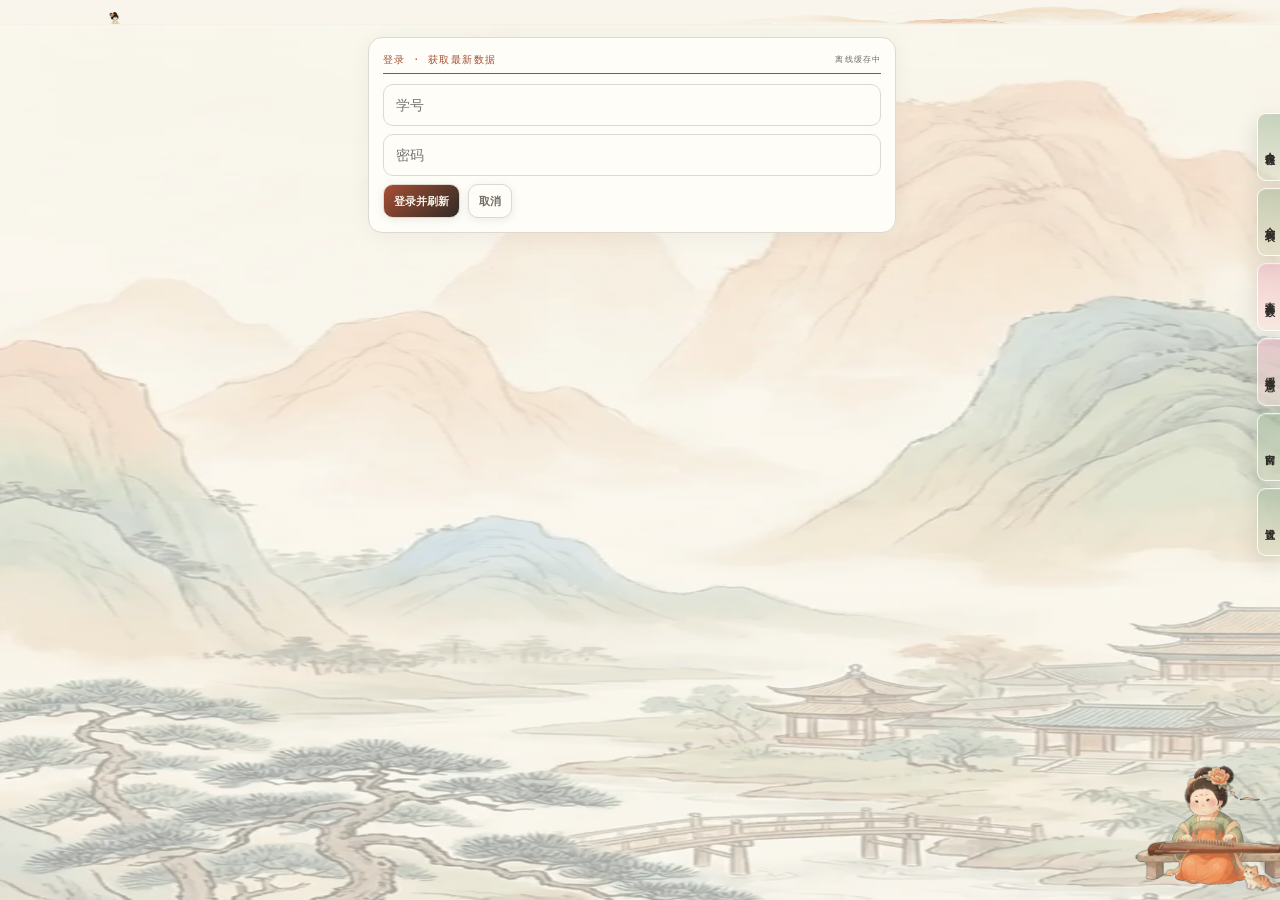
==== commit 65a92c50: "feat: 同步至 V278（0.9.96）——表头恢复原始金框图、深色与顶栏统一变量、同格多课角标；README 更新版本/时间线/AI 工具链" ====
--- a/jwxt-webapp/index.html
+++ b/jwxt-webapp/index.html
@@ -3,12 +3,13 @@
 <head>
 <meta charset="UTF-8" />
 <meta name="viewport" content="width=device-width, initial-scale=1.0, viewport-fit=cover" />
-<title>Claude 风格 · 教务查询</title>
+<title>教务查询 · 中央司法警官学院</title>
 <script>
 // Set the first paint to the saved preference, including older Android WebViews.
 (function(){var mode='system';try{mode=localStorage.getItem('jwxt_theme')||'system';}catch(e){}var system=false;try{system=window.Android&&Android.getSystemDarkMode?Android.getSystemDarkMode():window.matchMedia&&window.matchMedia('(prefers-color-scheme: dark)').matches;}catch(e){}document.documentElement.setAttribute('data-theme',(mode==='dark'||mode==='system'&&system)?'dark':'');})();
 </script>
 <style>:root{
+  --head-scrim: none;
   --sab: env(safe-area-inset-bottom, 0px);
   --cream: #efe7d4; --cream-2: #e6dcc4;
   --green: #2e4a2a; --green-lite: #3a5a36; --green-deep: #243a21;
@@ -28,6 +29,20 @@
   --grad-c: rgba(214,203,176,0.30);
   --sheet-bg: rgba(250,244,228,0.97);
   --timemask: rgba(250,245,236,0.88);
+  /* 统一背景层变量：浅/深只换这里，结构只写一次 */
+  --bg-base: #efe7d4;
+  --bg-scrim: linear-gradient(180deg, rgba(252,247,238,0.10) 0%, rgba(250,245,236,0.16) 55%, rgba(248,242,232,0.22) 100%);
+  --bg-main: url('schedule-assets/tangyun-bg.webp');
+  --bg-bottom: url('schedule-assets/tangyun-bottom.webp');
+  --bg-bottom-size: auto 210px;
+  --bg-deco-opacity: 0.86;
+  --tile-bg: linear-gradient(145deg, rgba(255,255,255,0.42), rgba(245,239,224,0.22));
+  --tile-border: rgba(46,74,42,0.22);
+  --topbar-img: url('schedule-assets/tangyun-top-anim.webp'), url('schedule-assets/tangyun-top.webp');
+  --topbar-size: 56px 34px, 100% 100%;
+  --topbar-pos: 100px calc(var(--sb, 0px) + 6px), center;
+  --topbar-solid: rgba(250,244,228,0.62);
+  --topbar-scrim: linear-gradient(180deg, rgba(255,255,255,0) 0%, rgba(255,255,255,0) 100%);
 }html[data-theme="dark"]{
   --cream: #161b17; --cream-2: #1d231e;
   --green: #8fae6e; --green-lite: #7a9960; --green-deep: #8fae6e;
@@ -42,7 +57,21 @@
   --grad-b: rgba(143,174,110,0.26);
   --grad-c: rgba(164,154,130,0.18);
   --sheet-bg: rgba(23,28,24,0.97);
-  --timemask: rgba(28,34,29,0.82);
+  --timemask: rgba(28,34,29,0.68);
+  --bg-base: #141712;
+  --bg-scrim: linear-gradient(180deg, rgba(14,17,12,0.62) 0%, rgba(12,15,10,0.66) 55%, rgba(11,13,9,0.70) 100%);
+  --bg-main: url('schedule-assets/tangyun-bg.webp');
+  --bg-bottom: url('schedule-assets/tangyun-bottom.webp');
+  --bg-bottom-size: auto 250px;
+  --topbar-img: url('schedule-assets/tangyun-top-anim.webp'), url('schedule-assets/tangyun-top.webp');
+  --topbar-size: 56px 34px, 100% 100%;
+  --bg-deco-opacity: 0.80;
+  --tile-bg: linear-gradient(145deg, rgba(22,26,20,0.40), rgba(22,26,20,0.20));
+  --tile-border: rgba(160,180,140,0.30);
+  --topbar-pos: 100px calc(var(--sb, 0px) + 6px), center;
+  --topbar-solid: transparent;
+  --topbar-scrim: linear-gradient(180deg, rgba(14,17,12,0.62) 0%, rgba(14,17,12,0.62) 100%);
+  --head-scrim: linear-gradient(180deg, rgba(14,17,12,0.62) 0%, rgba(14,17,12,0.62) 100%);
 }/* 经典主题：关闭玻璃效果，恢复不透明白底 + 绿边框 */
 html[data-style="classic"]{
   --glass: var(--cream);
@@ -52,24 +81,29 @@
   --blur: 0px;
   --grad-a: transparent; --grad-b: transparent; --grad-c: transparent;
   --sheet-bg: var(--cream);
-}html[data-style="classic"] html::before{ background: var(--cream); animation: none; }html[data-style="classic"] body{ background: var(--cream); }html[data-style="classic"] .topbar{ -webkit-mask-image: none; box-shadow: none; }html[data-style="classic"] .sheet{ background: var(--cream); }html[data-style="classic"] .card{ border-width: 2px; border-radius: 8px; box-shadow: none; }html[data-style="classic"] .type-btn{ border-width: 2px; border-radius: 8px; box-shadow: none; }html[data-style="classic"] input[type="text"],html[data-style="classic"] input[type="password"],html[data-style="classic"] select{ border-width: 2px; border-radius: 6px; }html[data-style="classic"] button{ border-width: 2px; border-radius: 6px; box-shadow: none; }html[data-style="classic"] button.outline{ background: transparent; }html[data-style="classic"] .sheet{ box-shadow: none; }/* 固定彩色光斑背景，供毛玻璃模糊透出 */
+}html[data-style="classic"] html::before{ background: var(--cream); animation: none; }html[data-style="classic"] body{ background: var(--cream); }html[data-style="classic"] .topbar{ -webkit-mask-image: none; box-shadow: none; }html[data-style="classic"] .sheet{ background: var(--cream); }html[data-style="classic"] .card{ border-width: 2px; border-radius: 8px; box-shadow: none; }html[data-style="classic"] .type-btn{ border-width: 2px; border-radius: 8px; box-shadow: none; }html[data-style="classic"] input[type="text"],html[data-style="classic"] input[type="password"],html[data-style="classic"] select{ border-width: 2px; border-radius: 6px; }html[data-style="classic"] button{ border-width: 2px; border-radius: 6px; box-shadow: none; }html[data-style="classic"] button.outline{ background: transparent; }html[data-style="classic"] .sheet{ box-shadow: none; }/* 固定统一背景层：所有页面共用（渐变蒙版 + 底部动图 + 山水主图），浅/深仅换变量 */
 html::before{
   content: ''; position: fixed; inset: 0; z-index: -1; pointer-events: none;
-  background:
-    radial-gradient(420px 420px at 12% 8%, var(--grad-a), transparent 60%),
-    radial-gradient(520px 520px at 88% 20%, var(--grad-b), transparent 65%),
-    radial-gradient(480px 480px at 55% 92%, var(--grad-c), transparent 60%),
-    var(--cream);
-  animation: glassDrift 18s ease-in-out infinite alternate;
-}
-@keyframes glassDrift {0%{ background-position: 0% 0%, 100% 0%, 50% 100%, 0 0; }100%{ background-position: 20% 10%, 70% 25%, 35% 80%, 0 0; }
-}html[data-theme="dark"] body{ background: transparent; }html[data-theme="dark"] html::before{
-  background:
-    radial-gradient(420px 420px at 12% 8%, var(--grad-a), transparent 60%),
-    radial-gradient(520px 520px at 88% 20%, var(--grad-b), transparent 65%),
-    radial-gradient(480px 480px at 55% 92%, var(--grad-c), transparent 60%),
-    #11140f;
-}*{ box-sizing: border-box; margin: 0; padding: 0; -webkit-tap-highlight-color: transparent; }html,body{ width: 100%; min-height: 100%; }body{ background: transparent; color: var(--ink); font-family: var(--serif); font-size: 15px; line-height: 1.5; }.mono{ font-family: var(--mono); font-size: 10px; letter-spacing: 0.14em; text-transform: uppercase; }.topbar{ display: flex; align-items: center; justify-content: space-between; padding: calc(12px + var(--sb, 0px)) 16px 12px; position: sticky; top: 0; z-index: 100;
+  background-color: var(--bg-base);
+  background-image: var(--bg-scrim), var(--bg-main);
+  background-size: 100% 100%, 100% calc(100% - var(--bg-top-offset, 0px));
+  background-position: center top, center var(--bg-top-offset, 0px);
+  background-repeat: no-repeat, no-repeat;
+}
+/* 课表页：山水图顶部对齐表头顶部，不延伸到顶栏（与旧版一致）。
+   变量必须挂在 html 上，html::before 才读得到 */
+html:has(body.schedule-result){ --bg-top-offset: calc(84px + var(--sb, 0px)); }
+/* 底部插画独立一层：可单独调不透明度，不抢正文 */
+html::after{
+  content: ''; position: fixed; inset: 0; z-index: -1; pointer-events: none;
+  background: var(--bg-bottom) right 0 bottom / var(--bg-bottom-size) no-repeat;
+  opacity: var(--bg-deco-opacity);
+}
+html[data-style="classic"] html::after{ background: none; }
+/* 收起态磁贴：单一变量控制透明度，浅/深各一组，只改变量不改结构 */
+html body .panel-floating:not(.open){ background:var(--tile-bg) !important; border-color:var(--tile-border) !important; }
+html[data-style="classic"] html::before{ background-image: none; background-color: var(--cream); }
+*{ box-sizing: border-box; margin: 0; padding: 0; -webkit-tap-highlight-color: transparent; }html,body{ width: 100%; min-height: 100%; }body{ background: transparent; color: var(--ink); font-family: var(--serif); font-size: 15px; line-height: 1.5; }.mono{ font-family: var(--mono); font-size: 10px; letter-spacing: 0.14em; text-transform: uppercase; }.topbar{ display: flex; align-items: center; justify-content: space-between; padding: calc(12px + var(--sb, 0px)) 16px 12px; position: sticky; top: 0; z-index: 100;
   background: var(--glass); -webkit-backdrop-filter: blur(var(--blur)); backdrop-filter: blur(var(--blur));
   border-bottom: 1px solid var(--glass-border);
   box-shadow: 0 1px 20px rgba(0,0,0,0.06);
@@ -97,7 +131,7 @@
   box-shadow: 0 2px 10px rgba(0,0,0,0.08), inset 0 1px 0 var(--glass-hi);
   transition: transform .1s ease, opacity .2s, box-shadow .2s; }button:active{ transform: scale(0.96); }button:disabled{ opacity: 0.5; }button.outline{ background: var(--glass); -webkit-backdrop-filter: blur(8px); backdrop-filter: blur(8px); color: var(--green); }button.small{ min-height: 34px; padding: 0 10px; font-size: 11px; }.btn-group{ display: grid; grid-template-columns: repeat(4, 1fr); gap: 6px; margin-bottom: 10px; }.btn-chip{ min-height: 32px; padding: 0 4px; background: transparent; color: var(--green); border: 2px solid var(--green); font-size: 11px; white-space: nowrap; }/* === 查询结果全屏模式 === */
 body.in-result main{ max-width:100%; padding:0; }body.in-result #resultContent{ padding:0; }body.in-result #resultSection > .card{ background:transparent; border:none; box-shadow:none; }body.in-result #resultSection .card-header,body.in-result #resultSection .cache-notice{ display:none; }/* 结果页顶栏：更高、三栏布局 */
-body.in-result #mainTopbar{ padding: calc(8px + var(--sb, 0px)) 10px 8px; min-height: 88px; align-items: flex-start; }body.in-result .tb-home-only{ display:none !important; }body.in-result #loginBtn,body.in-result #logoutBtn,body.in-result #statusDot,body.in-result #statusText{ display:none !important; }body.in-result .tb-result-wrap{ display:flex !important; align-items:flex-start; justify-content:space-between; gap:8px; }.tb-result-wrap{ display:none; width:100%; position:relative; min-height:56px; }.tb-col{ display:flex; align-items:flex-start; gap:8px; }.tb-col-center{ flex:1; justify-content:center; text-align:center; }.tb-col-right{ align-items:center; gap:6px; }.tb-week-block{ display:flex; flex-direction:column; gap:1px; }.tb-r-week{ display:flex; align-items:center; gap:3px; cursor:pointer; font-size:15px; font-weight:800; color:var(--ink); line-height:1.2; }.tb-r-arrow{ font-size:9px; color:var(--ink-light); }.tb-r-sem{ font-size:10px; color:var(--ink-light); line-height:1.2; }.tb-r-title{ font-size:16px; font-weight:800; color:var(--ink); line-height:1.3; }.tb-r-range{ font-size:10px; color:var(--ink-light); margin-top:1px; }.tb-icon-btn{ width:26px; height:24px; border-radius:5px; border:1px solid var(--line); background:transparent; color:var(--ink); display:flex; align-items:center; justify-content:center; cursor:pointer; padding:0; }.back-btn{ display:block; padding:0; width:26px; height:24px; font-size:14px; line-height:24px; text-align:center; border-radius:5px; border:1px solid var(--line); background:transparent; color:var(--ink); cursor:pointer; }/* === 查询参数面板 + 浏览列表：结果页变成可拖动浮窗 === */
+body.in-result #mainTopbar{ padding: calc(8px + var(--sb, 0px)) 10px 8px; min-height: 88px; align-items: flex-start; }body.in-result #loginBtn,body.in-result #logoutBtn,body.in-result #statusDot,body.in-result #statusText{ display:none !important; }body.in-result .tb-result-wrap{ display:flex !important; align-items:flex-start; justify-content:space-between; gap:8px; }.tb-result-wrap{ display:none; width:100%; position:relative; min-height:56px; }.tb-col{ display:flex; align-items:flex-start; gap:8px; }.tb-col-center{ flex:1; justify-content:center; text-align:center; }.tb-col-right{ align-items:center; gap:6px; }.tb-week-block{ display:flex; flex-direction:column; gap:1px; }.tb-r-week{ display:flex; align-items:center; gap:3px; cursor:pointer; font-size:15px; font-weight:800; color:var(--ink); line-height:1.2; }.tb-r-arrow{ font-size:9px; color:var(--ink-light); }.tb-r-sem{ font-size:10px; color:var(--ink-light); line-height:1.2; }.tb-r-title{ font-size:16px; font-weight:800; color:var(--ink); line-height:1.3; }.tb-r-range{ font-size:10px; color:var(--ink-light); margin-top:1px; }.tb-icon-btn{ width:26px; height:24px; border-radius:5px; border:1px solid var(--line); background:transparent; color:var(--ink); display:flex; align-items:center; justify-content:center; cursor:pointer; padding:0; }.back-btn{ display:block; padding:0; width:26px; height:24px; font-size:14px; line-height:24px; text-align:center; border-radius:5px; border:1px solid var(--line); background:transparent; color:var(--ink); cursor:pointer; }/* === 查询参数面板 + 浏览列表：结果页变成可拖动浮窗 === */
 body.in-result #querySection,body.in-result #browseNav{
   position: fixed; z-index: 160; right: 0; width: 22px; height: 70px; overflow: hidden;
   border:1px solid rgba(255,255,255,.68); border-right:0; border-radius:8px 0 0 8px;
@@ -114,8 +148,8 @@
   cursor: pointer; user-select: none;
 }body.in-result #querySection > .fd-tab{ background:linear-gradient(180deg,rgba(231,161,178,.44),rgba(231,161,178,.12)); color:var(--green-deep); }body.in-result #browseNav > .fd-tab{ background:linear-gradient(180deg,rgba(112,145,101,.38),rgba(112,145,101,.12)); color:var(--green-deep); }body.in-result #querySection.dock-left,body.in-result #browseNav.dock-left{
   right:auto; left:0; border-right:1px solid rgba(255,255,255,.68); border-left:0; border-radius:0 8px 8px 0;
-}body.in-result #querySection.avoid-left,body.in-result #browseNav.avoid-left,body.in-result #todaySection.avoid-left,body.in-result #cacheInfoSection.avoid-left{ left:0!important; right:auto!important; border-right:1px solid rgba(255,255,255,.68); border-left:0; border-radius:0 8px 8px 0; }body.in-result #querySection.avoid-right,body.in-result #browseNav.avoid-right,body.in-result #todaySection.avoid-right,body.in-result #cacheInfoSection.avoid-right{ right:0!important; left:auto!important; border-left:1px solid rgba(255,255,255,.68); border-right:0; border-radius:8px 0 0 8px; }body.in-result #querySection.open,body.in-result #browseNav.open{ width:min(248px,calc(100vw - 52px)); max-height:calc(100vh - 108px - env(safe-area-inset-top,0px)); overflow-y:auto; z-index:180; border:1px solid rgba(255,255,255,.74); border-radius:10px; touch-action:pan-y; overscroll-behavior:contain; background:rgba(249,246,235,.86); -webkit-backdrop-filter:blur(24px) saturate(160%); backdrop-filter:blur(24px) saturate(160%); box-shadow:0 18px 48px rgba(31,42,31,.24),inset 0 1px 0 rgba(255,255,255,.9); }body.in-result #querySection.open:not(.dock-left),body.in-result #browseNav.open:not(.dock-left){ left:auto; right:0; }body.in-result #querySection.open.dock-left,body.in-result #browseNav.open.dock-left{ left:0; right:auto; }body.in-result #querySection.open > .fd-tab,body.in-result #browseNav.open > .fd-tab{ display: none; }body.in-result #querySection.open > .card,body.in-result #browseNav.open > .card{ display: block; padding: 8px; margin-bottom: 0; }/* === 今日课程 / 缓存信息：首页=正常卡片，结果页=可左右停靠浮窗 === */
-#todaySection .fd-tab,#cacheInfoSection .fd-tab,#querySection .fd-tab,#browseNav .fd-tab{ display:none; }/* 首页四个面板间距拉开 */
+}body.in-result #querySection.avoid-left,body.in-result #browseNav.avoid-left,body.in-result #todaySection.avoid-left,body.in-result #cacheInfoSection.avoid-left{ left:0!important; right:auto!important; border-right:1px solid rgba(255,255,255,.68); border-left:0; border-radius:0 8px 8px 0; }body.in-result #querySection.avoid-right,body.in-result #browseNav.avoid-right,body.in-result #todaySection.avoid-right,body.in-result #cacheInfoSection.avoid-right{ right:0!important; left:auto!important; border-left:1px solid rgba(255,255,255,.68); border-right:0; border-radius:8px 0 0 8px; }body.in-result #querySection.open,body.in-result #browseNav.open{ width:min(248px,calc(100vw - 52px)); max-height:calc(100vh - 108px - env(safe-area-inset-top,0px)); overflow-y:auto; z-index:180; border:1px solid rgba(255,255,255,.74); border-radius:10px; touch-action:pan-y; overscroll-behavior:contain; background:rgba(249,246,235,.86); -webkit-backdrop-filter:blur(24px) saturate(160%); backdrop-filter:blur(24px) saturate(160%); box-shadow:0 18px 48px rgba(31,42,31,.24),inset 0 1px 0 rgba(255,255,255,.9); }body.in-result #querySection.open:not(.dock-left),body.in-result #browseNav.open:not(.dock-left){ left:auto; right:0; }body.in-result #querySection.open.dock-left,body.in-result #browseNav.open.dock-left{ left:0; right:auto; }body.in-result #querySection.open > .fd-tab,body.in-result #browseNav.open > .fd-tab{ display: none; }body.in-result #querySection.open > .card,body.in-result #browseNav.open > .card{ display: block; padding: 8px; margin-bottom: 0; }/* === 今日课程 / 缓存信息：结果页可左右停靠浮窗 === */
+#todaySection .fd-tab,#cacheInfoSection .fd-tab,#querySection .fd-tab,#browseNav .fd-tab{ display:none; }/* 四个面板间距 */
 #todaySection,#querySection,#browseNav,#cacheInfoSection{ margin-bottom: 40px; }body.in-result #todaySection,body.in-result #cacheInfoSection{
   position: fixed; right: 0; left:auto; z-index:160;
   width:22px; height:70px; overflow:hidden;
@@ -133,7 +167,7 @@
   writing-mode: vertical-rl; padding: 8px 2px; box-sizing: border-box;
   font-size: 10px; font-weight: 700; letter-spacing: 1px;
   cursor: pointer; user-select: none;
-}body.in-result #todaySection > .fd-tab{ background:linear-gradient(180deg,rgba(112,145,101,.38),rgba(112,145,101,.12)); color:var(--green-deep); }body.in-result #cacheInfoSection > .fd-tab{ background:linear-gradient(180deg,rgba(231,161,178,.44),rgba(231,161,178,.12)); color:var(--green-deep); }body.in-result #todaySection.open,body.in-result #cacheInfoSection.open,body.in-result #querySection.open,body.in-result #browseNav.open{ width:min(248px,calc(100vw - 52px)); height:auto; max-height:calc(100vh - 108px - env(safe-area-inset-top,0px)); overflow-y:auto; z-index:180; border:1px solid rgba(255,255,255,.74); border-radius:10px; touch-action:pan-y; overscroll-behavior:contain; background:rgba(249,246,235,.86); -webkit-backdrop-filter:blur(24px) saturate(160%); backdrop-filter:blur(24px) saturate(160%); box-shadow:0 18px 48px rgba(31,42,31,.24),inset 0 1px 0 rgba(255,255,255,.9); }body.in-result #todaySection.open:not(.dock-left),body.in-result #cacheInfoSection.open:not(.dock-left){ left:auto; right:0; }body.in-result #todaySection.open.dock-left,body.in-result #cacheInfoSection.open.dock-left{ left:0; right:auto; }body.in-result #todaySection.open > .card,body.in-result #cacheInfoSection.open > .card{ display: block; padding: 8px; margin-bottom: 0; }body.in-result #todaySection.open > .fd-tab,body.in-result #cacheInfoSection.open > .fd-tab{ display: none; }body.in-result #todaySection.open .card-header,body.in-result #cacheInfoSection.open .card-header,body.in-result #querySection.open .card-header,body.in-result #browseNav.open .card-header{ min-height:30px; cursor:pointer; }/* === 官网跳转磁贴：与其余右侧磁贴同款（首页/结果页都是磁贴） === */
+}body.in-result #todaySection > .fd-tab{ background:linear-gradient(180deg,rgba(112,145,101,.38),rgba(112,145,101,.12)); color:var(--green-deep); }body.in-result #cacheInfoSection > .fd-tab{ background:linear-gradient(180deg,rgba(231,161,178,.44),rgba(231,161,178,.12)); color:var(--green-deep); }body.in-result #todaySection.open,body.in-result #cacheInfoSection.open,body.in-result #querySection.open,body.in-result #browseNav.open{ width:min(248px,calc(100vw - 52px)); height:auto; max-height:calc(100vh - 108px - env(safe-area-inset-top,0px)); overflow-y:auto; z-index:180; border:1px solid rgba(255,255,255,.74); border-radius:10px; touch-action:pan-y; overscroll-behavior:contain; background:rgba(249,246,235,.86); -webkit-backdrop-filter:blur(24px) saturate(160%); backdrop-filter:blur(24px) saturate(160%); box-shadow:0 18px 48px rgba(31,42,31,.24),inset 0 1px 0 rgba(255,255,255,.9); }body.in-result #todaySection.open:not(.dock-left),body.in-result #cacheInfoSection.open:not(.dock-left){ left:auto; right:0; }body.in-result #todaySection.open.dock-left,body.in-result #cacheInfoSection.open.dock-left{ left:0; right:auto; }body.in-result #todaySection.open > .card,body.in-result #cacheInfoSection.open > .card{ display: block; padding: 8px; margin-bottom: 0; }body.in-result #todaySection.open > .fd-tab,body.in-result #cacheInfoSection.open > .fd-tab{ display: none; }body.in-result #todaySection.open .card-header,body.in-result #cacheInfoSection.open .card-header,body.in-result #querySection.open .card-header,body.in-result #browseNav.open .card-header{ min-height:30px; cursor:pointer; }/* === 官网跳转磁贴：与其余右侧磁贴同款 === */
 #siteSection{
   position: fixed; right:0; left:auto; z-index:160;
   width:22px; height:70px; overflow:hidden;
@@ -171,7 +205,7 @@
 .settings-hero .settings-version{ position:absolute; right:6px; bottom:10px; left:auto; top:auto; }
 
 @keyframes tileNudge{ 0%{transform:scale(1)} 22%{transform:scale(1.16)} 46%{transform:scale(.94)} 72%{transform:scale(1.09)} 100%{transform:scale(1)} }
-#settingsTile.tile-bounce{ animation:tileNudge .42s ease; }
+#settingsTile.tile-bounce, #siteSection.tile-bounce{ animation:tileNudge .42s ease; }
 
 .table-wrap{ overflow-x: auto; -webkit-overflow-scrolling: touch; }table{ width: 100%; border-collapse: collapse; font-size: 12px; }th{ text-align: left; padding: 8px 6px; background: var(--cream-2); border-bottom: 2px solid var(--green); font-family: var(--mono); font-size: 9px; letter-spacing: 0.1em; color: var(--green); white-space: nowrap; }td{ padding: 8px 6px; border-bottom: 1px solid var(--line); }tr:nth-child(even) td{ background: var(--row); }.failed{ color: var(--pink-deep); font-weight: 600; }/* GPA */
 .gpa-hero{ background: linear-gradient(135deg, var(--green-lite), var(--green-deep)); border-radius: 14px; padding: 20px; text-align: center; margin-bottom: 14px;
@@ -189,7 +223,7 @@
   color: var(--green); font-size: 13px; text-align: center;
   display: flex; align-items: center; justify-content: center; cursor: pointer;
   box-shadow: inset 0 1px 0 var(--glass-hi);
-  transition: transform .12s ease, background .2s ease, box-shadow .2s ease; }.type-btn:active{ transform: scale(0.96); }.type-btn.active{ background: linear-gradient(135deg, var(--green), var(--green-deep)); color: var(--cream); font-weight: 600; box-shadow: 0 2px 14px rgba(0,0,0,0.12); }/* 进度条 */
+  transition: transform .12s ease, background .2s ease, box-shadow .2s ease; }.type-btn:active{ transform: scale(0.96); }.type-btn.jump{ animation: tileJump .55s ease; }@keyframes tileJump{ 0%{ box-shadow:0 0 0 0 rgba(177,140,73,.55); } 60%{ box-shadow:0 0 0 9px rgba(177,140,73,0); } 100%{ box-shadow:0 0 0 0 rgba(177,140,73,0); } }.type-btn.active{ background: linear-gradient(135deg, var(--green), var(--green-deep)); color: var(--cream); font-weight: 600; box-shadow: 0 2px 14px rgba(0,0,0,0.12); }/* 进度条 */
 
 .error-box{ background: var(--cream); border: 2px solid var(--pink-deep); border-radius: 6px; padding: 10px; color: var(--pink-deep); margin: 10px 0; font-size: 13px; }.cache-notice{ background: var(--cream-2); border: 1px solid var(--pink); border-radius: 6px; padding: 6px 10px; margin-bottom: 10px; font-size: 11px; color: var(--green-deep); }.loading{ text-align: center; padding: 20px; color: var(--green); }.spinner{ display: inline-block; width: 18px; height: 18px; border: 2px solid var(--green); border-top-color: transparent; border-radius: 50%; animation: spin 0.8s linear infinite; }
 @keyframes spin {to{ transform: rotate(360deg); } }.empty-text{ text-align: center; padding: 20px; color: var(--ink-light); font-style: italic; font-size: 13px; }.hidden{ display: none !important; }
@@ -244,13 +278,351 @@
   position: fixed; top: 0; left: 0; right: 0; bottom: 0; max-width: 600px; margin: 0 auto;
   z-index: 120; overflow-y: auto; overscroll-behavior:contain;
   padding:calc(18px + var(--sb, 0px)) 18px calc(116px + var(--sab, 0px)); animation: sheetUp .22s ease-out;
-}.settings-hero{ position:relative; overflow:hidden; padding:23px 20px 21px; margin-bottom:14px; border:1px solid rgba(255,255,255,.66); border-radius:24px; color:#fff; background:linear-gradient(135deg,#304c36 0%,#58734e 58%,#82916c 100%); box-shadow:0 14px 30px rgba(40,62,43,.20),inset 0 1px 0 rgba(255,255,255,.35); }.settings-hero::after{ content:''; position:absolute; width:180px; height:180px; right:-58px; top:-85px; border:1px solid rgba(255,255,255,.18); border-radius:50%; box-shadow:0 0 0 18px rgba(255,255,255,.045),0 0 0 38px rgba(255,255,255,.035); }.settings-kicker{ font:10px var(--mono); letter-spacing:.18em; text-transform:uppercase; color:rgba(255,255,255,.72); }.settings-hero h2{ margin-top:5px; font-size:25px; font-weight:600; letter-spacing:.04em; }.settings-hero p{ margin-top:3px; font-size:12px; color:rgba(255,255,255,.76); }.settings-version{ position:absolute; right:16px; bottom:16px; z-index:1; padding:5px 9px; border:1px solid rgba(255,255,255,.32); border-radius:999px; background:rgba(255,255,255,.13); font:10px var(--mono); color:#fff; }.settings-panel .settings-group{ padding:15px 17px 12px; margin-bottom:12px; border-radius:19px; }.settings-section-head{ display:flex; align-items:center; gap:11px; padding:0 0 10px; margin-bottom:3px; border-bottom:1px solid var(--glass-border); }.settings-icon{ display:grid; place-items:center; width:34px; height:34px; flex:0 0 34px; border-radius:12px; color:var(--green); background:linear-gradient(145deg,rgba(255,255,255,.72),var(--glass-2)); box-shadow:inset 0 1px 0 rgba(255,255,255,.8),0 2px 8px rgba(30,50,31,.08); font-size:16px; }.settings-section-head h3{ color:var(--ink); font-size:14px; font-weight:650; }.settings-section-head p{ margin-top:1px; color:var(--ink-light); font-size:10px; }.settings-panel .set-row{ display: flex; align-items: center; justify-content: space-between; gap:14px; min-height:52px; padding: 10px 1px; border-bottom: 1px solid var(--line); }.settings-panel .set-row:last-child{ border-bottom: none; }.settings-panel .set-label{ font-size: 14px; color: var(--ink); }.settings-panel .set-desc{ font-size: 11px; color: var(--ink-light); margin-top: 2px; line-height: 1.5; }.settings-panel .set-hint{ font-size: 11px; color: var(--ink-light); background:rgba(255,255,255,.24); border:1px solid rgba(255,255,255,.38); border-radius:12px; padding:10px 12px; margin:8px 0 4px; line-height:1.65; }.settings-panel .set-btn{ min-height:34px; padding:6px 13px; border-color:var(--glass-border); background:rgba(255,255,255,.28); transition:transform .18s ease,background .18s ease; }.settings-panel .set-btn:active{ transform:scale(.96); }.settings-panel .setting-input{ width:auto; min-height:36px; margin:0; padding:0 10px; border-radius:10px; background:rgba(255,255,255,.34); }.settings-panel input[type="number"].setting-input{ width:76px; }.settings-panel .cache-path{ max-width:58%; overflow-wrap:anywhere; text-align:right; color:var(--ink-light); font:10px var(--mono); }.seg{ display: flex; gap: 6px; }.seg button{ font-size: 12px; padding: 5px 11px; border: 1px solid var(--green); background: transparent; color: var(--green); border-radius: 999px; cursor: pointer; }.seg button.on{ background: var(--green); color: var(--cream); }html[data-theme="dark"] .seg button.on{ color: #0f120c; }.set-btn{ font-size: 12px; padding: 5px 11px; border: 1px solid var(--green); background: transparent; color: var(--green); border-radius: 999px; cursor: pointer; }.switch{ position: relative; width: 44px; height: 24px; min-height: 0; padding: 0; border-radius: 999px; background: rgba(0,0,0,0.22); transition: background .25s ease; cursor: pointer; border: none; flex-shrink: 0; box-shadow: inset 0 1px 2px rgba(0,0,0,0.18); }.switch::after{ content: ''; position: absolute; top: 3px; left: 3px; width: 18px; height: 18px; border-radius: 50%; background: #fff; transition: transform .25s ease; box-shadow: 0 1px 4px rgba(0,0,0,0.35); }.switch.on{ background: var(--green); box-shadow: none; }.switch.on::after{ transform: translateX(20px); }html[data-style="classic"] .settings-panel{ background: var(--cream); }html[data-style="classic"] .settings-panel .settings-group{ border-width:2px; border-radius:10px; }html[data-style="classic"] .settings-hero{ border-radius:10px; box-shadow:none; }html[data-style="classic"] .settings-icon{ box-shadow:none; border:1px solid var(--green); border-radius:8px; }/* 查询课表：与参考 demo 一致的固定表头、整表滚动与底部周次面板。 */
-body.schedule-result{ overflow:hidden; font-family:-apple-system,BlinkMacSystemFont,"PingFang SC","Microsoft YaHei",sans-serif; color:#383838; background:#f0eae2; }body.schedule-result::before{ content:''; position:fixed; inset:calc(84px + var(--sb, 0px)) 0 0; background:#f0eae2 url('schedule-assets/tangyun-bg.png') center top/100% 100% no-repeat; pointer-events:none; z-index:0; }body.schedule-result::after{ content:''; position:fixed; bottom:0; left:0; right:0; height:230px; background:url('schedule-assets/tangyun-bottom.gif') center bottom/100% 100% no-repeat; pointer-events:none; z-index:0; }body.schedule-result #mainTopbar{ position:fixed; inset:0 0 auto; height:calc(84px + var(--sb, 0px)); min-height:0; padding:var(--sb, 0px) 15px 0; background:#f5eddf url('schedule-assets/tangyun-top.png') center/100% 100% no-repeat; border:0; box-shadow:none; backdrop-filter:none; -webkit-backdrop-filter:none; -webkit-mask-image:none; }body.schedule-result .tb-result-wrap{ height:84px; min-height:0; display:block !important; }body.schedule-result .tb-col-left{ position:absolute; left:0; top:27px; }body.schedule-result .tb-col-left .back-btn{ display:none; }body.schedule-result .tb-week-block{ gap:8px; }body.schedule-result .tb-r-week{ font-size:18px; color:#383838; gap:6px; padding:4px 0; }body.schedule-result .tb-r-week.other-week{ color:#ff5959; }body.schedule-result .tb-r-arrow{ font-size:0; width:0; height:0; border-left:6px solid transparent; border-right:6px solid transparent; border-top:7px solid currentColor; color:inherit; }body.schedule-result .tb-r-sem{ font-size:13px; line-height:1; color:#3a2c1e; }body.schedule-result .tb-col-center{ position:absolute; left:95px; top:6px; width:70px; height:43px; background:url('schedule-assets/tangyun-top.gif') center/100% 100% no-repeat; pointer-events:none; }body.schedule-result .tb-r-title,body.schedule-result .tb-r-range,body.schedule-result #statusDotResult{ display:none; }body.schedule-result .tb-col-right{ position:absolute; right:0; top:27px; gap:2px; }body.schedule-result .tb-icon-btn{ display:flex; border:0; background:transparent; color:#3a2c1e; width:32px; height:32px; border-radius:8px; }body.schedule-result .tb-icon-btn svg{ width:21px; height:21px; }body.schedule-result #resultSection{ position:fixed; inset:calc(84px + var(--sb, 0px)) 0 0; z-index:1; }body.schedule-result #resultSection > .card{ padding:0; margin:0; height:100%; border-radius:0; backdrop-filter:none; -webkit-backdrop-filter:none; }body.schedule-result #resultContent{ height:100%; min-height:0; touch-action:pan-y; overflow-y:auto; -webkit-overflow-scrolling:touch; }body.schedule-result #resultContent > .today-schedule-list{ min-height:100%; }body.schedule-result #bottomNav{ display:none; }.demo-pane{ height:100%; display:flex; flex-direction:column; min-height:0; position:relative; }.demo-pane::before{ content:''; position:absolute; left:0; top:62px; bottom:0; width:26px; background:var(--timemask); border-right:1px solid rgba(255,255,255,.28); pointer-events:none; z-index:1; }.demo-head{ height:62px; flex:0 0 62px; display:flex; background:rgba(244,236,218,.62) url('schedule-assets/tangyun-head.png') center/100% 100% no-repeat; }.demo-month{ flex:0 0 26px; display:flex; align-items:center; justify-content:center; font-size:12px; font-weight:700; writing-mode:vertical-rl; letter-spacing:1px; overflow:hidden; }.demo-days{ flex:1; display:flex; min-width:0; }.demo-day{ flex:1; position:relative; display:flex; flex-direction:column; align-items:center; justify-content:center; }.demo-day .wd{ font-size:14px; font-weight:700; }.demo-day .dt{ font-size:11px; color:#a6a6a6; }.demo-day.today .wd,.demo-day.today .dt{ color:#b18c49; }.demo-day.today::after{ content:''; position:absolute; width:26px; height:3px; bottom:1px; border-radius:2px; background:#c4a468; }.demo-scroll{ display:flex; flex:1; min-height:0; overflow-y:auto; overflow-x:hidden; -webkit-overflow-scrolling:touch; scrollbar-width:none; }.demo-scroll::-webkit-scrollbar{ display:none; }.demo-periods{ flex:0 0 26px; background:transparent; position:relative; z-index:2; }.demo-period{ height:78px; display:flex; flex-direction:column; align-items:center; justify-content:center; border-bottom:1px solid rgba(255,255,255,.18); }.demo-period .no{ font-size:13px; font-weight:600; }.demo-period .tm{ color:#8c857a; font-size:8.5px; line-height:1.25; text-align:center; white-space:nowrap; }.demo-grid{ flex:1; position:relative; min-width:0; }.demo-line{ position:absolute; left:0; right:0; border-top:1px dashed rgba(255,255,255,.5); pointer-events:none; }body.schedule-result .demo-course{ position:absolute; border-radius:8px; border:1.5px solid; padding:4px 1px 3px; overflow:hidden; cursor:pointer; text-align:left; font-family:inherit; min-height:0; line-height:1.22; box-shadow:none; letter-spacing:normal; }.demo-course:active{ transform:scale(.98); }.demo-course .cn{ font-size:10px; font-weight:700; line-height:1.2; word-break:break-all; }.demo-course .cs{ font-size:8.5px; font-weight:500; margin-top:2px; word-break:break-all; }.demo-course .ct{ font-size:8.5px; font-weight:600; margin-top:1px; line-height:1.15; word-break:break-all; opacity:.92; }.demo-unplaced{ padding:12px; font-size:12px; background:rgba(255,255,255,.9); position:relative; z-index:3; }.demo-empty{ padding:40px 16px; text-align:center; color:#706552; }.demo-back-week{ position:fixed; right:36px; bottom:calc(24px + var(--sab, 0px)); z-index:155; border:0; background:#ff5959; color:#fff; font-size:14px; border-radius:99px; padding:8px 14px; box-shadow:0 4px 14px #ff595944; }#scheduleToast{ position:fixed; left:50%; bottom:calc(80px + var(--sab, 0px)); transform:translateX(-50%); max-width:85vw; padding:10px 16px; border-radius:10px; background:#333e; color:#fff; z-index:600; font-size:13px; pointer-events:none; }#weekPicker{ left:0 !important; right:0; top:auto !important; bottom:0; transform:none !important; width:100% !important; max-width:600px !important; margin:auto; max-height:75vh !important; border-radius:18px 18px 0 0 !important; padding:18px 18px calc(28px + var(--sab, 0px)) !important; background:#fff !important; color:#1a1a1a; font-family:-apple-system,BlinkMacSystemFont,"Microsoft YaHei",sans-serif; }.demo-week-head{ display:flex; align-items:center; margin-bottom:18px; }.demo-week-head strong{ font-size:20px; flex:1; text-align:center; }.demo-week-close{ border:0; background:transparent; color:#666; font-size:14px; padding:8px; }.demo-weeks{ display:grid; grid-template-columns:repeat(5,1fr); gap:12px; }#weekPicker .demo-week{ border:0; border-radius:12px; background:#f1f5fa; color:#1a1a1a; font-size:18px; min-height:44px; padding:10px 0; font-family:inherit; box-shadow:none; }#weekPicker .demo-week.current{ background:#9aa0a8; color:#fff; }#weekPicker .demo-week.selected{ background:#ff4d4f; color:#fff; font-weight:700; }
+}.settings-hero{ position:relative; overflow:hidden; padding:23px 20px 21px; margin-bottom:14px; border:1px solid rgba(255,255,255,.66); border-radius:24px; color:#fff; background:linear-gradient(135deg,#304c36 0%,#58734e 58%,#82916c 100%); box-shadow:0 14px 30px rgba(40,62,43,.20),inset 0 1px 0 rgba(255,255,255,.35); }.settings-hero::after{ content:''; position:absolute; width:180px; height:180px; right:-58px; top:-85px; border:1px solid rgba(255,255,255,.18); border-radius:50%; box-shadow:0 0 0 18px rgba(255,255,255,.045),0 0 0 38px rgba(255,255,255,.035); }.settings-kicker{ font:10px var(--mono); letter-spacing:.18em; text-transform:uppercase; color:rgba(255,255,255,.72); }.settings-hero h2{ margin-top:5px; font-size:25px; font-weight:600; letter-spacing:.04em; }.settings-hero p{ margin-top:3px; font-size:12px; color:rgba(255,255,255,.76); }.settings-version{ position:absolute; right:16px; bottom:16px; z-index:1; padding:5px 9px; border:1px solid rgba(255,255,255,.32); border-radius:999px; background:rgba(255,255,255,.13); font:10px var(--mono); color:#fff; }.settings-panel .settings-group{ padding:15px 17px 12px; margin-bottom:12px; border-radius:19px; }.settings-section-head{ display:flex; align-items:center; gap:11px; padding:0 0 10px; margin-bottom:3px; border-bottom:1px solid var(--glass-border); }.settings-icon{ display:grid; place-items:center; width:34px; height:34px; flex:0 0 34px; border-radius:12px; color:var(--green); background:linear-gradient(145deg,rgba(255,255,255,.72),var(--glass-2)); box-shadow:inset 0 1px 0 rgba(255,255,255,.8),0 2px 8px rgba(30,50,31,.08); font-size:16px; }.settings-section-head h3{ color:var(--ink); font-size:14px; font-weight:650; }.settings-section-head p{ margin-top:1px; color:var(--ink-light); font-size:10px; }.settings-panel .set-row{ display: flex; align-items: center; justify-content: space-between; gap:14px; min-height:52px; padding: 10px 1px; border-bottom: 1px solid var(--line); }.settings-panel .set-row:last-child{ border-bottom: none; }.settings-panel .set-label{ font-size: 14px; color: var(--ink); }.settings-panel .set-desc{ font-size: 11px; color: var(--ink-light); margin-top: 2px; line-height: 1.5; }.settings-panel .set-hint{ font-size: 11px; color: var(--ink-light); background:rgba(255,255,255,.24); border:1px solid rgba(255,255,255,.38); border-radius:12px; padding:10px 12px; margin:8px 0 4px; line-height:1.65; }.settings-panel .set-btn{ min-height:34px; padding:6px 13px; border-color:var(--glass-border); background:rgba(255,255,255,.28); transition:transform .18s ease,background .18s ease; }.settings-panel .set-btn:active{ transform:scale(.96); }.settings-panel .setting-input{ width:auto; min-height:36px; margin:0; padding:0 10px; border-radius:10px; background:rgba(255,255,255,.34); }.settings-panel input[type="number"].setting-input{ width:76px; }.settings-panel .cache-path{ text-align:left; word-break:break-all; line-height:1.45; font-size:12px; }.seg{ display: flex; gap: 6px; }.seg button{ font-size: 12px; padding: 5px 11px; border: 1px solid var(--green); background: transparent; color: var(--green); border-radius: 999px; cursor: pointer; }.seg button.on{ background: var(--green); color: var(--cream); }html[data-theme="dark"] .seg button.on{ color: #0f120c; }.set-btn{ font-size: 12px; padding: 5px 11px; border: 1px solid var(--green); background: transparent; color: var(--green); border-radius: 999px; cursor: pointer; }.switch{ position: relative; width: 44px; height: 24px; min-height: 0; padding: 0; border-radius: 999px; background: rgba(0,0,0,0.22); transition: background .25s ease; cursor: pointer; border: none; flex-shrink: 0; box-shadow: inset 0 1px 2px rgba(0,0,0,0.18); }.switch::after{ content: ''; position: absolute; top: 3px; left: 3px; width: 18px; height: 18px; border-radius: 50%; background: #fff; transition: transform .25s ease; box-shadow: 0 1px 4px rgba(0,0,0,0.35); }.switch.on{ background: var(--green); box-shadow: none; }.switch.on::after{ transform: translateX(20px); }html[data-style="classic"] .settings-panel{ background: var(--cream); }html[data-style="classic"] .settings-panel .settings-group{ border-width:2px; border-radius:10px; }html[data-style="classic"] .settings-hero{ border-radius:10px; box-shadow:none; }html[data-style="classic"] .settings-icon{ box-shadow:none; border:1px solid var(--green); border-radius:8px; }/* 查询课表：与参考 demo 一致的固定表头、整表滚动与底部周次面板。 */
+body.schedule-result{ overflow:hidden; font-family:-apple-system,BlinkMacSystemFont,"PingFang SC","Microsoft YaHei",sans-serif; color:#383838; background:transparent; }body.schedule-result::before{display:none;}body.schedule-result #mainTopbar{ position:fixed; inset:0 0 auto; height:calc(84px + var(--sb, 0px)); min-height:0; padding:var(--sb, 0px) 15px 0; background-color:var(--topbar-solid); background-image:var(--topbar-img); background-size:var(--topbar-size); background-position:var(--topbar-pos); background-repeat:no-repeat; border:0; box-shadow:none; backdrop-filter:none; -webkit-backdrop-filter:none; -webkit-mask-image:none; }
+/* 浅色顶栏：壁纸 + 左上角小人（与深色保持同步） */
+body.schedule-result #mainTopbar{ background-color:var(--topbar-solid); background-image:var(--topbar-scrim), var(--topbar-img); background-size:100% 100%, var(--topbar-size); background-position:center, var(--topbar-pos); background-repeat:no-repeat, no-repeat; }body.schedule-result .tb-result-wrap{ height:84px; min-height:0; display:block !important; }body.schedule-result .tb-col-left{ position:absolute; left:0; top:23px; }body.schedule-result .tb-col-left .back-btn{ display:none; }body.schedule-result .tb-week-block{ gap:4px; }body.schedule-result .tb-r-week{ font-size:18px; color:#383838; gap:6px; padding:4px 0; }body.schedule-result .tb-r-week.other-week{ color:#ff5959; }body.schedule-result .tb-r-arrow{ font-size:0; width:0; height:0; border-left:6px solid transparent; border-right:6px solid transparent; border-top:7px solid currentColor; color:inherit; }body.schedule-result .tb-r-sem{ font-size:13px; line-height:1; color:#3a2c1e; }body.schedule-result .tb-col-center{ position:absolute; left:95px; top:6px; width:70px; height:43px; background:url('schedule-assets/tangyun-top-anim.webp') center/100% 100% no-repeat; pointer-events:none; }body.schedule-result .tb-r-title,body.schedule-result .tb-r-range,body.schedule-result #statusDotResult{ display:none; }body.schedule-result .tb-col-right{ position:absolute; right:0; top:27px; gap:2px; }body.schedule-result .tb-icon-btn{ display:flex; border:0; background:transparent; color:#3a2c1e; width:32px; height:32px; border-radius:8px; }body.schedule-result .tb-icon-btn svg{ width:21px; height:21px; }body.schedule-result #resultSection{ position:fixed; inset:calc(84px + var(--sb, 0px)) 0 0; z-index:1; }body.schedule-result #resultSection > .card{ padding:0; margin:0; height:100%; border-radius:0; backdrop-filter:none; -webkit-backdrop-filter:none; }body.schedule-result #resultContent{ height:100%; min-height:0; touch-action:pan-y; overflow-y:auto; -webkit-overflow-scrolling:touch; }body.schedule-result #resultContent > .today-schedule-list{ min-height:100%; }body.schedule-result #bottomNav{ display:none; }.demo-pane{ height:100%; display:flex; flex-direction:column; min-height:0; position:relative; }.demo-pane::before{ content:''; position:absolute; left:0; top:62px; bottom:0; width:26px; background:var(--timemask); border-right:1px solid rgba(255,255,255,.28); pointer-events:none; z-index:1; }.demo-head{ height:62px; flex:0 0 62px; display:flex; background-color:transparent; background-image:var(--head-scrim), url('schedule-assets/tangyun-head.png'); background-size:100% 100%, 100% 100%; background-position:center, center; background-repeat:no-repeat, no-repeat; }.demo-month{ flex:0 0 26px; display:flex; align-items:center; justify-content:flex-start; padding-left:4px; white-space:nowrap; font-size:10px; font-weight:600; writing-mode:horizontal-tb; letter-spacing:.02em; color:var(--ink-light); overflow:visible; }.demo-days{ flex:1; display:flex; min-width:0; }.demo-day{ flex:1; position:relative; display:flex; flex-direction:column; align-items:center; justify-content:center; }.demo-day .wd{ font-size:14px; font-weight:700; }.demo-day .dt{ font-size:11px; color:#a6a6a6; }.demo-day.today .wd,.demo-day.today .dt{ color:#b18c49; }.demo-day.today::after{ content:''; position:absolute; width:26px; height:3px; bottom:1px; border-radius:2px; background:#c4a468; }.demo-scroll{ display:flex; flex:1; min-height:0; overflow-y:auto; overflow-x:hidden; -webkit-overflow-scrolling:touch; scrollbar-width:none; }.demo-scroll::-webkit-scrollbar{ display:none; }.demo-periods{ flex:0 0 26px; background:transparent; position:relative; z-index:2; }.demo-period{ height:78px; display:flex; flex-direction:column; align-items:center; justify-content:center; border-bottom:1px solid rgba(255,255,255,.18); }.demo-period .no{ font-size:13px; font-weight:600; }.demo-period .tm{ color:#8c857a; font-size:8.5px; line-height:1.25; text-align:center; white-space:nowrap; }.demo-grid{ flex:1; position:relative; min-width:0; }.demo-line{ position:absolute; left:0; right:0; border-top:1px dashed rgba(255,255,255,.5); pointer-events:none; }body.schedule-result .demo-course{ position:absolute; border-radius:8px; border:1.5px solid; padding:4px 1px 3px; overflow:hidden; cursor:pointer; text-align:left; font-family:inherit; min-height:0; line-height:1.22; box-shadow:none; letter-spacing:normal; }.demo-course:active{ transform:scale(.98); }.demo-course .cn{ font-size:10px; font-weight:700; line-height:1.2; word-break:break-all; }.demo-course .cs{ font-size:8.5px; font-weight:500; margin-top:2px; word-break:normal; overflow-wrap:break-word; }.demo-course .cs .nw{ white-space:nowrap; }
+.demo-course .demo-more{ position:absolute; top:2px; right:2px; padding:0 3px; font-size:8px; font-weight:700; line-height:1.4; border-radius:4px; background:rgba(255,255,255,.55); color:#6b5a3c; }
+html[data-theme="dark"] .demo-course .demo-more{ background:rgba(255,255,255,.16); color:#f0ead9; }.demo-course .ct{ font-size:8.5px; font-weight:600; margin-top:1px; line-height:1.15; word-break:break-all; opacity:.92; }.demo-unplaced{ padding:7px 12px; font-size:11px; line-height:1.4; background:rgba(255,255,255,.72); color:#6b5a3c; position:relative; z-index:3; }
+html[data-theme="dark"] .demo-unplaced{ background:rgba(20,24,18,.55); color:#efe7d6; }.demo-empty{ padding:40px 16px; text-align:center; color:#706552; }.demo-back-week{ position:fixed; right:36px; bottom:calc(24px + var(--sab, 0px)); z-index:155; border:0; background:#ff5959; color:#fff; font-size:14px; border-radius:99px; padding:8px 14px; box-shadow:0 4px 14px #ff595944; }#scheduleToast{ position:fixed; left:50%; bottom:calc(80px + var(--sab, 0px)); transform:translateX(-50%); max-width:85vw; padding:10px 16px; border-radius:10px; background:#333e; color:#fff; z-index:600; font-size:13px; pointer-events:none; }#weekPicker{ left:0 !important; right:0; top:auto !important; bottom:0; transform:none !important; width:100% !important; max-width:600px !important; margin:auto; max-height:75vh !important; border-radius:18px 18px 0 0 !important; padding:18px 18px calc(28px + var(--sab, 0px)) !important; background:#fff !important; color:#1a1a1a; font-family:-apple-system,BlinkMacSystemFont,"Microsoft YaHei",sans-serif; }.demo-week-head{ display:flex; align-items:center; margin-bottom:18px; }.demo-week-head strong{ font-size:20px; flex:1; text-align:center; }.demo-week-close{ border:0; background:transparent; color:#666; font-size:14px; padding:8px; }.demo-weeks{ display:grid; grid-template-columns:repeat(5,1fr); gap:12px; }#weekPicker .demo-week{ border:0; border-radius:12px; background:#f1f5fa; color:#1a1a1a; font-size:18px; min-height:44px; padding:10px 0; font-family:inherit; box-shadow:none; }#weekPicker .demo-week.current{ background:#9aa0a8; color:#fff; }#weekPicker .demo-week.selected{ background:#ff4d4f; color:#fff; font-weight:700; }
 @media(prefers-reduced-motion:reduce) {#resultContent,#weekGhost{ transition:none !important; } }
 
+
+/* 官网磁贴：只作为一次性入口，不展开面板 */
+#siteSection.no-panel > .card{ display:none !important; }
+#siteSection.no-panel > .fd-tab{ display:flex !important; }
+
+/* 悬浮面板开关：关闭后整块（面板+磁贴）一起隐藏 */
+.panel-off{ display:none !important; }
+
+/* 面板改为浮窗，磁贴点开即弹出（不再隐藏 .card） */
+
+/* ==== 顶栏视觉统一（V237） ==== */
+/* 注意：ui/app.css 有一条全局 button{min-height:44px}，会把 34×34 的图标按钮
+   撑成 34×44 的竖长块，所以这里必须显式把 min-height 压回 34。 */
+#mainTopbar .tb-icon-btn{
+  width:34px;height:34px;min-height:34px;box-sizing:border-box;
+  border-radius:11px;border:1px solid rgba(58,44,30,.10);padding:0;
+  display:flex;align-items:center;justify-content:center;cursor:pointer;
+  background:rgba(255,255,255,.92);color:#3a2c1e;
+  box-shadow:0 1px 2px rgba(58,44,30,.07), inset 0 1px 0 rgba(255,255,255,.85);
+  transition:background .18s ease, transform .12s ease;
+  -webkit-tap-highlight-color:transparent;
+}
+#mainTopbar .tb-icon-btn:active{ transform:scale(.92); background:#fff; }
+#mainTopbar .tb-icon-btn svg{ width:19px;height:19px;stroke-width:1.9; }
+html[data-theme="dark"] #mainTopbar .tb-icon-btn{ background:rgba(255,255,255,.10); color:#efe7dc; box-shadow:0 1px 2px rgba(0,0,0,.35), inset 0 1px 0 rgba(255,255,255,.10); }
+
+#mainTopbar .back-btn{
+  width:34px;height:34px;min-height:34px;box-sizing:border-box;border-radius:11px;
+  border:1px solid rgba(58,44,30,.10);
+  background:rgba(255,255,255,.92);color:#3a2c1e;
+  font-size:15px;line-height:32px;text-align:center;padding:0;
+  box-shadow:0 1px 2px rgba(58,44,30,.07), inset 0 1px 0 rgba(255,255,255,.85);
+  transition:background .18s ease, transform .12s ease;
+}
+#mainTopbar .back-btn:active{ transform:scale(.92); background:#fff; }
+
+#mainTopbar .tb-col-right{ gap:12px; align-items:center; }
+#mainTopbar .tb-col-left{ gap:9px; align-items:center; }
+#mainTopbar .status-dot{ width:6px;height:6px;opacity:.9; }
+
+#mainTopbar .tb-r-week{ font-size:15px;font-weight:750;letter-spacing:-.01em; }
+#mainTopbar .tb-r-sem{ font-size:10px;letter-spacing:.01em; }
+#mainTopbar .tb-r-title{ font-size:16px;font-weight:750;letter-spacing:-.01em; }
+#mainTopbar .tb-r-range{ font-size:10px; }
+
+/* ==== 顶栏标题归位（V237） ====
+   旧规则把课表态下的中栏整块换成了 70×43 的装饰 GIF，并把真实标题
+   tb-r-title 设成 display:none —— 结果顶栏没有页面标题，只剩一个贴纸。
+   这里把中栏恢复成正常布局：标题真正居中。
+   （顶栏装饰小人已移除：底部已有同 IP 大插画，顶栏再放一个会与标题抢位置。） */
+body.schedule-result .tb-col-center{
+  position:absolute; left:0; right:0; top:0; height:84px; width:auto;
+  padding-top:24px; box-sizing:border-box;
+  background:none;
+  display:flex; flex-direction:column;
+  align-items:center; justify-content:center;
+  pointer-events:none;
+}
+body.schedule-result .tb-r-title{ display:block; }
+body.schedule-result .tb-r-range{ display:block; }
+/* 缓存状态点在课表态仍隐藏（无实际语义，悬空易被误读） */
+body.schedule-result #statusDotResult{ display:none; }
+
+/* 顶部安全区说明：课表态的 #mainTopbar 是 position:fixed、高度固定
+   calc(84px + --sb)，下面的 #resultSection 也从同一高度起算，所以
+   这里不能改高度（改了会和课表区重叠），顶部呼吸由 --sb 与原有
+   padding 负责。 */
+body.schedule-result #mainTopbar{ height:calc(84px + var(--sb, 0px)); }
+/* 顶栏左右两段与按钮团同一基线：整体下移 12px，给真机状态栏留呼吸
+   （顶栏高度固定 84px，不能靠 padding-top 撑，否则 wrap 会溢出底边） */
+body.schedule-result .tb-col-right{ top:39px; }
+/* 左上两行（第N周 / 学期）整体上移收紧：原来 top:39 + 8px 行距会把学期行压到 87px，
+   正好越过 84px 顶栏、贴在金色课表边框上。改成 top:30 + 6px 行距，底部收在 76px 左右。 */
+body.schedule-result .tb-col-left{ top:30px; }
+body.schedule-result .tb-week-block{ gap:6px; }
+
+/* 学期弹窗：与周次面板同一套观感 */
+#semesterPicker .demo-week-head{ display:flex; align-items:center; margin-bottom:18px; }
+#semesterPicker .demo-week-head strong{ flex:1; text-align:center; font-size:20px; }
+#semesterPicker .demo-week-close{ border:0; background:transparent; color:#666; font-size:14px; padding:8px; }
+#semesterPicker .demo-sems{ display:grid; grid-template-columns:1fr 1fr; gap:12px; }
+#semesterPicker .demo-sem{ border:0; border-radius:12px; background:#f1f5fa; color:#1a1a1a;
+  font-size:16px; min-height:48px; padding:12px 10px; font-family:inherit; box-shadow:none; }
+#semesterPicker .demo-sem.selected{ background:#ff4d4f; color:#fff; font-weight:700; }
+#semesterPicker .demo-sem .sub{ display:block; margin-top:4px; font-size:10px; opacity:.65; font-weight:400; }
+/* 官网是 11 个学期（奇数），最后一行会落单；让最后一张占满整行，避免右侧空一整列 */
+#semesterPicker .demo-sems > .demo-sem:last-child:nth-child(odd){ grid-column:1 / -1; }
+
+/* 未登录首屏：给右侧磁贴让出空间，别让登录卡被压住 */
+body:not(.in-result) #main{ padding-right:44px !important; }
+
+/* 周次/学期两行都可点，各自有按压反馈，且互不干扰点击区域 */
+#mainTopbar .tb-r-week, #mainTopbar .tb-r-sem{
+  cursor:pointer; border-radius:9px;
+  -webkit-tap-highlight-color:transparent;
+  transition:transform .13s ease, background .18s ease, box-shadow .18s ease;
+}
+#mainTopbar .tb-r-week:active, #mainTopbar .tb-r-sem:active{
+  transform:scale(.94);
+  background:rgba(177,140,73,.18);
+  box-shadow:inset 0 0 0 1px rgba(177,140,73,.35);
+}
+/* 学期行做成次级入口：字号小一档、带小箭头，点击热区独立于上方周次 */
+#mainTopbar .tb-r-sem{ display:inline-flex; align-items:center; gap:3px; padding:2px 4px 2px 0; margin-left:0; }
+#mainTopbar .tb-r-arrow-sm{ font-size:0; width:0; height:0;
+  border-left:4px solid transparent; border-right:4px solid transparent;
+  border-top:5px solid currentColor; opacity:.55; }
+body.schedule-result .tb-r-sem{ color:#3a2c1e; }
+
+/* 结果页顶栏是 flex 容器，右侧那个空的 .topbar-tools 仍占着 gap:8px，
+   把整条结果栏挤窄 8px —— 标题因此永远偏左 4~8px。结果页把它关掉。 */
+body.in-result #mainTopbar .topbar-tools{ display:none !important; }
+/* 标题下面那个日期区间元素从来没被写入过内容，却仍占约 9px 宽度，
+   横排时会把标题整体顶偏，直接不显示 */
+body.in-result .tb-r-range{ display:none !important; }
+/* 非课表页右上角那个绿/红点没有说明对象，一并收掉 */
+body.in-result:not(.schedule-result) #statusDotResult{ display:none !important; }
+
+/* 非课表查询（成绩/绩点/考试/学籍/周历…）：顶栏左上角的“第几周/学期”没有意义，
+   直接收掉；中栏改成绝对定位居中，标题才是屏幕正中，而不是夹在左右两段之间。
+   课表态不适用（它有自己的绝对布局）。 */
+body.in-result:not(.schedule-result) .tb-result-wrap{ display:block !important; position:relative; min-height:56px; }
+/* 左侧周次/学期两行由 renderResult 按查询类型逐行控制显隐，这里不再整块隐藏 */
+body.in-result:not(.schedule-result) .tb-col-left,
+body.in-result:not(.schedule-result) .tb-col-center,
+body.in-result:not(.schedule-result) .tb-col-right{ position:absolute; top:50%; transform:translateY(-50%); }
+body.in-result:not(.schedule-result) .tb-col-left{ left:0; gap:10px; }body.in-result:not(.schedule-result) .tb-week-block{ margin-left:2px; }body.in-result:not(.schedule-result) .tb-r-sem{ font-size:12px; }
+body.in-result:not(.schedule-result) .tb-col-right{ right:0; }
+body.in-result:not(.schedule-result) .tb-col-center{ left:0; right:0; padding:0; justify-content:center; pointer-events:none; }
+
+/* ===== 深色模式：课表页顶栏 / 状态栏 / 表头 ===== */
+html[data-theme="dark"] body.schedule-result{ color:#e9e4d8; background:transparent; }
+
+
+html[data-theme="dark"] body.schedule-result #mainTopbar{ background-color:var(--topbar-solid) !important; background-image:var(--topbar-scrim), var(--topbar-img) !important; background-size:100% 100%, var(--topbar-size) !important; background-position:center, var(--topbar-pos) !important; background-repeat:no-repeat, no-repeat !important; }
+
+html[data-theme="dark"] body.schedule-result #mainTopbar > *{ position:relative; z-index:1; }
+/* 状态栏那一条再压深一点，保证系统白色状态栏文字看得清 */
+html[data-theme="dark"] body.schedule-result #mainTopbar::after{ content:''; position:absolute; left:0; right:0; top:0; height:var(--sb,0px); background:transparent; pointer-events:none; z-index:2; }
+html[data-theme="dark"] body.schedule-result .tb-r-week{ color:#f0ead9; }
+html[data-theme="dark"] body.schedule-result .tb-r-week.other-week{ color:#ff8b8b; }
+html[data-theme="dark"] body.schedule-result .tb-r-sem{ color:#cfc7b6; }
+html[data-theme="dark"] body.schedule-result .tb-col-center{ opacity:.92; }
+html[data-theme="dark"] body.schedule-result .tb-icon-btn{ color:#f0ead9; }
+
+
+html[data-theme="dark"] .demo-head{ position:relative; }
+html[data-theme="dark"] .demo-head > *{ position:relative; z-index:1; }
+html[data-theme="dark"] .demo-day .wd{ color:#efeadb; }
+html[data-theme="dark"] .demo-day .dt{ color:#a9a396; }
+html[data-theme="dark"] .demo-day.today .wd,html[data-theme="dark"] .demo-day.today .dt{ color:#d7ba7d; }
+html[data-theme="dark"] .demo-period .no{ color:#e6e1d3; }
+html[data-theme="dark"] .demo-period .tm{ color:#8d9480; }
+html[data-theme="dark"] .demo-line{ border-top-color:rgba(255,255,255,.14); }
+html[data-theme="dark"] .demo-pane::before{ background:rgba(18,22,17,.82); border-right-color:rgba(255,255,255,.10); }
+html[data-theme="dark"] .demo-empty{ color:#a9a394; }
+html[data-theme="dark"] .demo-course{ background:#242a21 !important; border-color:#7b8a6e !important; color:#e9e4d8 !important; }
+html[data-theme="dark"] #weekPicker{ background:#1d2119 !important; color:#efe9db; }
+html[data-theme="dark"] #weekPicker .demo-week{ background:#2a2f24; color:#efe9db; }
+html[data-theme="dark"] #weekPicker .demo-week{ background:#2a2f24 !important; color:#efe9db !important; }
+html[data-theme="dark"] #weekPicker .demo-week.selected,
+#weekPicker .demo-week.selected{ background:#d93838 !important; color:#fff !important; font-weight:700 !important; box-shadow:0 0 0 2px rgba(255,255,255,.28) inset !important; }
+html[data-theme="dark"] #weekPicker .demo-week.current:not(.selected){ background:#3a4335 !important; color:#f3ecdd !important; box-shadow:0 0 0 1px #7f8b6e inset !important; }
+html[data-theme="dark"] .demo-week-close{ color:#c9c3b4; }
+
+/* 右侧竖排磁贴 */
+html[data-theme="dark"] .fd-tab{ background:rgba(36,42,33,.92) !important; color:#efe9db !important; border-color:rgba(255,255,255,.16) !important; box-shadow:0 4px 14px rgba(0,0,0,.35) !important; }
+html[data-theme="dark"] .fd-tab:active{ background:#2f3629 !important; }
+html[data-theme="dark"] body.in-result #querySection.open,
+html[data-theme="dark"] body.in-result #browseNav.open{ background:rgba(28,33,25,.92) !important; border-color:rgba(255,255,255,.16) !important; color:#efe9db; }
+html[data-theme="dark"] .card{ background:rgba(30,35,28,.94) !important; border-color:rgba(255,255,255,.14) !important; color:#efe9db; }
+/* 结果页内容区不铺实底：浅色本来就是透明，深色也要一样，让背景图透出来 */
+html[data-theme="dark"] body.in-result #resultSection > .card{ background:transparent !important; border-color:transparent !important; box-shadow:none !important; backdrop-filter:none !important; -webkit-backdrop-filter:none !important; }
+html[data-theme="dark"] .card .label,html[data-theme="dark"] .muted{ color:#a9b19f !important; }
+html[data-theme="dark"] input,html[data-theme="dark"] select,html[data-theme="dark"] textarea{ background:#242a21 !important; color:#eee8d9 !important; border-color:rgba(255,255,255,.18) !important; }
+/* 右下角插画：深色下压暗，避免抢视线 */
+html[data-theme="dark"] body.schedule-result::after{ display:none !important; }
+html[data-theme="dark"] body.schedule-result .tb-icon-btn,
+html[data-theme="dark"] .tb-icon-btn{ background:rgba(255,255,255,.06) !important; color:#efe9db !important; }
+html[data-theme="dark"] .error-box{ background:rgba(70,32,30,.55) !important; color:#ffd9d3 !important; border-color:rgba(255,140,130,.35) !important; }
+
+/* ===== 深色：弹层 / 浮层 / 列表头 / 分组标签 ===== */
+html[data-theme="dark"] #semesterPicker{ background:#1b2018 !important; color:#efe9db !important; }
+html[data-theme="dark"] #semesterPicker .demo-week-head strong{ color:#f2ecdd !important; }
+html[data-theme="dark"] #semesterPicker .demo-week-close{ color:#c9c3b4 !important; }
+html[data-theme="dark"] #semesterPicker .demo-sem{ background:#262c22 !important; color:#efe9db !important; }
+html[data-theme="dark"] #semesterPicker .demo-sem .sub{ color:#b7b0a0 !important; opacity:1 !important; }
+html[data-theme="dark"] #semesterPicker .demo-sem.selected{ background:#7c4034 !important; color:#fff !important; }
+html[data-theme="dark"] #semesterPicker .demo-sem.selected .sub{ color:#fbe6de !important; }
+html[data-theme="dark"] #semesterPicker .demo-sem .sub{ color:#c3bcac !important; }
+html[data-theme="dark"] #weekPicker{ background:#1b2018 !important; color:#efe9db !important; }
+html[data-theme="dark"] #weekPicker .demo-week-head strong{ color:#f2ecdd !important; }
+/* 分组标题：整行通栏 + 小字灰，V260 误删已恢复 */
+.entry-heading{grid-column:1/-1;margin-top:5px;padding:4px 0;color:var(--muted);font-size:11px;font-weight:500;letter-spacing:.04em}
+.entry-heading:first-child{margin-top:0}
+html[data-theme="dark"] .entry-heading{ color:#d9d3c4 !important; }
+html[data-theme="dark"] .today-list-head h2{ color:#f4efe2 !important; }
+html[data-theme="dark"] .today-list-head p{ color:#cbc5b6 !important; }
+html[data-theme="dark"] .today-list-head .eyebrow{ color:#a7ae9c !important; }
+html[data-theme="dark"] .today-list-count{ color:#efe9db !important; border-color:rgba(255,255,255,.2) !important; }
+html[data-theme="dark"] body.schedule-result .tb-r-week.other-week{ color:#f0e3cf !important; }
+/* 回到本周 FAB：亮红上白字太飘，深一档 */
+html[data-theme="dark"] .demo-back-week{ background:#c73535 !important; }
+body.schedule-result .demo-back-week{ background:#d93838; }
+/* 缓存清单层级：类别行更重，条目行稍弱 */
+html[data-theme="dark"] .cache-cat-head, html[data-theme="dark"] .cache-group-head{ color:#f2ecdd !important; font-weight:800 !important; }
+html[data-theme="dark"] .cache-semester-head span:first-child{ color:#cbc4b5 !important; font-weight:600 !important; }
+html[data-theme="dark"] .cache-row-name, html[data-theme="dark"] .cache-name{ color:#ddd7c8 !important; font-weight:400 !important; }
+/* 浮层内容容器限高，避免底部按钮被屏幕下沿裁掉 */
+body.in-result #querySection.open, body.in-result #cacheInfoSection.open{ max-height:calc(100dvh - 132px - var(--sb,0px)) !important; overflow-y:auto !important; -webkit-overflow-scrolling:touch; }
+/* toast 移到顶栏下方，不再盖住底部弹层的周次/学期按钮 */
+#scheduleToast{ top:auto !important; bottom:calc(var(--sab,0px) + 104px) !important; left:50% !important; right:auto !important; transform:translateX(-50%) !important; font-size:12px !important; padding:6px 14px !important; z-index:900 !important; pointer-events:none !important; }
+
+html[data-theme="dark"] #cacheInfoSection.open,
+html[data-theme="dark"] body.in-result #querySection.open,
+html[data-theme="dark"] body.in-result #browseNav.open,
+html[data-theme="dark"] body.in-result #todaySection.open{ background:rgba(26,30,23,.94) !important; border-color:rgba(255,255,255,.16) !important; box-shadow:0 18px 48px rgba(0,0,0,.55) !important; color:#efe9db; }
+
+/* ===== 深色：非课表页（登录首屏、设置、结果页共用） ===== */
+html[data-theme="dark"] body:not(.save-area){ background:#141712; color:#e9e4d8; }
+html[data-theme="dark"] body:not(.schedule-result)::before{ background:transparent !important; }
+html[data-theme="dark"] #mainTopbar{ background-color:#1b1f18 !important; color:#efe9db; }
+html[data-theme="dark"] #mainTopbar::after{ content:''; position:absolute; left:0; right:0; top:0; height:var(--sb,0px); background:transparent; pointer-events:none; z-index:2; }
+html[data-theme="dark"] #mainTopbar > *{ position:relative; z-index:1; }
+html[data-theme="dark"] .topbar-title,html[data-theme="dark"] .tb-r-title{ color:#efe9db !important; }
+html[data-theme="dark"] #loginSection,html[data-theme="dark"] #loginCard,html[data-theme="dark"] .login-card{ background:rgba(30,35,28,.94) !important; border-color:rgba(255,255,255,.16) !important; color:#efe9db !important; }
+html[data-theme="dark"] #loginHint{ color:#c8c1b1 !important; }
+html[data-theme="dark"] .empty-text{ color:#c8c1b1 !important; }
+html[data-theme="dark"] .sheet,html[data-theme="dark"] .settings-panel{ background:#181c15 !important; color:#e9e4d8 !important; }
+
+/* 浅色：展开的浮窗必须实底，否则课表/壁纸会从半透明面板后透上来 */
+html:not([data-theme="dark"]) body.in-result #querySection.open,
+html:not([data-theme="dark"]) body.in-result #browseNav.open,
+html:not([data-theme="dark"]) body.in-result #todaySection.open,
+html:not([data-theme="dark"]) body.in-result #cacheInfoSection.open,
+html:not([data-theme="dark"]) #cacheInfoSection.open{
+  background:#faf6ee !important;
+  -webkit-backdrop-filter:none !important; backdrop-filter:none !important;
+  border-color:#e4dccd !important;
+  box-shadow:0 16px 40px rgba(60,48,32,.18) !important;
+}
+html:not([data-theme="dark"]) .panel-floating.open .card > .card-header,
+html:not([data-theme="dark"]) .panel-floating.open .card > h3,
+html:not([data-theme="dark"]) .panel-floating.open .card > .sheet-title{
+  background:#faf6ee !important;
+}
+
+/* 浅色收起态磁贴：恢复原始透明设计（白玻璃+绿/粉半透明渐变），压过 app.css 的亚克力白底。
+   只命中浅色+收起态；深色与展开浮窗不受影响。V268 用户确认。 */
+html:not([data-theme="dark"]) body .panel-floating:not(.open){
+  background:var(--tile-bg) !important;
+  -webkit-backdrop-filter:blur(18px) saturate(155%) !important; backdrop-filter:blur(18px) saturate(155%) !important;
+  border-color:rgba(255,255,255,.68) !important;
+  box-shadow:0 7px 22px rgba(36,47,34,.15),inset 0 1px 0 rgba(255,255,255,.75) !important;
+}
+html:not([data-theme="dark"]) body .panel-floating:not(.open) > .fd-tab{ color:var(--green-deep) !important; }
+html:not([data-theme="dark"]) body #browseNav:not(.open) > .fd-tab,
+html:not([data-theme="dark"]) body #settingsTile:not(.open) > .fd-tab,
+html:not([data-theme="dark"]) body #todaySection:not(.open) > .fd-tab,
+html:not([data-theme="dark"]) body #siteSection:not(.open) > .fd-tab{
+  background:linear-gradient(180deg,rgba(112,145,101,.38),rgba(112,145,101,.12)) !important;
+}
+html:not([data-theme="dark"]) body #querySection:not(.open) > .fd-tab,
+html:not([data-theme="dark"]) body #cacheInfoSection:not(.open) > .fd-tab{
+  background:linear-gradient(180deg,rgba(231,161,178,.44),rgba(231,161,178,.12)) !important;
+}
+
+/* 深色收起态磁贴：同样改为半透明，让山水底图透上来；文字/边框保持浅色可读。V269 */
+html[data-theme="dark"] body .panel-floating:not(.open){
+  background:var(--tile-bg) !important;
+  -webkit-backdrop-filter:blur(20px) saturate(150%) !important; backdrop-filter:blur(20px) saturate(150%) !important;
+  border-color:rgba(255,255,255,.24) !important;
+  box-shadow:0 7px 22px rgba(0,0,0,.2),inset 0 1px 0 rgba(255,255,255,.16) !important;
+}
+html[data-theme="dark"] body .panel-floating:not(.open) > .fd-tab{ color:#ece7de !important; }
+html[data-theme="dark"] body #browseNav:not(.open) > .fd-tab,
+html[data-theme="dark"] body #settingsTile:not(.open) > .fd-tab,
+html[data-theme="dark"] body #todaySection:not(.open) > .fd-tab,
+html[data-theme="dark"] body #siteSection:not(.open) > .fd-tab{
+  background:linear-gradient(180deg,rgba(146,180,136,.16),rgba(146,180,136,.05)) !important;
+}
+html[data-theme="dark"] body #querySection:not(.open) > .fd-tab,
+html[data-theme="dark"] body #cacheInfoSection:not(.open) > .fd-tab{
+  background:linear-gradient(180deg,rgba(231,161,178,.16),rgba(231,161,178,.05)) !important;
+}
+
+/* 展开面板内滚动时，标题固定在面板顶部，避免往上滚动把标题切出面板 */
+.panel-floating.open .card{ scroll-behavior:smooth; }
+.panel-floating.open .card > .card-header,
+.panel-floating.open .card > h3,
+.panel-floating.open .card > .sheet-title{ position:sticky; top:0; z-index:4; background:linear-gradient(180deg,rgba(24,28,21,.98),rgba(24,28,21,.92)); }
+html[data-theme="light"] .panel-floating.open .card > .card-header,
+html:not([data-theme="dark"]) .panel-floating.open .card > .card-header{ background:linear-gradient(180deg,rgba(250,246,238,.98),rgba(250,246,238,.9)); }
+
+/* 查询面板：内容量最大，压缩行高让整块在 844px 屏内一屏放得下（不用滚也不会被底边切） */
+#querySection .card{ padding-top:10px; padding-bottom:10px; }
+#querySection .card-header{ padding-bottom:6px; margin-bottom:6px; }
+#querySection .type-grid{ gap:6px; }
+#querySection .type-btn{ min-height:52px; padding:6px 10px; }
+#querySection .type-btn.type-main{ min-height:60px; }
+#querySection .type-go{ font-size:15px; }
+#querySection .group-label{ margin:8px 0 4px; }
+#querySection .field-row{ margin-bottom:6px; }
+#querySection .field-row input,#querySection .field-row select{ height:42px; }
+#querySection .panel-actions{ margin-top:8px; gap:8px; }
+#querySection .panel-actions button{ min-height:44px; }
+
+
+/* 顶栏背景：所有页面共用一套结构，浅/深只换变量。课表结果页不叠表头图，其他页面叠 */
+#mainTopbar{
+  background-color: var(--topbar-solid);
+  background-image: var(--topbar-scrim), var(--topbar-img);
+  background-size: 100% 100%, 56px 34px, 100% 100%;
+  background-position: center, 100px calc(var(--sb, 0px) + 6px), center;
+  background-repeat: no-repeat, no-repeat, no-repeat;
+}
+body.schedule-result #mainTopbar{
+  background-image: var(--topbar-scrim), var(--topbar-img);
+  background-size: 100% 100%, var(--topbar-size);
+  background-position: center, var(--topbar-pos);
+  background-repeat: no-repeat, no-repeat;
+}
 </style>
 <link rel="stylesheet" href="ui/app.css">
 </head>
+<script>
+/* 轻量运行日志：控制台错误 / 未捕获异常 / Promise 拒绝，统一留痕，便于排查 */
+window.__JSLOG = [];
+(function(){
+  var ce = console.error;
+  console.error = function(){ try{ window.__JSLOG.push([new Date().toISOString(),'error',Array.prototype.join.call(arguments,' ')]); }catch(e){} ce.apply(console, arguments); };
+  window.addEventListener('error', function(ev){ try{ window.__JSLOG.push([new Date().toISOString(),'error',(ev.message||'')+' @'+(ev.filename||'')+':'+(ev.lineno||'')]); }catch(e){} });
+  window.addEventListener('unhandledrejection', function(ev){ try{ window.__JSLOG.push([new Date().toISOString(),'reject',String(ev.reason)]); }catch(e){} });
+  window.__dumpLog = function(){ return (window.__JSLOG||[]).map(function(r){return r.join(' | ');}).join('\n'); };
+})();
+</script>
 <body class="booting">
 
 <!-- 液态玻璃折射滤镜：玻璃边缘弯曲背景（feDisplacementMap），Chromium/Android WebView 支持 -->
@@ -271,18 +643,18 @@
 </svg>
 
 <header class="topbar" id="mainTopbar">
-  <!-- 首页元素 -->
-  <div class="topbar-left tb-home-only app-brand"><span class="brand-symbol" aria-hidden="true"><svg viewBox="0 0 24 24" fill="none" stroke="currentColor" stroke-width="1.7"><path d="M12 6c-3-2-6-2-9-1v14c3-1 6-1 9 1 3-2 6-2 9-1V5c-3-1-6-1-9 1Z"/><path d="M12 6v14"/></svg></span><div><h1 class="topbar-title">教务查询</h1><span class="brand-caption">JWXT · CAMPUS</span></div></div>
   <!-- 结果页顶栏：三栏对称布局 -->
   <div class="tb-result-wrap" id="tbResultWrap">
     <div class="tb-col tb-col-left">
-      <button class="back-btn" onclick="goBack()">←</button>
       <div class="tb-week-block">
-        <div class="tb-r-week" onclick="showWeekPicker()">
+        <div class="tb-r-week" id="tbWeekRow" onclick="showWeekPicker()">
           <span id="tbWeekText">第1周</span>
           <span class="tb-r-arrow">▾</span>
         </div>
-        <div class="tb-r-sem" id="tbSemText">2026-2027 第1学期</div>
+        <div class="tb-r-sem" id="tbSemRow" onclick="showSemesterPicker()">
+          <span id="tbSemText">2026-2027 第1学期</span>
+          <span class="tb-r-arrow tb-r-arrow-sm">▾</span>
+        </div>
       </div>
     </div>
     <div class="tb-col tb-col-center">
@@ -296,17 +668,13 @@
         <svg id="tbIconList" width="16" height="16" viewBox="0 0 24 24" fill="none" stroke="currentColor" stroke-width="2" stroke-linecap="round" style="display:none;"><line x1="8" y1="6" x2="21" y2="6"/><line x1="8" y1="12" x2="21" y2="12"/><line x1="8" y1="18" x2="21" y2="18"/><circle cx="4" cy="6" r="1.2" fill="currentColor"/><circle cx="4" cy="12" r="1.2" fill="currentColor"/><circle cx="4" cy="18" r="1.2" fill="currentColor"/></svg>
       </button>
       <button class="tb-icon-btn js-refresh" id="tbRefreshResult" onclick="runQuery(true)" aria-label="刷新课表" title="刷新课表"><svg viewBox="0 0 24 24" fill="none" stroke="currentColor" stroke-width="2"><path d="M20 7v5h-5M4 17v-5h5"/><path d="M6 7a7 7 0 0 1 12-1l2 3M4 15l2 3a7 7 0 0 0 12-1"/></svg></button>
-      <button class="tb-icon-btn" id="tbReturnHome" onclick="goBack()" aria-label="返回首页" title="返回首页"><svg viewBox="0 0 24 24" fill="none" stroke="currentColor" stroke-width="2"><path d="m6 6 12 12M18 6 6 18"/></svg></button>
       <button class="tb-icon-btn" id="resultLogoutBtn" onclick="doLogout()" style="display:none" title="退出">
         <svg width="14" height="14" viewBox="0 0 24 24" fill="none" stroke="currentColor" stroke-width="2" stroke-linecap="round" stroke-linejoin="round"><path d="M9 21H5a2 2 0 0 1-2-2V5a2 2 0 0 1 2-2h4"/><polyline points="16 17 21 12 16 7"/><line x1="21" y1="12" x2="9" y2="12"/></svg>
       </button>
     </div>
   </div>
   <div class="topbar-tools">
-    <span class="status-dot tb-home-only" id="statusDot"></span>
-    <span class="mono tb-home-only" id="statusText" style="font-size:8px;">缓存模式</span>
-
-    <button type="button" class="tb-home-only toolbar-action" id="themeBtn" onclick="toggleTheme()" aria-label="切换外观"></button>
+
     <button type="button" class="toolbar-action" id="loginBtn" onclick="showLogin()" title="登录" aria-label="登录"></button>
     <button type="button" class="toolbar-action" id="logoutBtn" onclick="doLogout()" title="退出登录" aria-label="退出登录" style="display:none"></button>
   </div>
@@ -316,6 +684,10 @@
 <!-- 周次选择弹窗 -->
 <div id="weekPickerMask" style="display:none; position:fixed; top:0; left:0; right:0; bottom:0; background:rgba(0,0,0,.4); z-index:500;"></div>
 <div id="weekPicker" style="display:none; position:fixed; left:50%; top:50%; transform:translate(-50%,-50%); background:var(--sheet-bg); border-radius:16px; padding:16px; z-index:501; max-width:280px; width:80%; max-height:60vh; overflow-y:auto; box-shadow:0 8px 32px rgba(0,0,0,.2);"></div>
+
+<!-- 学期选择弹窗 -->
+<div id="semesterPickerMask" style="display:none; position:fixed; top:0; left:0; right:0; bottom:0; background:rgba(0,0,0,.4); z-index:500;"></div>
+<div id="semesterPicker" style="display:none; position:fixed; left:0; right:0; bottom:0; margin:auto; max-width:600px; max-height:72vh; overflow-y:auto; border-radius:18px 18px 0 0; padding:18px 18px calc(28px + var(--sab, 0px)); background:#fff; color:#1a1a1a; z-index:501; box-shadow:0 -8px 32px rgba(0,0,0,.18);"></div>
 
 <div id="loginMask" onclick="hideLogin()"></div>
 
@@ -334,14 +706,15 @@
           <input type="password" id="password" name="password" placeholder="密码" autocomplete="current-password" />
           <div style="display:flex; gap:8px;">
             <button type="submit" class="small">登录并刷新</button>
-            <button type="button" class="small" style="border-color:var(--ink-light); color:var(--ink-light);" onclick="hideLogin()">取消</button>
+            <button type="button" class="small" style="background:var(--surface); border-color:var(--rule); color:var(--muted);" onclick="hideLogin()">取消</button>
           </div>
         </form>
       </div>
-    </div>
-  </section>
-
-  <!-- 今日课程（首页卡片 / 结果页浮窗） -->
+      <button type="button" class="small" id="nativeLoginBtn" style="display:none; width:100%; margin-top:10px;" onclick="showLogin()">登录教务系统</button>
+    </div>
+  </section>
+
+  <!-- 今日课程（结果页浮窗） -->
   <section id="todaySection">
     <div class="card card-green">
       <div class="card-header">
@@ -396,7 +769,7 @@
     <div class="fd-tab" onclick="if(this.parentElement._justDragged)return;toggleResultFloat('browseNav')">全校列表</div>
   </section>
 
-  <!-- 缓存信息（首页卡片 / 结果页浮窗） -->
+  <!-- 缓存信息（结果页浮窗） -->
   <section id="cacheInfoSection">
     <div class="card card-green">
       <div class="card-header" onclick="toggleCacheInfo()" style="cursor:pointer; user-select:none;">
@@ -411,13 +784,13 @@
   </section>
 
   <!-- 官网跳转磁贴 -->
-  <section id="siteSection">
+  <section id="siteSection" class="no-panel">
     <div class="card card-pink">
       <div class="card-header"><span class="mono">教务官网</span></div>
       <div style="padding:2px 0 10px; font-size:11px; color:var(--ink-light); line-height:1.7;">打开教务系统官网对应页面</div>
       <button class="small" style="width:100%;" onclick="openOfficialPage()">前往官网 ↗</button>
     </div>
-    <div class="fd-tab" onclick="if(this.parentElement._justDragged)return;toggleFloat('siteSection')">官网</div>
+    <div class="fd-tab" onclick="if(this.parentElement._justDragged)return;openSiteTile()">官网</div>
   </section>
 
   <!-- 设置磁贴（与官网磁贴同款，点击跳动后进设置） -->
@@ -479,13 +852,13 @@
     <div class="settings-kicker">JWXT · PERSONAL SPACE</div>
     <h2>设置与偏好</h2>
     <p>把课表和应用调整成你习惯的样子</p>
-    <span class="settings-version" id="appVNum">V187</span>
+    <span class="settings-version" id="appVNum">V278</span>
   </div>
 
   <section class="settings-group card">
     <div class="settings-section-head"><span class="settings-icon">◈</span><div><h3>外观</h3><p>主题与显示方式</p></div></div>
     <div class="set-row appearance-row"><div class="set-label">外观模式<small class="set-desc">自动随安卓系统切换</small></div><div class="seg appearance-seg" role="group" aria-label="外观模式"><button type="button" id="theme-system" onclick="setThemeMode('system')">自动</button><button type="button" id="theme-light" onclick="setThemeMode('light')">浅色</button><button type="button" id="theme-dark" onclick="setThemeMode('dark')">深色</button></div></div>
-    <div class="set-row"><div class="set-label">启动页面<small class="set-desc">打开 App 后先看到哪一页</small></div><div class="seg" role="group" aria-label="启动页面"><button type="button" id="startpage-home" onclick="setStartPage('home')">首页</button><button type="button" id="startpage-schedule" onclick="setStartPage('schedule')">课表</button></div></div>
+    <!-- 启动页固定为课表，不提供选项 -->
   </section>
 
   <section class="settings-group card">
@@ -514,8 +887,17 @@
     <div class="set-row"><div class="set-label">清空全部缓存</div><button class="set-btn" onclick="clearAllCache(); refreshSettingsCache()">清空</button></div>
   </section>
 
+  <section class="settings-group card" id="floatPanelGroup">
+    <div class="settings-section-head"><span class="settings-icon">▤</span><div><h3>悬浮面板</h3><p>关掉后对应浮条和面板一起隐藏</p></div></div>
+    <div class="set-row"><div class="set-label">今日课程<small class="set-desc">课表右侧的今日课程磁贴</small></div><button class="switch on" id="panelSwitch-todaySection" onclick="togglePanel('todaySection')"></button></div>
+    <div class="set-row"><div class="set-label">查询参数<small class="set-desc">结果页左侧的查询条件浮条</small></div><button class="switch on" id="panelSwitch-querySection" onclick="togglePanel('querySection')"></button></div>
+    <div class="set-row"><div class="set-label">全校列表<small class="set-desc">结果页右侧的班级/教师/课程浮条</small></div><button class="switch on" id="panelSwitch-browseNav" onclick="togglePanel('browseNav')"></button></div>
+    <div class="set-row"><div class="set-label">缓存信息<small class="set-desc">结果页底部显示数据来源与更新时间的浮条</small></div><button class="switch on" id="panelSwitch-cacheInfoSection" onclick="togglePanel('cacheInfoSection')"></button></div>
+    <div class="set-hint">关闭的面板不会在任何页面出现，重新打开后回到原来的停靠位置。</div>
+  </section>
+
   <section class="settings-group card about-card">
-    <div class="about-brand"><span class="about-symbol">C</span><div><span class="settings-kicker">CAMPUS COMPANION</span><h3>CICP 教务查询</h3><p>课程与教务，随时查看。</p></div><span class="about-version">v0.9.8 · V187</span></div>
+    <div class="about-brand"><span class="about-symbol">C</span><div><span class="settings-kicker">CAMPUS COMPANION</span><h3>CICP 教务查询</h3><p>课程与教务，随时查看。</p></div><span class="about-version">v0.9.96 · V278</span></div>
     <div class="about-features"><div><strong>离线可用</strong><span>查过的信息，随时查看</span></div><div><strong>账户隔离</strong><span>个人缓存分开保存</span></div></div>
     <p class="about-copy">独立学习项目，数据来自中央司法警官学院教务系统。应用查询结果以学校教务系统为准。</p>
     <div class="about-footer"><span>由豆包与 Codex 协作开发<br><small>开源许可 · MIT</small></span><button type="button" class="set-btn" onclick="openRepo()">查看源码 ↗</button></div>
@@ -526,2908 +908,11 @@
 
 
 <script src="ui/experience.js"></script>
-<script>
-var SURNAMES = {'A':'伌侒俺傲僾儑凒凹卬厫叆哀哎唉唵啀啊啽嗄嗌嗳嗷嗸嘊噯坳垇垵埃埯堓塧墺壒奡奥奧娭娾婩媕媪媼嫒嫯嬡安岇岙岰岸峖嶅嶴庵廒愛慠懊懓懝扷抝拗按挨捱揞摮擙敖敱敳昂昹昻晻暗暧曖枊柪案桉梎欸毐氨洝溰溾滶澳濭熬爊爱犴獒獓玵瑷璈璦痷癌皑皚皧盎盦盫瞹矮砹硋碍磝礙罯翱翶翺聱肮胺腤艾芺荌菴萻葊蓭蔜蔼薆藹螯袄襖誝諳謷謸譪譺谙豻貋躷軪遨醠銨銰錌錒鎄鏊鏖鑀铵锕锿镺閡闇阿隌隘隞隩雸霭靄靉鞌鞍韽餲馣馤騃驁骜骯鮟鰲鱫鳌鴱鵪鶕鷔鹌黯鼇鿫鿷','B':'不丙並丷亳仈仌仒仢伯伴伻佈佊佖佨佰併侼便保俵俻俾倂倍倴偋偝偪偹傍備傡傧傰僃僠僰儐儤儦八兵冫冰別别剝剥办勃勏勹勽包匕北匾半卑博卜卞卟叐变叭吡吥吧呗咇咘哔哱哵哺唄啚啵喸嗶嘣嚗坂坋坌坒坝坢坺垪垹垻埄埗埠埲堛堡堢報塝塴墂墢壁壩备変夶夿奔奙奟奰妣妭妼姅婊婢媬嫑嬖嬶孛孢孹宝宲宾寎寚寳寶屄岅岜峅峇峬崩嵭嶓巴巼币布帗帛帮幇幖幚幣幤幫并幷庇庍庯庰庳廍廦弁弊弝弻弼彃彆彪彬彼徧徶忁必忭怉怑怖怭怲怶悑悖悲惫惼愂愊愎愽憊憋懪扁扒扮扳抃把抜报抦抪抱拌拔拜拝拨挀挬捌捕捗捠捭捹掤掰揙揹揼搏搒搬摆摈摒摽撥撪播擘擯擺攽敗敝斃斌斑斒昁昄昞昪昺晡暴曓本朳朼杓杯板枈枹柀柄柈柏柨柭柲标栟栢栤桮桳梆梐梖梹棅棒棓椑椕楅楍榌榜槟標檗檦檳欂欛步歨歩殡殯比毕毖毙毴氞氷汃汳汴沘泍波泵浜浡淲淿渀渤湢湴溊滗滨滭滮潷濒濞濱濵瀌瀕灞灬炞炦炳焙煏煲煸煿熚熛爂爆爸版牑牓牔牬犇犕犦犮犻狈狛狴狽猈猋猵猼獖獘獙獱玐玢玣玤玻珌珤班珼琣琫琲瑸璧璸瓝瓟瓣瓪瓸瓿甂甏甭畀畁畚畢疕疤疪病痭痹痺瘢瘪瘭癍癟癶癷癹白百皕盃盋眪睤矲砏砭砵碆碑碚碥碧磅磦礡礴祊禀禆禙秉秕秚秡稖稗稟稨穮窆窇窉竝竡笆笓笔笣笨笾筆筚箄箅箆箔箥箯篦篰篳簙簸簿籩粃粄粊粑粨粺糄糒糪紦紴絆絔絣綁綳綼緥編緶縍縪繃繴繽绊绑绷缏编缤缽罢罷罼羓翉耙聛肑胈胉背胞脖脿腷膀膊膑膘臂臏臕舨般舭舶艊艑艕芭苄苝苞苩苪苯苾茇荜荸荹莂菝菠菢菶萆萞萡萹葆葧蒡蓓蓖蓽蔀蔈蔔蔽蕔薄薜薭藊藣藨藵蘗虌虣虨蚆蚌蚫蛂蛃蛽蜌蜯蝂蝙螁螌螕蟞补表袌袐袚被袯袰袹補裨裱褊褒褓褙褩褾襃襅襏襒襞襣襬襮覇覍觱詖詙誁誖誧諘謗謤譒變诐谤豍豝豩豰豳豹貏貝貱貶賁賓賔賲贁贆贔贝败贬贲赑趵跁跋跛跸踄踣蹕蹦蹩蹳躃躄軰軷輩輽轐辈辡辦辧辨辩辫辬辮辯边辺迸逋逩逬逼遍避邉邊邠邦邫邲邴邶郣郥部郶鄁鄙鄨鄪醭釆釛釟鈀鈈鈑鈵鈸鈽鉋鉍鉑鉡鉢鉳鉼鋇鋍鋲錛錶鍽鎊鎛鎞鏎鏢鏰鐴鐾鑌鑣鑤鑮钚钡钣钯钵钸钹铂铇铋锛镈镑镔镖镚镳閇閉閍閞閟闁闆闭阪陂陃陛雹霦霸靌靐靤靶靽鞁鞆鞛鞞鞤鞭鞴鞸韛韠頒顮颁颩颮颰颷飆飇飈飊飑飙飚飶飹飽餅餑餔餠餢餺饆饱饼饽馎馛馝馞駁駂駜駮驃驆驋驫驳骉骠骲骳髀髆髈髉髌髕髟髩髱髲鬂鬓鬢魃魓魞魬鮁鮅鮊鮑鮩鯾鯿鰏鰾鱉鱍鲃鲅鲌鲍鲾鳊鳔鳖鳪鳵鳻鴇鴘鵏鵓鵖鵯鷝鷩鸔鸨鹁鹎鼈鼊鼥鼻齙龅龞鿱鿻','C':'丑丒丛丞串丳乗乘乼亍产仇从仓仦仧仩仯仺伜传伡伥伧伺佌佽侈侘侙侟侧侪侱侴促俥俦俶倀倅倉倕倡倸偁偆偖偛偢偨偲側偿傖傗储傪催傳傸傺僘僜僝僢儃儊儏儔儕償儭儲儳充兏冁冊册冲凑凔凗処出刅刌刍创初刬刱刺刾剉剏剒剗剙創剶剷劖勅勑勦勶匆卶厂厕厝厠厨厰参參叄叅叉叢叱叺吃吋吜吵吹呈呎呲哧唇唓唱啋啐啛啜啴啻喍喘喫喰嗏嗔嗤嘃嘈嘗嘬嘲嘼嘽噄噇噈噌嚋嚐嚓嚫嚵嚽囃囅囆囪囱圌场坻坼垂垐垑垞埀城埕埫埰埱堘堲場堾塍塖塲塵墀墄墋墔壥处夎夦奼妛姹娍娕娖娼婃婇婤婥婵婼媋媨媰媸嫦嬋嬠嬦嬨存孮孱宠宬宸寀察寵寸尘尝尺层層屮岀岑岔岻峸崇崈崔嵖嵢嵯嵳嵼嵾嶆嶉嶒巉巐巑巛川巢巣差帱常幝幢幨幬幮床庛庱廁廚廛廠弛弨彨彩彲彳彻徂徎従徖徜從徸徹忏忖忡忩忰忱怅怆怊怞怱怵恜恥恻悜悤悰悴悵惆惙惝惨惩惭惷惻愁愖愴愺慈慒慗慘慙慚慛憁憃憆憏憕憡憧憯憱憷懆懘懤懲懴懺成戳才扠扯承抄抶抻抽拀拆拵拺持挫挰挿捵捶掁採掣措掺插揣揨揰揷搀搊搋搐搓搥搽摌摏摐摚摛摤摧摲摴摻撐撑撡撤撦撮撺擉操擦攃攙攛攡敇敊敐敕敞斥斮斶斺旵旾昌春昶晁晟晨晿暙暢暰暷曟曹曺曽曾朁朝朾朿杈材村杘杵杶杻杽枞枨柌查柴柷柽栦栨梣梴棇棌棎棖棤棦棰椆椉椎椘椙椽椿楚楮榇榋榱槆槌槎槯槽樄樅樔樗樬樷橁橕橙橱橻檉檙檚檫櫄櫉櫕櫥櫬欃欉欌欑次欩欪欻欼歂歘歜歠此歭歯殂残殘殠殩毚毝毳氅氚汆汊汌池沉沖沧泚泟洆测浐浱浺浾涔涰淐淙淬淳測湁湊湌湹湻溗滀滁滄滣滻漅漎漕漗漘漦漼潀潨潮潹潺澂澄澈澊澯澶濋濢濨濸瀍瀓瀺灇灛灻灿炊炒炽烢烾焠焣焧焯焻煁煘煼熜熶熾燀燦燽爘爜爞爡爨爯牀牊牎牕牚犉犓犨犫犲猖猜猝猭猹獊獑獕玔玚玼珁珫珵珹珿琛琡琤琩琮瑃瑏瑒瑳瑺瑽璀璁璨璴瓷瓺瓻甆甞產産畅畜畟畴畻畼疀疇疢疩疮疵痓痤痴痸瘁瘄瘈瘎瘛瘡瘥瘯瘳癡皉皗皠皴眧眵睈睉睬睶瞅瞋瞛瞝瞠瞮矁矗矬砗础硟硨硩硳硶碀碜碴磁磋磛磢磣磪磭礎礠礤礸祠祡禅禪秅秤称程稠稱穇穪穳穿窓窗窚窜窲窻竀竁竄竌竐竲竴竾笒笞笧筂策筞筬筴筹箎箠箣箺篅篘篡篨篪篵篸簅簇簎簒籌籿粋粗粚粣粲粹糍糙紁純紣紬絀絒絘絺絾綝綢綵綷綽緟緫緽緾縒縗縝縩縬繛繟繱纏纒纔纯绌绰绸缞缠罉罺罿羼翀翄翅翆翠翤翨耖耡耻聅聡聦聪聰肏肔肞肠胣胵脀脃脆脞脣脨脭脺腄腏腟腠腸膓膗膥膪膬膵臅臎臣臭臰臿舂舛舡舩舱船艖艙艚艟艬艸艹芆芻苁苌苍茈茌茐茝茞茦茨茬茶茺荈草荎荝荿莀莐莗莝莡莼莿菖菗菙菜萃萅萇萗萴萶葱蒇蒓蒢蒫蒭蒼蓌蓛蓫蓯蓴蓸蔖蔟蔡蔥蔯蕆蕏薋薒薵薼藂藏藸處虘虫虿蚇蚕蚩蚳蛏蛓蛼蜍蝅蝉蝩蝽螆螥螬螭螴蟌蟐蟬蟲蟵蟶蟾蠀蠆蠢蠶蠺衝衩衬袃袲袳裁裎裧裭裮裯褈褚褫褿襊襙襜襯覘觇觕觘触觸訍訦訬訵詞詧詫誎誗誠誯誴誺諂諃諔諶謓謘謥謲謿譂讇讎讐讒讖词诚诧谄谌谗谶豖豠豺貙財貾賗賜賝賨賩賰賶贂财赐赤赪赬赿趀趁趂超趍趎趗趠趡趩趻跐跮跴踀踆踌踔踟踧踩踳踸踹蹅蹉蹖蹙蹭蹰蹴蹵蹿躇躊躔躕躥躦車軙輟輲輳輴轈车辍辏辝辞辤辭辰辴辵辶辿迟迠迧逞逪逴遄遅遚遟遪遫遲遳邨郕郴鄐鄛鄵鄽酁酂酢酧酫酬酲醇醋醕醜醝醦醻采釧釵鈂鈔鉆鉏鉓鉹銃銐銟銼鋋鋑鋓鋤鋮鋹鋿錘錞錩錯鍖鍤鍯鎚鏙鏛鏟鏦鏪鏳鏿鐣鑔鑡鑱鑶鑹钏钗钞铖铲铳锄锉错锠锤锸镡镩镲镵镸閦閳閶闖闡闯阊阐阷陈陙除陲陳隀雌雏雔雛雠雴霃靗靫韂韔頙頳顀顇顣顫颤飡飭飺餈餐餷饎饓饞饬馇馋馳騁騘騬騲驂驄驓驰骋骖骢骣骴髊鬯魑魗鮆鯎鯙鯧鰆鱨鲳鲿鴜鴟鵄鶉鶒鶞鶨鶬鶵鶿鷀鷐鷘鸀鸧鸱鹑鹚鹺鹾麁麄麎麤麨麶黐黜黪黲鼀鼂鼌鼚齒齓齔齜齝齣齪齭齹齼齿龀龊龡','D':'丁东丟丢丹乧亣亶亸仃代仾伄伅伔佃但低侗侢俤倒倲偙偳傎傣僀働僤儅儋兊兌兑党兜兠典冬冻凋凍凙凟凳凼刀刁刂刐刟到刴剁剟剢剫剬剳动動勯匒匰匵单単厎厧厾叇叠叨叮叼吊吨吺呆呔呧呾咄咑咚哆哋哒哚唗唙唞啇啖啗啲啶啿喋喥單嗒嗲嘀嘚嘟嘾噉噔噠噵噸噹嚁嚉嚪嚲嚸囤地圵坔坘坫垈垌垖垛垜垤垫垯垱埊埞埬埭埵堆堕堞堤堵塅塠墊墑墥墩墪墬墮墯墱墶壂壋壔多夛大夺奃奌奝奠奪奲奵妉妒妬妲姛娣娻婝婰婸媂媅媏嫡嬁嬞嬻宕定对导対對導尮屌岛岱岽峌峒島崜崠崬嵟嵣嵮嵽嵿嶋嶌嶝嶞嶳嶹巅巓巔帄帎帒帝带帯帶帾幉庉底店度廗廸弔弟弤弴弹弾彈当彫彽待得徚徳德忉忊怛怟怠怼恎恫恴悳悼惇惦惪惮惰惵愓慸憚憜憝憞憺懂懛懟戙戜戥戴扂打扚扥扽抌抖抵担拞挅挆挏挕挡捣捯掂掇掉掋掸揲搗搭摕撉撘撢撣撴擋擔擣攧攩敁敌敓敚敟敠敦敪敵斗斣断斷旦旳昳昸曃曡朩朵朶朷杕杜東枓枤柁柋柢柦柮栋桗档梊梑梪棏棟棣椗椟椡椣椯椴楯槇槙槝樀橂橔橝橷檔檤櫈櫝欓歹殆殚殜殦殫殬殰段殿毈毒毭毲氎氐氘氡氭氮氹汈汏沊沌沓泹洞浢涜涤涷淀淂淡渎渡渧湩滇滌滴潒潡澢澱澸澹濎濧瀆瀩瀻灙灯炖炟点焍焘煅燈燉燵燾爹牃牍牒牘牴犊犜犢狄狚独猠獃獤獨玎玓玬玳玷珰珶琔琱琽瑇瑖璒璗璫瓄瓙瓞瓭瓽甋甔甙电甸畓畗畣畳當疂疉疊疍疔疸痘痥痽瘅瘨瘩瘹癉癚癜癫癲登的皾盗盜盪盯盹盾眈眔眣眰眱睇督睹瞊瞗瞪短矴砀砃砘砥硐碇碉碓碘碟碠碡碫碭碲碷磓磴磸磾礅礑祋祶祷禂禘禫禱秺稲稻窎窞窦窵竇竨端竳笃笗笚笛笪第等答筜箌箪箽篤篴篼簓簖簜簞簟簤簦簹籪籴糴紞紿絧絰綐綞緞締緿繨繵纛绐绖缍缎缔羍羝翟翢翿耊耋耑耵耷耼耽聃聜聢聸肚胅胆胨胴脦脰腅腖腚腣腶膽臷舠舵艓艔艜艠艡芏苖苳苵荅荙荡荰荳荻菂菄菧菪菿萏萣董葮蒂蒧蓞蓧蔋蔐蔕蔸蕇蕩蕫薘薡薱藋藡蘯虭虰蚪蚮蛁蛋蜑蜔蜨蜳蝀蝃蝊蝳蝶螙螮蟷蟽蠧蠹衜衟衴袋袛裆裰裻褋褍褝褡褺襌襠襨襶覩覴覿觌觛觝訂訋詄詆詚誕読調諌諜諦譈譡譵讀讜讟订诋诞读调谍谛谠豄豆豋豴貂貸賭贉贕贷赌赕趃趆趓趤趸跌跕跢跥跶跺踮踱踲踶蹀蹈蹎蹛蹢蹬蹲蹾躂躉躖躭躱躲軃軇軑軚軧軩轪达迏迖迚迨迪迭迵逇递逓逗逮逹逿遁道達遞遯遰邓邸郖郸都鄧鄲酊酘醏釖釘釣釱鈄鈍鈟鈬鉪銩銱鋌鋽錖錠鍀鍉鍍鍛鍴鎉鎝鏑鐓鐙鐜鐤鐸鐺鐽鑃鑟钉钓钝钿铎铛铞铤铥铫锝锭锻镀镝镦镫镻閗闍闘闣阇阘队阧阺阽陊陏陡陦陮隄隊隝隥隯雕電雼雿霘霮霴靆靛靪靮靯靼鞑鞮韃韇韣韥頂頓頔頕頧顁顚顛顶顿颠飣飿餖饏饤饳饾馰馾駧駳騳驐驔骀骶髑髢髧鬄鬥鬦鬪鬬鬭魛魡鮉鮗鮘鮵鯛鯟鯳鰈鱽鲷鲽鳭鴏鴠鴭鵰鵽鶇鶫鸐鸫黕黛點黨黩黮黱黷鼎鼑鼕鼦齻龖龘鿕鿴','E':'二佴侕俄偔僫儿児兒刵匎卾厄厼吪呃呝咡咢咹唲噁噩囮垩堊堮奀妸妿姶娥娿婀尒尓尔屙屵岋峉峎峏峨峩崿廅弍弐恩恶悪惡愕戹扼搤搹摁擜枙栭栮樲櫮歞歺毦洏洱涐湂煾爾珥珴琧痾皒睋砈砐砨硆磀礘粫而耳聏胹腭苊荋莪萼蒽蕚薾蚅蛾蝁衈袻覨訛詻誀誐誒諤譌讍讹诶谔豟貮貳贰趰軛軶輀轜轭迗迩遌遏遻邇鄂鈋鈪鉺鋨鍔鑩铒锇锷閼阏阨阸陑隭鞥頋頞頟額顎颚额餌餓餩饵饿駬騀髵魤魥鮞鰐鰪鱷鲕鳄鴯鵈鵝鵞鶚鸸鹅鹗齃齶','F':'丰乀乏乶仏付仮仹份仿伏伐伕佛佱俌俘俛俯俷俸倣偑偩偾傅傠僨僼兝兺冨冯冹凡凢凣凤凨凫凬凮分刜剕副勫匐匚匥匪厞反发吠否吩呋咈咐哛哹唪啡嘸噃坊坟坲坿垘垡垺埅堏堸墦墳夆复夫奉奋奜奮奿妃妇妋妚妢妦妨姂姇娐婏婓婔婦媍嬎嬏嬔孚孵富寷封尃屝岎岪峊峯峰崶巿帆帉幅幞幡幩府废廃廢弅弗弣彂彿復忛忿怤怫悱愤憣憤懯房扉払扶抚拂拊捀捬摓撨撫放敷斐斧方旉旊旙旛昉昐昘昲暃曊朆朌服朏杋杮枋枌枎枫柉柎柫栰栿桴桻梤梵梻棐棥棴棻棼椨椱楓榑榧樊橃橎橨檒櫠殕氛氟氾汎汸汾沣沨沷沸法泛泭洑浌浮浲涪淓淝渄渢湗溄滏滼漨澓濆濷瀪瀵瀿灃灋炃炥烦烰烽焚焤焨煈煩燌燓燔父牥犎犯狒猆猦玞玸珐琈琒琺璠瓬甫甮甶畈畉畐番疯疺疿痡痱瘋癁癈発發盕盙盽眆瞂瞓矾砆砜砝砩碸礬祓祔福禣秎秿稃稪竎竕符笩笰笲笵筏筟箙範篈篚簠籓籵粉粪粰糐糞紑紛紡紨紱紼絥綍綒綘緋緐緮縛縫繁繙纷纺绂绋绯缚缝缶缹缻罘罚罦罰罸羒羳羵翂翇翡翻肤肥肦肪肺胇胐胕腐腑腓腹膚膰膹舤舧舫艀艂艴芙芣芬芳芾苻茀范茯茷荂荴莩菔菲萉萯葍葑蒶蕃蕜蕟蕡蕧薠藅藩蘩蘴虙蚄蚠蚡蚥蚨蚹蛗蜂蜅蜉蜚蜰蝜蝠蝮蟦蠜蠭衭衯袝袱裦裶複褔襆襎襥覂覄覅覆訃訉訜訪詂誹諨諷讣讽访诽豐豧豮豶負販費賦賵賻负贩费赋赗赙赴趺趽跗踾蹯躮軓軬輔輹輻轒轓辅辐返逢邞邡郙郛鄜鄷酆酚酜醱釜釡釩鈁鈇鈖鉘鉜鋒錺鍅鍑鍢鎽鏠鐇鐢鐨鐼钒钫锋镄閥闏阀阜阝防附陚陫隫雬雰霏霻靅靊非靟韍韨頫風颫颿飌风飛飜飝飞飯飰餥餴饙饭馚馡馥馩馮駙騑騛驸髣髪髮髴鬴魴魵鮄鮒鮲鯡鰒鰟鱕鱝鲂鲋鲱鲼鳆鳧鳬鳯鳳鳺鴀鴋鴌鴔鵩鶝鶭鷭麩麬麱麷麸黂黺黻黼鼖鼢鼣','G':'丐丨个丱乖乢乹亀亁亘亙仠仡估伽佝佮佹侅侊供俇個倌倝傀傦僙僱光公共关冈冎冓冠冮凅凎凲刚刮刯刽刿剐剛剮割劀劊劌功勂勾匃匄匌匑匔匦匭匱卦厬厷叏古叧各吿呄告呙呱呷咁咕咣咯咼哏哥哽哿唂唃唝啒啩啯嗝嗰嘎嘏嘓嘠噶囯囶固囻国圀國圪圭坩坬坸垓垙垝垢埂埚堈堌堝堩堽塥塨墎夃够夠夬夰妫姑姟姤姯姽媯媾嫢嫴嬀孤宄官宫宮寡尕尜尬尲尳尴尶尷岗岡岣峐峺峼崓崗崞崮嶡巂工巩帰帼幊幗干幹广広庋庚庪廆廣廾弓彀彁彉彍归忋忓怪恑恠恭悹悺惃惈惯愅感愩愲慐慖慣戅戆戈戓戤戨扞扢拐拱拲挂挌挭掆掛掴掼揯搁搄搆搞搿摑摜摡摫撀撌撗擀擱攰攱改攻攼故敋敢旮旰昋晐晷暅暠更朹杆杚杛杠杲构果枴枸柑柜柧柺栝栱根格桂桄桧桿梏梗棍棝棡棺椁椝椢椩概榖榦榾槀槁槅構槓槔槨槩槪槶槹槻槼樌橄橭橰檊檜檺櫃櫊櫜櫷欟歄歌歸毂毌氿汞汩汵沟沽泒泔泴洸浭涫淈淉淦港湀溉溝滆滒滚滜滾漍漑漧潅澉濄濲瀔灌灨灮炔炗炚炛烡焵焹焿煱煹熕爟牨牫牯牱牿犅犵犷狗猓猤獦獷玍玕玽珖珙珪琯瑰璝璭瓂瓌瓘瓜甘畊畡疘疙疳痯痼瘑瘝癏癐癸皈皋皐皯皷皼盖盥盬盰睔睴睾瞡瞶瞽矔矸矼硅硌碽磙礶祪祮祰祴祻祼禞禬秆稁稈稒稾稿穀窐窤竿笟笱笴筀筦筶筸筻箇箉箍箛管篐篙篝簂簋簳簼粓粿糓糕糼紺絓絚絠給絯綆綱綶緄緪緱緺縆縎縞纥纲绀给绠绲缑缟缸罁罆罐罓罛罟罡罣罫羔羖羙羮羹羾耇耈耉耕耿聒聝肐肛肝股肱胍胱胳胿脵腘膈膏膕膭臌臦臩臯臵舘舸艮芉芶苟苷苽茖茛茥茩茪荄莄莞莻菇菒菓菮菰葛葢蒄蓇蓋蓕蓘蔉蔮薣藁藳虢虼蚣蚼蛄蛊蛌蛒蛫蜾蝈螝蟈蟡蠱衦衮袞袧袼袿裓裹褁褂褠襘覌規覯観觀观规觏觚觡觤觥觵訽詁詌詬詭該詿誥諽謌謴诂诖诟诡该诰谷豥豿貢貫貴賅賌賡購贑贛贡购贯贵赅赓赣赶趏趕跟跪踻躀躬躳軌軱軲輁輄輠輥輨輵轂轕轨轱辊辜迀过逛逧過遘遦邽郂郌郜郠郭酐酤釓釭鈎鈛鈣鈲鈷鉤鉻銧銽鋯鋼錁錧錮錷鍋鎠鎶鏆鐹鑵钆钙钢钩钴铬锅锆锢镉镐関閣閤閨闗關闺阁阣陒陔隑隔雇雊雚革鞈鞏鞲鞷鞼韐韚韝韟顧顾颪颳餜館餶餻馃馆馉馘騔騧騩骨骭骼骾高髙髸鬲鬶鬹鬼魀魐鮌鮕鮭鮯鯀鯁鯝鰔鰥鱖鱞鱤鱥鱹鲑鲠鲧鲴鳏鳜鳡鳤鳱鴐鴚鴣鴰鴿鶊鶻鷎鷱鸛鸪鸹鸽鹄鹒鹘鹳黆鼓鼔鼛龏龔龚龜龟鿍鿔','H':'丆乎乕乥乯互亥亨仜伙会佄何佪佫佷佸侯俒俰俿候倱偟傐傼僡儫儶兤兯冱冴凰函凾划剨劃劐劾化匢匫匯卉华厈厚号叿合后吙含吰吼吽呍呵呼咊和咍咟咴咶哄哈哕哗哠哬哻哼唅唤唬唿啈啝喉喊喖喙喚喛喝喤嗀嗃嗊嗐嗥嗨嗬嘑嘒嘝嘩嘷嘿噅噑噕噷嚄嚆嚎嚖嚛嚝嚡嚯嚾嚿囘回囫囬圂圅圚圜坏垀垎垕垬垳垾埖堚堠堭堼塃塰墴壊壑壕壞壶壷壺夥夯夻奂奐奛奤奯好妅妎姀姡姮娂娢婎婚婟婲婳媈媓媩嫨嫭嫮嫿嬅嬒嬛孈孩宏宖宦害宺寉寏寒寣寭寰屶屷屽岵岾峆峘崋崡崲嵅嵈巟帍帿幌幑幠幻廻廽弖弘弧彋彗彙彚很徊後徨徻徽忶忽怀怘怙怳恆恍恏恒恗恚恛恢恨恵悍悎悔悙患惑惒惚惛惠惶愌愰慁慌慧憓憨憾懐懳懷懽或戯戶户戸戽扈抇护抲拫拻挥捇捍换掍掝揈換揮搰搳摢摦撔撖撝撶撼擐攉攌敆斛斻旤旱昈昊昏昒昦昬晃晄晎晖晗晘晦晧暉暤暭暳暵曂曍曤曶曷會朚杭杹枑枠柇核桁桓桦梒梙梡棔椃椛楁楇楎楛楜楻榥槐槥槬槲槴槵横樺橞橫檅檓檴櫎櫘櫰欢欱歑歓歛歡殙殨毀毁毇毜毫毼氦汇汉汗汯汻沆沍沎沪河泋泓泘洃洄洉洪洹活浍浑浒浛浣浤浩浫海涆涣涥涵涸涽淏淮淴混渙渮渱渹渾湏湖湟湱溷滈滉滑滙滬滸滹漢漶漷潂潓潢潶澅澋澏澒澔澕澣澮澴濊濠濩瀈瀖瀚瀤瀫灏灝火灰灳灴炾烀烆烉烘烠烣烩烸焀焃焊焓焕焝焢煂煇煌煥煳熀熆熇熩熯熿燬燴燺爀爳犼犿狐狟狠狢猂猢猴猾獆獋獔獚獩獲獾玒玜环珩珲琀琥琿瑍瑚瑝璜璤璯環瓛瓠瓳甝画畫畵痐痕痪瘊瘓瘣癀癋癨皇皓皔皜皝皞皡皥皩皬盇盉盍盒眓睅睆睧睯睳睺瞺矆矐矦砉硔硡硴碋磆磺礉祜祸禈禍禾秏秮秳秴秽穒穔穢穫竑竓竤笏笐筕筨箶篁篊篌篕篲簄簧籇籺粐粠粭糀糇糊糫紅紇紘紭絎絗絙絵綄綋綔緩縠縨繉繢繣繪繯红纮绗绘缋缓缳罕羦翃翙翚翝翬翭翮翯翰翵翽耗耠耯耲耾聕肒肓肣胡胲胻脝膴臛舙航艎艧芐芔花芲苀苰苸茠茴荁荒荟荤荭荷莟获菏菡華萀萂萈萑葒葓葔葟葫葷蒊蒦蒿蔊蔛蔧蔰蕐蕙蕻薃薅薈薉薧薨藧藱藿蘅蘤蘫蘳蘹蘾虍虎虖虝號虷虹虺蚘蚝蚢蚵蚶蛔蛕蛤蛿蜖蜬蜭蝗蝴螒螖螛螜蟥蟪蠔蠖蠚衁衚衡袆袔褐褘褢褱覈觟觨觳訇訌訶訸詤詥詪詯話詼誨誮諕諙諢諣諱諻謊謋謞謼譀譁譓譭譮護譹譿讙讧讳诃诙话诨诲谎谹谼谽谾豁豃豗豞豢豪豲貆貈貉貛貥貨賀賄货贺贿赫趪踝軣軤輝輷轋轘轟轰轷辉迒还迴逅逥逭遑還邗邩邯郃郇郈郝鄇鄗鄠酄酣酼醐醢釪釫釬鈜鈥鉌鉮鉷銲銾鋎鋐鋘鋡錵錿鍃鍙鍠鍧鍭鍰鍸鎤鎬鏵鏸鐄鐬鐶鑅鑉鑊钬铧铪锪锽锾镬镮閄閈閎閧閽闀闂闔闠闤闬闳阂阍阓阖阚阛隍隓隳隺雈雐雗雽霍霐霟靃靍靎靏靧鞃鞎鞨韄韓韩韹頀頇頏頜頦頮頶頷顄顥顪顸颃颌颒颔颢餀餛餬餭餯餱饚饸馄馠馯駭駴駻騜騞驊驩骅骇骸骺鬍鬟鬨鬫魂魟魧魱魺魽鮜鮰鯇鯱鯶鯸鰀鰉鰗鰝鰴鱑鱟鱯鲄鲎鲘鲩鳇鳠鳸鴅鴴鴻鵆鵍鵠鶘鶡鶦鶮鶴鶾鷨鷬鸌鸖鸻鸿鹕鹖鹤鹮鹱麧麾黃黄黉黊黌黑黒鼲鼾齁齕龁龢鿰','J':'丌丩丮丯丼举久乆九乣乩乫乬亅井亟交京亰亼亽仅今介件价伋伎伒佳佶佼侥侭侰侷俊俓俭俱俴倃倔倞借倢倦倨倶倹假偈健偮偼傋傑傕傢傹僅僒僟僥僦僪僬僭僵僸價儁儆儉儌儘兓兢具兼兾冀冂冋冏军冣决冿净凈减凚几凥击刉刏刔刦刧刭刼剂剄剑剞剣剤剧剪剱剿劂劇劋劍劎劑劒劔劗加劤劫劲劵劼勁勌勣勥勪勬勮勼匊匓匛匞匠匶匷卙卩卪即卷卺卽厥厩厪及叚叝句叫叽吉君吤呁呌呟咀咎咭哜唊唧唫啹啾喈喞喼嗘嗟嘂嘄嘉嘦嘰噍噘噤噭噱嚌嚍嚼囏囝囧圾圿均坓坕坖坙坚坰垍埈埉埍埐埛埧基埾堅堇堦堺堻堿塈塉境墐墹墼壃壉壗夅夹夾奆奖奨奬奸奺妀妌妓妗姐姖姜姞姢姣姦姧姫姬姰娇娟娵婅婕婙婛婧婮婽媎媘媫嫁嫅嫉嫤嬌嬓嬧孂孑孒孓季宑家寂寄寋寖寠寯将將尐尖就尽局居屆届屐屦屨屩屫岊岌岕岠岬峜峤峧峻崌崛崨嵆嵇嵥嵴嵹嶕嶜嶠嶣嶥嶯嶻巀巈巠巨巪己巹巻巾帣幏幜幯幵幾庎庴廄廏廐廑廭建弆弜弡弪弳弶弿彅彊彏彐彑彶径徑徛徣徤徦徺徼忌忣忦怇怐怚急恔恝悈悸惊惍惎惤惧愱愳慦慻憍憠憬憰憼憿懅懏懻懼戄戋戒戔戛戞戟戢戩截戬扃扴技抅抉抸拁拒拘拠拣拮挍挗挙挢挤挶挸捁捃捄捐捔捡据捲捷掎掘接掬掲掶揀揂揃揤揪揫揭搅搛搢摎摪摷摾撃撅撟撠撧撹撿擊擑據擠擧擮擶攈攟攪攫敎救教敧敫敬敽敿斍斚斝斠斤旌旍旔旡既旣旧昅昛晈晉晋晙景晶暕暞暨暩暻曁曒曔朞机朻杢杦杰极枃枅枧架枷柩柬柾栫桀桊桔桕桝桨桱桷桾梘梜梞梮梷检棘棞椄椇椈椐椒検椵椷椾楐楗楫楬極楶榉榎榗榘榢榤槉槚槣槳槿樛樫樭橘橛橜機橶橸橺橿檋檕檝檞檟檢檵櫅櫤櫭櫵櫸櫼欅欍欔欮歏歫歼殌殛殣殧殭殱殲毄毑毠毩毱毽氒江汣汫汬汮汲決沮泂泃泇泦泬泲泾洁洊洎洚津洰浃浄浆浇济浕浚浸浹浻涇涓涧涺淃淗淨済渐減湒湔湕湝湨湫湬溅溍滐滘滰漃漈漌漖漸漿潐潔潗澃澆澗澽激濅濈濜濟濬濺瀐瀞瀱瀳瀸瀽灍灚灸炅炬炯烄烥烬烱焆焌焏焗焦焳煍煎煚煛煡煯熞熦熲熸燇燋燛燝燞燼爑爝爠爴爵牋牞牮犄犋犌犍犑犗犟犱狊狙狡狤狷猄猏猳獍獎獗獥獧玃玑玖玠玦玨玪玾珈珏珒珓珔珺琎琚琻琾瑊瑐瑨瑴瑾璄璟璡璣璥璬璶瓹甲界畍畕畯畸畺畿疅疆疌疖疚疥疦疽疾痀痂痉痎痙痵瘕瘚瘠癠癤癪皀皆皍皎皦皭皲皸皹监盡監眗眷睊睑睛睠睫睷瞷瞼矍矜矝矡矩矫矯矶砄砎砛砠硷碅碊碣碱磯磵礀礁礆礍礓礛祭祲禁禝禨秔秬积秸稉稘稩稭稷稼稽穄穊積穖穚穧究穽窌窖窘窭窶竞竟竣竧竫竭競竸笄笅笈笕笳笺筋筓筥筧简箋箕箘箟箭箿節篯簊簡簥簴籍籛粔粳粷精糋糘糡糨糺糾紀紒級紟紤紧絅経結絕絜絞絭絳絶絸絹經綗継緊緘緝縉縑縳績繋繝繭繮繳繼纐纠级纪经结绛绝绞绢继绩缄缉缙缣缰缴罝罥罽羁羂羇羈羯翞翦耞耟耤耩耭聙聚聥肌肩肼胛胫胶脊脚脛脧脻腈腒腱腳腵膌膙膠膲臄臇臫臮臶臼舅舉舊舏舰艍艥艦艰艱艽芁节芥芨芰芵苣苴茄茍茎茤茧茭茮茳荆荊荐荕荚荠荩莒莖莙莢莭菁菅菊菌菤菨菫菹菺萛葁葌葏葥葪葭蒋蒟蒹蒺蓟蓳蓵蔇蔣蔨蔪蕀蕉蕑蕝蕨蕳蕺薊薑薦薺藆藉藎藠蘎蘏蘔蘜蘮蘻虀虃虠虡虮虳蚐蚗蚧蚷蛟蛱蛶蛺蜐蜛蜠蝍蝔螀螏螹螿蟜蟣蟨蟩蟭蟼蠒蠘蠞蠲蠽街衱衸衿袀袈袓袶袷袸袺裌裐裚裥裾褧褯襀襇襉襋襟襷襺覉覊見覐覚覠覬覲覵覸覺见觉觊觐角觔觖觙解觧觭觼訆計訐記訣詃詎詰誋誡誩誱諅諊諓諫謇講謭謯謹謽譎譏譑譤譥警譼譾计讥讦记讲讵诀诘诫谏谨谫谲谻豇豜豣豦豭貑貗貜賈賋賎賤賫賮賷贐贱贾赆赍赳赽趄趉趌趜趝趭趹趼跏跔跙距跡跤跲践跻跼跽踁踋踐踕踖踘踞踺踽蹇蹐蹟蹫蹶蹷蹻躆躋躤躩躸躹軍輂較輯轇轎轚轞轿较辑近进迥迦迳迹迼逈逕逫進遽邭郆郊郏郟郡郹鄄鄿酒酱酵醤醬醮醵釂金釒釼釿鈌鈞鉀鉅鉣鉫鉴鉸鉿銁銈銞銡鋏鋦鋸鋻錈錤錦鍓鍕鍳鍵鍻鎅鎵鎸鏡鏩鏶鐍鐎鐖鐗鐝鐧鐫鐱鐻鑇鑑鑒鑙鑬鑯鑳钁钅钜钧钾铗铰锏锔锦锩键锯镌镓镜镢镹間閰间阄阱阶际降陖陱階際隦隮隽集雋雎雞雦雧霁霵霽靓靖静靚靜靳鞂鞊鞠鞫鞬鞯鞿韀韁韉韭韮韲頚頬頰頸顜颈颉颊颎颶飓飢飬飷餃餄餋餕餞餰饉饑饥饯饺馂馑馢駃駉駏駒駕駫駶駿驕驚驥驧驹驾骄骏骥骱髻鬋鬏鬮鬾魕魝魢魪鮈鮔鮚鮫鮶鯚鯦鯨鰎鰶鰹鰿鱀鱂鱎鱭鱾鲒鲚鲛鲣鲪鲫鲸鳉鳒鳩鳮鳽鴂鴃鴡鴶鵁鵊鵋鵑鵔鵕鵘鵙鵛鵤鵳鵴鶁鶄鶋鶌鶏鶛鶪鶺鶼鷄鷑鷢鷦鷮鷲鸄鸠鸡鹃鹡鹣鹪鹫鹶鹸鹻鹼麂麇麉麏麔麕麖麚麠黅鼰鼱鼳齌齎齏齑齟齨齽龃龣鿼','K':'丂亏亢伉佧侃侉侩俈倥偘儈儣克冚冦况凯凱凷刊刲刳刻剀剋剴剾劥劶劻勀勊勓勘匟匡匩匮匼卝卡口叩可吭咔咖咳咵哐哙哭啃喀喟喹喾嗑嘅嘳噲嚳囥困圐圦圹坎坑块坤坷垦垮垰垲埪埳堀堁堃堒堪塊塏塪墈墤墾壙壳壸壼夔夸夼奎奒妔姱娔婫媿嫝嬇孔客宼宽寇寛寬尅尡尯尻岢岲岿崁崆崐崑崫嵁嵑嵙嵦嵻嶱巋巙巜库庫康廓廤廥开彄快忹忼忾恇恐恪恳恺悃悝悾惂愒愙愦愧愷愾慨慷憒懇懖懬懭戡戣扛扝扣扩抂抗抠拡括拷挄挎挳捆控掯揆揢揩搕摃摳摼擓擖擴攷敂敤旝旷昆昿晆晜暌暟曠枯柯栞栲框桍桰梱棵楏楑楷榼槛槺樖樻檻櫆欬欳欵款欿歀歁殼氪況洘洭涃涳渇渴溃溘滱漮潉潰濶炌炏炕炣烗烤焅焜煃熴爌牁牼犐犒犪犺狂狅狜狯猑獪珂琨瑻疴瘔盔看眍眖眶睏睽瞆瞉瞌瞘瞰矌矙矻矿砊砍砢砿硁硄硜硱硻硿碦磕磡礊礚礦祵科秙稇稛稞穅穬空窛窟窠窥窺窽窾竷筈筐筘筷筺箜篑簆簣籄粇糠糩絋絖絝綑緙纊纩绔缂翗考聧聩聭聵肎肯肻胢胩胯脍腃膾臗舿艐芤苛苦莰菎萪萿葀葵蒈蒉蒯蔲蔻蕢薖藈蘬蘷虁虧蛞蜫蝌蝰衉衎袴裃裈裉裍裤裩褃褌褲誆誇誑誙課謉诓诳课豤貇貺贶趶趷跍跨跬蹞躨躻躿軖軠軦軭軻輆輡轗轲逵邝邟邼郀郐鄈鄶鄺酷醌醘釦鈧鈳鉱鉲銙銬銵鋛錓錕錹鍇鍞鍨鍷鎎鎧鏗鏮鐀鐦鑎鑛鑧钪钶铐铠铿锎锞锟锴開閌閫閸闊闓闚闞闶闿阃阔阬隗霩靠鞚鞟鞹韕頄頍頢頯顆顑顝颏颗颽餽饋馈馗騉騍騤骒骙骷骻髁髋髖髛髠髡髨髺鬠魁鮬鮳鯌鯤鱇鱠鲓鲙鲲鵟鵼鵾鶤鷇鹍黋齦龈龕龛','L':'両两临丽乐乱亂亃了亮亷仂仑令伦伶佬來例侓侖侣侶俍俐俚俩俪俫倆倈倫倮倰偻傈傫僂僆僇僗僚僯儖儠儡儢儮儱儷儸儽兣兩六兰冧冷冽凉凌凓凛凜刕列刘刢利剅剆剌剓剹剺劆劉劙力劣励劳労劽勆勎勒勞勠勴勵匲匳卢卤卵历厉厘厤厯厱厲厸厽另叻叾吏吕吝呂呖呤咙咧咾哢哩哰哴哷唎唠唡唥唳唻啉啢啦啰啷喇喨喱喽嗠嗹嘍嘞嘮嘹噒噜嚂嚕嚟嚠嚦嚧嚨嚹囄囇囉囒囕囖囵囹圇圙圝圞圥坜坴坽垃垄垅垆垏垒埌埒埓埨堎堜塁塄塛塯塱塶塷塿墚壈壘壚壟壠壢壣壨夌奁奩奱姈姥姴娄娈娌娳娽婁婈婡婨婪婯媡媹嫏嫘嫠嫪嫽嫾嬚嬼嬾孁孄孋孌孏孪孷孿寥寮寽尞尥尦屚屡屢履屪屴屸岚岦岭岺峈峍峛峢峦峲崀崂崃崊崍崘崙崚嵂嵐嵝嵧嵺嶁嶐嶗嶙嶚嶛嶺巁巃巄巒巤帘幱庐庲廇廉廊廔廖廘廩廪廫廬廲彔录彾律徕徠徿忇怜恅恋恡悋悡悢悧悷惀惏愣慄慩慮慺憀憐憥憦憭懍懒懔懢懰懶戀戮戾扐抡拉拎拢拦挒挔挘挛捋捛捞捩掄掕掚掠掳揦揧揽搂搚搮摙摝摞摟撂撈撛撩撸擂擄擥擸擼擽攂攊攋攎攏攔攞攣攦攬攭敛敹斂斄斏斓斕料斴旅旈旒旯昤昽晽晾暦暸暽曆曞曢曥曨曪曫朎朖朗朤朥朧朸李杝来林枥枦柃柆柳栁栃栊栌栎栏栗栛栳栵栾桞桹桺梁梇梠梨梩梸梾梿棂棃棆棙棱棶椂椋椤楋楝楞楼楽榄榈榔榴槞槤樂樃樆樏樐樑樓樚橉橊橑橮橯橹檁檑檩檪櫐櫑櫓櫔櫖櫚櫟櫣櫨櫪櫳櫴櫺欄欏欐欒欖欗欙欚欞欴歴歷殓殮毟氀氇氌氯氻沠沥沦沴泐泠泪泷泸泺洌洛洜洡流浏浖浨浪浬浰浶涖涙涝涞涟涼淋淕淚淥淩淪淶渌湅湰湸溂溇溓溜溣溧滝滤滥滦滷漉漊漋漏漓漣漤漯漻潋潞潦潾澇澑澛澜澟澧澪澰濂濑濓濫濼濾濿瀂瀏瀘瀝瀧瀨瀬瀮瀲瀶瀾灅灆灓灕灠灡灤灵炉炓炩炼烂烈烙烮烺焒焛煉煭煷熑熘熝熡熮燎燐燗燣燫燯燷爁爄爈爉爎爏爐爒爖爛爤爦爧牢犁犂犖犡犣狑狫狸狼猁猍猎猟猡獜獠獵獹玀率玈玏玲珋珑珕珞珯琅理琉琌琍琏琜琭琳瑓瑠瑬瑮瑯璃璉璐璘璙璢璷璼瓃瓅瓈瓎瓏瓐瓑瓓瓥瓴甊甐甪畂畄留略畧畱畾疁疄疗疠疬痢痨痳瘌瘘瘤瘰瘺瘻療癃癅癆癗癘癛癝癞癧癩癳癴癵皊皪盝盠盧盭眬睐睖睙睝睞睩瞜瞭瞵矋矑矓砅砬砱砳砺砻砾硉硓硠硦硫硵碄碌碐碖磂磊磏磖磟磠磥磮磱磷磿礌礧礨礪礫礰礱礲礷礼祣祾祿禄禮禲禷离秝秢稂稆稐稑稜稤穋穞穭穲窂窷窿竂竉立竛竜竰竻笠笭笼笿筙筣筤箂箓箖箩箻篓篢篥篭篮篱簍簏簕簝簩簬簵簶簾籁籃籙籚籟籠籢籣籨籬籮类粒粝粦粩粮粱粴粶粼糎糧糲糷累紷絡絫絽綟綠綡綸綹綾緉緑練縭縲縷縺繂繗繚繿纇纍纑纙纚纜纝纞纶练络绫绺绿缆缕缡缧缭罍罏罖罗罱罶罹羀羅羉羚羷羸翋翎翏翴翷老耂耒耢耣耧耬耮聆聊聋联聗聨聫聮聯聾肋胧胪脔脟脶脷脸脼腀腂腊腡膂膋膐膔膟膢膦膫臁臈臉臘臚臝臠臨舮舲舻艃艆艛艣艪艫良艻芦苈苓苙茏茘茢荔荖荦荲莅莉莨莱莲菈菉菕菞菱菻萊萝萰落葎葻蒌蒗蒚蒞蒥蓅蓈蓏蓝蓠蓢蓤蓮蓼蓾蔂蔆蔍蔞蔹蔺蔾蕌蕗蕯蕶蕾薐薕藍藔藘藜藞藟藰藶藺藾蘆蘝蘞蘢蘦蘭蘱蘲蘺蘽蘿虂虆虊虏虑虜蚸蛉蛎蛚蛠蛯蜊蜋蜡蜦蜧蜽蝋蝲蝷蝼螂螊螰螺螻蟉蟍蟟蟧蟸蠃蠇蠊蠝蠟蠡蠣蠦蠪蠫蠬衑袊裂裏裗裡裢裣裬裲裸褛褳褴褵褸襕襝襤襰襱襴襽覙覝覧覶覼覽览觮觻詅詈誄誏諒論謢謧謰謱譋讄讈讕论诔谅谰豂豅豊貍賂賃賚賴賿贚赁赂赉赖赲趔趢跉跞路踉踚踛踜蹓蹗蹘蹥蹸蹽躏躐躒躘躙躝躪躴躶躼軁軂軨輅輌輘輛輪輬轆轑轔轠轢轣轤轥轮轳轹辂辆辌辘辚辢辣辽连迾連逦逨逯逻遛遱遴遼邋邌邏邐邻郎郒郘郞郦郲鄝鄰鄻酃酈酪酹醁醂醨醪醴醽里量釐釕釠鈩鈴鉝銇銠銮鋁鋃鋝鋢鋫鋰鋶錀錂錄錅錑錬録錴錸鍄鍊鎌鎏鎘鎦鎯鏀鏈鏍鏐鏕鏤鏧鏫鏴鏻鐂鐐鐒鐪鐮鐳鑗鑘鑞鑢鑥鑨鑪鑭鑸鑼鑾钄钌铃铑铝铹铼链锂锊锍锒锣镂镏镙镠镣镥镧镭镰镴镽閝閬閭閵闌闾阆阑阞阾陆陇陋陯陵陸隆隣隴隶隷隸雒雡離雳零雷霊霖霗霛霝霤露霳靁靂靇靈靋鞡鞻韊韷領頛頪頱頼顂類顟顱顲颅领颣颲飀飂飅飉飗餎餾饠饹馏馿駖駠駱駵駺騄騋騮騼騾驎驑驘驡驢驪驴骆骊骝骡髅髎髏髗髝鬁鬎鬑鬛鬣鬸魉魎魯魲魿鮤鮥鮱鯉鯏鯠鯥鯩鯪鯬鯻鰊鰡鰱鰳鱗鱧鱩鱱鱲鱳鱸鱺鲁鲈鲡鲢鲤鲮鳓鳞鳢鳨鴒鴗鴷鴼鵅鵉鵣鵦鵱鵹鶆鶹鷅鷚鷜鷯鷺鸁鸓鸕鸗鸝鸞鸬鸰鸾鹂鹠鹨鹩鹭鹵鹷鹿麍麐麓麗麜麟麢麳黎黧黸鼺齡齢龄龍龒龓龗龙龻鿄鿌鿲鿶鿾','M':'丏么乜乮买亇亩仫们佅佲侎侔們偭傌僈僶儚免兞冃冇冐冒冕冖冞冡冥冪冺凂凕凩刡劘劢劰劺勄勉勐勔募勱卖卯吀吂名吗呅呣命咩咪哞哤哶唛唜喕喵嗎嗼嘛嘜嘧嘪嚒嚜嚤嚩嚰圽坆坶垊埋堥堳塓塺塻墁墓墨墲売壾夘夢夣妈妙妹妺姄姆姏姳娏娒娩婂媄媌媒媔媚媢媺媽嫇嫚嫫嫲嫹嫼嬍嬤嬵嬷孊孖孟孭宀宓宻密寐寞尛尨屘岷峁峔峚崏嵄嵋帓帞帽幂幎幔幕幙幦幪幭庅庙庬庿廟弥弭彌徾忙忞怋怽恈恾悗悯悶惽愍愐愗慏慔慕慜慢慲憫懋懑懜懞懡懣懱懵戂戼扪抹抺抿拇挴捪捫掵掹描搣摩摱摸摹擝擟擵攗攠敃敉敏敯旀旄旻旼明昧昩昴暋暓暝暪暮暯曚曼朙朦木末朰杗杣杧杩杪枆枚枺某柕栂梅梦棉椚椧楘楙楣楳榓榠榪槑槾樒樠模橅橗檬檰櫁櫋櫗歾歿殁母毎每毛毣毪毷氁氂氋民氓汅汒汨沐沒沔沕没沫沬沵泌泖泯洠洣洺浝浼淧淼渑渳渵渺渼湄湈湎湐湣満溕溟溤滅满滵滿漞漠漫漭潣澠澷濔濗濛濹瀎瀰灖灭炑烕焖煝煤熐熳燘燜爅爢牟牡牤牦牧牳牻犘犛犸狇狵猕猛猫猸猽獁獌獏獴獼玅玛玧玫珉珻琘琝瑁瑂瑉瑪璊瓕瓾甍甿畆畒畝畞畮痗痝痲痻瘼癦皃皌皿盟目盲盿眀眄眇眉眊眛眜眠眫眯眳眸眽眿睂睌睦睰睸瞀瞄瞇瞐瞑瞒瞙瞞瞢瞴矀矇矈矊矏矒矕矛码砇砞砪硥硭碈碼磨礞礣礳祃祕祙祢禖禡禰秒秘秣穆穈竗笀笢笷笽篃篎篾簚簢米粎粖糆糜糢糸絈絻綿緍緜緡緢緬緲縵縸縻繆纆绵缅缈缗缦缪罞罠罵羃羋美耄耱胟脄脈脉脒脢腜腼膜臱艋艒艨芇芈芒芼苗苜苠苺茂茅茆茉茗茫茻荬莈莓莔莫莯莽莾菛萌萺葂葞葿蒙蒾蓂蓦蓩蔄蔑蔓蔝蔤蔴蕄蕒薎薶藌藐藦蘉蘑蘪蘰蘼虋虻蚂蚞蛑蛖蛨蛮蜜蜢蝐蝒蝞蝥蝱螞螟螨蟆蟇蟊蟎蟒蟔蠎蠓蠛蠠蠻衇衊袂袤袮襔覒覓覔覕覛覭觅詸詺謀謎謐謨謩謬謾谋谜谟谧谩谬貃貊貌貓貘買貿賣贸跊踇踎躾軞迈迷遤邁邈邙郿鄍鄚鄤鄮鄳鄸酕酩酶醚醾醿釄釯鈱鉚鉧鉬鉾銆銘銤鋂鋩錉錨錳鍆鍪鍲鎂鎇鎷鏋鏌鏝鑖钔钼铆铓铭锚锰镁镅镆镘镾門閁閅閔閩门闵闷闽陌雮霂霉霡霢霥霾霿靀靡面靣靺鞔鞪韎顢顭颟饃饅饛饝馍馒馬駡駹驀马骂髍髦髳鬕鬗鬘鬽魅魔魩魹鮸鯍鯭鰢鰵鰻鱙鱴鳗鳘鳴鴓鴖鴾鶓鶜鶥鷌鷶鸍鸏鸣鹋鹛鹲麊麋麛麥麦麪麫麰麵麺麻麼麽麿默黙黣黴黽黾鼆鼏鿏鿹鿺','N':'乃乪乸伮伱伲佞你侫侬侽倪倷倿傉傩儂儗儜儞儺儾內内农凝努匘匿卄南吶呐呢呶咛哖哝哪唸啂啮喃喏喦嗫嗯嗱噛噥嚀嚙嚢囁囊囓囔囜囡圼坭垴埝埿堄堖夒奈女奴奶奻妞妠妮妳姩娘娚娜娞婗婻嫋嫐嫟嫩嫰嬝嬢嬣嬭嬲嬺孃孥孬孴孻孼孽宁寍寕寗寜寧尼尿屔屰峱嵲嶩嶭巎巕帇年廼廿弄弩念忸怒怓怩恁恧恼您悩惄惗惱愞愵憹懦懧戁扭抐抩抳拈拏拟拧拰拿挊挐挠挪挵捏捺捻掿揇揑搙搦搻摨摰撓撚撵擃擬擰攆攮敜旎昵晲暔暖暱曩朒枏枿柅柟柠柰梛棿楠榒槈槷樢橠橣檂檷檸檽櫱欁欜氖氝氼汼沑泞泥浓涅涊淖淣淰渜渿湳湼溺澝濃濘灢炄焾煖煗煵熋燶牛牜狃狔狞猊猱獰獳獶獿瑙甯男畘疒疓疟痆瘧癑眤眲睨矃砮硇硸碙碯碾禯秊秜秥秾稬穠穤笝笯篞簐籋籹籾糑糥糯糱糵納紐縌繷纳纽羺耏耐耨聂聍聣聶聹聻肭胒胬能脌脑脓脮脲脳腇腉腝腦腩腻膩膿臑臡臬臲艌艿苧苨苶茑莥莮菍萘萳蒳蔦蔫蕽薴薿蘖虐蚭蛲蜺蝻螚蟯蠥蠰衂衄衲袅袦裊褦褭襛觬訥詉誽諵諾譊譨譳讘讷诺豽貀貎赧跈跜踂踗踙蹃蹍蹑蹨躎躡軜輗輦辇辗農辳迡迺逆逽遖那郍郳酿醲醸釀釢釹鈉鈕鈮錗錜錼鎒鎳鎿鐃鐞鑈鑏鑷钀钕钠钮铌铙锘镊镍镎閙闑闹陧隉隬难難雫霓靵靹顳颞餒餪饢馁馕馜駑驽鬞鬡鬧魶鮎鮾鯘鯢鯰鲇鲵鲶鳥鵇鸋鸟麑黁黏鼐齈齉齧齯鿭','O':'偶吘呕哦喔嘔噢塸怄慪櫙欧歐殴毆沤漚熰瓯甌筽耦腢膒蕅藕藲謳讴鏂鴎鷗鸥齵','P':'丕丿乒乓仆仳伂伓伾佩俖俜俳倗偏僄僕僻冸凭凴判刨剖剻剽劈勡匉匍匏匹厐厖叛叵呠呯呸咅咆品哌哣啤啪喯喷嗙嘌嘙嘭噗噴噼噽嚊嚬嚭囨圃圑圤圮坡坪坯垉埔埤培堋塀塳墣壀奅妑姘姵娉娝娦婄婆媥媲媻嫎嫓嫔嫖嫳嬪尀屁屏屛岥岯岶岼崥嶏巬巭帊帔帕帡帲幈幋平庀庖庞廹弸彭彯彷徘徬徱怌怕怦恲悂慓慿憉憑憵扑批抔抙抛抨披抷拋拍拚拼挷捊捧掊排掱掽揊搫撆撇撲擈擗攀攴攵敀斾旁旆旇旚昢普暜暼曝朇朋朴杷枇枰柸桲梈棑棚椖椪楄楩榀槃槰樥樸檏檘櫇歕殍毗毘毞毰氆氕汖沗沛沜泊泙泡泮泼洀洦洴派浦浿涄淎淜淠渒湃湓溌溥溿滂漂漰潎潑潖潘潽澎澼濮瀊瀑炇炋炍炐炮炰烞烳烹焩焷熢爬爮爿片牉牌牝犃犏犤犥狉狍狓猅獛玭玶珀珮琕琵琶璞瓢瓫瓶甁甓甹畔畨疈疋疱疲痞癖皅皏皤皫皮皰盆盘盤盼眅睥瞟瞥瞨矉砒砯砰砲破砶硑硼碰磇磐磞磻礔礕礗礟礮票秛秠稝稫穙穦竮竼笸筢箁箳篇篣篷篺篻簈簰簲粕紕縏縹纀纄纰缥缾罴羆翍翩翲翸耚耪聁聘聠肧肨肶胓胖胚胮胼脬脯脴脾腁腗膍膖膨舖舗舥舽艵芃芘苉苤苹荓莆莑菐菩萍萠萢葐葡葩蒎蒪蒰蒱蒲蓜蓬蓱蔢薲薸蘋蘕蚍蚲蚽蚾蛢蜱螃螵螷蟚蟛蟠蠙蠯衃袍袙袢裒裴裵褜襻覑覫詊評諀諚諞諩謈譜譬评谝谱豼豾貔貧貵賆賠贌贫赔趴跑跘跰踫蹁蹒蹣蹼軯軳軿輣輧輫轡辔辟迫逄邳郫郱鄱配酦酺醅醗醥釙釽鈚鈹鉕鉟銔銢鋪鋬錃錇錋錍鍂鎃鎜鏷鏺鐅鐠鑝鑻钋钷铍铺锫镤镨閛闝闢阫阰陠陪陴雱霈霶霹鞄鞶韸韼頖頗頩頻顠顰颇频颦飃飄飘馪馷駊駍駓駢騈騗騙騯驞骈骗骿髬髼鬅鬔魄魒魮魸魾鮃鮍鯆鲆鲏鳑鴄鵥鵧鵬鶣鷿鸊鹏麃麅麭鼙龎龐','Q':'七且丘丠丬乔乞乾亓亝亲仟仱企伣伹佉佢佥佺侨侵俅俏俔俟倛倩倾偂傔傾僉僑僛僺儙儝儬兛全其冾凄凊凵切刋刞券前剘剠劁劝劬勍勤勧勸匤匧区區千卭却卻卿厒厺去取叴吢吣启呇呛呮呿咠唒唘唚唟唭唴啓啔啟啳喬嗆嗛嗪嗴嘁嘺噐噙器囚囷圈圊圏圱圲圶圻坅坥坵埁埆埢埥埼堑塙塹墏墘墙墝墧墻墽壍夋夝夡奇奍契奷妻妾姾娶娸婍婘婜媇媊媝嫀嫱嫶嬙嬱孅孉孯宆宭寈寑寝寢寴屈屺岂岍岐岒岓岖岨岴峑峠峭峮崅崎崷嵌嵚嵜嵪嵰嶇嶈嶔巏巧巯巰帢帩帬帺幧庆庈庼廎廧弃弮強强忂忔忯忴怯恘恮恰悄悏悓悛悫悭悽情惓惬惸愀愆愘愜愨愭慊慤慬慳慶慼慽憇憈憌憔憩懃懄懠戕戗戚戧戵扏扦扲抋抢抾拑拤拪拳挈捦捿掅掐掑掔掮揵揿搇搉搝搴搶搼摖撁撬撳撽擎擏擒攐攑攓攲敲敺斉斊斨斪斳旂旗昑晴晵暒暣曲朅朐期权杄杞枪柒栔栖桏桤桥桼梂梫棄棈棊棋棨棬棲棾椌椠椦楸楾榩榷榿槍槏槗槧槭樈権樯樵橇橋橩橬檎檠檣檱檶檾櫀櫏櫦權欋欠欦欫欺欽歉歧歬殎殏殑殸殻毃毬氍气気氢氣氫氰求汓汔汘汧汱汽沁沏泅泉泣洤洯洽浀浅浗淁淇淒淭淸淺清渞渠湆湇湭湶溬溱漀漆漒潛潜澿濝濪濳瀙灈灊炁炝烇焪焭煢煪熍熗燆燩牄牆牵牶牷牽犈犞犬犭犰猉猐獇玂玌玘玱珡球琦琪琴琷琹琼瑔瑲璂璆璖璚璩瓊瓗瓩甈甠畎畦疧痊瘸瘽癄癯癿皘皳皵盀盚盵睘瞏瞧瞿矵砌硂硈硗硘硚硞确碁碃碏碕碛碶確碻磜磧磩磬磲磽礄礐礭祁祇祈祛祺禥禽秋秌秦穐穕穷穹窃窍窮竅竆竊竏竒竘竬笉笡笻筁筇筌签箐箝箞箧篋篍篏篟篬簯簱簽籏籖籡籤籧粁粬粸糗紌紪紶絇絟絿綅綣綥綦綨綪綮綺緀緁緕緧縓縴繈繑繦繾纃绮绻缱缲缺缼罄罊羌羗羟羣群羥羫羬羻翑翘翹耆耝耹聺肍肵肷胊胠脐脥腔膁臍臞臤舼艢艩芊芎芑芞芡芩芪芹苆苘茕茜茾荃荍荞莍菃菣菦菬菳萁萋萕萩葋葜葝葲葺蒛蒨蓲蔃蔳蔷蕁蕎蕖蕲薔藄藑藒藭藮藽蘄蘒蘠蘧虇虔虬虯蚈蚑蚔蚙蚚蚯蛆蛐蛣蛩蛪蛬蛴蛷蜝蜞蜣蜷蜸蜻蝤蝵蝺螓螧螶螼蟗蟝蟿蠄蠐蠤蠷蠸蠼衐衢衾袪裘裙裠褀褄褰襁親覰覷覻觑觓觠觩訄訅訖詓詘詮誚誛誳諆請諐諬諿謒謙謦譙譴讫诎诠诮请谦谯谴谸豈賕赇起赹赾趋趞趣趥趨趫趬跂跄跒跧跫跷踍踑踡踥蹊蹌蹡蹺躈躣躯軀軝軡軥輇輕輤轻辁迁迄迉迲逎逑逡遒遣遷邔邛邱郄郪郬郻鄡鄥酋酠醔醛釚釥釮釺釻鈆鈐鈙鈫鉗鉛銎銓銭銶鋟錆錡錢鍥鍫鍬鎆鎗鏘鏚鏲鏹鐈鐉鐑鐰鑋鑓鑺钎钤钦钱钳铅铨锓锖锜锲锵锹镪镼閴闃闋闎闕闙阒阕阙阡阹陗雀雂雃霋靑青靘靬靲鞐鞒鞘鞦鞧鞩鞽韆韏韒頃頎頝顅顉顦顴顷颀颧駆駈駩駸騎騏騚騝騡騫騹驅驱骎骐骑骞骹髂髚髜髷鬈鬐鬜鬝鬵鬿魌魼鮂鮼鯄鯕鯜鰁鰌鰍鰜鰬鰭鰸鰽鱋鲭鲯鳅鳈鳍鳹鴝鵭鵮鵲鵸鶀鶈鶖鸜鸲鹊鹐鹙麒麡麮麯麴麹黔黚黢黥鼁鼜鼩鼽齊齐齤齲龋龝','R':'乳人亻仁仍仞仭任侞偄偌傇儒儴入冄冉冗刃刄勷厹叒叡呥嗕嘫嚅嚷囸坈堧壌壖壡壤壬如妊姌姙娆婑媃媆媣媶媷嫆嬈嬫嬬孺宂宍容屻岃峵嵘嵤嵶嶸嶿巆帤弱忈忍忎惹懹戎扔扖扨扰挼捼揉搈搑撋擩擾攘日曘曧朊朲杁杒枘染柔栄栠栣桇桡桵梕棯楉楺榕榮榵橈橍橤橪毧氄汝汭洳润渃渘渪溶溽潤濡瀜瀼热烿焫然煣熔熱燃燸爃爇爙牣狨獽珃瑈瑌瑞瑢瓀瓇瓤甤睿瞤碝礝礽祍禳禸秂秹稔穁穃穣穰筎箬篛粈糅紉紝絍絨綛緌緛縙縟繎繞繠纕纫纴绒绕缛羢耎肉肕肗肜肰腍腬膶芢芮芿苒若茙茸茹荏荛荣荵葇葚蒅蒘蒻蓉蓐蕊蕋蕘蕠蕤薷蘂蘃蘘蚋蚦蚺蜹蝚蝡蝾融螎蠑蠕衻衽袇袡袵袽褣褥襓襦訒認譲讓认让讱蹂躟躵軔軟軵輭輮轫软辱辸遶邚鄀鄏醹釰鈓鈤銋銣銳鋭鍒鎔铷锐镕閏閠闰阮陾隢靭靱鞣韌韖韧顬颥飪餁饒饪饶馹駥騥驲髥髯髶鬤魜鰇鰙鰯鱬鳰鴑鴽鵀鶔鶸','S':'丄三上世丗丝丧书乨乭乷乺亊事亖亗什仐仕仨伞伤伸似佀佘佦使侁侍価侸侺俕俗俬倏倐倠倯倽偗傁傃傓傘傞傱傷傻僐僧僳僿儍儩儵兕兘兟兽冟凁凇凘删刪刷刹剎剡剩剰剼劭势勝勢勺匙匴十卅升卋卛卲厁厍厙厦厮厶叁双収叓叔受叜叟史司吮呏呞呩呻咝咰哂哨哸哾唆唢唦售唰唼商啑啥啬善喢喪嗇嗉嗍嗓嗖嗜嗣嗦嗩嗮嗽嗾嘇嘥嘶噝噬噻囌四圣圸垧垨埏埘埣埽堔塐塑塒塞塽塾墅墒墠墡墭士壭声壽夀夊夙失奢奭妁妽始姍姒姗姝姺姼娀娋娑娠娰婌婶媞媤嫂嫊嬕嬗嬘嬸孀孇孙孠孫孰守宋实実审室宩宷宿寔實審寺寿射尌少尗尙尚尸屍屎属屬山屾岁峕峷崧崼嵊嵗嵩嵵嵷巳市帅师帥帨師帴帹幓庶庺庻廀廈廋廝弎式弑弒弞弰弽彡徥忕忪怂思怷恀恃恕恖恦悚惢愢愫愬愯愼慅慎慑慡慫慯慴憟憴憽懎懾戍戺所扄扇手扌扟扫抒拭拴拾挱挲挻捎捒捜损捨掃授掓掞掻揌揓損搎搔搜搠搡搧摂摄摅摉摋摍摔摗摵撒撕擅擌擞擻攄攝收敒散数數敾斘斯施旓旞时旹昇昚是昰時晌晒晠晱暏暑暛曋曑曙曬書曻朔朮术杀杉束杫杸松枀枡枢枩枾柖柗柛柵柶柹柿栍树栓栜栻桑桒桫桬梀梢梥梭梳森棽椫椮椹楒楤榁榊榝榡榫榯榹榺槂槊槡槮樉樎樕樞樧樹樿橓橚橳橵橾檆檖檧檨櫒櫢櫯欆欇欶歃歙歚歮歰歲歳死殅殇殊殐殤殳殺毢毮毵毶毸毹毺毿氉氏氠水氵氺汕汜沈沙沭泀泗泝泤泧泩洍洒洓洬浉浽涁涉涑涗涘涚涩涭涮涻淑淞深渉渋渖渗渻湜湤湦湿溑溞溡溮溯溲溸溹溼滖滠滲滳漡漱漺潄潚潥潬潲潵潸潻澀澁澌澍澘澨澻濇濉濍濏濕濖瀃瀋瀒瀡瀭灀灄灑灗炶炻烁烒烧焂焺焼煔煞煫煶煽熌熟熣熵燊燍燒燧爍爽牭牲犙狌狦狩狮狲狻猀猞猻獀獅獡獣獸玊玿珄珅珊珟琐琑琗琞瑟瑡瑣瑹璅璛璱璲璹瓍甚生甡甥甦甧甩申畬畲疎疏疝痁痠痧痩瘆瘙瘦瘮瘶瘷癙盛省眂眎眒眘眚眡眭睃睄睒睗睟睡睢瞍瞚瞫瞬矂矟矢矤矧石砂砕砷硕硰硹碎碩碿磃磉磰礵示礻社祀祏祘神祟祱祳禗禠禩禭私秫稅稍税稣穂穌穑穗穟穡穯穼窣竍竔竖竢竦竪笇笋笘笙笥笶筍筛筭筮筲箑算箰箾篒篩簁簌簑簔簛簨簭簺籂籔籭籶籸粆粛粟糁糂糝糣糤糬糹紓紗素索紳紹絁絉絲綀綏綤綬緔緦縄縔縤縮縿繀繅繌繐繕繖繩繬繸繺纟纱纾绅绍绥绱绳绶缌缩缫缮罙罧署罳羧羴羶翜翣耍耜耸聖聲聳肂肃肅肆肾胂胜脎脠脤脽腎腧腨腮膄膆膳膸膻臊舌舍舎舐舒舓舜舢艄艏艘艭色芍芕芟苏苕苫苼荗荪荽荾莎莏莘莤莦莳菘菽萐萨葠葰葹蒁蒐蒒蒔蒜蒴蓀蓃蓍蓑蓡蔌蔎蔏蔘蔬蔱蕂蕣蕬蕱蕵蕼薓薞薥薩薮薯藗藪藷蘇蘓虄虒虪虱虵虽蚀蛇蛥蛳蛸蜀蜃蜄蜙蜤蜶蝕蝨螄螋螦螪螫蟀蟖蟮蟴蟺蠂蠴術衫衰袑裋裑裞裟裳褨褬褷襂襚襡襩襫襹視覗覢覾视觞觢觫觴訕訟訠設訯訴訷試詩詵誓誜誦說説誰誶諗諟諡謆謖謚謪譅識譝譢譱讅讪讼设识诉试诗诜说诵谁谂谇谉谡谥豉豎豕貄貰貹賒賖賞賥賸賽贍贖贘贳赊赎赏赛赡赦赸趖趚跚跾踈蹜躠身軕軗軾輋輎輸轖轼输辻述送适逝速逤遀遂遈遡適遬遾邃邖邥邵邿鄃鄋鄯酥酸酾醙釃釈释釋釤釲釶鈒鈰鈶鈻鉂鉃鉇鉈鉎鉐鉥鉰鉽銏銫銯銴鋉鋖鋠錰鍟鍦鍶鎈鎍鎖鎙鎟鎨鎩鎪鎹鎻鏁鏉鏒鏣鏯鏼鏾鐁鐆鐥鐩鑜鑠钐钑铄铈铩铯锁锶锼閂閃閊閐閖閪閯閷闩闪阩陎陕陝陞陹隃隋随隡隧隨隼雖雙雭霎霜靸鞖鞝韘韢韶順頌頣顋顙顺颂颡颯颵颸颼颾飋飒飔飕食飠飤飧飱飼飾餗餙餝餸餿饊饍饣饰饲馊馓首馺駛駟駪駷騇騒騦騪騷騸騻驌驦驶驷骕骚骟骦髄髓髞髾髿鬆鬊鬖鬙鬺魦魫鮖鮛鮹鮻鯂鯅鯊鯋鯓鯴鯵鰓鰘鰠鰣鰤鰰鰺鱐鱓鱔鱢鱪鱰鲥鲨鲹鲺鳃鳋鳝鳲鳾鵢鵨鵿鶐鶳鶽鷞鷥鷫鸘鸤鸶鹔鹴麝黍鼠鼡鼪鼫鼭鼶龵鿃','T':'乇亠亭他仛仝伖体佗佟佻侂侤侹侻俀倎倓倘倜偍偒停偷偸傏傝傥僋僓僣僮儓儯儻兎兔兲冭凃凸剃剔剸劏勭匋厅厗厛台叹同吐吞听呑呫咃咜咷哃唋唐唺唾啍啕啺啼嗁嗵嗿嘆嘡噋嚃嚏嚔嚺团団囲図囼图圕圖圗團土圡圢坉坍坛坣坦坨坮埮堂堍堗堶塌塔塗塘塡填墖墰墵壇壜天太夲夳头套她妥妵娗娧婒婖婷婾媠媮嫍嫷嬥嬯孡它宊宨尵屇屉屜屠屯岧岮岹峂峝峹崉崹嵉嵞嶀帑帖幍幐庁庝庣庩庭庹廜廰廳廷弚弢彖彤彵徒徲忐忑忒忝忲忳态怗怢怹恌恬恸悇悌悐悿惔惕惖惿慆態慝慟慱憅憛憳憻戃戻托扡投抟抬拓拕拖挑挞挩挮挺捅捈捝捸掏探掦推掭提揥揬搨搪搯搷摊摥摶撻擡擹擿攤敨斢旫旲旽昙晀晍晪暺暾曇曈曭替朑朓朜朣杔条枱柝桃桐桯桶梃梌條梯梼棠椭楕楟楴榃榙榳榶榻槄槖槫樋樘樤橐橖橢橦橽檀檮檯檲歎歒殄殢毤毯毻毾氃氽汀汑汢汤汰沰沱沲沺泰洟洮浵涂涋涏涒涕涛涶涾淌淘淟添渟湉湍湠湥湪湯溏溙溚溻滔滕滩漙漛漟漽潭潳潼澾濌濤灘炭炱炲炵烃烔烫烴烶焞煓煺煻熥燂燑燙燤爣牠特犝狏狧狪猯獞獭獺珽琠瑅瑫瑭璮璳瓋甛甜田町甼畋畑畠畽疃疼痋痌痑痛痜痰痶瘏瘫癱盷眮眺睓睼瞳矘砣砤砼碢碮碳碵磄磌磹祂祒祧祹禟禢禵禿秃秱稊稌穨突窕窱窴童笤笹筒筡筩筳箈箨篖篿籉籊籐籘籜粏粜粡糃糖糛糰糶紏紽絛絩統綂綈綉綎綯緂緰緹縚縢縧统绦绨绹缇罈罎罤羰耓耥聎聑聤聴聼聽肽胋胎脁脡脫脱腆腯腾腿膅膛膧膯臀臋臺舑舔舕舚舦艇艼芀芚苐苔茼荑荼莌莛莵菟菭菼菾萄萔萚萜葖葶蒤蓎蓚蓨蓪蓷蕛薙薚薹藤藫藬蘀蘈蘣虅蚒蛈蛻蜓蜕蜩蜪蝏蝪蝭螗螣螩螳蟘衕袉袒袥裪裼褅褆褖褟褪襢覃覜覥觍討託詜詷誂誊誔誻談諪謄謕謟譚譠譶讨讬谈谭豘豚貒貚貣貪貼賟賧贪贴赨赯趒趟趧趯趿跅跆跎跳跿踏踢踼蹄蹆蹋蹏蹚蹪蹹躢躰躺軆軘轁迌迢迯迱退逃透途逖通逷遆遝遢邆邒邰郯鄌酞酟酡酮酴醄醈醍醓醣醰釷鈦鈯鈿鉖鉭鉵銅銕銻鋀鋚鋱鋵鋾錔錟錪錭鍎鍗鍩鍮鎕鎥鎲鏄鏜鐋鐡鐵钂钍钛钭钽铁铊铜铴铽锑锬镋镗閮闐闒闛闥闧闼阗陀陁陶隚隤霆霕霯靔靝靦鞀鞉鞓鞗鞜鞱鞳鞺韜韬頭頲頹頺頽顃題颋颓题颱飥飩飳飸飻餂餇餤餮餳餹饀饄饕饦饧饨馟馱駄駘駝駞駣駦駼駾騊騠騨騰驒驖驝驣驮驼骰骵骽體髫髰鬀鬌魋魠魨鮀鮐鮙鮦鮧鮷鯈鯷鰖鰧鰨鰷鲀鲐鲖鲦鳀鳎鴕鴩鴫鴺鵌鵎鵚鵜鵵鶗鶙鶟鶶鷆鷈鷉鷋鷏鷒鷤鷵鷻鸵鹈黇黈黗鼉鼍鼗鼞鼟鼧鼮鼵齠龆鿎鿬鿳鿸','W':'万丸为乄乌五亡亹亾仴仵仼伆伍伟伪位佤侮俉倇倭倵偉偎偓偽僞儛儰兀兦刎刓剜剭务劸務勜勿匁午卍卐卧卫危卼厃叞吳吴吻吾呉呒呚呜呡味咓哇唍唔唩唯啎問喂喎喡喴嗗嗚嗡嗢囗围圍圩圬坞埦塆塕塢塭墛壝壪外夞奣奦妄妏妧妩委威娃娓娪娬娲婉婐婠婺媁媉媙媦媧嫵完宛寤寪尉尣尩尪尫尾屋屗屲屼岉岏峗峞崣崴嵍嵔嵡嵨嵬嶶巍巫帏帵帷幃幄庑廡弙弯彎彣彺往徃徍徫微忘忟忢忤忨怃悞悟悮惋惘惟愄愇慰憮懀戊我扤抆抏挖挝挽捂捖捤捥捰捾揋握揻揾搲搵摀撱撾擭攚攨敄文斖斡无旺旿昷晚晤晥晩晼暀暐暡望朢未杇杌杤枂枉桅桽梚梧梶棢椀椲椳楃楲榅榲橆欈歍武歪殟毋汍汙汚污汪汶沃沩洈洖洧洼洿浘浯涠涡涴涹渂渥渦渨温渭湋湾溈溛溦溩溫滃漥潍潕潙潫潿澫濣濰濻瀇瀢灣炆炜為烏烓烷焐無焥煀煒煟煨熃熓熭燰爲物牾犚犩猥猧猬王玝玟玩玮珳珷珸琓琟琬瑋瑥瑦璏璑璺瓁瓦瓮瓲甒甕畏畖畹痏痦痿瘒瘟癓皖盌盳睕瞃瞈瞣矹砙硊硙硪碔碗碨磈磑祦禑稳穏穩穵窊窏窝窩窪窹竵笂箼粅紈紊紋綩維綰網緭緯縅纨纬纹维绾罋网罒罔罻翁翫聉聞聬肟肳胃脕脗脘腕腛腲腽膃臒臥舞艉芄芛芜芠芴苇苿茣荱莁莣莬莴菀菋菵萎萖萬萵葦葨葳蒍蓊蓶蔚蔿蕪蕰蕹薇薍薳藯蘁蘶蚉蚊蚟蛙蛧蜈蜗蜲蜼蜿蝄蝛蝟蝸螉螐螡螱蟁蟃蟱衛衞袜褽襪覣覹詴誈誣誤誷諉謂譕讆讏诬误诿谓豌豱貦贃贎踒踓踠躌躗躛軎輐輓輞輼轀轊辋辒迋迕违逜逶違邬邷郚鄔鄬醀鋄鋈鋔錻錽鍏鍡鎓鎢鎫鎾鏏钨铻閺閿闅闈闦问闱闻阌阢隇隈隖雘雯雺雾霚霧霨霺靰鞰韈韋韑韙韡韤韦韪頑頠顐顡顽颹餧餵饂饖馼駇騖骛骩骪骫魍魏魰鮇鮠鮪鯃鰃鰄鰛鰞鰮鲔鳁鳂鳚鳼鴍鴮鵐鵡鶩鶲鷡鹀鹉鹜鹟鼃鼤鼯鼿齀齆齷龌龬','X':'丅下习乡乤乴些享亯亵仙仚伈休伨伩伭伳伵佡佭侀侐侚侠侾係俆俙俠信俢修俲俽倖偕偞偦偰偱傄傒傚僁僊像僖僩僲僴儇兄兇先兮兴冔写冩冼凞凶刑削劦効勋勖勗勛勨勰勲勳匂匈匣匸卂卌协協卥卨卸卹厀厢县叙吁吅向吓吷吸呬呴呺咞咥咲咸咺咻哅响哓哘哮哯唌唏唽啌啣啸喜喣喧喺嗅嗋嘋嘐嘕嘘嘨嘯嘵嘻噀噏噓噚噧噺嚇嚑嚣嚮嚱嚻囂囍囟圷坃坹型垥垶垷垿埙塂塇塤塮墍墟壆壎壏壐壦壻夏夐夑夓夕奊奚奞奾妡妶姁姓姠姭娊娎娙娨娴娹婋婞婱婿媗媟媭媳嫌嫙嫺嫻嬃嬆嬉嬐嬜嬹孝孞学學宣宪宯宵寫寻尋小尟尠屃屑屓屖屟屣屧屭屳岘岤岫峀峃峋峡峫峴峽崄崤嵠嶍嶑嶨嶮嶰嶲巇巡巷巺巽希席幁幰幸序庠庥庨廂廞廨廯廵弦弲彇形徆徇徐徙徢循徯忀心忄忚忥忷忺忻性怬怰怴怸恂恄恊恓恟恤息恷悉悕悬悻惁惜惞想惺愃愋愶愻慀慉憘憙憢憪憲憸懁懈懗懸戌戏戱戲扱扸拹挟挦挾掀揎揗揟揱揳搟携撊撏撷擕擤擷攇攕攜攳效敍敘敩敮敻斅斆斈斜新旋旪旬旭旴昍昔昕星昡昫显晅晇晑晓晛晞晰晳暁暄暇暊暬暶暹暿曉曏曐曛曦朂朽杊杏杴杺析枔枭枮枲枵柙栒栙校栩桖桪桸梋梟械梺椞椺楈楔楥楦楿榍榭榽槒槢樇樨樰樳橀橌橡橲檄檈櫶櫹欀欣欨欯欰欷歆歇歊歔歖歗殈殉殽殾毊毥毨氙氥汐汛汹汿沀泄泫泶泻洐洗洨洩洫洵洶浔浠涀消涍涎涬淅淆渓渫渲湑湘湺溆溪溴滊滎滫漇漝漩漵潃潇潊潝潟潠潯澖澙澥澩瀉瀗瀟瀣瀥灥灦灱灲灺炘炠炧炨炫烅烋烌烍烚烜烯烲烼焁焄焇焈焎焟焬焮焸焽煆煊煋煕煦熁熂熄熈熊熏熙熹熺熻熽燅燖燢燨燮燲燹燻爋爔爕牺犀犔犠犧狎狘狝狥狭狶狹猃猇猩献猲獝獢獫獬獮獯獻玁玄现玹玺珗珛珝珣珦珨珬現琁琄琇琋瑄瑆瑎瑕璇璓璕璽璿瓖瓨甉畃疜疞疨疶痃痚痟痫瘜癇癎癣癬皙皛皢皨盢盨盱相盺盻県眩眴睍睎睱睲睻瞁瞎瞦瞯瞲矄矎矖矽硍硎硒硖硝硣硤碬碹磍磎磶礂礥祄祆祥祫禊禒禤禧禼秀秈稀稄稥稧稰稴稸穘穴穸窙窢窨窸笑筅筊筪筱筿箫箮箱箲箵篂篠簘簫籼粞粯糈糏糔糦糮系紃細紲絃絏絢絤絬絮絴綃綇綊綌続綫緆緈緒緖緗線緤緳縀縃縇縖縘縣縰縼繊繍繏繡繥繫繲繻纁纈續纎纖纤线绁细绚绡绣绤绪续缃缐缬缷缿罅羞羡羨羲翈習翓翔翕翖翛翧翾聓聟肖肸肹胁胘胥胷胸脅脇脋脙脩脪腥腺膎膝膤膮膷臐臔臖臹臽舃舄興舋舝舷舺舾艝芗芧芯苋苬苮茓荀荇荥荨莃莕莧莶菥萧萫萱萲萷葈葙葸蒆蒠蒣蒵蓄蓆蓒蓰蓿蔒蔙蕈蕦蕭蕮蕸蕿薂薌薛薟薢薤薪薫薰藃藇藓藖藚藛藼蘍蘐蘚虈虓虗虚虛虩虲虾蚃蚬蚿蛝蛵蜁蜆蜥蝎蝑蝖蝢蝦螅螇螑蟂蟋蟏蟓蟢蟰蟳蟹蠁蠉蠍蠏蠨蠵血衅衋行衒衔衖衘衺袕袖袨袭裄裇褉褎褏褻褼襄襐襑襭襲襳西覀覡覤觋觪觲觷觹觽觿訊訏訓訙訢訤訩訫許訹詗詡詢詨詳詾誟誢誵誸諝諠諧諰諴諼謃謏謑謔謝謵譃譆譞譣讂讗训讯许讻诇询详诩谐谑谖谞谢谺谿豀豏象豨豯貅貕賉賐賢賯贒贙贤赥赩赮赻趇趐趘跣跭跹踃踅蹝蹮躚躞躧軐軒輱轄轌轩辖辛辥辪迅迿选逊逍遐遜選邂邜邢邤邪郉郋郗郤郩郷鄉鄊鄎鄕鄦鄩酅酗酰醎醑醒醯醺釁釳釸鈃鈊鈢鉉鉨鉩鉶銄銊銑銒銗銛銜銝銷銹鋅鋗鋞鋧錎錫鍁鍌鍜鍹鎀鎋鎴鎼鏅鏇鏥鏬鏭鏽鐌鐔鑂鑐鑦鑫鑲鑴钘铉铏铣铦销锈锌锡锨镟镶閑閒閕閜闟闲阋阠陉限陘陜陥险陷険陿隙隟險隰隵雄雟雤雪需霄霞霫霰霼靴鞋鞙鞢鞵鞾韅韯韰韱響項須頊頡顈顕顖顨顯项须顼颬颴飁飍飨餉餏餡餼饈饗饟饩饷饻馅馐香馦馨馫馴馸駨駽騂騢騱騽驉驍驤驨驯骁骍骧髇髐髤髹鬚鬩魆魈魖魣魻鮏鮝鮮鮴鯑鯗鯹鰕鰚鰼鱃鱈鱌鱏鱘鱚鱜鱮鱶鱻鲜鲞鲟鳕鳛鴞鴵鵂鵗鶱鶷鷍鷳鷴鷼鷽鸂鸮鸴鸺鹇鹹麘麙麲黖黠鼷鼸齂齅齘齛齥龤鿿','Y':'一与业丣严丫乁乂义乊乑乙乚乛也乵乻亄予于亐云亚亜亞亦亪亱亴亿以仪仰仸伃伇伊优伛伝伢伿佁佑佒余佚佣佯佾侇侌侑依俁俋俑俞俣俨俹俼倄倚倻偀偃偊偐偠偣偤偯傆傊傛傜傟傭傴傿僌僷儀億儥優儼允元兖兗兪养兿円冘冝冤冶凐刈刖剈剦劓劜劮劷勇勈勚勩勻匀匇匜匬医匽卣印厊压厌厑厓原厡厣厭厳厴厵又友右叶吆吔吖吚吟吲呀呓员呦呭呹咉咏咦咬咽咿哊哑哟員唀唁唈唖唷唹啘啞啨啱喁喅喐喑喓喗喩喭喲営喻嗂嗈嘢嘤噊噎噖噞噟噦噫噮噰噳噾嚈嚘嚚嚥嚴嚶囈囙因囦囩园囿圁圄圆圉圎園圓圔圛圠圧圫圯坄坱垔垚垟垠垣垭垸垼垽埇埜域埡埶埸堉堐堙堣堨堬堯堰堷塋塎塩塬墉墕墷墿壄壅壓壛壧壱壹夁夗夜夤夭央夵夷夽奄奕奫妍妖妘妜妟妤妪妴姎姚姨姲姷姸姻娅娛娫娮娯娱婣婬婭婴婹媀媐媖媛媱媴媵嫄嫈嫕嫗嫛嫞嫣嬄嬊嬑嬟嬩嬮嬰嬳嬴嬽嬿孆孍孕孧孲孾宇宎宐宜宥宧宴寃寅寓寙寱寲尢尤尧尭尹屹屿岄岆岈岟岩岳峄峓峟峣峪峳峾峿崕崖崟崦崯崳崵崸崺崾嵃嵎嵒嵓嵛嵱嶎嶖嶢嶤嶧嶪嶫嶬嶷嶼嶽嶾巊巌巖巗巘巚已巸帟帠幆幺幼幽庌应庘庡庮庸庽庾廕廙廮廱廴延异弇弈弋弌引弬彛彜彝彞彟彠彥彦彧彮影役徉御徭忆応忧忬怈怏怡怣怨怮怺怿恙恞恱恹恽恿悀悁悅悆悒悘悠悥悦惌惐惥惲愈愉意愑愔愚愝愠愥愪愮愹愿慂慃慇慍慭慵慾憂憖憗憶應懌懕懙懚懨懩懮懿戉戫戭扅扆扊扜扬扵抁抈抎抑抣抭抰抴押拥拸挜挧挹捓捙捳掖掗掜掩掾揄揅揖揘揚揜揠援揶揺搖摇摬摿撄撎擁擛擨擪擫攁攍攖攸攺敔敡敥敭敼斁斔斞斦於斿旑旕旖旟旸昀易昖昜映昱晏晔晕晹暆暈暍暎暘暚暥曀曄曅曎曕曗曜曣曮曰曱曳曵朄月有朠杅杙杨杬杳枍枒枖枟枻枼枽柂柍柚柡柼栐栘栧栯栶样栺桋桙桜桠梄梬棛棜棩棪棫棭椅椏椬椰椸椻椼楀楆楊楌楡楢楧楪業楰楹榆榏榚榞榣榬様槦槱槸樣樮樱樾橒橼檃檍檐檥檭檹檼檿櫌櫞櫩櫲櫻櫽櫾櫿欎欕欝欤欥欭欲欹歅歈歋歝歟歶殀殃殒殔殗殞殥殪殷殹毅毉毓氜氤氧氩氬氱氲氳永沂沄沅沇沋沶油沿泆泑泱泳泿洂洇洋洕洢浂浟浥浧浳浴涌涢涯液淊淢淤淫淯淵淹淾渁渆渊渏渔渕渝渰渶渷游湙湚湡湧湮湲湵溁溋溎源溒溔溢溳溵滛滟滢滧滪滺滽漁漄演漜漪漹漾潁潆潏潩潱澐澚澞澦澭澲澺濙濚濥濦濴瀀瀁瀅瀛瀠瀯瀴瀷瀹灁灉灎灐灔灜灧灩灪炀炈炎炴烊烎烑烟烨烻焉焑焔焰焱焲焴煐煙煜煬煴熅熉熎熒熖熠熤熨熪熼燁燄燏燕燚營燠燡燱燿爓爗爚爩爰爷爺爻牅牏牖牗牙牪牰犹犽犾狁狋狕狖狱狳狺狿猌猒猗猚猨猰猶猷猺猿獂獄獈獟玉玗玙玡玥玴珆珚珜珢珧珱琂琊琙琰瑀瑗瑘瑛瑜瑤瑩瑶瑿璌璍璎璵瓔瓵甇甖甗用甬由畇畩畭異疑疡疣疫痈痍痒痖痬瘀瘂瘉瘍瘐瘖瘗瘞瘱瘾瘿癊癒癔癕癢癭癮癰皣盁盂盈益盐盓盶眃眏眑眙眢眻眼睚睪睮瞖瞱瞸矅矞矣矨矱砑研砚砡砽硏硛硢硧硬硯硲硽碒碞碤磒磘磤礇礏礒礖礜礢礯礹礿祅祎祐祤禉禋禐禓禕禜禦禴禹禺秇秐秗秞秧秵移稏稢稦稶穎穓穥穻穾窅窈窑窔窫窬窯窰窳竩竽笌笎笖筃筄筠筵筼箊箢箷箹篔篗篶篽簃簷籅籆籎籝籞籥籯籰籲粌粤粵糿約紆紜紻絪綖緎緓緣緷緸緼縁縈縊縕縜縯繄繇繘繧繶繹纅纋纓纡约纭绎绬缊缘缢缨罂罃罌罨罭羊羏羐羑羕羛羠義羪羭羱羽羿翊翌翳翼耀耘耛耰耴耶耺聈聐聿肀肄肊肙肬育肴胤胦胭胰脜腋腌腪腰腴膉膡膺臃臆臙臾舀舁舆與舣艅艈艗艞艤艳艶艷艺芅芋芌芫芸芽苂苃苅苑苚苡苢苭英茒茔茚茟茰茵荧荫药荶荺莚莜莠莸莹莺菸萒萓萟萤营萦萭萮萸萾葉葕葯葽葾蒀蒏蒑蒕蒝蒬蒮蒷蓔蓣蓥蓹蓺蔅蔩蔭蕍蕓蕕蕥蕴蕷薀薁薏薗薬藀藙藝藥藴蘊蘌蘙蘛蘟蘡蘥蘨虉虞虤虶蚁蚎蚏蚓蚖蚜蚰蚴蛍蛘蛜蛡蛦蛹蜎蜏蜒蜟蜮蜴蜵蝆蝇蝓蝘蝝蝣蝧蝯蝹蝿螈螔螘螠螢螸螾蟫蟻蠅蠮蠳衍衏衙衣衤衧衪衵袁袎袘袣袬裀裔裕裛裫裷裺裿褑褕褗褞褤褮褹襼襾要覎覞覦覮觃觎觺觾言訁訑訔訚訝訞訡訧訮訲訳詇詍詏詑詒詠詣詽誃誉誘語誼誾諛諭諲諹諺謁謍謜謠謡謣謻譍譩譯議譻譽讉讌讑讔讛讞讠议讶译诒诣语诱谀谊谒谕谚谣谳豓豔豙豛豫豷貁貐貖貟貤貽賏賱賹贀贇贋贏贗贠贻赝赟赢赺越趛跀跃跇跠踊踦踰踴躍躽軅軈軉軋軏軮軺軼輍輏輑輢輰輶輿轅轙轝轧轶轺辕辷込迂迃迆迎运迓远迤迶迻逌逘逰逳逸逺逾遃遇遊運遗遙遠遥遹遺邀邍邎邑邕邘邧邮邺郁郓郔郢郧郵郺郼郾鄅鄆鄓鄖鄘鄞鄢鄴鄾酀酉酏酑酓酛酝酭酳酽醃醖醞醟醧醫醳醶醷醼釅釉野釔釴釾鈅鈏鈗鈘鈝鈠鈨鈺鈾鉞鉠鉯銀銉銚銥銦銪鋆鋊鋙鋣鋺錏錥鍈鍚鍝鍱鎁鎐鎑鎣鎰鎱鏔鏞鐊鐚鐛鐭鐷鐿鑍鑰钇钖钥钰钺铀铔铕铘铟铱银锳镒镛镱閆閱閲閹閻閾闄闉闫阅阈阉阎阥阦阭阳阴陓院陨陭陰陻陽隁隂隅隐隒隕隠隱隿雁雅雍雓雝雨雩雲雵霒霙霠霣霪霬霱霷靥靨靷靾靿鞅鞇鞕韗韞韫音韵韺韻韾頁頉預頤頥頨頴頵顊顏顒顔顗願顤顩页预颍颐颕颖颙颜颺颻飏飖飫飮飲飴餆養餍餘餚餣餫饁饇饐饔饜饫饮饴馀馌馧馭馻駀駅駌駚駰騐験騕騟騴騵驈驗驛驜驠驭驿骃验骬骮髃鬰鬱鬳鬻魇魊魘魚魭魷鮋鮣鮨鮽鯒鯣鯲鰅鰋鰑鰩鰫鱅鱊鱦鱼鱿鲉鲬鳐鳙鳦鳫鳶鳿鴁鴈鴉鴛鴢鴥鴦鴧鴨鴪鴬鴳鴹鵒鵶鵷鵺鶂鶃鶍鶑鶠鶢鶧鶯鶰鷁鷂鷃鷊鷕鷖鷛鷠鷣鷧鷪鷰鷸鷹鷾鸃鸆鸈鸉鸎鸑鸒鸙鸚鸢鸦鸭鸯鸳鹆鹓鹝鹞鹢鹥鹦鹬鹰鹽麀麌麣黓黝黟黡黤黦黫黬黭黳黶黿鼋鼘鼝鼬鼴鼹鼼齖齗齞齩齫齬齮齳齴齸齾龂龉龑龠龥','Z':'丈专中丵丶主之乍乲乽乿争仄仉仔仗仲伀众伫伬伷佂佇佋住佐佔作侄侏侜侦侲侳俎俧倁倊値倧倬倳债值偅做偡偧偫偬偵偺傂傤傮傯債傶傽僎僔僽儎儧儨儹兂兆兹再冑冢准凖凧凪凿则刣制則剚劄劅劕劚劧助劯匝匨卆卒卓占卮厇厏厔厜叀叕只召吇吒吱周呪呰咂咋咒咗咤咨咫咮咱哉哫哲哳唑唕唣唨唶啁啄啅啙啠啧啫啭喆喌喒喠喳喿嗞嗭嗺嗻嘖嘱嘴噂噆噡噣噪噿嚞囀囋囎囐囑在圳圴址坁坐坠坧坾垁垗埑埩埴執埻堟堫堹塚塜塟塣塦塼墆墇墌増墜增墫墸壮壯壴壵壿夂夈夨奏奓奘妆妐妕妝妯妰妱妷姃姉姊姕姪姿娡娤娷娺媑媜嫃嫜嫥嫧嫬嫸嬂孎子字孜孨孳孶宅宒宔宗宙宰宱寁寊寘寨専專尊尰屒展岝岞峙峥崒崝崢崪崭崰崱崻崽嵀嵏嵕嵫嵸嶂嶃嶄嶊嶘嶟嶦嶵州左巵巶帀帋帐帙帚帜帧帪帳帻幀幒幘幛幟幥庂庄庒庢庤座廌弉张弫張彘彰彴彸征徏徔徝徟徰徴徵志忠忮怍怎怔总怾恉恣悊惉惣惴惾愡愸慞慥慹憄憎懥懫戇战戝戠戦戰扎扗扙执扺扻找抍抓折択抧抮抯拃拄拙招择拯拶拽挃指挋挓挚挣振捉捑捘捚捴捽掌掙掟掫掷揁揍揔揕揝揸搃搌搘搩搱搸搾摘摠摣摭摯摺撍撙撜撞撯撰擆擇擢擲擳攅攒攢攥支政整敶斀斋斎斟斩斫斬斱斲斵斸旃族旐旘旜旨早昃昗昝昣昨昭昮昼晊晝晢晣晫晬晭晸智暂暫暲曌曯最朕朘朡札朱杂杍杖杼枕枛枝枣枬枳柊柘柞柣柤柱査栀栅栆栈栉栕栚栥株栬栴栽桌桎桘桚桟桢桩桭梉梍梓梔梲梽棁棕棗棧棳棷棸棹椊植椓椔椥椶楂楖楨楱榐榛榟榨榰榸槕槜槠樁樍樜樝樟樦樴樶樼樽橏橥橧橴檇檌檛檡櫂櫍櫛櫡櫧櫫欘止正歱歵歽殖殝殶毡氈氊氶汁汄汋汥汦汷沚沝沞沢沯治沼沾泈泎泏泜注泽洅洔洙洲洷浈浊浙浞涨涱涿淄淍淔淛淽渍渚渣渽湛湞湷湽準溠溨溭滋滍滓滞滯漐漬漲漳漴潈潌潧潪潴澡澤澬澵濁濐濯濽瀄瀦灂灒灟灶灷灹灼災灾炂炙炡炢炤炪炷炸炿烐烖烛烝烵焋煄煑煠照煮煰熧熫熷燥燪燭燳爥爪爫爭爼牂牐牸犆犳状狀狆狣狰狾猔猘猙猣猪獉獐玆珇珍珎珘珠琖琢琸瑑瑧瑱瑵瑼璋璔璪璻璾瓆瓉瓒瓚瓡甀甃甄甎甑甴甽甾畛畤畷疐疛疭疰疷疹疻痄症痔痣痮瘃瘇瘬瘲瘴瘵癥皁皂皟皱皶皺皻皽盄盅盏盞盩直眐眕眝眞真眥眦眨眹眾着睁睜睭睵瞔瞕瞩瞻瞾矚矠知矪矰矷矺砋砓砖砟砦砧砫砸硃硺硾碂碪磔磗磚磫磳磼礃礈礋礩祉祌祑祖祗祚祝祩祬祯祽禃禇禌禎禔禚禛禶秄种秓秖租秨秩秪秭秲秶秷秼稓稕稙稚稡種稯稵稹稺穉穛穜穝穱窀窄窋窒窡窧窼竃竈站竚章竱竹竺笁笊笍笜笫笮筑筗筝筫筯筰箃箏箒箚箤箦箴箸篆築篜篧篫篹簀簉簗簪簮簻籀籈籑籒籕籗籦籫籱籷籽粀粂粍粘粙粢粥粧粻粽糉糌糚糟糭糳糽紂紎紖紙紥紩紫紮紵紸紾終組絊絑絷絼綕綜綧綴綻緃緅緇総緵緻縂縋縐縡縥縦縱縶總繒繓織繜繤繰纂纉纗纘纣纵纸纻纼组织终绉综绽缀缁缒缜缯缵罀罇罜罩罪罬置罾羄羘羜翐翥翪者耔耫聀聄聇职職肁肇肈肘肢肫肿胀胄胏胑胔胗胙胝胾脂脏脹腙腞腫膇膞膣膱膼臓臜臟臢臧自至致臸臻舟舯舳舴艁芓芖芝芷苎苲茁茊茋茡茱茲茽茿荘荢荮莇莊莋菆菑菚菷萙葃葄葅著葘葤葬葴葼蒃蒖蒩蒸蓁蓗蓙蓻蔁蔗蔠蔵蔶蕞薝薻薽藢藻蘵蘸虥虦虴虸蚛蚤蚱蚻蛀蛅蛛蛭蛰蜇蜘蝫蝬螤螲螽蟄蟅蟑蟕蟙蟤蠈蠋蠌蠗蠩蠾蠿衆衠衳衶衷衹衼袏袗袟袠袩袾装裖裝製褶襈襍襗襧襵襸覟覱觗觜觯觰觶訨訰診註証訾訿詀詋詐詔詛詝詟詶詹誅誌誫諁諄諈諍諎諏諑諥諮諯諸謅謫謮謶謺譄譇證譐譔譖譗譛譟譧譫譸讁讃讋讚讝证诅诈诊诌诏诛诤诪诸诹诼谆谘谪谮谵豑豒豬豵豸貞責貭貯貲資賊賍賑賘賙賛質賬賳賺賾贄贅贈贊贓贜贞责账质贮贼贽赀赃资赈赒赘赚赜赞赠赭走赱赵赼趈趑趙趦趮趱趲足趾跓跖跦跩跱踤踨踪踬踭踯踵踷踿蹔蹠蹤蹧蹱躁躅躑躓躜軄転軫軴軸軹軽輈載輊輒輖輙輚輜輺輾轃轉轍轏轛转轴轵轸载轾辀辄辎辙辠迊迍这迣迬迮追逐這造週遉遧遭遮遵邅邹邾郅郑郮郰鄑鄒鄟鄣鄫鄭鄹鄼酇酌酎酔酖酙酨酯酻醆醉醊醡醩重釗針釞釨鈡鈭鈼鉁鉄鉊鉒鉔鉙鉦銂銌銍銖銸銺銿鋕鋜鋥鋳鋴鋷錊錐錙錚錝錣錱錾鍐鍘鍣鍺鍼鍾鍿鎡鎭鎮鎺鏃鏓鏨鏱鐏鐕鐘鐟鐯鐲鑁鑄鑆鑕鑚鑽鑿钃针钊钟钲钻铚铡铢铮铸锃锗锥锧锱锺镃镇镞镯長长閘閚闸阤阯阵阻阼陟陣陬陼障隲隹隻雉雑雜雥霅震霌霑霔靕靻韴頾頿顓颛颭飐飦飵餟餦饌饘饡馔馲馵馶馽駋駎駐駔駗駤駯駲騅騆騌騣騭騶騺騿驇驏驙驟驵驺驻骓骔骘骤髒髭髽鬃鬇鬉鬒鬷魙魳鮓鮡鮢鮺鮿鯐鯔鯖鯞鯫鯮鯯鯺鯼鯽鰂鰦鱁鱄鱆鱒鱛鱡鱣鱵鲊鲗鲝鲰鲻鳟鳣鳷鴆鴊鴙鴤鴲鴸鵃鵫鵻鶅鶎鷓鷙鷟鷷鸅鸇鸩鸷鸼鹧鹯麆麈麞黀黰黵黹鼄鼅鼒鼨齄齇齋齍齚齰齱齺龇龪龰鿇鿵'};
-
-// 全局错误捕获
-window.onerror = function(msg, url, line, col, err) {
-  var box = document.getElementById('errorBox');
-  if (box) {
-    box.innerHTML = 'JS错误: ' + msg + ' (行 ' + line + ')';
-    box.classList.remove('hidden');
-  }
-  return false;
-};
-const BASE = 'https://jwxt.cicp.edu.cn';
-const KBJCMSID = '65C2A7B09C5742189505942AA120C0D7';
-const SEM_START = '2026-08-31';
-
-const TYPES = [
-  {v:'self', l:'我的课表'}, {v:'teacher', l:'教师课表'},
-  {v:'classroom', l:'教室课表'}, {v:'class', l:'班级课表'},
-  {v:'course', l:'课程课表'}, {v:'score', l:'成绩查询'},
-  {v:'gpa', l:'绩点计算'}, {v:'progress', l:'学习进度'},
-  {v:'exam', l:'考试安排'},
-  {v:'electives', l:'选课结果'},
-  {v:'empty', l:'空教室'},
-];
-const NEEDS_NAME = ['teacher','classroom','class','course','courselist'];
-const NEEDS_WEEK = ['teacher','classroom','self','class','course','empty'];
-const NEEDS_SEM = ['score','electives','exam'];
-const WEEKDAYS = ['周一','周二','周三','周四','周五','周六','周日'];
-const PERIODS = [
-  {n:'0102', l:'第1-2节'}, {n:'0304', l:'第3-4节'}, {n:'0506', l:'第5-6节'},
-  {n:'0708', l:'第7-8节'}, {n:'0910', l:'第9-10节'}, {n:'11', l:'第11节'}, {n:'12', l:'第12节'},
-];
-
-let S = {
-  loggedIn: false,
-  queryType: 'self',
-  browseType: null,
-  browseData: null,
-  browseFiltered: null,
-  view: 'main',
-  scheduleView: 'week',  // 'week' | 'today'
-  scheduleForm: 'grid', // 'table' | 'list'
-};
-
-function toggleCacheInfo() {
-  const body = document.getElementById('cacheBody');
-  const caret = document.getElementById('cacheCaret');
-  if (body.style.display === 'none') { body.style.display = 'block'; caret.classList.add('open'); }
-  else { body.style.display = 'none'; caret.classList.remove('open'); }
-}
-
-// 展开面板和收起标签共同排布，每次从内容重新测量，清除旧尺寸。
-const FLOAT_PANEL_IDS = ['todaySection','browseNav','querySection','cacheInfoSection','siteSection','settingsTile'];
-function resetFloatLayout() {
-  FLOAT_PANEL_IDS.forEach(function(id){var el=document.getElementById(id);if(!el)return;el.classList.remove('open','avoid-left','avoid-right');['top','height','maxHeight','transform','transition'].forEach(function(k){el.style[k]='';});});
-  syncFloatingPanels();layoutOpenFloats();
-}
-function layoutOpenFloats() {
-  syncFloatingPanels();
-  if(document.body.classList.contains('show-settings'))return;
-  var panels=FLOAT_PANEL_IDS.map(function(id){return document.getElementById(id);}).filter(function(el){return el&&el.classList.contains('panel-floating')&&getComputedStyle(el).display!=='none';});
-  if(!panels.length)return;
-  var header=document.getElementById('mainTopbar'),top=Math.max(8,header?header.getBoundingClientRect().bottom+8:88),bottom=window.innerHeight-10;
-  var nav=document.getElementById('bottomNav');if(nav&&getComputedStyle(nav).display!=='none'){var rect=nav.getBoundingClientRect();if(rect.height&&rect.top>top)bottom=Math.min(bottom,rect.top-8);}
-  if(window.visualViewport)bottom=Math.min(bottom,window.visualViewport.height-8);
-  var gap=7,available=Math.max(1,bottom-top-gap*(panels.length-1));
-  var desired=panels.map(function(el){el.style.height='';el.style.maxHeight='';var card=el.querySelector('.card');return el.classList.contains('open')?Math.max(68,(card?card.scrollHeight:100)+2):68;});
-  var heights=allocatePanelHeights(desired,available);
-  panels.forEach(function(el,i){el.style.height=heights[i]+'px';el.style.maxHeight=heights[i]+'px';el.style.top=top+'px';top+=heights[i]+gap;});
-}
-function toggleDockFloat(id) {
-  var target=document.getElementById(id);if(!target||target._justDragged||!target.classList.contains('panel-floating'))return;
-  target.classList.toggle('open');
-  if(id==='cacheInfoSection'&&target.classList.contains('open'))document.getElementById('cacheBody').style.display='block';
-  layoutOpenFloats();
-}
-function toggleFloat(id) { toggleDockFloat(id); }
-function openSettingsTile() {
-  var el = document.getElementById('settingsTile');
-  if (el) {
-    el.classList.remove('tile-bounce');
-    void el.offsetWidth;
-    el.classList.add('tile-bounce');
-    setTimeout(function () { el.classList.remove('tile-bounce'); }, 460);
-  }
-  setTimeout(function () { showTab('settings'); }, 380);
-}
-function collapseFloats() { resetFloatLayout(); }
-window.addEventListener('resize', layoutOpenFloats);
-window.addEventListener('DOMContentLoaded', function() {
-  FLOAT_PANEL_IDS.forEach(function(id) {
-    var el = document.getElementById(id);
-    if (!el) return;
-    var card = el.querySelector('.card');
-    var heading = card && card.querySelector('.card-header');
-    if (heading) heading.addEventListener('click', function(event) {
-      if (!el.classList.contains('panel-floating')) return;
-      event.stopImmediatePropagation();
-      clearTimeout(el._headerClickTimer);el._headerClickTimer=setTimeout(function(){if(Date.now()-(window._dblGuard||0)<800)return;toggleDockFloat(id);},360);
-    }, true);
-    if (card) new MutationObserver(queueFloatLayout).observe(card, {childList:true,subtree:true,characterData:true,attributes:true});
-  });
-  new MutationObserver(queueFloatLayout).observe(document.body, {attributes:true,attributeFilter:['class']});
-  layoutOpenFloats();
-});
-// 浮窗拖动：展开后从标题拖动，收起时拖动标签可调整停靠边
-function initFloatDrag() {
-  ['todaySection','cacheInfoSection','querySection','browseNav','siteSection','settingsTile'].forEach(function(id) {
-    var el = document.getElementById(id);
-    if (!el) return;
-    var sx=0, sy=0, ox=0, oy=0, dragging=false, moved=false;
-    var holdTimer=null, holdOk=false;
-    function clearHold(){if(holdTimer){clearTimeout(holdTimer);holdTimer=null;}}
-    function liftOn(){ el.classList.add('panel-lift'); }
-    function liftOff(){ el.classList.remove('panel-lift'); }
-    function start(x,y,e) {
-      var isResult = el.classList.contains('panel-floating');
-      var r = el.getBoundingClientRect();
-      if (!isResult) {
-        // 首页：从卡片标题区域拖
-        var onHeader = e && e.target && e.target.closest && e.target.closest('.card-header');
-        if (!onHeader) return;
-      } else {
-        if (!el.classList.contains('open')) {
-          // 收起状态：整个浮窗都可以拖（轻点还是会触发 toggle）
-          holdOk=false; clearHold(); sx=x; sy=y;
-          var _x2=x,_y2=y;
-          holdTimer=setTimeout(function(){
-            holdOk=true; dragging=true; moved=false; sx=_x2; sy=_y2; ox=0; oy=0;
-            el.style.transition='none'; liftOn();
-            if (navigator.vibrate) try{navigator.vibrate(12);}catch(e){}
-          }, 320);
-          return;
-        }
-        // 展开状态：从四角拖 或 从卡片标题区域拖
-        var corner = 14;
-        var inCorner = (
-          (x - r.left < corner && y - r.top < corner) ||
-          (r.right - x < corner && y - r.top < corner) ||
-          (x - r.left < corner && r.bottom - y < corner) ||
-          (r.right - x < corner && r.bottom - y < corner)
-        );
-        var onHeader2 = e && e.target && e.target.closest && e.target.closest('.card-header');
-        if (!inCorner && !onHeader2) return;
-      }
-      holdOk=false;
-      clearHold(); sx=x; sy=y;
-      var _sx=x,_sy=y;
-      holdTimer=setTimeout(function(){
-        holdOk=true; dragging=true; moved=false; sx=_sx; sy=_sy;
-        el.style.transition='none';
-        var tr = el.style.transform || '';
-        var m2 = tr.match(/translate\(([-\d.]+)px,\s*([-\d.]+)px\)/);
-        ox = m2 ? parseFloat(m2[1]) : 0;
-        oy = m2 ? parseFloat(m2[2]) : 0;
-        liftOn();
-        if (navigator.vibrate) try{navigator.vibrate(12);}catch(e){}
-      }, 320);
-    }
-    function move(x,y,e) {
-      if (!dragging) {
-        if (holdTimer && (Math.abs(x-sx)>14 || Math.abs(y-sy)>14)) clearHold();
-        return;
-      }
-      var dx = x-sx, dy = y-sy;
-      if (Math.abs(dx)>3 || Math.abs(dy)>3) { moved=true; el._justDragged = true; }
-      if (!moved) return;
-      el.style.transform = 'translate('+(ox+dx)+'px,'+(oy+dy)+'px)';
-      if (e && e.cancelable) e.preventDefault();
-    }
-    function end() {
-      clearHold();
-      liftOff();
-      if (!dragging) return;
-      dragging=false;
-      if (!moved) { el.style.transition = ''; return; }
-      // 拖动后延迟清除标志，防止本次 touchend 触发 toggle
-      setTimeout(function(){ el._justDragged = false; }, 50);
-      el.style.transition='transform .3s ease';
-      var isResult = el.classList.contains('panel-floating');
-      var w = window.innerWidth || 375;
-      var rect = el.getBoundingClientRect();
-      var cx = rect.left + rect.width/2;
-      if (isResult) {
-        // 结果页：停靠左右边，收起，弹回边缘位置
-        if (cx < w/2) el.classList.add('dock-left');
-        else el.classList.remove('dock-left');
-        el.classList.remove('open');
-        el.style.top = '';
-        requestAnimationFrame(layoutOpenFloats);
-        el.style.transform = '';
-      } else {
-        // 首页：弹回原位
-        el.style.transform = '';
-      }
-    }
-    el.addEventListener('touchstart', function(e){ start(e.touches[0].clientX, e.touches[0].clientY, e); }, {passive:true});
-    el.addEventListener('touchmove', function(e){ move(e.touches[0].clientX, e.touches[0].clientY, e); }, {passive:false});
-    el.addEventListener('touchend', end);
-    el.addEventListener('mousedown', function(e){ start(e.clientX, e.clientY, e); });
-    window.addEventListener('mousemove', function(e){ move(e.clientX, e.clientY); });
-    window.addEventListener('mouseup', end);
-    // 双击收起统一由 experience.js 的 pointerup 判定处理，这里不再重复绑定
-  });
-}
-
-function setThemeMode(v) {
-  themePreference=['system','light','dark'].includes(v)?v:'system';
-  try {localStorage.setItem('jwxt_theme',themePreference);} catch(e) {}
-  applyThemePreference();
-}
-function toggleTheme() {
-  var modes=['system','light','dark'];setThemeMode(modes[(modes.indexOf(themePreference)+1)%modes.length]);
-}
-function setStyleMode() {
-  document.documentElement.removeAttribute('data-style');
-  try {localStorage.removeItem('jwxt_style');}catch(e){}
-}
-function restoreTheme() {
-  var preference='system';try {preference=localStorage.getItem('jwxt_theme')||'system';}catch(e){}
-  setThemeMode(preference);setStyleMode('glass');
-}
-
-// ==== 底部导航 & 设置面板 ====
-function showTab(which, skipHistory) {
-  var settings=which==='settings';
-  if (settings && !skipHistory) { try { if (!history.state || !history.state.jwxtSettings) history.pushState({ jwxtSettings: 1 }, '', '#settings'); } catch (e) {} }document.getElementById('settingsSection').classList.toggle('hidden',!settings);
-  document.body.classList.toggle('show-settings',settings);
-  document.getElementById('main').inert=settings;
-  document.getElementById('mainTopbar').inert=settings;
-  document.querySelectorAll('#bottomNav .nav-item').forEach(function(n){n.classList.toggle('active',n.dataset.tab===which);n.setAttribute('aria-current',n.dataset.tab===which?'page':'false');});
-  if(settings)refreshSettingsCache();else layoutOpenFloats();
-}
-// 底部导航：手指拖动玻璃层滑动，划过图标时图标折射扭曲，松手落定
-(function initNavDrag() {
-  var nav = document.getElementById('bottomNav');
-  if (!nav) return;
-  var slide = nav.querySelector('.glass-slide');
-  var items = Array.prototype.slice.call(nav.querySelectorAll('.nav-item'));
-  if (!slide || !items.length) return;
-  var W = 70;
-  function positionSlideTo(el, instant) {
-    var b = el.getBoundingClientRect();
-    var r = nav.getBoundingClientRect();
-    W = b.width;
-    if (instant) slide.style.transition = 'none';
-    slide.style.left = (b.left - r.left) + 'px';
-    slide.style.width = W + 'px';
-    if (instant) { void slide.offsetWidth; slide.style.transition = ''; }
-  }
-  function snapToActive() {
-    var a = nav.querySelector('.nav-item.active') || items[0];
-    positionSlideTo(a, false);
-  }
-  snapToActive();
-  function hit(x) {
-    for (var i = 0; i < items.length; i++) {
-      var b = items[i].getBoundingClientRect();
-      if (x >= b.left && x <= b.right) return items[i];
-    }
-    return null;
-  }
-  function refractAll(x) {
-    var cur = hit(x);
-    items.forEach(function(n){ n.classList.toggle('refract', n === cur); });
-  }
-  var dragging = false;
-  nav.addEventListener('touchstart', function(){ dragging = true; }, {passive:true});
-  nav.addEventListener('touchmove', function(e){
-    if (!dragging || !e.touches[0]) return;
-    var r = nav.getBoundingClientRect();
-    var x = e.touches[0].clientX;
-    var half = nav.querySelector('.nav-item').getBoundingClientRect().width / 2;
-    slide.style.transition = 'none';
-    slide.style.left = (x - r.left - half) + 'px';
-    slide.style.width = W + 'px';
-    refractAll(x);
-  }, {passive:true});
-  nav.addEventListener('touchend', function(e){
-    if (!dragging) return; dragging = false;
-    var x = e.changedTouches[0].clientX;
-    var it = hit(x);
-    if (!it) {
-      // 超出导航栏时弹到最近的图标（而不是弹回原图标）
-      var bestD = 1e9;
-      for (var i = 0; i < items.length; i++) {
-        var b = items[i].getBoundingClientRect();
-        var cx = b.left + b.width / 2;
-        var d = Math.abs(cx - x);
-        if (d < bestD) { bestD = d; it = items[i]; }
-      }
-    }
-    items.forEach(function(n){ n.classList.remove('refract'); });
-    slide.style.transition = '';
-    if (it) { showTab(it.dataset.tab); snapToActive(); }
-    else snapToActive();
-  }, {passive:true});
-  nav.addEventListener('touchcancel', function(){
-    dragging = false; items.forEach(function(n){ n.classList.remove('refract'); });
-    slide.style.transition = ''; snapToActive();
-  }, {passive:true});
-})();
-function positionBottomNavGlass(instant) {
-  var nav = document.getElementById('bottomNav');
-  if (!nav) return;
-  var slide = nav.querySelector('.glass-slide'), active = nav.querySelector('.nav-item.active');
-  if (!slide || !active) return;
-  var button = active.getBoundingClientRect(), dock = nav.getBoundingClientRect();
-  if (instant) slide.style.transition = 'none';
-  slide.style.left = (button.left - dock.left) + 'px';
-  slide.style.width = button.width + 'px';
-  if (instant) { void slide.offsetWidth; slide.style.transition = ''; }
-}
-window.addEventListener('resize', function(){ positionBottomNavGlass(true); });
-function toggleNotify() {
-  const sw = document.getElementById('notifySwitch');
-  if (!sw) return;
-  const on = !sw.classList.contains('on');
-  sw.classList.toggle('on', on);
-  try { localStorage.setItem('jwxt_notify_on', on ? '1' : '0'); } catch(e) {}
-}
-function testNotify() {
-  try {
-    if (!(window.Android && Android.showNotification)) { alert('当前环境不支持系统通知（非WebView）'); return; }
-    const ok = Android.showNotification('CICP教务提醒', '这是测试常驻通知。若能看到说明通知正常；若看不到，请在系统设置中手动开启通知。', true);
-    if (ok) alert('已发送常驻通知，请看通知栏。若仍未显示，请在系统设置→通知→应用通知 手动开启。');
-    else alert('通知未发出。请在 系统设置→通知→应用通知 手动开启后重试。');
-  } catch(e) { alert('通知异常: ' + e.message); }
-}
-function openRepo() { try { if (window.Android && Android.openBrowser) Android.openBrowser('https://github.com/changzheng7001/jwxt-query'); } catch(e) {} }
-function refreshSettingsCache() {
-  const c = document.getElementById('cacheCount2');
-  if (!c) return;
-  var info=cacheInventory(localStorage,activeAccountScope());
-  c.textContent = info.total + ' 份';
-  var summary=document.getElementById('settingsCacheSummary');if(summary)summary.innerHTML=renderCacheInventory(info);
-}
-
-function checkedHttpRequest(method, p, body) {
-  if (!window.Android || !Android.httpRequest) throw new Error('当前环境不支持教务系统网络请求');
-  var result = Android.httpRequest(method, BASE + p, body || '');
-  if (typeof result !== 'string') throw new Error('教务系统返回了无效响应');
-  if (result.indexOf('ERROR:') === 0) throw new Error(result.substring(6) || '网络请求失败');
-  return result;
-}
-function httpGet(p) { return checkedHttpRequest('GET', p, ''); }
-function httpPost(p, body) { return checkedHttpRequest('POST', p, body); }
-
-function encodePwd(acc, pwd, scode, sxh) {
-  const code = acc + '%%%' + pwd;
-  let out = '', rem = scode;
-  for (let i = 0; i < code.length; i++) {
-    if (i < 20 && i < sxh.length) {
-      let n = parseInt(sxh[i]) || 0;
-      out += code[i] + rem.substring(0, n);
-      rem = rem.substring(n);
-    } else { out += code.substring(i); break; }
-  }
-  return out;
-}
-
-async function doLogin() {
-  const acc = document.getElementById('account').value.trim();
-  const pwd = document.getElementById('password').value;
-  if (!acc || !pwd) throw new Error('请输入学号和密码');
-  const data = httpGet('/Logon.do?method=logon&flag=sess');
-  if (data.indexOf('#') < 0) throw new Error('获取密钥失败');
-  const parts = data.trim().split('#');
-  const enc = encodePwd(acc, pwd, parts[0], parts[1]);
-  const html = httpPost('/Logon.do?method=logon',
-    'userAccount=' + encodeURIComponent(acc) + '&userPassword=&encoded=' + encodeURIComponent(enc));
-  if (typeof html === 'string' && html.indexOf('ERROR:') !== 0 && html.length > 0 && !looksLikeLoginPage(html)) {
-    S.loggedIn = true;
-    document.getElementById('loginHint').textContent = '已登录';
-    var sd0 = document.getElementById('statusDot');
-    sd0.className = 'status-dot ok';
-    sd0.style.background = '';
-    document.getElementById('statusText').textContent = '已登录';
-    document.getElementById('logoutBtn').style.display = 'flex';
-    document.getElementById('logoutBtn').innerHTML = ICO_LOGOUT;
-    document.getElementById('loginBtn').style.display = 'none';
-    var sdr = document.getElementById('statusDotResult');
-    if (sdr) sdr.style.background = 'var(--green)';
-    var rlb = document.getElementById('resultLogoutBtn');
-    if (rlb) { rlb.innerHTML = ICO_LOGOUT; rlb.onclick = doLogout; rlb.title = '退出'; }
-    // 只存账号方便下次回填，绝不保存明文密码；会话由原生 CookieManager 保持
-    localStorage.setItem('jwxt_creds', JSON.stringify({account: acc}));
-    localStorage.setItem('jwxt_login', '1');
-    localStorage.setItem('jwxt_active_account', accountScope(acc));
-    // 登录前如果点过官网，登录成功后直接把那个页面打开
-    if (window.__pendingOfficialUrl) {
-      var pu = window.__pendingOfficialUrl;
-      window.__pendingOfficialUrl = '';
-      setTimeout(function () {
-        try { if (window.Android && Android.openInApp) Android.openInApp(pu); } catch (e) {}
-      }, 500);
-    }
-    return true;
-  }
-  throw new Error('登录失败');
-}
-
-function applyLoggedInUI() {
-  try {
-    var sd0 = document.getElementById('statusDot');
-    if (sd0) { sd0.className = 'status-dot ok'; sd0.style.background = ''; }
-    var st = document.getElementById('statusText'); if (st) st.textContent = '已登录';
-    var lo = document.getElementById('logoutBtn'); if (lo) { lo.style.display = 'flex'; lo.innerHTML = ICO_LOGOUT; }
-    var lb = document.getElementById('loginBtn'); if (lb) lb.style.display = 'none';
-    var hint = document.getElementById('loginHint'); if (hint) hint.textContent = '已登录';
-    var sdr = document.getElementById('statusDotResult'); if (sdr) sdr.style.background = 'var(--green)';
-    var rlb = document.getElementById('resultLogoutBtn'); if (rlb) { rlb.innerHTML = ICO_LOGOUT; rlb.onclick = doLogout; rlb.title = '退出'; }
-  } catch (e) {}
-}
-
-// 静默校验会话：Cookie 由原生保存，能直接复用就不用重新登录
-function silentSessionCheck() {
-  try {
-    if (!window.Android || !Android.httpRequest) return false;
-    if (localStorage.getItem('jwxt_login') !== '1') return false;
-    var h = Android.httpRequest('GET', BASE + '/jsxsd/framework/mainV_index.jsp', '');
-    if (typeof h !== 'string' || h.length < 500) return false;
-    if (looksLikeLoginPage(h)) return false;
-    S.loggedIn = true;
-    applyLoggedInUI();
-    return true;
-  } catch (e) { return false; }
-}
-
-function looksLikeLoginPage(html) {
-  var doc = parseHTML(html);
-  var text = (doc.body && doc.body.textContent || '').replace(/\s+/g, '');
-  var hasLoginFields = !!(doc.querySelector('input[name="userAccount"],input[name="userPassword"],input[type="password"]'));
-  return hasLoginFields || /用户名或密码错误|密码错误|请登录|登录超时|重新登录/.test(text);
-}
-
-function showLogin() {
-  if (window.Android && Android.showNativeLogin) {
-    try { Android.showNativeLogin(); return; } catch(e) {}
-  }
-  var sec = document.getElementById('loginSection');
-  var mask = document.getElementById('loginMask');
-  var inResult = document.body.classList.contains('in-result');
-  sec.classList.toggle('popup-login', inResult);
-  sec.style.display = '';
-  if (mask) mask.style.display = inResult ? 'block' : 'none';
-  document.getElementById('loginBtn').style.display = 'none';
-  setTimeout(function(){ try{ document.getElementById('account').focus(); }catch(e){} }, 60);
-}
-function hideLogin() {
-  var sec = document.getElementById('loginSection');
-  var mask = document.getElementById('loginMask');
-  sec.style.display = 'none'; sec.classList.remove('popup-login');
-  if (mask) mask.style.display = 'none';
-  if (!S.loggedIn) document.getElementById('loginBtn').style.display = '';
-}
-
-async function doLoginNow() {
-  try {
-    document.getElementById('loginHint').textContent = '登录中...';
-    await doLogin();
-    // 登录成功，隐藏登录面板
-    hideLogin();
-    document.getElementById('loginBtn').style.display = 'none';
-    alert('登录成功，现在可以查询最新数据了');
-  } catch(e) {
-    document.getElementById('loginHint').textContent = '登录失败';
-    alert(e.message);
-  }
-}
-
-
-window.__nativeLogin = function(u, p) {
-  try {
-    document.getElementById('account').value = u || '';
-    document.getElementById('password').value = p || '';
-  } catch(e) {}
-  doLoginNow();
-};
-
-var ICO_LOGIN = experienceIcon('login');
-var ICO_LOGOUT = experienceIcon('logout');
-
-function doLogout() {
-  S.loggedIn = false;
-  document.getElementById('statusText').textContent = '缓存模式';
-  document.getElementById('statusDot').style.background = '#b5544f';
-  document.getElementById('logoutBtn').style.display = 'none';
-  document.getElementById('loginBtn').style.display = 'flex';
-  document.getElementById('loginBtn').innerHTML = ICO_LOGIN;
-  document.getElementById('loginHint').textContent = '已退出登录';
-  var sdr = document.getElementById('statusDotResult');
-  if (sdr) sdr.style.background = '#b5544f';
-  var rb = document.getElementById('resultLogoutBtn');
-  if (rb) { rb.innerHTML = ICO_LOGIN; rb.onclick = showLogin; rb.title = '登录'; }
-  document.getElementById('loginSection').style.display = 'none';
-  // 退出登录：清除本地凭证（无明文密码）并通知原生清除会话 cookie
-  try { localStorage.removeItem('jwxt_creds'); } catch(e) {}
-  try { localStorage.removeItem('jwxt_login'); } catch(e) {}
-  if (window.Android && Android.clearSession) { try { Android.clearSession(); } catch(e){} }
-}
-
-function accountScope(account) {
-  var h = 2166136261, s = String(account || '');
-  for (var i = 0; i < s.length; i++) { h ^= s.charCodeAt(i); h = Math.imul(h, 16777619); }
-  return (h >>> 0).toString(36);
-}
-function activeAccountScope() {
-  try {
-    var scope=localStorage.getItem('jwxt_active_account');if(scope)return scope;
-    var saved=JSON.parse(localStorage.getItem('jwxt_creds')||'{}');
-    if(saved.account){scope=accountScope(saved.account);localStorage.setItem('jwxt_active_account',scope);return scope;}
-  }catch(e){}return '';
-}
-function semesterStartDate() {
-  var saved = '';
-  try { saved = localStorage.getItem('jwxt_semester_start') || ''; } catch(e) {}
-  var value = saved || SEM_START;
-  return /^\d{4}-\d{2}-\d{2}$/.test(value) ? value : SEM_START;
-}
-function semesterWeekCount() {
-  var n = parseInt(localStorage.getItem('jwxt_semester_weeks') || '20', 10);
-  return Math.max(1, Math.min(30, isFinite(n) ? n : 20));
-}
-function currentSemester() {
-  var now = new Date(), y = now.getMonth() >= 7 ? now.getFullYear() : now.getFullYear() - 1;
-  return y + '-' + (y + 1) + '-' + (now.getMonth() >= 7 && now.getMonth() <= 11 ? '1' : '2');
-}
-function saveSemesterCalendar() {
-  var date = document.getElementById('semesterStartInput').value;
-  var weeks = parseInt(document.getElementById('semesterWeeksInput').value, 10);
-  if (!/^\d{4}-\d{2}-\d{2}$/.test(date) || !isFinite(weeks) || weeks < 1 || weeks > 30) { alert('请填写有效的开学周一日期和 1–30 周的学期周数'); return; }
-  localStorage.setItem('jwxt_semester_start', date);
-  localStorage.setItem('jwxt_semester_weeks', String(weeks));
-  SEMESTER_START = new Date(date + 'T00:00:00');
-  renderTodayCourses(); refreshOngoing();
-}
-
-function weekMonday(week) {
-  const w = parseInt(week) || 1;
-  const d = new Date(semesterStartDate() + 'T00:00:00');
-  d.setDate(d.getDate() + (w - 1) * 7);
-  return d.getFullYear() + '-' + String(d.getMonth()+1).padStart(2,'0') + '-' + String(d.getDate()).padStart(2,'0');
-}
-
-function parseHTML(html) { return new DOMParser().parseFromString(html, 'text/html'); }
-function firstTable(doc) { return doc.querySelector('table'); }
-function esc(s) { return String(s==null?'':s).replace(/[&<>"']/g, c => ({'&':'&amp;','<':'&lt;','>':'&gt;','"':'&quot;',"'":'&#39;'}[c])); }
-
-// ============ 课表解析 ============
-function parseSchedule(html, type) {
-  const doc = parseHTML(html);
-  const table = firstTable(doc);
-  if (!table) return {courses: [], error: '未找到课表'};
-  const rows = table.querySelectorAll('tr');
-  if (rows.length < 2) return {courses: [], error: '课表为空'};
-  let start = 1;
-  if (rows.length > 1) {
-    const c2 = rows[1].querySelectorAll('td, th');
-    let allP = true;
-    for (let i = 1; i < c2.length; i++) { if (!/^\d{2,4}$/.test(c2[i].textContent.trim())) { allP = false; break; } }
-    if (allP) start = 2;
-  }
-  const courses = [];
-  // 百家姓（用于拆出误并入课程名的教师名；不用 SURNAMES，因其含大量非姓常用字会误拆）
-  const SUR_ALL = '赵钱孙李周吴郑王冯陈褚卫蒋沈韩杨朱秦尤许何吕施张孔曹严华金魏陶姜戚谢邹喻柏水窦章云苏潘葛奚范彭郎鲁韦昌马苗凤花方俞任袁柳酆鲍史唐费廉岑薛雷贺倪汤滕殷罗毕郝邬安常乐于时傅皮卞齐康伍余元卜顾孟平黄和穆萧尹姚邵湛汪祁毛禹狄米贝明臧计伏成戴谈宋茅庞熊纪舒屈项祝董梁杜阮蓝闵席季麻强贾路娄危江童颜郭梅盛林刁钟徐邱骆高夏蔡田樊胡凌霍虞万支柯昝管卢莫经房裘缪干解应宗丁宣贲邓郁单杭洪包诸左石崔吉钮龚程嵇邢滑裴陆荣翁荀羊於惠甄曲家封芮羿储靳汲邴糜松井段富巫乌焦巴弓牧隗山谷车侯宓蓬全郗班仰秋仲伊宫宁仇栾暴甘厉戎祖武符刘景詹束龙叶幸司韶郜黎蓟薄印宿白怀蒲邰从鄂索咸籍赖卓蔺屠蒙池乔阴郁胥能苍双闻莘党翟谭贡劳逄姬申扶堵冉宰郦雍卻璩桑桂濮牛寿通边扈燕冀郏浦尚农温别庄晏柴瞿阎充慕连茹习宦艾鱼容向古易慎戈廖庾终暨居衡步都耿满弘匡国文寇广禄阙东欧殳沃利蔚越夔隆师巩厍聂晁勾敖融冷訾辛阚那简饶空曾毋沙乜养鞠须丰巢关蒯相查后荆红游竺权逯盖益桓';
-  // 真实全校教师名单（有缓存时用于精确匹配教师名，比百家姓更准）
-  var TEACHER_SET = null;
-  try {
-    var tc = getCache('browse_teacher');
-    if (tc && tc.data && Array.isArray(tc.data.teachers) && tc.data.teachers.length) TEACHER_SET = new Set(tc.data.teachers);
-  } catch(e) {}
-  // 从课程名尾部匹配教师名：优先真实教师名单（最长优先），否则百家姓兜底
-  function matchTeacherFromName(name) {
-    if (TEACHER_SET) {
-      for (var ln = Math.min(4, name.length); ln >= 2; ln--) {
-        var tail = name.slice(-ln);
-        if (TEACHER_SET.has(tail) && name.length - ln >= 2) return tail;
-      }
-    }
-    for (var tn = 3; tn >= 2; tn--) {
-      var tail2 = name.slice(-tn);
-      if (/^[\u4e00-\u9fa5]{2,3}$/.test(tail2) && SUR_ALL.indexOf(tail2.charAt(0)) >= 0 && name.length - tn >= 2) return tail2;
-    }
-    return '';
-  }
-  for (let ri = start; ri < rows.length; ri++) {
-    const cells = rows[ri].querySelectorAll('td');
-    if (!cells.length) continue;
-    const rowName = txtOf(cells[0]);
-    if (!rowName || rowName === '\u00a0') continue;
-    for (let ci = 1; ci < cells.length; ci++) {
-      const txt = txtOf(cells[ci]);
-      if (!txt || txt === '\u00a0') continue;
-      const dayIdx = Math.floor((ci-1)/7);
-      const perIdx = (ci-1)%7;
-      if (dayIdx >= 7) continue;
-      const lines = txt.split('\n').map(l => l.trim()).filter(l => l);
-      let i = 0;
-      while (i < lines.length) {
-        var pd = PERIODS[perIdx] || {n:'', l:''};
-        const c = {name: lines[i]||'', teacher:'', classroom:'', classes:'', week:'', weekday: dayIdx+1, weekdayName: WEEKDAYS[dayIdx], period: pd.n, periodLabel: pd.l};
-        i++;
-        if (i < lines.length && /^[\(（].*[\)）]$/.test(lines[i]) && !lines[i].includes('周')) { c.name += '(' + lines[i].replace(/^[\(（]|[\)）]$/g,'') + ')'; i++; }
-        // 逐行按字段归类：周次 / 教室 / 班级 / 教师。顺序不敏感，同一格里的剩余行不会被拆成另一门课
-        while (i < lines.length) {
-          var L = lines[i];
-          if (!c.week && /周/.test(L)) { c.week = L.replace(/^[\(（]|[\)）]$/g, ''); i++; continue; }
-          if (!c.classroom && (/^\s*\d/.test(L) || /馆|楼/.test(L) || /教室|实验室|机房|操场/.test(L))) { c.classroom = L; i++; continue; }
-          if (!c.classes && /班|级|队|系|专业|学院/.test(L)) { c.classes = L; i++; continue; }
-          if (!c.teacher && (isTeacherLine(L) || /^[\u4e00-\u9fa5·]{2,4}$/.test(L) || splitNameRun(L))) {
-            var tnames = [L]; i++;
-            var guard = 0;
-            while (i < lines.length && guard < 4 && /^[\u4e00-\u9fa5]{2,4}$/.test(lines[i]) && (!TEACHER_SET || TEACHER_SET.has(lines[i]))) {
-              tnames.push(lines[i]); i++; guard++;
-            }
-            c.teacher = normTeachers(tnames.join('、'));
-            continue;
-          }
-          break;
-        }
-        if (type === 'teacher') c.teacher = rowName;
-        else if (type === 'class') c.classes = rowName;
-        else if (type === 'course') c.name = rowName;
-        else c.classroom = rowName;
-        if (!c.teacher && c.name && c.name.length >= 4) {
-          var tn2 = matchTeacherFromName(c.name);
-          if (tn2) { c.teacher = tn2; c.name = c.name.slice(0, c.name.length - tn2.length); }
-        }
-        if (c.name) courses.push(c);
-        if (i < lines.length) {
-          var nxt = lines[i];
-          var okNext = /班|级|周|馆|楼/.test(nxt) || /^\s*\d/.test(nxt) || /^[\u4e00-\u9fa5·]{2,4}$/.test(nxt);
-          if (!okNext) break;
-        }
-      }
-    }
-  }
-  // 过滤伪条目：课表格子偶发把"教室名"当作独立课程重复渲染（name===classroom），并按 星期+时段+课程 去重
-  const uniq = [];
-  const seenK = new Set();
-  for (const c of courses) {
-    if (c.name && c.classroom && c.name === c.classroom) continue;
-    const k = c.weekday + '|' + (c.period || c.periodLabel || '') + '|' + c.name;
-    if (seenK.has(k)) continue;
-    seenK.add(k); uniq.push(c);
-  }
-  // 修正：课程课表的班级列偶发把教师名塞进班级，或教师名没被识别
-  uniq.forEach(function (c) {
-    if (!c.teacher && c.classes) {
-      var t = String(c.classes).trim();
-      // 单元格里「班级」和「教师」粘成一行（如 矫正教育一班26闵奎元），拆出末尾的教师名
-      var m = t.match(/^(.*?(?:班|级|队)\s*\d{0,6})\s*([\u4e00-\u9fa5·]{2,4})$/);
-      if (m) { c.classes = m[1]; c.teacher = m[2]; return; }
-      if (TEACHER_SET && TEACHER_SET.has(t)) { c.teacher = t; c.classes = ''; return; }
-      if (/^[\u4e00-\u9fa5·]{2,4}$/.test(t)) { c.teacher = t; c.classes = ''; }
-    }
-  });
-  var merged = mergeSameCourse(uniq);
-  return {courses: merged, count: merged.length};
-}
-
-// 合并同一时段同名课程（不同周由不同老师上）：教师取并集、周次拼接、教室去重
-function unionTeachers(a, b) {
-  var arr = [];
-  [a, b].forEach(function(src){
-    if (!src) return;
-    String(src).split(/[、,，;；\/\s]+/).forEach(function(x){
-      x = x.trim();
-      if (x && arr.indexOf(x) < 0) arr.push(x);
-    });
-  });
-  return arr.join('、');
-}
-function mergeSameCourse(list) {
-  var map = {}, out = [];
-  (list || []).forEach(function(c){
-    var k = c.weekday + '|' + (c.period || c.periodLabel || '') + '|' + c.name;
-    var e = map[k];
-    if (!e) { map[k] = c; out.push(c); return; }
-    e.teacherAll = unionTeachers(e.teacherAll, c.teacher);
-    if (c.week && e.week !== c.week) e.week = e.week ? (e.week + '，' + c.week) : c.week;
-    if (!e.classroom && c.classroom) e.classroom = c.classroom;
-    else if (c.classroom && e.classroom && c.classroom !== e.classroom) e.classroom = e.classroom + '，' + c.classroom;
-  });
-  // 同一门课所有教师汇总到 teacherAll（只用于详情浮窗，格子仍显示当周教师）
-  var byName = {};
-  out.forEach(function(c){
-    if (!c.name) return;
-    byName[c.name] = unionTeachers(byName[c.name] || '', c.teacher);
-    byName[c.name] = unionTeachers(byName[c.name], c.teacherAll);
-  });
-  out.forEach(function(c){
-    if (!c.name) return;
-    c.teacherAll = unionTeachers(c.teacherAll, byName[c.name]);
-  });
-  return out;
-}
-
-// 取元素可见文本：innerText 会把 <br>/块级元素转成换行，textContent 会把它们粘在一起
-function txtOf(el) {
-  if (!el) return '';
-  var t = '';
-  try { t = el.innerText || ''; } catch(e) { t = ''; }
-  if (!t) t = el.textContent || '';
-  return t.replace(/\r/g, '\n').replace(/[ \t\u00a0]+/g, ' ').trim();
-}
-
-// 一行里可能是「张伟」「张伟、李娜」「张伟 李娜」这种多教师写法
-function isTeacherLine(line) {
-  if (!line) return false;
-  var t = String(line).replace(/^教师\s*[:：]?\s*/, '').trim();
-  if (!t || t.length > 24) return false;
-  var parts = t.split(/[、,，;；\/\|\s]+/).filter(function(x){ return x; });
-  if (parts.length < 2 || parts.length > 6) return false;
-  for (var i = 0; i < parts.length; i++) {
-    if (!/^[\u4e00-\u9fa5·]{2,4}$/.test(parts[i])) return false;
-  }
-  return true;
-}
-
-// 教师名归一：支持一格多教师（顿号/逗号/斜杠/空格分隔），去重后统一用「、」连接
-
-// 教师名单缓存（全校教师）与「张伟李娜」这种粘在一起的拆分
-var _TSET = null;
-function teacherSet() {
-  if (_TSET !== null) return _TSET;
-  try {
-    var tc = getCache('browse_teacher');
-    if (tc && tc.data && Array.isArray(tc.data.teachers) && tc.data.teachers.length) _TSET = new Set(tc.data.teachers);
-    else _TSET = false;
-  } catch(e) { _TSET = false; }
-  return _TSET;
-}
-var SUR2 = '赵钱孙李周吴郑王冯陈褚卫蒋沈韩杨朱秦尤许何吕施张孔曹严华金魏陶姜戚谢邹喻柏窦章云苏潘葛奚范彭郎鲁韦昌马苗凤花方俞任袁柳唐费廉岑薛雷贺倪汤滕殷罗毕郝邬安常乐于时傅皮卞齐康伍余元卜顾孟平黄和穆萧尹姚邵湛汪祁毛禹狄米贝明臧计伏成戴谈宋茅庞熊纪舒屈项祝董梁杜阮蓝闵席季麻强贾路娄危江童颜郭梅盛林刁钟徐邱骆高夏蔡田樊胡凌霍虞万支柯昝管卢莫经房裘缪干解应宗丁宣贲邓郁单杭洪包诸左石崔吉钮龚程嵇邢滑裴陆荣翁荀羊於惠甄曲家封芮羿储靳汲邴糜松井段富巫乌焦巴弓牧隗山谷车侯宓蓬全郗班仰秋仲伊宫宁仇栾暴甘厉戎祖武符刘景詹束龙叶幸司韶郜黎蓟薄印宿白怀蒲邰从鄂索咸籍赖卓蔺屠蒙池乔阴胥能苍双闻莘党翟谭贡劳逄姬申扶堵冉宰郦雍卻璩桑桂濮牛寿通边扈燕冀郏浦尚农温别庄晏柴瞿阎充慕连茹习宦艾鱼容向古易慎戈廖庾终暨居衡步都耿满弘匡国文寇广禄阙东欧殳沃利蔚越夔隆师巩厍聂晁勾敖融冷訾辛阚那简饶空曾毋沙乜养鞠须丰巢关蒯相查后荆红游竺权逯盖益桓';
-function splitNameRun(run) {
-  if (!run) return null;
-  run = String(run).replace(/\s+/g, '');
-  if (run.length < 4 || !/^[\u4e00-\u9fa5·]+$/.test(run)) return null;
-  var set = teacherSet(), out = [], i = 0, j;
-  if (set) {
-    while (i < run.length) {
-      var hit = '';
-      for (var ln = Math.min(4, run.length - i); ln >= 2; ln--) {
-        if (set.has(run.substr(i, ln))) { hit = run.substr(i, ln); break; }
-      }
-      if (!hit) return null;
-      out.push(hit); i += hit.length;
-    }
-    return out.length > 1 ? out : null;
-  }
-  // 没有教师名单时的兜底：回溯切分，每段 2~3 字且以常见姓氏开头
-  function cut(pos, acc) {
-    if (pos === run.length) return acc.length > 1 ? acc : null;
-    for (var ln = 3; ln >= 2; ln--) {
-      if (pos + ln > run.length) continue;
-      var seg = run.substr(pos, ln);
-      if (SUR2.indexOf(seg.charAt(0)) < 0) continue;
-      var r = cut(pos + ln, acc.concat([seg]));
-      if (r) return r;
-    }
-    return null;
-  }
-  return cut(0, []);
-}
-
-function normTeachers(raw) {
-  if (!raw) return '';
-  var arr = String(raw).split(/[、,，;；\/\|]+|\s{1,}/).map(function(x){ return x.trim(); }).filter(function(x){
-    return x && x.length <= 6 && /^[\u4e00-\u9fa5·]+$/.test(x);
-  });
-  var out = [];
-  for (var i = 0; i < arr.length; i++) {
-    var tokens = splitNameRun(arr[i]) || [arr[i]];
-    for (var t = 0; t < tokens.length; t++) { if (out.indexOf(tokens[t]) < 0) out.push(tokens[t]); }
-  }
-  return out.length ? out.join('、') : String(raw).trim();
-}
-
-// 跨周教师并集：同一门课不同周可能换老师，把其它周缓存里的教师也并进来
-function teacherUnionAcrossWeeks(name, baseTeacher) {
-  var out = [];
-  function add(src) {
-    if (!src) return;
-    String(src).split(/[、,，;；\/\s.。]+/).forEach(function (x) {
-      x = x.trim();
-      if (x && /^[\u4e00-\u9fa5·]{2,4}$/.test(x) && out.indexOf(x) < 0) out.push(x);
-    });
-  }
-  add(baseTeacher);
-  try {
-    for (var i = 0; i < localStorage.length; i++) {
-      var k = localStorage.key(i);
-      if (!k || k.indexOf(CK + 'self_') !== 0) continue;
-      var obj = JSON.parse(localStorage.getItem(k) || 'null');
-      var list = obj && obj.data && obj.data.courses;
-      if (!Array.isArray(list)) continue;
-      for (var j = 0; j < list.length; j++) {
-        if (list[j] && list[j].name === name) add(list[j].teacher);
-      }
-    }
-  } catch (e) {}
-  return out.join('、');
-}
-
-// 个人课表
-function parseSelfSchedule(html, weekday, week) {
-  const doc = parseHTML(html);
-  const table = firstTable(doc);
-  if (!table) return {courses: [], error: '未找到课表'};
-  const rows = table.querySelectorAll('tr');
-  const courses = [];
-  for (const row of rows) {
-    const cells = row.querySelectorAll('td');
-    if (!cells.length) continue;
-    const label = cells[0].textContent.trim();
-    if (label.includes('备注') || label.includes('说明')) continue;
-    for (let ci = 1; ci < cells.length && ci <= 7; ci++) {
-      const items = cells[ci].querySelectorAll('div.item-box');
-      for (const item of items) {
-        const p = item.querySelector('p');
-        if (!p) continue;
-        const c = {
-          name: txtOf(p), weekday: ci, weekdayName: WEEKDAYS[ci-1],
-          teacher: '', classroom: '', week: week ? '第'+week+'周' : '', periodLabel: label,
-        };
-        (function(){
-          var ts = [];
-          item.querySelectorAll('p').forEach(function(pp){
-            var t = txtOf(pp);
-            if (t.indexOf('教师') === 0) {
-              var v = t.replace(/^教师\s*[:：]\s*/,'').replace(/[.,，。]$/,'').trim();
-              if (v) ts.push(v);
-            }
-          });
-          c.teacher = normTeachers(ts.join('、'));
-        })();
-        // 节次提取：优先 .tch-name span（含"节"文本，如 "01~02~03节"）；其次 span.text；否则回退行label
-        let nums = [];
-        item.querySelectorAll('.tch-name span').forEach(s => {
-          const t = s.textContent.trim();
-          if (t.indexOf('节') >= 0) nums = t.match(/\d{2}/g) || [];
-        });
-        if (!nums.length) {
-          const sp = item.querySelector('span.text');
-          if (sp) nums = sp.textContent.trim().match(/\d{2}/g) || [];
-        }
-        if (nums.length >= 2) {
-          const s = parseInt(nums[0], 10), e = parseInt(nums[nums.length - 1], 10);
-          c.period = (s < 10 ? '0' + s : '' + s) + (e < 10 ? '0' + e : '' + e);
-          c.periodLabel = '第' + s + '-' + e + '节';
-        }
-        const img1 = item.querySelector('img[src*="item1"]');
-        if (img1 && img1.parentElement) c.classroom = img1.parentElement.textContent.trim();
-        // 周次：详情中 img[item3] 所在 span 的 "第X周"（课程实际授课周次，非查询参数）
-        const img3 = item.querySelector('img[src*="item3"]');
-        if (img3 && img3.parentElement) {
-          const m = img3.parentElement.textContent.match(/第\s*(\d+)\s*周/);
-          if (m) c.week = '第' + m[1] + '周';
-        }
-        // 教师：item-box 未取到时，从前置 span.box 短名视图取
-        if (!c.teacher) {
-          const box = item.previousElementSibling;
-          if (box) {
-            var ts2 = [];
-            box.querySelectorAll('p').forEach(function(pp){
-              var t = txtOf(pp);
-              if (t.indexOf('教师') >= 0) {
-                var v = t.replace(/^教师\s*[:：]\s*/, '').replace(/[.,，。]+$/, '').trim();
-                if (v) ts2.push(v);
-              }
-            });
-            c.teacher = normTeachers(ts2.join('、'));
-          }
-        }
-        courses.push(c);
-      }
-    }
-  }
-  const seen = new Set();
-  const uniq = courses.filter(c => {
-    const k = c.weekday + '|' + c.name + '|' + c.teacher + '|' + c.classroom + '|' + (c.period || c.periodLabel || '');
-    if (seen.has(k)) return false; seen.add(k); return true;
-  });
-  const mergedSelf = mergeSameCourse(uniq);
-  mergedSelf.forEach(function (c) { if (c.name) c.teacherAll = teacherUnionAcrossWeeks(c.name, unionTeachers(c.teacher, c.teacherAll)); });
-  const wd = parseInt(weekday);
-  const outSelf = wd ? mergedSelf.filter(c => c.weekday === wd) : mergedSelf;
-  return {courses: outSelf, count: outSelf.length};
-}
-
-// 成绩
-function parseScore(html) {
-  const doc = parseHTML(html);
-  const table = firstTable(doc);
-  if (!table) return {courses: [], error: '未找到成绩'};
-  const rows = table.querySelectorAll('tr');
-  if (rows.length < 2) return {courses: [], error: '无成绩数据'};
-  const headers = [];
-  rows[0].querySelectorAll('th, td').forEach(h => headers.push(h.textContent.trim()));
-  const courses = [];
-  for (let ri = 1; ri < rows.length; ri++) {
-    const cells = rows[ri].querySelectorAll('td');
-    if (!cells.length || !cells[0].textContent.trim()) continue;
-    const row = {};
-    headers.forEach((h, i) => { if (cells[i]) row[h] = cells[i].textContent.trim(); });
-    if (row['序号'] === '未查询到数据') continue;
-    courses.push({
-      semester: row['开课学期']||'', name: row['课程名称']||'', grade: row['成绩']||'',
-      credit: parseFloat(row['学分'])||0, gpa: row['绩点']?parseFloat(row['绩点']):null,
-      examType: row['考核方式']||'', courseNature: row['课程性质']||'',
-    });
-  }
-  return {courses, count: courses.length};
-}
-
-// GPA
-const GP = {'优秀':4.5,'优':4.5,'良好':3.5,'良':3.5,'中等':2.5,'中':2.5,'及格':1.5,'合格':1.5,'通过':1.5,'不及格':0,'不合格':0,'未通过':0};
-function grade2pt(g) {
-  if (!g) return 0; g = String(g).trim();
-  if (g in GP) return GP[g];
-  const s = parseFloat(g); if (isNaN(s)) return 0;
-  if (s>=90) return 4.0; if (s>=85) return 3.7; if (s>=82) return 3.3;
-  if (s>=78) return 3.0; if (s>=75) return 2.7; if (s>=72) return 2.3;
-  if (s>=68) return 2.0; if (s>=64) return 1.5; if (s>=60) return 1.0;
-  return 0;
-}
-function isPass(g) {
-  g = String(g).trim();
-  if (g in {'不及格':1,'不合格':1,'未通过':1}) return false;
-  const s = parseFloat(g); return isNaN(s) ? true : s >= 60;
-}
-function calcGPA(scoreData) {
-  let tc=0, tp=0, ts=0, sc=0, pc=0, failed=[];
-  for (const c of scoreData.courses) {
-    const cr = c.credit||0, pt = grade2pt(c.grade);
-    tc += cr; tp += pt*cr;
-    if (isPass(c.grade)) pc += cr;
-    const s = parseFloat(c.grade);
-    if (!isNaN(s)) { ts += s*cr; sc += cr; }
-    if (!isPass(c.grade)) failed.push(c);
-  }
-  return {
-    gpa: tc ? Math.round(tp/tc*100)/100 : 0,
-    weightedAvg: sc ? Math.round(ts/sc*10)/10 : null,
-    totalCredits: Math.round(tc*10)/10, passedCredits: Math.round(pc*10)/10,
-    failedCount: failed.length, failedCourses: failed,
-  };
-}
-
-// 列表
-function parseList(html, type) {
-  const doc = parseHTML(html);
-  const table = firstTable(doc);
-  if (!table) return {error: '未找到表格'};
-  const rows = table.querySelectorAll('tr');
-  if (rows.length < 2) return {error: '数据为空'};
-  let start = 1;
-  if (rows.length > 1) {
-    const c2 = rows[1].querySelectorAll('td, th');
-    let allP = true;
-    for (let i = 1; i < c2.length; i++) { if (!/^\d{2,4}$/.test(c2[i].textContent.trim())) { allP = false; break; } }
-    if (allP) start = 2;
-  }
-  const names = new Set();
-  for (let ri = start; ri < rows.length; ri++) {
-    const cell = rows[ri].querySelector('td');
-    if (!cell) continue;
-    const n = cell.textContent.trim();
-    if (!n || n === '\u00a0') continue;
-    if (type === 'teacher') {
-      if (n.length>=2 && n.length<=15 && /^[\u4e00-\u9fa5·\s]+$/.test(n)) names.add(n);
-    } else if (type === 'class') {
-      if (n.length>=2 && n.length<=40 && n.includes('班')) names.add(n);
-    } else if (type === 'course') {
-      if (n.length>=2 && n.length<=40 && !/^\d+$/.test(n)) names.add(n);
-    } else {
-      if (n.length>=2 && n.length<=30 && /[\d楼馆室教\-]/.test(n)) names.add(n);
-    }
-  }
-  const arr = Array.from(names).sort((a,b) => a.localeCompare(b,'zh-CN'));
-  if (type === 'teacher') return {teachers: arr};
-  if (type === 'class') return {classes: arr.map(n => ({name: n, grade: (n.match(/(\d{2})/)||['',''])[1]}))};
-  if (type === 'course') return {courses: arr};
-  return {classrooms: arr};
-}
-
-// 教室名归一：「一教-1-107(矫正教育系机动教室1）」与「1-107(矫正教育系机动教室1）」视为同一间
-function roomKey(s) {
-  if (!s) return '';
-  var t = String(s).replace(/\s+/g, '');
-  var m = t.match(/(\d+-\d+[^（(]*)/);
-  return m ? m[1] : t;
-}
-
-// 「课程课表」接口能列出某门课所有班级/教师/周次；用它补全被服务器截断的教师名
-function parseKcBlocks(html) {
-  var out = [], re = /<div id='' class="kbcontent1">([\s\S]*?)<\/div>/g, m;
-  html = html || '';
-  while ((m = re.exec(html)) !== null) {
-    var t = m[1].replace(/<br\s*\/?>/gi, '\n').replace(/<[^>]+>/g, '');
-    var lines = t.split('\n').map(function (x) { return x.trim(); }).filter(function (x) { return x; });
-    for (var i = 1; i < lines.length; i++) {
-      var mm = /^[（(]([\d,\-，]+)周[）)]$/.exec(lines[i]);
-      if (mm) {
-        out.push({ cls: lines.slice(1, i - 1).join(' / '), teacher: lines[i - 1], weeks: mm[1], room: lines[i + 1] || '' });
-        break;
-      }
-    }
-  }
-  return out;
-}
-function userClass() {
-  try { var v = localStorage.getItem('jwxt_class'); if (v) return v; } catch (e) {}
-  try {
-    var h = httpGet('/jsxsd/grxx/xsxx');
-    var m = String(h).match(/班级\s*[：:]\s*([^\s<|]{2,20})/);
-    if (m) { try { localStorage.setItem('jwxt_class', m[1]); } catch (e) {} return m[1]; }
-  } catch (e) {}
-  return '';
-}
-function teacherCacheGet() {
-  try { return JSON.parse(localStorage.getItem('jwxt_tfull3') || '{}') || {}; } catch (e) { return {}; }
-}
-function teacherCacheSet(m) {
-  try { localStorage.setItem('jwxt_tfull3', JSON.stringify(m || {})); } catch (e) {}
-}
-// 补全「教师：杜丙立,..」这类被服务器截断的名字：最多 4 门，结果长期缓存
-function completeTruncatedTeachers(res, html, sem) {
-  try {
-    var str = typeof html === 'string' ? html : '';
-    var re = /<span[^>]*class='box'[^>]*>\s*<p>([^<]*)<\/p>\s*<p>教师[：:]([^<]*)<\/p>[\s\S]{0,900}?<div class='item-box'\s*>\s*<p>([^<]*)<\/p>/g;
-    var m, need = [];
-    while ((m = re.exec(str)) !== null) {
-      var tch = (m[2] || '').trim();
-      var full = (m[3] || '').trim();
-      if (full && /[,，]|\.\./.test(tch) && need.indexOf(full) < 0) need.push(full);
-    }
-    if (!need.length) return;
-    var cache = teacherCacheGet(), dirty = false, budget = 4, cls = '';
-    need.forEach(function (nm) {
-      var k = (sem || '') + '|' + nm;
-      var old = cache[k];
-      if (old && typeof old === 'object' && old.plan && old.plan.length) return;
-      if (budget <= 0) return;
-      budget--;
-      try {
-        if (!cls) cls = userClass();
-        var body = 'xnxqh=' + sem + '&kbjcmsid=' + KBJCMSID + '&skyx=&zzdKcSX=&kcid=&kcmc=' + encodeURIComponent(nm) + '&zc1=1&zc2=20&jc1=&jc2=';
-        var h2 = httpPost('/jsxsd/kbcx/kbxx_kc_ifr', body);
-        var blocks = parseKcBlocks(typeof h2 === 'string' ? h2 : '');
-        var mine = blocks.filter(function (b) { return cls && b.cls.indexOf(cls) >= 0; });
-        var pick = mine.length ? mine : blocks;
-        var names = [], plan = [];
-        pick.forEach(function (b) {
-          var t = normTeachers(b.teacher);
-          if (!t) return;
-          t.split('、').forEach(function (x) { if (x && names.indexOf(x) < 0) names.push(x); });
-          plan.push({ weeks: b.weeks, teacher: t, room: b.room || '' });
-        });
-        if (names.length) { cache[k] = { all: names.join('、'), plan: plan }; dirty = true; }
-      } catch (e) {}
-    });
-    if (dirty) teacherCacheSet(cache);
-    (res && res.courses || []).forEach(function (c) {
-      var rec = cache[(sem || '') + '|' + c.name];
-      if (!rec) return;
-      var allName = (typeof rec === 'string') ? rec : rec.all;
-      c.teacherAll = unionTeachers(c.teacherAll, unionTeachers(c.teacher, allName));
-      if (rec.plan && rec.plan.length) {
-        c.teacherPlan = rec.plan;
-        var wk = (String(c.week || '').match(/\d+/) || [])[0];
-        if (wk) {
-          var hit = rec.plan.filter(function (pl) {
-            return weekInRange('第' + pl.weeks + '周', parseInt(wk, 10));
-          });
-          if (!hit.length) hit = rec.plan;
-          if (hit.length === 1) c.teacher = hit[0].teacher;
-          else if (hit.length > 1) {
-            var myRoom = roomKey(c.classroom);
-            var same = hit.filter(function (pl) { return myRoom && roomKey(pl.room) === myRoom; });
-            c.teacher = (same.length ? same : hit).map(function (pl) { return pl.teacher; })
-              .filter(function (v, i, a) { return a.indexOf(v) === i; }).join('、');
-          }
-        }
-      }
-    });
-  } catch (e) {}
-}
-
-// ============ 查询执行 ============
-async function doQuery(type, params) {
-  const sem = params.semester || currentSemester();
-  switch(type) {
-    case 'self': {
-      const rq = weekMonday(params.week||'1');
-      const html = httpGet('/jsxsd/framework/mainV_index_loadkb.htmlx?rq='+rq+'&sjmsValue='+KBJCMSID+'&xnxqid='+sem+'&xswk=false');
-      var _res = parseSelfSchedule(html, params.weekday, params.week);
-      try { completeTruncatedTeachers(_res, html, sem); } catch (e) {}
-      return _res;
-    }
-    case 'teacher': {
-      const body = 'xnxqh='+sem+'&kbjcmsid='+KBJCMSID+'&skyx=&jszc=&skjsid=&skjs='+encodeURIComponent(params.name||'')+'&zc1='+(params.week||'1')+'&zc2='+(params.week||'20')+'&jc1=&jc2=';
-      return parseSchedule(httpPost('/jsxsd/kbcx/kbxx_teacher_ifr', body), 'teacher');
-    }
-    case 'classroom': {
-      const body = 'xnxqh='+sem+'&kbjcmsid='+KBJCMSID+'&skyx=&xqid=1&jzwid=&jxlvalue=&skjsid=&skjs='+encodeURIComponent(params.name||'')+'&jsid=&zc1='+(params.week||'1')+'&zc2='+(params.week||'20')+'&jc1=&jc2=';
-      return parseSchedule(httpPost('/jsxsd/kbcx/kbxx_classroom_ifr', body), 'classroom');
-    }
-    case 'class': {
-      const body = 'xnxqh='+sem+'&kbjcmsid='+KBJCMSID+'&skyx=&sknj=&skzy=&skbjid=&skbj='+encodeURIComponent(params.name||'')+'&zc1='+(params.week||'1')+'&zc2='+(params.week||'20')+'&jc1=&jc2=';
-      return parseSchedule(httpPost('/jsxsd/kbcx/kbxx_xzb_ifr', body), 'class');
-    }
-    case 'courselist': {
-      const body = 'xnxqh='+sem+'&kbjcmsid='+KBJCMSID+'&skyx=&zzdKcSX=&kcid=&kcmc='+encodeURIComponent(params.name||'')+'&zc1=1&zc2=20&jc1=&jc2=';
-      return parseSchedule(httpPost('/jsxsd/kbcx/kbxx_kc_ifr', body), 'course');
-    }
-    case 'course': {
-      const body = 'xnxqh='+sem+'&kbjcmsid='+KBJCMSID+'&skyx=&zzdKcSX=&kcid=&kcmc='+encodeURIComponent(params.name||'')+'&zc1='+(params.week||'1')+'&zc2='+(params.week||'20')+'&jc1=&jc2=';
-      return parseSchedule(httpPost('/jsxsd/kbcx/kbxx_kc_ifr', body), 'course');
-    }
-    case 'score': {
-      const body = 'kksj='+(params.semester||'')+'&kcxz=&kcsx=&kcmc='+encodeURIComponent(params.name||'')+'&xsfs=max&zylx=0&pageIndex=1';
-      return parseScore(httpPost('/jsxsd/kscj/cjcx_list', body));
-    }
-    case 'gpa': {
-      const body = 'kksj=&kcxz=&kcsx=&kcmc=&xsfs=max&zylx=0&pageIndex=1';
-      return calcGPA(parseScore(httpPost('/jsxsd/kscj/cjcx_list', body)));
-    }
-    case 'progress': {
-      // 学习进度 - 两步查询（对齐 Python 脚本）
-      // 第一步：获取 ndzydm
-      var idxHtml = httpGet('/jsxsd/xxwcqk/xxwcqk_idxOntx.do');
-      var idxDoc = parseHTML(idxHtml);
-      var ndzydmInput = idxDoc.querySelector('input[name="ndzydm"]');
-      var ndzydm = ndzydmInput ? ndzydmInput.getAttribute('value') : '';
-      var debug = 'ndzydm: ' + ndzydm + '<br>';
-      if (!ndzydm) return {error: '未找到培养方案ID', debug: debug + 'idx页长度: ' + idxHtml.length, raw: idxHtml.substring(0, 1000), rows: []};
-      // 第二步：查询进度
-      var html = httpGet('/jsxsd/xxwcqk/xxwcqkOnkctx.do?ndzydm=' + encodeURIComponent(ndzydm));
-      var doc = parseHTML(html);
-      debug += '返回长度: ' + html.length + ' 字符<br>表格数: ' + doc.querySelectorAll('table').length;
-      // 找包含"课程体系"和"要求学分"的表格
-      var tables = doc.querySelectorAll('table');
-      var targetTable = null;
-      for (var ti = 0; ti < tables.length; ti++) {
-        var text = tables[ti].textContent;
-        if (text.indexOf('课程体系') >= 0 && text.indexOf('要求学分') >= 0) {
-          targetTable = tables[ti];
-          break;
-        }
-      }
-      if (!targetTable) return {error: '未找到进度表', debug: debug, raw: html.substring(0, 1000), rows: []};
-      var rows = targetTable.querySelectorAll('tr');
-      debug += '<br>表格行数: ' + rows.length;
-      var data = [];
-      rows.forEach(function(row) {
-        var cells = row.querySelectorAll('td, th');
-        if (cells.length >= 5 && cells[0].textContent.trim() && cells[0].textContent.trim() !== '课程体系') {
-          var systemText = cells[0].textContent.trim();
-          var system = systemText;
-          var attr = '';
-          var m = systemText.match(/^(.*?)\(([^)]*)\)$/);
-          if (m) { system = m[1]; attr = m[2]; }
-          data.push({
-            system: system,
-            attr: attr,
-            required: cells[1].textContent.trim(),
-            done: cells[2].textContent.trim(),
-            studying: cells[3].textContent.trim(),
-            remaining: cells[4].textContent.trim()
-          });
-        }
-      });
-      debug += '<br>有效数据行: ' + data.length;
-      if (data.length === 0) return {error: '没有有效数据', debug: debug, raw: html.substring(0, 1000), rows: []};
-      return {rows: data, count: data.length, debug: debug};
-    }
-    case 'exam': {
-      const html = httpPost('/jsxsd/xsks/xsksap_list', 'kksj='+(params.semester||'')+'&pageIndex=1');
-      const doc = parseHTML(html);
-      const table = firstTable(doc);
-      if (!table) return {exams: [], error: '未找到考试安排'};
-      const rows = table.querySelectorAll('tr');
-      const headers = [];
-      if (rows[0]) rows[0].querySelectorAll('th,td').forEach(h => headers.push(h.textContent.trim()));
-      const exams = [];
-      for (let ri = 1; ri < rows.length; ri++) {
-        const cells = rows[ri].querySelectorAll('td');
-        if (!cells.length || !cells[0].textContent.trim()) continue;
-        const row = {};
-        headers.forEach((h,i) => { if (cells[i]) row[h] = cells[i].textContent.trim(); });
-        exams.push(row);
-      }
-      return {exams, count: exams.length};
-    }
-    case 'profile': {
-      // 学籍卡片 - 两种解析方式结合
-      var html = httpGet('/jsxsd/grxx/xsxx');
-      var doc = parseHTML(html);
-      var info = {};
-      var allTds = [];
-      doc.querySelectorAll('td').forEach(function(td) {
-        var txt = td.textContent.trim();
-        if (txt && txt !== '\u00a0') allTds.push(txt);
-      });
-      // 方式1：匹配 "key：value" 格式的单个 td
-      allTds.forEach(function(txt) {
-        var m = txt.match(/^([^：:]{2,15})[：:]\s*(.+)$/);
-        if (m) {
-          var k = m[1].trim();
-          var v = m[2].trim();
-          if (v && v !== '\u00a0') {
-            if (!info[k]) info[k] = v;
-          }
-        }
-      });
-      // 方式2：两两配对（跳过已经是 "key：value" 的）
-      var pending = [];
-      allTds.forEach(function(txt) {
-        // 如果已经是 key：value 格式，跳过
-        if (/^[^：:]{2,15}[：:]/.test(txt)) return;
-        pending.push(txt);
-      });
-      for (var i = 0; i < pending.length - 1; i += 2) {
-        var k = pending[i];
-        var v = pending[i+1];
-        // key 是短文本（2-6字），v 不是 key
-        if (k.length >= 2 && k.length <= 6 && v.length > 0 && v !== k) {
-          // 排除明显不是 key 的（纯数字太长、包含"信息"等）
-          if (!/^\d{6,}$/.test(k) && k.indexOf('信息') < 0 && k.indexOf('情况') < 0) {
-            if (!info[k]) info[k] = v;
-          }
-        }
-      }
-      return info;
-    }
-    case 'electives': {
-      // 选课结果 - 带学期参数（对齐 Python 脚本）
-      var semVal = params.semester || '';
-      var postData = 'pageIndex=1&pageSize=50';
-      if (semVal) postData += '&xnxqid=' + encodeURIComponent(semVal);
-      var html = httpPost('/jsxsd/xkgl/loadXsxkjgList', postData);
-      var doc = parseHTML(html);
-      var debug = '返回长度: ' + html.length + ' 字符<br>表格数: ' + doc.querySelectorAll('table').length;
-      // 找第一个表格
-      var table = doc.querySelector('table');
-      if (!table) return {electives: [], error: '未找到选课结果表格', debug: debug, raw: html.substring(0, 1000)};
-      var rows = table.querySelectorAll('tr');
-      debug += '<br>表格行数: ' + rows.length;
-      if (rows.length < 2) return {electives: [], error: '未查询到选课结果', debug: debug, raw: html.substring(0, 1000)};
-      var headers = [];
-      rows[0].querySelectorAll('th,td').forEach(function(h) { headers.push(h.textContent.trim()); });
-      debug += '<br>列名: ' + headers.join(', ');
-      var list = [];
-      for (var ri = 1; ri < rows.length; ri++) {
-        var cells = rows[ri].querySelectorAll('td');
-        if (!cells.length || !cells[0].textContent.trim()) continue;
-        var row = {};
-        headers.forEach(function(h, i) { if (cells[i]) row[h] = cells[i].textContent.trim(); });
-        list.push(row);
-      }
-      debug += '<br>有效数据行: ' + list.length;
-      return {electives: list, count: list.length, debug: debug};
-    }
-    case 'empty': {
-      // 空教室：一次拉全校教室该周课表矩阵，直接读格子有无内容判断占用
-      const sem = params.semester || currentSemester();
-      const wk = params.week || currentWeek();
-      const body = 'xnxqh='+sem+'&kbjcmsid='+KBJCMSID+'&skyx=&xqid=1&jzwid=&jxlvalue=&skjsid=&skjs=&jsid=&zc1='+wk+'&zc2='+wk+'&jc1=&jc2=';
-      const html = httpPost('/jsxsd/kbcx/kbxx_classroom_ifr', body);
-      const matrix = parseEmptyMatrix(html);
-      if (matrix.error) return {error: matrix.error};
-      // 教室全集：优先用缓存的全校教室名单
-      let allRooms = [];
-      try { const bc = getCache('browse_classroom'); if (bc && bc.data && bc.data.classrooms) allRooms = bc.data.classrooms.slice(); } catch(e) {}
-      (matrix.rooms||[]).forEach(r => { if (allRooms.indexOf(r.name)<0) allRooms.push(r.name); });
-      return buildEmptyRooms(matrix.rooms||[], allRooms, wk);
-    }
-    default: throw new Error('未知查询类型');
-  }
-}
-
-// 直接读全校教室课表矩阵：行=教室名，列=星期×节次，格子有内容=有课
-function parseEmptyMatrix(html) {
-  const doc = parseHTML(html);
-  const table = firstTable(doc);
-  if (!table) return {rooms: [], error: '未找到课表矩阵'};
-  const rows = table.querySelectorAll('tr');
-  if (rows.length < 2) return {rooms: [], error: '课表为空'};
-  // 检测表头行数：第二行全是节次编号(0102/0304...)则跳过
-  let dataStart = 1;
-  if (rows.length > 1) {
-    const c2 = rows[1].querySelectorAll('td, th');
-    let allNum = true;
-    for (let i = 1; i < c2.length; i++) { if (!/^\d{2,4}$/.test(c2[i].textContent.trim())) { allNum = false; break; } }
-    if (allNum) dataStart = 2;
-  }
-  const rooms = [];
-  for (let ri = dataStart; ri < rows.length; ri++) {
-    const cells = rows[ri].querySelectorAll('td');
-    if (!cells.length) continue;
-    const roomName = cells[0].textContent.trim();
-    if (!roomName || roomName === '\u00a0') continue;
-    const occupied = {}; // occupied[dayIdx0based][perIdx0based] = true
-    for (let ci = 1; ci < cells.length; ci++) {
-      const txt = cells[ci].textContent.trim();
-      const dayIdx = Math.floor((ci-1)/7);
-      const perIdx = (ci-1)%7;
-      if (dayIdx >= 7) continue;
-      if (txt && txt !== '\u00a0') {
-        if (!occupied[dayIdx]) occupied[dayIdx] = {};
-        occupied[dayIdx][perIdx] = true;
-      }
-    }
-    rooms.push({name: roomName, occupied: occupied});
-  }
-  return {rooms: rooms};
-}
-
-// 空教室计算：rooms=矩阵直接读取的占用信息；allRooms=全校教室全集；week=当前周次
-function buildEmptyRooms(rooms, allRooms, week) {
-  var w = parseInt(week, 10) || currentWeek();
-  function buildingOf(room) { var m = (room||'').match(/^\s*(\d+)/); return m ? m[1] : '其他'; }
-  function shortName(room) { return (room||'').split(/[(（]/)[0].trim(); }
-  // perIdx(0-6) → 大节(1-6)：0102→1, 0304→2, 0506→3, 0708→4, 0910→5, 11/12→6
-  function perToSlot(perIdx) { return perIdx < 5 ? perIdx+1 : 6; }
-  // 全集按楼分组（只保留数字开头的教学楼，过滤"其他"）
-  var byBuilding = {};
-  allRooms.forEach(function(r) {
-    var b = buildingOf(r), sn = shortName(r);
-    if (b === '其他') return;
-    if (!byBuilding[b]) byBuilding[b] = {};
-    byBuilding[b][sn] = true;
-  });
-  // 从矩阵占用构建 occ[building][day1based][slot1based] = {shortRoom:true}
-  var occ = {};
-  rooms.forEach(function(rm) {
-    var b = buildingOf(rm.name), sn = shortName(rm.name);
-    if (b === '其他') return;
-    Object.keys(rm.occupied).forEach(function(dayIdx) {
-      Object.keys(rm.occupied[dayIdx]).forEach(function(perIdx) {
-        var day = parseInt(dayIdx,10)+1;
-        var slot = perToSlot(parseInt(perIdx,10));
-        if (!occ[b]) occ[b] = {};
-        if (!occ[b][day]) occ[b][day] = {};
-        if (!occ[b][day][slot]) occ[b][day][slot] = {};
-        occ[b][day][slot][sn] = true;
-      });
-    });
-  });
-  var buildings = [];
-  Object.keys(byBuilding).sort(function(a,b){
-    return parseInt(a,10)-parseInt(b,10);
-  }).forEach(function(b) {
-    var all = Object.keys(byBuilding[b]).sort();
-    var grid = [];
-    for (var sl=1; sl<=6; sl++) {
-      var row = [];
-      for (var day=1; day<=5; day++) {
-        var busy = (occ[b] && occ[b][day] && occ[b][day][sl]) ? occ[b][day][sl] : {};
-        row.push(all.filter(function(sn){ return !busy[sn]; }).sort());
-      }
-      grid.push(row);
-    }
-    buildings.push({building: b, label: b+'教', rooms: all, grid: grid});
-  });
-  return {buildings: buildings, week: w};
-}
-
-// ============ 缓存 ============
-const CK = 'jwxt_cache_';
-function activePersonalCachePrefix() { return CK + 'self_u' + (activeAccountScope() || 'guest') + '_' + currentSemester() + '_'; }
-function isActivePersonalCacheKey(key) {
-  if(!key)return false;if(key.indexOf(activePersonalCachePrefix())===0)return true;
-  var prefix=CK+'self_u'+(activeAccountScope()||'guest')+'_';
-  if(key.indexOf(prefix)!==0||!/^w\d+(?:_d[1-7])?$/.test(key.slice(prefix.length)))return false;
-  try{var item=JSON.parse(localStorage.getItem(key)||'null');return !!(item&&item.t&&semesterForDate(new Date(item.t))===currentSemester());}catch(e){return false;}
-}
-function hasCachePrefix(prefix) {
-  for (var i = 0; i < localStorage.length; i++) { var k = localStorage.key(i); if (k && k.indexOf(prefix) === 0) return true; }
-  return false;
-}
-function cacheKey(type, params) {
-  params=Object.assign({},params||{});
-  // The same normalization applies to query, reload, week swipe and day view.
-  if(type==='self'&&!params.semester&&typeof currentSemester==='function')params.semester=currentSemester();
-  if(params.week)params.week=String(parseInt(params.week,10)||params.week);
-  var k = type;
-  if (['self','score','gpa','progress','exam','electives'].indexOf(type) >= 0 && typeof activeAccountScope === 'function') k += '_u' + (activeAccountScope() || 'guest');
-  if (params && params.name) k += '_' + params.name;
-  if (params && params.semester) k += '_' + params.semester;
-  if (params && params.week) k += '_w' + params.week;
-  if (params && params.weekday) k += '_d' + params.weekday;
-  return k;
-}
-function getCache(k) {
-  function read(key){try{var item=JSON.parse(localStorage.getItem(CK+key)||'null');return item&&item.data!=null&&!item.data.error?item:null;}catch(e){return null;}}
-  var cached=read(k);if(cached)return cached;
-  // Whole-week caches can satisfy a day filter without a new network request.
-  var day=k.match(/_d([1-7])$/);
-  if(day){cached=getCache(k.replace(/_d[1-7]$/,''));if(cached&&Array.isArray(cached.data.courses))return Object.assign({},cached,{data:Object.assign({},cached.data,{courses:cached.data.courses.filter(function(c){return Number(c.weekday)===Number(day[1]);})})});}
-  // Recover only account-scoped, current-semester caches from the old key format.
-  var old=k.match(/^self_u([^_]+)_(\d{4}-\d{4}-[12])(_w\d+(?:_d\d)?)$/);
-  if(old&&old[1]===(activeAccountScope()||'guest')&&old[2]===currentSemester()){
-    cached=read('self_u'+old[1]+old[3]);
-    if(cached&&cached.t&&semesterForDate(new Date(cached.t))===old[2])return cached;
-  }
-  return null;
-}
-function semesterForDate(date){var y=date.getMonth()>=7?date.getFullYear():date.getFullYear()-1;return y+'-'+(y+1)+'-'+(date.getMonth()>=7?'1':'2');}
-function setCache(k, v) {
-  if(v==null||v.error)return false;
-  try {localStorage.setItem(CK+k,JSON.stringify({data:v,t:Date.now()}));return true;}
-  catch(e){scheduleTip('查询成功，但离线缓存保存失败。请检查存储空间或清理不需要的缓存。');return false;}
-}
-
-// ============ 页面切换 ============
-function showView(v, pushHistory) {
-  var prevView = S.view;
-  S.view = v;
-  // 结果页时查询/浏览面板变成浮窗，不隐藏
-  document.getElementById('querySection').style.display = v === 'result' ? '' : (v === 'main' ? '' : 'none');
-  document.getElementById('browseNav').style.display = v === 'result' ? '' : (v === 'main' ? '' : 'none');
-  document.getElementById('resultSection').classList.toggle('hidden', v !== 'result');
-  var bb = document.getElementById('backBtn');
-  if (bb) bb.classList.toggle('show', v !== 'main');
-  document.body.classList.toggle('in-result', v === 'result');
-  if (v !== 'result') { document.body.classList.remove('schedule-result'); document.getElementById('backCurrentWeek').hidden = true; }
-  // 结果页计算过的内联高度与坐标必须在返回首页时清除。
-  if (v !== 'result' && prevView === 'result') resetFloatLayout();
-  // 进结果页时收起所有浮窗
-  if (v === 'result') {
-    collapseFloats();
-    // 强制隐藏查询/浏览的卡片内容
-    var qs = document.getElementById('querySection');
-    var bn = document.getElementById('browseNav');
-    if (qs) { qs.classList.remove('open'); }
-    if (bn) { bn.classList.remove('open'); }
-  }
-  window.scrollTo(0, 0);
-  // 记录历史：从主页面进入结果页时 push
-  if (pushHistory !== false && v !== prevView && v === 'result') {
-    try {
-      if (prevView === 'main') {
-        history.pushState({view: v}, '');
-      } else {
-        history.replaceState({view: v}, '');
-      }
-    } catch(e) {}
-  }
-}
-function closeBrowse() {
-  document.getElementById('browseSection').classList.add('hidden');
-  document.getElementById('browseOverlay').style.display = 'none';
-}
-function goBack() {
-  // 如果弹窗开着，先关弹窗
-  if (!document.getElementById('browseSection').classList.contains('hidden')) {
-    closeBrowse();
-    return;
-  }
-  if (S.view !== 'main') {
-    history.back();
-  }
-}
-// 监听返回键
-window.addEventListener('popstate', function(e) {
-  if (document.body.classList.contains('show-settings')) {
-    try { history.replaceState({ view: S.view || 'main' }, '', location.pathname); } catch (err) {}
-    showTab('home', true);
-    return;
-  }
-  if (e.state && e.state.view) {
-    showView(e.state.view, false);
-  } else {
-    showView('main', false);
-  }
-});
-
-// ============ 初始化 ============
-function init() {
-  try {
-    // 沉浸式状态栏：读取状态栏高度(物理px)，除以density换算为CSS px(dp)，给顶部topbar预留padding
-    if (window.Android && Android.getStatusBarHeight) {
-      const sbPx = parseInt(Android.getStatusBarHeight(), 10) || 0;
-      const dpr = window.devicePixelRatio || 1;
-      const sbDp = Math.round(sbPx / dpr);
-      if (sbDp > 0) document.documentElement.style.setProperty('--sb', sbDp + 'px');
-    }
-  } catch (e) {}
-
-  try {
-    // 底部手势条：WebView 里 env(safe-area-inset-bottom) 常为 0，用视口差值兜底
-    var sab = parseFloat(getComputedStyle(document.documentElement).getPropertyValue('--sab')) || 0;
-    if (!sab && window.Android) {
-      var gap = (window.screen.height || 0) - (window.innerHeight || 0) - (parseFloat(getComputedStyle(document.documentElement).getPropertyValue('--sb')) || 0);
-      sab = gap > 0 && gap < 80 ? gap : 24;
-      document.documentElement.style.setProperty('--sab', sab + 'px');
-    }
-  } catch (e) {}
-  try {
-    const c = JSON.parse(localStorage.getItem('jwxt_creds') || '{}');
-    // 只回填账号；密码从不落盘，需重新登录时手动输入
-    if (c.account) document.getElementById('account').value = c.account;
-  } catch {}
-
-  // 启动时静默校验原生 Cookie 是否仍然有效，有效就直接进入已登录状态
-  try { silentSessionCheck(); } catch (e) {}
-
-  // 根据登录状态设置结果页按钮
-  var initRlb = document.getElementById('resultLogoutBtn');
-  var initSdr = document.getElementById('statusDotResult');
-  if (S.loggedIn) {
-    if (initRlb) { initRlb.innerHTML = ICO_LOGOUT; initRlb.onclick = doLogout; initRlb.title='退出'; }
-    if (initSdr) initSdr.style.background = 'var(--green)';
-  } else {
-    if (initRlb) { initRlb.innerHTML = ICO_LOGIN; initRlb.onclick = showLogin; initRlb.title='登录'; }
-    if (initSdr) initSdr.style.background = '#b5544f';
-  }
-
-  restoreTheme();
-
-  // 查询类型：卡片式按钮组
-  const typeGrid = document.getElementById('typeGrid');
-  TYPES.forEach(t => {
-    const btn = document.createElement('button');
-    btn.type='button';
-    btn.className = 'type-btn' + (t.v === 'self' ? ' active' : '');
-    btn.dataset.v = t.v;
-    btn.textContent = t.l;
-    btn.onclick = function() { selectType(t.v); };
-    typeGrid.appendChild(btn);
-  });
-
-  const semSel = document.getElementById('querySemester');
-  const now = new Date();
-  const currentSchoolYear = now.getMonth() >= 7 ? now.getFullYear() : now.getFullYear() - 1;
-  const semesterOptions = [];
-  for (let y = currentSchoolYear - 2; y <= currentSchoolYear + 1; y++) semesterOptions.push(y+'-'+(y+1)+'-1', y+'-'+(y+1)+'-2');
-  semesterOptions.forEach(s => {
-    const o = document.createElement('option');
-    o.value = s; o.textContent = s;
-    semSel.appendChild(o);
-  });
-  semSel.value = currentSemester();
-
-  // 检查缓存
-  checkCacheStatus();
-
-  // 设置面板初始化
-  document.getElementById('semesterStartInput').value = semesterStartDate();
-  document.getElementById('semesterWeeksInput').value = semesterWeekCount();
-  syncOpenModeUI();
-  const nsw = document.getElementById('notifySwitch');
-  if (nsw) nsw.classList.toggle('on', (localStorage.getItem('jwxt_notify_on') || '1') !== '0');
-  refreshSettingsCache();
-  showTab('home');
-
-  // 今日课程
-  renderTodayCourses();
-  refreshOngoing();
-  initFloatDrag();
-  initWeekSwipe();
-  syncStartPageUI();
-  try {
-    if (startPage() === 'schedule' && window.__gotoSchedule) window.__gotoSchedule();
-  } catch (e) {}
-  document.body.classList.remove('booting');
-}
-
-// 每次打开 App 刷新"今日课程"常驻通知（ongoing，一直显示在通知栏，点击跳本周课表）
-// 校历第1周周一（用于计算当前教学周）；新学期开学需更新此日期
-var SEMESTER_START = new Date(semesterStartDate() + 'T00:00:00');
-function currentWeek() {
-  var diff = Math.floor((new Date() - SEMESTER_START) / 86400000);
-  return Math.min(semesterWeekCount(), Math.max(1, Math.floor(diff / 7) + 1));
-}
-// 支持范围、列表、多段范围以及单/双周标记。
-function weekInRange(expr, cw) {
-  if (!expr) return true;
-  var s = String(expr).replace(/[，、；;]/g, ',').replace(/第/g, '');
-  var both = /单双/.test(s), odd = !both && /单周?|奇数周?/.test(s), even = !both && /双周?|偶数周?/.test(s);
-  if (odd && cw % 2 === 0 || even && cw % 2 === 1) return false;
-  var ranges = [], re = /(\d+)\s*(?:-|~|至|到)\s*(\d+)/g, m;
-  while ((m = re.exec(s))) ranges.push([parseInt(m[1],10), parseInt(m[2],10)]);
-  var remainder = s.replace(re, ' ').replace(/单周?|双周?|奇数周?|偶数周?|周/g, ' ');
-  var nums = (remainder.match(/\d+/g) || []).map(function(n){return parseInt(n,10);});
-  if (ranges.length) return ranges.some(function(r){return cw >= Math.min(r[0],r[1]) && cw <= Math.max(r[0],r[1]);}) || nums.indexOf(cw) >= 0;
-  if (nums.length) return nums.indexOf(cw) >= 0;
-  return true;
-}
-function refreshOngoing() {
-  try {
-    if (!(window.Android && Android.showNotification)) return;
-    if ((localStorage.getItem('jwxt_notify_on') || '1') === '0') return;
-    const today = new Date().getDay(); const wd = today === 0 ? 7 : today;
-    const cw = currentWeek();
-    const items = [];
-    const seen = new Set();
-    for (let i = 0; i < localStorage.length; i++) {
-      const k = localStorage.key(i);
-      if (!isActivePersonalCacheKey(k)) continue;
-      const obj = JSON.parse(localStorage.getItem(k) || 'null');
-      const data = obj && obj.data;
-      if (!data || !data.courses) continue;
-      data.courses.forEach(c => {
-        if (c.weekday !== wd || !c.name) return;
-        // 周过滤：课程实际周次应含当前周（支持范围"1-15周"/列表/单周）；无周次信息则视为本周课
-        if (c.week && !weekInRange(c.week, cw)) return;
-        const key = c.name + '|' + (c.period || c.periodLabel || '') + '|' + (c.teacher || '') + '|' + (c.classroom || '');
-        if (seen.has(key)) return; seen.add(key);
-        const label = c.name + (c.teacher ? ' ' + c.teacher : '') + (c.classroom ? '·' + c.classroom : '');
-        items.push(label);
-      });
-    }
-    const uniq = items.slice(0, 3);
-    let text;
-    if (items.length) text = '今日(第' + cw + '周) ' + items.length + '门课：' + uniq.join('、');
-    else text = '今日(第' + cw + '周)无课';
-    Android.showNotification('今日课程', text, true);
-  } catch (e) {}
-}
-
-// 通知权限授予后补发常驻通知
-window.__retryNotif = function() { refreshOngoing(); };
-
-// 通知点击跳转：进入本人课表本周表格
-window.__gotoSchedule = function() {
-  try {
-    let best = null, bestT = -1;
-    for (let i = 0; i < localStorage.length; i++) {
-      const k = localStorage.key(i);
-      if (!isActivePersonalCacheKey(k)) continue;
-      const raw = localStorage.getItem(k);
-      const obj = raw ? JSON.parse(raw) : null;
-      if (obj && obj.data && obj.t > bestT) { bestT = obj.t; best = obj.data; }
-    }
-    if (!best) { S.queryType = 'self'; const qw = document.getElementById('queryWeek'); if (qw) qw.value = ''; const qwd = document.getElementById('queryWeekday'); if (qwd) qwd.value = ''; runQuery(); return; }
-    S.queryType = 'self'; S.scheduleForm = 'grid'; S.scheduleView = 'week';
-    const qw = document.getElementById('queryWeek'); if (qw) qw.value = '';
-    const qwd = document.getElementById('queryWeekday'); if (qwd) qwd.value = '';
-    document.getElementById('cacheNotice').classList.remove('hidden');
-    showView('result', true);
-    document.getElementById('resultLabel').textContent = '我的课表 (本周)';
-    renderResult('self', best);
-  } catch (e) {}
-};
-
-function setRefreshBusy(on) {
-  document.querySelectorAll('.js-refresh').forEach(function (b) {
-    b.classList.toggle('busy', on);
-    if (b.tagName === 'BUTTON') b.disabled = on;
-  });
-}
-var __runQueryRaw = runQuery;
-runQuery = async function (forceRefresh) {
-  // 只有用户主动点刷新（forceRefresh）才显示刷新反馈；进页面读缓存不算刷新
-  if (!forceRefresh) return __runQueryRaw(forceRefresh);
-  var t0 = Date.now();
-  setRefreshBusy(true);
-  scheduleTip('正在刷新…');
-  var ok = true;
-  try {
-    return await __runQueryRaw(forceRefresh);
-  } catch (e) {
-    ok = false;
-    scheduleTip('刷新失败');
-    throw e;
-  } finally {
-    var wait = Math.max(0, 450 - (Date.now() - t0));
-    setTimeout(function () {
-      setRefreshBusy(false);
-      if (ok && forceRefresh && window.S && S.loggedIn) scheduleTip('已更新');
-    }, wait);
-  }
-};
-
-// 首页"今日课程"横向滚动（读本人课表各周缓存中今天(weekday)的课）
-function todaySpan(c) {
-  let n = (c.period || '').match(/\d{2}/g); if (!n) n = (c.periodLabel || '').match(/\d+/g);
-  if (n && n.length) return parseInt(n[0], 10); return 99;
-}
-function renderTodayCourses() {
-  const el = document.getElementById('todayCourses');
-  const sec = document.getElementById('todaySection');
-  if (!el || !sec) return;
-  const today = new Date().getDay(); const wd = today === 0 ? 7 : today;
-  const list = [];
-  try {
-    for (let i = 0; i < localStorage.length; i++) {
-      const k = localStorage.key(i);
-      if (!isActivePersonalCacheKey(k)) continue;
-      const obj = JSON.parse(localStorage.getItem(k) || 'null');
-      const data = obj && obj.data;
-      if (!data || !data.courses) continue;
-      data.courses.forEach(c => {
-        if (c.weekday !== wd) return;
-        if (c.week && !weekInRange(c.week, currentWeek())) return;
-        const key = c.name + '|' + (c.period || c.periodLabel || '') + '|' + (c.classroom || '');
-        if (!list.some(x => x._k === key)) { c._k = key; list.push(c); }
-      });
-    }
-  } catch (e) {}
-  if (!list.length) {
-    el.innerHTML = '<div class="today-course-empty">今日无课</div>';
-    const cnt0 = document.getElementById('todayCount');
-    if (cnt0) cnt0.textContent = '0门';
-    sec.classList.remove('hidden');
-    return;
-  }
-  list.sort((a, b) => todaySpan(a) - todaySpan(b));
-  let h = '<div class="today-course-scroll">';
-  list.forEach(c => {
-    const sp = todaySpan(c);
-    h += '<div class="today-course-chip' + (sp % 2 === 0 ? ' pink' : '') + '"><div class="tc-name">' + esc(c.name || '') + '</div><div class="tc-meta">第' + sp + '节 · ' + esc(c.classroom || '') + '</div></div>';
-  });
-  h += '</div>';
-  el.innerHTML = h;
-  const cnt = document.getElementById('todayCount');
-  if (cnt) cnt.textContent = list.length + '门';
-  sec.classList.remove('hidden');
-}
-
-function selectType(v) {
-  S.queryType = v;
-  var btns = document.querySelectorAll('.type-btn');
-  for (var i = 0; i < btns.length; i++) {
-    if (btns[i].dataset.v === v) btns[i].classList.add('active');
-    else btns[i].classList.remove('active');
-  }
-  onTypeChange();
-}
-
-function checkCacheStatus() {
-  refreshCacheList();
-  const scope = activeAccountScope() || 'guest';
-  const hasCache = hasCachePrefix(CK+'self_u'+scope+'_'+currentSemester()+'_') || hasCachePrefix(CK+'score_u'+scope+'_');
-  var sdr = document.getElementById('statusDotResult');
-  var sd = document.getElementById('statusDot');
-  if (S.loggedIn) {
-    if (sd) { sd.className = 'status-dot ok'; sd.style.background = ''; }
-    if (sdr) sdr.style.background = 'var(--green)';
-    return;
-  }
-  if (hasCache) {
-    if (sd) { sd.className = 'status-dot cached'; sd.style.background = ''; }
-    document.getElementById('statusText').textContent = '缓存模式';
-    if (sdr) sdr.style.background = '#b5544f';
-  }
-}
-
-function refreshCacheList() {
-  var el=document.getElementById('cacheList');if(!el)return;
-  var info=cacheInventory(localStorage,activeAccountScope());el.innerHTML=renderCacheInventory(info);
-  var settings=document.getElementById('settingsCacheSummary');if(settings)settings.innerHTML=renderCacheInventory(info);
-}
-
-function clearAllCache() {
-  if (!confirm('确定清空所有缓存数据吗？')) return;
-  var keys = [];
-  for (var i = 0; i < localStorage.length; i++) {
-    var k = localStorage.key(i);
-    if (k && k.indexOf(CK) === 0) keys.push(k);
-  }
-  keys.forEach(function(k) { localStorage.removeItem(k); });
-  refreshCacheList();
-  alert('已清空全部缓存');
-}
-
-function onTypeChange() {
-  var t = S.queryType;
-  document.getElementById('nameRow').classList.toggle('hidden', !NEEDS_NAME.includes(t));
-  document.getElementById('weekRow').classList.toggle('hidden', !NEEDS_WEEK.includes(t));
-  document.getElementById('semesterRow').classList.toggle('hidden', !NEEDS_SEM.includes(t));
-}
-
-// ============ 查询 ============
-async function runQuery(forceRefresh) {
-  document.getElementById('cacheNotice').textContent='离线缓存 · 刷新可获取最新数据';
-  var type = S.queryType;
-  var params = {};
-  if (NEEDS_NAME.indexOf(type) >= 0) params.name = document.getElementById('queryName').value.trim();
-  if (NEEDS_WEEK.indexOf(type) >= 0) {
-    const wkEl = document.getElementById('queryWeek');
-    let wk = wkEl.value.trim();
-    if (!wk) wk = String(currentWeek());   // 默认查询本周
-    params.week = wk;
-    params.weekday = document.getElementById('queryWeekday').value;
-  }
-  if (NEEDS_SEM.indexOf(type) >= 0) params.semester = document.getElementById('querySemester').value;
-  else if (type === 'self') params.semester = currentSemester();
-
-  var ck = cacheKey(type, params);
-  var cached = getCache(ck);
-
-  var debug = '';
-
-  // 有缓存：直接显示缓存，不要后台拉新
-  if (cached && !forceRefresh) {
-    showView('result', true);
-    document.getElementById('cacheNotice').classList.remove('hidden');
-    var typeName = '';
-    for (var i = 0; i < TYPES.length; i++) { if (TYPES[i].v === type) { typeName = TYPES[i].l; break; } }
-    document.getElementById('resultLabel').textContent = typeName + ' (缓存)';
-    try {
-      renderResult(type, cached.data);
-    } catch(err) {
-      document.getElementById('resultContent').innerHTML = '<div class="error-box">渲染出错，请点刷新重试<br><span style="font-size:12px;opacity:.7">'+esc(err.message)+'</span></div>';
-    }
-    return;
-  }
-
-  // 未登录：有缓存才进结果页展示缓存，没缓存就留在原地弹登录，不跳空页面
-  if (!S.loggedIn) {
-    if (cached) {
-      showView('result', true);
-      renderResult(type, cached.data);
-      scheduleTip('请先登录后刷新，当前显示离线缓存');
-    } else {
-      showLogin();
-      scheduleTip('登录后即可查询' + (type === 'self' ? '你的课表' : '这一项'));
-    }
-    return;
-  }
-
-  // 需要拉新数据
-  showView('result', true);
-  document.getElementById('resultContent').innerHTML = '<div style="padding:20px; text-align:center;">查询中... 类型: '+type+'</div>';
-
-  try {
-    const data = await doQuery(type, params);
-    if(data&&data.error)throw new Error(data.error);
-    const saved=setCache(ck, data);
-    document.getElementById('cacheNotice').classList.add('hidden');
-    var typeName2 = '';
-    for (var ti = 0; ti < TYPES.length; ti++) { if (TYPES[ti].v === type) { typeName2 = TYPES[ti].l; break; } }
-    document.getElementById('resultLabel').textContent = typeName2;
-    renderResult(type, data);
-    if(!saved){document.getElementById('cacheNotice').textContent='本次查询未能保存离线缓存';document.getElementById('cacheNotice').classList.remove('hidden');}
-    checkCacheStatus();renderTodayCourses();
-  } catch(e) {
-    if(cached){document.getElementById('cacheNotice').classList.remove('hidden');renderResult(type,cached.data);scheduleTip('刷新失败，已保留并显示离线缓存');return;}
-    // 出错时，先显示错误信息，不管有没有缓存
-    document.getElementById('cacheNotice').classList.remove('hidden');
-    document.getElementById('resultContent').innerHTML = '<div class="error-box" style="padding:20px;">查询出错: '+esc(e.message)+'<br><br>类型: '+type+'<br>参数: '+esc(JSON.stringify(params))+'</div>';
-  }
-}
-
-// ============ 渲染结果 ============
-function selectEmptyBuilding(b) {
-  S.emptyBuilding = b;
-  if (S.lastType && S.lastData) renderResult(S.lastType, S.lastData);
-}
-function showEmptyDetail(building, dayIdx, slotIdx) {
-  if (!S.lastData || !S.lastData.buildings) return;
-  var bd = S.lastData.buildings.find(function(b){return b.building===building;});
-  if (!bd) return;
-  var free = (bd.grid[slotIdx] && bd.grid[slotIdx][dayIdx]) || [];
-  var DAY_LABELS = ['周一','周二','周三','周四','周五'];
-  var SLOT_LABEL = ['第1-2节','第3-4节','第5-6节','第7-8节','第9-10节','第11-12节'];
-  // 按楼层分组：教室名如 "2-101" → 短横线后第一个数字=楼层
-  var byFloor = {};
-  free.forEach(function(r) {
-    var m = r.match(/-\s*(\d)/);
-    var fl = m ? parseInt(m[1],10) : 0;
-    if (!byFloor[fl]) byFloor[fl] = [];
-    byFloor[fl].push(r);
-  });
-  var floors = Object.keys(byFloor).sort(function(a,b){return parseInt(a,10)-parseInt(b,10);});
-  var body = '<div style="display:flex; justify-content:space-between; align-items:center; margin-bottom:10px;">'
-    + '<b style="font-size:16px;">'+bd.label+' · '+DAY_LABELS[dayIdx]+' · '+SLOT_LABEL[slotIdx]+'</b>'
-    + '<span style="cursor:pointer; font-size:18px; color:var(--ink-light);" onclick="document.getElementById(\'emptyModal\').style.display=\'none\';">✕</span></div>';
-  body += '<div style="font-size:12px; color:var(--ink-light); margin-bottom:12px;">共 '+free.length+' 间空教室</div>';
-  floors.forEach(function(fl) {
-    body += '<div style="margin-bottom:12px;"><div style="font-weight:700; font-size:13px; color:var(--accent); margin-bottom:4px;">'+fl+'楼</div>';
-    body += '<div style="font-size:14px; line-height:1.8; word-break:keep-all;">'+esc(byFloor[fl].join('、'))+'</div></div>';
-  });
-  var modal = document.getElementById('emptyModal');
-  if (modal) { modal.firstElementChild.innerHTML = body; modal.style.display = 'block'; }
-}
-function renderResult(type, data) {
-  const el = document.getElementById('resultContent');
-  S.lastType = type;
-  try { localStorage.setItem('jwxt_queryType', type); } catch (e) {} S.lastData = data;
-  document.body.classList.add('in-result');
-  const isSchedule = ['self','teacher','classroom','class','course'].indexOf(type) >= 0;
-  document.body.classList.toggle('schedule-result', isSchedule);
-  document.getElementById('resultLogoutBtn').style.display = '';
-  document.getElementById('backCurrentWeek').hidden = !isSchedule;
-  ['tbToggleForm','tbRefreshResult','tbReturnHome'].forEach(id => document.getElementById(id).style.display = isSchedule ? '' : 'none');
-  collapseFloats();
-
-  // 统一更新顶栏标题
-  var TYPE_NAMES = {self:'我的课表', teacher:'教师课表', classroom:'教室课表', class:'班级课表', course:'课程课表', courselist:'课程列表',
-    score:'成绩查询', gpa:'绩点计算', progress:'学习进度', exam:'考试安排', profile:'学籍卡片',
-    elective:'选课轮次', electives:'选课结果', calendar:'教学周历', empty:'空教室'};
-  var tbT = document.getElementById('tbResultTitle');
-  if (tbT) tbT.textContent = TYPE_NAMES[type] || '查询结果';
-
-  if (type === 'score') {
-    if (!data.courses || !data.courses.length) { el.innerHTML = '<div class="empty-text">无成绩</div>'; return; }
-    let h = '<div class="table-wrap"><table><thead><tr><th>课程</th><th>成绩</th><th>学分</th><th>绩点</th><th>性质</th><th>学期</th></tr></thead><tbody>';
-    data.courses.forEach(c => {
-      const fail = !isPass(c.grade);
-      h += '<tr><td style="'+(fail?'color:var(--pink-deep);':'')+'">'+esc(c.name)+'</td>';
-      h += '<td class="'+(fail?'failed':'')+'">'+esc(c.grade)+'</td>';
-      h += '<td>'+c.credit+'</td><td>'+(c.gpa||'—')+'</td>';
-      h += '<td style="font-size:11px;">'+esc(c.courseNature||'')+'</td>';
-      h += '<td style="font-size:11px; color:var(--ink-light);">'+esc(c.semester)+'</td></tr>';
-    });
-    el.innerHTML = h + '</tbody></table></div>';
-
-  } else if (type === 'gpa') {
-    const f = data.failedCourses || [];
-    let h = '<div class="gpa-hero"><div class="label">GPA</div><div class="value">'+data.gpa.toFixed(2)+'</div><div class="sub">加权均分 '+(data.weightedAvg||'—')+'</div></div>';
-    h += '<div class="stats-row">';
-    h += '<div class="stat-box pink"><div class="label">已修学分</div><div class="value">'+data.passedCredits+'</div></div>';
-    h += '<div class="stat-box green"><div class="label">总学分</div><div class="value">'+data.totalCredits+'</div></div>';
-    h += '<div class="stat-box cream"><div class="label">挂科</div><div class="value" style="color:'+(data.failedCount?'var(--pink-deep)':'var(--green)')+'">'+data.failedCount+'</div></div>';
-    h += '</div>';
-    if (f.length) {
-      h += '<div class="card card-pink" style="padding:10px;"><div class="card-header"><span class="mono">不及格</span></div>';
-      f.forEach(c => { h += '<p style="color:var(--pink-deep); font-size:12px; padding:3px 0;">⚠ '+esc(c.name)+' ('+esc(c.grade)+')</p>'; });
-      h += '</div>';
-    }
-    el.innerHTML = h;
-
-  } else if (type === 'progress') {
-    if (!data.rows || !data.rows.length) {
-      var errMsg = data.error || '无进度数据';
-      if (data.raw) errMsg += '<br><br>原始返回：<pre style="font-size:10px; text-align:left; white-space:pre-wrap;">' + esc(data.raw) + '</pre>';
-      el.innerHTML = '<div class="empty-text">' + errMsg + '</div>';
-      return;
-    }
-    // 先显示表格形式，确保能看到数据
-    var headers = Object.keys(data.rows[0]);
-    var h = '<div class="table-wrap"><table><thead><tr>';
-    headers.forEach(function(hd) { h += '<th>'+esc(hd)+'</th>'; });
-    h += '</tr></thead><tbody>';
-    data.rows.forEach(function(r) {
-      h += '<tr>';
-      headers.forEach(function(hd) { h += '<td>'+esc(r[hd])+'</td>'; });
-      h += '</tr>';
-    });
-    el.innerHTML = h + '</tbody></table></div>';
-
-  } else if (type === 'exam') {
-    if (!data.exams || !data.exams.length) { el.innerHTML = '<div class="empty-text">'+esc(data.error||'无考试安排')+'</div>'; return; }
-    const headers = Object.keys(data.exams[0]);
-    let h = '<div class="table-wrap"><table><thead><tr>';
-    headers.forEach(hd => h += '<th>'+esc(hd)+'</th>');
-    h += '</tr></thead><tbody>';
-    data.exams.forEach(e => {
-      h += '<tr>';
-      headers.forEach(hd => h += '<td>'+esc(e[hd])+'</td>');
-      h += '</tr>';
-    });
-    el.innerHTML = h + '</tbody></table></div>';
-
-  } else if (type === 'profile') {
-    var keys = Object.keys(data);
-    if (!keys.length) { el.innerHTML = '<div class="empty-text">无学籍信息</div>'; return; }
-    var highlightKeys = ['姓名', '学号', '班级'];
-    var h = '<div style="display:grid; grid-template-columns:1fr 1fr; gap:8px;">';
-    keys.forEach(function(k) {
-      var isHighlight = false;
-      for (var hi = 0; hi < highlightKeys.length; hi++) {
-        if (k.indexOf(highlightKeys[hi]) >= 0 || highlightKeys[hi].indexOf(k) >= 0) {
-          isHighlight = true; break;
-        }
-      }
-      if (isHighlight) {
-        h += '<div style="background:var(--green); border:2px solid var(--green); border-radius:6px; padding:12px;">';
-        h += '<div style="font-size:11px; color:var(--pink); font-family:monospace;">' + esc(k) + '</div>';
-        h += '<div style="font-size:15px; color:var(--cream); margin-top:4px;">' + esc(data[k] || '—') + '</div>';
-        h += '</div>';
-      } else {
-        h += '<div style="background:var(--cream-2); border:2px solid var(--green); border-radius:6px; padding:12px;">';
-        h += '<div style="font-size:11px; color:var(--green); font-family:monospace;">' + esc(k) + '</div>';
-        h += '<div style="font-size:15px; color:var(--ink); margin-top:4px;">' + esc(data[k] || '—') + '</div>';
-        h += '</div>';
-      }
-    });
-    el.innerHTML = h + '</div>';
-
-  } else if (type === 'electives') {
-    if (!data.electives || !data.electives.length) {
-      var errMsg = data.error || '无选课结果';
-      if (data.raw) errMsg += '<br><br>原始返回：<pre style="font-size:10px; text-align:left; white-space:pre-wrap;">' + esc(data.raw) + '</pre>';
-      el.innerHTML = '<div class="empty-text">' + errMsg + '</div>';
-      return;
-    }
-    // 先显示表格形式，确保能看到数据
-    var headers = Object.keys(data.electives[0]);
-    var h = '<div class="table-wrap"><table><thead><tr>';
-    headers.forEach(function(hd) { h += '<th>'+esc(hd)+'</th>'; });
-    h += '</tr></thead><tbody>';
-    data.electives.forEach(function(row) {
-      h += '<tr>';
-      headers.forEach(function(hd) { h += '<td>'+esc(row[hd])+'</td>'; });
-      h += '</tr>';
-    });
-    el.innerHTML = h + '</tbody></table></div>';
-
-  } else if (type === 'empty') {
-    if (!data.buildings || !data.buildings.length) {
-      el.innerHTML = '<div class="empty-text">无空教室数据<br><br>请先登录并查询一次「全校教室」，让 App 拿到教室名单后再看空教室</div>';
-      return;
-    }
-    var SLOT_LABEL = ['第1-2节','第3-4节','第5-6节','第7-8节','第9-10节','第11-12节'];
-    var DAY_LABELS = ['周一','周二','周三','周四','周五'];
-    if (S.emptyBuilding === undefined || !data.buildings.find(function(b){return b.building===S.emptyBuilding;})) {
-      S.emptyBuilding = data.buildings[0].building;
-    }
-    var h = '<div style="padding:4px 2px 8px; font-size:12px; color:var(--ink-light);">第'+data.week+'周 · 周一至周五 · 点击格子查看具体空教室</div>';
-    // 教学楼选择器（横向标签）
-    h += '<div style="display:flex; gap:6px; overflow-x:auto; padding:4px 0 12px; -webkit-overflow-scrolling:touch;">';
-    data.buildings.forEach(function(bd) {
-      var active = bd.building === S.emptyBuilding;
-      h += '<button onclick="selectEmptyBuilding(\''+bd.building+'\')" style="flex-shrink:0; padding:6px 14px; border-radius:16px; border:1px solid '+(active?'var(--accent)':'var(--border)')+'; background:'+(active?'var(--accent)':'transparent')+'; color:'+(active?'#fff':'var(--ink)')+'; font-size:13px; font-weight:600;">'+esc(bd.label)+'</button>';
-    });
-    h += '</div>';
-    // 只显示选中教学楼的矩阵：复刻易校园真实课表样式
-    var bd = data.buildings.find(function(b){return b.building===S.emptyBuilding;});
-    if (bd) {
-      var todayDow = new Date().getDay(); todayDow = todayDow===0?7:todayDow;
-      // 计算本周一~周五的日期
-      var now = new Date();
-      var dow = (now.getDay()+6)%7; // 周一=0
-      var monday = new Date(now); monday.setDate(now.getDate()-dow);
-      h += '<div style="margin:4px 0 16px;">';
-      h += '<div style="font-weight:700; font-size:16px; margin:4px 0 2px;">'+esc(bd.label)+'</div>';
-      h += '<div style="font-size:11px; color:var(--ink-light); margin-bottom:12px;">共 '+bd.rooms.length+' 间 · 点击格子查看</div>';
-      // Grid 容器：1 节次列(40px) + 5 天列，格子间有间距
-      h += '<div style="display:grid; grid-template-columns:40px repeat(5,1fr); gap:4px; padding:4px;">';
-      // 左上角角格（月份）
-      h += '<div style="display:flex; align-items:flex-end; justify-content:center; padding-bottom:8px; font-size:11px; color:var(--ink-light); font-weight:600;">'+(monday.getMonth()+1)+'月</div>';
-      // 表头：星期几 + 日期，今天用胶囊高亮
-      for (var di=0; di<5; di++) {
-        var ddate = new Date(monday); ddate.setDate(monday.getDate()+di);
-        var isToday = (di+1)===todayDow;
-        var DAY_CH = ['一','二','三','四','五'];
-        h += '<div style="text-align:center; padding:4px 0 8px;">';
-        h += '<div style="font-size:12px; color:var(--ink-light); font-weight:600; margin-bottom:2px;">周'+DAY_CH[di]+'</div>';
-        if (isToday) {
-          h += '<div style="display:inline-block; width:26px; height:26px; line-height:26px; border-radius:50%; background:var(--accent); color:#fff; font-size:13px; font-weight:700;">'+ddate.getDate()+'</div>';
-        } else {
-          h += '<div style="font-size:13px; color:var(--ink); font-weight:600;">'+ddate.getDate()+'</div>';
-        }
-        h += '</div>';
-      }
-      // 6 大节 × 5 天
-      var EMPTY_TIMES = [
-        ['08:00','09:40'],['10:00','11:40'],['14:30','16:10'],
-        ['16:20','18:00'],['19:00','20:40'],['21:00','22:40']
-      ];
-      bd.grid.forEach(function(row, si) {
-        // 节次列：节次号 + 上下课时间
-        h += '<div style="display:flex; flex-direction:column; align-items:center; justify-content:center; font-size:13px; font-weight:700; color:var(--ink-light); line-height:1.2;">';
-        h += '<span>'+(si+1)+'</span>';
-        h += '<span style="font-size:8px; font-weight:400; color:var(--ink-light); margin-top:2px;">'+EMPTY_TIMES[si][0]+'<br>'+EMPTY_TIMES[si][1]+'</span>';
-        h += '</div>';
-        row.forEach(function(free, di) {
-          var n = free.length;
-          var isToday = (di+1)===todayDow;
-          if (n > 0) {
-            h += '<div onclick="showEmptyDetail(\''+bd.building+'\','+di+','+si+')" style="border-radius:10px; padding:10px 4px; text-align:center; cursor:pointer; min-height:48px; display:flex; flex-direction:column; align-items:center; justify-content:center; background:'+(isToday?'color-mix(in srgb, var(--accent) 15%, transparent)':'color-mix(in srgb, var(--accent) 7%, transparent)')+';">';
-            h += '<b style="font-size:17px; color:var(--accent); line-height:1.1;">'+n+'</b>';
-            h += '<div style="font-size:9px; color:var(--ink-light); margin-top:2px;">间空</div>';
-            h += '</div>';
-          } else {
-            h += '<div style="border-radius:10px; min-height:48px; background:transparent;"></div>';
-          }
-        });
-      });
-      h += '</div></div>';
-    }
-    el.innerHTML = h;
-    // 弹窗容器
-    if (!document.getElementById('emptyModal')) {
-      var m = document.createElement('div');
-      m.id = 'emptyModal';
-      m.style.cssText = 'display:none; position:fixed; top:0; left:0; right:0; bottom:0; z-index:9999; background:rgba(0,0,0,.4);';
-      m.onclick = function(e){ if(e.target===m) m.style.display='none'; };
-      m.innerHTML = '<div style="position:absolute; bottom:0; left:0; right:0; max-height:70vh; overflow-y:auto; background:var(--sheet-bg); border-radius:16px 16px 0 0; padding:16px; box-sizing:border-box; border-top:1px solid var(--line);;"></div>';
-      document.body.appendChild(m);
-    }
-
-  } else if (type === 'courselist') {
-    renderCourseList(data);
-  } else {
-    renderScheduleResult(type, data);
-  }
-}
-
-function renderCourseList(data) {
-  const el = document.getElementById('resultContent');
-  const list = (data && data.courses) || [];
-  if (!list.length) { el.innerHTML = '<div class="empty-text">没有查到课程</div>'; return; }
-  const map = {};
-  list.forEach(function (c) {
-    const k = c.name || '';
-    if (!k) return;
-    if (!map[k]) map[k] = {name:k, teachers:[], rooms:[], weeks:[], times:[], classes:[]};
-    const it = map[k];
-    const add = function (arr, v) { if (v && arr.indexOf(v) < 0) arr.push(v); };
-    add(it.teachers, c.teacher);
-    add(it.rooms, c.classroom);
-    add(it.weeks, c.week);
-    add(it.classes, c.classes);
-    add(it.times, (c.weekdayName || '') + (c.periodLabel || ''));
-  });
-  const arr = Object.keys(map).map(function (k) { return map[k]; }).sort(function (a, b) { return a.name.localeCompare(b.name, 'zh'); });
-  let h = '<div class="cl-head">共 ' + arr.length + ' 门课程</div><div class="cl-list">';
-  arr.forEach(function (it) {
-    h += '<div class="cl-item"><div class="cl-name">' + esc(it.name) + '</div>';
-    const meta = [];
-    if (it.teachers.length) meta.push('教师　' + it.teachers.join('、'));
-    if (it.classes.length) meta.push('班级　' + it.classes.slice(0, 3).join('、') + (it.classes.length > 3 ? ' 等' : ''));
-    if (it.rooms.length) meta.push('地点　' + it.rooms.slice(0, 3).join('、'));
-    if (it.times.length) meta.push('时间　' + it.times.slice(0, 5).join('、') + (it.times.length > 5 ? ' 等' : ''));
-    if (it.weeks.length) meta.push('周次　' + it.weeks.slice(0, 2).join('、'));
-    meta.forEach(function (m) { h += '<div class="cl-meta">' + esc(m) + '</div>'; });
-    h += '</div>';
-  });
-  el.innerHTML = h + '</div>';
-}
-
-function setScheduleForm(v) {
-  S.scheduleForm=v;
-  if(v==='list') S.listDay = new Date().getDay() || 7;
-  var button=document.getElementById('tbToggleForm');if(button){button.title=v==='list'?'切换周课表':'只看今天';button.setAttribute('aria-label',button.title);}
-  if(v==='list'&&(scheduleWeek()!==currentWeek()||document.getElementById('querySemester').value!==currentSemester()||(document.getElementById('queryWeekday').value&&Number(document.getElementById('queryWeekday').value)!==(new Date().getDay()||7)))){
-    document.getElementById('queryWeek').value=String(currentWeek());document.getElementById('querySemester').value=currentSemester();document.getElementById('queryWeekday').value='';runQuery();return;
-  }
-  renderResult(S.queryType,S.lastData);
-}
-
-// 切换网格/列表（图标按钮）
-function toggleScheduleForm() {
-  setScheduleForm(S.scheduleForm === 'grid' ? 'list' : 'grid');
-}
-
-// 查询/浏览浮窗点击展开收起
-function toggleResultFloat(id) {
-  toggleDockFloat(id);
-}
-
-// 水平滑动切周（带相邻周预览）
-function initWeekSwipe() {
-  const el = document.getElementById('resultContent');
-  if (!el || el._swipeInited) return;
-  el._swipeInited = true;
-  const ghost = document.createElement('div'); ghost.id = 'weekGhost';
-  ghost.style.cssText = 'position:absolute;inset:0;display:none;pointer-events:none;overflow:hidden;z-index:2';
-  el.parentElement.style.position = 'relative'; el.parentElement.appendChild(ghost);
-  let sx = 0, sy = 0, dx = 0, axis = null, active = false, adjacent = null, moved = false;
-  function reset() { el.style.transform = ''; ghost.style.display = 'none'; ghost.innerHTML = ''; active = false; axis = null; adjacent = null; }
-  function start(x, y) {
-    if (!document.body.classList.contains('schedule-result')) return;
-    sx = x; sy = y; dx = 0; axis = null; active = true; moved = false;
-  }
-  function move(x, y, e) {
-    if (!active) return;
-    dx = x - sx; const dy = y - sy;
-    if (!axis && Math.max(Math.abs(dx), Math.abs(dy)) < 8) return;
-    if (!axis) axis = Math.abs(dx) > Math.abs(dy) ? 'h' : 'v';
-    if (axis !== 'h') return;
-    if (S.scheduleForm === 'list') { // 单列：跟手位移
-      moved = true;
-      el.style.transition = 'none';
-      el.style.transform = 'translateX('+dx*0.55+'px)';
-      if (e.cancelable) e.preventDefault();
-      return;
-    }
-    moved = true; const w = scheduleWeek() + (dx < 0 ? 1 : -1);
-    const width = el.clientWidth || window.innerWidth;
-    if (!adjacent || adjacent.week !== w) {
-      adjacent = { week:w, cached:w >= 1 ? scheduleCache(w) : null };
-      ghost.innerHTML = w < 1 ? '<div class="demo-empty">已经是第1周</div>' : buildSchedulePane(adjacent.cached ? adjacent.cached.data : {courses:[]}, w, true, !adjacent.cached);
-      ghost.style.display = 'block';
-    }
-    const drag = w < 1 ? dx * .2 : dx;
-    el.style.transform = 'translateX('+drag+'px)';
-    ghost.style.transform = 'translateX('+(drag + (dx < 0 ? width : -width))+'px)';
-    if (e.cancelable) e.preventDefault();
-  }
-  function end() {
-    if (!active) return;
-    if (S.scheduleForm === 'list') { // 单列：左右切天
-      const width2 = el.clientWidth || window.innerWidth;
-      const sw = axis === 'h' && Math.abs(dx) > width2 * .18;
-      if (!sw) { el.style.transition='transform .22s cubic-bezier(.22,.61,.36,1)'; el.style.transform=''; active=false; axis=null; setTimeout(function(){el.style.transition='';},240); return; }
-      const dir = dx < 0 ? 1 : -1;   // 左滑=下一天，右滑=前一天
-      el.style.transition = 'transform .24s cubic-bezier(.22,.61,.36,1)';
-      el.style.transform = 'translateX(' + (-dir * width2) + 'px)';
-      active = false; axis = null;
-      setTimeout(function(){
-        el.style.transition='none'; el.style.transform='';
-        setListDay(listDay() + dir);
-        requestAnimationFrame(function(){ el.style.transition=''; });
-      }, 250);
-      return;
-    }
-    const w = adjacent && adjacent.week;
-    const width = el.clientWidth || window.innerWidth;
-    const shouldSwitch = axis === 'h' && Math.abs(dx) > width * .18 && w >= 1;
-    if (!shouldSwitch) {
-      if (moved) {
-        // 未达阈值：顺滑回弹
-        el.style.transition = 'transform .22s cubic-bezier(.22,.61,.36,1)';
-        el.style.transform = '';
-        ghost.style.transition = 'transform .22s cubic-bezier(.22,.61,.36,1)';
-        ghost.style.transform = 'translateX(' + (dx < 0 ? width : -width) + 'px)';
-        const g = ghost;
-        setTimeout(function(){ g.style.display='none'; g.innerHTML=''; g.style.transition=''; g.style.transform=''; }, 230);
-      } else { reset(); }
-      active = false; axis = null; adjacent = null;
-      return;
-    }
-    // 达阈值：整屏顺滑滑过去，动画结束后再换数据
-    const dir = dx < 0 ? -1 : 1;
-    el.style.transition = 'transform .24s cubic-bezier(.22,.61,.36,1)';
-    el.style.transform = 'translateX(' + (dir * width) + 'px)';
-    ghost.style.transition = 'transform .24s cubic-bezier(.22,.61,.36,1)';
-    ghost.style.transform = 'translateX(0px)';
-    active = false; axis = null; adjacent = null;
-    setTimeout(function(){
-      el.style.transition = 'none'; el.style.transform = '';
-      ghost.style.display = 'none'; ghost.innerHTML = ''; ghost.style.transition = ''; ghost.style.transform = '';
-      switchScheduleWeek(w);
-      requestAnimationFrame(function(){ el.style.transition = ''; });
-    }, 250);
-  }
-  el.addEventListener('touchstart', e => start(e.touches[0].clientX, e.touches[0].clientY), {passive:true});
-  el.addEventListener('touchmove', e => move(e.touches[0].clientX, e.touches[0].clientY, e), {passive:false});
-  el.addEventListener('touchend', end, {passive:true});
-  el.addEventListener('touchcancel', reset, {passive:true});
-  el.addEventListener('mousedown', e => { if (e.button === 0) start(e.clientX, e.clientY); });
-  window.addEventListener('mousemove', e => move(e.clientX, e.clientY, e));
-  window.addEventListener('mouseup', end);
-  el.addEventListener('click', e => { if (moved) { e.preventDefault(); e.stopPropagation(); moved = false; } }, true);
-}
-
-// 周次选择弹窗
-function showWeekPicker() {
-  if(S.scheduleForm==='list'){scheduleTip('单列模式只显示今天，查看其他日期请切换周课表');return;}
-  if (!document.body.classList.contains('schedule-result')) return;
-  const pop = document.getElementById('weekPicker');
-  const selected = scheduleWeek(), now = currentWeek();
-  let h = '<div class="demo-week-head"><strong>查看周课表</strong><button class="demo-week-close" onclick="closeWeekPicker()">关闭</button></div><div class="demo-weeks">';
-  for (let w = 1; w <= Math.max(20, selected, now); w++) {
-    const cls = w === selected ? ' selected' : (w === now ? ' current' : '');
-    h += '<button class="demo-week'+cls+'" onclick="pickWeek('+w+')" aria-pressed="'+(w === selected)+'">'+(w === now && w !== selected ? '本周' : w)+'</button>';
-  }
-  pop.innerHTML = h + '</div>';
-  pop.style.display = 'block'; document.getElementById('weekPickerMask').style.display = 'block';
-  document.getElementById('weekPickerMask').onclick = closeWeekPicker;
-}
-function pickWeek(w) {
-  closeWeekPicker();
-  return switchScheduleWeek(w);
-}
-
-// 结果区"查询"按钮：读 resWeek/resWeekday，写回主表单，读缓存重渲染
-// 周导航：±1 周（不依赖结果区输入框，直接读写主查询表单）
-// 官网对应页面：按当前结果类型映射到教务系统对应模块
-function officialUrl() {
-  var t = (window.S && (S.lastType || S.queryType)) || '';
-  if (!t) { try { t = localStorage.getItem('jwxt_queryType') || ''; } catch (e) {} }
-  switch (t) {
-    case 'self': return BASE + '/jsxsd/framework/xsMain.jsp';
-    case 'score':
-    case 'gpa': return BASE + '/jsxsd/kscj/cjcx_list';
-    case 'teacher': return BASE + '/jsxsd/kbcx/kbxx_teacher';
-    case 'classroom': return BASE + '/jsxsd/kbcx/kbxx_classroom';
-    case 'class': return BASE + '/jsxsd/kbcx/kbxx_xzb';
-    case 'course': return BASE + '/jsxsd/kbcx/kbxx_kc';
-    default: return BASE + '/jsxsd/framework/xsMain.jsp';
-  }
-}
-function openMode() {
-  try { return localStorage.getItem('jwxt_open_mode') === 'browser' ? 'browser' : 'inapp'; } catch (e) { return 'inapp'; }
-}
-function setOpenMode(m) {
-  try { localStorage.setItem('jwxt_open_mode', m === 'browser' ? 'browser' : 'inapp'); } catch (e) {}
-  syncOpenModeUI();
-}
-function startPage() {
-  try { return localStorage.getItem('jwxt_start_page') === 'schedule' ? 'schedule' : 'home'; } catch (e) { return 'home'; }
-}
-function setStartPage(v) {
-  try { localStorage.setItem('jwxt_start_page', v === 'schedule' ? 'schedule' : 'home'); } catch (e) {}
-  syncStartPageUI();
-}
-function syncStartPageUI() {
-  var m = startPage();
-  var a = document.getElementById('startpage-home'), b = document.getElementById('startpage-schedule');
-  if (a) a.classList.toggle('on', m === 'home');
-  if (b) b.classList.toggle('on', m === 'schedule');
-}
-function syncOpenModeUI() {
-  var m = openMode();
-  var a = document.getElementById('openmode-inapp'), b = document.getElementById('openmode-browser');
-  if (a) a.classList.toggle('on', m === 'inapp');
-  if (b) b.classList.toggle('on', m === 'browser');
-}
-function openOfficialPage() {
-  var url = officialUrl();
-  var mode = openMode();
-  if (mode === 'browser') {
-    try { if (window.Android && Android.openBrowser) { Android.openBrowser(url); return; } } catch (e) {}
-    try { window.open(url, '_blank'); } catch (e) {}
-    return;
-  }
-  var logged = !!(window.S && S.loggedIn);
-  try { if (!logged) logged = localStorage.getItem('jwxt_login') === '1'; } catch (e) {}
-  // 本地记录的登录态可能已经过期，先用真会话探一下目标页
-  if (logged) {
-    try {
-      if (window.Android && Android.httpRequest) {
-        var probe = Android.httpRequest('GET', url, '');
-        if (typeof probe === 'string' && probe.length > 0 && looksLikeLoginPage(probe)) {
-          logged = false;
-          S.loggedIn = false;
-          try { localStorage.removeItem('jwxt_login'); } catch (e) {}
-        }
-      }
-    } catch (e) {}
-  }
-  if (!logged) {
-    window.__pendingOfficialUrl = url;
-    scheduleTip('登录已过期，重新登录后会直接打开官网');
-    showLogin();
-    return;
-  }
-  try {
-    if (window.Android && Android.openInApp) { Android.openInApp(url); return; }
-  } catch (e) {}
-  try {
-    if (window.Android && Android.openBrowser) { Android.openBrowser(url); return; }
-  } catch (e) {}
-  try { window.open(url, '_blank'); } catch (e) {}
-}
-
-// 用外部浏览器打开教务系统课表官网
-// 全局：解析课程节次范围
-function courseSpan(c) {
-  var p = (c.period || '').toString();
-  if (p) {
-    var nums = p.match(/\d{2}/g);
-    if (nums && nums.length >= 2) {
-      var v = nums.map(function(x){return parseInt(x,10);});
-      return {s:v[0], e:v[v.length-1]};
-    }
-    var single = parseInt(p, 10);
-    if (single >= 1 && single <= 6) {
-      return {s: (single-1)*2+1, e: single*2};
-    }
-  }
-  if (c.periodLabel) {
-    var m = c.periodLabel.match(/[（(]\s*(\d{1,2})\s*[,，]\s*(\d{1,2})\s*小节/);
-    if (m) return {s: parseInt(m[1],10), e: parseInt(m[2],10)};
-    var m2 = c.periodLabel.match(/第\s*(\d+)\s*[-–]\s*(\d+)\s*节/);
-    if (m2) return {s: parseInt(m2[1],10), e: parseInt(m2[2],10)};
-  }
-  return null;
-}
-
-function showCourseByIndex(idx) {
-  var c = (S.lastCourses || [])[idx];
-  if (!c) return;
-  S.detailIdx = idx;
-  var h = '<div style="text-align:center; margin-bottom:14px;"><div style="font-size:20px; font-weight:700; color:var(--green); line-height:1.3;">'+esc(c.name||'')+'</div>';
-  if (c.periodLabel) h += '<div class="mono" style="color:var(--pink-deep); margin-top:6px; font-size:12px; white-space:pre-line;">'+esc(c.periodLabel)+'</div>';
-  h += '</div>';
-  h += '<div style="display:flex; gap:8px; margin-bottom:14px;">';
-  h += '<button class="small" style="flex:1;" onclick="copyCourseInfo(false)">复制教室</button>';
-  h += '<button class="small outline" style="flex:1;" onclick="copyCourseInfo(true)">复制全部</button>';
-  h += '</div>';
-  h += '<div style="display:grid; grid-template-columns:1fr 1fr; gap:8px;">';
-  // 解析节次信息
-  var sp = courseSpan(c);
-  var fields = [
-    ['教师', c.teacher || c.teacherAll],
-    ['教室', c.classroom],
-    ['班级', c.classes],
-    ['周次', c.week],
-    ['星期', c.weekdayName || c.weekday_name],
-    ['节次', sp ? ('第'+sp.s+'-'+sp.e+'节') : (c.period||'')],
-  ];
-  fields.forEach(function(f) {
-    var v = f[1];
-    if (v) {
-      h += '<div style="background:var(--cream-2); border-left:3px solid var(--green); padding:8px 10px; border-radius:0 6px 6px 0;">';
-      h += '<div style="font-size:10px; color:var(--ink-light); font-family:var(--mono); letter-spacing:0.1em;">'+esc(f[0])+'</div>';
-      h += '<div style="font-size:14px; font-weight:500; margin-top:2px;">'+esc(v)+'</div></div>';
-    }
-  });
-  h += '</div>';
-  // 分段授课：不同周由不同教师授课时，逐段列出教师与教室
-  if (c.teacherPlan && c.teacherPlan.length) {
-    c.teacherPlan = c.teacherPlan.slice().sort(function (a, b) {
-      var pa = parseInt(String(a.weeks || '').split(/[,\-，]/)[0], 10) || 99;
-      var pb = parseInt(String(b.weeks || '').split(/[,\-，]/)[0], 10) || 99;
-      return pa - pb;
-    });
-    h += '<div style="margin-top:14px;">';
-    h += '<div style="font-size:10px; color:var(--ink-light); font-family:var(--mono); letter-spacing:0.1em; margin-bottom:6px;">分段授课</div>';
-    c.teacherPlan.forEach(function (pl) {
-      h += '<div style="background:var(--cream-2); border-left:3px solid var(--pink-deep); padding:8px 10px; border-radius:0 6px 6px 0; margin-bottom:6px;">';
-      h += '<div style="font-size:14px; font-weight:500;">' + esc(pl.teacher || '') + '</div>';
-      h += '<div style="font-size:11px; color:var(--ink-light); margin-top:2px;">' + esc('第' + (pl.weeks || '') + '周' + (pl.room ? ' · ' + pl.room : '')) + '</div>';
-      h += '</div>';
-    });
-    h += '</div>';
-  }
-  document.getElementById('detailBody').innerHTML = h;
-  document.getElementById('detailOverlay').style.display = 'block';
-  document.getElementById('detailSection').classList.remove('hidden');
-  document.getElementById('detailSection').style.display = 'flex';
-}
-
-function copyCourseInfo(all) {
-  var c = (S.lastCourses || [])[S.detailIdx];
-  if (!c) return;
-  var parts = [];
-  if (c.name) parts.push(c.name);
-  if (c.periodLabel) parts.push(c.periodLabel);
-  if (c.teacher) parts.push('教师: ' + c.teacher);
-  if (c.classroom) parts.push('教室: ' + c.classroom);
-  if (c.classes) parts.push('班级: ' + c.classes);
-  if (c.week) parts.push('周次: ' + c.week);
-  var text = all ? parts.join('\n') : (c.classroom || (c.name || ''));
-  var ok = doCopy(text);
-  alert(ok ? ('已复制：' + text) : '复制失败');
-}
-
-function doCopy(text) {
-  try {
-    if (window.Android && typeof Android.copy === 'function') {
-      Android.copy(text); return true;
-    }
-  } catch(e) {}
-  try {
-    var ta = document.createElement('textarea');
-    ta.value = text;
-    ta.style.position = 'fixed'; ta.style.top = '0'; ta.style.left = '0';
-    ta.style.width = '1px'; ta.style.height = '1px'; ta.style.opacity = '0';
-    document.body.appendChild(ta);
-    ta.focus(); ta.select(); ta.setSelectionRange(0, text.length);
-    var ok = document.execCommand('copy');
-    document.body.removeChild(ta);
-    return ok;
-  } catch(e2) { return false; }
-}
-
-function closeDetail() {
-  document.getElementById('detailOverlay').style.display = 'none';
-  document.getElementById('detailSection').classList.add('hidden');
-  document.getElementById('detailSection').style.display = 'none';
-}
-
-// ============ 浏览列表 ============
-async function openPicker() {
-  const map = {teacher: 'teacher', class: 'class', classroom: 'classroom', course: 'course'};
-  const b = map[S.queryType];
-  if (b) openBrowse(b);
-}
-
-async function openBrowse(type, forceRefresh) {
-  S.browseType = type;
-  document.getElementById('browseSection').classList.remove('hidden');
-  document.getElementById('browseOverlay').style.display = 'block';
-  document.getElementById('browseTitle').textContent = {teacher:'全校教师', class:'全校班级', classroom:'全校教室', course:'全校课程'}[type];
-
-  // 先读缓存（仅当缓存里确有内容才直接用，空/失败缓存不拦截刷新）
-  const browseCacheKey = 'browse_'+type+'_'+currentSemester();
-  const cached = getCache(browseCacheKey);
-  const cacheList = cached && (cached.data.teachers || cached.data.classes || cached.data.classrooms || cached.data.courses);
-  if (cacheList && cacheList.length && !forceRefresh) {
-    S.browseData = cached.data;
-    S.browseFiltered = cached.data;
-    renderBrowse();
-    return;
-  }
-
-  if (!S.loggedIn) {
-    document.getElementById('browseSection').classList.add('hidden');
-    document.getElementById('browseOverlay').style.display = 'none';
-    showLogin();
-    scheduleTip('登录后即可查看全校列表');
-    return;
-  }
-
-  document.getElementById('browseContent').innerHTML = '<div class="loading"><span class="spinner"></span></div>';
-
-  try {
-    let data;
-    if (type === 'teacher') {
-      const body = 'xnxqh='+currentSemester()+'&kbjcmsid='+KBJCMSID+'&skyx=&jszc=&skjsid=&skjs=&zc1=1&zc2='+semesterWeekCount()+'&jc1=&jc2=';
-      data = parseList(httpPost('/jsxsd/kbcx/kbxx_teacher_ifr', body), 'teacher');
-    } else if (type === 'class') {
-      const body = 'xnxqh='+currentSemester()+'&kbjcmsid='+KBJCMSID+'&skyx=&sknj=&skzy=&skbjid=&skbj=&zc1=1&zc2='+semesterWeekCount()+'&jc1=&jc2=';
-      data = parseList(httpPost('/jsxsd/kbcx/kbxx_xzb_ifr', body), 'class');
-    } else if (type === 'course') {
-      const body = 'xnxqh='+currentSemester()+'&kbjcmsid='+KBJCMSID+'&skyx=&zzdKcSX=&kcid=&kcmc=&zc1=1&zc2='+semesterWeekCount()+'&jc1=&jc2=';
-      data = parseList(httpPost('/jsxsd/kbcx/kbxx_kc_ifr', body), 'course');
-    } else {
-      const body = 'xnxqh='+currentSemester()+'&kbjcmsid='+KBJCMSID+'&skyx=&xqid=1&jzwid=&jxlvalue=&skjsid=&skjs=&jsid=&zc1=1&zc2='+semesterWeekCount()+'&jc1=&jc2=';
-      data = parseList(httpPost('/jsxsd/kbcx/kbxx_classroom_ifr', body), 'classroom');
-    }
-    // 只在实际解析到内容时才写入缓存，避免把空/失败结果污染缓存
-    const list = data && (data.teachers || data.classes || data.classrooms || data.courses);
-    if (list && list.length) {
-      setCache(browseCacheKey, data);
-      S.browseData = data;
-      S.browseFiltered = data;
-      renderBrowse();
-    } else {
-      // 查询失败或未解析到内容
-      const msg = (data && data.error) ? esc(data.error) : '未解析到数据';
-      document.getElementById('browseContent').innerHTML = '<div class="error-box">查询返回空或教务会话可能失效<br>' + msg + '<br><br>请先点顶栏「退出」再重新「登录」后，点本弹窗「刷新」重试</div>';
-    }
-  } catch(e) {
-    if (cached && !forceRefresh) {
-      S.browseData = cached.data;
-      S.browseFiltered = cached.data;
-      renderBrowse();
-    } else {
-      document.getElementById('browseContent').innerHTML = '<div class="error-box">'+esc(e.message)+'</div>';
-    }
-  }
-}
-
-function renderBrowse() {
-  try {
-  var data = S.browseFiltered;
-  if (!data) return;
-  // 清空字母导航栏
-  document.getElementById('letterNavContainer').innerHTML = '';
-  // 兼容旧版本缓存：如果是数组，根据类型转成对象格式
-  if (Array.isArray(data)) {
-    if (S.browseType === 'teacher') data = {teachers: data};
-    else if (S.browseType === 'class') data = {classes: data};
-    else if (S.browseType === 'course') data = {courses: data};
-    else data = {classrooms: data};
-  }
-  S.browseFiltered = data;
-  var el = document.getElementById('browseContent');
-
-  if (S.browseType === 'teacher') {
-    const teachers = data.teachers || [];
-    document.getElementById('browseCount').textContent = teachers.length + ' 人';
-    const groups = {};
-    teachers.forEach(t => {
-      const py = pinyinFirst(t);
-      (groups[py] = groups[py] || []).push(t);
-    });
-    const ALPHABET = 'ABCDEFGHIJKLMNOPQRSTUVWXYZ'.split('');
-    // 字母导航栏放到固定位置
-    var navH = '';
-    ALPHABET.forEach(l => {
-      const has = groups[l] !== undefined;
-      if (has) {
-        navH += '<span class="active" onclick="scrollToGroup(\''+l+'\')">'+l+'</span>';
-      } else {
-        navH += '<span class="inactive">'+l+'</span>';
-      }
-    });
-    document.getElementById('letterNavContainer').innerHTML = '<div class="letter-nav">' + navH + '</div>';
-    // 内容区只放分组
-    let h = '';
-    ALPHABET.forEach(l => {
-      if (!groups[l]) return;
-      h += '<div class="teacher-group" id="group_'+l+'"><div class="teacher-group-title">'+l+' <span style="font-size:11px; color:var(--pink-deep); margin-left:8px;">'+groups[l].length+' 人</span></div><div class="teacher-grid">';
-      groups[l].forEach(t => {
-        h += '<div class="teacher-item" onclick="pickValue(\''+esc(t)+'\')">'+esc(t)+'</div>';
-      });
-      h += '</div></div>';
-    });
-    el.innerHTML = h;
-
-  } else if (S.browseType === 'class') {
-    const classes = data.classes || [];
-    document.getElementById('browseCount').textContent = classes.length + ' 个';
-    const grades = {};
-    classes.forEach(c => { (grades[c.grade || '其他'] = grades[c.grade || '其他'] || []).push(c); });
-    const keys = Object.keys(grades).sort((a,b) => b.localeCompare(a));
-    let h = '';
-    keys.forEach(g => {
-      h += '<div class="grade-group"><div class="grade-title" onclick="this.classList.toggle(\'open\'); this.nextElementSibling.classList.toggle(\'hidden\')"><span>'+(g==='其他'?'其他':g+'级')+'</span><span class="caret"></span></div><div class="class-chips">';
-      grades[g].forEach(c => {
-        h += '<div class="class-chip" onclick="pickValue(\''+esc(c.name)+'\')">'+esc(c.name)+'</div>';
-      });
-      h += '</div></div>';
-    });
-    el.innerHTML = h;
-
-  } else if (S.browseType === 'course') {
-    const courses = data.courses || [];
-    document.getElementById('browseCount').textContent = courses.length + ' 门';
-    let h = '<div class="class-chips" style="padding:4px 0;">';
-    courses.forEach(function (n) {
-      h += '<div class="class-chip" onclick="pickValue(\'' + esc(n) + '\')">' + esc(n) + '</div>';
-    });
-    el.innerHTML = h + '</div>';
-
-  } else {
-    const rooms = data.classrooms || [];
-    document.getElementById('browseCount').textContent = rooms.length + ' 间';
-    const buildings = {};
-    rooms.forEach(r => { const b = getBuilding(r); (buildings[b] = buildings[b] || []).push(r); });
-    const order = ['一教','二教','三教','四教','五教','警体馆','射击馆','图书馆','实验楼','其他'];
-    const keys = Object.keys(buildings).sort((a,b) => {
-      const ai = order.indexOf(a), bi = order.indexOf(b);
-      if (ai === -1 && bi === -1) return a.localeCompare(b);
-      if (ai === -1) return 1; if (bi === -1) return -1;
-      return ai - bi;
-    });
-    let h = '';
-    keys.forEach((b, i) => {
-      h += '<div class="building-item"><button class="building-head'+(i===0?' open':'')+'" onclick="this.classList.toggle(\'open\'); this.nextElementSibling.classList.toggle(\'open\')">';
-      h += '<span>'+b+'</span><span style="display:flex; align-items:center; gap:6px;"><span class="caret"></span>'+buildings[b].length+' 间</span></button>';
-      h += '<div class="building-body'+(i===0?' open':'')+'"><div class="room-grid">';
-      buildings[b].forEach(r => {
-        h += '<div class="room-item" onclick="pickValue(\''+esc(r)+'\')">'+esc(r)+'</div>';
-      });
-      h += '</div></div></div>';
-    });
-    el.innerHTML = h;
-  }
-  } catch(e) {
-    try { document.getElementById('browseContent').innerHTML = '<div class="error-box">列表渲染出错：'+esc(e.message||'未知错误')+'</div>'; } catch(e2) {}
-  }
-}
-
-function filterBrowse() {
-  const kw = document.getElementById('browseSearch').value.trim().toLowerCase();
-  var data = S.browseData || {};
-  if (!kw) { S.browseFiltered = data; renderBrowse(); return; }
-  if (S.browseType === 'teacher') {
-    var teachers = data.teachers || (Array.isArray(data) ? data : []);
-    S.browseFiltered = {teachers: teachers.filter(function(t) { return t.toLowerCase().includes(kw); })};
-  } else if (S.browseType === 'class') {
-    var classes = data.classes || [];
-    S.browseFiltered = {classes: classes.filter(function(c) { return c.name.toLowerCase().includes(kw); })};
-  } else if (S.browseType === 'course') {
-    var courses = data.courses || [];
-    S.browseFiltered = {courses: courses.filter(function(n) { return String(n).toLowerCase().includes(kw); })};
-  } else {
-    var classrooms = data.classrooms || (Array.isArray(data) ? data : []);
-    S.browseFiltered = {classrooms: classrooms.filter(function(r) { return r.toLowerCase().includes(kw); })};
-  }
-  renderBrowse();
-}
-
-function pickValue(v) {
-  document.getElementById('queryName').value = v;
-  goBack();
-}
-function scrollToGroup(l) {
-  var el = document.getElementById('group_'+l);
-  if (!el) return;
-  var content = document.getElementById('browseContent');
-  // 计算元素相对于 content 的位置
-  var contentRect = content.getBoundingClientRect();
-  var elRect = el.getBoundingClientRect();
-  var y = content.scrollTop + (elRect.top - contentRect.top);
-  content.scrollTo({top: y, behavior: 'smooth'});
-}
-
-function getBuilding(name) {
-  if (!name) return '其他';
-  var n = name.trim();
-  // 先看括号里的内容
-  var parenMatch = n.match(/[（(]([^)）]*)[)）]/);
-  if (parenMatch) {
-    var paren = parenMatch[1];
-    // 括号里有 "一教/二教..." 关键词
-    if (paren.indexOf('一教') >= 0 || paren.indexOf('1教') >= 0) return '一教';
-    if (paren.indexOf('二教') >= 0 || paren.indexOf('2教') >= 0) return '二教';
-    if (paren.indexOf('三教') >= 0 || paren.indexOf('3教') >= 0) return '三教';
-    if (paren.indexOf('四教') >= 0 || paren.indexOf('4教') >= 0) return '四教';
-    if (paren.indexOf('五教') >= 0 || paren.indexOf('5教') >= 0) return '五教';
-    if (paren.indexOf('警体') >= 0 || paren.indexOf('体育馆') >= 0) return '警体馆';
-    if (paren.indexOf('射击') >= 0 || paren.indexOf('靶场') >= 0) return '射击馆';
-    if (paren.indexOf('图书') >= 0) return '图书馆';
-    if (paren.indexOf('实验') >= 0 || paren.indexOf('实训') >= 0) return '实验楼';
-    // 括号里是 "4-503"、"3C1"、"1-106" 这种格式
-    var pm = paren.match(/^([1-9])[\-\－]/);
-    if (pm) {
-      var pnames = {1:'一教',2:'二教',3:'三教',4:'四教',5:'五教'};
-      if (pnames[parseInt(pm[1])]) return pnames[parseInt(pm[1])];
-    }
-    var pm2 = paren.match(/^([1-9])[A-Za-z]/);
-    if (pm2) {
-      var pnames2 = {1:'一教',2:'二教',3:'三教',4:'四教',5:'五教'};
-      if (pnames2[parseInt(pm2[1])]) return pnames2[parseInt(pm2[1])];
-    }
-  }
-  if (n.indexOf('警体') >= 0 || n.indexOf('体育馆') >= 0) return '警体馆';
-  if (n.indexOf('射击') >= 0 || n.indexOf('靶场') >= 0) return '射击馆';
-  if (n.indexOf('图书') >= 0) return '图书馆';
-  if (n.indexOf('实验') >= 0 || n.indexOf('实训') >= 0) return '实验楼';
-  if (n.indexOf('一教') >= 0 || n.indexOf('1教') >= 0) return '一教';
-  if (n.indexOf('二教') >= 0 || n.indexOf('2教') >= 0) return '二教';
-  if (n.indexOf('三教') >= 0 || n.indexOf('3教') >= 0) return '三教';
-  if (n.indexOf('四教') >= 0 || n.indexOf('4教') >= 0) return '四教';
-  if (n.indexOf('五教') >= 0 || n.indexOf('5教') >= 0) return '五教';
-  // 匹配 1-xxx, 2-xxx, 3-xxx, 3Cx, 4-xxx 等格式
-  var m = n.match(/^([1-9])[\-\－]/);
-  if (m) {
-    var names = {1:'一教',2:'二教',3:'三教',4:'四教',5:'五教'};
-    if (names[parseInt(m[1])]) return names[parseInt(m[1])];
-  }
-  var m2 = n.match(/^([1-9])[A-Za-z]/);
-  if (m2) {
-    var names2 = {1:'一教',2:'二教',3:'三教',4:'四教',5:'五教'};
-    if (names2[parseInt(m2[1])]) return names2[parseInt(m2[1])];
-  }
-  // 匹配 "教学楼X" 格式
-  var m3 = n.match(/^教学楼([一二三四五12345])/);
-  if (m3) {
-    var cn = m3[1];
-    if (cn === '一' || cn === '1') return '一教';
-    if (cn === '二' || cn === '2') return '二教';
-    if (cn === '三' || cn === '3') return '三教';
-    if (cn === '四' || cn === '4') return '四教';
-    if (cn === '五' || cn === '5') return '五教';
-  }
-  return '其他';
-}
-
-// 常见姓氏首字母映射
-function pinyinFirst(name) {
-  if (name === null || name === undefined) return '#';
-  if (typeof name !== 'string') name = String(name);
-  name = name.trim();
-  if (!name) return '#';
-  var first = name.charAt(0);
-  // 查映射表
-  for (var letter in SURNAMES) {
-    if (SURNAMES[letter].indexOf(first) >= 0) return letter;
-  }
-  return '#';
-}
-
-// Shared by the visible week and its swipe preview; no demo courses enter query storage.
-const SCHEDULE_COLORS = ['#D65642','#67CC29','#D17743','#36D6C3','#D6426A','#705ED6','#7DB51D','#AD7E2D','#25B0CC','#BD31BD'];
-const SCHEDULE_TIMES = [
-  ['08:00','08:45'],['08:55','09:40'],['10:00','10:45'],['10:55','11:40'],
-  ['14:30','15:15'],['15:25','16:10'],['16:20','17:05'],['17:15','18:00'],
-  ['19:00','19:45'],['19:55','20:40'],['21:00','21:35'],['21:55','22:40']
-];
-function scheduleWeek() {
-  const w = parseInt(document.getElementById('queryWeek').value, 10);
-  return w >= 1 ? w : currentWeek();
-}
-function scheduleCache(w) {
-  const params = {week:String(w), weekday:document.getElementById('queryWeekday').value};
-  if (NEEDS_NAME.indexOf(S.queryType) >= 0) params.name = document.getElementById('queryName').value.trim();
-  if (NEEDS_SEM.indexOf(S.queryType) >= 0) params.semester = document.getElementById('querySemester').value;
-  return getCache(cacheKey(S.queryType, params));
-}
-function switchScheduleWeek(w) {
-  if (!Number.isInteger(w) || w < 1) return false;
-  document.getElementById('queryWeek').value = String(w);
-  const cached = scheduleCache(w);
-  if (!cached || !cached.data || !Array.isArray(cached.data.courses) || cached.data.error) {
-    // 没有缓存也切过去，显示空的课表
-    scheduleTip('第'+w+'周暂无缓存，可点查询拉取本周数据');
-    renderResult(S.queryType, {courses:[], week:w, emptyWeek:true});
-    return true;
-  }
-  renderResult(S.queryType, cached.data);
-  return true;
-}
-function closeWeekPicker() {
-  document.getElementById('weekPicker').style.display = 'none';
-  document.getElementById('weekPickerMask').style.display = 'none';
-}
-function scheduleTip(message) {
-  let el = document.getElementById('scheduleToast');
-  if (!el) { el = document.createElement('div'); el.id = 'scheduleToast'; el.setAttribute('role','status'); document.body.appendChild(el); }
-  el.textContent = message; el.hidden = false;
-  clearTimeout(scheduleTip.timer); scheduleTip.timer = setTimeout(() => { el.hidden = true; }, 3000);
-}
-function scheduleColor(name) {
-  let h = 0; for (const c of (name || '')) h = (h * 31 + c.charCodeAt(0)) % 997;
-  var color=SCHEDULE_COLORS[h % SCHEDULE_COLORS.length];
-  if(document.documentElement&&document.documentElement.getAttribute('data-theme')==='dark'){
-    var n=parseInt(color.slice(1),16);return '#'+[n>>16&255,n>>8&255,n&255].map(function(v){return Math.round(v+(255-v)*.38).toString(16).padStart(2,'0');}).join('');
-  }return color;
-}
-function scheduleFill(hex) {
-  const n = parseInt(hex.slice(1),16);
-  if(document.documentElement&&document.documentElement.getAttribute('data-theme')==='dark')return 'rgb('+[n>>16&255,n>>8&255,n&255].map(function(v){return Math.round(24+(v-24)*.15);}).join(',')+')';
-  return 'rgb('+[n >> 16 & 255,n >> 8 & 255,n & 255].map(v => Math.round(v+(255-v)*.86)).join(',')+')';
-}
-function gridTeacher(c) {
-  var t = (c && (c.teacher || '')) + '';
-  t = t.replace(/[,，]\s*\.{2,}/g, '').replace(/,\s*$/,'').trim();
-  if (!t || t === '..') return '';
-  var parts = t.split(/[,，、\s]+/).filter(Boolean);
-  if (!parts.length) return '';
-  return parts.length > 1 ? parts[0] + '等' : parts[0];
-}
-function formatGridCourseName(name) {
-  var chars=Array.from(name||''),rows=[];for(var i=0;i<chars.length;i+=4)rows.push('<span>'+esc(chars.slice(i,i+4).join(''))+'</span>');return rows.join('');
-}
-// 单列模式当前查看的星期（1-7），默认今天
-function listDay() {
-  if (!S.listDay) { S.listDay = new Date().getDay() || 7; }
-  return S.listDay;
-}
-function setListDay(d) {
-  S.listDay = ((d - 1 + 7) % 7) + 1;
-  renderResult(S.queryType, S.lastData);
-}
-function todayScheduleEntries(data,w,now) {
-  var wd = listDay();
-  if(w!==currentWeek())return [];
-  return (data.courses||[]).map(function(c,i){return {c:c,i:i};}).filter(function(x){return Number(x.c.weekday)===wd&&(!x.c.week||weekInRange(x.c.week,w));}).sort(function(a,b){return (courseSpan(a.c)||{s:99}).s-(courseSpan(b.c)||{s:99}).s;});
-}
-function renderTodayScheduleList(data,w) {
-  var now=new Date(), base=new Date(SEMESTER_START);
-  base.setDate(base.getDate()+(w-1)*7+(listDay()-1));
-  var isToday = listDay()===(new Date().getDay()||7)&&w===currentWeek();
-  var entries=todayScheduleEntries(data,w,now),date=base.toLocaleDateString('zh-CN',{month:'long',day:'numeric',weekday:'long'});
-  var html='<div class="today-schedule-list"><header class="today-list-head"><div><span class="eyebrow">'+(isToday?'TODAY':'DAY')+'</span><h2>'+(isToday?'今天的课程':'周'+['一','二','三','四','五','六','日'][listDay()-1]+'的课程')+'</h2><p>'+esc(date)+' · 第'+currentWeek()+'周</p></div><span class="today-list-count">'+entries.length+' 门</span></header>';
-  if(!entries.length)html+='<div class="today-list-empty">'+esc(data.error||'这一天没有课程安排')+'<p>左右滑动可切换相邻日期。</p></div>';
-  entries.forEach(function(item){var c=item.c,span=courseSpan(c),color=scheduleColor(c.name),start=span&&SCHEDULE_TIMES[span.s-1],end=span&&SCHEDULE_TIMES[span.e-1];
-    html+='<button type="button" class="today-list-course" onclick="showCourseByIndex('+item.i+')" style="--course-accent:'+color+'"><div class="today-list-time"><strong>'+esc(start?start[0]:'待定')+'</strong><span>'+esc(end?end[1]:'')+'</span><small>'+esc(span?'第'+span.s+'–'+span.e+'节':c.periodLabel||'节次待确认')+'</small></div><div class="today-list-detail"><h3>'+esc(c.name||'未命名课程')+'</h3><dl><div><dt>教室</dt><dd>'+esc(c.classroom||'待确认')+'</dd></div><div><dt>教师</dt><dd>'+esc(c.teacher||'待确认')+'</dd></div><div><dt>班级</dt><dd>'+esc(c.classes||'待确认')+'</dd></div></dl><span class="today-list-week">'+esc(c.week||'本周')+'</span></div></button>';
-  });return html+'</div>';
-}
-function buildSchedulePane(data, w, preview, missing) {
-  const courses = data.courses || [];
-  const monday = new Date(SEMESTER_START); monday.setDate(monday.getDate() + (w-1)*7);
-  const now = new Date();
-  let h = '<div class="demo-pane"><div class="demo-head"><div class="demo-month">'+(monday.getMonth()+1)+'月</div><div class="demo-days">';
-  for (let d=1; d<=7; d++) {
-    const date = new Date(monday); date.setDate(date.getDate()+d-1);
-    const today = date.getFullYear()===now.getFullYear() && date.getMonth()===now.getMonth() && date.getDate()===now.getDate();
-    h += '<div class="demo-day'+(today?' today':'')+'"><div class="wd">'+['一','二','三','四','五','六','日'][d-1]+'</div><div class="dt">'+date.getDate()+'</div></div>';
-  }
-  h += '</div></div><div class="demo-scroll"><div class="demo-periods">';
-  SCHEDULE_TIMES.forEach((t,i) => { h += '<div class="demo-period"><div class="no">'+(i+1)+'</div><div class="tm">'+t[0]+'<br>'+t[1]+'</div></div>'; });
-  h += '</div><div class="demo-grid" style="height:'+SCHEDULE_TIMES.length*78+'px">';
-  for (let i=1;i<SCHEDULE_TIMES.length;i++) h += '<div class="demo-line" style="top:'+i*78+'px"></div>';
-  if (missing || !courses.length) h += '<div class="demo-empty">'+(missing?'第'+w+'周暂无缓存':esc(data.error || '本周暂无课程'))+'</div>';
-  courses.forEach((c,i) => {
-    const sp = courseSpan(c); if (!sp || sp.s < 1 || sp.e < sp.s || sp.e > SCHEDULE_TIMES.length || c.weekday < 1 || c.weekday > 7 || !c.weekday) return;
-    const color = scheduleColor(c.name);
-    h += '<button class="demo-course" '+(preview?'tabindex="-1"':'onclick="showCourseByIndex('+i+')"')+' aria-label="'+esc((c.name||'')+' 第'+sp.s+'-'+sp.e+'节'+(c.teacher?' '+c.teacher:''))+'" style="top:'+(sp.s-1)*78+'px;height:'+((sp.e-sp.s+1)*78-4)+'px;left:calc('+((c.weekday-1)*100/7)+'% + 1px);width:calc('+(100/7)+'% - 2px);background:'+scheduleFill(color)+';border-color:'+color+';color:'+color+'"><div class="cn">'+formatGridCourseName(c.name||'')+'</div>';
-    var ctName = gridTeacher(c);
-    if (ctName) h += '<div class="ct">'+esc(ctName)+'</div>';
-    if (c.classroom) h += '<div class="cs">@'+esc(c.classroom)+'</div>';
-    h += '</button>';
-  });
-  return h + '</div></div></div>';
-}
-function renderScheduleResult(type, data) {
-  const courses = data.courses || []; S.lastCourses = courses;
-  const w = scheduleWeek();
-  document.getElementById('tbWeekText').textContent = '第 '+w+' 周';
-  document.getElementById('tbWeekText').parentElement.classList.toggle('other-week',w !== currentWeek());
-  document.getElementById('backCurrentWeek').hidden = w === currentWeek();
-  const sem = document.getElementById('querySemester').value || currentSemester();
-  document.getElementById('tbSemText').textContent = sem.replace(/-(\d+)$/, ' 第$1学期');
-  document.getElementById('tbIconGrid').style.display = S.scheduleForm === 'list' ? 'none' : '';
-  document.getElementById('tbIconList').style.display = S.scheduleForm === 'list' ? '' : 'none';
-  const el = document.getElementById('resultContent');
-  if (S.scheduleForm !== 'list') {
-    el.innerHTML = buildSchedulePane(data,w,false,!!data.emptyWeek);
-    const unplaced = courses.filter(c => !courseSpan(c));
-    if (unplaced.length) {
-      const notice = document.createElement('div'); notice.className = 'demo-unplaced';
-      notice.textContent = unplaced.length+'门课程缺少节次信息，可切换列表查看';
-      el.querySelector('.demo-head').after(notice);
-    }
-    return;
-  }
-  el.innerHTML = renderTodayScheduleList(data,w);
-}
-
-try { init(); } finally { setTimeout(function(){ document.body.classList.remove('booting'); }, 400); }
-onTypeChange();
-document.getElementById('loginBtn').innerHTML=ICO_LOGIN;document.getElementById('logoutBtn').innerHTML=ICO_LOGOUT;
-initExperience();
-(function () {
-  var tile = document.getElementById('settingsTile');
-  if (!tile) return;
-  var tab = tile.querySelector('.fd-tab');
-  if (tab) tab.onclick = function (e) {
-    e.stopPropagation();
-    if (tile._justDragged) return;
-    openSettingsTile();
-  };
-})();
-</script>
+<script src="js/01-foundation.js"></script>
+<script src="js/02-state.js"></script>
+<script src="js/03-parse.js"></script>
+<script src="js/04-query.js"></script>
+<script src="js/05-render.js"></script>
+<script src="js/06-ui.js"></script>
 </body>
 </html>
--- a/jwxt-webapp/ui/app.css
+++ b/jwxt-webapp/ui/app.css
@@ -10,20 +10,60 @@
  --paper:#211f1c;--surface:#2b2824;--surface-muted:#34302a;--text:#ece7de;--muted:#b4aca1;--rule:#494239;
  --accent:#dfaa8f;--accent-hover:#e8bda5;--accent-soft:#403027;--on-accent:#2b2019;--course-surface:#342e27;--course-alt:#382d2c;
  --cream:var(--paper);--cream-2:var(--surface-muted);--green:var(--accent);--green-lite:var(--accent-hover);--green-deep:var(--text);--pink:#ce9c91;--pink-deep:var(--accent);--ink:var(--text);--ink-light:var(--muted);--line:var(--rule);--row:var(--surface-muted);--glass:var(--surface);--glass-2:var(--surface);--glass-border:var(--rule);--glass-hi:transparent;--sheet-bg:var(--surface);color-scheme:dark;
-}html::before,html[data-theme="dark"]::before{background:var(--paper);animation:none}body,html[data-theme="dark"] body{background:var(--paper);color:var(--text);font-family:var(--font-ui);font-size:15px;line-height:1.55}button,input,select{font-family:var(--font-ui)}button{min-height:44px;border:1px solid var(--accent);border-radius:10px;background:var(--accent);color:var(--on-accent);font-weight:550;box-shadow:none;transition:background .16s,border-color .16s}button:hover{filter:none}button.outline,button.small.outline,.btn-chip,.seg button,.set-btn{background:var(--surface);color:var(--text);border:1px solid var(--rule);box-shadow:none}button:focus-visible,input:focus-visible,select:focus-visible{outline:3px solid var(--accent);outline-offset:3px;box-shadow:none}input[type=text],input[type=password],select,.setting-input{min-height:46px;border:1px solid var(--rule);border-radius:10px;background-color:var(--surface);color:var(--text);backdrop-filter:none;-webkit-backdrop-filter:none}input::placeholder{color:var(--muted)}.mono{font-family:var(--font-ui);letter-spacing:0;text-transform:none}.topbar{min-height:70px;padding-inline:clamp(16px,4vw,48px);background:var(--paper);border-bottom:1px solid var(--rule);box-shadow:none;-webkit-mask-image:none;backdrop-filter:none;-webkit-backdrop-filter:none}.topbar-title{font-family:var(--font-heading);font-size:23px;font-weight:600;color:var(--text);letter-spacing:-.045em}.topbar-left>.mono{color:var(--muted);font-size:10px;letter-spacing:.05em}#statusText{font-size:11px!important;color:var(--muted)}#themeBtn,#loginBtn,#logoutBtn{min-height:40px!important;height:40px!important;border-radius:10px!important;border:1px solid var(--rule)!important;background:var(--surface)!important;color:var(--text)!important;box-shadow:none}#themeBtn{width:auto!important;writing-mode:horizontal-tb!important;font-size:12px!important;letter-spacing:0!important;padding:0 10px!important}#loginBtn,#logoutBtn{width:40px!important}#loginBtn svg,#logoutBtn svg{width:18px;height:18px}#main{max-width:1120px;padding:28px 28px calc(112px + env(safe-area-inset-bottom,0px))}.claude-dashboard{display:flex;flex-direction:column;gap:24px}.claude-hero{display:flex;align-items:center;justify-content:space-between;gap:24px;padding:18px 2px 30px;border-bottom:1px solid var(--rule)}.claude-eyebrow{display:flex;align-items:center;gap:9px;color:var(--muted);font-size:11px;font-weight:550;letter-spacing:.08em}.claude-mark{font-size:27px;line-height:1;color:var(--accent);font-family:Georgia,serif}.claude-hero h2{margin:14px 0 10px;color:var(--text);font-family:var(--font-heading);font-size:clamp(30px,4vw,44px);font-weight:500;line-height:1.3;letter-spacing:-.055em}.claude-hero p{margin:0;color:var(--muted);font-size:14px;line-height:1.7}.claude-hero-action{flex-shrink:0;display:flex;align-items:center;justify-content:center;gap:18px;min-height:46px;padding:0 18px;border-radius:10px}.claude-grid{display:grid;grid-template-columns:minmax(0,1.2fr) minmax(285px,.8fr);gap:22px;align-items:start}.claude-primary,.claude-support{display:flex;flex-direction:column;gap:18px;min-width:0}.claude-grid section{min-width:0}.card{border:1px solid var(--rule);border-radius:16px;background:var(--surface);box-shadow:0 2px 5px rgba(44,36,26,.025);backdrop-filter:none;-webkit-backdrop-filter:none}body:not(.in-result) .claude-grid .card{padding:22px;margin:0;background:var(--surface);border-color:var(--rule)}.card-header{padding-bottom:13px;margin-bottom:16px;border-bottom:1px solid var(--rule);color:var(--text);background:transparent}.card-header .mono,.card-pink .card-header .mono{font-size:15px;font-weight:600;color:var(--text);letter-spacing:-.02em}.card-pink,.card-pink .card-header{border-color:var(--rule)}#todayCount{font-size:11px!important;color:var(--muted)!important;background:var(--surface-muted);border-radius:6px;padding:3px 8px}#todayCourses{min-height:70px}body:not(.in-result) #todayCourses{padding-block:4px 8px}.claude-entry-heading{grid-column:1/-1;margin-top:5px;padding:4px 0;color:var(--muted);font-size:11px;font-weight:500;letter-spacing:.04em}.claude-entry-heading:first-child{margin-top:0}#typeGrid{grid-template-columns:repeat(2,minmax(0,1fr));gap:8px}#typeGrid .type-btn{display:flex;align-items:center;justify-content:flex-start;gap:9px;min-height:48px;padding:10px 12px;border:1px solid var(--rule);border-radius:10px;background:var(--surface);color:var(--text);font-size:13px;font-weight:500;text-align:left;box-shadow:none}#typeGrid .type-btn:hover{background:var(--surface-muted)}#typeGrid .type-btn.active{border-color:var(--accent);background:var(--accent-soft);color:var(--accent)}#typeGrid .type-btn[data-v=self]{grid-column:1/-1;min-height:66px;padding:12px 16px;font-size:15px;font-weight:600}#typeGrid .type-btn[data-v=self].active{background:var(--accent);color:var(--on-accent)}#typeGrid .type-btn[data-v=self]::after{content:'↗';margin-left:auto;font-size:22px;font-weight:400}.entry-icon{display:inline-flex;flex:none;width:20px;height:20px;color:var(--muted)}.entry-icon svg{width:100%;height:100%;fill:none;stroke:currentColor;stroke-width:1.5;stroke-linecap:round;stroke-linejoin:round}.type-btn.active .entry-icon{color:inherit}#querySection .card>div:last-child>button:nth-child(2){background:var(--surface);color:var(--text);border-color:var(--rule)}#browseNav .btn-group{display:grid;grid-template-columns:repeat(4,minmax(0,1fr));gap:6px}#browseNav .btn-chip{min-height:46px;padding:8px;font-size:12px;border-radius:10px}#cacheBody,#cacheList{font-family:var(--font-ui)!important;font-size:12px!important;line-height:1.8!important;overflow-wrap:anywhere;color:var(--muted)!important}.today-course-chip{border-radius:12px;box-shadow:none;backdrop-filter:none;-webkit-backdrop-filter:none}.today-course-chip:not(.pink){background:var(--course-surface);border:1px solid var(--rule);border-left:3px solid var(--accent);color:var(--text)}.today-course-chip.pink{background:var(--course-alt);border:1px solid var(--rule);border-left:3px solid var(--pink);color:var(--text)}html[data-theme="dark"] .today-course-chip.pink{color:var(--text)}.today-course-chip .tc-meta{font-size:12px;line-height:1.7;color:var(--muted);opacity:1}.today-course-chip .tc-name{font-size:13px;line-height:1.5}.teacher-item,.class-chip,.letter-nav span.active{background:var(--accent-soft);color:var(--text);border:1px solid var(--rule);box-shadow:none}.gpa-hero{background:var(--surface-muted);border:1px solid var(--rule);box-shadow:none}.gpa-hero .value{color:var(--accent)}.gpa-hero .label,.gpa-hero .sub{color:var(--muted)}.stat-box.green,.stat-box.pink,.stat-box.cream{background:var(--surface);color:var(--text);border:1px solid var(--rule);border-radius:12px}.demo-course{background:var(--course-surface)!important;color:var(--text)!important;border-color:var(--rule)!important;border-left:3px solid var(--course-accent,var(--accent))!important;box-shadow:none!important}.demo-course .cs{color:var(--muted)}.demo-pane,.demo-head,.demo-grid{background:var(--paper);color:var(--text)}.demo-head,.demo-period,.demo-line{border-color:var(--rule)}th{background:var(--surface-muted);color:var(--text);font-family:var(--font-ui)}td,tr:nth-child(even) td{border-color:var(--rule);color:var(--text)}body.in-result #main{max-width:100%;padding:0 0 calc(90px + env(safe-area-inset-bottom,0px))}body.in-result .claude-hero{display:none}body.in-result .claude-dashboard,body.in-result .claude-grid,body.in-result .claude-primary,body.in-result .claude-support{display:contents}body.in-result #todaySection.open,body.in-result #querySection.open,body.in-result #browseNav.open,body.in-result #cacheInfoSection.open,html[data-theme="dark"] body.in-result #todaySection.open,html[data-theme="dark"] body.in-result #querySection.open,html[data-theme="dark"] body.in-result #browseNav.open,html[data-theme="dark"] body.in-result #cacheInfoSection.open{background:var(--surface);border-color:var(--rule);box-shadow:0 8px 30px rgba(0,0,0,.13);backdrop-filter:none;-webkit-backdrop-filter:none}.fd-tab{background:var(--surface)!important;color:var(--text)!important;border-color:var(--rule)!important;box-shadow:0 3px 10px rgba(0,0,0,.06)!important}#bottomNav{left:0;right:0;bottom:0;transform:none;width:100%;min-height:calc(70px + env(safe-area-inset-bottom,0px));display:flex;justify-content:center;align-items:flex-start;gap:8px;padding:8px 16px calc(8px + env(safe-area-inset-bottom,0px));border:0;border-top:1px solid var(--rule);border-radius:0;background:var(--paper);box-shadow:none;backdrop-filter:none;-webkit-backdrop-filter:none}#bottomNav::before,#bottomNav::after,#bottomNav .glass-slide{display:none}#bottomNav .nav-item{flex:0 1 180px;min-height:48px;display:flex;flex-direction:row;align-items:center;justify-content:center;gap:9px;padding:0 18px;border:0;border-radius:10px;background:transparent;color:var(--muted);font:550 13px var(--font-ui);box-shadow:none;transform:none}#bottomNav .nav-item svg{width:20px;height:20px;stroke:currentColor;transform:none;filter:none}#bottomNav .nav-item.active,html[data-theme="dark"] #bottomNav .nav-item.active{color:var(--accent);background:var(--accent-soft);font-weight:600}#settingsSection{max-width:800px;padding:24px 24px calc(110px + env(safe-area-inset-bottom,0px));background:var(--paper)}.settings-hero{padding:20px 2px 28px;border:0;border-bottom:1px solid var(--rule);border-radius:0;background:transparent;box-shadow:none;color:var(--text)}.settings-hero:after{display:none}.settings-kicker{font:500 10px var(--font-ui);letter-spacing:.1em;color:var(--muted)}.settings-hero h2{font:500 32px/1.5 var(--font-heading);letter-spacing:-.04em;color:var(--text)}.settings-hero p{font-size:13px;color:var(--muted)}.settings-version{background:var(--surface-muted);border:0;color:var(--muted);font-size:10px;bottom:auto;top:20px}.settings-panel .settings-group{border-radius:16px;background:var(--surface);box-shadow:none}.settings-icon{width:32px;height:32px;border-radius:8px;background:var(--accent-soft);color:var(--accent);box-shadow:none}.settings-panel .set-hint{font-size:12px;background:var(--surface-muted);border:0;border-radius:9px;color:var(--muted)}.settings-panel .set-btn,.settings-panel .setting-input{min-height:40px;background:var(--surface);border:1px solid var(--rule);color:var(--text)}.seg button.on{background:var(--accent-soft);border-color:var(--accent);color:var(--accent)}html[data-theme="dark"] .seg button.on{color:var(--accent)}.switch.on{background:var(--accent)}
-@media(max-width:820px){#main{max-width:640px;padding:20px 18px calc(100px + env(safe-area-inset-bottom,0px))}.claude-grid{grid-template-columns:minmax(0,1fr);gap:14px}.claude-primary,.claude-support{display:contents}.claude-grid>#todaySection,#todaySection{order:1}#querySection{order:2}#browseNav{order:3}#cacheInfoSection{order:4}.claude-dashboard{gap:18px}.claude-hero{padding:8px 2px 24px}.claude-hero h2{font-size:34px}.claude-grid .card{padding:20px}.topbar{min-height:64px}}
-@media(max-width:520px){#main{padding-inline:16px}.topbar{gap:8px;padding-inline:14px}.topbar-left{gap:5px}.topbar-title{font-size:20px}.topbar-left>.mono{font-size:9px}#statusText{display:none}.claude-hero{align-items:flex-start;flex-direction:column;gap:18px}.claude-hero h2{font-size:30px;margin-top:11px}.claude-hero p{font-size:13px}.claude-hero-action{width:100%;justify-content:space-between}.claude-grid .card{padding:18px!important}.settings-version{position:static;display:inline-block;margin-top:12px}#bottomNav .nav-item{flex:1;max-width:180px}}
+}h
+/* 深色整页底：一处蒙版铺满全屏，顶栏/课表/底部插画共用 */
+
+#typeGrid .type-btn[data-v=self] .type-go:active{transform:scale(.9);background:rgba(177,140,73,.18)}.entry-icon{display:inline-flex;flex:none;width:20px;height:20px;color:var(--muted)}.entry-icon svg{width:100%;height:100%;fill:none;stroke:currentColor;stroke-width:1.5;stroke-linecap:round;stroke-linejoin:round}.type-btn.active .entry-icon{color:inherit}#querySection .card>div:last-child>button:nth-child(2){background:var(--surface);color:var(--text);border-color:var(--rule)}#browseNav .btn-group{display:grid;grid-template-columns:repeat(4,minmax(0,1fr));gap:6px}#browseNav .btn-chip{min-height:46px;padding:8px;font-size:12px;border-radius:10px}#cacheBody,#cacheList{font-family:var(--font-ui)!important;font-size:12px!important;line-height:1.8!important;overflow-wrap:anywhere;color:var(--muted)!important}.today-course-chip{border-radius:12px;box-shadow:none;backdrop-filter:none;-webkit-backdrop-filter:none}.today-course-chip:not(.pink){background:var(--course-surface);border:1px solid var(--rule);border-left:3px solid var(--accent);color:var(--text)}.today-course-chip.pink{background:var(--course-alt);border:1px solid var(--rule);border-left:3px solid var(--pink);color:var(--text)}html[data-theme="dark"] .today-course-chip.pink{color:var(--text)}.today-course-chip .tc-meta{font-size:12px;line-height:1.7;color:var(--muted);opacity:1}.today-course-chip .tc-name{font-size:13px;line-height:1.5}.teacher-item,.class-chip,.letter-nav span.active{background:var(--accent-soft);color:var(--text);border:1px solid var(--rule);box-shadow:none}.gpa-hero{background:var(--surface-muted);border:1px solid var(--rule);box-shadow:none}.gpa-hero .value{color:var(--accent)}.gpa-hero .label,.gpa-hero .sub{color:var(--muted)}.stat-box.green,.stat-box.pink,.stat-box.cream{background:var(--surface);color:var(--text);border:1px solid var(--rule);border-radius:12px}.demo-course{background:var(--course-surface)!important;color:var(--text)!important;border-color:var(--rule)!important;border-left:3px solid var(--course-accent,var(--accent))!important;box-shadow:none!important}.demo-course .cs{color:var(--muted)}.demo-pane,.demo-grid{background:var(--paper);color:var(--text)}.demo-head{color:var(--text)}.demo-head,.demo-period,.demo-line{border-color:var(--rule)}th{background:var(--surface-muted);color:var(--text);font-family:var(--font-ui)}td,tr:nth-child(even) td{border-color:var(--rule);color:var(--text)}body.in-result #main{max-width:100%;padding:0 0 calc(90px + env(safe-area-inset-bottom,0px))}body.in-result #todaySection.open,body.in-result #querySection.open,body.in-result #browseNav.open,body.in-result #cacheInfoSection.open,html[data-theme="dark"] body.in-result #todaySection.open,html[data-theme="dark"] body.in-result #querySection.open,html[data-theme="dark"] body.in-result #browseNav.open,html[data-theme="dark"] body.in-result #cacheInfoSection.open{background:var(--surface);border-color:var(--rule);box-shadow:0 8px 30px rgba(0,0,0,.13);backdrop-filter:none;-webkit-backdrop-filter:none}.fd-tab{background:var(--surface)!important;color:var(--text)!important;border-color:var(--rule)!important;box-shadow:0 3px 10px rgba(0,0,0,.06)!important}#bottomNav{left:0;right:0;bottom:0;transform:none;width:100%;min-height:calc(70px + env(safe-area-inset-bottom,0px));display:flex;justify-content:center;align-items:flex-start;gap:8px;padding:8px 16px calc(8px + env(safe-area-inset-bottom,0px));border:0;border-top:1px solid var(--rule);border-radius:0;background:var(--paper);box-shadow:none;backdrop-filter:none;-webkit-backdrop-filter:none}#bottomNav::before,#bottomNav::after,#bottomNav .glass-slide{display:none}#bottomNav .nav-item{flex:0 1 180px;min-height:48px;display:flex;flex-direction:row;align-items:center;justify-content:center;gap:9px;padding:0 18px;border:0;border-radius:10px;background:transparent;color:var(--muted);font:550 13px var(--font-ui);box-shadow:none;transform:none}#bottomNav .nav-item svg{width:20px;height:20px;stroke:currentColor;transform:none;filter:none}#bottomNav .nav-item.active,html[data-theme="dark"] #bottomNav .nav-item.active{color:var(--accent);background:var(--accent-soft);font-weight:600}#settingsSection{max-width:800px;padding:24px 24px calc(110px + env(safe-area-inset-bottom,0px));background:var(--paper)}.settings-hero{padding:20px 2px 28px;border:0;border-bottom:1px solid var(--rule);border-radius:0;background:transparent;box-shadow:none;color:var(--text)}.settings-hero:after{display:none}.settings-kicker{font:500 10px var(--font-ui);letter-spacing:.1em;color:var(--muted)}.settings-hero h2{font:500 32px/1.5 var(--font-heading);letter-spacing:-.04em;color:var(--text)}.settings-hero p{font-size:13px;color:var(--muted)}.settings-version{background:var(--surface-muted);border:0;color:var(--muted);font-size:10px;bottom:auto;top:20px}.settings-panel .settings-group{border-radius:16px;background:var(--surface);box-shadow:none}.settings-icon{width:32px;height:32px;border-radius:8px;background:var(--accent-soft);color:var(--accent);box-shadow:none}.settings-panel .set-hint{font-size:12px;background:var(--surface-muted);border:0;border-radius:9px;color:var(--muted)}.settings-panel .set-btn,.settings-panel .setting-input{min-height:40px;background:var(--surface);border:1px solid var(--rule);color:var(--text)}.seg button.on{background:var(--accent-soft);border-color:var(--accent);color:var(--accent)}html[data-theme="dark"] .seg button.on{color:var(--accent)}.switch.on{background:var(--accent)}
+@media(max-width:820px){#main{max-width:640px;padding:20px 18px calc(100px + env(safe-area-inset-bottom,0px))}#todaySection{order:1}#querySection{order:2}#browseNav{order:3}#cacheInfoSection{order:4}.topbar{min-height:64px}}
+@media(max-width:520px){#main{padding-inline:16px}.topbar{gap:8px;padding-inline:14px}.topbar-left{gap:5px}.topbar-title{font-size:20px}.topbar-left>.mono{font-size:9px}#statusText{display:none}.settings-version{position:static;display:inline-block;margin-top:12px}#bottomNav .nav-item{flex:1;max-width:180px}}
 @media(prefers-reduced-motion:reduce){*,*::before,*::after{animation-duration:.01ms!important;animation-iteration-count:1!important;transition-duration:.01ms!important;scroll-behavior:auto!important}}
 @media(prefers-contrast:more){:root{--rule:#9c9488;--muted:#5d554b}html[data-theme="dark"]{--rule:#8c8073;--muted:#d5c9b9}}/* Release refinements: semantic colors and acrylic surfaces. */
 
-body{isolation:isolate;min-height:100vh}:root{--label-primary:#302c27;--label-secondary:#716a62;--acrylic:rgba(255,253,248,.64);--acrylic-raised:rgba(255,252,244,.79);--acrylic-border:rgba(255,255,255,.72);--book-stroke:#ab8263;--book-page:#f3ecdf}html[data-theme=dark]{--label-primary:#ece7de;--label-secondary:#b4aca1;--acrylic:rgba(43,40,36,.64);--acrylic-raised:rgba(43,40,36,.8);--acrylic-border:rgba(218,241,215,.18);--book-stroke:#c6a38a;--book-page:#3b322a}html body .claude-grid .card,html[data-theme=dark] body .claude-grid .card,html body #settingsSection .settings-group,html[data-theme=dark] body #settingsSection .settings-group{background:var(--acrylic)!important;border:1px solid var(--acrylic-border)!important;backdrop-filter:blur(30px) saturate(155%);-webkit-backdrop-filter:blur(30px) saturate(155%);box-shadow:0 14px 40px rgba(24,50,29,.07),inset 0 1px 0 rgba(255,255,255,.3)!important}html body .claude-grid #todaySection .card,html[data-theme=dark] body .claude-grid #todaySection .card{background:var(--acrylic)!important}html body #settingsSection{background:var(--ap-bg)!important;margin:0 auto!important;padding-top:calc(24px + var(--sb,0px))!important}html body #settingsSection .settings-hero,html[data-theme=dark] body #settingsSection .settings-hero{background:var(--acrylic)!important;color:var(--label-primary)!important;backdrop-filter:blur(24px);-webkit-backdrop-filter:blur(24px)}html body #settingsSection .settings-hero h2,html[data-theme=dark] body #settingsSection .settings-hero h2{color:var(--label-primary)!important}html body #settingsSection .settings-hero p,html body #settingsSection .settings-kicker,html body #settingsSection .settings-version{color:var(--label-secondary)!important;opacity:1}.settings-hero p{font-size:14px!important;line-height:1.6}.settings-kicker{font-weight:650}.set-desc{display:block}.appearance-seg{display:flex;gap:3px;min-width:171px;padding:4px;background:rgba(100,125,103,.12);border-radius:12px}.appearance-seg button{min-height:44px;flex:1;padding:6px 10px;border:0;border-radius:9px;background:transparent;color:var(--label-secondary);font:600 12px var(--ap-font);box-shadow:none}.appearance-seg button.on{background:var(--ap-surface)!important;color:var(--label-primary)!important;box-shadow:0 2px 7px rgba(15,40,21,.12)}html[data-theme=dark] #settingsSection .setting-input{background:#211f1c!important;color:var(--label-primary)!important;border-color:var(--ap-line)!important;color-scheme:dark}.topbar-left.app-brand{gap:10px!important;align-items:center}.brand-symbol{display:grid;place-items:center;width:40px;height:40px;border-radius:13px;background:var(--accent);color:var(--on-accent);box-shadow:0 5px 12px rgba(36,75,50,.12);flex-shrink:0}.brand-symbol svg{width:25px;height:25px}.app-brand .topbar-title{font:680 22px/1.2 var(--ap-font)!important;letter-spacing:-.055em}.brand-caption{display:block;margin-top:3px;color:var(--label-secondary);font:650 8px/1.2 var(--ap-font);letter-spacing:.17em}.topbar-tools{display:flex;align-items:center;gap:8px}html body .toolbar-action,html[data-theme=dark] body .toolbar-action{display:flex;align-items:center;justify-content:center;width:44px;height:44px;min-height:44px;padding:0;border:1px solid var(--ap-line);border-radius:14px;background:var(--acrylic);color:var(--label-primary);box-shadow:0 3px 9px rgba(22,45,27,.04)}.toolbar-action svg{width:21px;height:21px}.topbar-tools #statusText{font:500 10px var(--ap-font)!important;color:var(--label-secondary)}.topbar-tools #statusDot{width:6px;height:6px;margin-right:-4px}.claude-hero-action svg{width:19px;height:19px}.panel-hint{display:flex;align-items:center;justify-content:space-between;flex-wrap:wrap;gap:8px;padding:0 4px;color:var(--label-secondary);font:12px/1.6 var(--ap-font)}.panel-hint button{min-height:44px;padding:0 12px;border:1px solid var(--ap-line);border-radius:12px;background:var(--acrylic);color:var(--label-primary);font:600 12px var(--ap-font)}.panel-hint button[hidden]{display:none}body.in-result .panel-hint{display:none}.show-settings .panel-floating{display:none!important}html body .panel-floating{position:fixed!important;z-index:180!important;right:0!important;left:auto!important;width:23px!important;min-width:0!important;margin:0!important;padding:0!important;overflow:hidden!important;border:1px solid var(--acrylic-border)!important;border-right:0!important;border-radius:9px 0 0 9px!important;background:var(--acrylic-raised)!important;backdrop-filter:blur(32px) saturate(160%)!important;-webkit-backdrop-filter:blur(32px) saturate(160%)!important;box-shadow:0 8px 28px rgba(23,44,29,.15)!important;touch-action:none}html body .panel-floating.dock-left{left:0!important;right:auto!important;border-right:1px solid var(--acrylic-border)!important;border-left:0!important;border-radius:0 9px 9px 0!important}html body .panel-floating>.card{display:none!important}.panel-floating>.fd-tab{display:flex!important;align-items:center!important;justify-content:center!important;width:100%!important;height:100%!important;writing-mode:vertical-rl;padding:6px 1px!important;letter-spacing:1.5px;font:650 10px/1.2 var(--ap-font)!important;color:var(--label-primary)!important;background:transparent!important;cursor:pointer}html body .panel-floating.open{width:min(272px,calc(100vw - 44px))!important;overflow:auto!important;overscroll-behavior:contain;touch-action:pan-y;border-radius:16px 0 0 16px!important}html body .panel-floating.open.dock-left{border-radius:0 16px 16px 0!important}html body .panel-floating.open>.card,html[data-theme=dark] body .panel-floating.open>.card{display:block!important;margin:0!important;padding:13px!important;border:0!important;border-radius:0!important;background:transparent!important;box-shadow:none!important;backdrop-filter:none!important;-webkit-backdrop-filter:none!important;min-height:0!important}html body .panel-floating.open>.fd-tab{display:none!important}.panel-floating .card-header{cursor:pointer;user-select:none;touch-action:none}.panel-floating #typeGrid .type-btn{font-size:11px!important;min-height:42px!important}.panel-floating .card-header .mono{font-size:13px!important}body.in-result .claude-grid{display:contents!important}body.in-result .apple-primary-column,body.in-result .apple-support-column{display:contents!important}.cache-stats{display:grid;grid-template-columns:1fr 1fr;gap:8px;margin:0 0 14px}.cache-stats>div{padding:13px 12px;border-radius:13px;background:rgba(90,125,83,.08)}.cache-stats strong{display:block;color:var(--label-primary);font:650 18px var(--ap-font);letter-spacing:-.04em}.cache-stats span{display:block;margin-top:4px;color:var(--label-secondary);font-size:10px}.cache-category{border-top:1px solid var(--ap-line)}.cache-category summary{display:flex;align-items:center;justify-content:space-between;gap:8px;min-height:44px;cursor:pointer;list-style:none;color:var(--label-primary);font:600 12px var(--ap-font)}.cache-category summary::-webkit-details-marker{display:none}.cache-category summary>span:last-child{font-size:10px;color:var(--label-secondary)}.cache-category summary:after{content:'+';font-size:16px;color:var(--label-secondary)}.cache-category[open] summary:after{content:'−'}.cache-entry{display:flex;align-items:flex-start;justify-content:space-between;gap:10px;padding:11px 0;border-top:1px dashed var(--ap-line);font:11px/1.45 var(--ap-font)}.cache-entry b{display:block;color:var(--label-primary);font-weight:600}.cache-entry small{display:block;margin-top:3px;color:var(--label-secondary);font-size:10px;overflow-wrap:anywhere}.cache-entry-meta{text-align:right;flex-shrink:0;color:var(--label-secondary);font-size:9px}.cache-entry time{display:block;margin-top:3px}.cache-local-note{margin:12px 0 0;color:var(--label-secondary);font:10px/1.6 var(--ap-font)}.cache-empty{padding:10px 0;color:var(--label-primary);font:13px/1.6 var(--ap-font)}.cache-empty small{color:var(--label-secondary);font-size:11px}.about-brand{display:flex;align-items:center;gap:13px;flex-wrap:wrap}.about-symbol{display:grid;place-items:center;flex-shrink:0;width:54px;height:54px;border-radius:17px;background:linear-gradient(145deg,#9e5036,#c27f5d);color:#fffaf5;font:600 30px var(--ap-font);box-shadow:0 8px 16px rgba(35,78,51,.13)}.about-brand h3{margin:5px 0;color:var(--label-primary);font:650 21px var(--ap-font);letter-spacing:-.04em}.about-brand p{color:var(--label-secondary);font:12px var(--ap-font)}.about-version{margin-left:auto;padding:5px 8px;border:1px solid var(--ap-line);border-radius:9px;color:var(--label-secondary);font:600 10px var(--ap-font)}.about-features{display:grid;grid-template-columns:1fr 1fr;gap:12px;margin-top:24px;padding:17px 0;border-top:1px solid var(--ap-line);border-bottom:1px solid var(--ap-line)}.about-features strong{display:block;color:var(--label-primary);font:600 13px var(--ap-font)}.about-features span{display:block;margin-top:6px;color:var(--label-secondary);font:11px/1.5 var(--ap-font)}.about-copy{margin:18px 0;color:var(--label-secondary);font:12px/1.8 var(--ap-font)}.about-footer{display:flex;align-items:center;justify-content:space-between;gap:12px;color:var(--label-secondary);font:11px/1.7 var(--ap-font)}.about-footer small{font-size:10px}body.schedule-result .demo-course{padding:5px 2px!important;display:flex;flex-direction:column;align-items:center;text-align:center!important}.demo-course .cn{display:flex;flex-direction:column;align-items:center;max-width:100%;font-size:clamp(9px,2.75vw,13px)!important;line-height:1.3!important;letter-spacing:0!important;word-break:normal!important}.demo-course .cn>span{display:block;white-space:nowrap;max-width:100%}.demo-course .cs{font-size:10px!important;line-height:1.25!important;max-width:100%;overflow-wrap:anywhere}.today-schedule-list{max-width:780px;margin:0 auto;padding:24px 20px 60px}.today-list-head{display:flex;align-items:center;justify-content:space-between;gap:15px;margin-bottom:22px;color:var(--label-primary)}.today-list-head .eyebrow{font:650 10px var(--ap-font);letter-spacing:.13em;color:var(--label-secondary)}.today-list-head h2{margin:7px 0;font:650 28px var(--ap-font);letter-spacing:-.05em}.today-list-head p{font:12px/1.5 var(--ap-font);color:var(--label-secondary)}.today-list-count{padding:8px 12px;border:1px solid var(--ap-line);border-radius:12px;font:650 13px var(--ap-font)}body.schedule-result .today-list-course{display:flex;align-items:stretch;width:100%;gap:19px;margin:0 0 14px;padding:21px 20px;border:1px solid var(--acrylic-border);border-left:4px solid var(--course-accent);border-radius:19px;background:var(--acrylic-raised);color:var(--label-primary);text-align:left;font-family:var(--ap-font);box-shadow:0 8px 22px rgba(28,47,30,.06);backdrop-filter:blur(24px);-webkit-backdrop-filter:blur(24px)}.today-list-time{flex:0 0 65px;padding-right:12px;border-right:1px solid var(--ap-line)}.today-list-time strong{display:block;font-size:21px;letter-spacing:-.04em}.today-list-time span{display:block;margin-top:6px;font-size:12px;color:var(--label-secondary)}.today-list-time small{display:block;margin-top:13px;font-size:10px;color:var(--label-secondary)}.today-list-detail{flex:1;min-width:0}.today-list-detail h3{margin:0 0 14px;font:650 17px/1.4 var(--ap-font);overflow-wrap:anywhere}.today-list-detail dl{margin:0}.today-list-detail dl>div{display:flex;align-items:baseline;gap:9px;margin:6px 0;font-size:12px;line-height:1.5}.today-list-detail dt{flex-shrink:0;color:var(--label-secondary)}.today-list-detail dd{margin:0;overflow-wrap:anywhere}.today-list-week{display:inline-block;margin-top:10px;padding:4px 7px;border-radius:7px;background:rgba(95,128,88,.1);color:var(--label-secondary);font-size:10px}.today-list-empty{padding:34px 20px;border-radius:20px;background:var(--acrylic);color:var(--label-primary);font:15px/1.6 var(--ap-font);text-align:center}.today-list-empty p{margin-top:9px;font-size:12px;color:var(--label-secondary)}#bookBackdrop{position:fixed;z-index:-1;pointer-events:none;right:-5vw;bottom:6vh;width:min(760px,95vw);height:auto;opacity:.25;color:var(--book-stroke);filter:drop-shadow(0 14px 30px rgba(50,83,48,.08));transition:opacity .3s}body.in-result #bookBackdrop,body.show-settings #bookBackdrop{opacity:0}.book-page{fill:var(--book-page);stroke:currentColor;stroke-width:1.1}.book-lines{fill:none;stroke:currentColor;stroke-width:1;opacity:.36}.book-turn{transform-box:fill-box;transform-origin:left center;animation:bookTurn 6s linear infinite}.book-turn.page-two{animation-delay:-2s}.book-turn.page-three{animation-delay:-4s}@keyframes bookTurn{0%{transform:scaleX(1);opacity:0}8%{opacity:.9}47%{transform:scaleX(.02);opacity:1}84%{transform:scaleX(-1);opacity:.9}100%{transform:scaleX(-1);opacity:0}}body.in-result .book-turn,body.show-settings .book-turn,body.app-hidden .book-turn{animation-play-state:paused}
-@media(max-width:520px){.topbar-tools{gap:6px}.app-brand .topbar-title{font-size:19px!important}.brand-symbol{width:35px;height:35px;border-radius:11px}.brand-caption{font-size:7px}.topbar-tools #statusText{display:none}.topbar-tools #statusDot{margin:0 3px}.appearance-row{flex-wrap:wrap}.today-schedule-list{padding:20px 13px 40px}body.schedule-result .today-list-course{padding:18px 14px;gap:13px}.today-list-detail h3{font-size:16px}.panel-hint{font-size:11px}.about-version{margin-left:0}}
-@media(prefers-reduced-transparency:reduce){html body .claude-grid .card,html body #settingsSection .settings-group,html body .panel-floating,html body .apple-welcome,html body .today-list-course{background:var(--ap-surface)!important;backdrop-filter:none!important;-webkit-backdrop-filter:none!important}}
-@media(prefers-reduced-motion:reduce){.book-turn{animation:none!important}#bookBackdrop{display:none}}
+body{isolation:isolate;min-height:100vh}:root{--label-primary:#302c27;--label-secondary:#716a62;--acrylic:rgba(255,253,248,.64);--acrylic-raised:rgba(255,252,244,.58);--acrylic-border:rgba(255,255,255,.72);}html[data-theme=dark]{--label-primary:#ece7de;--label-secondary:#b4aca1;--acrylic:rgba(43,40,36,.64);--acrylic-raised:rgba(43,40,36,.62);--acrylic-border:rgba(218,241,215,.18);}html body #settingsSection .settings-group,html[data-theme=dark] body #settingsSection .settings-group{background:var(--acrylic)!important;border:1px solid var(--acrylic-border)!important;backdrop-filter:blur(30px) saturate(155%);-webkit-backdrop-filter:blur(30px) saturate(155%);box-shadow:0 14px 40px rgba(24,50,29,.07),inset 0 1px 0 rgba(255,255,255,.3)!important}html body #settingsSection{background:var(--ap-bg)!important;margin:0 auto!important;padding-top:calc(24px + var(--sb,0px))!important}html body #settingsSection .settings-hero,html[data-theme=dark] body #settingsSection .settings-hero{background:var(--acrylic)!important;color:var(--label-primary)!important;backdrop-filter:blur(24px);-webkit-backdrop-filter:blur(24px)}html body #settingsSection .settings-hero h2,html[data-theme=dark] body #settingsSection .settings-hero h2{color:var(--label-primary)!important}html body #settingsSection .settings-hero p,html body #settingsSection .settings-kicker,html body #settingsSection .settings-version{color:var(--label-secondary)!important;opacity:1}.settings-hero p{font-size:14px!important;line-height:1.6}.settings-kicker{font-weight:650}.set-desc{display:block}.appearance-seg{display:flex;gap:3px;min-width:171px;padding:4px;background:rgba(100,125,103,.12);border-radius:12px}.appearance-seg button{min-height:44px;flex:1;padding:6px 10px;border:0;border-radius:9px;background:transparent;color:var(--label-secondary);font:600 12px var(--ap-font);box-shadow:none}.appearance-seg button.on{background:var(--ap-surface)!important;color:var(--label-primary)!important;box-shadow:0 2px 7px rgba(15,40,21,.12)}html[data-theme=dark] #settingsSection .setting-input{background:#211f1c!important;color:var(--label-primary)!important;border-color:var(--ap-line)!important;color-scheme:dark}.topbar-left.app-brand{gap:10px!important;align-items:center}.brand-symbol{display:grid;place-items:center;width:40px;height:40px;border-radius:13px;background:var(--accent);color:var(--on-accent);box-shadow:0 5px 12px rgba(36,75,50,.12);flex-shrink:0}.brand-symbol svg{width:25px;height:25px}.app-brand .topbar-title{font:680 22px/1.2 var(--ap-font)!important;letter-spacing:-.055em}.brand-caption{display:block;margin-top:3px;color:var(--label-secondary);font:650 8px/1.2 var(--ap-font);letter-spacing:.17em}.topbar-tools{display:flex;align-items:center;gap:8px}html body .toolbar-action,html[data-theme=dark] body .toolbar-action{display:flex;align-items:center;justify-content:center;width:44px;height:44px;min-height:44px;padding:0;border:1px solid var(--ap-line);border-radius:14px;background:var(--acrylic);color:var(--label-primary);box-shadow:0 3px 9px rgba(22,45,27,.04)}.toolbar-action svg{width:21px;height:21px}.topbar-tools #statusText{font:500 10px var(--ap-font)!important;color:var(--label-secondary)}.topbar-tools #statusDot{width:6px;height:6px;margin-right:-4px}.show-settings .panel-floating{display:none!important}html body .panel-floating{position:fixed!important;z-index:180!important;right:0!important;left:auto!important;width:23px!important;min-width:0!important;margin:0!important;padding:0!important;overflow:hidden!important;border:1px solid var(--acrylic-border)!important;border-right:0!important;border-radius:9px 0 0 9px!important;background:var(--acrylic-raised)!important;backdrop-filter:blur(32px) saturate(160%)!important;-webkit-backdrop-filter:blur(32px) saturate(160%)!important;box-shadow:0 8px 28px rgba(23,44,29,.15)!important;touch-action:none}html body .panel-floating.dock-left{left:0!important;right:auto!important;border-right:1px solid var(--acrylic-border)!important;border-left:0!important;border-radius:0 9px 9px 0!important}html body .panel-floating>.card{display:none!important}.panel-floating>.fd-tab{display:flex!important;align-items:center!important;justify-content:center!important;width:100%!important;height:100%!important;writing-mode:vertical-rl;padding:6px 1px!important;letter-spacing:1.5px;font:650 10px/1.2 var(--ap-font)!important;color:var(--label-primary)!important;background:transparent!important;cursor:pointer}html body .panel-floating.open{width:min(272px,calc(100vw - 44px))!important;overflow:auto!important;overscroll-behavior:contain;touch-action:pan-y;border-radius:16px 0 0 16px!important}html body .panel-floating.open.dock-left{border-radius:0 16px 16px 0!important}html body .panel-floating.open>.card,html[data-theme=dark] body .panel-floating.open>.card{display:block!important;margin:0!important;padding:13px!important;border:0!important;border-radius:0!important;background:transparent!important;box-shadow:none!important;backdrop-filter:none!important;-webkit-backdrop-filter:none!important;min-height:0!important}html body .panel-floating.open>.fd-tab{display:none!important}.panel-floating .card-header{cursor:pointer;user-select:none;touch-action:none}.panel-floating #typeGrid .type-btn{font-size:11px!important;min-height:42px!important}.panel-floating .card-header .mono{font-size:13px!important}body.in-result .apple-primary-column,body.in-result .apple-support-column{display:contents!important}.cache-stats{display:grid;grid-template-columns:1fr 1fr;gap:8px;margin:0 0 14px}.cache-stats>div{padding:13px 12px;border-radius:13px;background:rgba(90,125,83,.08)}.cache-stats strong{display:block;color:var(--label-primary);font:650 18px var(--ap-font);letter-spacing:-.04em}.cache-stats span{display:block;margin-top:4px;color:var(--label-secondary);font-size:10px}.cache-category{border-top:1px solid var(--ap-line)}.cache-category summary{display:flex;align-items:center;justify-content:space-between;gap:8px;min-height:44px;cursor:pointer;list-style:none;color:var(--label-primary);font:600 12px var(--ap-font)}.cache-category summary::-webkit-details-marker{display:none}.cache-category summary>span:last-child{font-size:10px;color:var(--label-secondary)}.cache-category summary:after{content:'+';font-size:16px;color:var(--label-secondary)}.cache-category[open] summary:after{content:'−'}.cache-entry{display:flex;align-items:flex-start;justify-content:space-between;gap:10px;padding:11px 0;border-top:1px dashed var(--ap-line);font:11px/1.45 var(--ap-font)}.cache-entry b{display:block;color:var(--label-primary);font-weight:600}.cache-entry small{display:block;margin-top:3px;color:var(--label-secondary);font-size:10px;overflow-wrap:anywhere}.cache-entry-meta{text-align:right;flex-shrink:0;color:var(--label-secondary);font-size:9px}.cache-entry time{display:block;margin-top:3px}.cache-local-note{margin:12px 0 0;color:var(--label-secondary);font:10px/1.6 var(--ap-font)}.cache-empty{padding:10px 0;color:var(--label-primary);font:13px/1.6 var(--ap-font)}.cache-empty small{color:var(--label-secondary);font-size:11px}.about-brand{display:flex;align-items:center;gap:13px;flex-wrap:wrap}.about-symbol{display:grid;place-items:center;flex-shrink:0;width:54px;height:54px;border-radius:17px;background:linear-gradient(145deg,#9e5036,#c27f5d);color:#fffaf5;font:600 30px var(--ap-font);box-shadow:0 8px 16px rgba(35,78,51,.13)}.about-brand h3{margin:5px 0;color:var(--label-primary);font:650 21px var(--ap-font);letter-spacing:-.04em}.about-brand p{color:var(--label-secondary);font:12px var(--ap-font)}.about-version{margin-left:auto;padding:5px 8px;border:1px solid var(--ap-line);border-radius:9px;color:var(--label-secondary);font:600 10px var(--ap-font)}.about-features{display:grid;grid-template-columns:1fr 1fr;gap:12px;margin-top:24px;padding:17px 0;border-top:1px solid var(--ap-line);border-bottom:1px solid var(--ap-line)}.about-features strong{display:block;color:var(--label-primary);font:600 13px var(--ap-font)}.about-features span{display:block;margin-top:6px;color:var(--label-secondary);font:11px/1.5 var(--ap-font)}.about-copy{margin:18px 0;color:var(--label-secondary);font:12px/1.8 var(--ap-font)}.about-footer{display:flex;align-items:center;justify-content:space-between;gap:12px;color:var(--label-secondary);font:11px/1.7 var(--ap-font)}.about-footer small{font-size:10px}body.schedule-result .demo-course{padding:5px 2px!important;display:flex;flex-direction:column;align-items:center;text-align:center!important}.demo-course .cn{display:flex;flex-direction:column;align-items:center;max-width:100%;font-size:clamp(9px,2.75vw,13px)!important;line-height:1.3!important;letter-spacing:0!important;word-break:normal!important}.demo-course .cn>span{display:block;white-space:nowrap;max-width:100%}.demo-course .cs{font-size:10px!important;line-height:1.25!important;max-width:100%;overflow-wrap:anywhere}.today-schedule-list{max-width:780px;margin:0 auto;padding:24px 20px 60px}.today-list-head{display:flex;align-items:center;justify-content:space-between;gap:15px;margin-bottom:22px;color:var(--label-primary)}.today-list-head .eyebrow{font:650 10px var(--ap-font);letter-spacing:.13em;color:var(--label-secondary)}.today-list-head h2{margin:7px 0;font:650 28px var(--ap-font);letter-spacing:-.05em}.today-list-head p{font:12px/1.5 var(--ap-font);color:var(--label-secondary)}.today-list-count{padding:8px 12px;border:1px solid var(--ap-line);border-radius:12px;font:650 13px var(--ap-font)}body.schedule-result .today-list-course{display:flex;align-items:stretch;width:100%;gap:19px;margin:0 0 14px;padding:21px 20px;border:1px solid var(--acrylic-border);border-left:4px solid var(--course-accent);border-radius:19px;background:var(--acrylic-raised);color:var(--label-primary);text-align:left;font-family:var(--ap-font);box-shadow:0 8px 22px rgba(28,47,30,.06);backdrop-filter:blur(24px);-webkit-backdrop-filter:blur(24px)}.today-list-time{flex:0 0 65px;padding-right:12px;border-right:1px solid var(--ap-line)}.today-list-time strong{display:block;font-size:21px;letter-spacing:-.04em}.today-list-time span{display:block;margin-top:6px;font-size:12px;color:var(--label-secondary)}.today-list-time small{display:block;margin-top:13px;font-size:10px;color:var(--label-secondary)}.today-list-detail{flex:1;min-width:0}.today-list-detail h3{margin:0 0 14px;font:650 17px/1.4 var(--ap-font);overflow-wrap:anywhere}.today-list-detail dl{margin:0}.today-list-detail dl>div{display:flex;align-items:baseline;gap:9px;margin:6px 0;font-size:12px;line-height:1.5}.today-list-detail dt{flex-shrink:0;color:var(--label-secondary)}.today-list-detail dd{margin:0;overflow-wrap:anywhere}.today-list-week{display:inline-block;margin-top:10px;padding:4px 7px;border-radius:7px;background:rgba(95,128,88,.1);color:var(--label-secondary);font-size:10px}.today-list-empty{padding:34px 20px;border-radius:20px;background:var(--acrylic);color:var(--label-primary);font:15px/1.6 var(--ap-font);text-align:center}.today-list-empty p{margin-top:9px;font-size:12px;color:var(--label-secondary)}
+@media(max-width:520px){.topbar-tools{gap:6px}.app-brand .topbar-title{font-size:19px!important}.brand-symbol{width:35px;height:35px;border-radius:11px}.brand-caption{font-size:7px}.topbar-tools #statusText{display:none}.topbar-tools #statusDot{margin:0 3px}.appearance-row{flex-wrap:wrap}.today-schedule-list{padding:20px 13px 40px}body.schedule-result .today-list-course{padding:18px 14px;gap:13px}.today-list-detail h3{font-size:16px}.about-version{margin-left:0}}
+@media(prefers-reduced-transparency:reduce){html body #settingsSection .settings-group,html body .apple-welcome,html body .today-list-course{background:var(--ap-surface)!important;backdrop-filter:none!important;-webkit-backdrop-filter:none!important}}
+
 @media(prefers-contrast:more){:root{--acrylic:var(--ap-surface);--acrylic-raised:var(--ap-surface)}.card{border-color:var(--label-secondary)!important}}/* Claude palette is the single appearance source for all shared components. */
-:root{--ap-bg:var(--paper);--ap-surface:var(--surface);--ap-surface-2:var(--surface-muted);--ap-ink:var(--text);--ap-muted:var(--muted);--ap-line:var(--rule);--ap-green:var(--accent);--ap-green-2:var(--accent-hover);--ap-accent:var(--accent);--ap-font:var(--font-ui);--ap-shadow:0 4px 18px rgba(55,43,30,.04)}html body .app-brand .topbar-title{font-family:var(--font-heading)!important;font-weight:600!important}html body #themeBtn{width:44px!important;height:44px!important;min-height:44px!important;padding:0!important}html body #settingsSection .settings-hero,html[data-theme=dark] body #settingsSection .settings-hero{background:transparent!important;backdrop-filter:none!important;-webkit-backdrop-filter:none!important}html body #settingsSection .settings-hero h2{font-family:var(--font-heading)!important;font-weight:500!important}.claude-hero-action svg{width:19px;height:19px}.claude-hero-action{color:var(--on-accent)}/* Result artwork sits beneath transparent content instead of opaque paper layers. */
-body.schedule-result #resultSection>.card{background:transparent!important}body.schedule-result .demo-pane,body.schedule-result .demo-grid,body.schedule-result .demo-scroll,body.schedule-result .today-schedule-list{background:transparent!important}body.schedule-result .demo-head{background:rgba(244,236,218,.62) url('../schedule-assets/tangyun-head.png') center/100% 100% no-repeat!important}html[data-theme=dark] body.schedule-result::before,html[data-theme=dark] body.schedule-result::after{filter:brightness(.48) saturate(.65)}html[data-theme=dark] body.schedule-result .demo-head{background-color:rgba(33,31,28,.76)!important;background-blend-mode:multiply}html[data-theme=dark] body.schedule-result .demo-periods{background:rgba(33,31,28,.65)}
+:root{--ap-bg:var(--paper);--ap-surface:var(--surface);--ap-surface-2:var(--surface-muted);--ap-ink:var(--text);--ap-muted:var(--muted);--ap-line:var(--rule);--ap-green:var(--accent);--ap-green-2:var(--accent-hover);--ap-accent:var(--accent);--ap-font:var(--font-ui);--ap-shadow:0 4px 18px rgba(55,43,30,.04)}html body .app-brand .topbar-title{font-family:var(--font-heading)!important;font-weight:600!important}html body #themeBtn{width:44px!important;height:44px!important;min-height:44px!important;padding:0!important}html body #settingsSection .settings-hero,html[data-theme=dark] body #settingsSection .settings-hero{background:transparent!important;backdrop-filter:none!important;-webkit-backdrop-filter:none!important}html body #settingsSection .settings-hero h2{font-family:var(--font-heading)!important;font-weight:500!important}/* Result artwork sits beneath transparent content instead of opaque paper layers. */
+body.schedule-result #resultSection>.card{background:transparent!important}
+/* V272 深色空教室页与浅色一致：整卡透明透出山水底图（只针对空教室结果，不动其他结果页） */
+html[data-theme="dark"] body.in-result.empty-result #resultSection>.card{background:transparent!important;border-color:transparent!important;box-shadow:none!important}
+/* 山水底图偏亮，浅色文字直接压上去对比度只有 ~2.2；结果区局部加 55% 暗纱
+   （与深色表头/格子同一压暗思路，整页蒙版不动），图仍透出，文字 ≥4.5 */
+html[data-theme="dark"] body.in-result.empty-result #resultSection{background:transparent}
+html[data-theme="dark"] body.in-result.empty-result #resultContent b{color:#e8b48a}
+/* V272 深色列表页头（TODAY/今天的课程/日期）直接压在亮山水上对比度不足，
+   头部局部加与空教室页同规格的暗纱，卡片与底图观感不变 */
+html[data-theme="dark"] body.sched-list .today-list-head{background:rgba(10,13,9,.55);border-radius:16px;padding:12px 14px;margin:-12px -14px 10px}body.schedule-result .demo-pane,body.schedule-result .demo-grid,body.schedule-result .demo-scroll,body.schedule-result .today-schedule-list{background:transparent!important}
 .building-item{border:1px solid var(--rule)!important;background:var(--surface)!important;border-radius:12px!important}
 .building-head{background:var(--accent-soft)!important;color:var(--text)!important;border:none!important;border-bottom:1px solid var(--rule)!important;padding:8px 12px!important}
 .room-item{background:var(--accent-soft)!important;color:var(--text)!important;border:1px solid var(--rule)!important}
 #browseNav .btn-chip{min-height:44px!important;padding:4px!important;font-size:11px!important;white-space:nowrap!important}
+
+/* 缓存清单：类别内按学期分堆 */
+.cache-semester{ margin:10px 0 4px; }
+.cache-semester-head{ display:flex; align-items:center; justify-content:space-between; padding:6px 2px; font-size:12px; color:var(--ink-light); border-bottom:1px dashed rgba(120,100,70,.22); }
+.cache-semester-head span:first-child{ font-weight:600; letter-spacing:.02em; }
+
+.cache-scroll-hint{ margin:6px 2px 0; font-size:11px; text-align:center; color:#b3ab9e; opacity:.95; }
+html[data-theme="dark"] .cache-scroll-hint{ color:#c4bcae; }
+/* 缓存路径太长时左对齐自然换行，不再右对齐折出孤立行 */
+html[data-theme="dark"] .cache-path, html[data-theme="dark"] .settings-row-value, html[data-theme="dark"] .kv-value{ text-align:left; word-break:break-all; color:#c9c2b3; }
+
+/* 浅色非课表页同步山水底（与深色同一张图，只加一层米白薄纱保证正文可读） */
+
+html[data-theme=""] body:not(.schedule-result){ background:transparent !important; }
+
+
+html[data-theme="dark"] body{ background:transparent !important; }
+
+/* 深色非课表页（登录/设置/成绩/空教室）也铺山水图，去掉纯黑底 */
+
+
+/* 深色整页山水底：画在 html 上覆盖整屏，body/html::before 放空不再遮挡 */
+
+html[data-theme="dark"] body:not(.schedule-result){ background:transparent !important; }
+
+
+/* V274 磁贴表面：单一变量控制透明度（浅/深在 index.html 的 :root 各给一组），此处只引用不改值 */
+html body .panel-floating:not(.open)>.fd-tab{ background:transparent !important; }
